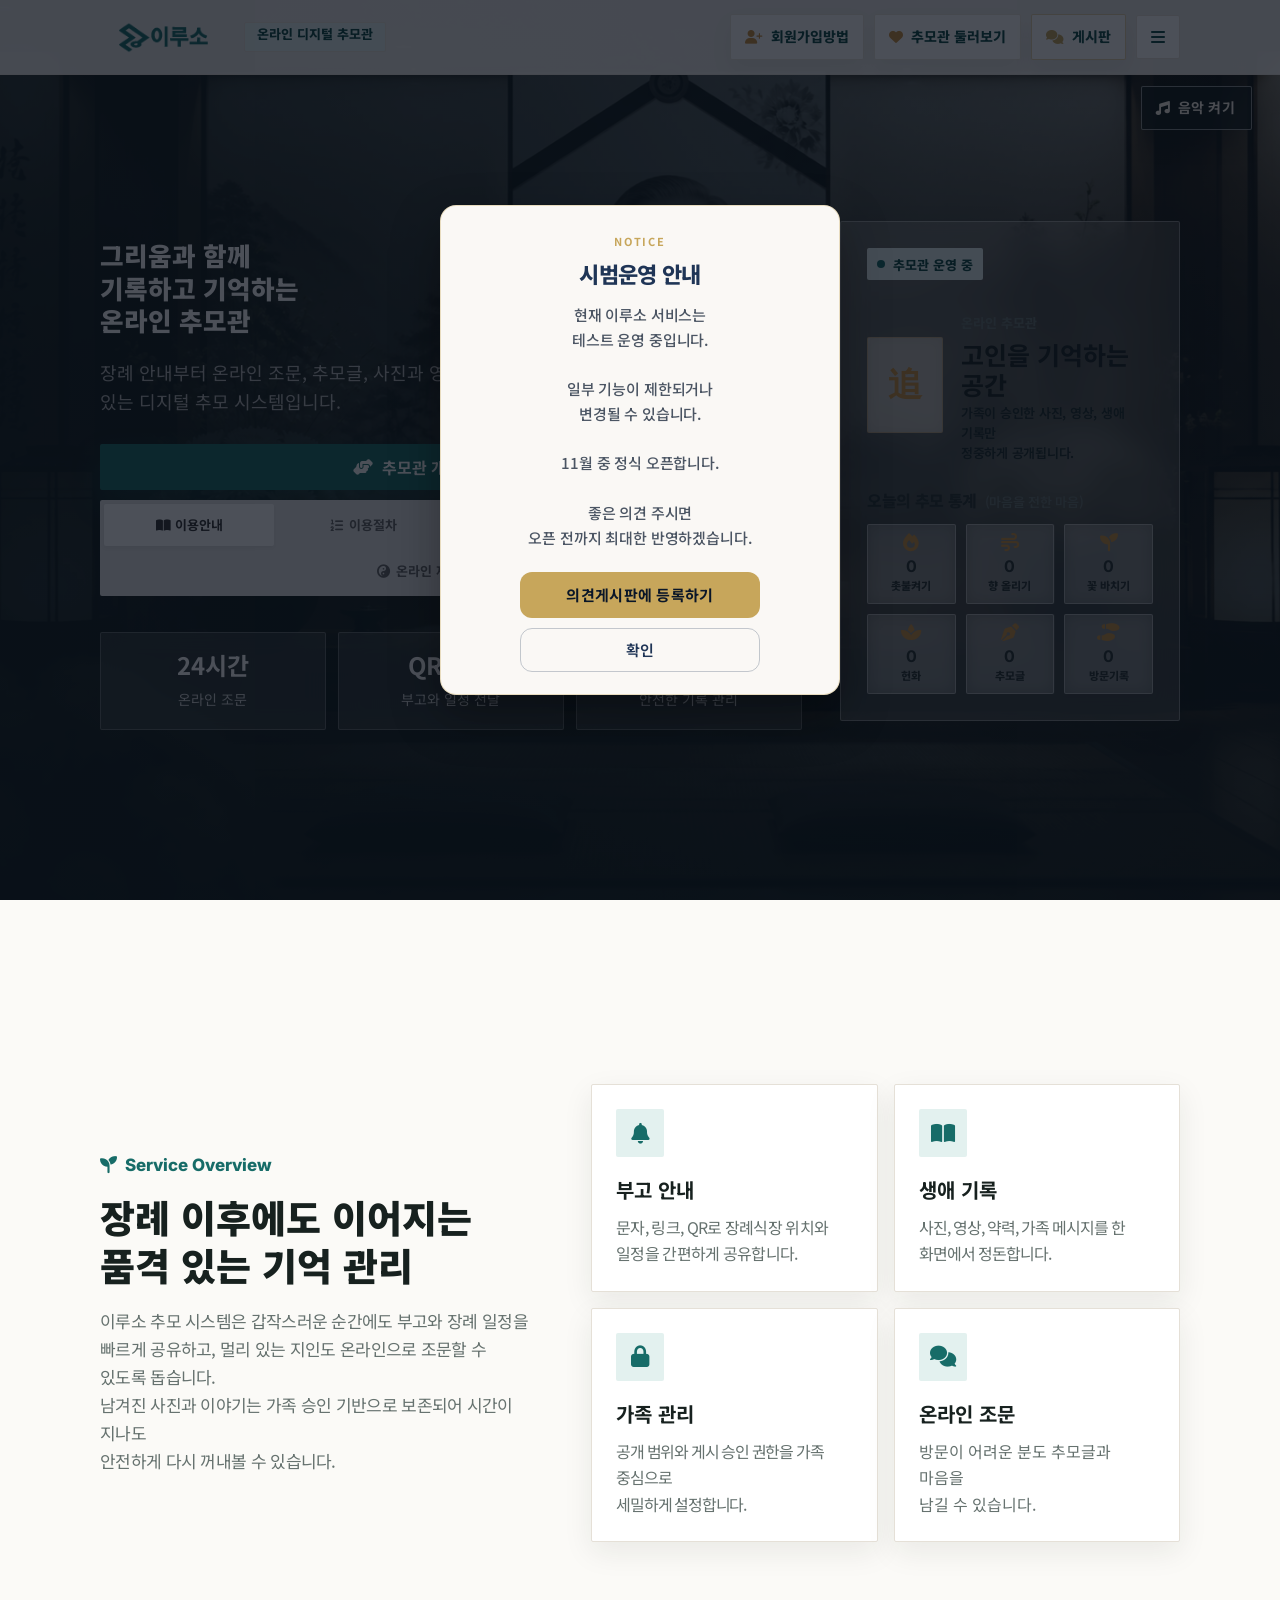
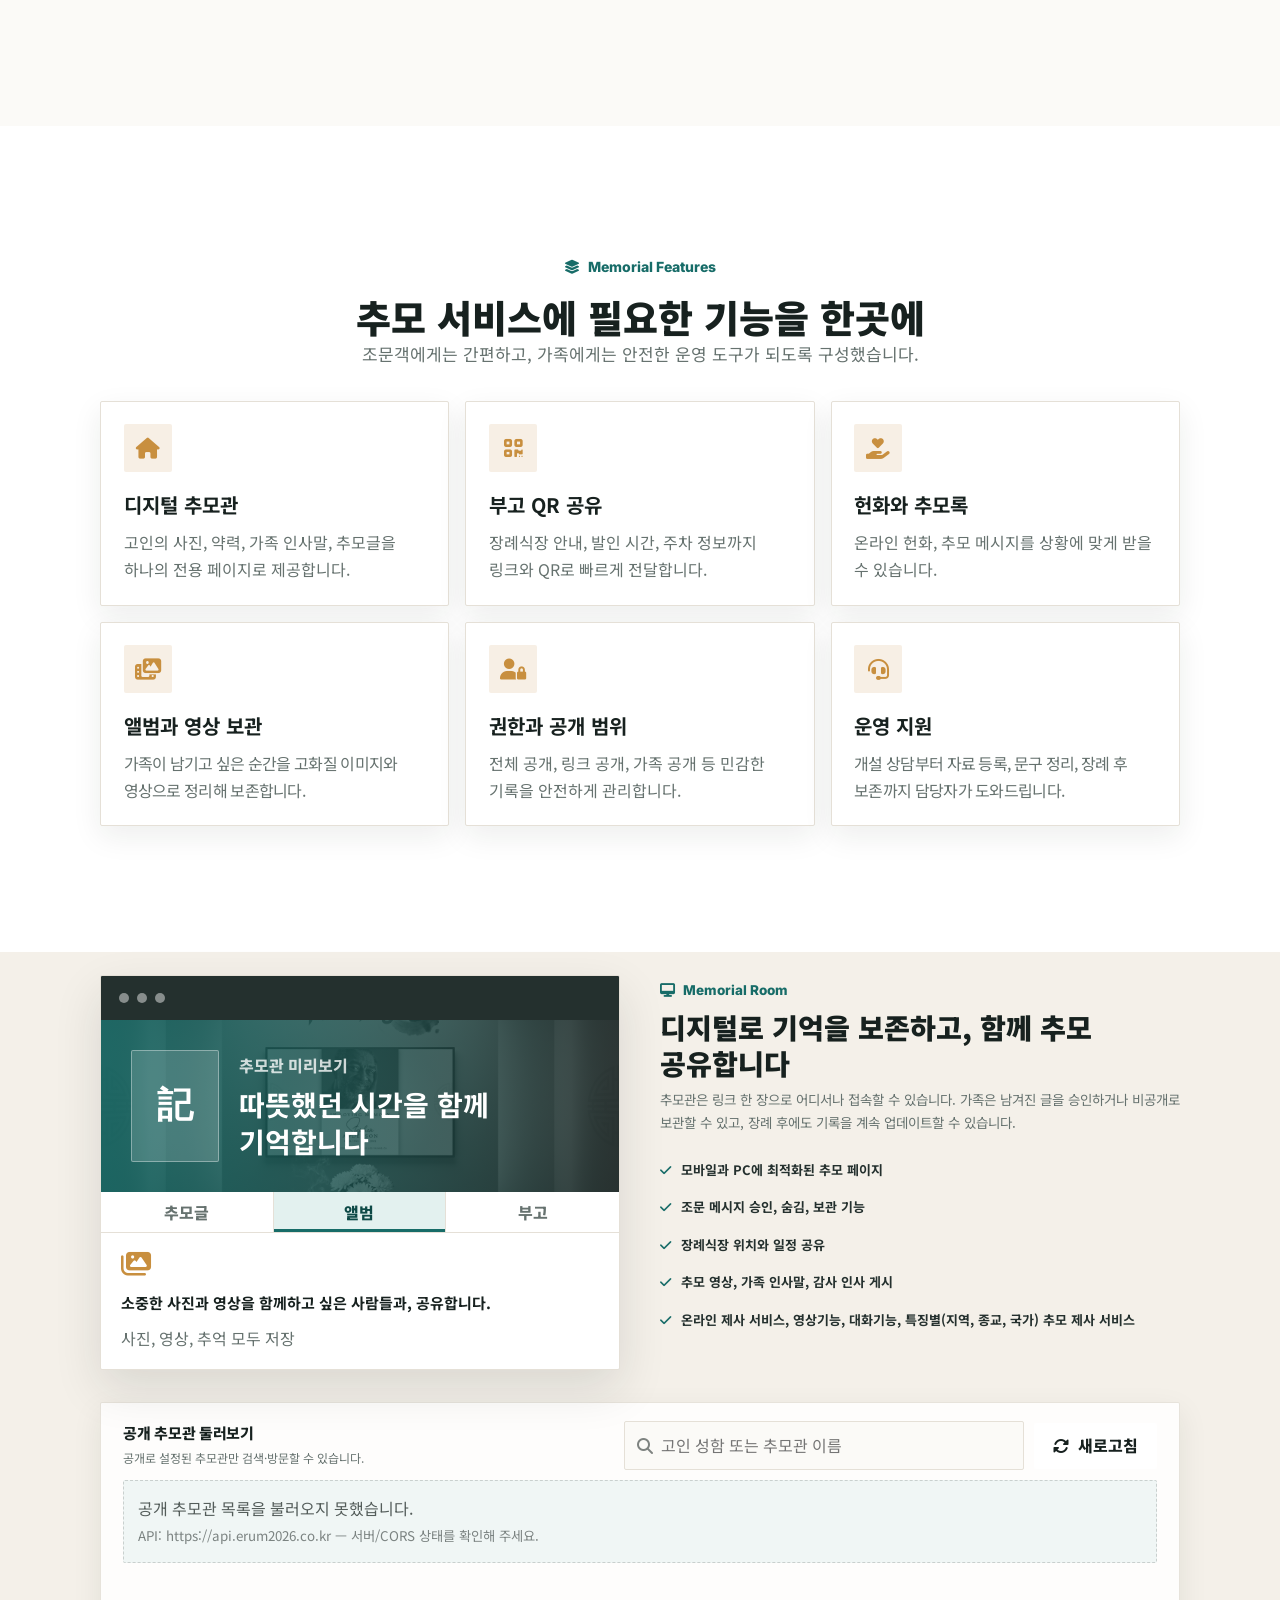
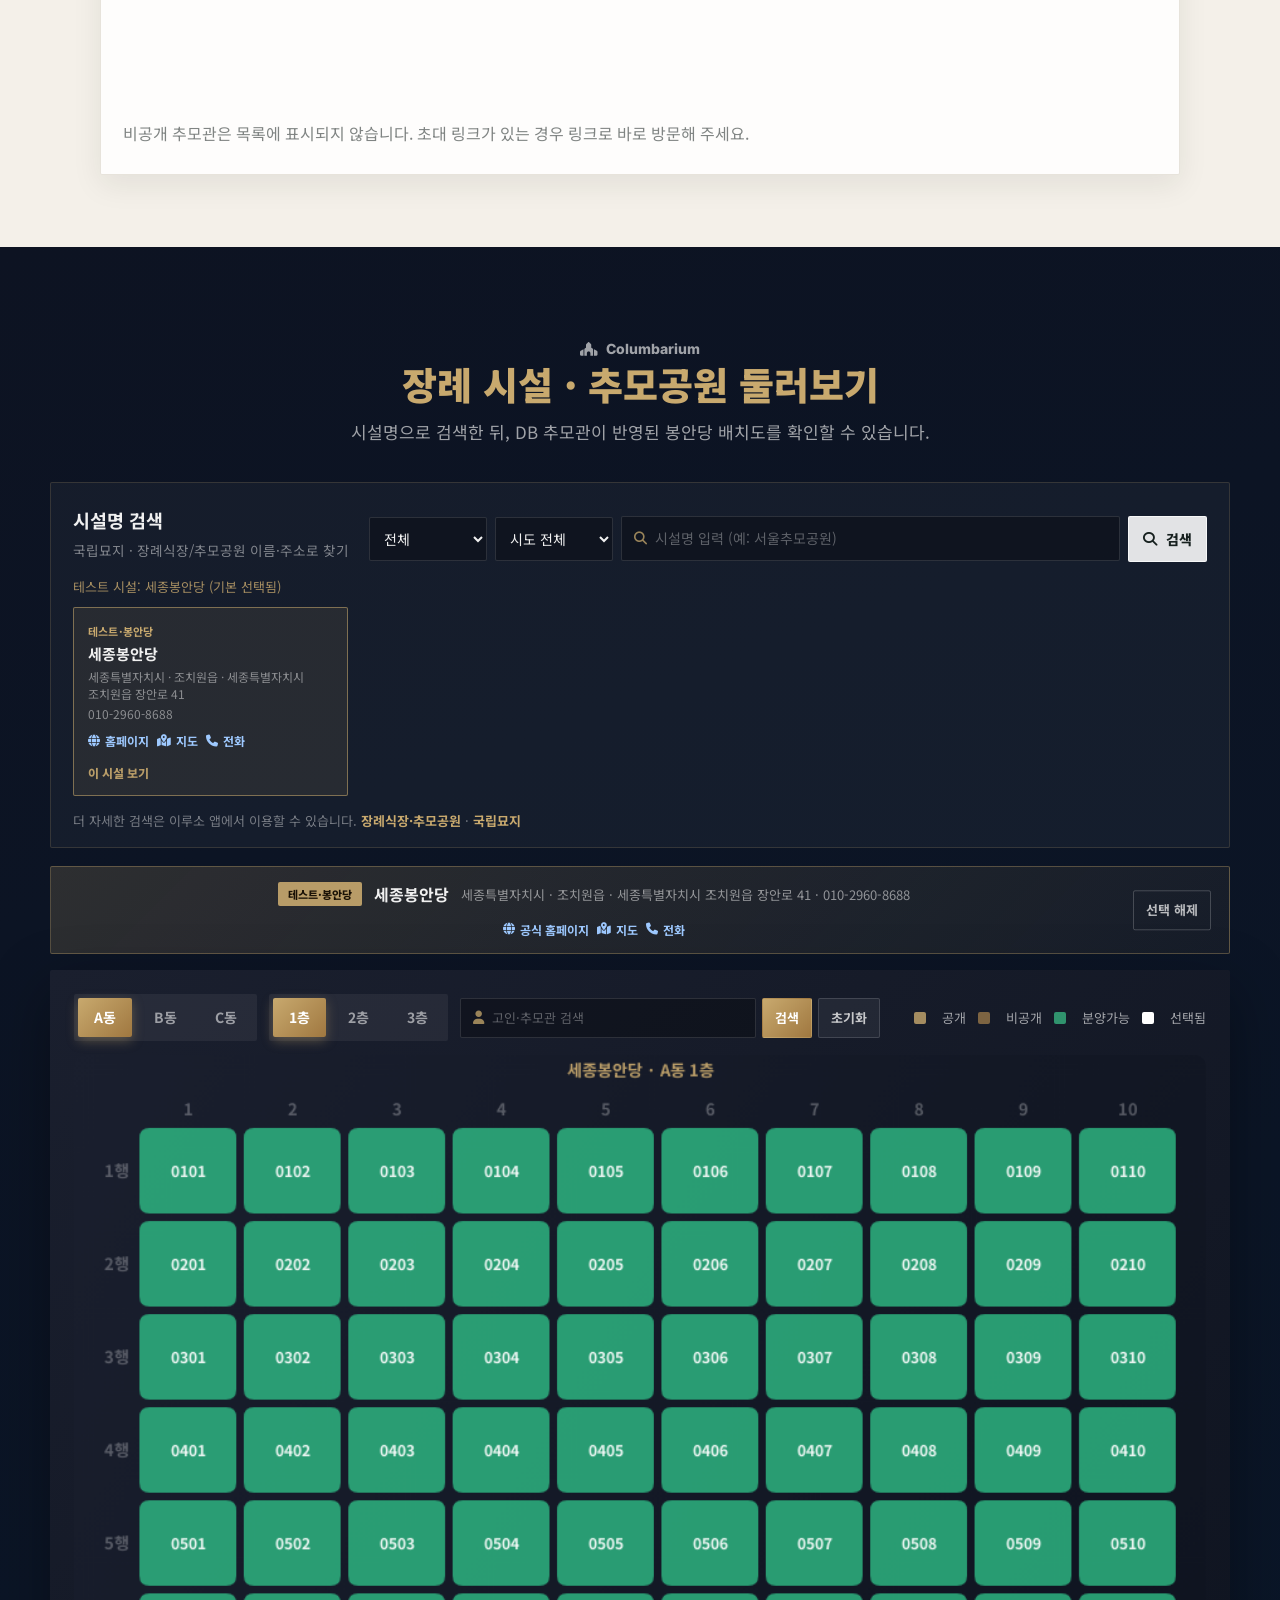
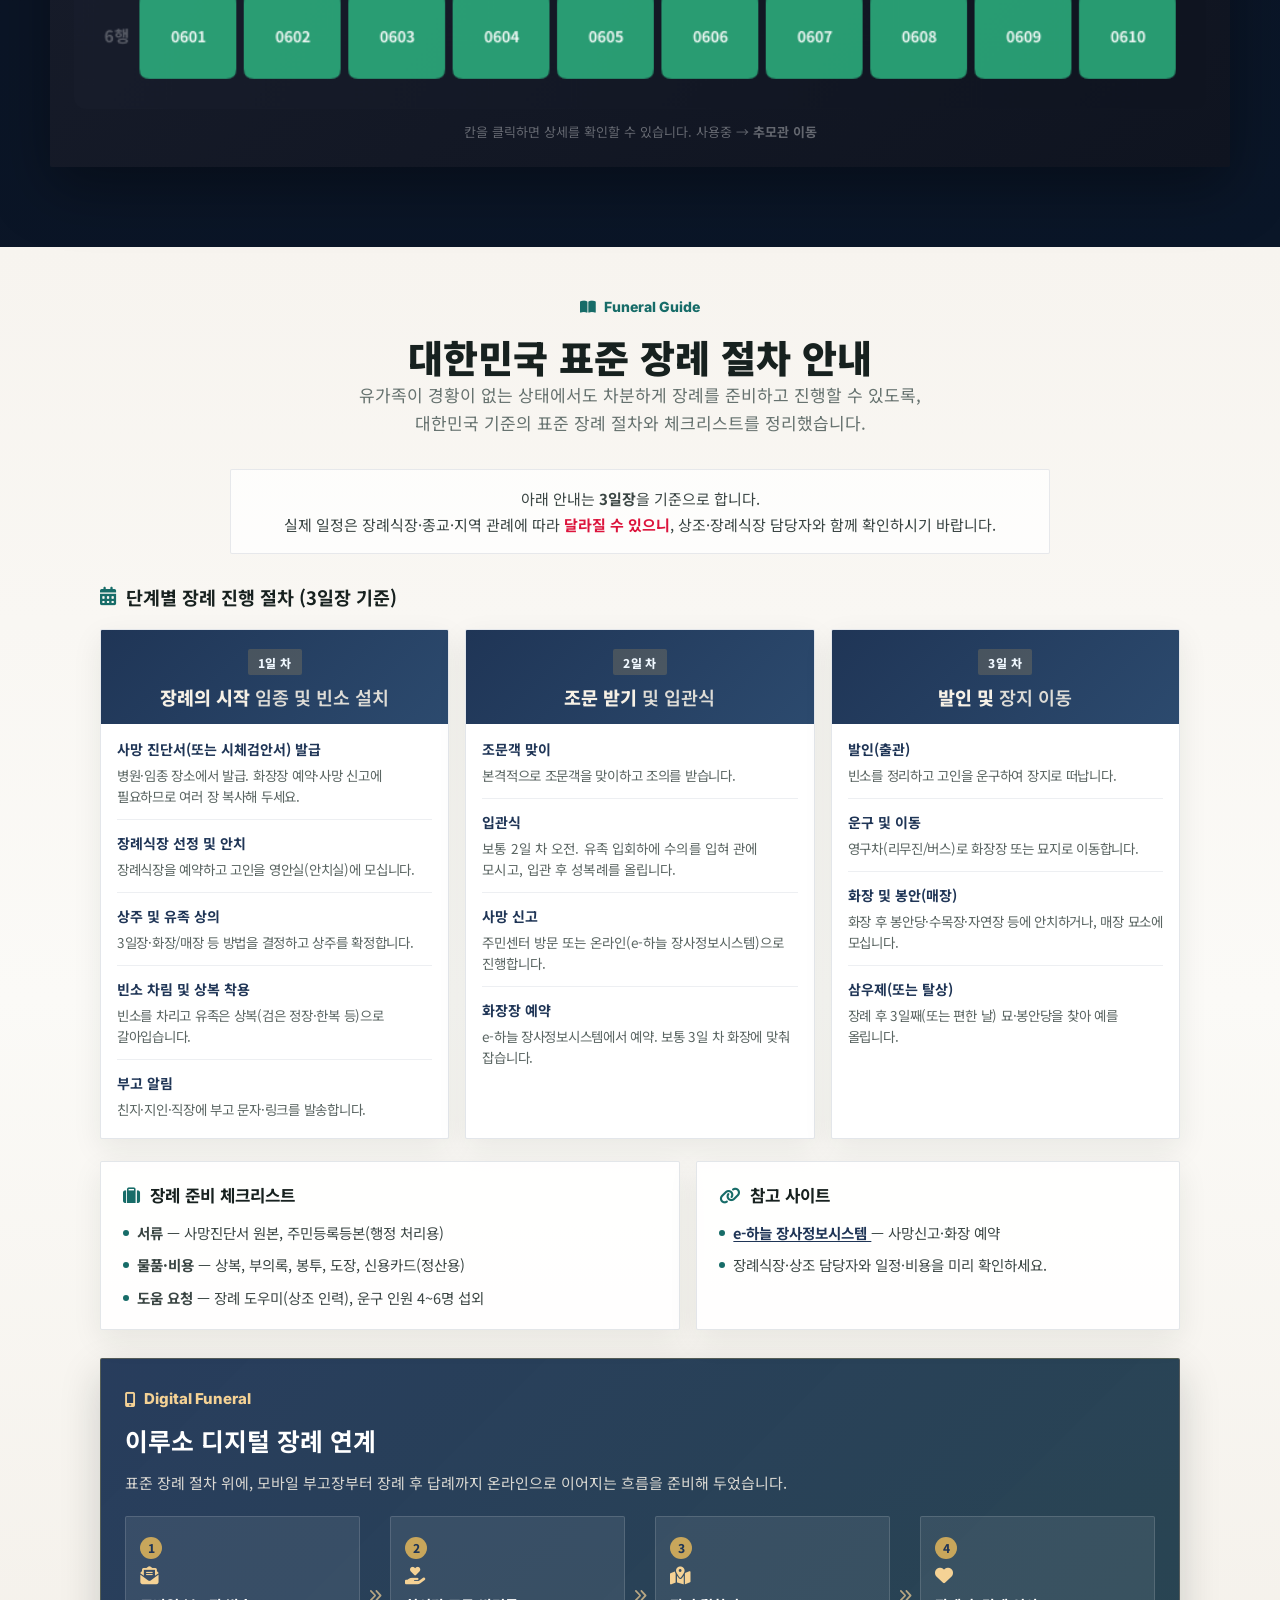
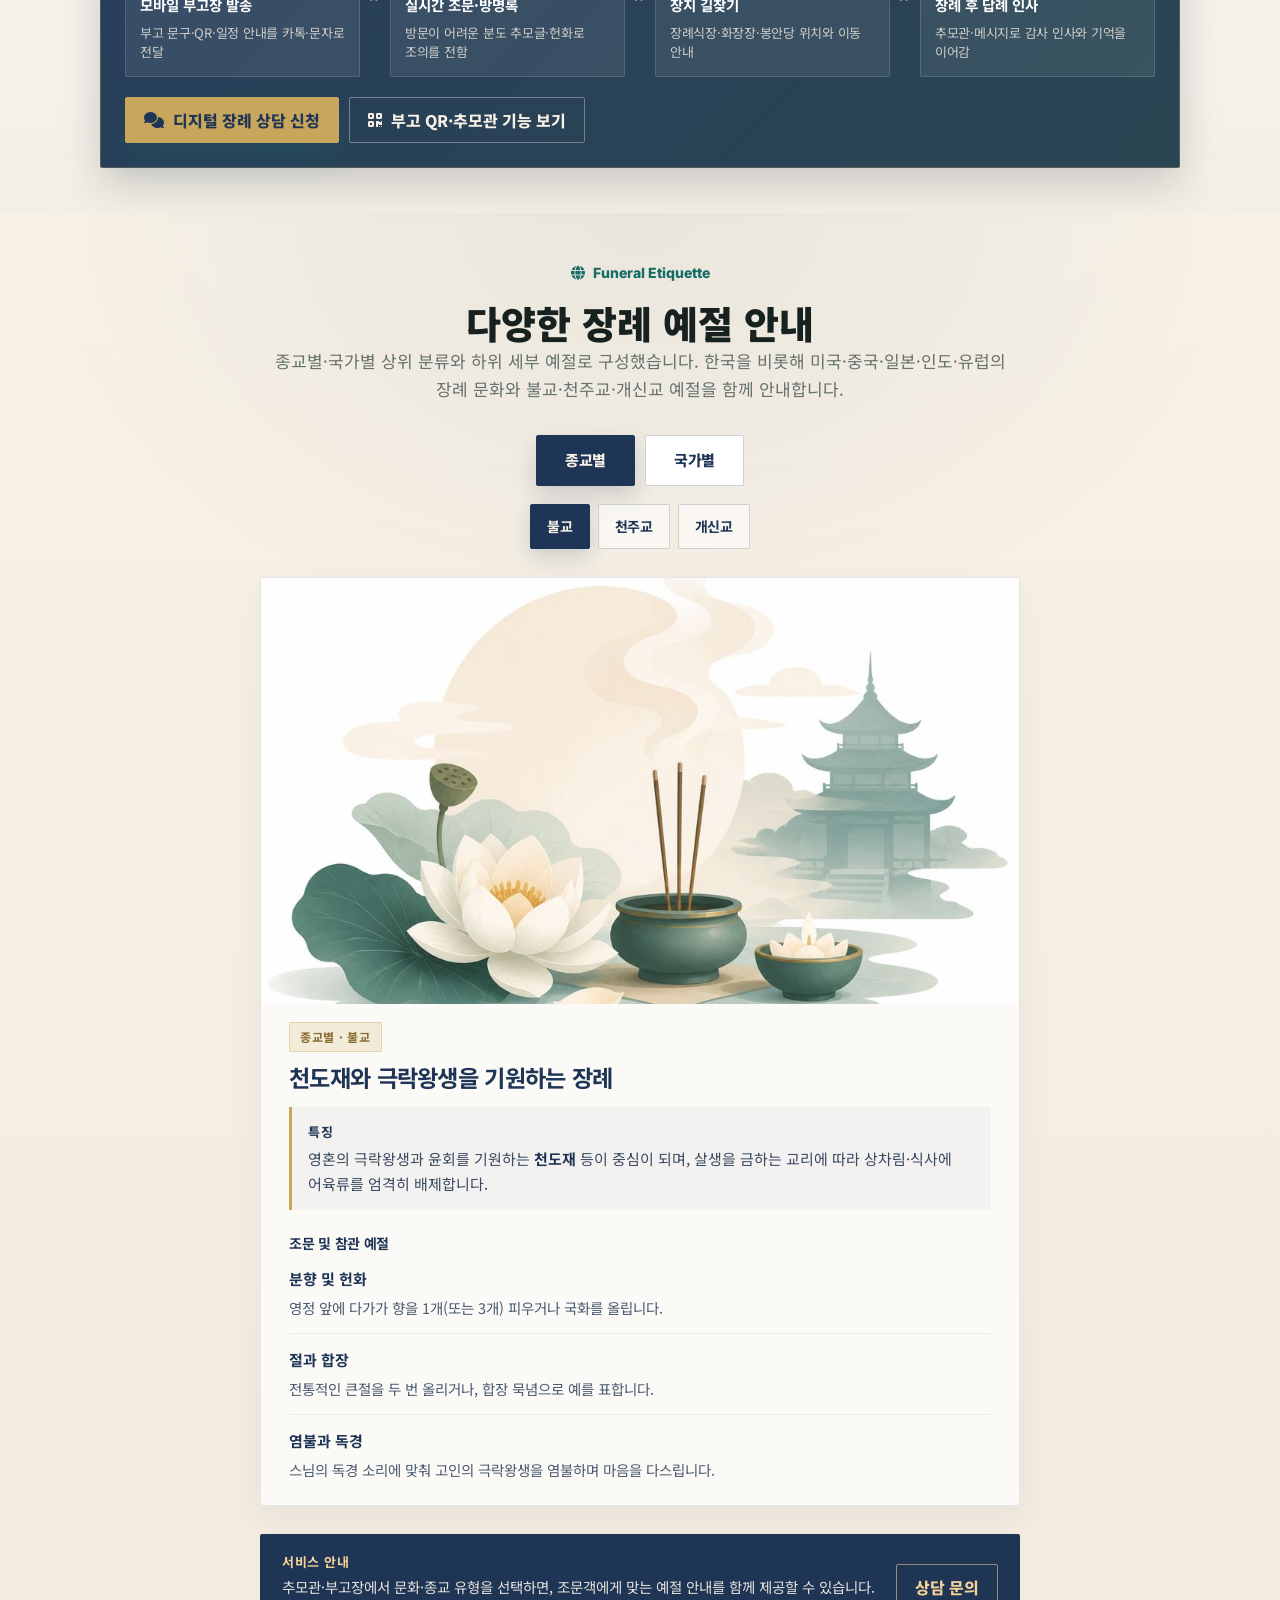
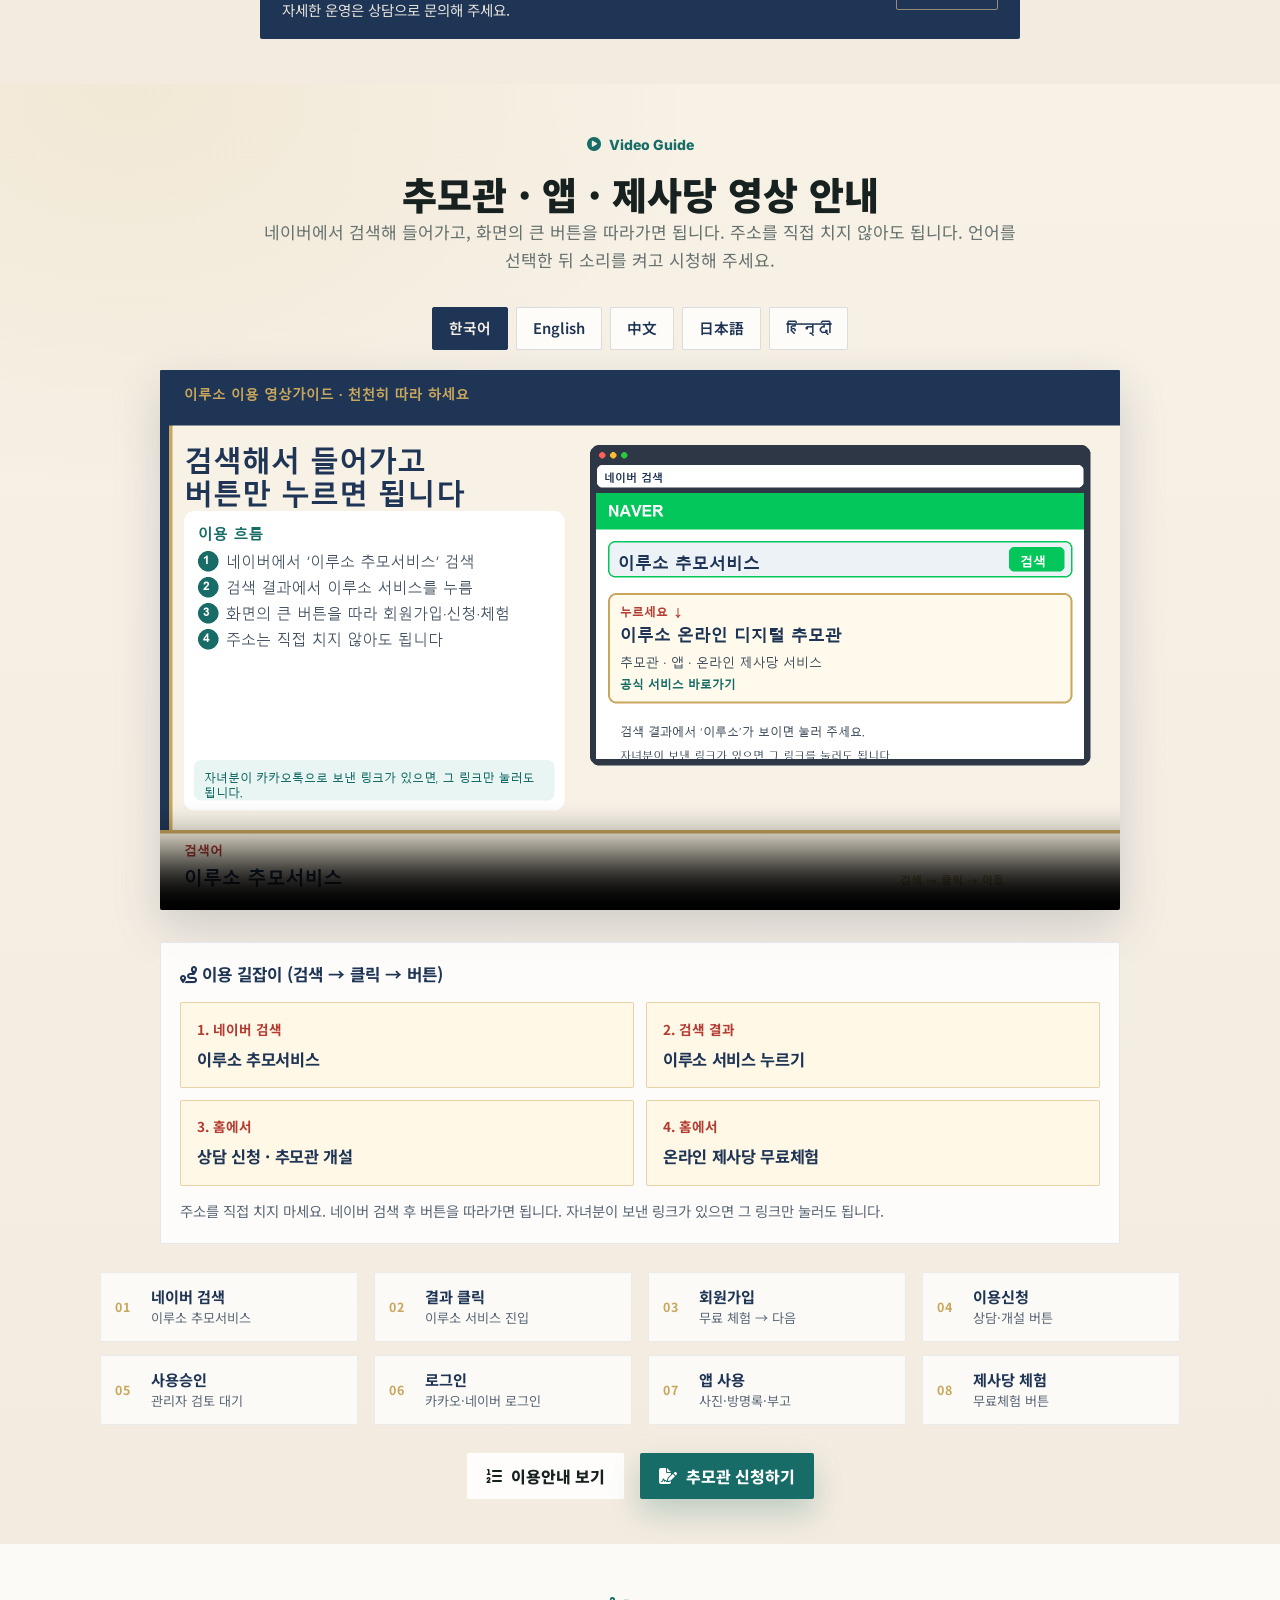
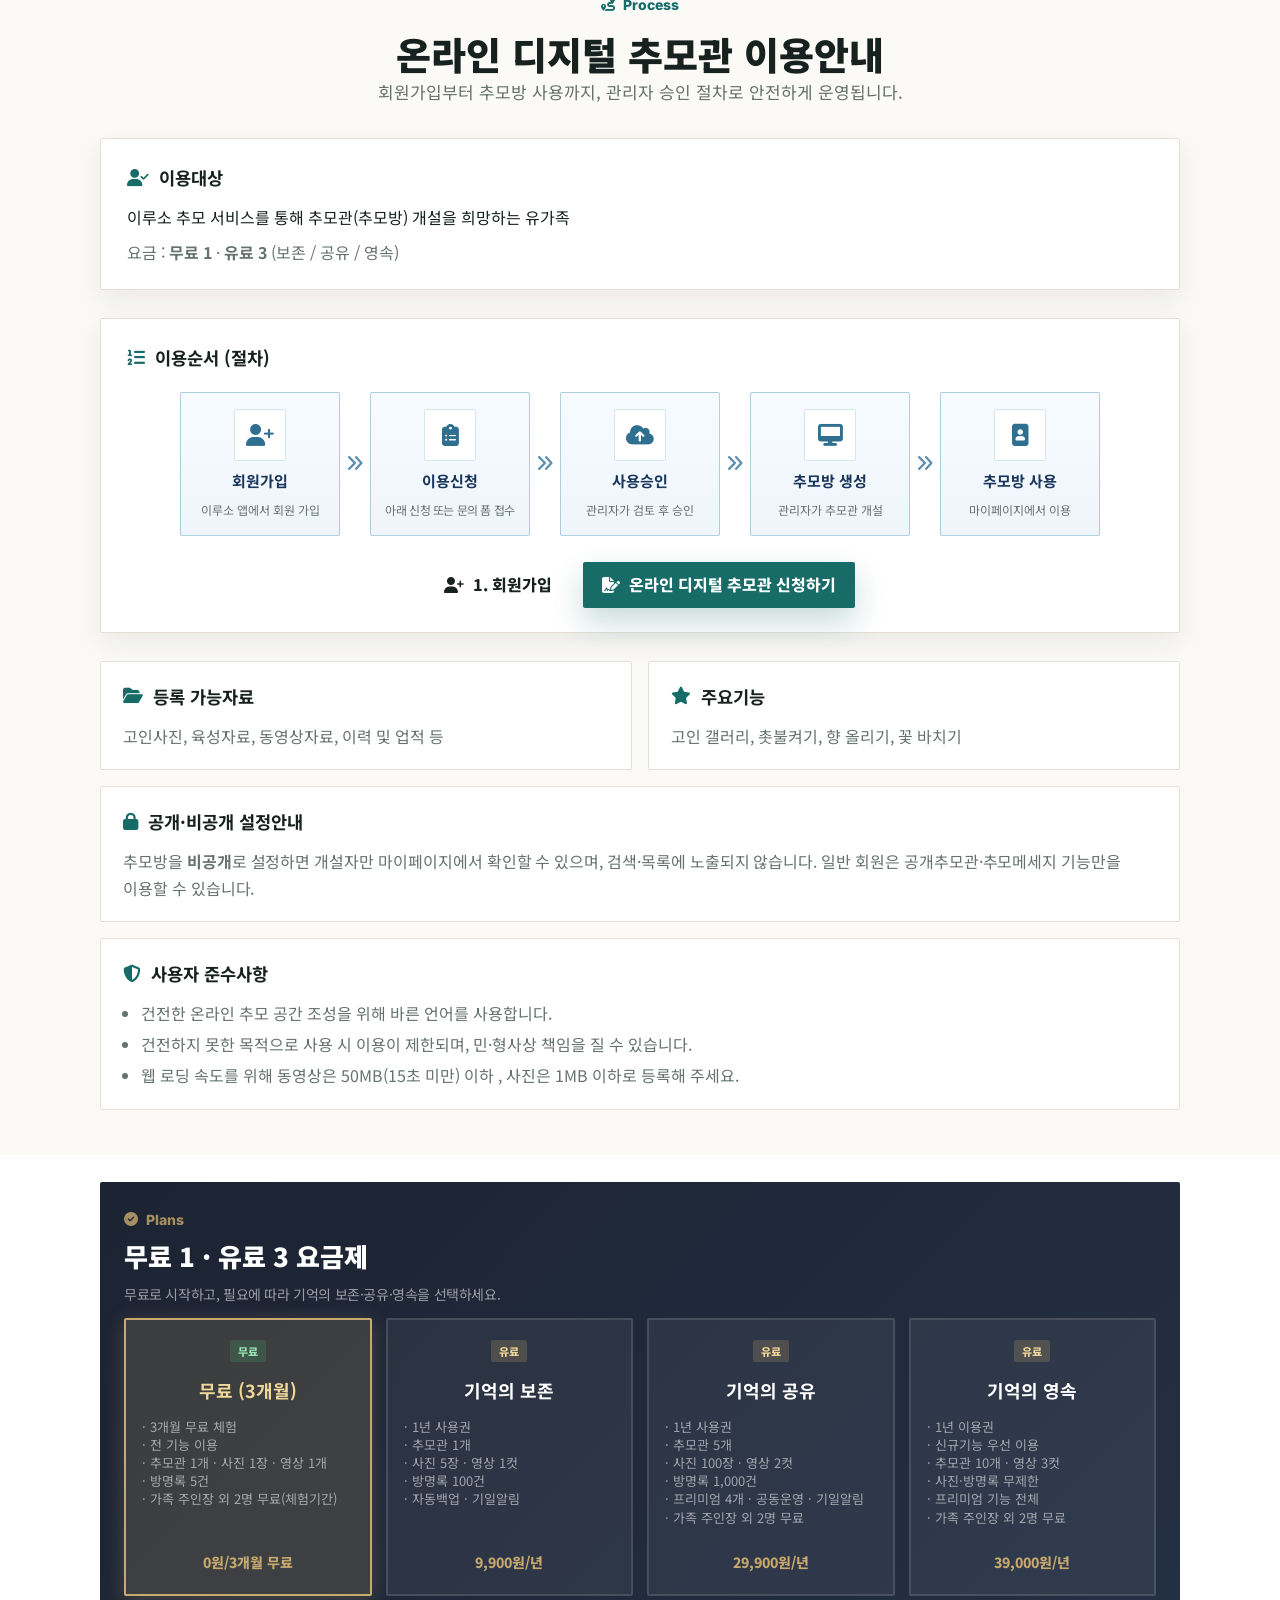
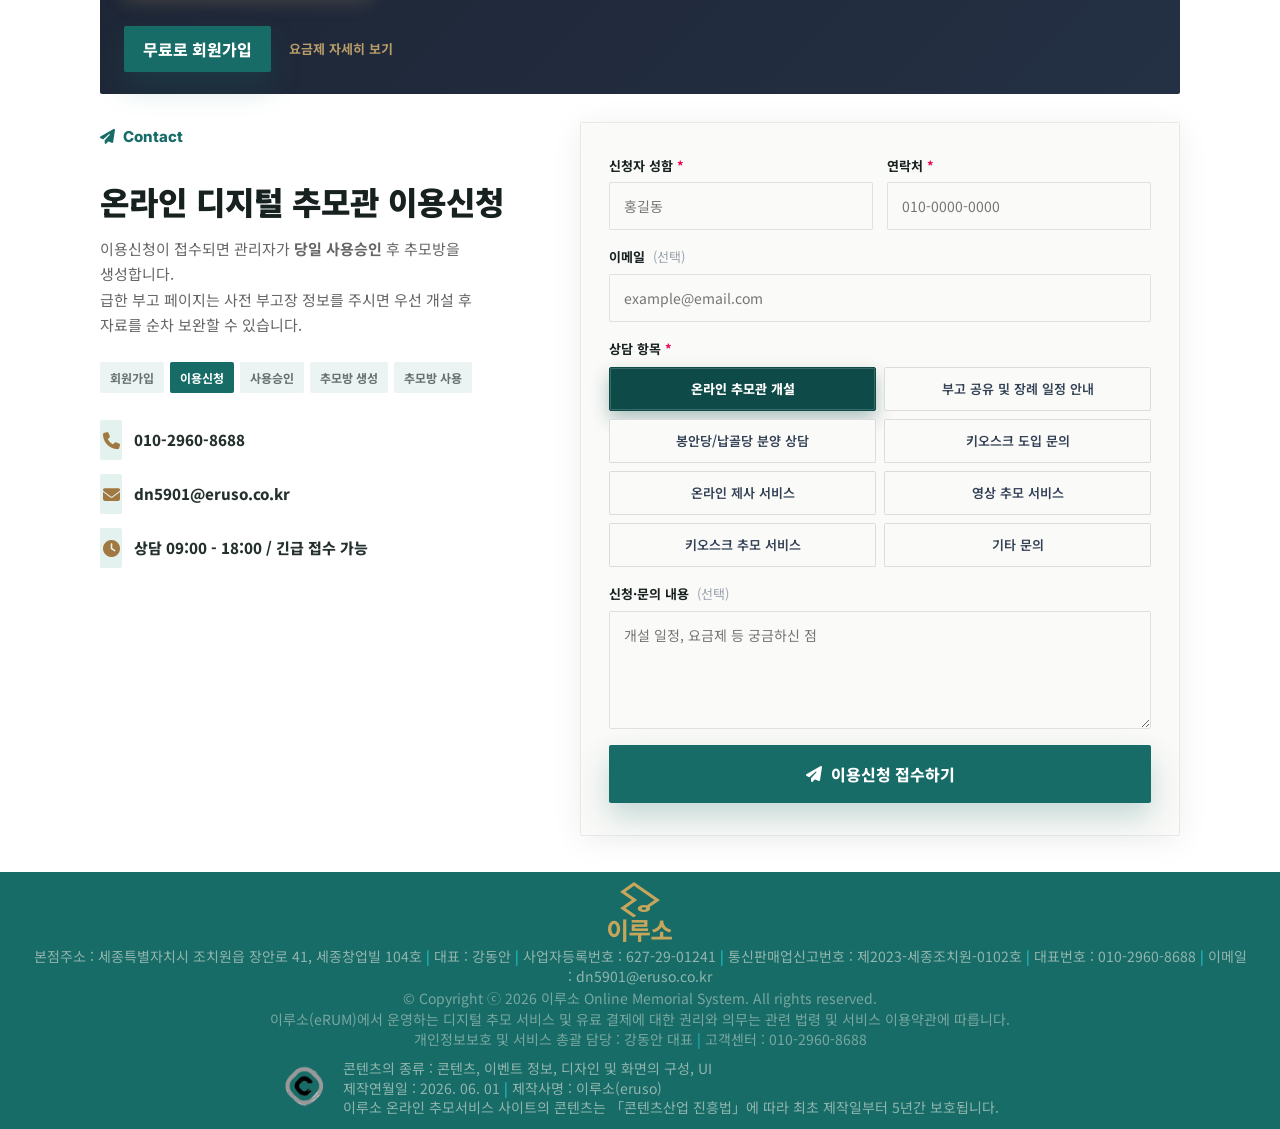
==== index.html @ 80b4de4f "Add files via upload 메인 영상 > 튀김 증상 개선" ====
﻿<!DOCTYPE html>
<html lang="ko">
<head>
    <meta charset="UTF-8">
    <meta name="viewport" content="width=device-width, initial-scale=1.0">
    <meta name="description" content="이루소는 사랑하는 이를 위한 디지털 추모의 자리입니다. 온라인 추모관·부고 공유·조문록·사진과 영상 기록을 한곳에서 관리하는 디지털 추모 플랫폼입니다.">
    <title>이루소 | 기억을 오래 머물게 하는 온라인 추모관</title>
    <link rel="canonical" href="https://eruso.co.kr/" />
    <link rel="icon" href="public/favicon.ico" />

    <!-- Open Graph (eruso.co.kr) -->
    <meta property="og:type" content="website" />
    <meta property="og:site_name" content="이루소" />
    <meta property="og:locale" content="ko_KR" />
    <meta property="og:url" content="https://eruso.co.kr/" />
    <meta property="og:title" content="이루소 | 기억을 오래 머물게 하는 온라인 추모관" />
    <meta property="og:description" content="이루소는 사랑하는 이를 위한 디지털 추모의 자리입니다. 온라인 추모관·부고 공유·조문록·사진과 영상 기록을 한곳에서 관리하는 디지털 추모 플랫폼입니다." />
    <meta property="og:image" content="https://eruso.co.kr/images/memorial-hero-07.png" />
    <meta property="og:image:alt" content="이루소 — 온라인 디지털 추모관" />

    <!-- Twitter Card -->
    <meta name="twitter:card" content="summary_large_image" />
    <meta name="twitter:title" content="이루소 | 기억을 오래 머물게 하는 온라인 추모관" />
    <meta name="twitter:description" content="이루소는 사랑하는 이를 위한 디지털 추모의 자리입니다. 온라인 추모관·부고 공유·조문록·사진과 영상 기록을 한곳에서 관리하는 디지털 추모 플랫폼입니다." />
    <meta name="twitter:image" content="https://eruso.co.kr/images/memorial-hero-07.png" />

    <link rel="stylesheet" href="https://cdn.jsdelivr.net/npm/@fortawesome/fontawesome-free@6.4.0/css/all.min.css">
    <link href="https://fonts.googleapis.com/css2?family=Noto+Sans+KR:wght@300;400;500;700;900&family=Inter:wght@400;600;700&display=swap" rel="stylesheet">
    <link rel="stylesheet" href="css/memorial.css?v=20260825-hero-handoff">
    <!-- eternal_memory 연동 (로컬 호스트에서는 JS가 localhost로 자동 전환) -->
    <meta name="eruso-api-base" content="https://api.erum2026.co.kr">
    <meta name="eruso-app-base" content="https://erum2026.co.kr">
    <!-- Elevisor 접속로그 ping (로컬은 js가 localhost:1200 으로 전환) -->
    <meta name="eruso-elevisor-ping" content="https://erum2026.co.kr/__elevisor/ping">

</head>
    <!-- 시범운영 안내 팝업 -->
    <div id="pilot-notice" role="dialog" aria-modal="true" aria-labelledby="pilot-notice-title" style="
      position:fixed;inset:0;z-index:99999;background:rgba(7,13,24,0.72);
      display:flex;align-items:center;justify-content:center;padding:24px 16px;box-sizing:border-box;
    ">
      <div style="
        width:100%;max-width:400px;background:#FAF8F5;border-radius:16px;
        border:1px solid rgba(199,166,91,0.35);box-shadow:0 20px 48px rgba(0,0,0,0.35);
        padding:28px 24px 22px;text-align:center;font-family:'Noto Sans KR',sans-serif;
      ">
        <p style="margin:0;font-size:11px;font-weight:700;letter-spacing:0.18em;color:#C7A65B;line-height:1.4;">NOTICE</p>
        <h2 id="pilot-notice-title" style="margin:10px 0 0;font-size:22px;font-weight:800;letter-spacing:-0.03em;color:#1F3556;line-height:1.35;">시범운영 안내</h2>
        <p style="margin:14px 0 0;font-size:15px;font-weight:500;letter-spacing:-0.01em;color:#4B5563;line-height:1.65;white-space:pre-line;">현재 이루소 서비스는
테스트 운영 중입니다.

일부 기능이 제한되거나
변경될 수 있습니다.

11월 중 정식 오픈합니다.

좋은 의견 주시면
오픈 전까지 최대한 반영하겠습니다.</p>
        <div style="margin-top:22px;display:flex;flex-direction:column;align-items:center;gap:10px;">
          <a id="pilot-notice-community" class="js-community-board" data-community-view="write" href="https://erum2026.co.kr/community/write" style="
            width:100%;max-width:240px;border:none;border-radius:12px;box-sizing:border-box;
            background:#C7A65B;color:#0a1628;font-size:15px;font-weight:700;letter-spacing:0.02em;
            line-height:1.2;padding:14px 20px;cursor:pointer;text-align:center;text-decoration:none;display:block;
          ">의견게시판에 등록하기</a>
          <button type="button" id="pilot-notice-ok" style="
            width:100%;max-width:240px;border:1.5px solid rgba(31,53,86,0.25);border-radius:12px;
            background:transparent;color:#1F3556;font-size:15px;font-weight:600;letter-spacing:0.02em;
            line-height:1.2;padding:12px 20px;cursor:pointer;text-align:center;
          ">확인</button>
        </div>
      </div>
    </div>
    <script>
      (function () {
        var el = document.getElementById("pilot-notice");
        var btn = document.getElementById("pilot-notice-ok");
        function closePilot() {
          if (el) {
            el.style.display = "none";
            el.setAttribute("hidden", "");
            el.setAttribute("aria-hidden", "true");
          }
        }
        if (btn) btn.addEventListener("click", closePilot);
        if (el) el.addEventListener("click", function (e) {
          if (e.target === el) closePilot();
        });
      })();
    </script>
    <div id="popup-container" hidden aria-hidden="true" style="display:none;"></div>
    <nav class="navbar" aria-label="주요 메뉴">
        <div class="nav-inner">
            <a href="#home" class="nav-brand">
                <img src="images/logo-eruso-final-02.png" alt="이루소 로고" class="nav-logo">
            </a>
            <span class="brand-service" style="display: inline-block; width: fit-content;">온라인 디지털 추모관</span>
            <ul class="nav-menu" id="navMenu">
                <li class="nav-menu-panel-head" aria-hidden="true">
                    <div class="nav-menu-panel-title">메뉴</div>
                    <span class="nav-menu-panel-sub">이루소 추모 서비스</span>
                </li>
                <li><a href="#about"><i class="fas fa-circle-info" aria-hidden="true"></i><span>소개</span></a></li>
                <li><a href="#features"><i class="fas fa-puzzle-piece" aria-hidden="true"></i><span>기능</span></a></li>
                <li><a href="#columbarium"><i class="fas fa-place-of-worship" aria-hidden="true"></i><span>장례 시설</span></a></li>
                <li><a href="#funeral-guide"><i class="fas fa-book-open" aria-hidden="true"></i><span>장례 안내</span></a></li>
                <li><a href="#religion-guide"><i class="fas fa-globe" aria-hidden="true"></i><span>다양한 장례 예절</span></a></li>
                <li><a href="#workflow-guide"><i class="fas fa-circle-play" aria-hidden="true"></i><span>영상 안내</span></a></li>
                <li><a href="#process"><i class="fas fa-user-plus" aria-hidden="true"></i><span>회원가입방법</span></a></li>
                <li><a href="#cyber-apply"><i class="fas fa-list-ol" aria-hidden="true"></i><span>이용안내</span></a></li>
                <li><a href="#cyber-apply"><i class="fas fa-envelope" aria-hidden="true"></i><span>문의</span></a></li>
                <li><a id="navCommunityLink" class="js-community-board" data-community-view="list" href="https://erum2026.co.kr/community"><i class="fas fa-comments" aria-hidden="true"></i><span>게시판</span></a></li>
            </ul>
            <div class="nav-right">
                <a href="#process" class="nav-quick" data-nav-quick="signup">
                    <i class="fas fa-user-plus" aria-hidden="true"></i>
                    <span>회원가입방법</span>
                </a>
                <a href="#memorial" class="nav-quick" data-nav-quick="memorial">
                    <i class="fas fa-heart" aria-hidden="true"></i>
                    <span>추모관 둘러보기</span>
                </a>
                <a id="navCommunityCta" class="nav-board js-community-board" data-community-view="list" href="https://erum2026.co.kr/community">
                    <i class="fas fa-comments" aria-hidden="true"></i>
                    <span>게시판</span>
                </a>
                <button type="button" class="nav-toggle" aria-label="메뉴 열기" aria-expanded="false">
                    <i class="fas fa-bars"></i>
                </button>
            </div>
        </div>
        <div class="nav-drawer-backdrop" id="navDrawerBackdrop" hidden></div>
    </nav>

    <main>
        <section id="home" class="hero">
            <div class="hero-media" aria-hidden="true">
                <video
                    class="hero-video is-active"
                    data-hero-video
                    src="images/life-journey.mp4?v=20260808-eastasian"
                    muted
                    playsinline
                    preload="auto"
                    poster="images/memorial-hero-07.png"
                ></video>
                <div class="hero-slideshow is-waiting" data-hero-slideshow>
                    <img src="images/memorial-hero-07.png" alt="" class="hero-image is-active" data-hero-slide>
                    <img src="images/memorial-hero-08.png" alt="" class="hero-image" data-hero-slide>
                    <img src="images/memorial-hero-01.png" alt="" class="hero-image" data-hero-slide>
                    <img src="images/memorial-hero-02.png" alt="" class="hero-image" data-hero-slide>
                    <img src="images/memorial-hero-03.png" alt="" class="hero-image" data-hero-slide>
                    <img src="images/memorial-hero-04.png" alt="" class="hero-image" data-hero-slide>
                    <img src="images/memorial-hero-05.png" alt="" class="hero-image" data-hero-slide>
                    <img src="images/memorial-hero-06.png" alt="" class="hero-image" data-hero-slide>
                </div>
            </div>
            <div class="hero-overlay" aria-hidden="true"></div>
            <audio
                id="heroBgm"
                data-hero-bgm
                loop
                preload="auto"
                src="images/hero-remember.mp3?v=20260817-piano"
                data-hero-bgm-credit="Meditation Impromptu 02 — Kevin MacLeod (incompetech.com)"
            ></audio>
            <button
                type="button"
                class="hero-bgm-toggle is-waiting"
                data-hero-bgm-toggle
                aria-pressed="false"
                aria-label="배경음악 켜기"
                title="정통 피아노 — 밝음과 그림자가 함께"
            >
                <i class="fas fa-music" aria-hidden="true"></i>
                <span data-hero-bgm-label>음악 켜기</span>
            </button>
            <!--<p class="hero-life-caption" data-hero-caption aria-hidden="true">태어남에서 기억으로</p>-->
            <div class="memory-flow" aria-hidden="true">
                <span></span>
                <span></span>
                <span></span>
                <span></span>
                <span></span>
                <span></span>
            </div>
            <div class="container hero-grid">
                <div class="hero-content">
                    <p class="eyebrow">
                        <!-- <i class="fas fa-ribbon"></i> -->
                        <!-- 이루소 추모 서비스 -->
                    </p>
                    <h1 style="font-size: 160%;">그리움과 함께<br>기록하고 기억하는<br>온라인 추모관</h1>
                    <p class="hero-copy" style="letter-spacing: 0;">
                        장례 안내부터 온라인 조문, 추모글, 사진과 영상 보관까지
                        가족이 편안하게 관리할 수 있는 디지털 추모 시스템입니다.
                    </p>
                    <div class="hero-actions">
                        <a href="#cyber-apply" class="btn btn-primary main-action" data-service="온라인 추모관 개설">
                            <i class="fas fa-hands-helping"></i>
                            추모관 개설 및 문의 상담
                        </a>
                        
                        <div class="btn-group-secondary">
                            <a href="#cyber-apply" class="btn btn-secondary" data-service="온라인 추모관 개설">
                                <i class="fas fa-book-open" aria-hidden="true"></i>
                                <span class="btn-label">이용안내</span>
                            </a>
                            <a href="#procedure" class="btn btn-secondary ghost">
                                <i class="fas fa-list-ol" aria-hidden="true"></i>
                                <span class="btn-label">이용절차</span>
                            </a>
                            <a href="#memorial" class="btn btn-secondary ghost">
                                <i class="fas fa-eye" aria-hidden="true"></i>
                                <span class="btn-label">추모관 보기</span>
                            </a>
                            <a href="#columbarium" class="btn btn-secondary ghost">
                                <i class="fas fa-place-of-worship" aria-hidden="true"></i>
                                <span class="btn-label">장례 시설</span>
                            </a>
                            <a id="heroJesaTrialLink" href="https://erum2026.co.kr/service-select?mode=trial" class="btn btn-secondary ghost" target="_blank" rel="noopener">
                                <i class="fas fa-yin-yang" aria-hidden="true"></i>
                                <span class="btn-label">온라인 제사당 무료체험</span>
                            </a>
                        </div>
                    </div>
                    <div class="hero-stats" aria-label="서비스 주요 수치">
                        <div style="text-align: center;">
                            <strong>24시간</strong>
                            <span>온라인 조문</span>
                        </div>
                        <div style="text-align: center;">
                            <strong>QR 공유</strong>
                            <span>부고와 일정 전달</span>
                        </div>
                        <div style="text-align: center;">
                            <strong>가족 승인</strong>
                            <span>안전한 기록 관리</span>
                        </div>
                    </div>
                
                </div> <aside class="hero-panel" aria-label="추모관 요약">
                    <div class="panel-top";>
                        <span class="status-dot"></span>
                        <span style="align-self: center;">추모관 운영 중</span>
                    </div>
                    <div class="memorial-profile">
                        <div class="portrait" aria-hidden="true">追</div>
                        <!-- line-height: 1.2를 추가하여 문장 자체의 줄 간격을 줄임 -->
                        <div style="text-shadow: none; line-height: 1.2;">
                            
                            <!-- margin: 0을 주어 기본 여백을 완전히 제거 -->
                            <p class="profile-label" style="margin: 8px 0;">온라인 추모관</p>
                            
                            <!-- 위아래 여백을 4px로 줄임 (기본값은 보통 20px 이상임) -->
                            <h2 style="margin: 4px 0;">고인을 기억하는 공간</h2>
                            
                            <!-- 여기도 margin: 0 추가 -->
                            <p style="text-shadow: none; font-size: 13px; margin: 0;">가족이 승인한 사진, 영상, 생애 기록만<br>정중하게 공개됩니다.</p>
                            
                        </div>
                        </div>
                    <div class="tribute-stats-block">
                        <h3 class="tribute-stats-title">
                            오늘의 추모 통계
                            <span class="tribute-stats-sub">(마음을 전한 마음)</span>
                        </h3>
                        <div class="tribute-list" aria-label="추모 통계">
                        <div class="tribute-stat" data-stat="candle">
                            <i class="fas fa-fire"></i>
                            <span><strong data-count="candle">0</strong><em>촛불켜기</em></span>
                        </div>
                        <div class="tribute-stat" data-stat="incense">
                            <i class="fas fa-wind"></i>
                            <span><strong data-count="incense">0</strong><em>향 올리기</em></span>
                        </div>
                        <div class="tribute-stat" data-stat="flower">
                            <i class="fas fa-seedling"></i>
                            <span><strong data-count="flower">0</strong><em>꽃 바치기</em></span>
                        </div>
                        <div class="tribute-stat" data-stat="offering">
                            <i class="fas fa-spa"></i>
                            <span><strong data-count="offering">0</strong><em>헌화</em></span>
                        </div>
                        <div class="tribute-stat" data-stat="messages">
                            <i class="fas fa-pen-nib"></i>
                            <span><strong data-count="messages">0</strong><em>추모글</em></span>
                        </div>
                        <div class="tribute-stat" data-stat="visits">
                            <i class="fas fa-shoe-prints"></i>
                            <span><strong data-count="visits">0</strong><em>방문기록</em></span>
                        </div>
                        </div>
                    </div>
                </aside>
            </div>
        </section>

        <section id="about" class="section about-section">
            <div class="container split-layout">
                <div class="section-copy">
                    <p class="eyebrow dark">
                        <i class="fas fa-seedling"></i>
                        Service Overview
                    </p>
                    <h2>장례 이후에도 이어지는 품격 있는 기억 관리</h2>
                    <p style="letter-spacing: -0.7px;">
                        이루소 추모 시스템은 갑작스러운 순간에도 부고와 장례 일정을 빠르게 공유하고,
                        멀리 있는 지인도 온라인으로 조문할 수 있도록 돕습니다. <br>남겨진 사진과 이야기는
                        가족 승인 기반으로 보존되어 시간이 지나도 <br>안전하게 다시 꺼내볼 수 있습니다.
                    </p>
                </div>
                <div class="about-grid">
                    <article class="about-card">
                        <i class="fas fa-bell"></i>
                        <h3>부고 안내</h3>
                        <p style="letter-spacing: -0.7px;">문자, 링크, QR로 장례식장 위치와 일정을 간편하게 공유합니다.</p>
                    </article>
                    <article class="about-card">
                        <i class="fas fa-book-open"></i>
                        <h3>생애 기록</h3>
                        <p style="letter-spacing: -1.0px;">사진, 영상, 약력, 가족 메시지를 한 화면에서 정돈합니다.</p>
                    </article>
                    <article class="about-card">
                        <i class="fas fa-lock"></i>
                        <h3>가족 관리</h3>
                        <p style="letter-spacing: -1.2px;">공개 범위와 게시 승인 권한을 가족 중심으로<br> 세밀하게 설정합니다.</p>
                    </article>
                    <article class="about-card">
                        <i class="fas fa-comments"></i>
                        <h3>온라인 조문</h3>
                        <p>방문이 어려운 분도 추모글과 마음을 <br>남길 수 있습니다.</p>
                    </article>
                </div>
            </div>
        </section>

        <section id="features" class="section feature-section">
            <div class="container">
                <div class="section-header">
                    <p class="eyebrow dark">
                        <i class="fas fa-layer-group"></i>
                        Memorial Features
                    </p>
                    <h2>추모 서비스에 필요한 기능을 한곳에</h2>
                    <p>조문객에게는 간편하고, 가족에게는 안전한 운영 도구가 되도록 구성했습니다.</p>
                </div>
                <div class="features-grid">
                    <article class="feature-card">
                        <div class="feature-icon"><i class="fas fa-house"></i></div>
                        <h3>디지털 추모관</h3>
                        <p>고인의 사진, 약력, 가족 인사말, 추모글을 하나의 전용 페이지로 제공합니다.</p>
                    </article>
                    <article class="feature-card">
                        <div class="feature-icon"><i class="fas fa-qrcode"></i></div>
                        <h3>부고 QR 공유</h3>
                        <p>장례식장 안내, 발인 시간, 주차 정보까지 링크와 QR로 빠르게 전달합니다.</p>
                    </article>
                    <article class="feature-card">
                        <div class="feature-icon"><i class="fas fa-hand-holding-heart"></i></div>
                        <h3>헌화와 추모록</h3>
                        <p>온라인 헌화, 추모 메시지를 상황에 맞게 받을 수 있습니다.</p>
                    </article>
                    <article class="feature-card">
                        <div class="feature-icon"><i class="fas fa-photo-film"></i></div>
                        <h3>앨범과 영상 보관</h3>
                        <p style="letter-spacing: -0.7px;">가족이 남기고 싶은 순간을 고화질 이미지와 영상으로 정리해 보존합니다.</p>
                    </article>
                    <article class="feature-card">
                        <div class="feature-icon"><i class="fas fa-user-lock"></i></div>
                        <h3>권한과 공개 범위</h3>
                        <p>전체 공개, 링크 공개, 가족 공개 등 민감한 기록을 안전하게 관리합니다.</p>
                    </article>
                    <article class="feature-card">
                        <div class="feature-icon"><i class="fas fa-headset"></i></div>
                        <h3>운영 지원</h3>
                        <p style="letter-spacing: -0.7px;">개설 상담부터 자료 등록, 문구 정리, 장례 후 보존까지 담당자가 도와드립니다.</p>
                    </article>
                </div>
            </div>
        </section>

        <section id="memorial" class="section memorial-section">
            <div class="container">

                <!-- 위: 2단 레이아웃 (미리보기 + 설명) -->
                <div class="memorial-layout">
                    <div class="memorial-preview">
                        <div class="preview-toolbar">
                            <span></span><span></span><span></span>
                        </div>
                        <div class="preview-hero">
                            <div class="preview-portrait">記</div>
                            <div>
                                <p>추모관 미리보기</p>
                                <h3>따뜻했던 시간을 함께 기억합니다</h3>
                            </div>
                        </div>
                        <div class="preview-tabs" role="tablist" aria-label="추모관 미리보기 메뉴">
                            <button type="button" class="preview-tab active" data-preview="message">추모글</button>
                            <button type="button" class="preview-tab" data-preview="album">앨범</button>
                            <button type="button" class="preview-tab" data-preview="notice">부고</button>
                        </div>
                        <div class="preview-body">
                            <article class="preview-pane active" data-pane="message">
                                <i class="fas fa-quote-left"></i>
                                <p>언제나 곁에 있고 싶어 찾아봐도, 사진속에 환히 웃고 계실 수 있습니다.</p>
                                <span>몇분 또는 몇달 전에 남긴 글</span>
                            </article>
                            <article class="preview-pane" data-pane="album">
                                <i class="fas fa-images"></i>
                                <p>소중한 사진과 영상을 함께하고 싶은 사람들과, 공유합니다.</p>
                                <span>사진, 영상, 추억 모두 저장</span>
                            </article>
                            <article class="preview-pane" data-pane="notice">
                                <i class="fas fa-location-dot"></i>
                                <p>빈소, 입관, 발인, 장지 정보를 모바일에서 바로 확인합니다.</p>
                                <span>장례 일정과 공유 링크 제공</span>
                            </article>
                        </div>
                    </div>
                    <div class="section-copy">
                        <p class="eyebrow dark">
                            <i class="fas fa-desktop"></i>
                            Memorial Room
                        </p>
                        <h2>디지털로 기억을 보존하고, 함께 추모 공유합니다</h2>
                        <p>
                            추모관은 링크 한 장으로 어디서나 접속할 수 있습니다. 가족은 남겨진
                            글을 승인하거나 비공개로 보관할 수 있고, 장례 후에도 기록을 계속 업데이트할 수 있습니다.
                        </p>
                        <ul class="check-list">
                            <li><i class="fas fa-check"></i> 모바일과 PC에 최적화된 추모 페이지</li>
                            <li><i class="fas fa-check"></i> 조문 메시지 승인, 숨김, 보관 기능</li>
                            <li><i class="fas fa-check"></i> 장례식장 위치와 일정 공유</li>
                            <li><i class="fas fa-check"></i> 추모 영상, 가족 인사말, 감사 인사 게시</li>
                            <li><i class="fas fa-check"></i> 온라인 제사 서비스, 영상기능, 대화기능, 특징별(지역, 종교, 국가) 추모 제사 서비스</li>
                        </ul>
                    </div>
                </div><!-- /.memorial-layout -->

                <!-- 아래: 공개 추모관 목록 (eruso_eternal_memory API 연동, is_public만) -->
                <div id="memorial-browse" class="memorial-embed" aria-label="공개 추모관 목록">
                    <div class="memorial-embed-head">
                        <div>
                            <h3 class="memorial-embed-title">공개 추모관 둘러보기</h3>
                            <p class="memorial-embed-sub">공개로 설정된 추모관만 검색·방문할 수 있습니다.</p>
                        </div>
                        <div class="memorial-embed-actions">
                            <label class="memorial-search" aria-label="추모관 검색">
                                <i class="fas fa-magnifying-glass"></i>
                                <input id="memorialSearch" type="search" placeholder="고인 성함 또는 추모관 이름" autocomplete="off" />
                            </label>
                            <button id="memorialRefresh" type="button" class="btn btn-secondary" style="white-space:nowrap;">
                                <i class="fas fa-rotate"></i>
                                새로고침
                            </button>
                        </div>
                    </div>
                    <div id="memorialList" class="memorial-list" role="list" aria-live="polite">
                        <div class="memorial-skeleton">공개 추모관 목록을 불러오는 중입니다...</div>
                    </div>
                    <p class="memorial-embed-foot">비공개 추모관은 목록에 표시되지 않습니다. 초대 링크가 있는 경우 링크로 바로 방문해 주세요.</p>
                </div><!-- /.memorial-embed -->

            </div><!-- /.container -->
        </section>
        <section id="columbarium" class="section columbarium-section">
            <div class="container columbarium-layout">
                <div class="section-header">
                    <p class="eyebrow dark">
                        <i class="fas fa-place-of-worship"></i>
                        Columbarium
                    </p>
                    <h2>장례 시설 · 추모공원 둘러보기</h2>
                    <p>시설명으로 검색한 뒤, DB 추모관이 반영된 봉안당 배치도를 확인할 수 있습니다.</p>
                </div>

                <!-- 봉안당/추모공원 검색 (eternal_memory API) -->
                <div id="columbarium-browse" class="columb-search" aria-label="봉안당 검색">
                    <div class="columb-search__head">
                        <div>
                            <h3 class="columb-search__title">시설명 검색</h3>
                            <p class="columb-search__sub">국립묘지 · 장례식장/추모공원 이름·주소로 찾기</p>
                        </div>
                        <div class="columb-search__filters">
                            <select id="columbCat" aria-label="시설 구분">
                                <option value="all">전체</option>
                                <option value="cemetery">국립묘지</option>
                                <option value="funeral">장례식장·추모공원</option>
                            </select>
                            <select id="columbRegion" aria-label="시도">
                                <option value="">시도 전체</option>
                            </select>
                            <label class="columb-search__input" aria-label="시설명 검색">
                                <i class="fas fa-magnifying-glass"></i>
                                <input id="columbKeyword" type="search" placeholder="시설명 입력 (예: 서울추모공원)" autocomplete="off" />
                            </label>
                            <button id="columbSearchBtn" type="button" class="btn btn-secondary columb-search__btn">
                                <i class="fas fa-search"></i>
                                검색
                            </button>
                        </div>
                    </div>
                    <div id="columbSearchStatus" class="columb-search__status" aria-live="polite">시설명을 입력하거나 시도를 선택한 뒤 검색해 주세요.</div>
                    <div id="columbSearchList" class="columb-search__list" role="list"></div>
                    <p class="columb-search__foot">
                        더 자세한 검색은 이루소 앱에서 이용할 수 있습니다.
                        <a id="columbAppFuneral" href="https://erum2026.co.kr/funeral-facility" target="_blank" rel="noopener">장례식장·추모공원</a>
                        ·
                        <a id="columbAppCemetery" href="https://erum2026.co.kr/national-cemetery" target="_blank" rel="noopener">국립묘지</a>
                    </p>
                </div>

                <!-- 선택 시설 요약 -->
                <div id="columbSelected" class="columb-selected" hidden>
                    <div class="columb-selected__main">
                        <span class="columb-selected__badge" id="columbSelectedBadge">선택됨</span>
                        <strong id="columbSelectedName">—</strong>
                        <span id="columbSelectedMeta" class="columb-selected__meta"></span>
                        <div id="columbSelectedLinks" class="columb-selected__links"></div>
                    </div>
                    <button type="button" id="columbClearSelect" class="columb-selected__clear">선택 해제</button>
                </div>

                <!-- ─── 봉안당 뷰어 ─── -->
                <div class="columbarium-viewer" id="columbariumSection">
                    <div class="columb-toolbar">
                        <div class="columb-zone-tabs" id="columbZoneTabs">
                            <button class="columb-zone-tab active" data-zone="A">A동</button>
                            <button class="columb-zone-tab" data-zone="B">B동</button>
                            <button class="columb-zone-tab" data-zone="C">C동</button>
                        </div>
                        <div class="columb-floor-tabs" id="columbFloorTabs">
                            <button class="columb-floor-tab active" data-floor="1">1층</button>
                            <button class="columb-floor-tab" data-floor="2">2층</button>
                            <button class="columb-floor-tab" data-floor="3">3층</button>
                        </div>
                        <div class="columb-toolbar__search-wrap">
                            <label class="columb-toolbar__search" aria-label="고인·추모관 이름 검색">
                                <i class="fas fa-user"></i>
                                <input id="columbMemorialKeyword" type="search" placeholder="고인·추모관 검색" autocomplete="off" />
                            </label>
                            <button id="columbMemorialSearchBtn" type="button" class="columb-toolbar__btn columb-toolbar__btn--search">검색</button>
                            <button id="columbMemorialResetBtn" type="button" class="columb-toolbar__btn columb-toolbar__btn--reset">초기화</button>
                        </div>
                        <div class="columb-legend">
                            <span class="columb-legend-dot occupied"></span>공개
                            <span class="columb-legend-dot" style="background:rgba(140,110,70,0.88);"></span>비공개
                            <span class="columb-legend-dot available"></span>분양가능
                            <span class="columb-legend-dot selected"></span>선택됨
                        </div>
                    </div>
                    <p id="columbFloorStats" class="columb-floor-stats" aria-live="polite"></p>
                    <canvas id="columbariumCanvas" width="900" height="520" style="width:100%;border-radius:12px;cursor:pointer;display:block;" aria-label="봉안당 배치도"></canvas>
                    <div class="columb-info-panel" id="columbInfoPanel" style="display:none">
                        <div id="columbInfoContent"></div>
                        <button class="columb-info-close" id="columbInfoClose" aria-label="닫기">✕</button>
                    </div>
                    <p class="columb-hint">칸을 클릭하면 상세를 확인할 수 있습니다. 사용중 → <strong>추모관 이동</strong></p>
                </div>
            </div>
        </section>
        </section>

        <section id="funeral-guide" class="section funeral-guide-section">
            <div class="container">
                <div class="section-header">
                    <p class="eyebrow dark">
                        <i class="fas fa-book-open"></i>
                        Funeral Guide
                    </p>
                    <h2>대한민국 표준 장례 절차 안내</h2>
                    <p>
                        유가족이 경황이 없는 상태에서도 차분하게 장례를 준비하고 진행할 수 있도록,
                        <br>대한민국 기준의 표준 장례 절차와 체크리스트를 정리했습니다.
                    </p>
                </div>

                <div class="funeral-guide-intro">
                    <p style="text-align: center;">
                        아래 안내는 <strong>3일장</strong>을 기준으로 합니다. <br>실제 일정은 장례식장·종교·지역 관례에 따라
                        <b style="color: crimson;">달라질 수 있으니</b>, 상조·장례식장 담당자와 함께 확인하시기 바랍니다.
                    </p>
                </div>

                <h3 class="funeral-guide-subtitle">
                    <i class="fas fa-calendar-days"></i>
                    단계별 장례 진행 절차 (3일장 기준)
                </h3>

                <div class="funeral-day-grid">
                    <article class="funeral-day-card">
                        <header class="funeral-day-card__head"; style="text-align: center;">
                            <span class="funeral-day-card__day"; style="color: aliceblue;">1일 차</span>
                            <h4>장례의 시작 <em>임종 및 빈소 설치</em></h4>
                        </header>
                        <ul class="funeral-day-card__list">
                            <li>
                                <strong>사망 진단서(또는 시체검안서) 발급</strong>
                                <span>병원·임종 장소에서 발급. 화장장 예약·사망 신고에 필요하므로 여러 장 복사해 두세요.</span>
                            </li>
                            <li>
                                <strong>장례식장 선정 및 안치</strong>
                                <span>장례식장을 예약하고 고인을 영안실(안치실)에 모십니다.</span>
                            </li>
                            <li>
                                <strong>상주 및 유족 상의</strong>
                                <span>3일장·화장/매장 등 방법을 결정하고 상주를 확정합니다.</span>
                            </li>
                            <li>
                                <strong>빈소 차림 및 상복 착용</strong>
                                <span>빈소를 차리고 유족은 상복(검은 정장·한복 등)으로 갈아입습니다.</span>
                            </li>
                            <li>
                                <strong>부고 알림</strong>
                                <span>친지·지인·직장에 부고 문자·링크를 발송합니다.</span>
                            </li>
                        </ul>
                    </article>

                    <article class="funeral-day-card">
                        <header class="funeral-day-card__head"; style="text-align: center;">
                            <span class="funeral-day-card__day"; style="color: aliceblue;">2일 차</span>
                            <h4 style="letter-spacing: 0px;">조문 받기 <em>및 입관식</em></h4>
                        </header>
                        <ul class="funeral-day-card__list">
                            <li>
                                <strong>조문객 맞이</strong>
                                <span>본격적으로 조문객을 맞이하고 조의를 받습니다.</span>
                            </li>
                            <li>
                                <strong>입관식</strong>
                                <span style="letter-spacing: 0.1px;">보통 2일 차 오전. 유족 입회하에 수의를 입혀 관에 모시고, 입관 후 성복례를 올립니다.</span>
                            </li>
                            <li>
                                <strong>사망 신고</strong>
                                <span style="letter-spacing: 0px;">주민센터 방문 또는 온라인(e-하늘 장사정보시스템)으로 진행합니다.</span>
                            </li>
                            <li>
                                <strong>화장장 예약</strong>
                                <span>e-하늘 장사정보시스템에서 예약. 보통 3일 차 화장에 맞춰 잡습니다.</span>
                            </li>
                        </ul>
                    </article>

                    <article class="funeral-day-card">
                        <header class="funeral-day-card__head"; style="text-align: center;">
                            <span class="funeral-day-card__day"; style="color: aliceblue;">3일 차</span>
                            <h4>발인 및 <em>장지 이동</em></h4>
                        </header>
                        <ul class="funeral-day-card__list">
                            <li>
                                <strong>발인(출관)</strong>
                                <span>빈소를 정리하고 고인을 운구하여 장지로 떠납니다.</span>
                            </li>
                            <li>
                                <strong>운구 및 이동</strong>
                                <span>영구차(리무진/버스)로 화장장 또는 묘지로 이동합니다.</span>
                            </li>
                            <li>
                                <strong>화장 및 봉안(매장)</strong>
                                <span>화장 후 봉안당·수목장·자연장 등에 안치하거나, 매장 묘소에 모십니다.</span>
                            </li>
                            <li>
                                <strong>삼우제(또는 탈상)</strong>
                                <span>장례 후 3일째(또는 편한 날) 묘·봉안당을 찾아 예를 올립니다.</span>
                            </li>
                        </ul>
                    </article>
                </div>

                <div class="funeral-check-grid">
                    <article class="funeral-check-card">
                        <h3 class="funeral-guide-subtitle funeral-guide-subtitle--inline">
                            <i class="fas fa-suitcase"></i>
                            장례 준비 체크리스트
                        </h3>
                        <ul class="funeral-check-list">
                            <li><strong>서류</strong> — 사망진단서 원본, 주민등록등본(행정 처리용)</li>
                            <li><strong>물품·비용</strong> — 상복, 부의록, 봉투, 도장, 신용카드(정산용)</li>
                            <li><strong>도움 요청</strong> — 장례 도우미(상조 인력), 운구 인원 4~6명 섭외</li>
                        </ul>
                    </article>
                    <article class="funeral-check-card funeral-check-card--link">
                        <h3 class="funeral-guide-subtitle funeral-guide-subtitle--inline">
                            <i class="fas fa-link"></i>
                            참고 사이트
                        </h3>
                        <ul class="funeral-check-list">
                            <li>
                                <a href="https://www.ehaneul.go.kr/" target="_blank" rel="noopener">
                                    e-하늘 장사정보시스템
                                </a>
                                — 사망신고·화장 예약
                            </li>
                            <li>장례식장·상조 담당자와 일정·비용을 미리 확인하세요.</li>
                        </ul>
                    </article>
                </div>

                <div class="erum-flow-block">
                    <div class="erum-flow-block__copy">
                        <p class="eyebrow dark"><i class="fas fa-mobile-screen"></i> Digital Funeral</p>
                        <h3>이루소 디지털 장례 연계</h3>
                        <p>
                            표준 장례 절차 위에, 모바일 부고장부터 장례 후 답례까지
                            온라인으로 이어지는 흐름을 준비해 두었습니다.
                        </p>
                    </div>
                    <ol class="erum-flow" aria-label="디지털 장례 서비스 흐름">
                        <li class="erum-flow__step">
                            <span class="erum-flow__num">1</span>
                            <i class="fas fa-envelope-open-text" aria-hidden="true"></i>
                            <strong>모바일 부고장 발송</strong>
                            <p>부고 문구·QR·일정 안내를 카톡·문자로 전달</p>
                        </li>
                        <li class="erum-flow__arrow" aria-hidden="true"><i class="fas fa-angles-right"></i></li>
                        <li class="erum-flow__step">
                            <span class="erum-flow__num">2</span>
                            <i class="fas fa-hand-holding-heart" aria-hidden="true"></i>
                            <strong>실시간 조문·방명록</strong>
                            <p>방문이 어려운 분도 추모글·헌화로 조의를 전함</p>
                        </li>
                        <li class="erum-flow__arrow" aria-hidden="true"><i class="fas fa-angles-right"></i></li>
                        <li class="erum-flow__step">
                            <span class="erum-flow__num">3</span>
                            <i class="fas fa-map-location-dot" aria-hidden="true"></i>
                            <strong>장지 길찾기</strong>
                            <p>장례식장·화장장·봉안당 위치와 이동 안내</p>
                        </li>
                        <li class="erum-flow__arrow" aria-hidden="true"><i class="fas fa-angles-right"></i></li>
                        <li class="erum-flow__step">
                            <span class="erum-flow__num">4</span>
                            <i class="fas fa-heart" aria-hidden="true"></i>
                            <strong>장례 후 답례 인사</strong>
                            <p>추모관·메시지로 감사 인사와 기억을 이어감</p>
                        </li>
                    </ol>
                    <div class="erum-flow__actions">
                        <a href="#cyber-apply" class="btn btn-primary" data-service="디지털 부고장·추모관 연계">
                            <i class="fas fa-comments"></i>
                            디지털 장례 상담 신청
                        </a>
                        <a href="#features" class="btn btn-secondary">
                            <i class="fas fa-qrcode"></i>
                            부고 QR·추모관 기능 보기
                        </a>
                    </div>
                </div>
            </div>
        </section>

        <section id="religion-guide" class="section religion-guide-section">
            <div class="container">
                <div class="section-header">
                    <p class="eyebrow dark">
                        <i class="fas fa-globe"></i>
                        Funeral Etiquette
                    </p>
                    <h2>다양한 장례 예절 안내</h2>
                    <p>
                        종교별·국가별 상위 분류와 하위 세부 예절로 구성했습니다.
                        한국을 비롯해 미국·중국·일본·인도·유럽의 장례 문화와
                        불교·천주교·개신교 예절을 함께 안내합니다.
                    </p>
                </div>

                <div class="etiquette-guide" data-etiquette-guide>
                    <div class="etiquette-parent-tabs" role="tablist" aria-label="예절 상위 분류">
                        <button type="button" class="etiquette-parent-tab is-active" role="tab" aria-selected="true" data-etiquette-parent="religion">종교별</button>
                        <button type="button" class="etiquette-parent-tab" role="tab" aria-selected="false" data-etiquette-parent="country">국가별</button>
                    </div>

                    <div class="religion-tabs etiquette-child-tabs" role="tablist" aria-label="예절 하위 분류" data-etiquette-children>
                        <button type="button" class="religion-tab is-active" role="tab" aria-selected="true" data-etiquette-child="buddhist" data-parent="religion">불교</button>
                        <button type="button" class="religion-tab" role="tab" aria-selected="false" data-etiquette-child="catholic" data-parent="religion">천주교</button>
                        <button type="button" class="religion-tab" role="tab" aria-selected="false" data-etiquette-child="protestant" data-parent="religion">개신교</button>
                        <button type="button" class="religion-tab" role="tab" aria-selected="false" data-etiquette-child="korea" data-parent="country" hidden>한국</button>
                        <button type="button" class="religion-tab" role="tab" aria-selected="false" data-etiquette-child="usa" data-parent="country" hidden>미국</button>
                        <button type="button" class="religion-tab" role="tab" aria-selected="false" data-etiquette-child="china" data-parent="country" hidden>중국</button>
                        <button type="button" class="religion-tab" role="tab" aria-selected="false" data-etiquette-child="japan" data-parent="country" hidden>일본</button>
                        <button type="button" class="religion-tab" role="tab" aria-selected="false" data-etiquette-child="india" data-parent="country" hidden>인도</button>
                        <button type="button" class="religion-tab" role="tab" aria-selected="false" data-etiquette-child="europe" data-parent="country" hidden>유럽</button>
                    </div>

                    <div class="religion-panels">
                        <article class="religion-panel is-active" id="etiquette-buddhist" data-etiquette-panel="buddhist" data-parent="religion">
                            <figure class="religion-panel__visual">
                                <img src="images/etiquette/etiquette-buddhist.jpg?v=1" alt="불교 장례 예절 일러스트" width="1200" height="675" loading="lazy" decoding="async">
                            </figure>
                            <header class="religion-panel__head">
                                <span class="religion-panel__badge">종교별 · 불교</span>
                                <h3>천도재와 극락왕생을 기원하는 장례</h3>
                            </header>
                            <p class="religion-panel__feature">
                                <strong>특징</strong>
                                영혼의 극락왕생과 윤회를 기원하는 <em>천도재</em> 등이 중심이 되며,
                                살생을 금하는 교리에 따라 상차림·식사에 어육류를 엄격히 배제합니다.
                            </p>
                            <h4 class="religion-panel__sub">조문 및 참관 예절</h4>
                            <ul class="religion-panel__list">
                                <li>
                                    <strong>분향 및 헌화</strong>
                                    <span>영정 앞에 다가가 향을 1개(또는 3개) 피우거나 국화를 올립니다.</span>
                                </li>
                                <li>
                                    <strong>절과 합장</strong>
                                    <span>전통적인 큰절을 두 번 올리거나, 합장 묵념으로 예를 표합니다.</span>
                                </li>
                                <li>
                                    <strong>염불과 독경</strong>
                                    <span>스님의 독경 소리에 맞춰 고인의 극락왕생을 염불하며 마음을 다스립니다.</span>
                                </li>
                            </ul>
                        </article>

                        <article class="religion-panel" id="etiquette-catholic" data-etiquette-panel="catholic" data-parent="religion" hidden>
                            <figure class="religion-panel__visual">
                                <img src="images/etiquette/etiquette-catholic.jpg?v=1" alt="천주교 장례 예절 일러스트" width="1200" height="675" loading="lazy" decoding="async">
                            </figure>
                            <header class="religion-panel__head">
                                <span class="religion-panel__badge">종교별 · 천주교</span>
                                <h3>위령다례·위령기도로 드리는 예</h3>
                            </header>
                            <p class="religion-panel__feature">
                                <strong>특징</strong>
                                죽음을 끝이 아닌 부활의 문으로 보며, 조상을 숭배의 대상이 아니라
                                기억하고 연단에 있는 영혼을 위해 기도하는 대상으로 여깁니다.
                            </p>
                            <h4 class="religion-panel__sub">조문 및 참관 예절</h4>
                            <ul class="religion-panel__list">
                                <li>
                                    <strong>성호 긋기 및 묵례</strong>
                                    <span>영정 앞에 서서 성호를 긋고 깊은 목례나 가톨릭식 절을 합니다. 향은 생략하고 촛불·꽃으로 대체하는 경우도 많습니다.</span>
                                </li>
                                <li>
                                    <strong>위령기도 참여</strong>
                                    <span>유족과 조문객이 함께 고인의 영원한 안식을 구하는 위령기도를 바칩니다.</span>
                                </li>
                                <li>
                                    <strong>지방 미사용</strong>
                                    <span>종이 지방·위패 대신 영정 사진과 십자가, 초를 배치합니다.</span>
                                </li>
                            </ul>
                        </article>

                        <article class="religion-panel" id="etiquette-protestant" data-etiquette-panel="protestant" data-parent="religion" hidden>
                            <figure class="religion-panel__visual">
                                <img src="images/etiquette/etiquette-protestant.jpg?v=1" alt="개신교 장례 예절 일러스트" width="1200" height="675" loading="lazy" decoding="async">
                            </figure>
                            <header class="religion-panel__head">
                                <span class="religion-panel__badge">종교별 · 개신교</span>
                                <h3>추도예배로 드리는 예</h3>
                            </header>
                            <p class="religion-panel__feature">
                                <strong>특징</strong>
                                조상에게 절을 하거나 제사상을 차리는 전통 예식 대신,
                                하나님께 예배를 드리고 유족을 위로하는 <em>추도예배</em>로 진행됩니다.
                            </p>
                            <h4 class="religion-panel__sub">조문 및 참관 예절</h4>
                            <ul class="religion-panel__list">
                                <li>
                                    <strong>향과 절 금지</strong>
                                    <span>향을 피우거나 영정 앞에 큰절을 하지 않습니다. 헌화(국화)나 묵념으로 애도합니다.</span>
                                </li>
                                <li>
                                    <strong>추도예배 참여</strong>
                                    <span>빈소·예배실에서 찬송, 성경 봉독, 유족 위로 기도로 이루어지는 예배에 함께합니다.</span>
                                </li>
                                <li>
                                    <strong>상차림 미설치</strong>
                                    <span>제사상·음식상은 차리지 않으며, 식사 교제 테이블만 간소하게 운영됩니다.</span>
                                </li>
                            </ul>
                        </article>

                        <article class="religion-panel" id="etiquette-korea" data-etiquette-panel="korea" data-parent="country" hidden>
                            <figure class="religion-panel__visual">
                                <img src="images/etiquette/etiquette-korea.jpg?v=1" alt="한국 장례 예절 일러스트" width="1200" height="675" loading="lazy" decoding="async">
                            </figure>
                            <header class="religion-panel__head">
                                <span class="religion-panel__badge">국가별 · 한국</span>
                                <h3>전통 장례 예절</h3>
                            </header>
                            <ul class="religion-panel__list">
                                <li>
                                    <strong>삼일장 및 절차</strong>
                                    <span>임종 후 3일 동안 장례를 치르며(3일장), 빈소 마련 → 조문객 맞이 → 입관식 → 발인 → 화장 또는 매장 순으로 진행됩니다.</span>
                                </li>
                                <li>
                                    <strong>조문 및 참합 예절</strong>
                                    <span>영정 앞에 헌화 또는 분향을 하고, 고인에게 큰절을 두 번 올린 뒤 상주와 맞절(목례)을 하며 위로의 말을 건넵니다.</span>
                                </li>
                                <li>
                                    <strong>종교별 차이</strong>
                                    <span>유교 전통 제사 외에도 불교(천도재·어육류 배제), 천주교(위령다례·기도), 개신교(추도예배·향과 절 생략) 등 종교에 따라 예식 형태가 달라집니다.</span>
                                </li>
                            </ul>
                        </article>

                        <article class="religion-panel" id="etiquette-usa" data-etiquette-panel="usa" data-parent="country" hidden>
                            <figure class="religion-panel__visual">
                                <img src="images/etiquette/etiquette-usa.jpg?v=1" alt="미국 장례 예절 일러스트" width="1200" height="675" loading="lazy" decoding="async">
                            </figure>
                            <header class="religion-panel__head">
                                <span class="religion-panel__badge">국가별 · 미국</span>
                                <h3>추모 중심의 장례 예절</h3>
                            </header>
                            <ul class="religion-panel__list">
                                <li>
                                    <strong>추모 중심의 문화</strong>
                                    <span>제사상보다 고인의 삶을 기리는 추모식(Memorial Service)과 장례식(Funeral)이 중심이 됩니다.</span>
                                </li>
                                <li>
                                    <strong>조문 및 복장</strong>
                                    <span>관을 열어 마지막 인사를 나누는 뷰잉(Viewing/Wake)이 흔합니다. 단정한 정장이 원칙이나, 고인 성향에 따라 밝고 편안한 복장을 권장하기도 합니다.</span>
                                </li>
                                <li>
                                    <strong>위로와 조의</strong>
                                    <span>유가족에게 조화나 기부금을 전하고, 장례 후 웨이크(Wake) 식사 모임으로 고인을 추억합니다.</span>
                                </li>
                            </ul>
                        </article>

                        <article class="religion-panel" id="etiquette-china" data-etiquette-panel="china" data-parent="country" hidden>
                            <figure class="religion-panel__visual">
                                <img src="images/etiquette/etiquette-china.jpg?v=1" alt="중국 장례 예절 일러스트" width="1200" height="675" loading="lazy" decoding="async">
                            </figure>
                            <header class="religion-panel__head">
                                <span class="religion-panel__badge">국가별 · 중국</span>
                                <h3>공양과 성묘의 장례 예절</h3>
                            </header>
                            <ul class="religion-panel__list">
                                <li>
                                    <strong>화려한 공양과 성묘</strong>
                                    <span>유교·민간신앙의 영향으로 조상 숭배가 깊으며, 주로 낮에 의식을 치릅니다.</span>
                                </li>
                                <li>
                                    <strong>지전(紙錢) 태우기</strong>
                                    <span>저승에서 쓸 수 있도록 가짜 돈·종이 생활용품을 태우는 화행(火行) 의식이 동반됩니다.</span>
                                </li>
                                <li>
                                    <strong>부조금 문화</strong>
                                    <span>흰색 봉투 대신 축복과 부를 상징하는 붉은색 봉투(홍포)에 부조금을 담아 전달합니다.</span>
                                </li>
                            </ul>
                        </article>

                        <article class="religion-panel" id="etiquette-japan" data-etiquette-panel="japan" data-parent="country" hidden>
                            <figure class="religion-panel__visual">
                                <img src="images/etiquette/etiquette-japan.jpg?v=1" alt="일본 장례 예절 일러스트" width="1200" height="675" loading="lazy" decoding="async">
                            </figure>
                            <header class="religion-panel__head">
                                <span class="religion-panel__badge">국가별 · 일본</span>
                                <h3>불교·신도와 오봉의 예절</h3>
                            </header>
                            <ul class="religion-panel__list">
                                <li>
                                    <strong>불교와 신도의 결합</strong>
                                    <span>대다수 장례가 불교식으로 치러지며, 화장률이 매우 높아 화장 후 유골을 납골당·묘에 모십니다.</span>
                                </li>
                                <li>
                                    <strong>오봉(お盆) 풍습</strong>
                                    <span>매년 여름 조상 영혼을 맞이·보내는 오봉에 성묘하고 불을 피워 길을 안내하는 의식을 치릅니다.</span>
                                </li>
                                <li>
                                    <strong>부조금(고덴) 예절</strong>
                                    <span>검·흰 물줄이 그려진 고덴부쿠로에 돈을 넣으며, 금액과 자필 기재에 엄격한 예절이 있습니다.</span>
                                </li>
                            </ul>
                        </article>

                        <article class="religion-panel" id="etiquette-india" data-etiquette-panel="india" data-parent="country" hidden>
                            <figure class="religion-panel__visual">
                                <img src="images/etiquette/etiquette-india.jpg?v=1" alt="인도 장례 예절 일러스트" width="1200" height="675" loading="lazy" decoding="async">
                            </figure>
                            <header class="religion-panel__head">
                                <span class="religion-panel__badge">국가별 · 인도</span>
                                <h3>힌두교 중심의 장례 예절</h3>
                            </header>
                            <ul class="religion-panel__list">
                                <li>
                                    <strong>화장과 성지(갠지스강)</strong>
                                    <span>영혼 해탈을 위해 화장을 선호하며, 갠지스강가에서 화장 후 유골을 강물에 흘려보내는 전통이 강합니다.</span>
                                </li>
                                <li>
                                    <strong>슈라다(Śrāddha) 의식</strong>
                                    <span>기일이나 피트리 팍샤에 쌀·우유로 만든 핀다를 공양하며 조상 영혼을 기립니다.</span>
                                </li>
                                <li>
                                    <strong>조문 복장</strong>
                                    <span>검은색 대신 애도와 순수를 상징하는 흰색 옷을 입고 조문합니다.</span>
                                </li>
                            </ul>
                        </article>

                        <article class="religion-panel" id="etiquette-europe" data-etiquette-panel="europe" data-parent="country" hidden>
                            <figure class="religion-panel__visual">
                                <img src="images/etiquette/etiquette-europe.jpg?v=1" alt="유럽 장례 예절 일러스트" width="1200" height="675" loading="lazy" decoding="async">
                            </figure>
                            <header class="religion-panel__head">
                                <span class="religion-panel__badge">국가별 · 유럽</span>
                                <h3>엄숙함과 다양성의 장례 예절</h3>
                            </header>
                            <ul class="religion-panel__list">
                                <li>
                                    <strong>다양성과 엄숙함</strong>
                                    <span>영국·프랑스·독일 등 국가와 종교(가톨릭·개신교)에 따라 절차는 다르지만, 대체로 엄숙하고 경건한 분위기에서 진행됩니다.</span>
                                </li>
                                <li>
                                    <strong>복장 및 헌화</strong>
                                    <span>검은색 정장이 기본이며, 묘지·예배당에서 관 위에 흙이나 꽃잎을 한 줌씩 던지며 마지막 인사를 나눕니다.</span>
                                </li>
                                <li>
                                    <strong>조의 표명</strong>
                                    <span>화려한 부조금보다 조문 편지(카드)나 고인이 지정한 자선단체 기부금으로 애도를 표하는 경우가 많습니다.</span>
                                </li>
                            </ul>
                        </article>
                    </div>
                </div>

                <div class="religion-tip">
                    <p>
                        <strong>서비스 안내</strong>
                        추모관·부고장에서 문화·종교 유형을 선택하면, 조문객에게 맞는 예절 안내를 함께 제공할 수 있습니다.
                        자세한 운영은 상담으로 문의해 주세요.
                    </p>
                    <a href="#cyber-apply" class="btn btn-secondary" data-service="다양한 장례 예절 안내">상담 문의</a>
                </div>
            </div>
        </section>

        <section id="workflow-guide" class="section workflow-guide-section">
            <div class="container">
                <div class="section-header">
                    <p class="eyebrow dark">
                        <i class="fas fa-circle-play"></i>
                        Video Guide
                    </p>
                    <h2>추모관 · 앱 · 제사당<br class="title-break"> 영상 안내</h2>
                    <p>네이버에서 검색해 들어가고, 화면의 큰 버튼을 따라가면 됩니다. 주소를 직접 치지 않아도 됩니다. 언어를 선택한 뒤 소리를 켜고 시청해 주세요.</p>
                </div>

                <div class="workflow-lang-tabs" role="tablist" aria-label="영상가이드 언어 선택" data-workflow-lang-tabs>
                    <button type="button" class="workflow-lang-tab is-active" role="tab" aria-selected="true" data-workflow-lang="ko">한국어</button>
                    <button type="button" class="workflow-lang-tab" role="tab" aria-selected="false" data-workflow-lang="en">English</button>
                    <button type="button" class="workflow-lang-tab" role="tab" aria-selected="false" data-workflow-lang="zh">中文</button>
                    <button type="button" class="workflow-lang-tab" role="tab" aria-selected="false" data-workflow-lang="ja">日本語</button>
                    <button type="button" class="workflow-lang-tab" role="tab" aria-selected="false" data-workflow-lang="hi">हिन्दी</button>
                </div>

                <div class="workflow-guide-player">
                    <video
                        id="workflowGuideVideo"
                        controls
                        playsinline
                        preload="metadata"
                        poster="images/workflow-guide/ko/slide_01.png"
                        aria-label="이루소 추모관·앱·제사당 영상 안내"
                        data-workflow-video
                        data-video-version="20260808-searchflow"
                    >
                        <source src="images/workflow-guide-ko.mp4?v=20260808-searchflow" type="video/mp4" />
                        브라우저가 동영상 재생을 지원하지 않습니다.
                    </video>
                </div>

                <div class="workflow-url-cards" aria-label="이용 길잡이">
                    <h3 class="workflow-url-cards__title"><i class="fas fa-route" aria-hidden="true"></i> 이용 길잡이 (검색 → 클릭 → 버튼)</h3>
                    <div class="workflow-url-grid">
                        <div class="workflow-url-card">
                            <span>1. 네이버 검색</span>
                            <strong>이루소 추모서비스</strong>
                        </div>
                        <div class="workflow-url-card">
                            <span>2. 검색 결과</span>
                            <strong>이루소 서비스 누르기</strong>
                        </div>
                        <a class="workflow-url-card" href="#cyber-apply">
                            <span>3. 홈에서</span>
                            <strong>상담 신청 · 추모관 개설</strong>
                        </a>
                        <a class="workflow-url-card" href="https://erum2026.co.kr/service-select?mode=trial" target="_blank" rel="noopener">
                            <span>4. 홈에서</span>
                            <strong>온라인 제사당 무료체험</strong>
                        </a>
                    </div>
                    <p class="workflow-url-note">주소를 직접 치지 마세요. 네이버 검색 후 버튼을 따라가면 됩니다. 자녀분이 보낸 링크가 있으면 그 링크만 눌러도 됩니다.</p>
                </div>

                <ol class="workflow-guide-steps" aria-label="영상가이드 단계 요약" data-workflow-steps>
                    <li><span>01</span><strong data-step-title>네이버 검색</strong><p data-step-desc>이루소 추모서비스</p></li>
                    <li><span>02</span><strong data-step-title>결과 클릭</strong><p data-step-desc>이루소 서비스 진입</p></li>
                    <li><span>03</span><strong data-step-title>회원가입</strong><p data-step-desc>무료 체험 → 다음</p></li>
                    <li><span>04</span><strong data-step-title>이용신청</strong><p data-step-desc>상담·개설 버튼</p></li>
                    <li><span>05</span><strong data-step-title>사용승인</strong><p data-step-desc>관리자 검토 대기</p></li>
                    <li><span>06</span><strong data-step-title>로그인</strong><p data-step-desc>카카오·네이버 로그인</p></li>
                    <li><span>07</span><strong data-step-title>앱 사용</strong><p data-step-desc>사진·방명록·부고</p></li>
                    <li><span>08</span><strong data-step-title>제사당 체험</strong><p data-step-desc>무료체험 버튼</p></li>
                </ol>

                <div class="workflow-guide-actions">
                    <a href="#process" class="btn btn-secondary">
                        <i class="fas fa-list-ol"></i>
                        이용안내 보기
                    </a>
                    <a href="#cyber-apply" class="btn btn-primary" data-service="온라인 추모관 개설">
                        <i class="fas fa-file-signature"></i>
                        추모관 신청하기
                    </a>
                </div>
            </div>
        </section>

        <section id="process" class="section process-section">
            <div class="container">
                <div class="section-header">
                    <p class="eyebrow dark">
                        <i class="fas fa-route"></i>
                        Process
                    </p>
                    <h2 id="guide">온라인 디지털 추모관<br class="title-break"> 이용안내</h2>
                    <p>회원가입부터 추모방 사용까지, 관리자 승인 절차로 안전하게 운영됩니다.
<!--                        <a href="#procedure" class="process-jump-link">이용 절차 바로가기 →</a> -->
                    </p>
                </div>

                <div class="cyber-guide-block" id="guide-target">
                    <h3 class="cyber-guide-title"><i class="fas fa-user-check"></i> 이용대상</h3>
                    <p>이루소 추모 서비스를 통해 추모관(추모방) 개설을 희망하는 유가족</p>
                    <p class="cyber-guide-fee">요금 : <strong>무료 1</strong> · <strong>유료 3</strong> (보존 / 공유 / 영속)</p>
                </div>

                <div class="cyber-guide-block" id="procedure">
                    <h3 class="cyber-guide-title"><i class="fas fa-list-ol"></i> 이용순서 (절차)</h3>
                    <ol class="cyber-flow" aria-label="온라인 디지털 추모관 이용순서">
                        <li class="cyber-flow__step">
                            <span class="cyber-flow__icon" aria-hidden="true"><i class="fas fa-user-plus"></i></span>
                            <strong>회원가입</strong>
                            <p>이루소 앱에서 회원 가입</p>
                        </li>
                        <li class="cyber-flow__arrow" aria-hidden="true"><i class="fas fa-angles-right"></i></li>
                        <li class="cyber-flow__step">
                            <span class="cyber-flow__icon" aria-hidden="true"><i class="fas fa-clipboard-list"></i></span>
                            <strong>이용신청</strong>
                            <p style="letter-spacing: -0.4px;">아래 신청 또는 문의 폼 접수</p>
                        </li>
                        <li class="cyber-flow__arrow" aria-hidden="true"><i class="fas fa-angles-right"></i></li>
                        <li class="cyber-flow__step">
                            <span class="cyber-flow__icon" aria-hidden="true"><i class="fas fa-cloud-arrow-up"></i></span>
                            <strong>사용승인</strong>
                            <p>관리자가 검토 후 승인</p>
                        </li>
                        <li class="cyber-flow__arrow" aria-hidden="true"><i class="fas fa-angles-right"></i></li>
                        <li class="cyber-flow__step">
                            <span class="cyber-flow__icon" aria-hidden="true"><i class="fas fa-desktop"></i></span>
                            <strong>추모방 생성</strong>
                            <p>관리자가 추모관 개설</p>
                        </li>
                        <li class="cyber-flow__arrow" aria-hidden="true"><i class="fas fa-angles-right"></i></li>
                        <li class="cyber-flow__step">
                            <span class="cyber-flow__icon" aria-hidden="true"><i class="fas fa-image-portrait"></i></span>
                            <strong>추모방 사용</strong>
                            <p>마이페이지에서 이용</p>
                        </li>
                    </ol>
                    <div class="cyber-flow__actions">
                        <a id="cyberSignupLink" class="btn btn-secondary" href="https://erum2026.co.kr/signup" target="_blank" rel="noopener">
                            <i class="fas fa-user-plus"></i>
                            1. 회원가입
                        </a>
                        <a href="#cyber-apply" class="btn btn-primary" id="cyberApplyBtn" data-service="온라인 추모관 개설">
                            <i class="fas fa-file-signature"></i>
                            온라인 디지털 추모관 신청하기
                        </a>
                    </div>
                </div>

                <div class="cyber-info-grid">
                    <article class="cyber-info-card">
                        <h3 class="cyber-guide-title"><i class="fas fa-folder-open"></i> 등록 가능자료</h3>
                        <p>고인사진, 육성자료, 동영상자료, 이력 및 업적 등</p>
                    </article>
                    <article class="cyber-info-card">
                        <h3 class="cyber-guide-title"><i class="fas fa-star"></i> 주요기능</h3>
                        <p>고인 갤러리, 촛불켜기, 향 올리기, 꽃 바치기</p>
                    </article>
                    <article class="cyber-info-card cyber-info-card--wide">
                        <h3 class="cyber-guide-title"><i class="fas fa-lock"></i> 공개·비공개 설정안내</h3>
                        <p style="letter-spacing: -0.05px;">
                            추모방을 <strong>비공개</strong>로 설정하면 개설자만 마이페이지에서 확인할 수 있으며,
                            검색·목록에 노출되지 않습니다. 일반 회원은 공개추모관·추모메세지 기능만을 이용할 수 있습니다.
                        </p>
                    </article>
                    <article class="cyber-info-card cyber-info-card--wide">
                        <h3 class="cyber-guide-title"><i class="fas fa-shield-halved"></i> 사용자 준수사항</h3>
                        <ul class="cyber-rules">
                            <li>건전한 온라인 추모 공간 조성을 위해 바른 언어를 사용합니다.</li>
                            <li>건전하지 못한 목적으로 사용 시 이용이 제한되며, 민·형사상 책임을 질 수 있습니다.</li>
                            <li>웹 로딩 속도를 위해 동영상은 50MB(15초 미만) 이하 , 사진은 1MB 이하로 등록해 주세요.</li>
                        </ul>
                    </article>
                </div>
            </div>
        </section>

        <!-- ═══════════════════════════════════════════════════
             운영 방식 선택 + 상담 신청 (통합 한 화면)
             ═══════════════════════════════════════════════════ -->
        <section id="contact" class="section contact-section">
            <div class="container">

                <!-- ① 패키지 선택 — 전체 폭 -->
                <div id="signup-plans" class="package-selector-top" aria-label="요금제 선택">
                    <div class="pkg-top-copy">
                        <p class="eyebrow dark"><i class="fas fa-circle-check"></i> Plans</p>
                        <h2>무료 1 · 유료 3 요금제</h2>
                        <p style="letter-spacing: -0.4px;">무료로 시작하고, 필요에 따라 기억의 보존·공유·영속을 선택하세요.</p>
                    </div>
                    <div class="pkg-top-cards pkg-top-cards--plans">
                        <button type="button" class="package-card active" data-package="FREE" data-plan="FREE" data-paid="0">
                            <em class="pkg-badge free">무료</em>
                            <strong>무료 (3개월)</strong>
                            <span>· 3개월 무료 체험<br>· 전 기능 이용<br>· 추모관 1개 · 사진 1장 · 영상 1개<br>· 방명록 5건<br>· 가족 주인장 외 2명 무료(체험기간)<br><br></span>
                            <b class="pkg-price">0원/3개월 무료</b>
                        </button>
                        <button type="button" class="package-card" data-package="PRESERVE" data-plan="PRESERVE" data-paid="1">
                            <em class="pkg-badge paid">유료</em>
                            <strong>기억의 보존</strong>
                            <span>· 1년 사용권<br>· 추모관 1개<br>· 사진 5장 · 영상 1컷<br>· 방명록 100건<br>· 자동백업 · 기일알림<br><br></span>
                            <b class="pkg-price">9,900원/년</b>
                        </button>
                        <button type="button" class="package-card" data-package="SHARE" data-plan="SHARE" data-paid="1">
                            <em class="pkg-badge paid">유료</em>
                            <strong>기억의 공유</strong>
                            <span>· 1년 사용권<br>· 추모관 5개<br>· 사진 100장 · 영상 2컷<br>· 방명록 1,000건<br>· 프리미엄 4개 · 공동운영 · 기일알림<br>· 가족 주인장 외 2명 무료</span>
                            <b class="pkg-price">29,900원/년</b>
                        </button>
                        <button type="button" class="package-card" data-package="ETERNAL" data-plan="ETERNAL" data-paid="1">
                            <em class="pkg-badge paid">유료</em>
                            <strong>기억의 영속</strong>
                            <span>· 1년 이용권<br>· 신규기능 우선 이용<br>· 추모관 10개 · 영상 3컷<br>· 사진·방명록 무제한<br>· 프리미엄 기능 전체<br>· 가족 주인장 외 2명 무료</span>
                            <b class="pkg-price">39,000원/년</b>
                        </button>
                    </div>
                    <p class="pkg-top-cta">
                        <a id="planSignupLink" class="btn btn-primary" href="https://erum2026.co.kr/signup?plan=FREE" target="_blank" rel="noopener">
                            무료로 회원가입
                        </a>
                        <a href="https://erum2026.co.kr/pricing" target="_blank" rel="noopener" class="pkg-pricing-link">요금제 자세히 보기</a>
                    </p>
                </div>

                <!-- ② 설명 + 폼 — 2단 레이아웃 -->
                <div id="cyber-apply" class="contact-bottom-layout">

                    <!-- 왼쪽: 설명 + 연락처 -->
                    <div class="contact-copy-col">
                        <p class="eyebrow dark">
                            <i class="fas fa-paper-plane"></i>
                            Contact
                        </p>
                        <h2>온라인 디지털 추모관 이용신청</h2>
                        <p>
                            이용신청이 접수되면 관리자가 <strong>당일 사용승인</strong> 후 추모방을 생성합니다.<br>
                            급한 부고 페이지는 사전 부고장 정보를 주시면 우선 개설 후 <br>자료를 순차 보완할 수 있습니다.
                        </p>
                        <ol class="contact-flow-mini">
                            <li>회원가입</li>
                            <li class="is-current">이용신청</li>
                            <li>사용승인</li>
                            <li>추모방 생성</li>
                            <li>추모방 사용</li>
                        </ol>
                        <div class="contact-info-list">
                            <div class="contact-info-row">
                                <i class="fas fa-phone"></i>
                                <span>010-2960-8688</span>
                            </div>
                            <div class="contact-info-row">
                                <i class="fas fa-envelope"></i>
                                <span>dn5901@eruso.co.kr</span>
                            </div>
                            <div class="contact-info-row">
                                <i class="fas fa-clock"></i>
                                <span>상담 09:00 - 18:00 / 긴급 접수 가능</span>
                            </div>
                        </div>
                    </div>

                    <!-- 오른쪽: 상담 신청 폼 — 「온라인 추모관 개설」만 상세 필드 -->
                    <form class="contact-form" id="contactForm" novalidate data-api-v2="1">
                        <input type="hidden" id="selectedPackage" name="selectedPackage" value="FREE">
                        <input type="hidden" id="selectedPlanCode" name="planCode" value="FREE">

                        <div class="form-row-2col">
                            <div class="form-row">
                                <label for="contactName">신청자 성함 <span class="req">*</span></label>
                                <input type="text" id="contactName" name="name" autocomplete="name" required placeholder="홍길동">
                            </div>
                            <div class="form-row">
                                <label for="contactPhone">연락처 <span class="req">*</span></label>
                                <input type="tel" id="contactPhone" name="phone" placeholder="010-0000-0000" autocomplete="tel" required>
                            </div>
                        </div>
                        <div class="form-row">
                            <label for="contactEmail">이메일 <span class="opt">(선택)</span></label>
                            <input type="email" id="contactEmail" name="email" autocomplete="email" placeholder="example@email.com">
                        </div>

                        <fieldset class="form-row service-type-fieldset">
                            <legend>상담 항목 <span class="req">*</span></legend>
                            <div class="service-type-grid" role="radiogroup" aria-label="상담 항목">
                                <label class="service-type-option service-type-option--featured">
                                    <input type="radio" name="serviceType" value="온라인 추모관 개설" checked>
                                    <span>온라인 추모관 개설</span>
                                </label>
                                <label class="service-type-option">
                                    <input type="radio" name="serviceType" value="부고 공유 및 장례 일정 안내">
                                    <span>부고 공유 및 장례 일정 안내</span>
                                </label>
                                <label class="service-type-option">
                                    <input type="radio" name="serviceType" value="봉안당/납골당 분양 상담">
                                    <span>봉안당/납골당 분양 상담</span>
                                </label>
                                <label class="service-type-option">
                                    <input type="radio" name="serviceType" value="키오스크 도입 문의">
                                    <span>키오스크 도입 문의</span>
                                </label>
                                <label class="service-type-option">
                                    <input type="radio" name="serviceType" value="온라인 제사 서비스">
                                    <span>온라인 제사 서비스</span>
                                </label>
                                <label class="service-type-option">
                                    <input type="radio" name="serviceType" value="영상 추모 서비스">
                                    <span>영상 추모 서비스</span>
                                </label>
                                <label class="service-type-option">
                                    <input type="radio" name="serviceType" value="키오스크 추모 서비스">
                                    <span>키오스크 추모 서비스</span>
                                </label>
                                <label class="service-type-option">
                                    <input type="radio" name="serviceType" value="기타 문의">
                                    <span>기타 문의</span>
                                </label>
                            </div>
                        </fieldset>

                        <div class="form-row">
                            <label for="contactMessage">신청·문의 내용 <span class="opt">(선택)</span></label>
                            <textarea id="contactMessage" name="message" rows="4" placeholder="희망 일정, 공개/비공개 여부, 필요한 기능 등을 적어주세요."></textarea>
                        </div>
                        <button type="submit" class="btn btn-primary form-submit" id="contactSubmitBtn">
                            <i class="fas fa-paper-plane" aria-hidden="true"></i>
                            이용신청 접수하기
                        </button>
                        <p class="form-notice" id="contactNotice" style="display:none;"></p>
                    </form>

                </div><!-- /.contact-bottom-layout -->
            </div><!-- /.container -->
        </section>
    </main>

    <footer class="memorial-detail-footer" style="position: relative; z-index: 10; box-sizing: border-box; padding: 10px 32px 15px; background: var(--eruso-navy-900, #176C68); color: rgba(245,241,232,0.55); text-align: center;">
  
    <!-- ⚠️ IrusoLogo 컴포넌트 위치: HTML에서는 작동하지 않으므로 아래와 같은 일반 img 태그로 변경해야 합니다. -->
    <img src="images/logo-iruso-personal.png" height="60" style="display: block; margin: 0 auto 5px;" alt="이루소 로고">
    
    <div class="memorial-detail-footer-meta" style="font-size: 14px; line-height: 1.4; text-align: center;">
        <div>
        본점주소 : 세종특별자치시 조치원읍 장안로 41, 세종창업빌 104호 <span style="color: #23D4DD;">| </span> 
        대표 : 강동안 <span style="color: #23D4DD;">| </span> 
        사업자등록번호 : 627-29-01241 <span style="color: #23D4DD;">| </span> 
        통신판매업신고번호 : 제2023-세종조치원-0102호 <span style="color: #23D4DD;">| </span> 
        대표번호 : 010-2960-8688 <span style="color: #23D4DD;">| </span> 
        이메일 : dn5901@eruso.co.kr
        </div>
        <div style="margin-top: 2px; opacity: 0.8;"> <!-- 문단 여백 절반 축소 -->
        &copy; Copyright ⓒ 2026 이루소 Online Memorial System. All rights reserved.
        <p style="margin: 2px 0 0;">
            이루소(eRUM)에서 운영하는 디지털 추모 서비스 및 유료 결제에 대한 권리와 의무는 관련 법령 및 서비스 이용약관에 따릅니다. <br>
            개인정보보호 및 서비스 총괄 담당 : 강동안 대표 <span style="color: #23D4DD;">|</span> 고객센터 : 010-2960-8688
        </p>
        </div>
    </div>
    
    <!-- 👇 [보완 1] 약관 및 안내 메뉴 영역 👇 -->
    <!-- ⚠️ SiteLegalLinks 및 SiteFooterGuideRow 컴포넌트 역시 HTML에서는 작동하지 않습니다. 
        해당 메뉴가 필요하다면 a 태그를 이용해 직접 HTML로 작성해야 합니다. -->
    <div style="margin-top: 4px; margin-bottom: -12px;">
        <!-- 약관 링크 a 태그 위치 -->
    </div>
    <!-- 안내 메뉴 영역 위치 -->
    <!-- 👆 여기까지 메뉴 영역 👆 -->

    <!-- justify-content: center 를 통해 로고와 텍스트 그룹 전체를 화면 중앙으로 정렬 -->
    <div style="display: flex; align-items: center; justify-content: center; width: 100%; margin: 20px auto 0;">
    
        <img src="images/contents_logo_02.png" alt="콘텐츠 보호 마크" style="width: 45px; height: 45px; margin-right: 16px; flex-shrink: 0; object-fit: contain; background: transparent;">
        
        <!-- 텍스트 영역 (시작선은 깔끔하게 왼쪽으로 맞춤) -->
        <div style="display: flex; flex-direction: column; justify-content: center; text-align: left;">
            <div style="font-size: 14px; color: rgba(245,241,232,0.55); margin-bottom: -4px;">
            콘텐츠의 종류 : 콘텐츠, 이벤트 정보, 디자인 및 화면의 구성, UI
            </div>
            <div style="font-size: 14px; color: rgba(245,241,232,0.55); margin-bottom: 0px;">
            제작연월일 : 2026. 06. 01 <span style="color: #23D4DD;">| </span> 제작사명 : 이루소(eruso)
            </div>
            <div style="font-size: 14px; color: rgba(245,241,232,0.55); line-height: 1.0; white-space: nowrap;">
            이루소 온라인 추모서비스 사이트의 콘텐츠는 「콘텐츠산업 진흥법」에 따라 최초 제작일부터 5년간 보호됩니다.
            </div>
        </div>

    </div>
    </footer>

    <button id="scrollToTop" class="scroll-to-top" type="button" aria-label="맨 위로 이동">
        <i class="fas fa-arrow-up"></i>
    </button>

    <script src="js/elevisorPresence.js?v=20260812-accesslog2"></script>
    <script src="js/main.js?v=20260825-hero-handoff"></script>
    <script src="js/community-board.js?v=20260820-nav-board-fix2"></script>
    <script src="js/columbarium.js?v=20260820-radius-2px"></script>
</body>
</html>
---- css/memorial.css ----
:root {
    /* 추모서비스_사용자와 동일: 각진 코너(최소 라운딩) */
    --radius: 2px;
    --radius-sm: 2px;
    --radius-lg: 2px;
    --radius-full: 2px;
    --ink: #17211f;
    --muted: #66726f;
    --paper: #fbfaf7;
    --surface: #ffffff;
    --line: #e5e0d7;
    --teal: #176c68;
    --teal-deep: #0e4a47;
    --teal-soft: #e3f1ef;
    --amber: #c88f3f;
    --rose: #a45d5d;
    --charcoal: #24302e;
    --shadow: 0 18px 48px rgba(23, 33, 31, 0.12);
    --shadow-soft: 0 10px 30px rgba(23, 33, 31, 0.08);
    --nav-height: 74px;
    --screen-section-height: calc(100svh - var(--nav-height));
    /* 브라우저 100% 기준 — 과도한 좌우 여백(150% 체감용) 완화 */
    --page-max: 1320px;
    --page-gutter: clamp(20px, 2.6vw, 40px);
    --hero-panel-max: 400px;
}

/* 125~150% 줌 시 CSS 뷰포트가 줄어듦 → 그에 맞춰 폭·여백만 재조정 */
@media (max-width: 1440px) {
    :root {
        --page-max: 1180px;
        --page-gutter: clamp(18px, 2.5vw, 32px);
        --hero-panel-max: 360px;
    }
}

@media (max-width: 1280px) {
    :root {
        --page-max: 1080px;
        --page-gutter: clamp(16px, 2.4vw, 28px);
        --hero-panel-max: 340px;
    }
}

* {
    box-sizing: border-box;
    margin: 0;
    padding: 0;
}

html {
    scroll-behavior: smooth;
    scroll-padding-top: var(--nav-height);
    -webkit-text-size-adjust: 100%;
    text-size-adjust: 100%;
    /* 루트 16px 고정 — OS/브라우저 배율과 별개로 레이아웃 기준 유지 */
    font-size: 100%;
}

body {
    font-family: 'Noto Sans KR', sans-serif;
    font-size: 16px;
    color: var(--ink);
    background: var(--paper);
    line-height: 1.65;
    overflow-x: hidden;
    word-break: keep-all;
    overflow-wrap: break-word;
    word-wrap: break-word;
}

a {
    color: inherit;
    text-decoration: none;
}

img {
    max-width: 100%;
    display: block;
}

button,
input,
select,
textarea {
    font: inherit;
}

button {
    font-family: inherit;
}

.container {
    width: min(var(--page-max), calc(100% - (var(--page-gutter) * 2)));
    margin: 0 auto;
}

.navbar {
    position: fixed;
    inset: 0 0 auto 0;
    z-index: 50;
    background: rgba(251, 250, 247, 0.92);
    border-bottom: 1px solid rgba(229, 224, 215, 0.72);
    /* backdrop-filter 금지: fixed 모바일 메뉴 기준박스가 네비 상단으로 깨짐 */
    transition: box-shadow 0.2s ease, background 0.2s ease;
}

.navbar.nav-drawer-open {
    z-index: 100000;
}

.navbar.scrolled {
    background: rgba(251, 250, 247, 0.98);
    box-shadow: 0 8px 28px rgba(23, 33, 31, 0.08);
}

.nav-inner {
    width: min(var(--page-max), calc(100% - (var(--page-gutter) * 2)));
    height: var(--nav-height);
    margin: 0 auto;
    display: grid;
    grid-template-columns: auto minmax(0, 1fr) auto;
    align-items: center;
    gap: 12px;
    position: relative;
}

.nav-brand {
    display: flex;
    align-items: center;
    gap: 12px;
    flex: 0 0 auto;
    min-width: 0;
    z-index: 2;
    justify-self: start;
}

.nav-logo {
    width: 132px;
    height: 34px;
    object-fit: contain;
    flex-shrink: 0;
}

.brand-service {
    display: inline-flex;
    align-items: center;
    height: 30px;
    padding: 0 12px;
    border: 1px solid var(--line);
    border-radius: var(--radius);
    color: var(--teal-deep);
    background: var(--teal-soft);
    font-size: 13px;
    font-weight: 800;
    white-space: nowrap;
    flex-shrink: 1;
    min-width: 0;
    overflow: hidden;
    text-overflow: ellipsis;
    max-width: min(28vw, 240px);
}

.nav-menu {
    display: none;
    list-style: none;
    margin: 0;
    position: fixed;
    left: 0;
    right: 0;
    bottom: 0;
    top: auto;
    flex-direction: unset;
    flex-wrap: unset;
    width: 100%;
    max-height: min(88vh, 720px);
    overflow-y: auto;
    overflow-x: hidden;
    -webkit-overflow-scrolling: touch;
    overscroll-behavior: contain;
    padding: 16px 14px calc(20px + env(safe-area-inset-bottom, 0px));
    border: none;
    border-radius: var(--radius) var(--radius) 0 0;
    background: #faf8f5;
    box-shadow: 0 -12px 40px rgba(15, 23, 42, 0.18);
    z-index: 100001;
    box-sizing: border-box;
    scrollbar-width: auto;
}

.nav-menu.active {
    display: grid;
    grid-template-columns: repeat(3, minmax(0, 1fr));
    gap: 8px;
    align-content: start;
}

.nav-menu > .nav-menu-panel-head {
    display: none !important;
}

.nav-menu.active > .nav-menu-panel-head {
    display: flex !important;
    flex-direction: column;
    justify-content: center;
    gap: 3px;
    grid-column: 1 / -1;
    min-width: 0;
    margin-bottom: 6px;
    padding: 0 2px 4px;
}

.nav-menu-panel-title {
    font-size: 17px;
    font-weight: 800;
    color: #1f3556;
    line-height: 1.3;
    word-break: keep-all;
}

.nav-menu-panel-sub {
    font-size: 12px;
    color: #6b7280;
    line-height: 1.4;
    word-break: keep-all;
}

.nav-menu > li:not(.nav-menu-panel-head) {
    display: block;
    width: auto;
    min-width: 0;
}

.nav-menu li + li::before {
    display: none;
}

.nav-menu a {
    width: 100%;
    height: auto;
    min-height: 84px;
    padding: 12px 6px;
    display: flex;
    flex-direction: column;
    align-items: center;
    justify-content: center;
    gap: 6px;
    font-size: 12px;
    font-weight: 700;
    letter-spacing: -0.01em;
    color: #1f3556;
    text-align: center;
    line-height: 1.25;
    white-space: normal;
    word-break: keep-all;
    border: 1px solid rgba(31, 53, 86, 0.1);
    border-radius: var(--radius);
    background: #fff;
    box-sizing: border-box;
    -webkit-tap-highlight-color: transparent;
    border-bottom: 1px solid rgba(31, 53, 86, 0.1);
}

.nav-menu a i {
    display: flex;
    align-items: center;
    justify-content: center;
    height: 28px;
    font-size: 20px;
    line-height: 1;
    color: #304d73;
}

.nav-menu a span {
    max-width: 100%;
    word-break: keep-all;
}

.nav-menu a:hover,
.nav-menu a:active {
    background: rgba(199, 166, 91, 0.14);
    border-color: rgba(199, 166, 91, 0.65);
    color: #1f3556;
}

.nav-drawer-backdrop {
    display: none;
    position: fixed;
    inset: 0;
    z-index: 100000;
    background: rgba(15, 23, 42, 0.48);
    -webkit-tap-highlight-color: transparent;
}

.nav-drawer-backdrop.is-open {
    display: block;
}

.title-break {
    display: none;
}

/* nav-right: 핵심 CTA 3개 + 햄버거 */
.nav-right {
    display: flex;
    align-items: center;
    gap: 10px;
    flex: 0 0 auto;
    justify-self: end;
    z-index: 2;
    min-width: 0;
}


.nav-cta,
.btn {
    display: inline-flex;
    align-items: center;
    justify-content: center;
    gap: 9px;
    min-height: 46px;
    padding: 0 18px;
    border: 1px solid transparent;
    border-radius: var(--radius);
    font-weight: 800;
    cursor: pointer;
    transition: transform 0.18s ease, box-shadow 0.18s ease, background 0.18s ease;
}

.nav-cta {
    color: #ffffff;
    background: var(--teal);
    box-shadow: 0 8px 22px rgba(23, 108, 104, 0.2);
}

.btn:hover,
.nav-cta:hover {
    transform: translateY(-2px);
}

.btn:disabled,
.btn.is-loading {
    opacity: 0.72;
    cursor: wait;
    transform: none;
}

.btn-primary {
    color: #ffffff;
    background: var(--teal);
    box-shadow: 0 14px 30px rgba(23, 108, 104, 0.24);
}

.btn-secondary {
    color: var(--ink);
    background: rgba(255, 255, 255, 0.88);
    border-color: rgba(255, 255, 255, 0.72);
}

.nav-toggle {
    display: inline-flex;
    align-items: center;
    justify-content: center;
    width: 44px;
    height: 44px;
    border: 1px solid var(--line);
    border-radius: var(--radius);
    color: var(--teal-deep);
    background: var(--surface);
    cursor: pointer;
    flex-shrink: 0;
}

.hero {
    position: relative;
    min-height: 100svh;
    display: flex;
    align-items: center;
    overflow: hidden;
    color: #ffffff;
    padding: var(--nav-height) var(--page-gutter) clamp(24px, 3.5vh, 40px);
    --hero-shift: 0px;
    box-sizing: border-box;
}

.hero-slideshow {
    position: absolute;
    inset: 0;
    width: 100%;
    height: 100%;
    opacity: 0;
    transition: opacity 1.6s ease;
    z-index: 1;
    /* Ken Burns는 컨테이너에만 — 사진 전환마다 animation 재시작으로 튀는 현상 방지 */
    transform: scale(1.04);
    transform-origin: center;
    will-change: transform, opacity;
}

.hero-slideshow.is-active {
    opacity: 1;
    z-index: 1;
    animation: heroBreath 28s ease-in-out infinite alternate;
}

.hero-media {
    position: absolute;
    inset: 0;
    width: 100%;
    height: 100%;
    overflow: hidden;
    background: #0e1b19;
}

.hero-video,
.hero-image,
.hero-overlay {
    position: absolute;
    inset: 0;
    width: 100%;
    height: 100%;
}

.hero-video {
    object-fit: cover;
    object-position: center;
    opacity: 0;
    transition: opacity 1.4s ease;
    z-index: 0;
    pointer-events: none;
    transform: scale(1.04);
    transform-origin: center;
}

.hero-video.is-active {
    opacity: 1;
    z-index: 2;
    animation: heroBreath 28s ease-in-out infinite alternate;
}

.hero-slideshow.is-waiting {
    opacity: 0;
    animation: none;
}

.hero-image {
    object-fit: cover;
    object-position: center;
    /* 개별 사진은 위치·스케일 고정, opacity만 교차 페이드 */
    transform: none;
    opacity: 0;
    transition: opacity 1.8s ease-in-out;
    z-index: 0;
    pointer-events: none;
    backface-visibility: hidden;
    -webkit-backface-visibility: hidden;
}

.hero-image.is-active {
    opacity: 1;
    z-index: 1;
    animation: none;
}

.hero-image.is-leaving {
    opacity: 0;
    z-index: 2;
    transition: opacity 1.8s ease-in-out;
}

.hero-life-caption {
    position: absolute;
    left: 50%;
    bottom: clamp(88px, 14vh, 140px);
    transform: translateX(-50%);
    z-index: 5;
    margin: 0;
    padding: 8px 16px;
    max-width: min(92vw, 520px);
    border-radius: var(--radius);
    background: rgba(14, 27, 25, 0.34);
    backdrop-filter: blur(8px);
    color: rgba(255, 255, 255, 0.92);
    font-size: clamp(13px, 1.5vw, 15px);
    font-weight: 600;
    letter-spacing: 0.06em;
    text-align: center;
    line-height: 1.4;
    word-break: keep-all;
    opacity: 0;
    transition: opacity 0.8s ease;
    pointer-events: none;
    white-space: normal;
}

.hero-life-caption.is-visible {
    opacity: 1;
}

.hero-bgm-toggle {
    position: absolute;
    right: clamp(16px, 3vw, 28px);
    top: calc(var(--nav-height) + 12px);
    bottom: auto;
    z-index: 20;
    display: inline-flex;
    align-items: center;
    gap: 8px;
    min-height: 44px;
    padding: 0 16px 0 14px;
    border: 1px solid rgba(255, 255, 255, 0.5);
    border-radius: var(--radius);
    background: rgba(14, 27, 25, 0.72);
    color: #f7f1e6;
    font-family: inherit;
    font-size: 14px;
    font-weight: 700;
    letter-spacing: 0.02em;
    cursor: pointer;
    backdrop-filter: blur(10px);
    -webkit-backdrop-filter: blur(10px);
    box-shadow: 0 8px 24px rgba(8, 16, 15, 0.35);
    transition: background 0.2s ease, border-color 0.2s ease, transform 0.2s ease;
}

.hero-bgm-toggle:hover,
.hero-bgm-toggle:focus-visible {
    background: rgba(26, 109, 101, 0.72);
    border-color: rgba(245, 210, 149, 0.55);
    outline: none;
}

.hero-bgm-toggle.is-on {
    border-color: rgba(245, 210, 149, 0.62);
    color: #fff8ea;
}

.hero-bgm-toggle.is-waiting {
    animation: heroBgmPulse 1.8s ease-in-out infinite;
}

.hero-bgm-toggle i {
    width: 1em;
    text-align: center;
}

@keyframes heroBgmPulse {
    0%, 100% { box-shadow: 0 8px 24px rgba(8, 16, 15, 0.28); }
    50% { box-shadow: 0 0 0 6px rgba(245, 210, 149, 0.18), 0 8px 24px rgba(8, 16, 15, 0.28); }
}

.hero-overlay {
    z-index: 3;
    background:
        linear-gradient(90deg, rgba(14, 27, 25, 0.82) 0%, rgba(14, 27, 25, 0.64) 43%, rgba(14, 27, 25, 0.22) 100%),
        linear-gradient(180deg, rgba(14, 27, 25, 0.34) 0%, rgba(14, 27, 25, 0.82) 100%);
    animation: overlayGlow 12s ease-in-out infinite alternate;
}

.memory-flow {
    position: absolute;
    inset: 0;
    z-index: 4;
    pointer-events: none;
    overflow: hidden;
    opacity: 0.6;
}

.memory-flow span {
    position: absolute;
    bottom: -28%;
    left: var(--x);
    width: 1px;
    height: var(--height);
    background: linear-gradient(
        to top,
        rgba(245, 210, 149, 0),
        rgba(245, 210, 149, 0.42),
        rgba(255, 255, 255, 0)
    );
    transform: rotate(17deg);
    animation: memoryRise var(--duration) linear infinite;
    animation-delay: var(--delay);
}

.memory-flow span:nth-child(1) {
    --x: 8%;
    --height: 150px;
    --duration: 14s;
    --delay: -2s;
}

.memory-flow span:nth-child(2) {
    --x: 22%;
    --height: 220px;
    --duration: 18s;
    --delay: -7s;
}

.memory-flow span:nth-child(3) {
    --x: 46%;
    --height: 190px;
    --duration: 16s;
    --delay: -4s;
}

.memory-flow span:nth-child(4) {
    --x: 64%;
    --height: 250px;
    --duration: 20s;
    --delay: -10s;
}

.memory-flow span:nth-child(5) {
    --x: 79%;
    --height: 170px;
    --duration: 15s;
    --delay: -1s;
}

.memory-flow span:nth-child(6) {
    --x: 91%;
    --height: 230px;
    --duration: 19s;
    --delay: -12s;
}

.hero-grid {
    position: relative;
    z-index: 6;
    display: grid;
    grid-template-columns: minmax(0, 1fr) minmax(300px, var(--hero-panel-max));
    align-items: center;
    justify-content: center;
    gap: clamp(24px, 3vw, 48px);
    min-height: calc(var(--screen-section-height) - clamp(24px, 3.5vh, 40px));
    width: min(var(--page-max), 100%);
    max-width: var(--page-max);
    margin-left: auto;
    margin-right: auto;
    box-sizing: border-box;
}

.hero-content {
    min-width: 0;
}

.hero-panel {
    padding: clamp(20px, 3vh, 26px);
    border: 1px solid rgba(255, 255, 255, 0.36);
    border-radius: var(--radius);
    background: rgba(251, 250, 247, 0.18);
    backdrop-filter: blur(14px) saturate(1.1);
    -webkit-backdrop-filter: blur(14px) saturate(1.1);
    color: var(--ink);
    box-shadow: 0 10px 28px rgba(14, 27, 25, 0.14);
    animation: panelFloat 8s ease-in-out infinite;
    transform-origin: center;
    width: 100%;
    max-width: var(--hero-panel-max);
    justify-self: stretch;
    box-sizing: border-box;
}

.eyebrow {
    display: inline-flex;
    align-items: center;
    gap: 8px;
    margin-bottom: clamp(10px, 1.6vh, 18px);
    color: #f5d295;
    font-family: Inter, 'Noto Sans KR', sans-serif;
    font-size: 14px;
    font-weight: 800;
}

.eyebrow.dark {
    color: var(--teal);
}

.hero h1 {
    max-width: 820px;
    font-size: clamp(36px, 3.4vw + 1rem, 52px);
    line-height: 1.28;
    font-weight: 900;
    word-break: keep-all;
    overflow-wrap: break-word;
    animation: contentLift 0.8s ease 0.1s backwards;
}

.hero-copy {
    max-width: 680px;
    margin-top: clamp(16px, 2.3vh, 26px);
    color: rgba(197, 197, 197, 0.9);
    font-size: clamp(15px, 0.35vw + 0.9rem, 18px);
    font-weight: 400;
    line-height: 1.65;
    word-break: keep-all;
    overflow-wrap: break-word;
    animation: contentLift 0.8s ease 0.25s backwards;
}

/* ==========================================================================
   Hero 버튼 영역 — 메인 CTA / 바로가기 / 통계 가로폭 통일
   ========================================================================== */
.hero-actions {
    display: flex;
    flex-direction: column;
    flex-wrap: nowrap;
    gap: 10px;
    align-items: stretch;
    width: 100%;
    max-width: none;
    margin-top: clamp(20px, 3vh, 34px);
    animation: contentLift 0.8s ease 0.38s backwards;
}

/* 왼쪽 메인 강조 버튼 (청록색 계열) */
.btn-primary.main-action {
    background-color: #1a6d65;
    color: white;
    width: 100%;
    padding: 0 20px;
    height: 46px;
    border-radius: var(--radius);
    font-weight: 700;
    justify-content: center;
}

/* 서브 바로가기: 4개 + 제사당(전체 폭) — 문구 잘림 방지 */
.btn-group-secondary {
    display: grid;
    grid-template-columns: repeat(4, minmax(0, 1fr));
    width: 100%;
    max-width: none;
    background-color: #e5e5e5;
    border-radius: var(--radius);
    padding: 4px;
    gap: 4px;
}

.btn-group-secondary .btn-secondary {
    padding: 8px 8px;
    height: auto;
    min-height: 42px;
    color: #666;
    background-color: transparent;
    border: none;
    font-size: 13px;
    font-weight: 700;
    display: inline-flex;
    align-items: center;
    justify-content: center;
    gap: 6px;
    border-radius: var(--radius);
    transition: background-color 0.2s ease, color 0.2s ease, box-shadow 0.2s ease, transform 0.2s ease;
    box-shadow: none;
    white-space: nowrap;
    line-height: 1.25;
    min-width: 0;
    overflow: visible;
}

.btn-group-secondary .btn-secondary i {
    flex: 0 0 auto;
    width: 1em;
    text-align: center;
}

.btn-group-secondary .btn-label {
    display: inline;
    line-height: 1.25;
    overflow: visible;
    text-overflow: clip;
    white-space: nowrap;
}

.btn-group-secondary .btn-label--short {
    display: none;
}

/* 온라인 제사당 무료체험 — 한 줄 전체 폭 */
.btn-group-secondary .btn-secondary:last-child {
    grid-column: 1 / -1;
    justify-content: center;
    white-space: nowrap;
    overflow: visible;
}

.btn-group-secondary .btn-secondary:last-child .btn-label {
    white-space: nowrap;
    overflow: visible;
    text-overflow: clip;
}

.btn-group-secondary .btn-secondary:first-child {
    background-color: #ffffff;
    color: #333;
    box-shadow: 0 2px 4px rgba(0, 0, 0, 0.05);
}

.btn-group-secondary .btn-secondary:hover {
    background-color: #ffffff;
    color: #333;
    box-shadow: 0 2px 6px rgba(0, 0, 0, 0.08);
    transform: translateY(-1px);
}

@media (hover: hover) {
    .btn-group-secondary:hover .btn-secondary:not(:hover) {
        background-color: transparent;
        color: #666;
        box-shadow: none;
        transform: none;
    }
}
/* ========================================================================== */

.hero-stats {
    display: grid;
    grid-template-columns: repeat(3, minmax(0, 1fr));
    gap: 12px;
    width: 100%;
    max-width: none;
    margin-top: clamp(24px, 4vh, 46px);
    animation: contentLift 0.8s ease 0.5s backwards;
}

.hero-stats div {
    min-height: clamp(76px, 12vh, 96px);
    padding: clamp(14px, 2vh, 18px);
    border: 1px solid rgba(255, 255, 255, 0.24);
    border-radius: var(--radius);
    background: rgba(255, 255, 255, 0.12);
    backdrop-filter: blur(12px);
    transition: background 0.24s ease, transform 0.24s ease, border-color 0.24s ease;
    text-align: center;
}

.hero-stats div:hover {
    transform: translateY(-4px);
    border-color: rgba(245, 210, 149, 0.46);
    background: rgba(255, 255, 255, 0.17);
}

.hero-stats strong,
.hero-stats span {
    display: block;
}

.hero-stats strong {
    font-size: 24px;
    line-height: 1.2;
}

.hero-stats span {
    margin-top: 8px;
    color: rgba(255, 255, 255, 0.78);
    font-size: 14px;
}

.panel-top {
    display: inline-flex;
    align-items: center;
    gap: 8px;
    height: 32px;
    padding: 0 10px;
    border-radius: var(--radius);
    background: var(--teal-soft);
    color: var(--teal-deep);
    font-size: 13px;
    font-weight: 800;
}

.status-dot {
    width: 8px;
    height: 8px;
    border-radius: 50%;
    background: var(--teal);
    animation: softPulse 2.8s ease-in-out infinite;
}

.memorial-profile {
    display: grid;
    grid-template-columns: 76px 1fr;
    gap: 18px;
    margin-top: clamp(18px, 3vh, 28px);
    align-items: center;
}

.portrait,
.preview-portrait {
    display: flex;
    align-items: center;
    justify-content: center;
    border: 1px solid rgba(200, 143, 63, 0.36);
    border-radius: var(--radius);
    background: #f6efe3;
    color: var(--amber);
    font-family: serif;
    font-weight: 700;
}

.portrait {
    width: 76px;
    height: 96px;
    font-size: 34px;
    position: relative;
    overflow: hidden;
    background: rgba(246, 239, 227, 0.55);
    backdrop-filter: blur(6px);
    -webkit-backdrop-filter: blur(6px);
}

.portrait::after {
    content: '';
    position: absolute;
    inset: -30% auto -30% -45%;
    width: 35%;
    background: linear-gradient(90deg, transparent, rgba(255, 255, 255, 0.62), transparent);
    transform: rotate(12deg);
    animation: portraitShine 5.8s ease-in-out infinite;
}

.profile-label {
    color: var(--muted);
    font-size: 13px;
    font-weight: 800;
}

.memorial-profile h2 {
    margin: 3px 0 8px;
    font-size: 25px;
}

.memorial-profile p:last-child {
    color: #1a2a28;
    font-size: 15px;
    font-weight: 600;
    line-height: 1.55;
    letter-spacing: -0.02em;
    text-shadow: 0 1px 0 rgba(255, 255, 255, 0.55);
}

.tribute-stats-block {
    margin-top: clamp(18px, 3vh, 28px);
}

.tribute-stats-title {
    margin: 0 0 12px;
    font-size: 16px;
    font-weight: 800;
    color: var(--charcoal);
    letter-spacing: -0.02em;
    line-height: 1.35;
}

.tribute-stats-sub {
    display: inline;
    margin-left: 4px;
    font-size: 13px;
    font-weight: 600;
    color: var(--muted);
}

.tribute-list {
    display: grid;
    grid-template-columns: repeat(3, 1fr);
    gap: 10px;
    margin-top: 0;
}

.tribute-stat,
.tribute-action {
    min-height: clamp(64px, 10vh, 80px);
    padding: 8px 4px;
    display: grid;
    place-items: center;
    gap: 5px;
    border: 1px solid rgba(255, 255, 255, 0.38);
    border-radius: var(--radius);
    background: rgba(255, 255, 255, 0.22);
    backdrop-filter: blur(8px);
    -webkit-backdrop-filter: blur(8px);
    color: var(--charcoal);
    transition: transform 0.22s ease, box-shadow 0.22s ease, border-color 0.22s ease, background 0.22s ease;
}

.tribute-action {
    cursor: pointer;
}

.tribute-stat:hover,
.tribute-action:hover,
.tribute-action:focus-visible {
    transform: translateY(-4px);
    border-color: rgba(200, 143, 63, 0.42);
    box-shadow: 0 14px 26px rgba(23, 33, 31, 0.1);
    outline: none;
}

.tribute-list i {
    color: var(--amber);
    font-size: 18px;
}

.tribute-list span {
    display: grid;
    justify-items: center;
    gap: 2px;
    color: var(--charcoal);
    font-size: 11px;
    font-weight: 800;
}

.tribute-list strong {
    font-family: Inter, 'Noto Sans KR', sans-serif;
    font-size: 16px;
    line-height: 1;
}

.tribute-list em {
    font-style: normal;
}

.tribute-action.is-counting {
    animation: tributePop 0.34s ease;
}

.message-open {
    width: 100%;
    min-height: 42px;
    display: inline-flex;
    align-items: center;
    justify-content: center;
    gap: 8px;
    margin-top: 12px;
    border: 1px solid rgba(23, 108, 104, 0.18);
    border-radius: var(--radius);
    background: rgba(255, 255, 255, 0.72);
    color: var(--teal-deep);
    font-size: 14px;
    font-weight: 900;
    cursor: pointer;
    transition: transform 0.2s ease, background 0.2s ease, border-color 0.2s ease;
}

.message-open:hover,
.message-open:focus-visible,
.message-open.is-open {
    transform: translateY(-2px);
    border-color: rgba(23, 108, 104, 0.34);
    background: var(--teal-soft);
    outline: none;
}

.quick-message {
    display: none;
    gap: 8px;
    margin-top: 10px;
    padding: 12px;
    border: 1px solid rgba(23, 108, 104, 0.18);
    border-radius: var(--radius);
    background: rgba(255, 255, 255, 0.82);
}

.quick-message.is-open {
    display: grid;
    animation: previewFade 0.24s ease;
}

.quick-message label {
    color: var(--teal-deep);
    font-size: 12px;
    font-weight: 900;
}

.quick-message textarea {
    width: 100%;
    min-height: 62px;
    resize: none;
    border: 1px solid #d9d2c8;
    border-radius: var(--radius);
    padding: 10px;
    color: var(--ink);
    background: #ffffff;
    outline: none;
}

.quick-message textarea:focus {
    border-color: var(--teal);
    box-shadow: 0 0 0 3px rgba(23, 108, 104, 0.1);
}

.quick-message-actions {
    display: flex;
    justify-content: flex-end;
    gap: 8px;
}

.quick-message-actions button {
    min-height: 34px;
    padding: 0 12px;
    border-radius: var(--radius);
    border: 1px solid var(--line);
    color: var(--charcoal);
    background: #ffffff;
    font-size: 13px;
    font-weight: 900;
    cursor: pointer;
}

.quick-message-actions button[type='submit'] {
    border-color: var(--teal);
    color: #ffffff;
    background: var(--teal);
}

.memory-notes {
    margin-top: clamp(14px, 2vh, 18px);
    padding: 14px 16px;
    border: 1px solid rgba(23, 108, 104, 0.14);
    border-radius: var(--radius);
    background: rgba(227, 241, 239, 0.72);
    min-height: 76px;
}

.memory-notes p {
    display: grid;
    gap: 5px;
    transition: opacity 0.24s ease, transform 0.24s ease;
}

.memory-notes.is-changing p {
    opacity: 0;
    transform: translateY(6px);
}

.memory-note-time {
    color: var(--teal);
    font-size: 12px;
    font-weight: 900;
}

.memory-note-text {
    color: var(--charcoal);
    font-size: 14px;
    line-height: 1.45;
}

.section {
    min-height: var(--screen-section-height);
    display: flex;
    align-items: center;
    padding: clamp(28px, 5vh, 48px) 0;
    scroll-margin-top: var(--nav-height);
}

.section > .container {
    width: min(var(--page-max), calc(100% - (var(--page-gutter) * 2)));
}

.section-header {
    max-width: 760px;
    margin: 0 auto clamp(22px, 3.6vh, 34px);
    text-align: center;
}

.section h2 {
    color: var(--ink);
    font-size: clamp(31px, 3vw, 38px);
    line-height: 1.26;
    font-weight: 900;
    word-break: keep-all;
    overflow-wrap: break-word;
}

.section-header p:last-child,
.section-copy p,
.contact-copy p,
.support-band p {
    color: var(--muted);
    font-size: clamp(15px, 1.35vw, 17px);
}

.split-layout {
    display: grid;
    grid-template-columns: 0.85fr 1.15fr;
    gap: clamp(34px, 5vw, 56px);
    align-items: center;
}

.section-copy h2,
.contact-copy h2,
.support-band h2 {
    margin-bottom: clamp(12px, 2vh, 18px);
}

.about-grid {
    display: grid;
    grid-template-columns: repeat(2, minmax(0, 1fr));
    gap: clamp(12px, 1.8vh, 16px);
}

.about-card,
.feature-card,
.process-step {
    border: 1px solid var(--line);
    border-radius: var(--radius);
    background: var(--surface);
    box-shadow: var(--shadow-soft);
}

.about-card {
    min-height: clamp(150px, 23vh, 188px);
    padding: clamp(18px, 2.7vh, 24px);
}

.about-card i,
.feature-icon,
.process-step i {
    display: inline-flex;
    align-items: center;
    justify-content: center;
    width: 48px;
    height: 48px;
    border-radius: var(--radius);
    background: var(--teal-soft);
    color: var(--teal);
    font-size: 21px;
}

.about-card i,
.feature-icon,
.process-step i {
    width: clamp(40px, 6vh, 48px);
    height: clamp(40px, 6vh, 48px);
}

.about-card h3,
.feature-card h3,
.process-step h3 {
    margin: clamp(12px, 1.8vh, 16px) 0 8px;
    font-size: clamp(18px, 1.6vw, 20px);
}

.about-card p,
.feature-card p,
.process-step p {
    color: var(--muted);
}

.feature-section {
    background: #ffffff;
}

.features-grid {
    display: grid;
    grid-template-columns: repeat(3, minmax(0, 1fr));
    gap: clamp(12px, 1.8vh, 16px);
}

.feature-card {
    min-height: clamp(166px, 24vh, 196px);
    padding: clamp(18px, 2.5vh, 24px);
}

.feature-icon {
    background: #f7efe5;
    color: var(--amber);
}

.memorial-section {
    background: #f4f0e9;
}





.memorial-layout {
    display: grid;
    grid-template-columns: 1.05fr 0.95fr;
    gap: clamp(34px, 5vw, 60px);
    align-items: center;
}

.memorial-preview {
    overflow: hidden;
    border: 1px solid var(--line);
    border-radius: var(--radius);
    background: var(--surface);
    box-shadow: var(--shadow);
}

.preview-toolbar {
    height: clamp(36px, 5vh, 44px);
    display: flex;
    align-items: center;
    gap: 8px;
    padding: 0 18px;
    background: var(--charcoal);
}

.preview-toolbar span {
    width: 10px;
    height: 10px;
    border-radius: 50%;
    background: rgba(255, 255, 255, 0.45);
}

.preview-hero {
    min-height: clamp(142px, 22vh, 178px);
    display: grid;
    grid-template-columns: 88px 1fr;
    align-items: center;
    gap: 20px;
    padding: clamp(22px, 3.5vh, 30px);
    background:
        linear-gradient(90deg, rgba(23, 108, 104, 0.86), rgba(36, 48, 46, 0.78)),
        url('../images/memorial-hero.png') center / cover;
    color: #ffffff;
}

.preview-portrait {
    width: clamp(70px, 8vw, 88px);
    height: clamp(88px, 13vh, 112px);
    color: #ffffff;
    background: rgba(255, 255, 255, 0.16);
    border-color: rgba(255, 255, 255, 0.36);
    font-size: 36px;
}

.preview-hero p {
    color: rgba(255, 255, 255, 0.78);
    font-weight: 800;
}

.preview-hero h3 {
    margin-top: 8px;
    font-size: clamp(22px, 2.2vw, 28px);
    line-height: 1.3;
}

.preview-tabs {
    display: grid;
    grid-template-columns: repeat(3, 1fr);
    border-bottom: 1px solid var(--line);
}

.preview-tab {
    position: relative;
    height: clamp(42px, 6vh, 50px);
    border: 0;
    border-right: 1px solid var(--line);
    background: #ffffff;
    color: var(--muted);
    font-weight: 800;
    cursor: pointer;
}

.preview-tab:last-child {
    border-right: 0;
}

.preview-tab.active {
    color: var(--teal-deep);
    background: var(--teal-soft);
}

.preview-tab.active::after {
    content: '';
    position: absolute;
    left: 0;
    bottom: 0;
    width: 100%;
    height: 3px;
    background: var(--teal);
    transform-origin: left;
    animation: tabProgress 5.6s linear infinite;
}

.preview-body {
    min-height: clamp(128px, 19vh, 166px);
    padding: clamp(20px, 3vh, 28px);
}


.preview-pane {
    display: none;
}

.preview-pane.active {
    display: block;
    animation: previewFade 0.42s ease;
}

.preview-pane i {
    color: var(--amber);
    font-size: clamp(24px, 3vh, 30px);
}

.preview-pane p {
    margin-top: clamp(8px, 1.2vh, 12px);
    color: var(--ink);
    font-size: clamp(13px, 1.3vw, 15px);
    font-weight: 700;
}

.preview-pane span {
    display: inline-flex;
    margin-top: clamp(6px, 1vh, 10px);
    color: var(--muted);
}

.check-list {
    display: grid;
    gap: clamp(8px, 1.4vh, 12px);
    margin-top: clamp(16px, 2.8vh, 24px);
    list-style: none;
}

.check-list li {
    display: flex;
    align-items: flex-start;
    gap: 10px;
    color: var(--charcoal);
    font-weight: 700;
}

.check-list i {
    margin-top: 5px;
    color: var(--teal);
}

.process-grid {
    display: grid;
    grid-template-columns: repeat(4, minmax(0, 1fr));
    gap: clamp(12px, 1.8vh, 16px);
}

.process-step {
    position: relative;
    min-height: clamp(178px, 28vh, 228px);
    padding: clamp(20px, 3vh, 26px);
}

.process-step span {
    position: absolute;
    top: 20px;
    right: 22px;
    color: rgba(23, 108, 104, 0.16);
    font-family: Inter, sans-serif;
    font-size: 38px;
    font-weight: 800;
}

/* ─── 사이버 추모관 이용안내 ─── */
.cyber-guide-block {
    margin-bottom: 28px;
    padding: 24px 26px;
    border: 1px solid var(--line);
    border-radius: var(--radius);
    background: var(--surface);
    box-shadow: var(--shadow-soft);
}

.cyber-guide-title {
    display: flex;
    align-items: center;
    gap: 10px;
    margin: 0 0 12px;
    font-size: 1.1rem;
    color: var(--ink, #1a2b2a);
}

.cyber-guide-title i {
    color: var(--teal);
}

.cyber-guide-fee {
    margin: 8px 0 0;
    color: var(--muted);
}

/* ─── 대한민국 표준 장례 절차 안내 ─── */
.funeral-guide-section {
    background:
        linear-gradient(180deg, #f7f4ef 0%, #fbfaf7 48%, #f3efe8 100%);
}

.funeral-guide-intro {
    max-width: 820px;
    margin: 0 auto 28px;
    padding: 16px 18px;
    border-radius: var(--radius);
    border: 1px solid rgba(31, 53, 86, 0.1);
    background: rgba(255, 255, 255, 0.72);
    color: #3a4543;
    font-size: 15px;
    line-height: 1.7;
}

.funeral-guide-subtitle {
    display: flex;
    align-items: center;
    gap: 10px;
    margin: 0 0 16px;
    font-size: 1.15rem;
    color: var(--ink, #1a2b2a);
}

.funeral-guide-subtitle i {
    color: var(--teal);
}

.funeral-guide-subtitle--inline {
    margin-bottom: 12px;
    font-size: 1.05rem;
}

.funeral-day-grid {
    display: grid;
    grid-template-columns: repeat(3, minmax(0, 1fr));
    gap: 16px;
    margin-bottom: 22px;
}

.funeral-day-card {
    display: flex;
    flex-direction: column;
    min-height: 100%;
    padding: 0;
    border-radius: var(--radius);
    border: 1px solid rgba(31, 53, 86, 0.12);
    background: #fff;
    box-shadow: var(--shadow-soft, 0 8px 24px rgba(20, 30, 28, 0.06));
    overflow: hidden;
}

.funeral-day-card__head {
    padding: 18px 18px 14px;
    background: linear-gradient(135deg, #1f3556 0%, #2c4a6e 100%);
    color: #f7f1e6;
}

.funeral-day-card__day {
    display: inline-flex;
    align-items: center;
    height: 26px;
    padding: 0 10px;
    border-radius: var(--radius);
    background: rgba(200, 166, 91, 0.22);
    color: #f5d295;
    font-size: 12px;
    font-weight: 800;
    letter-spacing: 0.04em;
}

.funeral-day-card__head h4 {
    margin: 10px 0 0;
    font-size: 1.15rem;
    line-height: 1.35;
    font-weight: 800;
}

.funeral-day-card__head h4 em {
    font-style: normal;
    font-weight: 600;
    opacity: 0.88;
}

.funeral-day-card__list {
    list-style: none;
    margin: 0;
    padding: 14px 16px 18px;
    display: flex;
    flex-direction: column;
    gap: 12px;
}

.funeral-day-card__list li {
    padding-bottom: 12px;
    border-bottom: 1px solid rgba(31, 53, 86, 0.08);
}

.funeral-day-card__list li:last-child {
    padding-bottom: 0;
    border-bottom: none;
}

.funeral-day-card__list strong {
    display: block;
    margin-bottom: 4px;
    color: #1f3556;
    font-size: 14px;
}

.funeral-day-card__list span {
    display: block;
    color: #5a6562;
    font-size: 13.5px;
    line-height: 1.55;
    letter-spacing: -0.02em;
}

.funeral-check-grid {
    display: grid;
    grid-template-columns: 1.2fr 1fr;
    gap: 16px;
    margin-bottom: 28px;
}

.funeral-check-card {
    padding: 20px 22px;
    border-radius: var(--radius);
    border: 1px solid rgba(31, 53, 86, 0.12);
    background: rgba(255, 255, 255, 0.9);
    box-shadow: var(--shadow-soft, 0 8px 24px rgba(20, 30, 28, 0.06));
}

.funeral-check-list {
    list-style: none;
    margin: 0;
    padding: 0;
    display: flex;
    flex-direction: column;
    gap: 10px;
}

.funeral-check-list li {
    color: #3a4543;
    font-size: 14.5px;
    line-height: 1.55;
    padding-left: 14px;
    position: relative;
}

.funeral-check-list li::before {
    content: "";
    position: absolute;
    left: 0;
    top: 0.55em;
    width: 6px;
    height: 6px;
    border-radius: 50%;
    background: var(--teal, #3d7a72);
}

.funeral-check-list a {
    color: #1f3556;
    font-weight: 700;
    text-decoration: underline;
    text-underline-offset: 2px;
}

.erum-flow-block {
    padding: 26px 24px 24px;
    border-radius: var(--radius);
    border: 1px solid rgba(200, 166, 91, 0.28);
    background:
        linear-gradient(135deg, rgba(31, 53, 86, 0.96) 0%, rgba(28, 58, 72, 0.94) 100%);
    color: #f7f1e6;
    box-shadow: 0 16px 40px rgba(14, 27, 25, 0.18);
}

.erum-flow-block__copy {
    max-width: 720px;
    margin-bottom: 20px;
}

.erum-flow-block__copy .eyebrow {
    color: #f5d295;
}

.erum-flow-block__copy h3 {
    margin: 8px 0 10px;
    font-size: clamp(1.25rem, 2.2vw, 1.55rem);
    color: #fff;
}

.erum-flow-block__copy p {
    margin: 0;
    color: rgba(247, 241, 230, 0.86);
    line-height: 1.65;
    font-size: 15px;
}

.erum-flow {
    list-style: none;
    margin: 0 0 20px;
    padding: 0;
    display: flex;
    align-items: stretch;
    gap: 8px;
    flex-wrap: wrap;
}

.erum-flow__step {
    flex: 1 1 160px;
    min-width: 140px;
    position: relative;
    padding: 16px 14px 14px;
    border-radius: var(--radius);
    background: rgba(255, 255, 255, 0.08);
    border: 1px solid rgba(255, 255, 255, 0.14);
}

.erum-flow__num {
    display: inline-flex;
    align-items: center;
    justify-content: center;
    width: 22px;
    height: 22px;
    border-radius: 50%;
    background: #c8a65b;
    color: #1f3556;
    font-size: 12px;
    font-weight: 800;
    margin-bottom: 8px;
}

.erum-flow__step > i {
    display: block;
    margin-bottom: 8px;
    color: #f5d295;
    font-size: 18px;
}

.erum-flow__step strong {
    display: block;
    margin-bottom: 6px;
    font-size: 14.5px;
    color: #fff;
}

.erum-flow__step p {
    margin: 0;
    font-size: 13px;
    line-height: 1.5;
    color: rgba(247, 241, 230, 0.78);
    letter-spacing: -0.02em;
}

.erum-flow__arrow {
    display: flex;
    align-items: center;
    color: rgba(245, 210, 149, 0.7);
    font-size: 14px;
    flex: 0 0 auto;
}

.erum-flow__actions {
    display: flex;
    flex-wrap: wrap;
    gap: 10px;
}

.erum-flow__actions .btn-primary {
    background: #c8a65b;
    border-color: #c8a65b;
    color: #1f3556;
}

.erum-flow__actions .btn-secondary {
    background: transparent;
    border: 1px solid rgba(255, 255, 255, 0.35);
    color: #f7f1e6;
}

@media (max-width: 980px) {
    .funeral-day-grid {
        grid-template-columns: 1fr;
    }

    .funeral-check-grid {
        grid-template-columns: 1fr;
    }

    .erum-flow__arrow {
        display: none;
    }
}

/* ——— 종교별 장례·추모 예절 ——— */
.religion-guide-section {
    background:
        radial-gradient(ellipse 80% 50% at 50% 0%, rgba(31, 53, 86, 0.06), transparent 60%),
        linear-gradient(180deg, #f7f1e6 0%, #f3ebe0 100%);
}

#religion-guide {
    scroll-margin-top: 88px;
}

.religion-tabs {
    display: flex;
    flex-wrap: wrap;
    justify-content: center;
    gap: 8px;
    margin: 8px 0 28px;
}

.etiquette-parent-tabs {
    display: flex;
    flex-wrap: wrap;
    justify-content: center;
    gap: 10px;
    margin: 4px 0 14px;
}

.etiquette-parent-tab {
    appearance: none;
    border: 1px solid rgba(31, 53, 86, 0.22);
    background: #fff;
    color: #1f3556;
    font-family: inherit;
    font-size: 15px;
    font-weight: 800;
    letter-spacing: -0.02em;
    padding: 12px 28px;
    border-radius: var(--radius);
    cursor: pointer;
    transition: background 0.2s ease, border-color 0.2s ease, color 0.2s ease, box-shadow 0.2s ease;
}

.etiquette-parent-tab:hover {
    border-color: rgba(200, 166, 91, 0.7);
}

.etiquette-parent-tab.is-active {
    background: #1f3556;
    border-color: #1f3556;
    color: #f7f1e6;
    box-shadow: 0 10px 22px rgba(31, 53, 86, 0.18);
}

.etiquette-child-tabs {
    margin-top: 0;
    padding-top: 4px;
}

.etiquette-child-tabs .religion-tab[hidden] {
    display: none !important;
}

.religion-tab {
    appearance: none;
    border: 1px solid rgba(31, 53, 86, 0.2);
    background: rgba(255, 255, 255, 0.55);
    color: #1f3556;
    font-family: inherit;
    font-size: 14px;
    font-weight: 700;
    letter-spacing: -0.02em;
    padding: 10px 16px;
    border-radius: var(--radius);
    cursor: pointer;
    transition: background 0.2s ease, border-color 0.2s ease, color 0.2s ease, box-shadow 0.2s ease;
}

.religion-tab:hover {
    border-color: rgba(200, 166, 91, 0.7);
    background: #fff;
}

.religion-tab.is-active {
    background: #1f3556;
    border-color: #1f3556;
    color: #f7f1e6;
    box-shadow: 0 8px 20px rgba(31, 53, 86, 0.18);
}

.religion-panels {
    max-width: 760px;
    margin: 0 auto;
}

.religion-panel {
    background: rgba(255, 255, 255, 0.72);
    border: 1px solid rgba(31, 53, 86, 0.1);
    border-radius: var(--radius);
    padding: 0 0 24px;
    box-shadow: 0 12px 36px rgba(31, 53, 86, 0.06);
    overflow: hidden;
}

.religion-panel[hidden] {
    display: none !important;
}

.religion-panel__visual {
    margin: 0;
    aspect-ratio: 16 / 9;
    background: linear-gradient(135deg, #e8e2d6 0%, #d9e2e0 100%);
    overflow: hidden;
}

.religion-panel__visual img {
    width: 100%;
    height: 100%;
    object-fit: cover;
    display: block;
}

.religion-panel__head {
    margin: 18px 28px 14px;
}

.religion-panel__badge {
    display: inline-block;
    font-size: 12px;
    font-weight: 700;
    letter-spacing: 0.06em;
    text-transform: uppercase;
    color: #8a6b2e;
    background: rgba(200, 166, 91, 0.18);
    border: 1px solid rgba(200, 166, 91, 0.35);
    padding: 4px 10px;
    border-radius: var(--radius);
    margin-bottom: 10px;
}

.religion-panel__head h3 {
    margin: 0;
    font-size: clamp(1.15rem, 2.4vw, 1.45rem);
    color: #1f3556;
    letter-spacing: -0.03em;
    line-height: 1.35;
}

.religion-panel__feature {
    margin: 0 28px 22px;
    padding: 14px 16px;
    background: rgba(31, 53, 86, 0.04);
    border-left: 3px solid #c8a65b;
    border-radius: 0 var(--radius) var(--radius) 0;
    color: #3a4a62;
    font-size: 15px;
    line-height: 1.65;
}

.religion-panel__feature strong {
    display: block;
    margin-bottom: 4px;
    color: #1f3556;
    font-size: 13px;
    letter-spacing: 0.04em;
}

.religion-panel__feature em {
    font-style: normal;
    font-weight: 700;
    color: #1f3556;
}

.religion-panel__sub {
    margin: 0 28px 12px;
    font-size: 14px;
    font-weight: 700;
    color: #1f3556;
    letter-spacing: -0.02em;
}

.religion-panel__list {
    list-style: none;
    margin: 0 28px;
    padding: 0;
    display: flex;
    flex-direction: column;
    gap: 14px;
}

.religion-panel__list li {
    display: grid;
    gap: 4px;
    padding-bottom: 14px;
    border-bottom: 1px solid rgba(31, 53, 86, 0.08);
}

.religion-panel__list li:last-child {
    padding-bottom: 0;
    border-bottom: none;
}

.religion-panel__list strong {
    color: #1f3556;
    font-size: 15px;
}

.religion-panel__list span {
    color: #4a5a70;
    font-size: 14.5px;
    line-height: 1.6;
}

.religion-tip {
    max-width: 760px;
    margin: 28px auto 0;
    display: flex;
    flex-wrap: wrap;
    align-items: center;
    justify-content: space-between;
    gap: 16px;
    padding: 18px 22px;
    background: #1f3556;
    border-radius: var(--radius);
    color: #f7f1e6;
}

.religion-tip p {
    margin: 0;
    flex: 1 1 280px;
    font-size: 14.5px;
    line-height: 1.55;
    color: rgba(247, 241, 230, 0.92);
}

.religion-tip strong {
    display: block;
    margin-bottom: 4px;
    color: #f5d295;
    font-size: 13px;
    letter-spacing: 0.04em;
}

.religion-tip .btn-secondary {
    flex: 0 0 auto;
    background: transparent;
    border: 1px solid rgba(245, 210, 149, 0.55);
    color: #f5d295;
}

.religion-tip .btn-secondary:hover {
    background: rgba(245, 210, 149, 0.12);
}

@media (max-width: 640px) {
    .religion-panel {
        padding: 0 0 18px;
    }

    .religion-panel__head,
    .religion-panel__feature,
    .religion-panel__sub {
        margin-left: 18px;
        margin-right: 18px;
    }

    .religion-panel__list {
        margin-left: 18px;
        margin-right: 18px;
    }

    .religion-tab {
        flex: 1 1 calc(33.33% - 8px);
        min-width: 4.5em;
        text-align: center;
        padding: 10px 10px;
        font-size: 13px;
    }
}

.process-jump-link {
    display: inline-block;
    margin-left: 8px;
    color: var(--teal);
    font-weight: 700;
    text-decoration: none;
    white-space: nowrap;
}

.process-jump-link:hover {
    text-decoration: underline;
}

#procedure {
    scroll-margin-top: 88px;
}

#process {
    scroll-margin-top: 72px;
}

.cyber-flow {
    list-style: none;
    margin: 0;
    padding: 8px 0 4px;
    display: flex;
    flex-wrap: wrap;
    align-items: stretch;
    justify-content: center;
    gap: 8px 4px;
}

.cyber-flow__step {
    flex: 1 1 120px;
    max-width: 160px;
    min-width: 110px;
    display: flex;
    flex-direction: column;
    align-items: center;
    text-align: center;
    gap: 8px;
    padding: 16px 12px;
    border: 1.5px solid rgba(47, 128, 168, 0.35);
    border-radius: var(--radius);
    background: linear-gradient(180deg, #f7fbff 0%, #eef6fb 100%);
}

.cyber-flow__icon {
    display: inline-flex;
    align-items: center;
    justify-content: center;
    width: 52px;
    height: 52px;
    border-radius: var(--radius);
    background: #fff;
    border: 1px solid rgba(47, 128, 168, 0.2);
    color: #2f6f8f;
    font-size: 22px;
}

.cyber-flow__step strong {
    font-size: 15px;
    color: #1a365d;
}

.cyber-flow__step p {
    margin: 0;
    font-size: 12px;
    line-height: 1.4;
    color: var(--muted);
}

.cyber-flow__arrow {
    display: flex;
    align-items: center;
    color: #5b8fad;
    font-size: 18px;
    padding: 0 2px;
}

.cyber-flow__actions {
    display: flex;
    flex-wrap: wrap;
    gap: 12px;
    justify-content: center;
    margin-top: 22px;
}

.cyber-info-grid {
    display: grid;
    grid-template-columns: repeat(2, minmax(0, 1fr));
    gap: 16px;
}

.cyber-info-card {
    padding: 20px 22px;
    border: 1px solid var(--line);
    border-radius: var(--radius);
    background: #fff;
}

.cyber-info-card--wide {
    grid-column: 1 / -1;
}

.cyber-info-card p {
    margin: 0;
    color: var(--muted);
    line-height: 1.65;
}

.cyber-rules {
    margin: 0;
    padding-left: 1.15rem;
    color: var(--muted);
    line-height: 1.7;
}

.cyber-rules li + li {
    margin-top: 4px;
}

.contact-flow-mini {
    list-style: none;
    display: flex;
    flex-wrap: wrap;
    gap: 6px;
    margin: 0 0 18px;
    padding: 0;
}

.contact-flow-mini li {
    font-size: 12px;
    font-weight: 700;
    padding: 6px 10px;
    border-radius: var(--radius);
    background: rgba(23, 108, 104, 0.08);
    color: var(--muted);
}

.contact-flow-mini li.is-current {
    background: var(--teal);
    color: #fff;
}

@media (max-width: 900px) {
    .cyber-flow__arrow {
        display: none;
    }
    .cyber-flow__step {
        max-width: none;
        flex: 1 1 calc(50% - 8px);
    }
}

@media (max-width: 560px) {
    .cyber-info-grid {
        grid-template-columns: 1fr;
    }
    .cyber-info-card--wide {
        grid-column: auto;
    }
    .cyber-flow__step {
        flex: 1 1 100%;
    }
}

.support-section {
    min-height: auto;
    padding: clamp(44px, 8vh, 72px) 0;
    background: var(--charcoal);
}

.support-band {
    display: grid;
    grid-template-columns: minmax(0, 0.9fr) minmax(0, 1.1fr);
    gap: 40px;
    align-items: center;
    color: #ffffff;
}

.support-band h2,
.support-band p {
    color: #ffffff;
}

.support-band p {
    color: rgba(255, 255, 255, 0.76);
}

.package-grid {
    display: grid;
    grid-template-columns: repeat(3, minmax(0, 1fr));
    gap: 14px;
}

.package-card {
    min-height: 138px;
    padding: 22px;
    border: 1px solid rgba(255, 255, 255, 0.22);
    border-radius: var(--radius);
    text-align: left;
    color: #ffffff;
    background: rgba(255, 255, 255, 0.08);
    cursor: pointer;
    transition: background 0.18s ease, border-color 0.18s ease, transform 0.18s ease;
}

.package-card:hover,
.package-card.active {
    transform: translateY(-2px);
    border-color: rgba(245, 210, 149, 0.72);
    background: rgba(245, 210, 149, 0.14);
}

.package-card.active {
    box-shadow: 0 16px 34px rgba(0, 0, 0, 0.16);
}

.package-card strong,
.package-card span {
    display: block;
}

.package-card strong {
    margin-bottom: 10px;
    font-size: 22px;
}

.package-card span {
    color: rgba(255, 255, 255, 0.78);
}

.contact-section {
    background: #ffffff;
}

.contact-layout {
    display: grid;
    grid-template-columns: 0.86fr 1.14fr;
    gap: clamp(34px, 5vw, 56px);
    align-items: start;
}

.contact-info-list {
    display: grid;
    gap: clamp(10px, 1.8vh, 14px);
    margin-top: clamp(18px, 3vh, 28px);
}

.contact-info-list div {
    display: flex;
    align-items: center;
    gap: 12px;
    color: var(--charcoal);
    font-weight: 800;
}

.contact-info-list i {
    width: 40px;
    height: 40px;
    display: inline-flex;
    align-items: center;
    justify-content: center;
    border-radius: var(--radius);
    background: var(--teal-soft);
    color: var(--teal);
}

.contact-form {
    display: grid;
    grid-template-columns: repeat(2, minmax(0, 1fr));
    gap: clamp(10px, 1.7vh, 14px);
    padding: clamp(22px, 3vh, 28px);
    border: 1px solid var(--line);
    border-radius: var(--radius);
    background: var(--paper);
    box-shadow: var(--shadow-soft);
}

.contact-form .form-row:nth-of-type(5),
.contact-form .form-submit {
    grid-column: 1 / -1;
}

.form-row {
    display: grid;
    gap: 6px;
}

.form-row label {
    color: var(--charcoal);
    font-weight: 800;
}

.form-row input,
.form-row select,
.form-row textarea {
    width: 100%;
    border: 1px solid #d9d2c8;
    border-radius: var(--radius);
    background: #ffffff;
    color: var(--ink);
    outline: none;
    transition: border-color 0.18s ease, box-shadow 0.18s ease;
}

.form-row input,
.form-row select {
    height: clamp(42px, 6vh, 48px);
    padding: 0 14px;
}

.form-row textarea {
    min-height: clamp(82px, 13vh, 110px);
    resize: vertical;
    padding: 14px;
}

.form-row input:focus,
.form-row select:focus,
.form-row textarea:focus {
    border-color: var(--teal);
    box-shadow: 0 0 0 4px rgba(23, 108, 104, 0.12);
}

.form-submit {
    width: 100%;
    min-height: clamp(46px, 7vh, 52px);
}

.footer {
    background: #17211f;
    color: #ffffff;
    padding: 54px 0 0;
}

.footer-grid {
    display: grid;
    grid-template-columns: 1.5fr 0.6fr 0.6fr;
    gap: 40px;
}

.footer-brand {
    display: flex;
    align-items: flex-start;
    gap: 12px;
}

.footer-brand img {
    width: 132px;
    height: 34px;
    object-fit: contain;
    filter: brightness(0) invert(1);
    flex-shrink: 0;
}

.footer-brand-copy {
    min-width: 0;
}

.footer-brand span {
    display: block;
    color: #f5d295;
    font-weight: 900;
    line-height: 1.45;
}

.footer-tagline {
    margin: 10px 0 0;
    text-align: left;
    letter-spacing: 0.02em;
    line-height: 1.65;
    max-width: 42ch;
}

.footer-terms-title {
    margin-top: 28px;
}

.footer p,
.footer a {
    color: rgba(255, 255, 255, 0.72);
}

.footer h3 {
    margin-bottom: 14px;
    font-size: 17px;
}

.footer a {
    display: block;
    margin-top: 9px;
}

.footer a:hover {
    color: #ffffff;
}

.footer-bottom {
    margin-top: 46px;
    padding: 20px;
    border-top: 1px solid rgba(255, 255, 255, 0.12);
    text-align: center;
}

.scroll-to-top {
    position: fixed;
    right: 22px;
    bottom: 22px;
    width: 48px;
    height: 48px;
    border: 0;
    border-radius: var(--radius);
    color: #ffffff;
    background: var(--teal);
    box-shadow: var(--shadow-soft);
    cursor: pointer;
    opacity: 0;
    pointer-events: none;
    transform: translateY(12px);
    transition: opacity 0.18s ease, transform 0.18s ease;
    z-index: 40;
}

.scroll-to-top.active {
    opacity: 1;
    pointer-events: auto;
    transform: translateY(0);
}

.notification {
    position: fixed;
    top: 92px;
    right: 20px;
    z-index: 100;
    max-width: 390px;
    display: flex;
    align-items: center;
    gap: 12px;
    padding: 16px 18px;
    border: 1px solid var(--line);
    border-left: 4px solid var(--teal);
    border-radius: var(--radius);
    background: #ffffff;
    color: var(--ink);
    box-shadow: var(--shadow);
    animation: notifyIn 0.24s ease;
}

.notification.error {
    border-left-color: var(--rose);
}

.notification > i {
    color: var(--teal);
}

.notification.error > i {
    color: var(--rose);
}

.notification button {
    margin-left: auto;
    border: 0;
    background: transparent;
    color: var(--muted);
    cursor: pointer;
}

.notification.leaving {
    animation: notifyOut 0.24s ease forwards;
}

.about-card,
.feature-card,
.process-step,
.memorial-preview,
.contact-form,
.section-copy,
.section-header,
.contact-copy,
.support-band,
.package-card {
    opacity: 0;
    transform: translateY(22px);
    transition: opacity 0.45s ease, transform 0.45s ease, box-shadow 0.22s ease, border-color 0.22s ease;
}

.about-card.is-visible,
.feature-card.is-visible,
.process-step.is-visible,
.memorial-preview.is-visible,
.contact-form.is-visible,
.section-copy.is-visible,
.section-header.is-visible,
.contact-copy.is-visible,
.support-band.is-visible,
.package-card.is-visible {
    opacity: 1;
    transform: translateY(0);
}

.about-card.is-visible:hover,
.feature-card.is-visible:hover,
.process-step.is-visible:hover {
    transform: translateY(-6px);
    border-color: rgba(23, 108, 104, 0.24);
    box-shadow: 0 20px 42px rgba(23, 33, 31, 0.12);
}

@keyframes notifyIn {
    from {
        opacity: 0;
        transform: translateX(22px);
    }
    to {
        opacity: 1;
        transform: translateX(0);
    }
}

@keyframes notifyOut {
    to {
        opacity: 0;
        transform: translateX(22px);
    }
}

@keyframes heroBreath {
    from {
        transform: scale(1.04) translate3d(0, var(--hero-shift, 0px), 0);
    }
    to {
        transform: scale(1.08) translate3d(-8px, calc(var(--hero-shift, 0px) - 6px), 0);
    }
}

@keyframes overlayGlow {
    from {
        opacity: 1;
    }
    to {
        opacity: 0.9;
    }
}

@keyframes memoryRise {
    from {
        opacity: 0;
        transform: translate3d(-18px, 0, 0) rotate(17deg);
    }
    18% {
        opacity: 0.58;
    }
    74% {
        opacity: 0.36;
    }
    to {
        opacity: 0;
        transform: translate3d(42px, -118vh, 0) rotate(17deg);
    }
}

@keyframes contentLift {
    from {
        opacity: 0;
        transform: translateY(18px);
    }
    to {
        opacity: 1;
        transform: translateY(0);
    }
}

@keyframes panelFloat {
    0%,
    100% {
        transform: translateY(0);
    }
    50% {
        transform: translateY(-9px);
    }
}

@keyframes softPulse {
    0%,
    100% {
        box-shadow: 0 0 0 0 rgba(23, 108, 104, 0.26);
    }
    50% {
        box-shadow: 0 0 0 8px rgba(23, 108, 104, 0);
    }
}

@keyframes portraitShine {
    0%,
    44% {
        transform: translateX(0) rotate(12deg);
        opacity: 0;
    }
    55% {
        opacity: 0.9;
    }
    72%,
    100% {
        transform: translateX(420%) rotate(12deg);
        opacity: 0;
    }
}

@keyframes previewFade {
    from {
        opacity: 0;
        transform: translateY(8px);
    }
    to {
        opacity: 1;
        transform: translateY(0);
    }
}

@keyframes tabProgress {
    from {
        transform: scaleX(0);
    }
    to {
        transform: scaleX(1);
    }
}

@keyframes tributePop {
    0% {
        transform: translateY(-4px) scale(1);
    }
    45% {
        transform: translateY(-6px) scale(1.06);
    }
    100% {
        transform: translateY(-4px) scale(1);
    }
}

@media (prefers-reduced-motion: reduce) {
    *,
    *::before,
    *::after {
        animation-duration: 0.001ms !important;
        animation-iteration-count: 1 !important;
        scroll-behavior: auto !important;
        transition-duration: 0.001ms !important;
    }

    .memory-flow {
        display: none;
    }
}

/* 네비: 상단 CTA 3개 + 항상 햄버거 드로어 (가로 전체 메뉴 미사용) */


@media (max-width: 1100px) {
    .hero-grid,
    .split-layout,
    .memorial-layout,
    .contact-layout,
    .support-band {
        grid-template-columns: 1fr;
    }

    .hero-panel {
        max-width: 520px;
    }

    .features-grid,
    .process-grid {
        grid-template-columns: repeat(2, minmax(0, 1fr));
    }

    .section {
        min-height: auto;
    }

    .section-header p:last-child,
    .section-copy p,
    .contact-copy p,
    .support-band p,
    .funeral-guide-intro,
    .funeral-day-card__list span,
    .funeral-check-list li,
    .religion-panel__feature,
    .religion-panel__list span {
        letter-spacing: -0.01em;
        word-break: keep-all;
        overflow-wrap: break-word;
        line-height: 1.65;
    }
}

@media (max-width: 780px) {
    /* nav-right 모바일 정리 */
    .nav-right {
        gap: 6px;
    }

    .container,
    .nav-inner {
        width: min(100% - 20px, 1180px);
    }

    .nav-inner {
        height: 66px;
        grid-template-columns: auto 1fr;
    }

    .nav-logo {
        width: 116px;
    }

    .brand-service {
        display: none;
    }

    .nav-menu {
        top: auto;
    }

    .title-break {
        display: block;
    }

    .process-section .section-header h2 {
        word-break: keep-all;
        line-height: 1.3;
    }

    .hero {
        min-height: auto;
        padding: 96px clamp(20px, 5vw, 32px) 48px;
    }

    .hero-grid {
        min-height: auto;
        gap: 28px;
        width: 100%;
        max-width: none;
    }

    .hero-overlay {
        background: linear-gradient(180deg, rgba(14, 27, 25, 0.86) 0%, rgba(14, 27, 25, 0.62) 50%, rgba(14, 27, 25, 0.88) 100%);
    }

    .hero h1 {
        font-size: clamp(28px, 8.2vw, 36px);
        line-height: 1.32;
    }

    .hero-copy {
        font-size: clamp(15px, 4.2vw, 17px);
        line-height: 1.65;
    }

    .hero-life-caption {
        bottom: 72px;
        letter-spacing: 0.04em;
        padding: 8px 14px;
        border-radius: var(--radius);
    }

    .hero-bgm-toggle {
        right: 16px;
        top: calc(var(--nav-height) + 8px);
        min-height: 40px;
        font-size: 13px;
    }

    .hero-stats,
    .about-grid,
    .features-grid,
    .process-grid,
    .package-grid,
    .footer-grid {
        grid-template-columns: 1fr;
    }

    .tribute-list {
        grid-template-columns: repeat(2, minmax(0, 1fr));
    }

    .hero-panel {
        padding: 18px;
        max-width: none;
    }

    .section {
        min-height: auto;
        align-items: flex-start;
        padding: 56px 0;
    }

    .section > .container {
        width: min(100% - 28px, 1180px);
    }

    .section h2 {
        font-size: clamp(26px, 7vw, 31px);
        line-height: 1.32;
    }

    .section-header {
        margin-bottom: 22px;
    }

    .section-header p:last-child,
    .section-copy p,
    .contact-copy p,
    .support-band p {
        font-size: 15px;
        line-height: 1.65;
    }

    .about-card h3,
    .feature-card h3,
    .process-step h3 {
        font-size: 17px;
        line-height: 1.35;
        word-break: keep-all;
    }

    .preview-hero {
        grid-template-columns: 1fr;
        padding: 22px;
    }

    .contact-form {
        padding: 20px;
    }

    .funeral-day-card__head h4,
    .religion-panel__head h3 {
        font-size: 1.05rem;
        line-height: 1.4;
        word-break: keep-all;
    }

    .funeral-day-card__list strong,
    .religion-panel__list strong {
        letter-spacing: -0.01em;
    }

    .erum-flow__step,
    .cyber-flow__step {
        max-width: none;
        min-width: 0;
        flex: 1 1 100%;
    }

    .notification {
        left: max(14px, env(safe-area-inset-left));
        right: max(14px, env(safe-area-inset-right));
        max-width: none;
    }

    .navbar {
        padding-left: env(safe-area-inset-left);
        padding-right: env(safe-area-inset-right);
    }
}

@media (max-width: 480px) {
    .nav-inner {
        display: grid;
        grid-template-columns: minmax(0, 1fr) auto minmax(0, 1fr);
        width: min(100% - 16px, 1180px);
    }

    .brand-service {
        display: inline-flex !important;
        position: static !important;
        left: auto !important;
        top: auto !important;
        transform: none !important;
        grid-column: 2;
        justify-self: center;
        font-size: 12px;
        height: 30px;
        padding: 0 10px;
        max-width: min(56vw, 200px);
    }

    .nav-logo {
        width: 108px;
    }

    .nav-brand {
        grid-column: 1;
        justify-self: start;
    }

    .nav-right {
        grid-column: 3;
        justify-self: end;
    }

    .hero h1 {
        font-size: clamp(26px, 8.5vw, 32px);
    }

    .btn.btn-primary.main-action {
        width: 100%;
        white-space: normal;
        word-break: keep-all;
        line-height: 1.35;
        height: auto;
        min-height: 46px;
        padding: 12px 16px;
        text-align: center;
    }

    .memorial-profile {
        grid-template-columns: 1fr;
    }

    .preview-tabs {
        grid-template-columns: 1fr;
    }

    .preview-tab {
        border-right: 0;
        border-bottom: 1px solid var(--line);
    }
}

/* ============================================================
   Memorial Embed (eternal_memory 연동) — 2026-06-16
   ============================================================ */
.memorial-embed {
    margin-top: 12px;
    padding: 18px;
    border: 1px solid rgba(229, 224, 215, 0.9);
    background: rgba(255, 255, 255, 0.86);
    border-radius: var(--radius);
    box-shadow: var(--shadow-soft);
}

.memorial-embed-head {
    display: flex;
    align-items: flex-start;
    justify-content: space-between;
    gap: 14px;
    margin-bottom: 10px;
}

.memorial-embed-title {
    font-size: 15px;
    font-weight: 800;
    letter-spacing: -0.02em;
    margin-bottom: 2px;
}

.memorial-embed-sub {
    color: var(--muted);
    font-size: 12px;
}

.memorial-embed-actions {
    display: flex;
    align-items: center;
    gap: 10px;
    flex-wrap: wrap;
    justify-content: flex-end;
}

.memorial-search {
    display: flex;
    align-items: center;
    gap: 8px;
    padding: 10px 12px;
    border-radius: var(--radius);
    border: 1px solid rgba(229, 224, 215, 1);
    background: rgba(251, 250, 247, 0.8);
    min-width: min(360px, 70vw);
}

.memorial-search i { color: rgba(23, 33, 31, 0.55); }

.memorial-search input {
    border: none;
    outline: none;
    width: 100%;
    background: transparent;
}

.memorial-list {
    display: grid;
    grid-template-columns: repeat(2, minmax(0, 1fr));
    gap: 8px;
    /* 4개(2행) 기준 고정 높이 — 카드가 적어도 영역 크기 유지 */
    min-height: 220px;
    align-content: start;
}

.memorial-card {
    border: 1px solid rgba(229, 224, 215, 1);
    background: rgba(255, 255, 255, 0.95);
    border-radius: var(--radius);
    overflow: hidden;
    display: flex;
    gap: 12px;
    padding: 8px 10px;
    min-height: 90px;
    box-sizing: border-box;
}

.memorial-thumb {
    width: 48px;
    height: 48px;
    border-radius: var(--radius);
    background: linear-gradient(135deg, var(--teal-soft), rgba(200, 143, 63, 0.16));
    display: grid;
    place-items: center;
    font-weight: 900;
    color: var(--teal-deep);
    flex: 0 0 auto;
    overflow: hidden;
}

.memorial-thumb-img {
    width: 100%;
    height: 100%;
    object-fit: cover;
    display: block;
}

.memorial-meta { flex: 1 1 auto; min-width: 0; }

.memorial-name {
    font-size: 13px;
    font-weight: 800;
    letter-spacing: -0.02em;
    margin-bottom: 1px;
    overflow: hidden;
    text-overflow: ellipsis;
    white-space: nowrap;
}

.memorial-desc {
    font-size: 12px;
    color: var(--muted);
    overflow: hidden;
    text-overflow: ellipsis;
    white-space: nowrap;
}

.memorial-actions {
    margin-top: 6px;
    display: flex;
    align-items: center;
    gap: 8px;
    flex-wrap: wrap;
}

.memorial-actions a {
    display: inline-flex;
    align-items: center;
    gap: 6px;
    padding: 5px 8px;
    border-radius: var(--radius);
    border: 1px solid rgba(229, 224, 215, 1);
    background: rgba(251, 250, 247, 0.9);
    font-size: 11px;
    font-weight: 700;
}

.memorial-actions a.primary {
    background: linear-gradient(135deg, var(--teal), var(--teal-deep));
    color: white;
    border-color: transparent;
}

.memorial-skeleton {
    grid-column: 1 / -1;
    padding: 14px;
    border-radius: var(--radius);
    background: rgba(227, 241, 239, 0.55);
    color: rgba(23, 33, 31, 0.72);
    border: 1px dashed rgba(23, 33, 31, 0.18);
}

.memorial-embed-foot {
    margin-top: 10px;
    color: rgba(23, 33, 31, 0.55);
}

/* 추모관 페이지네이션 */
#memorialPager button:not([disabled]):hover {
    background: #1c2a44 !important;
    border-color: #1c2a44 !important;
    color: #c8a96e !important;
    transform: translateY(-1px);
    box-shadow: 0 3px 10px rgba(28,42,68,.18);
}
#memorialPager button[disabled] { cursor: not-allowed; opacity: .5; }

@media (max-width: 880px) {
    .memorial-list { grid-template-columns: 1fr; min-height: 520px; } /* 모바일 1열: 4행 기준 */
    .memorial-embed-head { flex-direction: column; align-items: stretch; }
    .memorial-embed-actions { justify-content: flex-start; }
    .memorial-search { min-width: 100%; }
}
/* Nav quick link (상단 핵심 CTA) */
.nav-quick {
    display: inline-flex;
    align-items: center;
    gap: 8px;
    padding: 10px 14px;
    border-radius: var(--radius);
    border: 1px solid rgba(229, 224, 215, 1);
    background: rgba(255, 255, 255, 0.86);
    font-weight: 800;
    font-size: 14px;
    color: var(--teal-deep);
    box-shadow: 0 10px 22px rgba(23, 33, 31, 0.06);
    white-space: nowrap;
    flex-shrink: 0;
    text-decoration: none;
}
.nav-quick i { color: var(--amber); }

.nav-board {
    display: inline-flex;
    align-items: center;
    justify-content: center;
    gap: 8px;
    padding: 10px 14px;
    min-height: 44px;
    border-radius: var(--radius);
    border: 1px solid rgba(199, 166, 91, 0.5);
    background: rgba(255, 255, 255, 0.92);
    font-weight: 800;
    font-size: 14px;
    color: var(--teal-deep);
    white-space: nowrap;
    flex-shrink: 0;
    text-decoration: none;
    box-shadow: 0 10px 22px rgba(23, 33, 31, 0.06);
}
.nav-board i { color: #C7A65B; }
.nav-board:hover {
    border-color: #C7A65B;
    background: rgba(199, 166, 91, 0.16);
}

@media (max-width: 1100px) {
    .brand-service {
        display: none;
    }
    .nav-inner {
        grid-template-columns: auto 1fr;
    }
}

@media (max-width: 900px) {
    .nav-right {
        gap: 6px;
    }
    .nav-quick,
    .nav-board {
        padding: 8px 10px;
        font-size: 12px;
        min-height: 40px;
    }
    .nav-quick i,
    .nav-board i {
        display: none;
    }
    .nav-toggle {
        width: 40px;
        height: 40px;
    }
}

@media (max-width: 640px) {
    .nav-quick[data-nav-quick="signup"] span {
        font-size: 0;
    }
    .nav-quick[data-nav-quick="signup"] span::after {
        content: "가입방법";
        font-size: 12px;
    }
    .nav-quick[data-nav-quick="memorial"] span {
        font-size: 0;
    }
    .nav-quick[data-nav-quick="memorial"] span::after {
        content: "추모관";
        font-size: 12px;
    }
}
/* ============================================================
   봉안당 Canvas 뷰어 — 2026-06-16
   ============================================================ */
.columbarium-viewer {
    background: linear-gradient(145deg, #1a1f2e, #0f1420);
    border-radius: var(--radius);
    padding: 24px;
    box-shadow: 0 20px 60px rgba(0,0,0,0.35);
    position: relative;
}

.columb-toolbar {
    display: flex;
    align-items: center;
    gap: 12px;
    margin-bottom: 14px;
    flex-wrap: wrap;
}

.columb-toolbar__search-wrap {
    display: flex;
    align-items: center;
    gap: 6px;
    flex: 1 1 260px;
    min-width: 0;
    max-width: 420px;
}

.columb-toolbar__search {
    display: inline-flex;
    align-items: center;
    gap: 8px;
    flex: 1 1 auto;
    min-width: 0;
    height: 40px;
    padding: 0 12px;
    box-sizing: border-box;
    border-radius: var(--radius);
    background: rgba(0, 0, 0, 0.28);
    border: 1px solid rgba(255, 255, 255, 0.12);
}

.columb-toolbar__search i {
    color: rgba(200, 169, 110, 0.75);
    font-size: 13px;
    flex: 0 0 auto;
}

.columb-toolbar__search input {
    flex: 1;
    min-width: 0;
    border: none;
    background: transparent;
    color: #f0f0f0;
    font-size: 13px;
    outline: none;
}

.columb-toolbar__search input::placeholder {
    color: rgba(240, 240, 240, 0.35);
}

.columb-toolbar__btn {
    flex: 0 0 auto;
    height: 40px;
    padding: 0 12px;
    border-radius: var(--radius);
    border: 1px solid rgba(255, 255, 255, 0.14);
    font-size: 13px;
    font-weight: 700;
    cursor: pointer;
    white-space: nowrap;
    line-height: 1;
}

.columb-toolbar__btn--search {
    background: linear-gradient(135deg, #c8a96e, #a07840);
    border-color: transparent;
    color: #fff;
}

.columb-toolbar__btn--search:hover {
    filter: brightness(1.06);
}

.columb-toolbar__btn--reset {
    background: rgba(255, 255, 255, 0.06);
    color: rgba(240, 240, 240, 0.8);
}

.columb-toolbar__btn--reset:hover {
    border-color: rgba(200, 169, 110, 0.45);
    color: #c8a96e;
}

.columb-zone-tabs,
.columb-floor-tabs {
    display: flex;
    gap: 6px;
    background: rgba(255,255,255,0.06);
    border-radius: var(--radius);
    padding: 4px;
    flex: 0 0 auto;
}

.columb-zone-tab,
.columb-floor-tab {
    padding: 8px 16px;
    border-radius: var(--radius);
    border: none;
    background: transparent;
    color: rgba(255,255,255,0.55);
    font-size: 14px;
    font-weight: 700;
    cursor: pointer;
    transition: all 0.18s;
}

.columb-zone-tab.active,
.columb-floor-tab.active {
    background: linear-gradient(135deg, #c8a96e, #a07840);
    color: #fff;
    box-shadow: 0 4px 12px rgba(200,169,110,0.35);
}

.columb-legend {
    display: flex;
    align-items: center;
    gap: 12px;
    font-size: 13px;
    color: rgba(255,255,255,0.6);
    flex: 0 0 auto;
    margin-left: auto;
}

.columb-legend-dot {
    display: inline-block;
    width: 12px;
    height: 12px;
    border-radius: var(--radius);
    margin-right: 4px;
}
.columb-legend-dot.occupied  { background: rgba(200,169,110,0.8); }
.columb-legend-dot.available { background: rgba(60,200,140,0.7); }
.columb-legend-dot.selected  { background: #fff; }

.columb-info-panel {
    position: absolute;
    bottom: 90px;
    right: 24px;
    width: min(340px, calc(100% - 48px));
    background: rgba(10,22,40,0.97);
    border: 1px solid rgba(200,169,110,0.4);
    border-radius: var(--radius);
    padding: 20px 22px;
    color: #f0f0f0;
    box-shadow: 0 12px 40px rgba(0,0,0,0.5);
    z-index: 5;
    animation: columb-slide-in 0.18s ease;
}

@keyframes columb-slide-in {
    from { opacity:0; transform: translateY(10px); }
    to   { opacity:1; transform: translateY(0); }
}

.columb-info-close {
    position: absolute;
    top: 12px;
    right: 12px;
    background: rgba(255,255,255,0.1);
    border: none;
    color: #fff;
    width: 28px;
    height: 28px;
    border-radius: 50%;
    cursor: pointer;
    font-size: 14px;
    display: flex;
    align-items: center;
    justify-content: center;
}

.columb-hint {
    text-align: center;
    font-size: 13px;
    color: rgba(255,255,255,0.35);
    margin-top: 12px;
}

@media (max-width: 780px) {
    .columb-toolbar { gap: 8px; }
    .columb-toolbar__search-wrap {
        flex: 1 1 100%;
        max-width: none;
        order: 3;
    }
    .columb-legend { display: none; }
    .columb-info-panel { bottom: 80px; right: 12px; left: 12px; width: auto; }
}
/* ─── memorial-embed: 추모관 목록 위젯 (섹션 하단 full-width) ─── */
/* memorial 섹션: 미리보기+설명+추모관둘러보기 한 화면에 */
.memorial-section.section {
    min-height: 0 !important;
    padding: clamp(20px, 2.5vh, 32px) 0 clamp(64px, 8vh, 96px) 0 !important;
    align-items: flex-start !important;
}

.memorial-section .container {
    display: flex;
    flex-direction: column;
    gap: 20px;
}

.memorial-layout {
    display: grid;
    grid-template-columns: 1fr 1fr;
    gap: 40px;
    align-items: start;
}

/* 미리보기 박스 높이 압축 */
.memorial-section .memorial-preview { display: flex; flex-direction: column; }
.memorial-section .preview-hero { min-height: clamp(100px, 13vh, 136px) !important; flex: 0 0 auto; }
.memorial-section .preview-tabs { flex: 0 0 auto; }
.memorial-section .preview-tab  { height: clamp(36px, 4.5vh, 44px) !important; }
.memorial-section .preview-body { min-height: 0 !important; flex: none !important; padding: 18px 20px !important; overflow: visible !important; }

/* 오른쪽 설명 텍스트 압축 */
.memorial-section .section-copy h2  { font-size: clamp(22px, 2.2vw, 30px); margin-bottom: 8px; }
.memorial-section .section-copy > p { font-size: 13.5px; line-height: 1.65; margin-bottom: 8px; }
.memorial-section .check-list li    { font-size: 13px; padding: 2px 0; }

.memorial-embed {
    width: 100%;
    padding: 18px 22px 28px;
    border: 1px solid rgba(229, 224, 215, 0.9);
    background: rgba(255, 255, 255, 0.86);
    border-radius: var(--radius);
    box-shadow: var(--shadow-soft);
}

@media (max-width: 880px) {
    .memorial-layout { grid-template-columns: 1fr; }
}

/* ─── 봉안당 섹션 레이아웃 ─── */
.columbarium-section .container,
.columbarium-layout {
    display: block;
    width: 100%;
    max-width: 1180px;
    margin: 0 auto;
}

.columbarium-section {
    background: linear-gradient(160deg, #0d1322 0%, #0a1628 100%);
    padding: 80px 0;
}

.columbarium-section .section-header {
    text-align: center;
    margin-bottom: 36px;
    color: #f0f0f0;
}

.columbarium-section .section-header h2 {
    color: #c8a96e;
}

.columbarium-section .eyebrow {
    color: rgba(200,169,110,0.75);
}

.columbarium-section .section-header p {
    color: rgba(240,240,240,0.65);
    max-width: 40rem;
    margin: 10px auto 0;
}

/* ─── 봉안당 시설 검색 ─── */
.columb-search {
    background: rgba(255,255,255,0.04);
    border: 1px solid rgba(200,169,110,0.18);
    border-radius: var(--radius);
    padding: 22px 22px 16px;
    margin-bottom: 18px;
}

.columb-search__head {
    display: flex;
    flex-wrap: wrap;
    gap: 14px 20px;
    justify-content: space-between;
    align-items: flex-end;
    margin-bottom: 14px;
}

.columb-search__title {
    margin: 0;
    font-size: 1.15rem;
    color: #f0f0f0;
}

.columb-search__sub {
    margin: 4px 0 0;
    font-size: 0.85rem;
    color: rgba(240,240,240,0.5);
}

.columb-search__filters {
    display: flex;
    flex-wrap: nowrap;
    align-items: center;
    gap: 8px;
    flex: 1 1 320px;
    min-width: 0;
    max-width: 100%;
    box-sizing: border-box;
}

.columb-search__filters select,
.columb-search__input {
    background: rgba(0,0,0,0.28);
    border: 1px solid rgba(255,255,255,0.12);
    border-radius: var(--radius);
    color: #f0f0f0;
    font-size: 14px;
    box-sizing: border-box;
}

.columb-search__filters select {
    flex: 0 1 auto;
    padding: 10px 10px;
    min-width: 0;
    width: auto;
    max-width: 118px;
}

.columb-search__input {
    display: inline-flex;
    align-items: center;
    gap: 8px;
    padding: 0 12px;
    flex: 1 1 auto;
    min-width: 0;
    max-width: none;
}

.columb-search__input i {
    color: rgba(200,169,110,0.75);
    font-size: 13px;
    flex: 0 0 auto;
}

.columb-search__input input {
    flex: 1;
    min-width: 0;
    width: 100%;
    border: none;
    background: transparent;
    color: #f0f0f0;
    padding: 10px 0;
    font-size: 14px;
    outline: none;
}

.columb-search__input input::placeholder {
    color: rgba(240,240,240,0.35);
}

.columb-search__btn {
    flex: 0 0 auto;
    white-space: nowrap;
    padding: 10px 14px !important;
    margin: 0;
    font-size: 14px;
    line-height: 1.2;
}

.columb-search__status {
    font-size: 13px;
    color: rgba(200,169,110,0.8);
    margin-bottom: 10px;
}

.columb-search__list {
    display: grid;
    grid-template-columns: repeat(auto-fill, minmax(240px, 1fr));
    gap: 10px;
    max-height: 320px;
    overflow-y: auto;
    padding-right: 4px;
}

.columb-search__card {
    display: flex;
    flex-direction: column;
    align-items: flex-start;
    gap: 4px;
    text-align: left;
    padding: 14px 14px 12px;
    border-radius: var(--radius);
    border: 1px solid rgba(255,255,255,0.08);
    background: rgba(0,0,0,0.22);
    color: #f0f0f0;
    transition: border-color 0.15s ease, background 0.15s ease;
}

.columb-search__card:hover,
.columb-search__card.is-active {
    border-color: rgba(200,169,110,0.55);
    background: rgba(200,169,110,0.1);
}

.columb-search__card.is-name-hit {
    border-color: rgba(200,169,110,0.75);
    box-shadow: inset 0 0 0 1px rgba(200,169,110,0.35);
}

.columb-search__card-badge {
    font-size: 11px;
    font-weight: 700;
    color: #c8a96e;
    letter-spacing: 0.02em;
}

.columb-search__card-name {
    font-size: 15px;
    line-height: 1.35;
}

.columb-search__card-meta,
.columb-search__card-phone {
    font-size: 12px;
    color: rgba(240,240,240,0.5);
    line-height: 1.4;
}

.columb-search__card-links,
.columb-selected__links {
    display: flex;
    flex-wrap: wrap;
    gap: 8px;
    margin-top: 4px;
}

.columb-ext-link {
    display: inline-flex;
    align-items: center;
    gap: 5px;
    font-size: 12px;
    font-weight: 700;
    color: #9ec9ff;
    text-decoration: none;
}

.columb-ext-link:hover {
    color: #c8a96e;
    text-decoration: underline;
}

.columb-search__card-cta {
    margin-top: 8px;
    border: none;
    background: transparent;
    padding: 0;
    font-size: 12px;
    font-weight: 800;
    color: rgba(200,169,110,0.9);
    cursor: pointer;
}

.columb-search__card-cta:hover {
    color: #e2c48a;
}

.columb-search__foot {
    margin: 14px 0 0;
    font-size: 13px;
    color: rgba(240,240,240,0.45);
}

.columb-search__foot a {
    color: #c8a96e;
    font-weight: 700;
    text-decoration: none;
}

.columb-search__foot a:hover {
    text-decoration: underline;
}

.columb-selected {
    display: flex;
    flex-wrap: wrap;
    align-items: center;
    justify-content: center;
    gap: 12px;
    margin-bottom: 16px;
    padding: 14px 18px;
    padding-right: 110px; /* 선택 해제 버튼 공간 확보 후 본문 중앙 */
    border-radius: var(--radius);
    background: linear-gradient(135deg, rgba(200,169,110,0.18), rgba(200,169,110,0.06));
    border: 1px solid rgba(200,169,110,0.35);
    color: #f0f0f0;
    position: relative;
    text-align: center;
}

.columb-selected__main {
    display: flex;
    flex-wrap: wrap;
    align-items: center;
    justify-content: center;
    gap: 8px 12px;
    width: 100%;
}

.columb-selected__badge {
    font-size: 11px;
    font-weight: 800;
    padding: 3px 10px;
    border-radius: var(--radius);
    background: rgba(200,169,110,0.9);
    color: #1a1206;
}

.columb-selected__meta {
    font-size: 13px;
    color: rgba(240,240,240,0.55);
}

.columb-selected__links {
    justify-content: center;
    width: 100%;
}

.columb-selected__clear {
    position: absolute;
    right: 18px;
    top: 50%;
    transform: translateY(-50%);
    border: 1px solid rgba(255,255,255,0.2);
    background: transparent;
    color: rgba(240,240,240,0.75);
    border-radius: var(--radius);
    padding: 8px 12px;
    font-size: 13px;
    font-weight: 700;
    cursor: pointer;
}

.columb-selected__clear:hover {
    border-color: rgba(200,169,110,0.5);
    color: #c8a96e;
}

@media (max-width: 720px) {
    .columb-selected {
        padding-right: 18px;
        padding-bottom: 52px;
    }
    .columb-selected__clear {
        right: 50%;
        top: auto;
        bottom: 12px;
        transform: translateX(50%);
    }
}

.columb-floor-stats {
    margin: 0 0 10px;
    padding: 0 4px;
    font-size: 12px;
    font-weight: 600;
    line-height: 1.45;
    letter-spacing: -0.02em;
    color: rgba(200, 169, 110, 0.78);
    text-align: center;
}

.columb-floor-stats .is-current {
    color: rgba(240, 220, 170, 0.95);
    font-weight: 800;
}

.columb-floor-stats .sep {
    margin: 0 0.45em;
    color: rgba(255, 255, 255, 0.22);
    font-weight: 400;
}

@media (max-width: 720px) {
    .columb-search__filters {
        width: 100%;
        flex: 1 1 100%;
        flex-wrap: wrap;
    }
    .columb-search__filters select {
        flex: 1 1 calc(50% - 4px);
        max-width: none;
    }
    .columb-search__filters .columb-search__input {
        flex: 1 1 calc(100% - 88px);
        min-width: 0;
    }
    .columb-search__btn {
        flex: 0 0 auto;
    }
}

/* ─── 통합 상담 섹션 ─── */
.contact-unified-layout {
    display: grid;
    grid-template-columns: 1fr 1.2fr;
    gap: 48px;
    align-items: start;
}

@media (max-width: 900px) {
    .contact-unified-layout { grid-template-columns: 1fr; }
}

/* 왼쪽 열 */
.contact-left-col { display: flex; flex-direction: column; gap: 32px; }

/* 패키지 선택 */
.pkg-label {
    font-size: 14px;
    font-weight: 700;
    color: var(--dark);
    margin-bottom: 14px;
    display: flex;
    align-items: center;
    gap: 8px;
}
.pkg-label i { color: var(--gold, #a07840); }

.package-selector .package-grid {
    display: grid;
    grid-template-columns: repeat(3, 1fr);
    gap: 12px;
}

.package-card {
    display: flex;
    flex-direction: column;
    gap: 6px;
    padding: 16px 12px;
    border-radius: var(--radius);
    border: 2px solid rgba(0,0,0,0.09);
    background: #fff;
    cursor: pointer;
    text-align: center;
    transition: all 0.18s;
}
.package-card:hover { border-color: var(--gold, #a07840); background: rgba(160,120,64,0.05); }
.package-card.active {
    border-color: var(--gold, #a07840);
    background: linear-gradient(135deg, rgba(200,169,110,0.12), rgba(160,120,64,0.06));
    box-shadow: 0 4px 18px rgba(160,120,64,0.18);
}
.package-card strong { font-size: 16px; color: var(--dark); }
.package-card span   { font-size: 12px; color: var(--mid, #888); line-height: 1.4; }

/* 연락처 정보 박스 */
.contact-info-box {
    background: var(--surface, #f9f8f6);
    border-radius: var(--radius);
    padding: 24px 20px;
    display: flex;
    flex-direction: column;
    gap: 14px;
}
.contact-info-row {
    display: flex;
    align-items: center;
    gap: 14px;
    font-size: 14px;
    color: var(--dark);
}
.contact-info-row i { width: 20px; text-align: center; color: var(--gold, #a07840); font-size: 16px; }

/* 폼 */
.contact-form {
    background: #fff;
    border-radius: var(--radius);
    padding: 32px 28px;
    box-shadow: 0 4px 32px rgba(0,0,0,0.07);
    display: flex;
    flex-direction: column;
    gap: 18px;
}

.form-row { display: flex; flex-direction: column; gap: 6px; }
.form-row label { font-size: 13px; font-weight: 700; color: var(--dark); }
.form-row .req  { color: #e05; }
.form-row .opt  { font-weight: 400; color: #9ca3af; margin-left: 4px; }
.form-hint { margin: 4px 0 0; font-size: 11px; color: #94a3b8; line-height: 1.4; }
.service-type-fieldset {
    margin: 0;
    padding: 0;
    border: none;
    min-width: 0;
}
.service-type-fieldset legend {
    padding: 0;
    margin: 0 0 8px;
    font-size: 13px;
    font-weight: 700;
    color: var(--dark);
}
.service-type-grid {
    display: grid;
    grid-template-columns: repeat(2, minmax(0, 1fr));
    gap: 8px;
}
.service-type-option {
    display: flex;
    align-items: center;
    margin: 0;
    cursor: pointer;
}
.service-type-option input {
    position: absolute;
    opacity: 0;
    width: 1px;
    height: 1px;
    pointer-events: none;
}
.service-type-option span {
    display: flex;
    align-items: center;
    justify-content: center;
    width: 100%;
    min-height: 44px;
    padding: 10px 12px;
    border-radius: var(--radius);
    border: 1.5px solid rgba(0,0,0,0.12);
    background: #fafaf8;
    color: #334155;
    font-size: 13px;
    font-weight: 600;
    line-height: 1.35;
    text-align: center;
    transition: border-color 0.15s, background 0.15s, color 0.15s, box-shadow 0.15s;
}
.service-type-option:hover span {
    border-color: rgba(160, 120, 64, 0.55);
    background: #fff;
}
.service-type-option input:checked + span {
    border-color: #1c5c4a;
    background: rgba(28, 92, 74, 0.08);
    color: #14503f;
    box-shadow: inset 0 0 0 1px #1c5c4a;
}
.service-type-option input:focus-visible + span {
    outline: 2px solid #1c5c4a;
    outline-offset: 2px;
}
.service-type-option--featured span {
    background: var(--teal-deep);
    border-color: var(--teal-deep);
    color: #fff;
    font-weight: 800;
    box-shadow: 0 8px 18px rgba(14, 74, 71, 0.28);
}
.service-type-option--featured:hover span {
    background: #0a3c3a;
    border-color: #0a3c3a;
    color: #fff;
}
.service-type-option--featured input:checked + span {
    background: var(--teal-deep);
    border-color: var(--teal-deep);
    color: #fff;
    box-shadow: 0 8px 18px rgba(14, 74, 71, 0.32), inset 0 0 0 1px rgba(255,255,255,0.18);
}
@media (max-width: 560px) {
    .service-type-grid { grid-template-columns: 1fr; }
}
.form-section-title {
    margin: 2px 0 4px;
    padding-bottom: 6px;
    border-bottom: 1px solid #eef2f7;
    font-size: 12px;
    font-weight: 700;
    color: #1f3556;
    letter-spacing: 0.02em;
}
.form-char-count { font-size: 11px; color: #94a3b8; text-align: right; margin-top: 4px; }
.memorial-detail-entry {
    display: flex;
    flex-direction: column;
    gap: 8px;
}
.memorial-detail-entry[hidden] { display: none !important; }
.memorial-open-btn {
    width: 100%;
    justify-content: center;
}
.memorial-detail-summary {
    margin: 0;
    padding: 10px 12px;
    border-radius: var(--radius);
    background: rgba(28, 92, 74, 0.08);
    color: #14503f;
    font-size: 13px;
    line-height: 1.45;
}
.memorial-modal {
    position: fixed;
    inset: 0;
    z-index: 120000;
    display: flex;
    align-items: center;
    justify-content: center;
    padding: 16px;
    box-sizing: border-box;
}
.memorial-modal[hidden] { display: none !important; }
.memorial-modal__backdrop {
    position: absolute;
    inset: 0;
    background: rgba(7, 13, 24, 0.62);
}
.memorial-modal__dialog {
    position: relative;
    z-index: 1;
    width: min(720px, 100%);
    max-height: min(88vh, 900px);
    display: flex;
    flex-direction: column;
    background: #fff;
    border-radius: var(--radius);
    box-shadow: 0 24px 60px rgba(0, 0, 0, 0.28);
    overflow: hidden;
}
.memorial-modal__head {
    display: flex;
    align-items: flex-start;
    justify-content: space-between;
    gap: 12px;
    padding: 18px 20px 12px;
    border-bottom: 1px solid #eef2f7;
}
.memorial-modal__head h3 {
    margin: 0;
    font-size: 18px;
    font-weight: 800;
    color: #1f3556;
}
.memorial-modal__head p {
    margin: 6px 0 0;
    font-size: 13px;
    color: #64748b;
    line-height: 1.45;
}
.memorial-modal__close {
    flex-shrink: 0;
    width: 36px;
    height: 36px;
    border: none;
    background: none;
    color: #94a3b8;
    font-size: 20px;
    line-height: 1;
    cursor: pointer;
}
.memorial-modal__body {
    display: flex;
    flex-direction: column;
    gap: 16px;
    padding: 16px 20px 8px;
    overflow-y: auto;
    -webkit-overflow-scrolling: touch;
}
.memorial-modal__foot {
    padding: 12px 20px 18px;
    border-top: 1px solid #eef2f7;
}
.memorial-modal__foot .btn {
    width: 100%;
    justify-content: center;
}
body.memorial-modal-open { overflow: hidden; }
body.memorial-apply-page {
    margin: 0;
    min-height: 100vh;
    background: #f4f1ea;
    font-family: 'Noto Sans KR', sans-serif;
    color: #1a1613;
}
body.memorial-apply-page .contact-form,
body.memorial-apply-page .memorial-apply-form {
    display: flex !important;
    flex-direction: column;
    gap: 16px;
    max-width: 680px;
    margin: 0 auto;
    min-height: 100vh;
    border-radius: 0;
    box-shadow: none;
    opacity: 1 !important;
    transform: none !important;
    background: #fff;
    color: #1a1613;
    padding: 24px 20px 32px;
    box-sizing: border-box;
}
.memorial-apply-form h1 {
    margin: 0;
    font-size: 20px;
    font-weight: 800;
    color: #1f3556;
}
.memorial-apply-lead {
    margin: 0 0 8px;
    font-size: 13px;
    color: #64748b;
    line-height: 1.5;
}
.media-pick-slot {
    display: flex;
    flex-direction: column;
    align-items: center;
    justify-content: center;
    gap: 6px;
    min-height: 88px;
    padding: 12px;
    border: 1.5px dashed #d1d5db;
    border-radius: var(--radius);
    background: #f8fafc;
    color: #9ca3af;
    font-size: 12px;
    text-align: center;
    cursor: pointer;
}
.media-pick-slot:hover { border-color: #a07840; color: #64748b; }
.media-pick-icon { color: #94a3b8; flex-shrink: 0; }
.form-label-text {
    display: block;
    font-size: 13px;
    font-weight: 700;
    color: var(--dark);
    margin-bottom: 2px;
}
.media-mode-tabs {
    display: grid !important;
    grid-template-columns: 1fr 1fr;
    gap: 8px;
    margin: 8px 0 10px;
    width: 100%;
}
.media-mode-tab {
    display: inline-flex !important;
    align-items: center;
    justify-content: center;
    width: 100%;
    min-height: 44px;
    padding: 10px 12px !important;
    border-radius: var(--radius)!important;
    border: 1.5px solid rgba(28, 92, 74, 0.35) !important;
    background: #fff !important;
    color: #1c5c4a !important;
    font-size: 13px !important;
    font-weight: 700 !important;
    font-family: inherit !important;
    line-height: 1.3;
    cursor: pointer !important;
    box-shadow: none !important;
    appearance: none !important;
    -webkit-appearance: none !important;
}
.media-mode-tab.is-active {
    border-color: #1c5c4a !important;
    background: rgba(28, 92, 74, 0.12) !important;
    color: #0f3d31 !important;
    box-shadow: inset 0 0 0 1px #1c5c4a !important;
}
.video-register-block {
    width: 100%;
    margin-top: 4px;
}
.video-mode-panel[hidden] { display: none !important; }
.video-mode-panel input[type="url"] {
    width: 100%;
    box-sizing: border-box;
}
.media-pick-slot img {
    width: 100%;
    max-height: 100px;
    object-fit: contain;
    border-radius: var(--radius);
}
.visually-hidden {
    position: absolute !important;
    width: 1px !important;
    height: 1px !important;
    padding: 0 !important;
    margin: -1px !important;
    overflow: hidden !important;
    clip: rect(0, 0, 0, 0) !important;
    white-space: nowrap !important;
    border: 0 !important;
}
.form-row input,
.form-row select,
.form-row textarea {
    padding: 12px 14px;
    border-radius: var(--radius);
    border: 1.5px solid rgba(0,0,0,0.1);
    font-size: 14px;
    font-family: inherit;
    transition: border-color 0.15s;
    background: #fafaf8;
    color: var(--dark);
}
.form-row input:focus,
.form-row select:focus,
.form-row textarea:focus {
    outline: none;
    border-color: var(--gold, #a07840);
    background: #fff;
}
.form-row textarea { resize: vertical; min-height: 100px; }

.form-submit { width: 100%; justify-content: center; padding: 15px; font-size: 16px; }
.form-notice { font-size: 14px; text-align: center; padding: 10px; border-radius: var(--radius); margin-top: 4px; }
.form-notice.success { background: rgba(40,200,100,0.1); color: #1a7a40; }
.form-notice.error   { background: rgba(220,50,50,0.08); color: #b02020; }

/* ─── 상담 섹션 v2 (패키지 전체폭 + 하단 2단) ─── */

/* ① 패키지 선택 영역 (다크 배경) */
.package-selector-top {
    display: flex;
    align-items: flex-start;
    justify-content: flex-start;
    gap: 12px;
    background: linear-gradient(135deg, #1c2332, #243044);
    border-radius: var(--radius);
    padding: 22px 24px;
    margin-bottom: 28px;
    flex-wrap: wrap;
    height: auto;
    min-height: 0;
}

#signup-plans {
    scroll-margin-top: calc(var(--nav-height) + 12px);
}

/* 상담/요금제 섹션은 뷰포트 강제 높이·세로 중앙정렬 해제 (위아래 큰 공백 방지) */
#contact.contact-section {
    min-height: auto;
    align-items: flex-start;
    padding-top: clamp(20px, 3vh, 32px);
    padding-bottom: clamp(24px, 4vh, 40px);
}

#cyber-apply {
    scroll-margin-top: calc(var(--nav-height) + 12px);
}

.pkg-top-copy {
    flex: 0 1 auto;
    min-width: 200px;
    width: 100%;
}
.pkg-top-copy h2 {
    color: #ffffff;
    font-size: clamp(18px, 2.2vw, 26px);
    margin: 8px 0 10px;
    line-height: 1.3;
}
.pkg-top-copy p { color: rgba(255,255,255,0.55); font-size: 14px; margin: 0; }
.pkg-top-copy .eyebrow { color: rgba(200,169,110,0.8); }

.pkg-top-cards--plans {
    display: grid;
    grid-template-columns: repeat(4, minmax(0, 1fr));
    gap: 12px;
    flex: 0 1 auto;
    width: 100%;
    align-items: start;
    margin-top: 0;
}

.pkg-top-cards--plans .package-card {
    flex: none !important;
    position: relative;
    display: flex;
    flex-direction: column;
    align-items: center;
    width: 100%;
    max-width: 100%;
    height: auto !important;
    min-height: 0 !important;
    box-sizing: border-box;
    text-align: center;
}

.pkg-top-cards--plans .package-card .pkg-badge,
.pkg-top-cards--plans .package-card strong {
    align-self: center;
}

.pkg-top-cards--plans .package-card span {
    text-align: left;
    width: 100%;
}

.pkg-badge {
    display: inline-block;
    font-size: 11px;
    font-weight: 800;
    font-style: normal;
    padding: 2px 8px;
    border-radius: var(--radius);
    margin-bottom: 8px;
    letter-spacing: 0.02em;
}

.pkg-badge.free {
    background: rgba(72, 187, 120, 0.2);
    color: #9ae6b4;
}

.pkg-badge.paid {
    background: rgba(200, 169, 110, 0.22);
    color: #f0d899;
}

.pkg-price {
    display: block;
    margin-top: 10px;
    padding-top: 8px;
    font-size: 14px;
    font-weight: 800;
    color: #c8a96e;
    text-align: center;
    width: 100%;
}

.pkg-top-cards--plans .package-card .pkg-price {
    margin-top: 10px !important;
}

.pkg-top-cta {
    width: 100%;
    display: flex;
    flex-wrap: wrap;
    gap: 12px 18px;
    align-items: center;
    margin: 18px 0 0;
}

.pkg-pricing-link {
    color: rgba(200, 169, 110, 0.9);
    font-size: 13px;
    font-weight: 700;
    text-decoration: none;
}

.pkg-pricing-link:hover {
    text-decoration: underline;
}

@media (max-width: 980px) {
    .pkg-top-cards--plans {
        grid-template-columns: 1fr;
        align-items: stretch;
        gap: 10px;
        margin-top: 0;
    }

    .package-selector-top {
        overflow: visible;
        flex-direction: column;
        align-items: stretch;
        gap: 8px;
        padding: 16px 14px;
        margin-bottom: 20px;
    }

    .pkg-top-copy {
        flex: 0 0 auto;
        min-width: 0;
        width: 100%;
    }

    .pkg-top-copy h2 {
        margin: 4px 0 6px;
    }

    .pkg-top-cta {
        margin: 4px 0 0;
        flex: 0 0 auto;
    }
}

@media (max-width: 560px) {
    .pkg-top-cards--plans {
        grid-template-columns: 1fr;
    }
}

.pkg-top-cards {
    display: flex;
    gap: 14px;
    flex: 2 1 400px;
    flex-wrap: wrap;
}

.pkg-top-cards .package-card {
    flex: 1 1 120px;
    background: rgba(255,255,255,0.06);
    border: 2px solid rgba(255,255,255,0.12);
    color: #fff;
    border-radius: var(--radius);
    padding: 20px 16px;
    cursor: pointer;
    text-align: left;
    transition: all 0.18s;
}
.pkg-top-cards .package-card strong { display: block; font-size: 18px; color: #fff; margin-bottom: 6px; }
.pkg-top-cards .package-card span   { font-size: 13px; color: rgba(255,255,255,0.55); line-height: 1.4; display: block; }
.pkg-top-cards .package-card:hover  { border-color: rgba(200,169,110,0.7); background: rgba(200,169,110,0.1); }
.pkg-top-cards .package-card.active {
    border-color: #c8a96e;
    background: rgba(200,169,110,0.18);
    box-shadow: 0 4px 20px rgba(200,169,110,0.25);
}
.pkg-top-cards .package-card.active strong { color: #f0d899; }

/* plans 그리드가 위 flex 규칙을 덮어쓰지 않도록 재선언 */
.pkg-top-cards.pkg-top-cards--plans {
    display: grid !important;
    align-items: start !important;
    flex: 0 0 auto !important;
    margin-top: 0 !important;
}

.pkg-top-cards.pkg-top-cards--plans .package-card {
    flex: none !important;
    width: 100% !important;
    max-width: 100% !important;
    height: auto !important;
    min-height: 0 !important;
    display: flex !important;
    flex-direction: column !important;
    text-align: center;
}

@media (max-width: 980px) {
    .pkg-top-cards.pkg-top-cards--plans {
        grid-template-columns: 1fr !important;
    }
}

/* ② 하단 2단 레이아웃 */
.contact-bottom-layout {
    display: grid;
    grid-template-columns: 1fr 1.4fr;
    gap: 52px;
    align-items: start;
}

@media (max-width: 860px) {
    .package-selector-top {
        flex-direction: column;
        align-items: stretch;
        padding: 14px 12px;
        gap: 8px;
        margin-bottom: 18px;
    }
    .pkg-top-cards { width: 100%; flex: 0 0 auto; }
    .contact-bottom-layout { grid-template-columns: 1fr; gap: 32px; }
    #contact.contact-section {
        padding-top: 16px;
        padding-bottom: 28px;
    }
}

/* 왼쪽 설명 */
.contact-copy-col h2 { font-size: clamp(22px, 2.8vw, 32px); margin: 8px 0 14px; }
.contact-copy-col p  { color: var(--mid, #666); font-size: 15px; line-height: 1.7; margin-bottom: 24px; }
.contact-info-list   { display: flex; flex-direction: column; gap: 14px; }
.contact-info-row    { display: flex; align-items: center; gap: 14px; font-size: 15px; color: var(--dark); }
.contact-info-row i  { width: 22px; text-align: center; color: var(--gold, #a07840); font-size: 17px; }

/* 오른쪽 폼 */
.contact-section .contact-form {
    background: #fafaf8;
    border-radius: var(--radius);
    padding: 32px 28px;
    border: 1.5px solid rgba(0,0,0,0.07);
    display: flex;
    flex-direction: column;
    gap: 16px;
    width: 100%;
    max-width: 100%;
    min-width: 0;
    box-sizing: border-box;
    overflow: visible;
}
.contact-section .contact-form .form-row,
.contact-section .contact-form .form-row-2col {
    width: 100%;
    max-width: 100%;
    min-width: 0;
    box-sizing: border-box;
}
.contact-section .contact-form input:not([type="radio"]):not([type="checkbox"]):not([type="file"]),
.contact-section .contact-form select,
.contact-section .contact-form textarea {
    width: 100%;
    max-width: 100%;
    min-width: 0;
    box-sizing: border-box;
}
.contact-section .contact-form .service-type-option input[type="radio"] {
    position: absolute !important;
    opacity: 0 !important;
    width: 1px !important;
    height: 1px !important;
    margin: 0 !important;
    padding: 0 !important;
    border: 0 !important;
    pointer-events: none !important;
}
.contact-section .contact-form .service-type-option {
    display: flex;
    width: 100%;
    font-weight: 600;
}
.contact-section .contact-form .service-type-option span {
    width: 100%;
}
.contact-section .contact-form select#serviceType {
    display: block;
    height: auto;
    min-height: 48px;
    padding: 12px 40px 12px 14px;
    line-height: 1.35;
    white-space: normal;
    overflow: visible;
    text-overflow: clip;
    appearance: none;
    -webkit-appearance: none;
    background-image: linear-gradient(45deg, transparent 50%, #666 50%), linear-gradient(135deg, #666 50%, transparent 50%);
    background-position: calc(100% - 18px) calc(50% - 3px), calc(100% - 12px) calc(50% - 3px);
    background-size: 6px 6px, 6px 6px;
    background-repeat: no-repeat;
    background-color: #fafaf8;
}
.form-row-2col {
    display: grid;
    grid-template-columns: minmax(0, 1fr) minmax(0, 1fr);
    gap: 14px;
}
@media (max-width: 500px) {
    .form-row-2col { grid-template-columns: 1fr; }
}

/* ——— 모바일·태블릿 한글 타이포 / 줄맞춤 보강 ——— */
h1, h2, h3, h4, p, li, label, .btn, .nav-menu a {
    word-break: keep-all;
    overflow-wrap: break-word;
}

.section-header h2 br.title-break {
    display: none;
}

@media (max-width: 780px) {
    .section-header h2 br.title-break {
        display: block;
    }

    .funeral-guide-subtitle,
    .religion-panel__sub {
        flex-wrap: wrap;
        line-height: 1.4;
    }

    .funeral-day-card__list span,
    .religion-panel__list span,
    .religion-panel__feature,
    .funeral-guide-intro,
    .erum-flow__step p,
    .cyber-flow__step p {
        letter-spacing: 0;
        line-height: 1.65;
    }

    .footer a,
    .footer p {
        word-break: keep-all;
        line-height: 1.5;
    }

    .contact-form input,
    .contact-form select,
    .contact-form textarea {
        font-size: 16px; /* iOS 자동 줌 방지 */
        line-height: 1.45;
    }
}

@supports (padding: max(0px)) {
    body {
        padding-left: env(safe-area-inset-left);
        padding-right: env(safe-area-inset-right);
    }
}

/* ——— 태블릿·휴대폰: 히어로 바로가기 2열 + 제사당 전체 폭 ——— */
@media (max-width: 1100px) {
    .hero-actions {
        display: flex;
        flex-direction: column;
        align-items: stretch;
        gap: 10px;
        width: 100%;
        max-width: none;
    }

    .hero-stats {
        max-width: none;
    }

    .btn-group-secondary {
        display: grid;
        grid-template-columns: repeat(2, minmax(0, 1fr));
        width: 100%;
        max-width: none;
        gap: 6px;
        padding: 6px;
        background-color: rgba(229, 229, 229, 0.95);
    }

    .btn-group-secondary .btn-secondary,
    .btn-group-secondary .btn-secondary.ghost {
        width: 100%;
        height: auto !important;
        min-height: 48px;
        padding: 10px 10px !important;
        margin: 0;
        display: inline-flex !important;
        flex-direction: row;
        align-items: center;
        justify-content: flex-start;
        gap: 8px;
        white-space: nowrap;
        overflow: visible;
        text-overflow: clip;
        font-size: 13px !important;
        line-height: 1.25 !important;
        text-align: left;
        word-break: keep-all;
    }

    .btn-group-secondary .btn-secondary i {
        flex: 0 0 auto;
        font-size: 14px;
        width: 16px;
        line-height: 1;
    }

    .btn-group-secondary .btn-label {
        min-width: 0;
        overflow: visible;
        text-overflow: clip;
        white-space: nowrap;
    }

    /* 제사당: 한 줄 전체 폭으로 문구 전체 표시 */
    .btn-group-secondary .btn-secondary:last-child {
        grid-column: 1 / -1;
        justify-content: center;
        white-space: nowrap;
        overflow: visible;
        padding: 12px 12px !important;
        font-size: 14px !important;
    }

    .btn-group-secondary .btn-secondary:last-child .btn-label {
        white-space: nowrap;
        overflow: visible;
        text-overflow: clip;
    }

    .btn.btn-primary.main-action {
        width: 100%;
        justify-content: center;
    }
}

@media (max-width: 360px) {
    .btn-group-secondary .btn-secondary,
    .btn-group-secondary .btn-secondary.ghost {
        font-size: 12px !important;
        padding: 10px 6px !important;
        gap: 6px;
    }

    .btn-group-secondary .btn-secondary:last-child {
        font-size: 13px !important;
        white-space: normal;
    }

    .btn-group-secondary .btn-secondary:last-child .btn-label {
        white-space: normal;
        word-break: keep-all;
        text-align: center;
    }
}

/* ── 영상 안내 ─────────────────────────────────────── */
.workflow-guide-section {
    background:
        radial-gradient(ellipse 80% 50% at 10% 0%, rgba(200, 166, 91, 0.12), transparent 55%),
        linear-gradient(180deg, #f7f1e6 0%, #f3ebe0 100%);
}

.workflow-guide-player {
    max-width: 960px;
    margin: 0 auto 2rem;
    border-radius: var(--radius);
    overflow: hidden;
    background: #1f3556;
    box-shadow: 0 18px 48px rgba(31, 53, 86, 0.18);
}

.workflow-lang-tabs {
    display: flex;
    flex-wrap: wrap;
    justify-content: center;
    gap: 0.5rem;
    margin: 0 auto 1.25rem;
    max-width: 960px;
}

.workflow-lang-tab {
    appearance: none;
    border: 1px solid rgba(31, 53, 86, 0.16);
    background: rgba(255, 255, 255, 0.78);
    color: #1f3556;
    border-radius: var(--radius);
    padding: 0.55rem 1rem;
    font-size: 0.92rem;
    font-weight: 600;
    cursor: pointer;
    transition: background 0.2s ease, color 0.2s ease, border-color 0.2s ease;
    word-break: keep-all;
}

.workflow-lang-tab:hover {
    border-color: rgba(200, 166, 91, 0.7);
}

.workflow-lang-tab.is-active {
    background: #1f3556;
    border-color: #1f3556;
    color: #f7f1e6;
}

.workflow-url-cards {
    max-width: 960px;
    margin: 0 auto 1.75rem;
    padding: 1.1rem 1.2rem 1.25rem;
    border-radius: var(--radius);
    background: rgba(255, 255, 255, 0.82);
    border: 1px solid rgba(31, 53, 86, 0.1);
}

.workflow-url-cards__title {
    margin: 0 0 0.85rem;
    font-size: 1.05rem;
    color: #1f3556;
    word-break: keep-all;
}

.workflow-url-grid {
    display: grid;
    grid-template-columns: repeat(2, minmax(0, 1fr));
    gap: 0.75rem;
}

.workflow-url-card {
    display: flex;
    flex-direction: column;
    gap: 0.35rem;
    padding: 0.9rem 1rem;
    border-radius: var(--radius);
    background: #fff8e6;
    border: 1px solid rgba(200, 166, 91, 0.45);
    text-decoration: none;
    color: inherit;
    word-break: break-all;
}

.workflow-url-card span {
    font-size: 0.85rem;
    font-weight: 700;
    color: #b43c32;
}

.workflow-url-card strong {
    font-size: 1.02rem;
    color: #1f3556;
    font-weight: 700;
    letter-spacing: -0.02em;
}

.workflow-url-note {
    margin: 0.85rem 0 0;
    font-size: 0.9rem;
    color: #5a6878;
    word-break: keep-all;
}

@media (max-width: 700px) {
    .workflow-url-grid {
        grid-template-columns: 1fr;
    }
}

.workflow-guide-player video {
    display: block;
    width: 100%;
    height: auto;
    aspect-ratio: 16 / 9;
    background: #1f3556;
    vertical-align: middle;
}

.workflow-guide-steps {
    list-style: none;
    margin: 0 auto 1.75rem;
    padding: 0;
    display: grid;
    grid-template-columns: repeat(4, minmax(0, 1fr));
    gap: 0.85rem 1rem;
    max-width: 1100px;
}

.workflow-guide-steps li {
    display: grid;
    grid-template-columns: auto 1fr;
    grid-template-rows: auto auto;
    column-gap: 0.65rem;
    row-gap: 0.15rem;
    padding: 0.85rem 0.9rem;
    border-radius: var(--radius);
    background: rgba(255, 255, 255, 0.72);
    border: 1px solid rgba(31, 53, 86, 0.08);
    word-break: keep-all;
}

.workflow-guide-steps li span {
    grid-row: 1 / span 2;
    align-self: center;
    font-size: 0.78rem;
    font-weight: 700;
    letter-spacing: 0.04em;
    color: #c8a65b;
    min-width: 1.6rem;
}

.workflow-guide-steps li strong {
    font-size: 0.95rem;
    color: #1f3556;
    line-height: 1.3;
}

.workflow-guide-steps li p {
    margin: 0;
    font-size: 0.82rem;
    color: #5a6878;
    line-height: 1.4;
}

.workflow-guide-actions {
    display: flex;
    flex-wrap: wrap;
    justify-content: center;
    gap: 0.75rem 1rem;
}

@media (max-width: 900px) {
    .workflow-guide-steps {
        grid-template-columns: repeat(2, minmax(0, 1fr));
    }
}

@media (max-width: 520px) {
    .workflow-guide-steps {
        grid-template-columns: 1fr;
    }

    .workflow-guide-player {
        border-radius: var(--radius);
        margin-bottom: 1.5rem;
    }

    .workflow-guide-actions {
        flex-direction: column;
        align-items: stretch;
    }

    .workflow-guide-actions .btn {
        width: 100%;
        justify-content: center;
    }
}

/* 홈페이지 의견게시판 팝업 */
.eruso-board-overlay {
    position: fixed;
    inset: 0;
    z-index: 100050;
    display: flex;
    align-items: center;
    justify-content: center;
    padding: 20px 12px;
    box-sizing: border-box;
    background: rgba(7, 13, 24, 0.72);
}
.eruso-board-overlay[hidden] {
    display: none !important;
}
.eruso-board-dialog {
    width: min(920px, 100%);
    max-height: min(88vh, 860px);
    display: flex;
    flex-direction: column;
    background: #FAF8F5;
    border: 1px solid rgba(199, 166, 91, 0.35);
    border-radius: var(--radius);
    box-shadow: 0 20px 48px rgba(0, 0, 0, 0.35);
    overflow: hidden;
    font-family: "Noto Sans KR", sans-serif;
}
.eruso-board-head {
    display: flex;
    align-items: flex-start;
    justify-content: space-between;
    gap: 12px;
    padding: 20px 22px 14px;
    border-bottom: 1px solid rgba(31, 53, 86, 0.1);
}
.eruso-board-kicker {
    margin: 0;
    font-size: 11px;
    font-weight: 700;
    letter-spacing: 0.18em;
    color: #C7A65B;
}
.eruso-board-head h2 {
    margin: 6px 0 0;
    font-size: 22px;
    font-weight: 800;
    letter-spacing: -0.03em;
    color: #1F3556;
}
.eruso-board-head-actions {
    display: flex;
    align-items: center;
    gap: 8px;
}
.eruso-board-close {
    width: 40px;
    height: 40px;
    border: none;
    background: transparent;
    color: #1F3556;
    font-size: 28px;
    line-height: 1;
    cursor: pointer;
}
.eruso-board-write-btn,
.eruso-board-cancel {
    min-height: 40px;
    padding: 0 14px;
    border-radius: var(--radius);
    font-size: 15px;
    font-weight: 700;
    cursor: pointer;
}
.eruso-board-write-btn {
    border: none;
    background: #C7A65B;
    color: #0a1628;
}
.eruso-board-cancel {
    border: 1.5px solid rgba(31, 53, 86, 0.25);
    background: transparent;
    color: #1F3556;
}
.eruso-board-body {
    padding: 16px 22px 22px;
    overflow: auto;
    min-height: 0;
}
.eruso-board-sub {
    margin: 0 0 12px;
    color: #4B5563;
    font-size: 15px;
    line-height: 1.6;
}
.eruso-board-search {
    display: flex;
    flex-direction: column;
    gap: 10px;
    margin: 0 0 14px;
    padding: 14px;
    border: 1px solid rgba(31, 53, 86, 0.12);
    border-radius: var(--radius);
    background: #fff;
    box-sizing: border-box;
}
.eruso-board-search-row {
    display: flex;
    flex-wrap: wrap;
    align-items: flex-end;
    gap: 10px 12px;
}
.eruso-board-search label {
    display: flex;
    flex-direction: column;
    gap: 6px;
    min-width: 0;
    font-size: 13px;
    font-weight: 700;
    color: #1F3556;
}
.eruso-board-search input,
.eruso-board-search select {
    min-width: 120px;
    min-height: 38px;
    padding: 6px 10px;
    border: 1.5px solid rgba(31, 53, 86, 0.2);
    border-radius: var(--radius);
    background: #FAF8F5;
    color: #1F2937;
    font-size: 14px;
    box-sizing: border-box;
}
.eruso-board-search input[type="date"] {
    min-width: 148px;
}
.eruso-board-search input[name="title"],
.eruso-board-search input[name="author"] {
    min-width: 180px;
}
.eruso-board-search-go,
.eruso-board-search-reset {
    min-height: 38px;
    padding: 0 14px;
    border-radius: var(--radius);
    font-size: 14px;
    font-weight: 700;
    cursor: pointer;
}
.eruso-board-search-go {
    border: none;
    background: #1F3556;
    color: #FAF8F5;
}
.eruso-board-search-reset {
    border: 1.5px solid rgba(31, 53, 86, 0.22);
    background: transparent;
    color: #1F3556;
}
.eruso-board-toolbar {
    display: flex;
    align-items: center;
    justify-content: space-between;
    gap: 10px;
    margin-bottom: 12px;
}
.eruso-board-chips {
    display: flex;
    flex-wrap: wrap;
    gap: 6px;
}
.eruso-board-chip {
    min-height: 34px;
    padding: 0 10px;
    border: 1px solid rgba(31, 53, 86, 0.16);
    border-radius: var(--radius);
    background: #fff;
    color: #1F3556;
    font-size: 13px;
    font-weight: 700;
    cursor: pointer;
}
.eruso-board-chip.is-on {
    background: rgba(199, 166, 91, 0.18);
    border-color: #C7A65B;
}
.eruso-board-count {
    flex-shrink: 0;
    font-size: 13px;
    font-weight: 700;
    color: #6B7280;
}
.eruso-board-table {
    width: 100%;
    border-collapse: collapse;
    table-layout: fixed;
    background: #fff;
}
.eruso-board-table th,
.eruso-board-table td {
    padding: 10px 8px;
    border-bottom: 1px solid #E5E7EB;
    font-size: 14px;
    line-height: 1.5;
    word-break: keep-all;
}
.eruso-board-table th {
    text-align: center;
    background: #F3F0EA;
    color: #1F3556;
    font-size: 13px;
}
.eruso-board-table td.is-center,
.eruso-board-empty {
    text-align: center;
}
.eruso-board-table td.is-title {
    text-align: left;
}
.eruso-board-row {
    cursor: pointer;
}
.eruso-board-row:hover {
    background: #EEF2F7;
}
.eruso-board-empty {
    color: #6B7280;
    padding: 28px 8px;
}
.eruso-board-mobile {
    display: none;
}
.eruso-board-pager {
    display: flex;
    justify-content: center;
    align-items: center;
    flex-wrap: wrap;
    gap: 6px;
    margin-top: 14px;
}
.eruso-board-pager button {
    min-width: 36px;
    min-height: 36px;
    padding: 0 10px;
    border: 1px solid rgba(31, 53, 86, 0.16);
    border-radius: var(--radius);
    background: #fff;
    color: #1F3556;
    font-weight: 700;
    cursor: pointer;
}
.eruso-board-pager button.is-on {
    background: #1F3556;
    color: #fff;
    border-color: #1F3556;
}
.eruso-board-pager button:disabled {
    opacity: 0.4;
    cursor: default;
}
.eruso-board-ellipsis {
    color: #9CA3AF;
    padding: 0 4px;
}
.eruso-board-back {
    border: none;
    background: none;
    color: #2D5390;
    font-weight: 700;
    cursor: pointer;
    padding: 0 0 10px;
}
.eruso-board-detail-title {
    margin: 0 0 8px;
    font-size: 20px;
    color: #1F3556;
}
.eruso-board-detail-meta {
    display: flex;
    flex-wrap: wrap;
    gap: 8px 14px;
    color: #6B7280;
    font-size: 13px;
    margin-bottom: 14px;
}
.eruso-board-detail-body {
    white-space: pre-wrap;
    line-height: 1.7;
    color: #1F2937;
    font-size: 15px;
}
.eruso-board-reply {
    margin-top: 16px;
    padding: 14px 16px;
    border-radius: var(--radius);
    background: rgba(31, 53, 86, 0.05);
    border: 1.5px solid rgba(31, 53, 86, 0.18);
    border-left: 4px solid #1F3556;
}
.eruso-board-reply-head {
    display: flex;
    align-items: center;
    gap: 10px;
    flex-wrap: wrap;
    margin-bottom: 10px;
}
.eruso-board-reply-badge {
    display: inline-flex;
    align-items: center;
    justify-content: center;
    padding: 3px 10px;
    border-radius: var(--radius);
    background: #1F3556;
    color: #FAF8F5;
    font-size: 12px;
    font-weight: 700;
}
.eruso-board-reply-meta {
    font-size: 13px;
    font-weight: 600;
    color: #6B7280;
}
.eruso-board-reply-body {
    white-space: pre-wrap;
    line-height: 1.7;
    color: #1F2937;
    font-size: 15px;
}
.eruso-board-detail-note {
    margin-top: 16px;
    padding: 12px;
    border-radius: var(--radius);
    background: rgba(199, 166, 91, 0.12);
    color: #1F3556;
    line-height: 1.6;
}
.eruso-board-form {
    display: flex;
    flex-direction: column;
    gap: 12px;
}
.eruso-board-form label {
    display: flex;
    flex-direction: column;
    gap: 6px;
    font-weight: 700;
    color: #1F3556;
    font-size: 15px;
}
.eruso-board-form input,
.eruso-board-form select,
.eruso-board-form textarea {
    width: 100%;
    box-sizing: border-box;
    min-height: 42px;
    padding: 8px 10px;
    border: 1px solid rgba(31, 53, 86, 0.2);
    border-radius: var(--radius);
    font: inherit;
    font-weight: 400;
}
.eruso-board-form textarea {
    min-height: 140px;
    resize: vertical;
}
.eruso-board-req { color: #C25450; }
.eruso-board-opt { color: #6B7280; font-size: 13px; font-weight: 600; }
.eruso-board-error { color: #C25450; margin: 0; font-weight: 700; }
.eruso-board-ok { color: #1F6B4A; font-weight: 700; }
.eruso-board-form-actions {
    display: flex;
    justify-content: flex-end;
    gap: 8px;
}
@media (max-width: 720px) {
    .eruso-board-table-wrap { display: none; }
    .eruso-board-mobile { display: flex; flex-direction: column; gap: 8px; }
    .eruso-board-card {
        display: flex;
        flex-direction: column;
        gap: 4px;
        text-align: left;
        padding: 12px;
        border: 1px solid rgba(31, 53, 86, 0.12);
        border-radius: var(--radius);
        background: #fff;
        cursor: pointer;
        color: #1F3556;
    }
    .eruso-board-card-meta,
    .eruso-board-card span {
        color: #6B7280;
        font-size: 13px;
    }
    .eruso-board-search {
        gap: 10px;
        padding: 12px;
    }
    .eruso-board-search-row {
        flex-direction: column;
        align-items: stretch;
        gap: 8px;
    }
    .eruso-board-search-actions {
        width: 100%;
    }
    .eruso-board-search-go,
    .eruso-board-search-reset {
        flex: 1;
        min-height: 42px;
    }
}
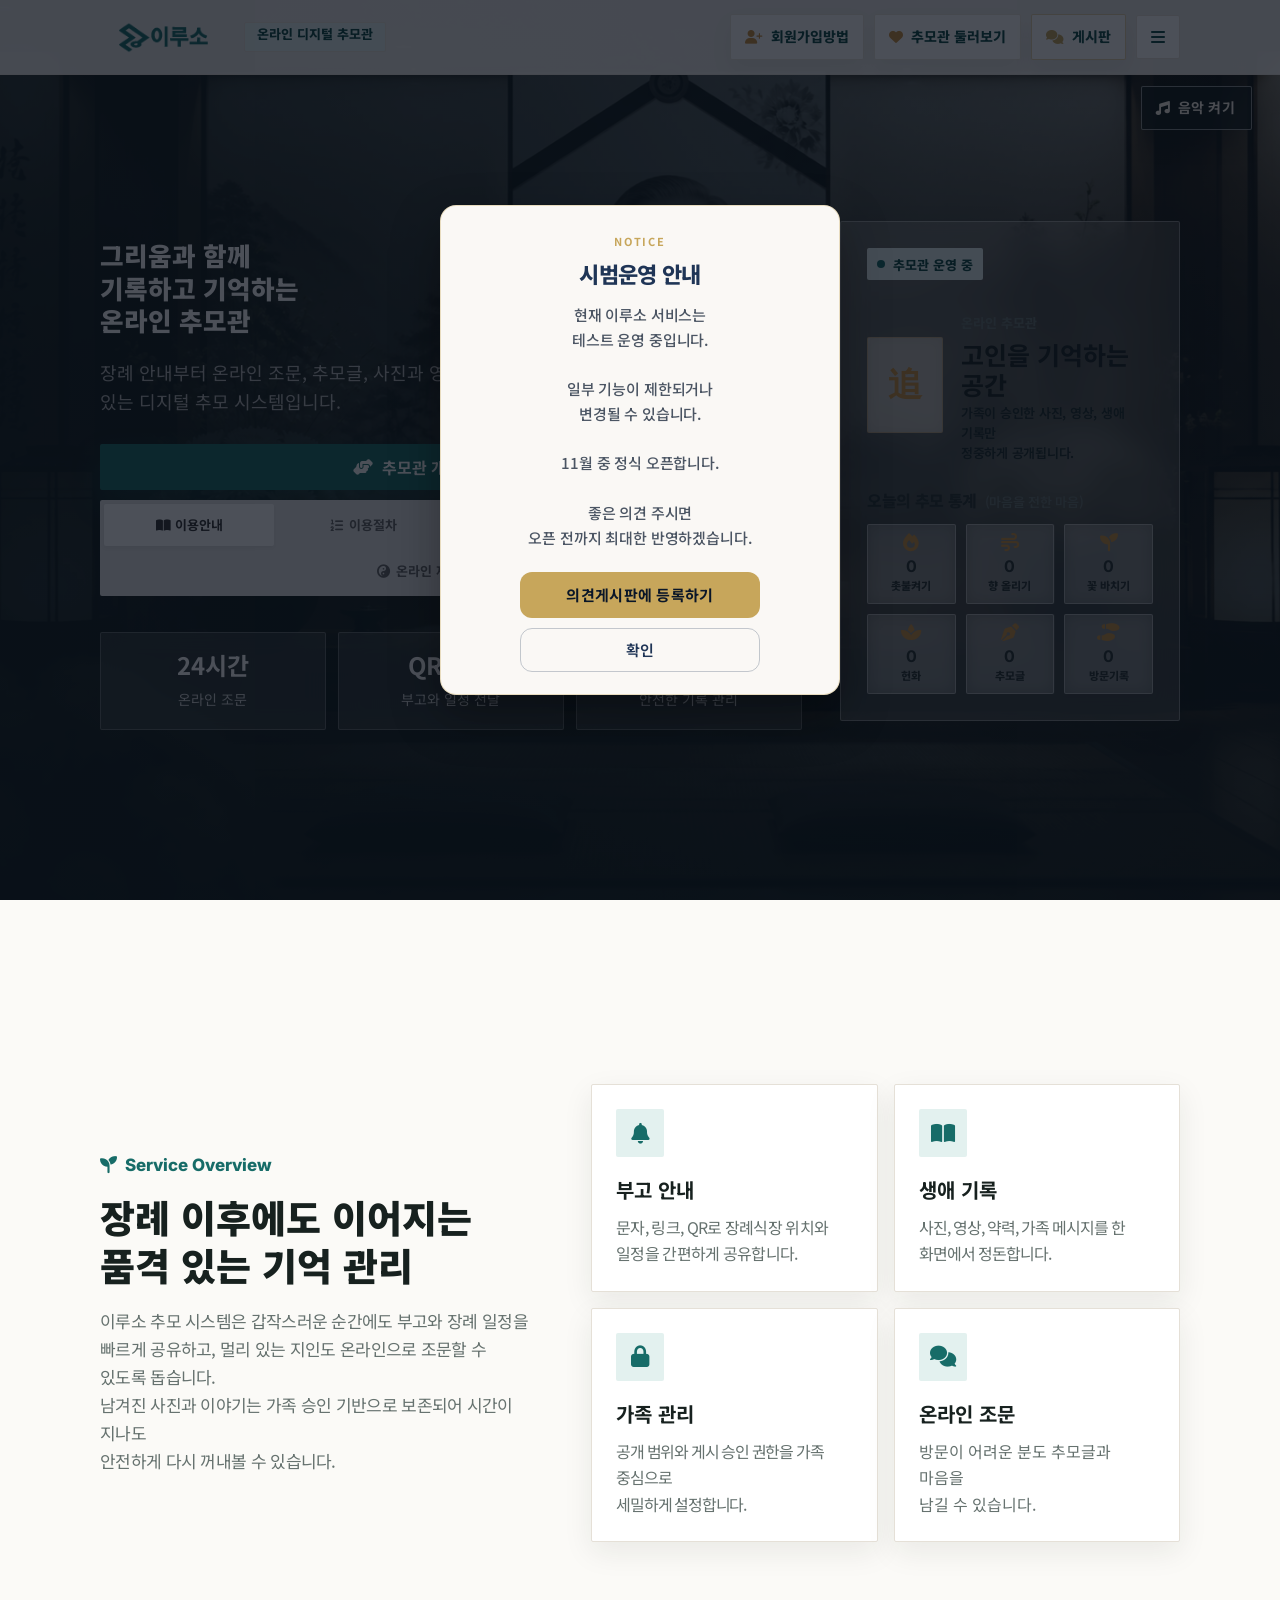
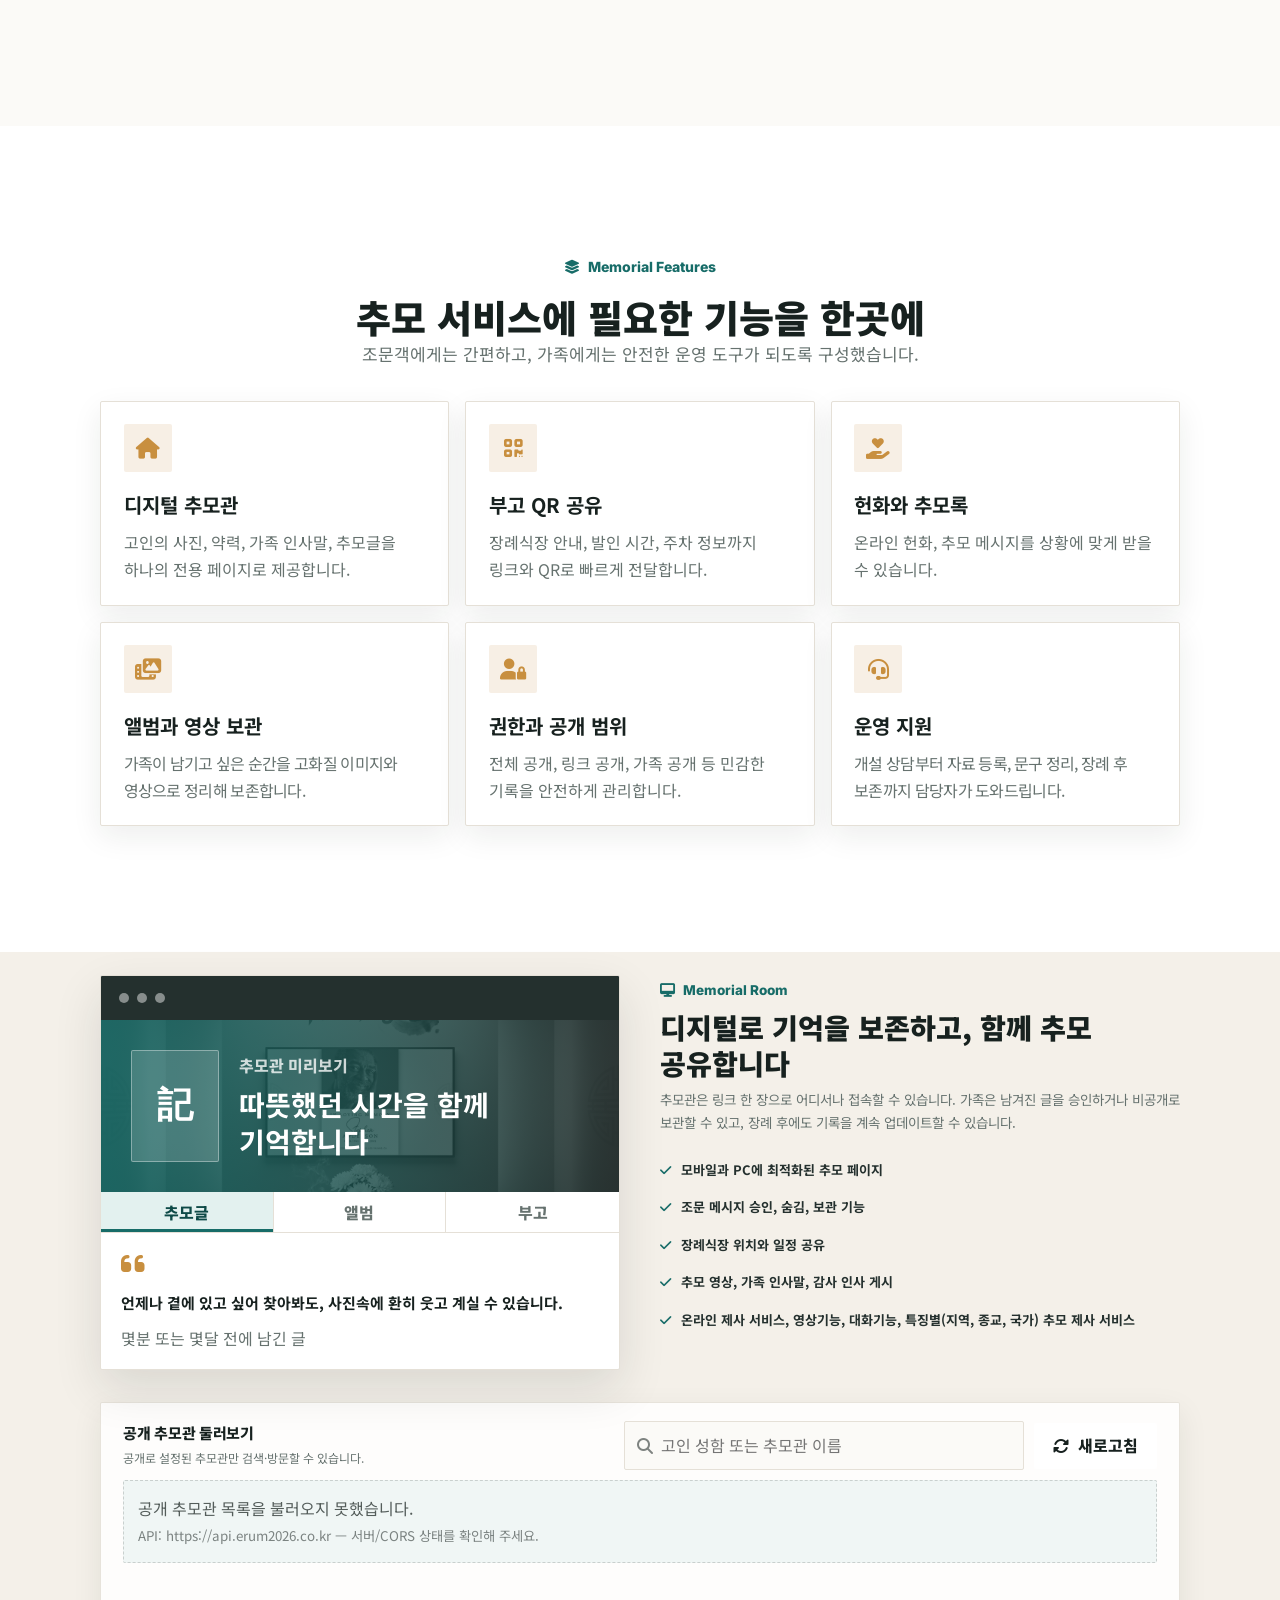
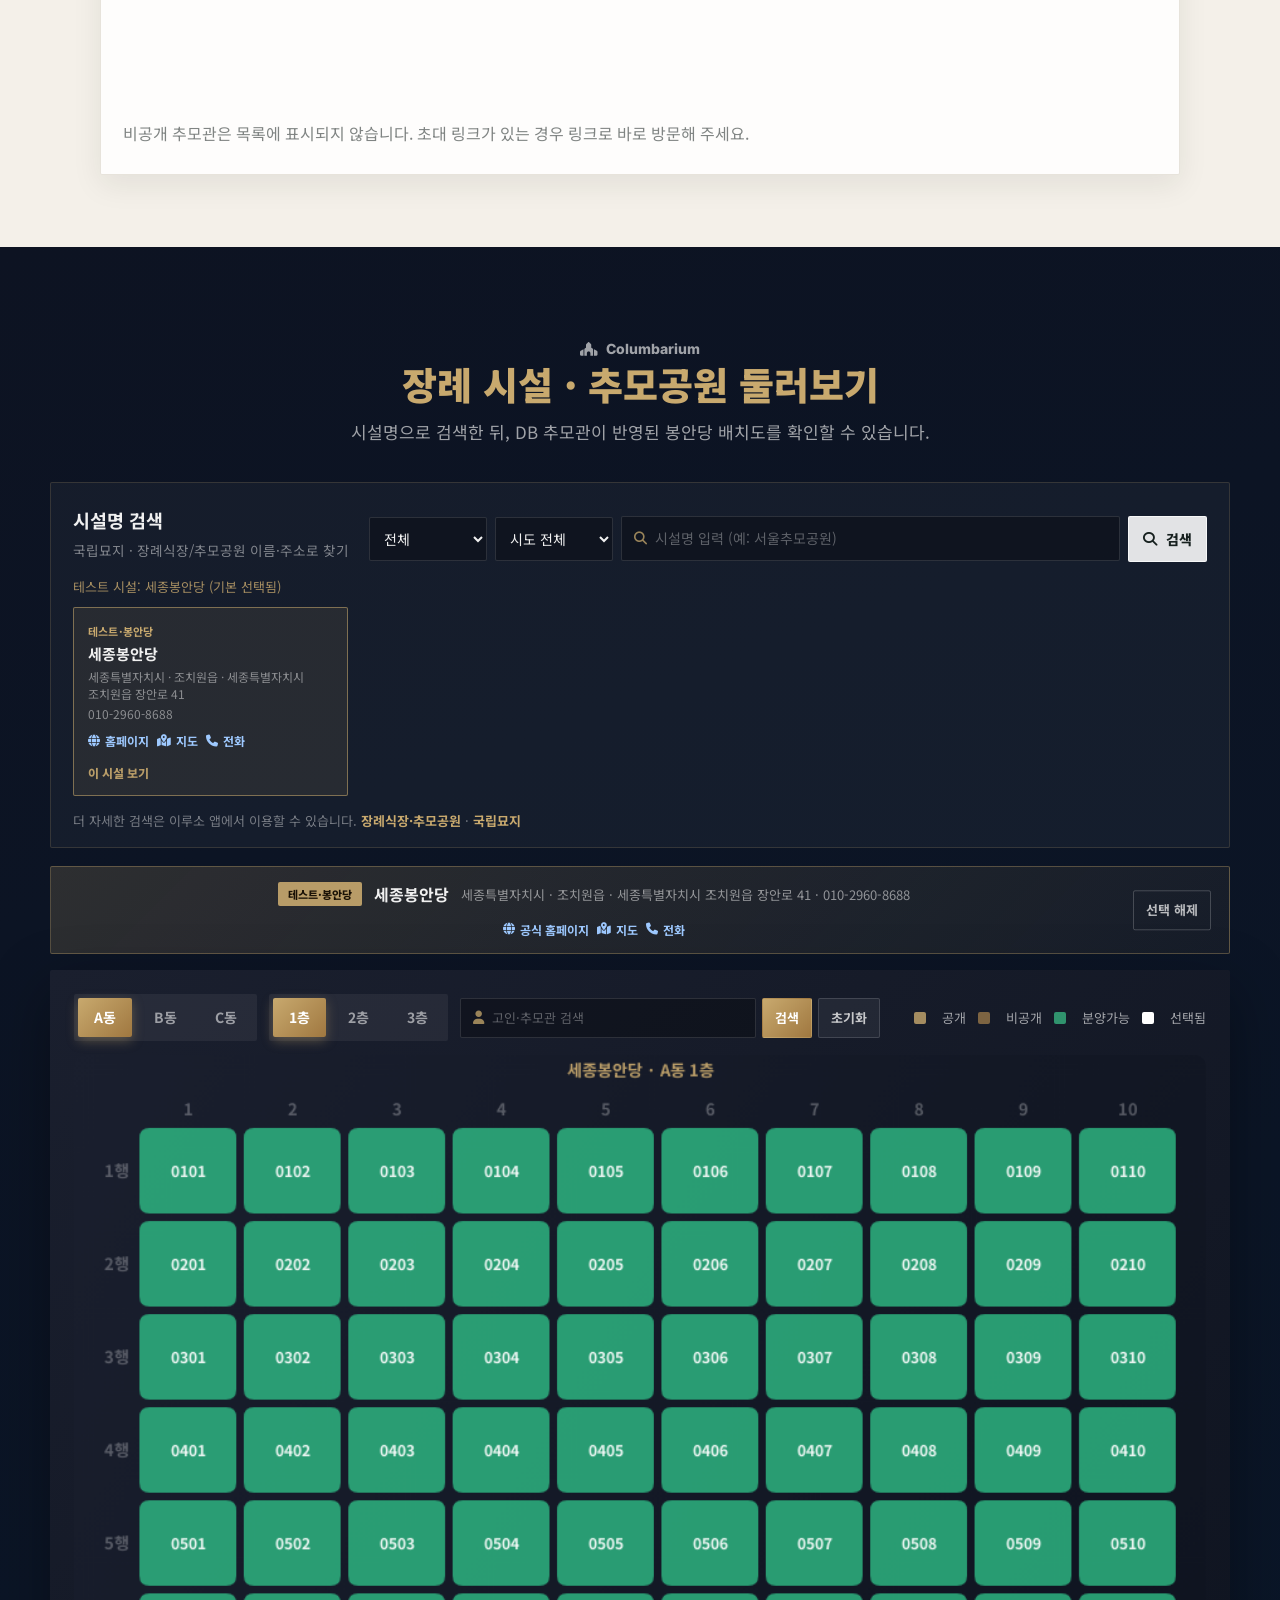
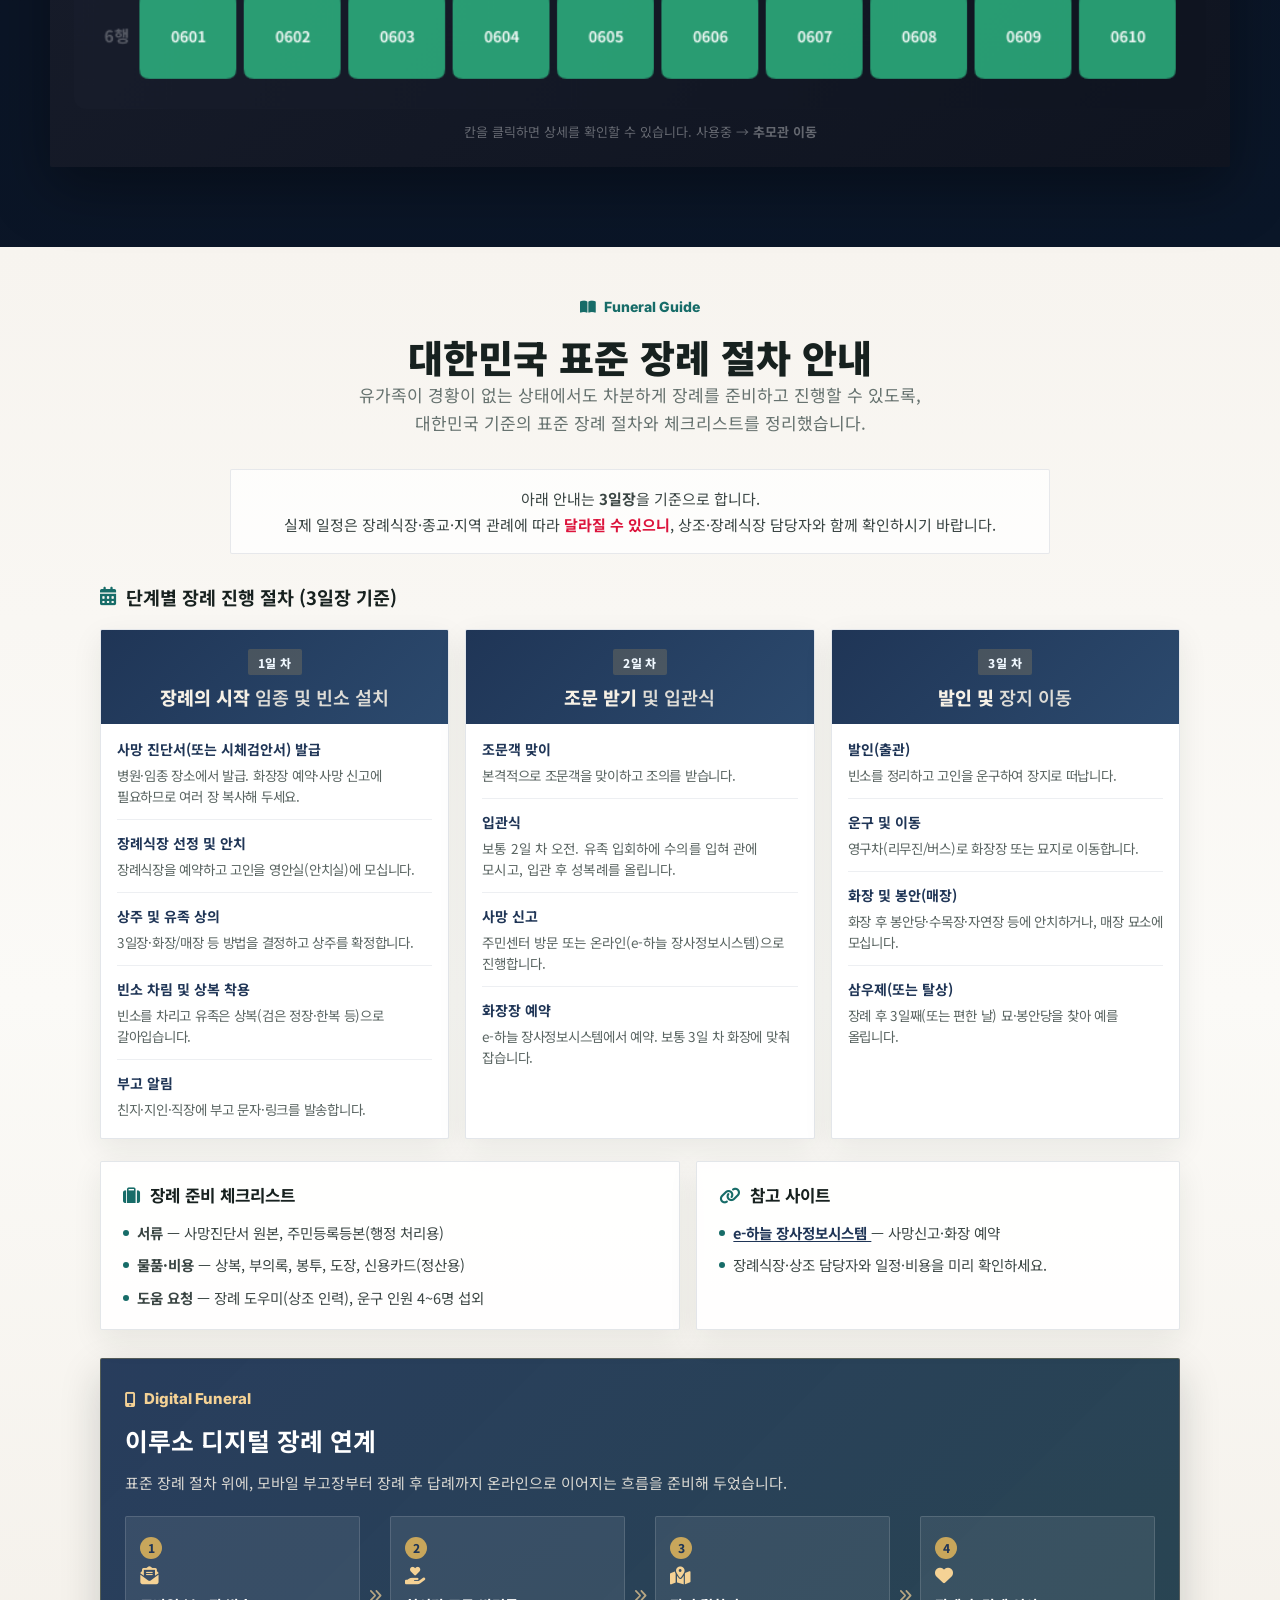
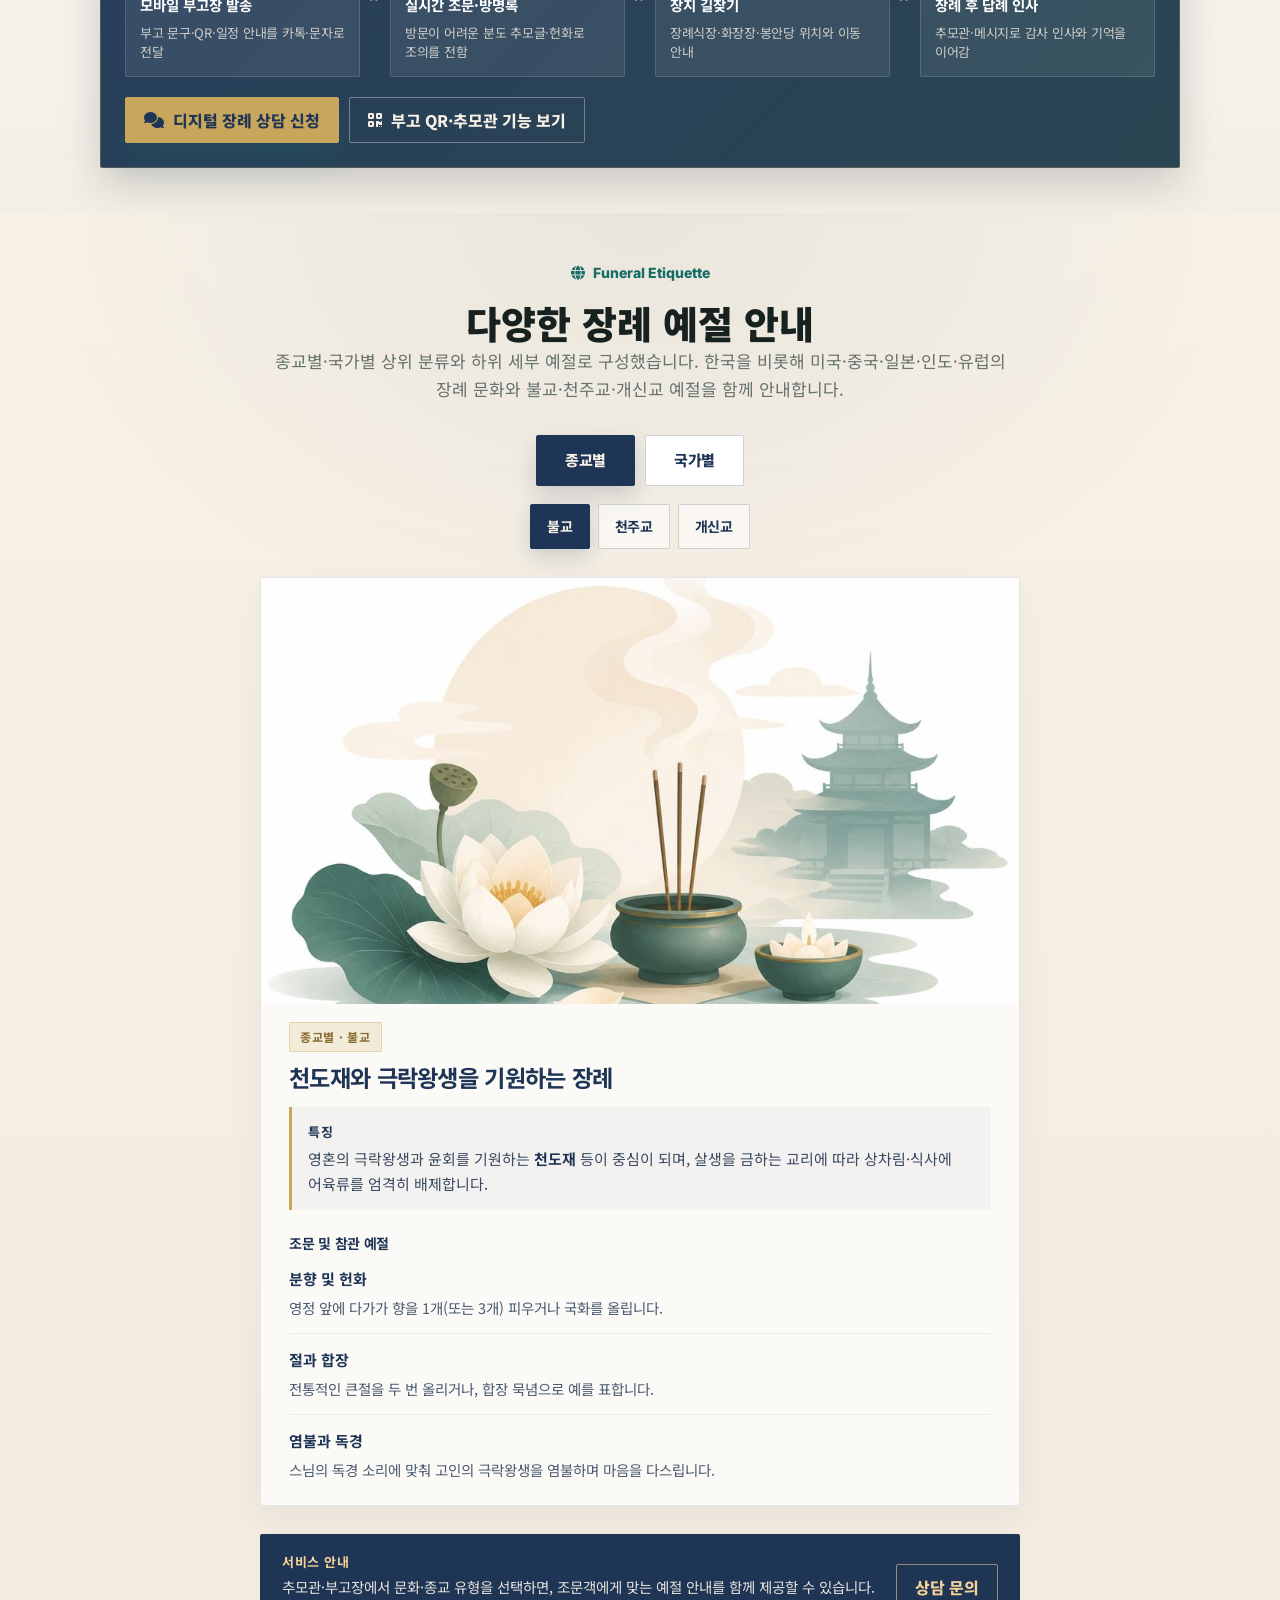
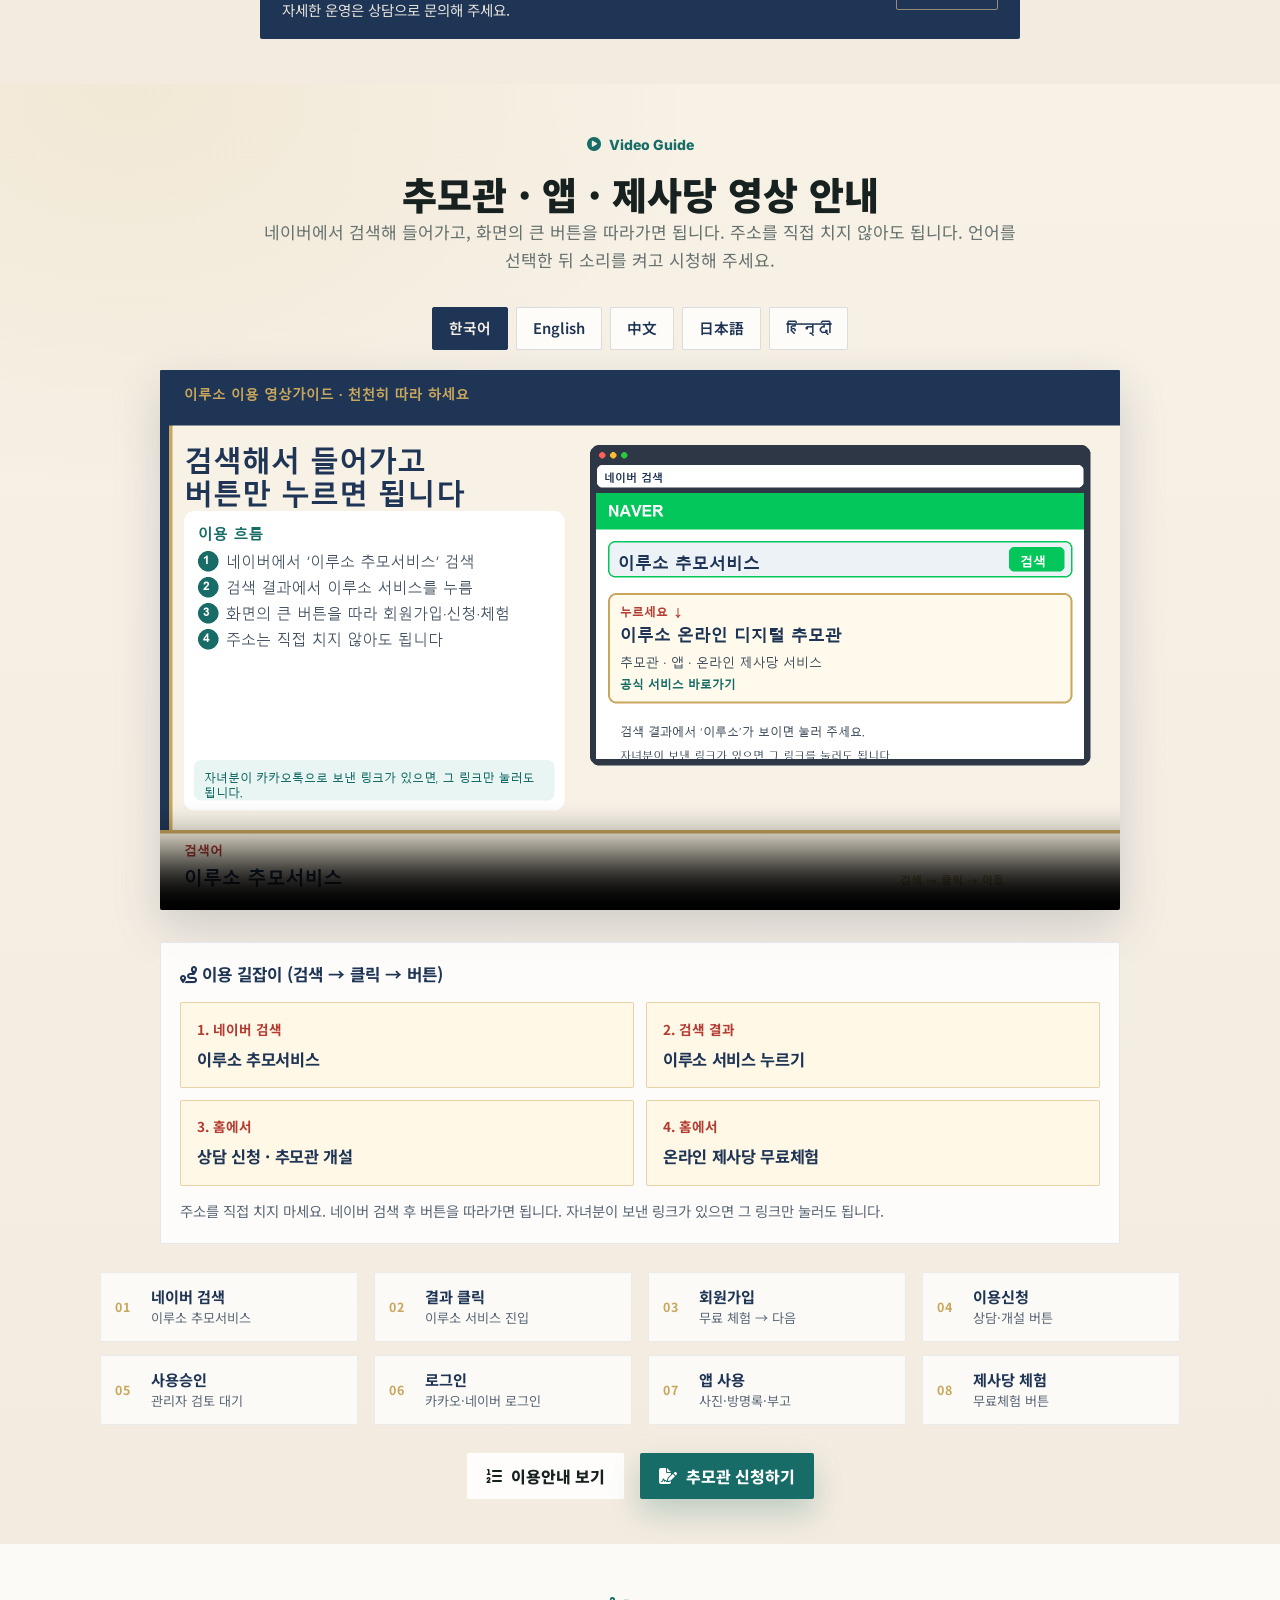
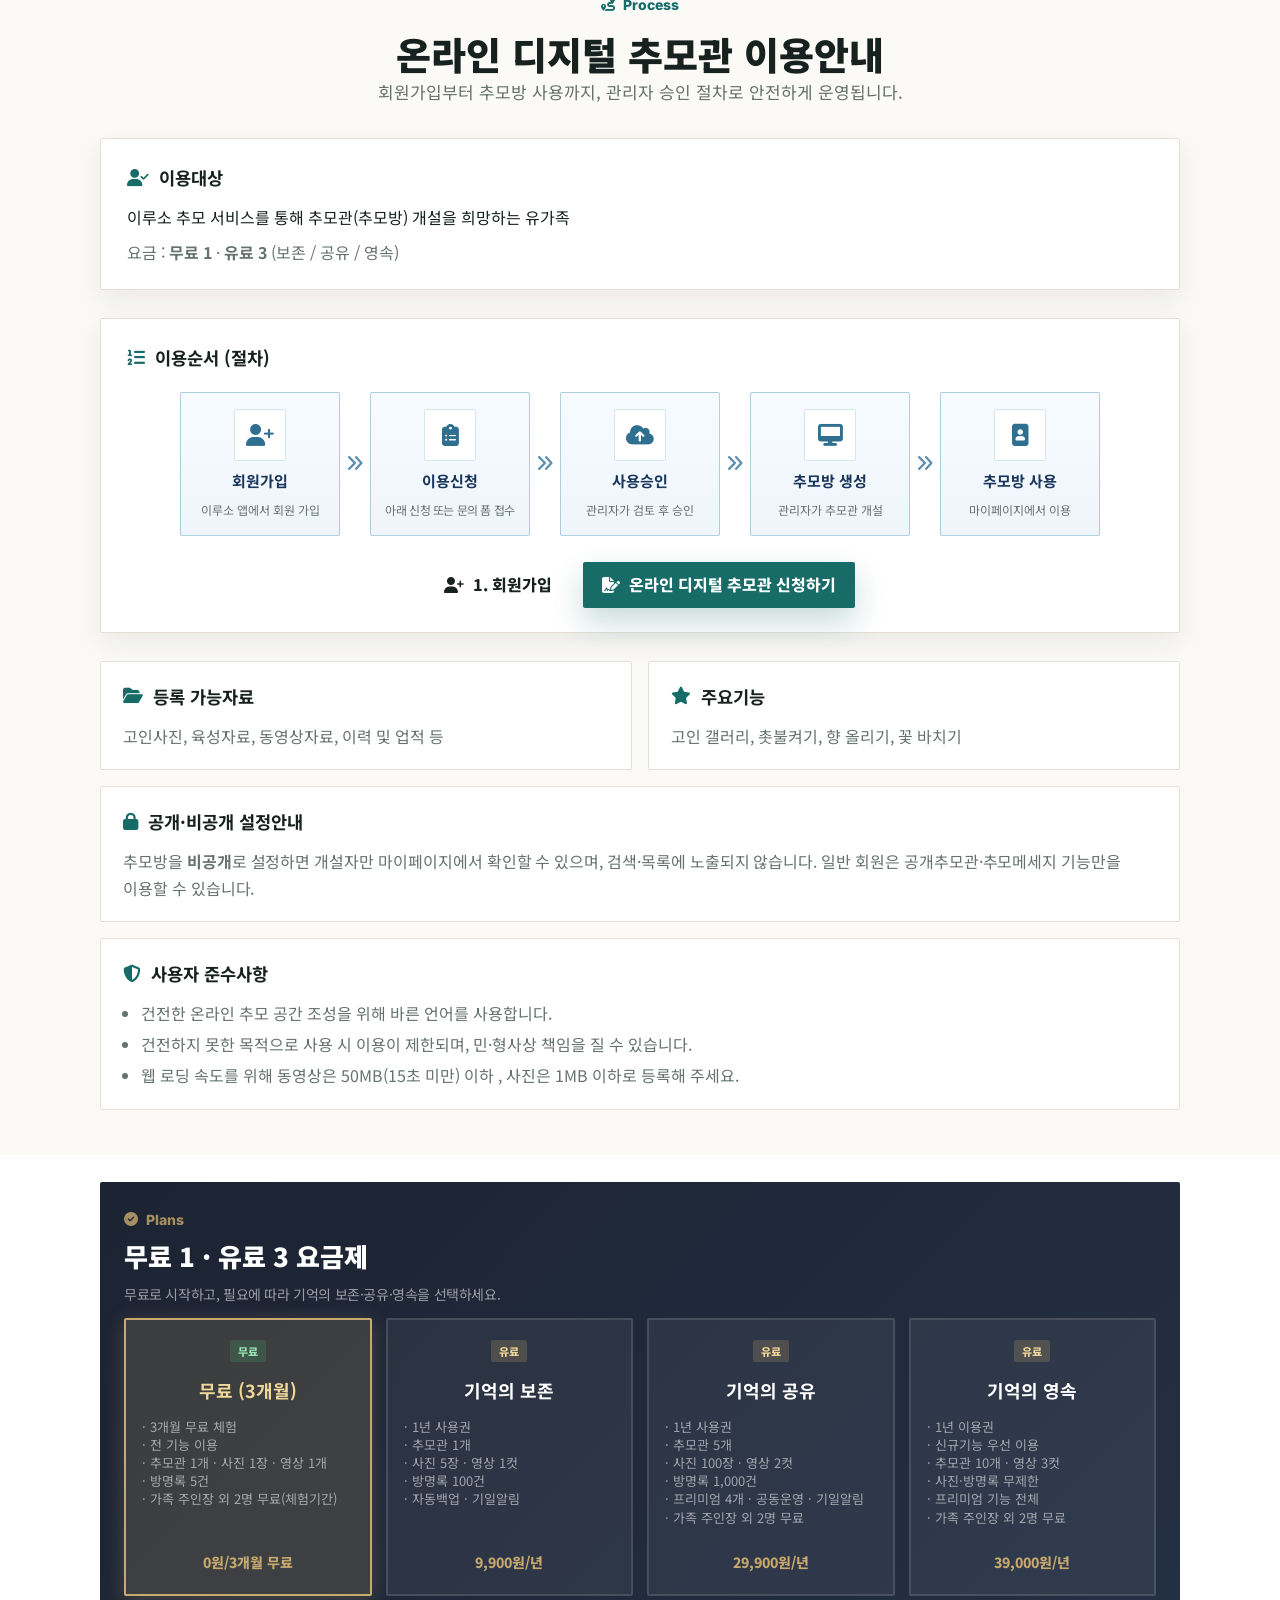
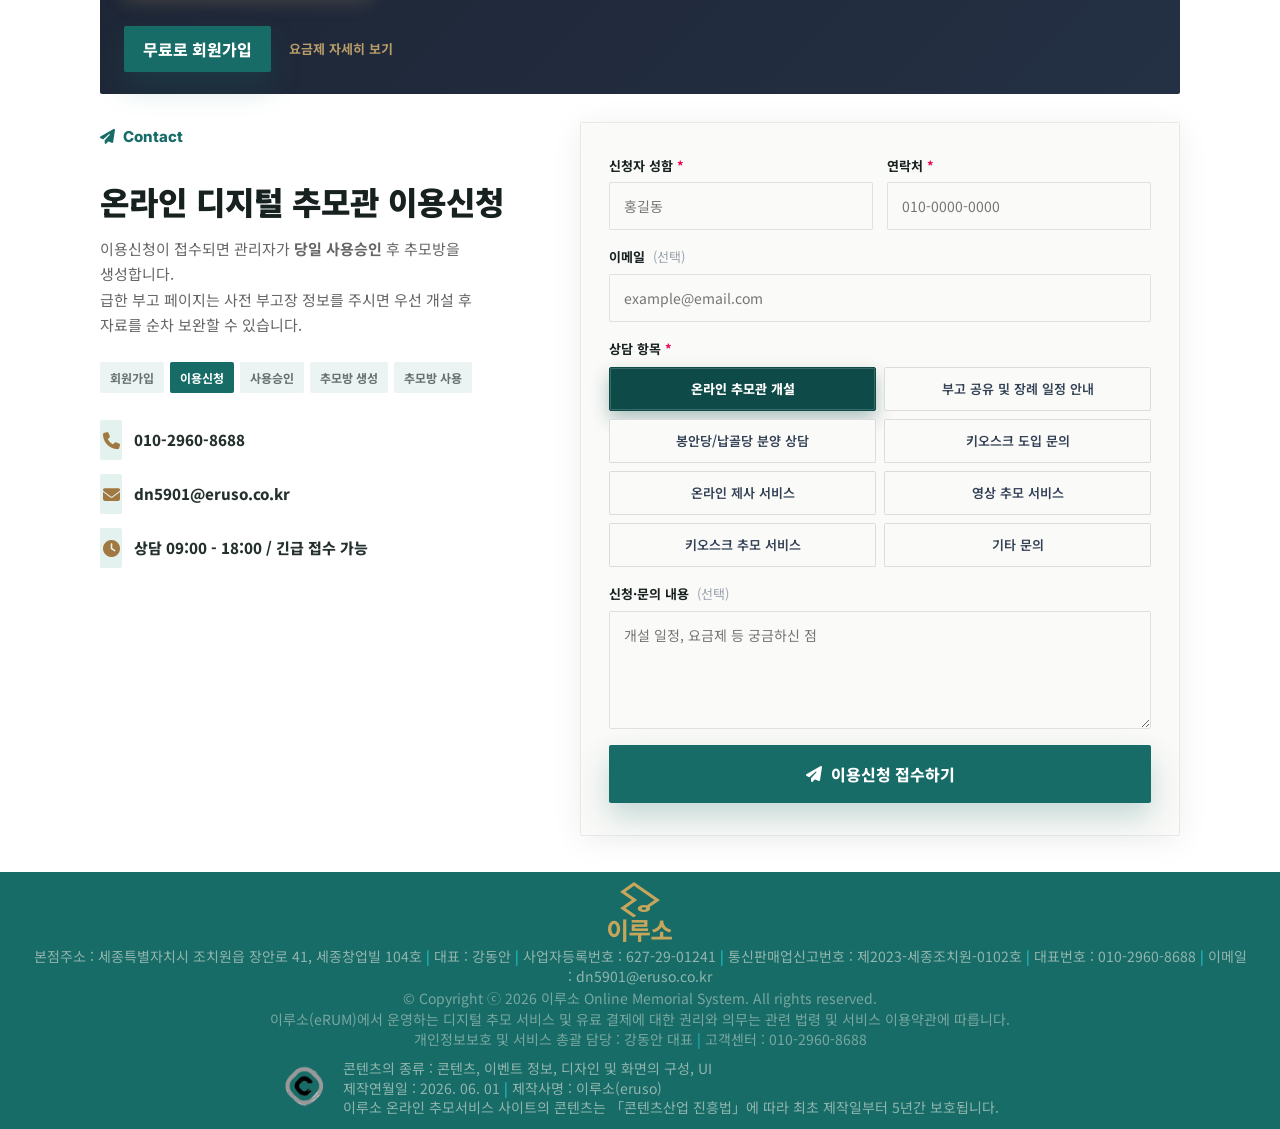
==== commit 3c3edec8: "Add files via upload 메인 영상 멈춤증상 개선" ====
--- a/index.html
+++ b/index.html
@@ -26,7 +26,7 @@
 
     <link rel="stylesheet" href="https://cdn.jsdelivr.net/npm/@fortawesome/fontawesome-free@6.4.0/css/all.min.css">
     <link href="https://fonts.googleapis.com/css2?family=Noto+Sans+KR:wght@300;400;500;700;900&family=Inter:wght@400;600;700&display=swap" rel="stylesheet">
-    <link rel="stylesheet" href="css/memorial.css?v=20260825-hero-handoff">
+    <link rel="stylesheet" href="css/memorial.css?v=20260825-hero-playfade">
     <!-- eternal_memory 연동 (로컬 호스트에서는 JS가 localhost로 자동 전환) -->
     <meta name="eruso-api-base" content="https://api.erum2026.co.kr">
     <meta name="eruso-app-base" content="https://erum2026.co.kr">
@@ -1421,7 +1421,7 @@
     </button>
 
     <script src="js/elevisorPresence.js?v=20260812-accesslog2"></script>
-    <script src="js/main.js?v=20260825-hero-handoff"></script>
+    <script src="js/main.js?v=20260825-hero-playfade"></script>
     <script src="js/community-board.js?v=20260820-nav-board-fix2"></script>
     <script src="js/columbarium.js?v=20260820-radius-2px"></script>
 </body>
--- a/css/memorial.css
+++ b/css/memorial.css
@@ -389,10 +389,10 @@
     width: 100%;
     height: 100%;
     opacity: 0;
-    transition: opacity 1.6s ease;
+    transition: opacity 1.8s ease-in-out;
     z-index: 1;
-    /* Ken Burns는 컨테이너에만 — 사진 전환마다 animation 재시작으로 튀는 현상 방지 */
-    transform: scale(1.04);
+    /* Ken Burns from 키프레임과 동일 — 애니메이션 시작/종료 시 translate 튐 방지 */
+    transform: scale(1.04) translate3d(0, var(--hero-shift, 0px), 0);
     transform-origin: center;
     will-change: transform, opacity;
 }
@@ -400,6 +400,10 @@
 .hero-slideshow.is-active {
     opacity: 1;
     z-index: 1;
+}
+
+/* 영상→사진 교차가 끝난 뒤에만 Ken Burns 시작 (첫 프레임 점프 방지) */
+.hero-slideshow.is-active.is-breathing {
     animation: heroBreath 28s ease-in-out infinite alternate;
 }
 
@@ -425,17 +429,27 @@
     object-fit: cover;
     object-position: center;
     opacity: 0;
-    transition: opacity 1.4s ease;
+    transition: opacity 1.8s ease-in-out;
     z-index: 0;
     pointer-events: none;
-    transform: scale(1.04);
+    transform: scale(1.04) translate3d(0, var(--hero-shift, 0px), 0);
     transform-origin: center;
+    will-change: transform, opacity;
 }
 
 .hero-video.is-active {
     opacity: 1;
     z-index: 2;
     animation: heroBreath 28s ease-in-out infinite alternate;
+}
+
+/* 종료 시 transform 유지(paused) + 페이드아웃 — 스케일 스냅 방지 */
+.hero-video.is-leaving {
+    opacity: 0;
+    z-index: 2;
+    animation: heroBreath 28s ease-in-out infinite alternate;
+    animation-play-state: paused;
+    pointer-events: none;
 }
 
 .hero-slideshow.is-waiting {
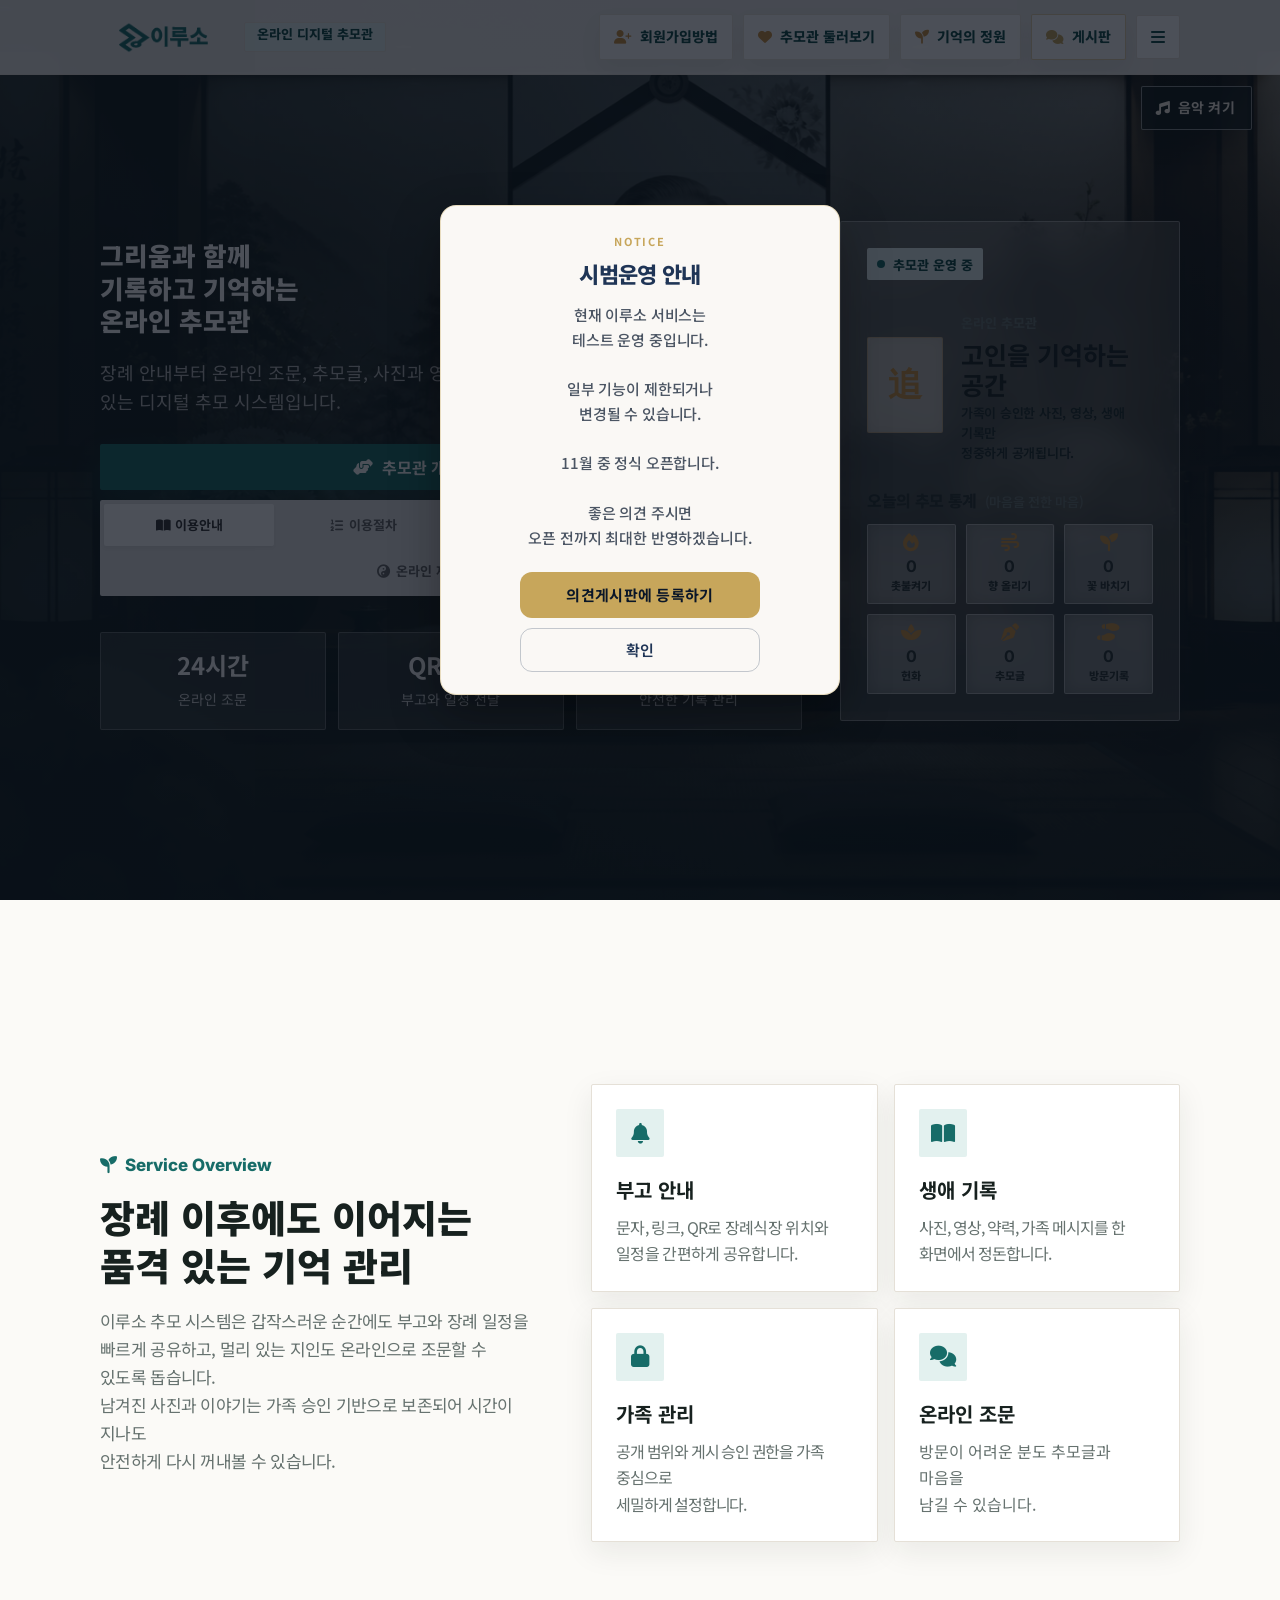
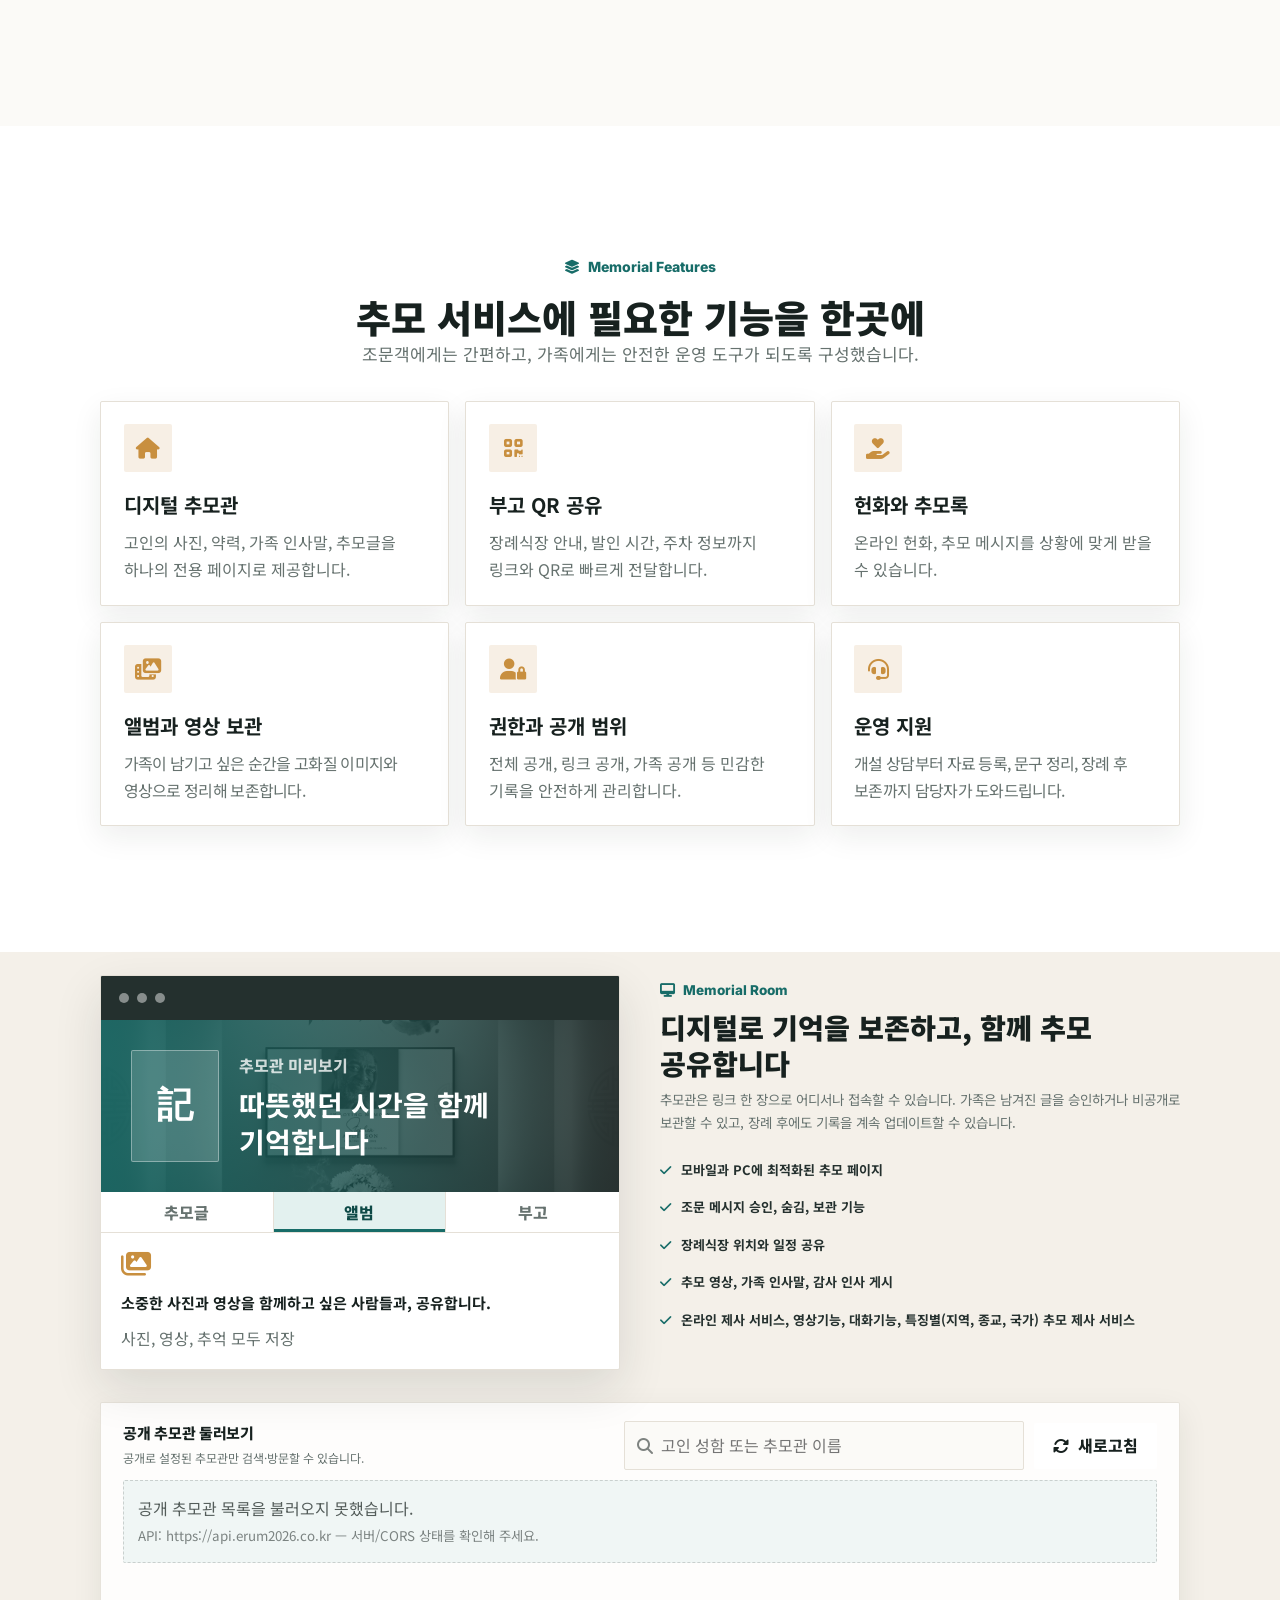
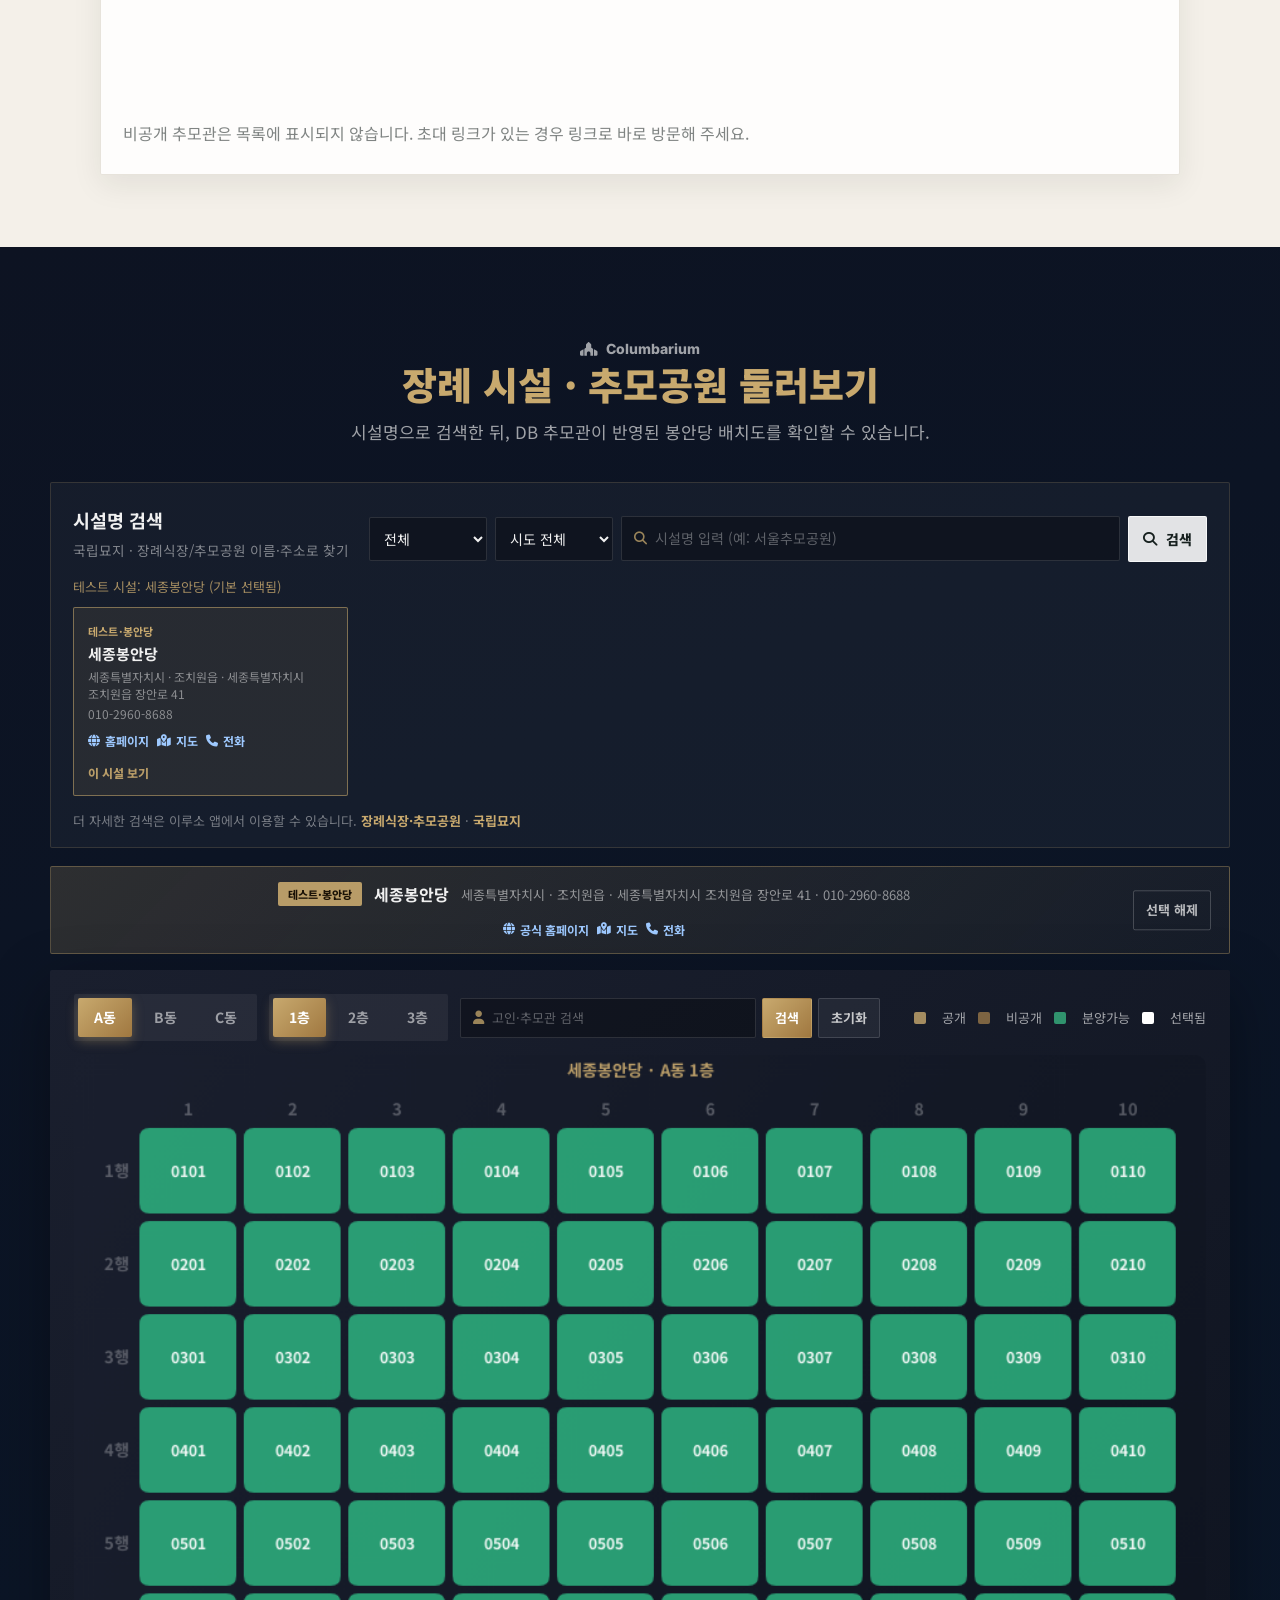
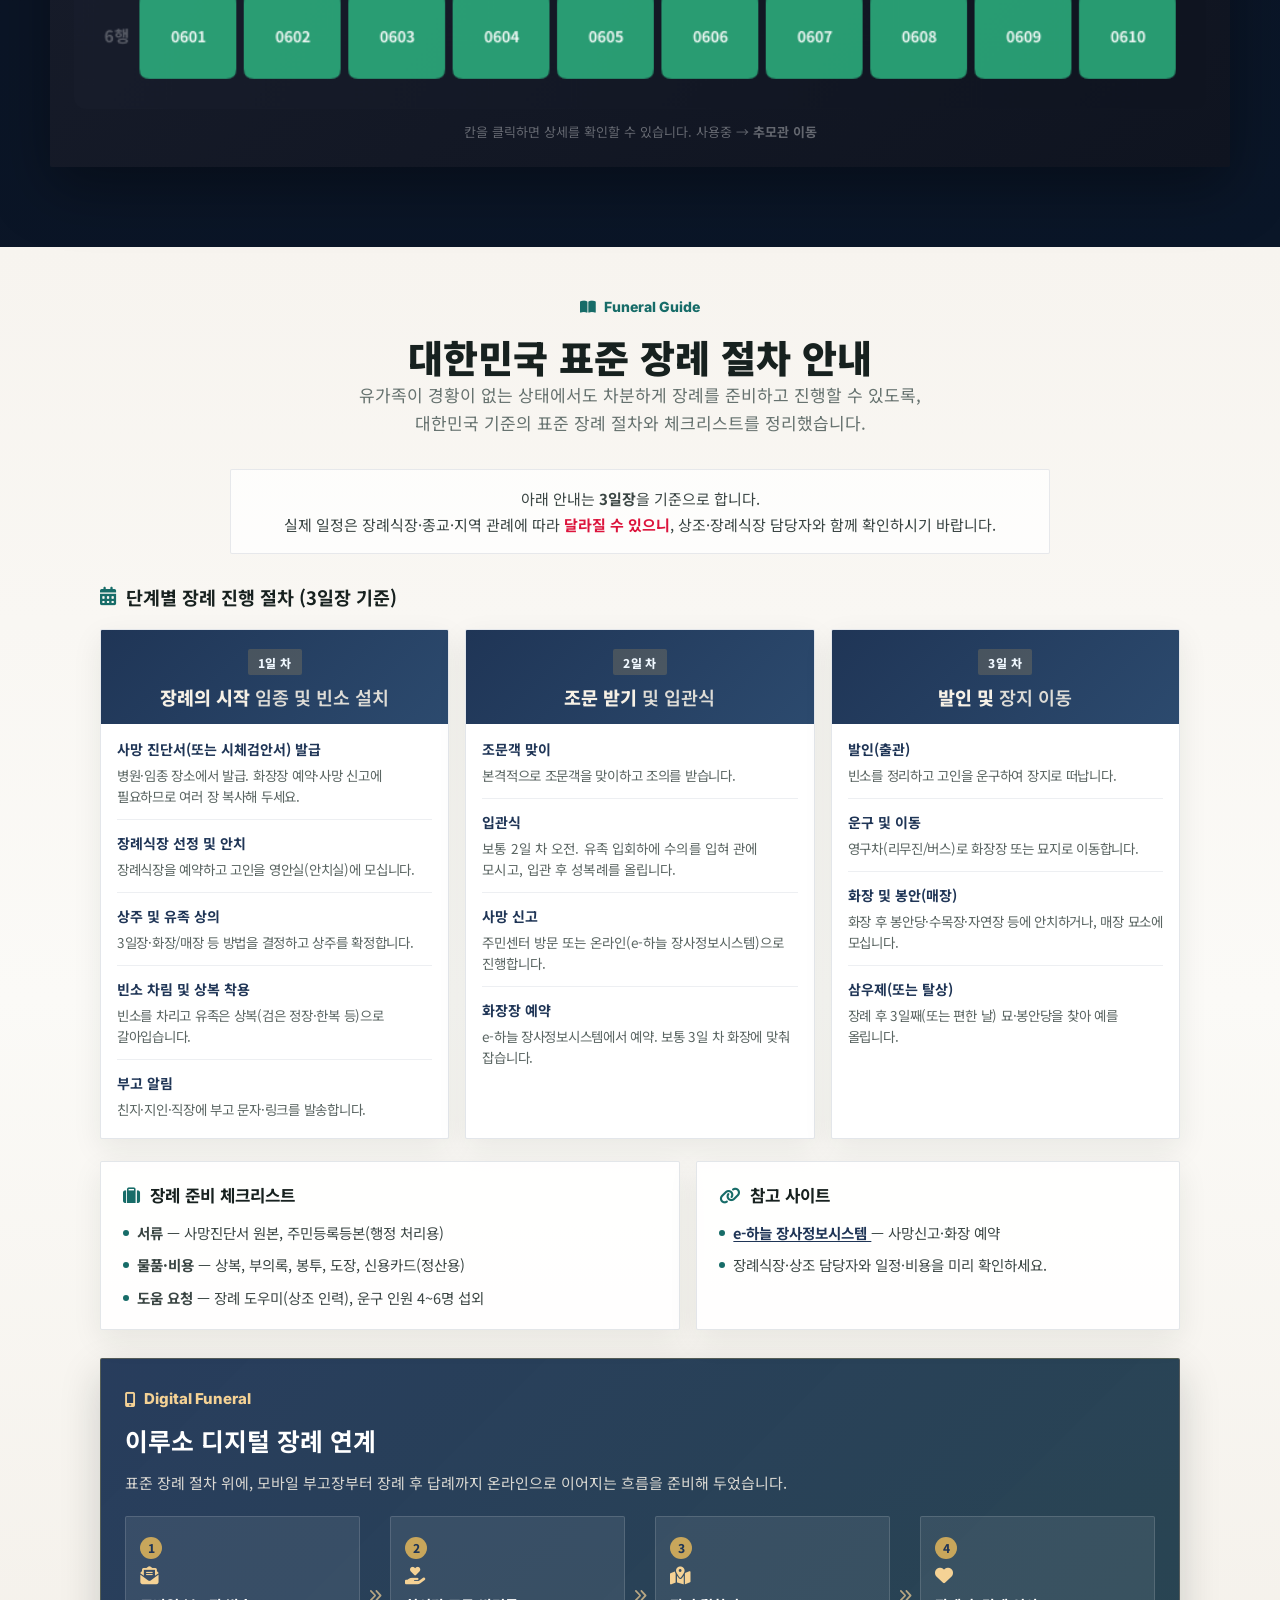
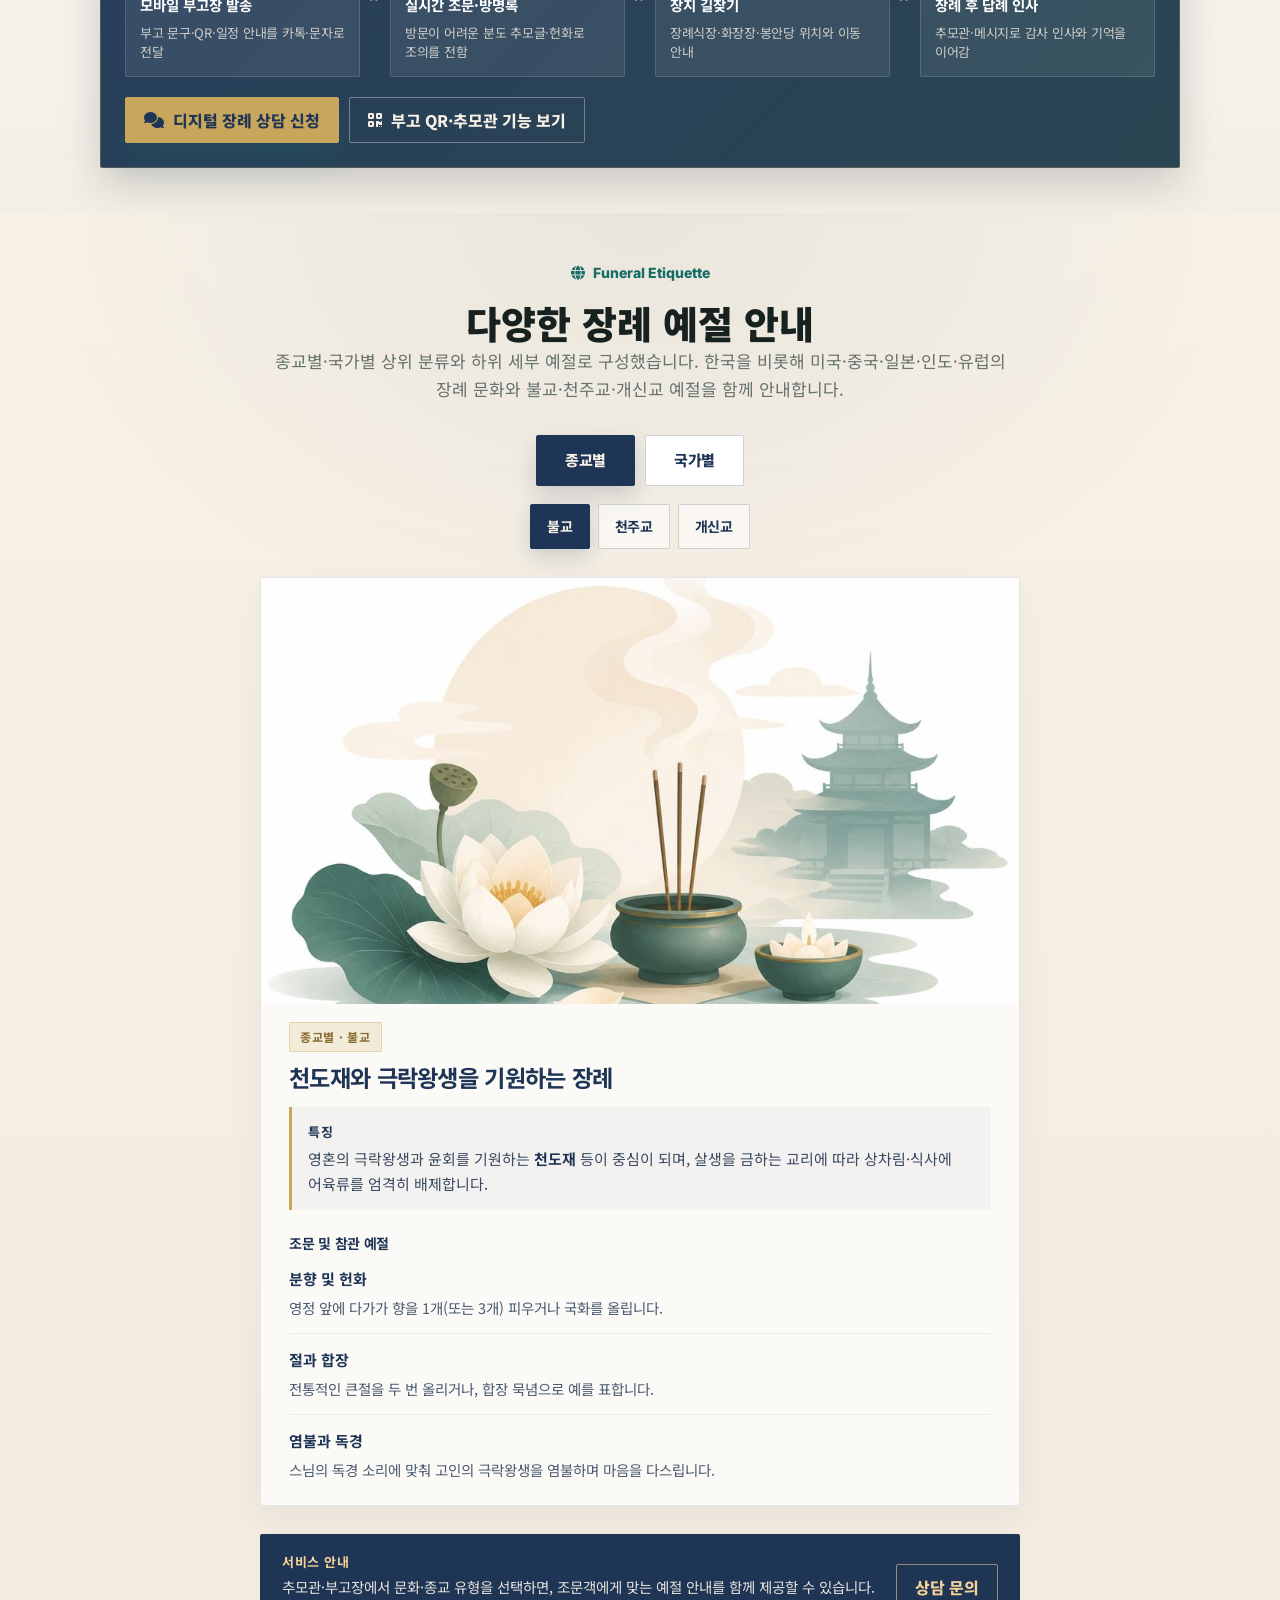
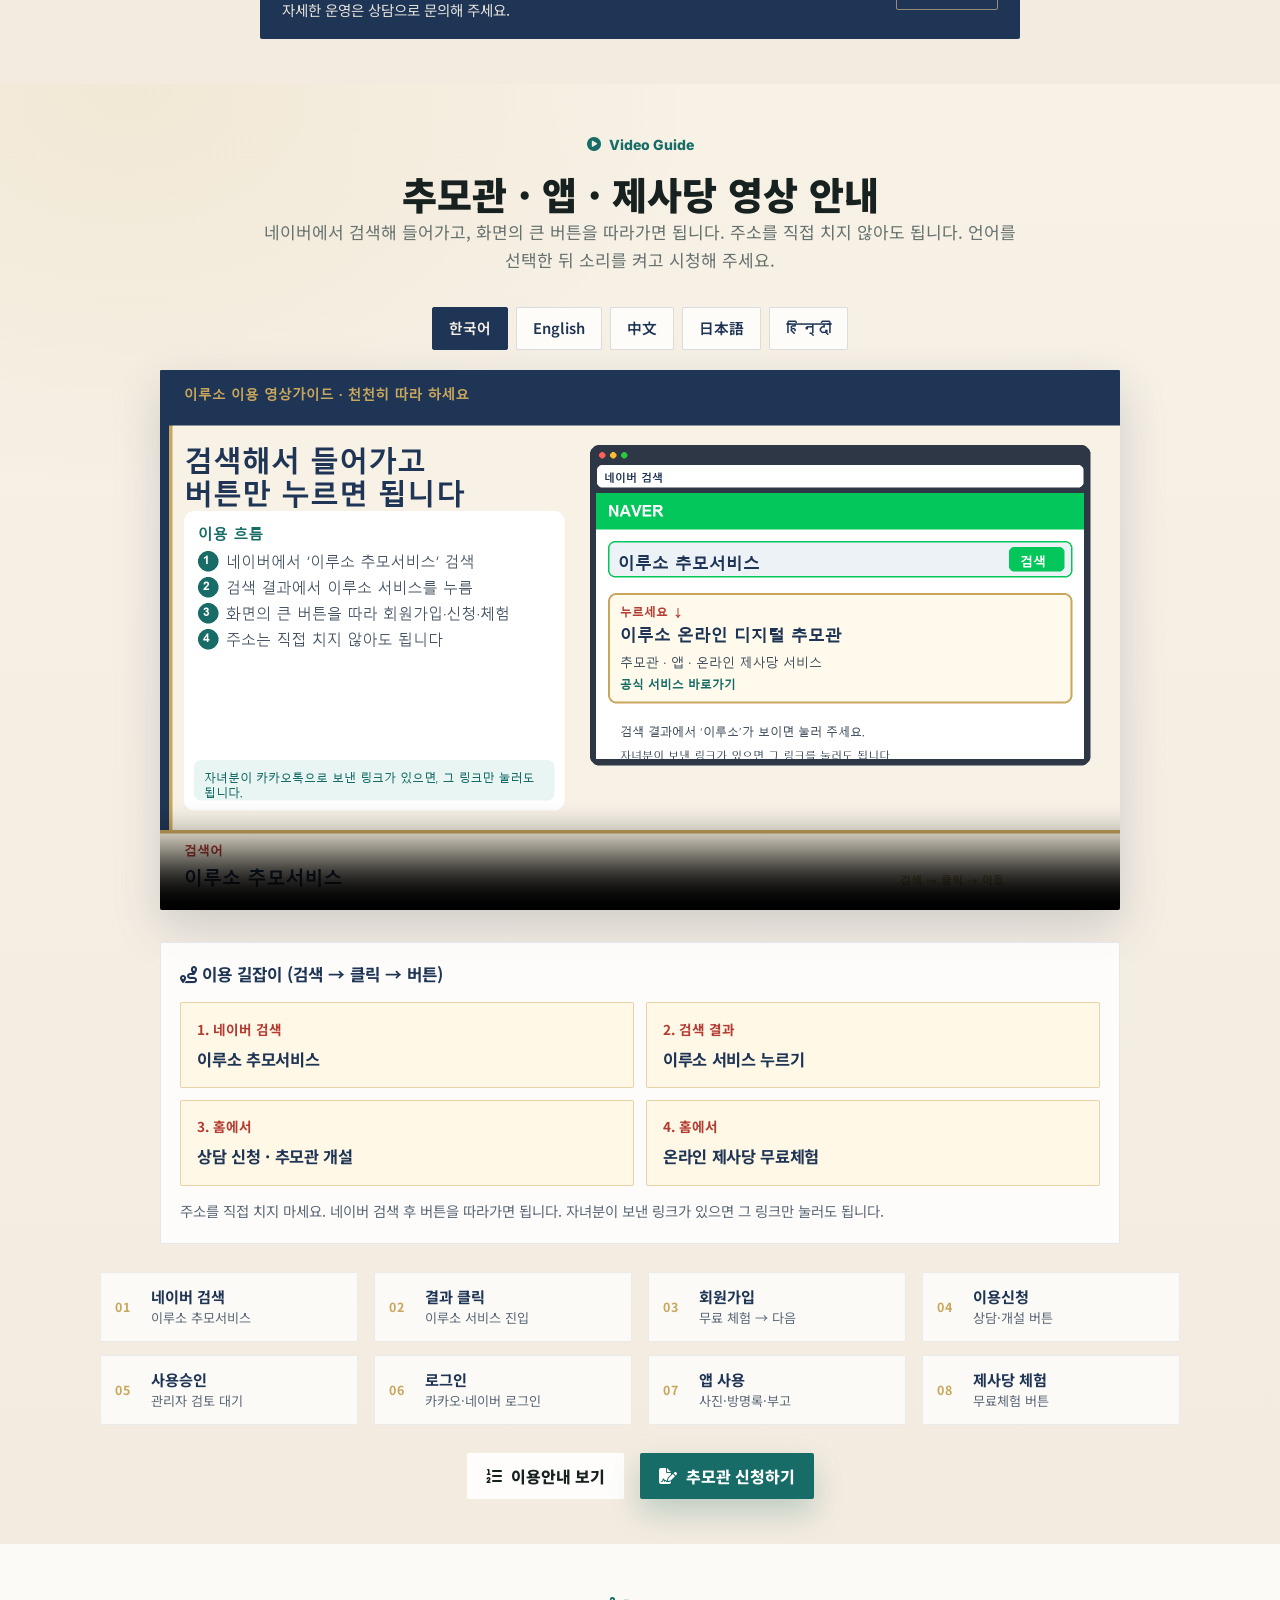
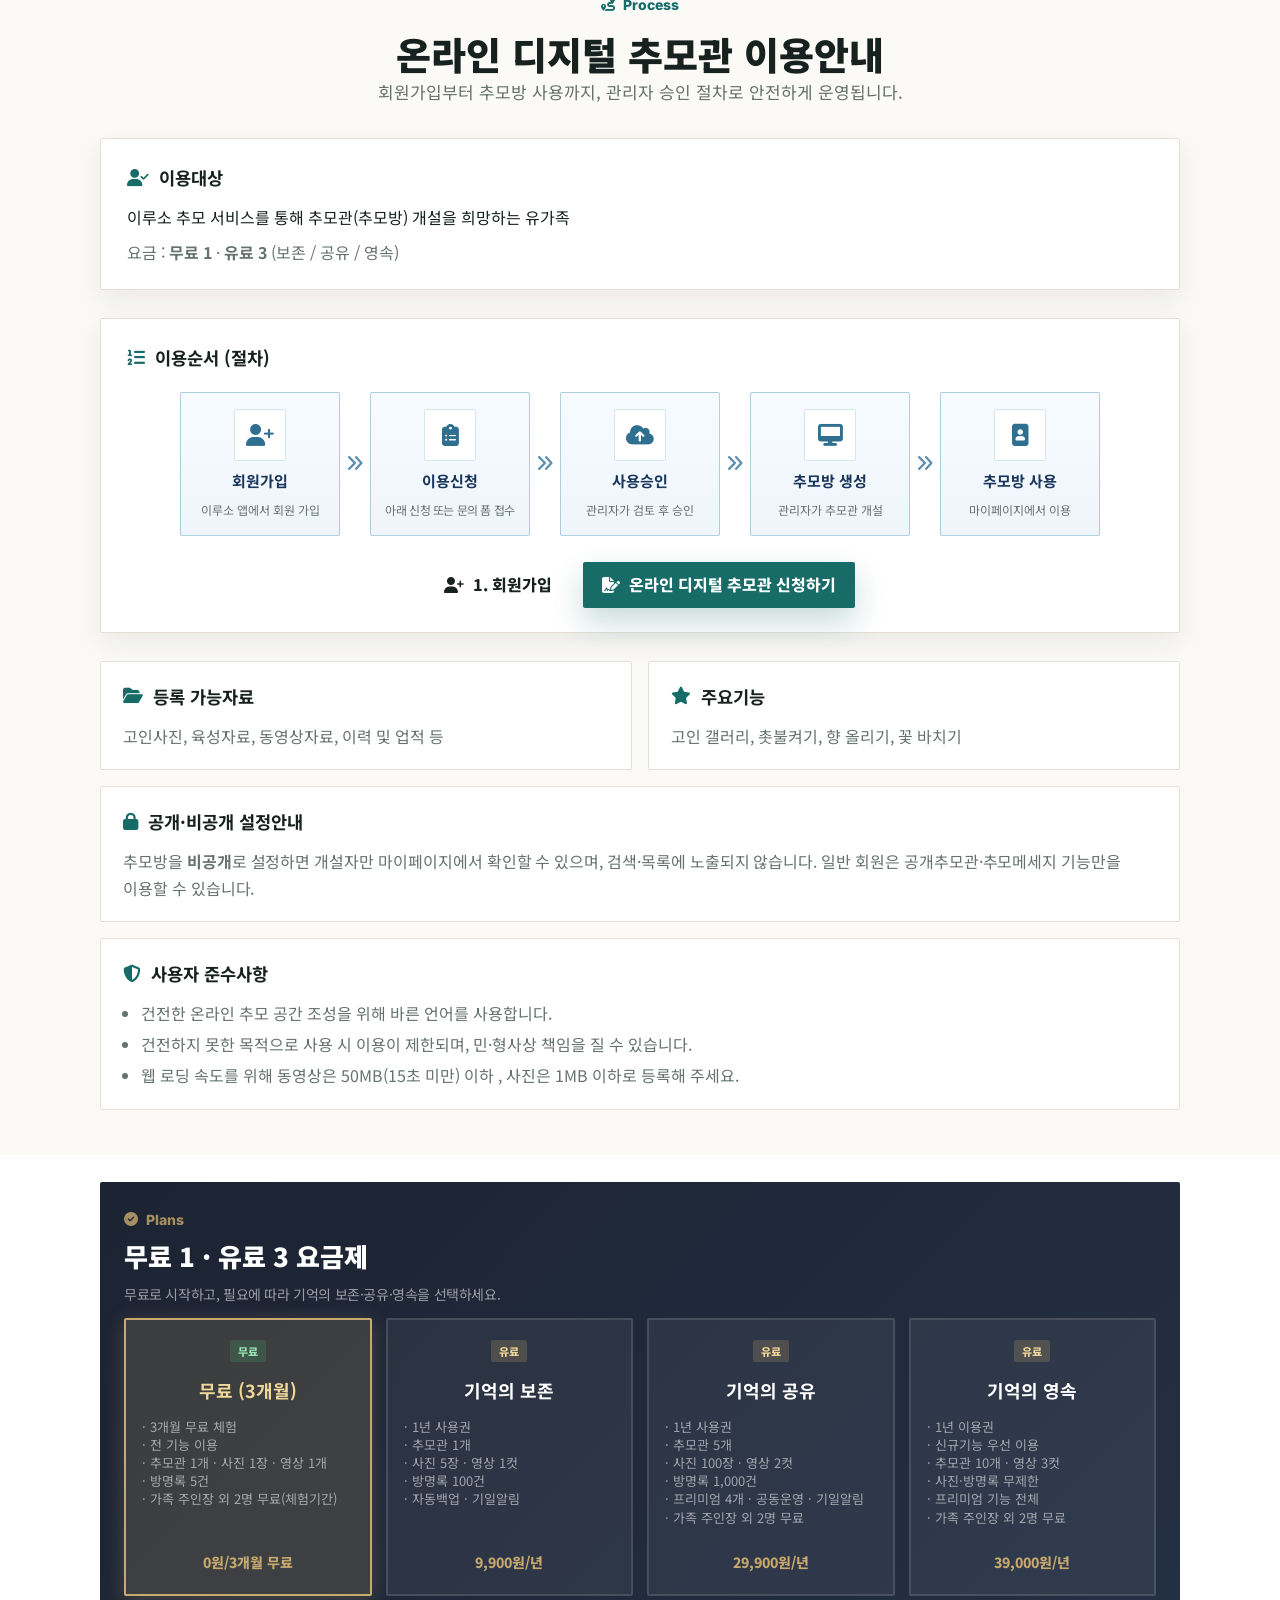
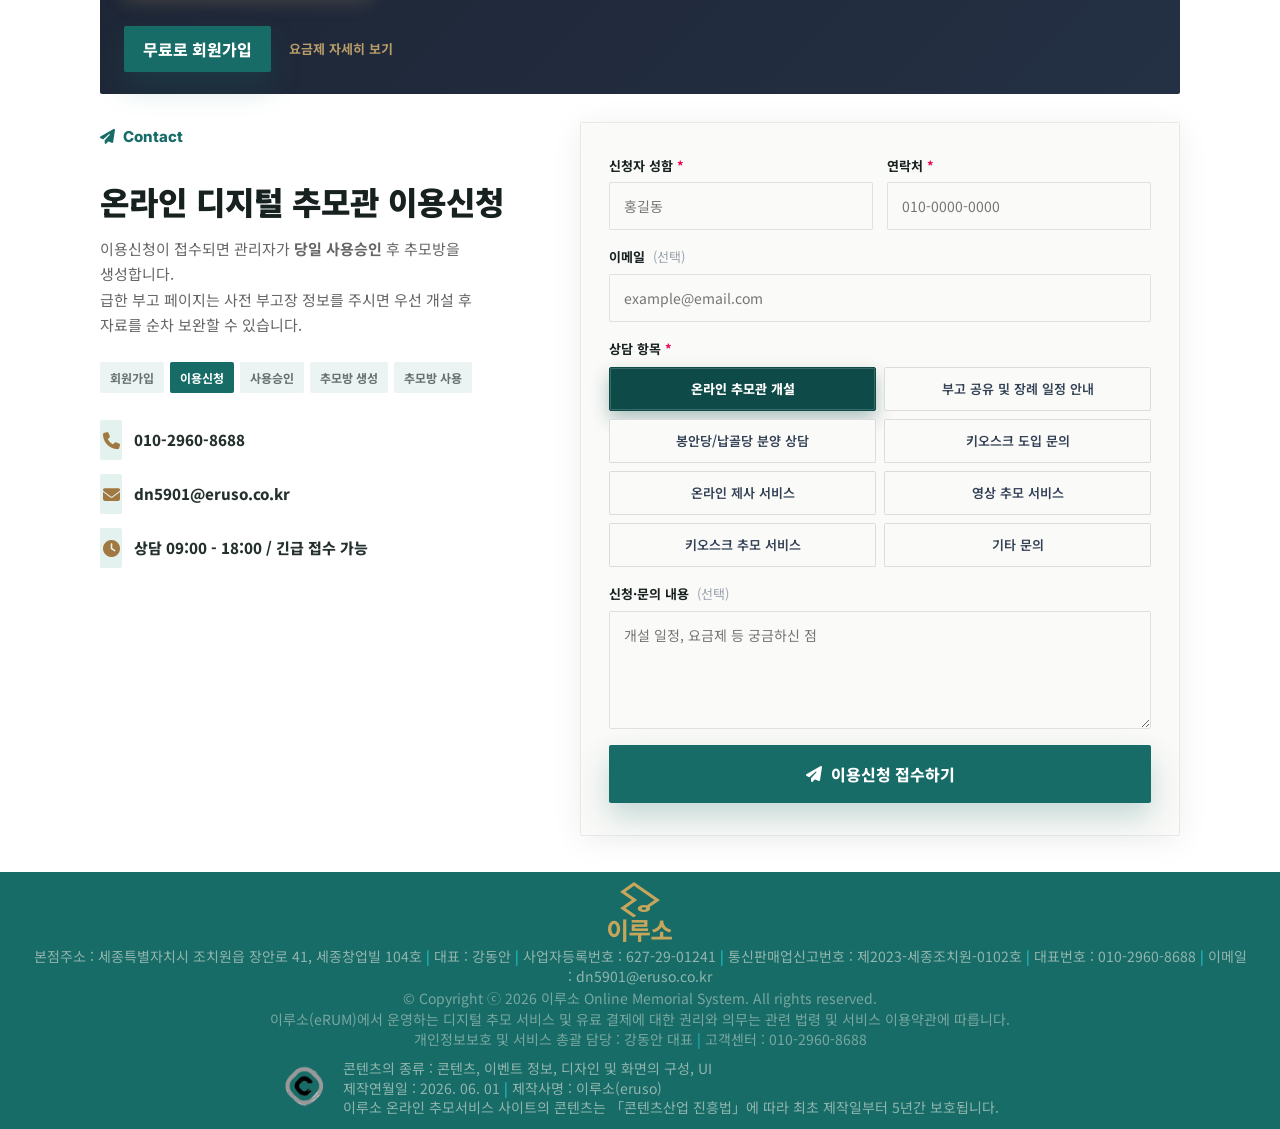
==== commit d67f1da7: "Add files via upload 기억의 정원 버튼 및 링크 추가" ====
--- a/index.html
+++ b/index.html
@@ -109,6 +109,7 @@
                 <li><a href="#cyber-apply"><i class="fas fa-list-ol" aria-hidden="true"></i><span>이용안내</span></a></li>
                 <li><a href="#cyber-apply"><i class="fas fa-envelope" aria-hidden="true"></i><span>문의</span></a></li>
                 <li><a id="navCommunityLink" class="js-community-board" data-community-view="list" href="https://erum2026.co.kr/community"><i class="fas fa-comments" aria-hidden="true"></i><span>게시판</span></a></li>
+                <li><a href="https://garden.erum2026.co.kr/" target="_blank" rel="noopener noreferrer"><i class="fas fa-seedling" aria-hidden="true"></i><span>기억의 정원</span></a></li>
             </ul>
             <div class="nav-right">
                 <a href="#process" class="nav-quick" data-nav-quick="signup">
@@ -118,6 +119,10 @@
                 <a href="#memorial" class="nav-quick" data-nav-quick="memorial">
                     <i class="fas fa-heart" aria-hidden="true"></i>
                     <span>추모관 둘러보기</span>
+                </a>
+                <a href="https://garden.erum2026.co.kr/" class="nav-quick" data-nav-quick="garden" target="_blank" rel="noopener noreferrer">
+                    <i class="fas fa-seedling" aria-hidden="true"></i>
+                    <span>기억의 정원</span>
                 </a>
                 <a id="navCommunityCta" class="nav-board js-community-board" data-community-view="list" href="https://erum2026.co.kr/community">
                     <i class="fas fa-comments" aria-hidden="true"></i>
--- a/css/memorial.css
+++ b/css/memorial.css
@@ -443,12 +443,11 @@
     animation: heroBreath 28s ease-in-out infinite alternate;
 }
 
-/* 종료 시 transform 유지(paused) + 페이드아웃 — 스케일 스냅 방지 */
+/* 페이드아웃 중에도 Ken Burns·재생 유지 — 정지 프레임처럼 보이지 않게 */
 .hero-video.is-leaving {
     opacity: 0;
     z-index: 2;
     animation: heroBreath 28s ease-in-out infinite alternate;
-    animation-play-state: paused;
     pointer-events: none;
 }
 
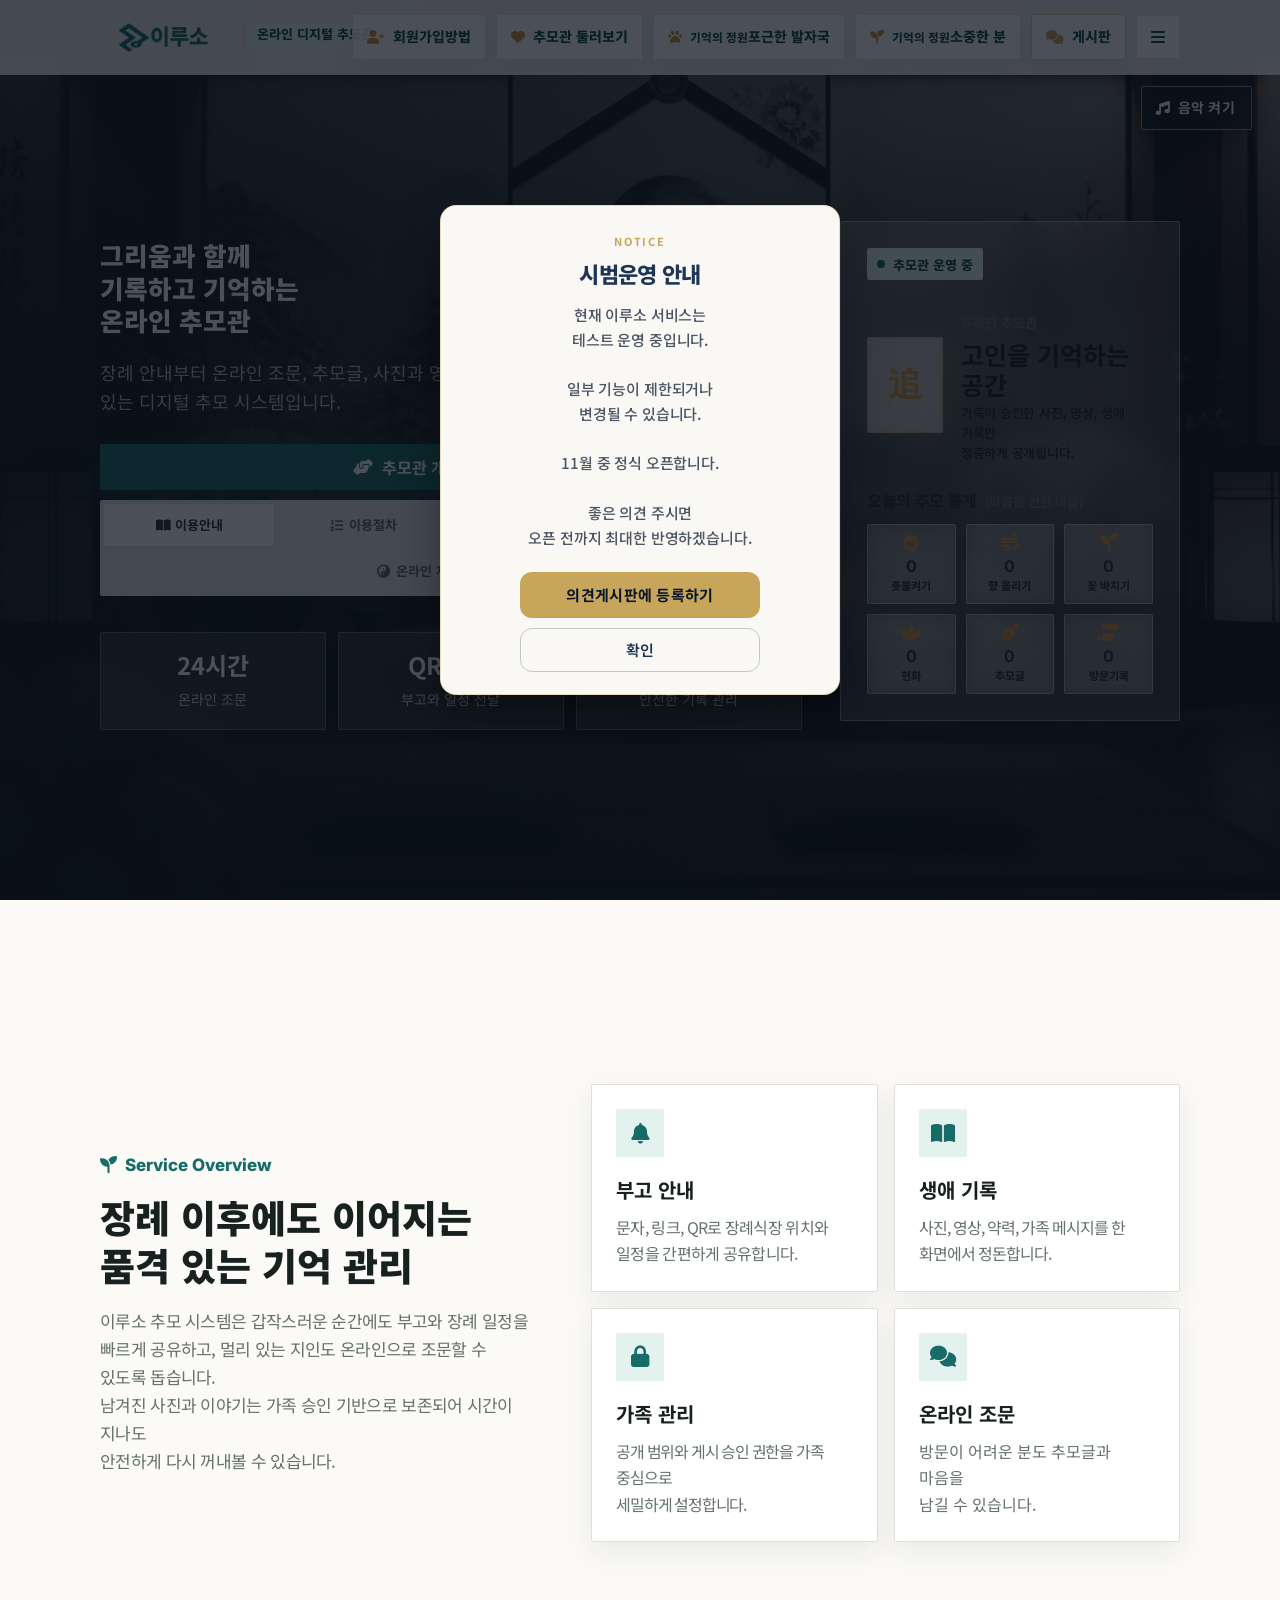
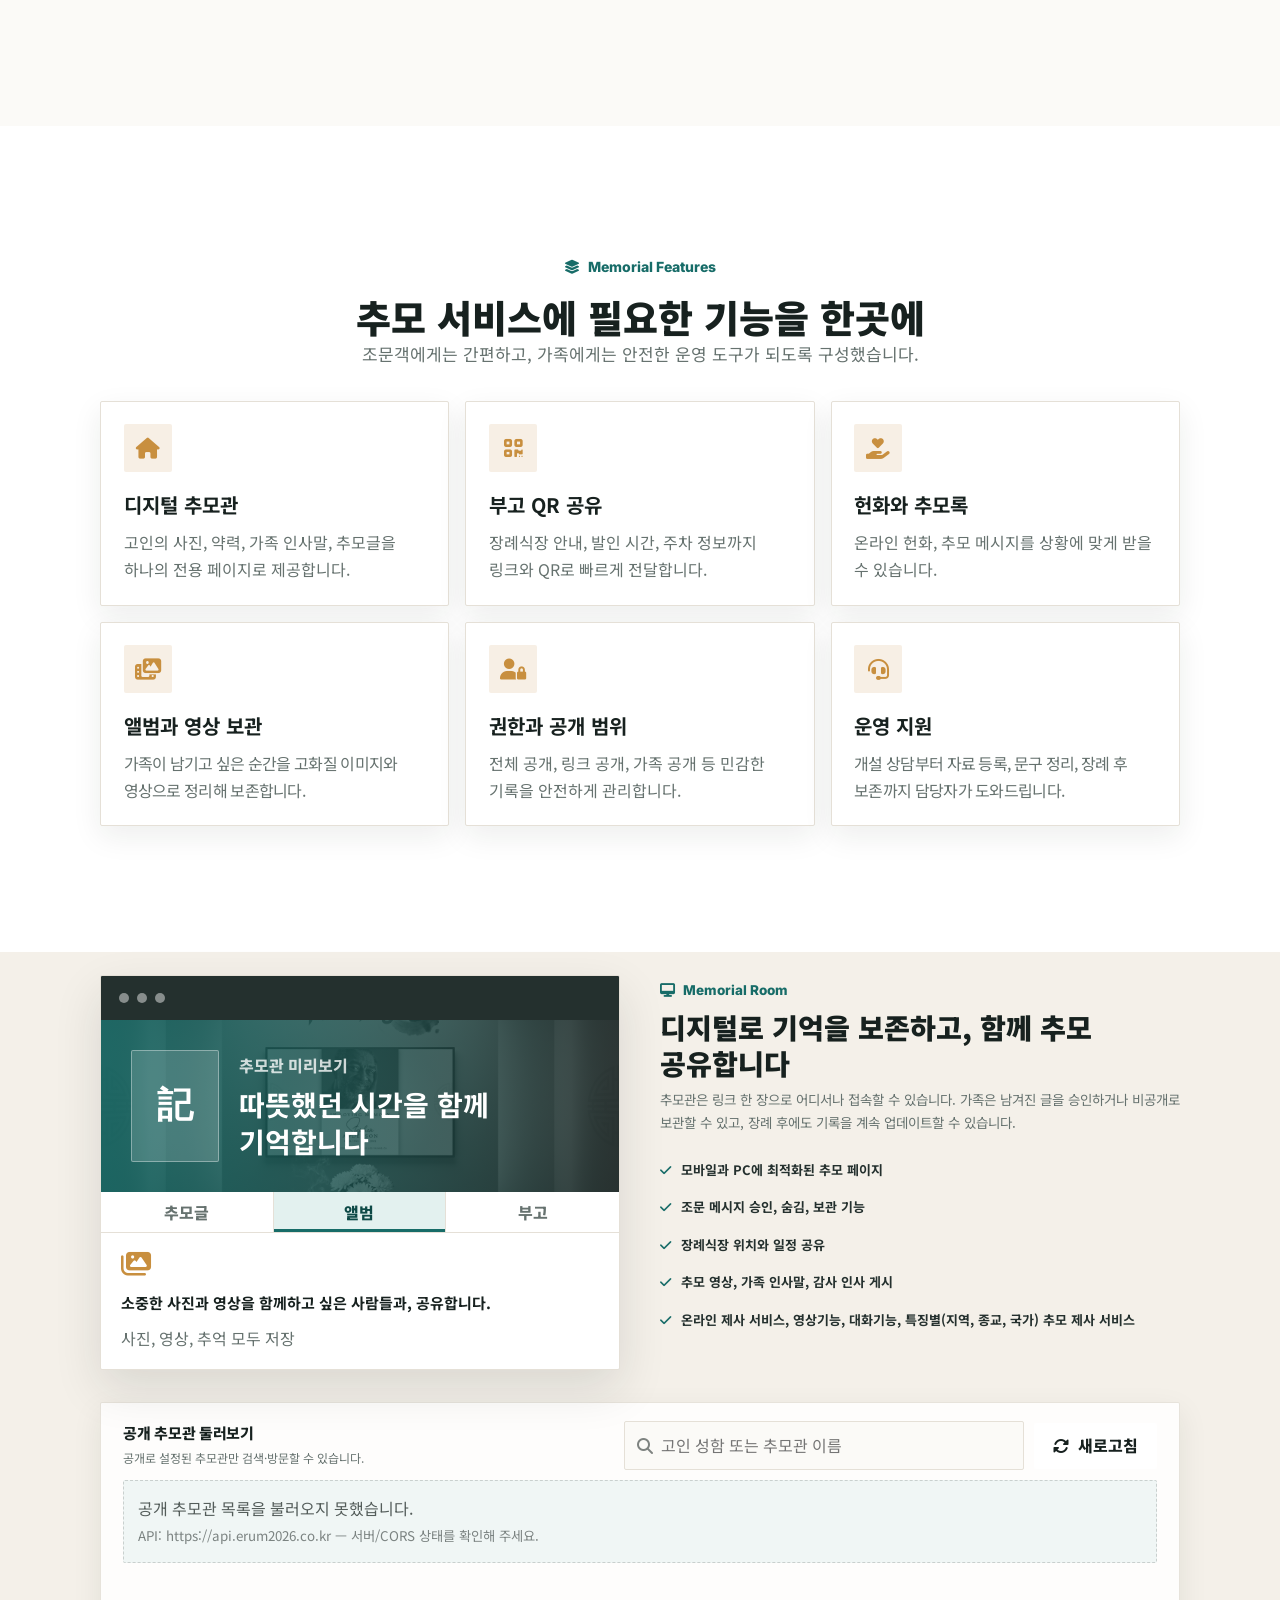
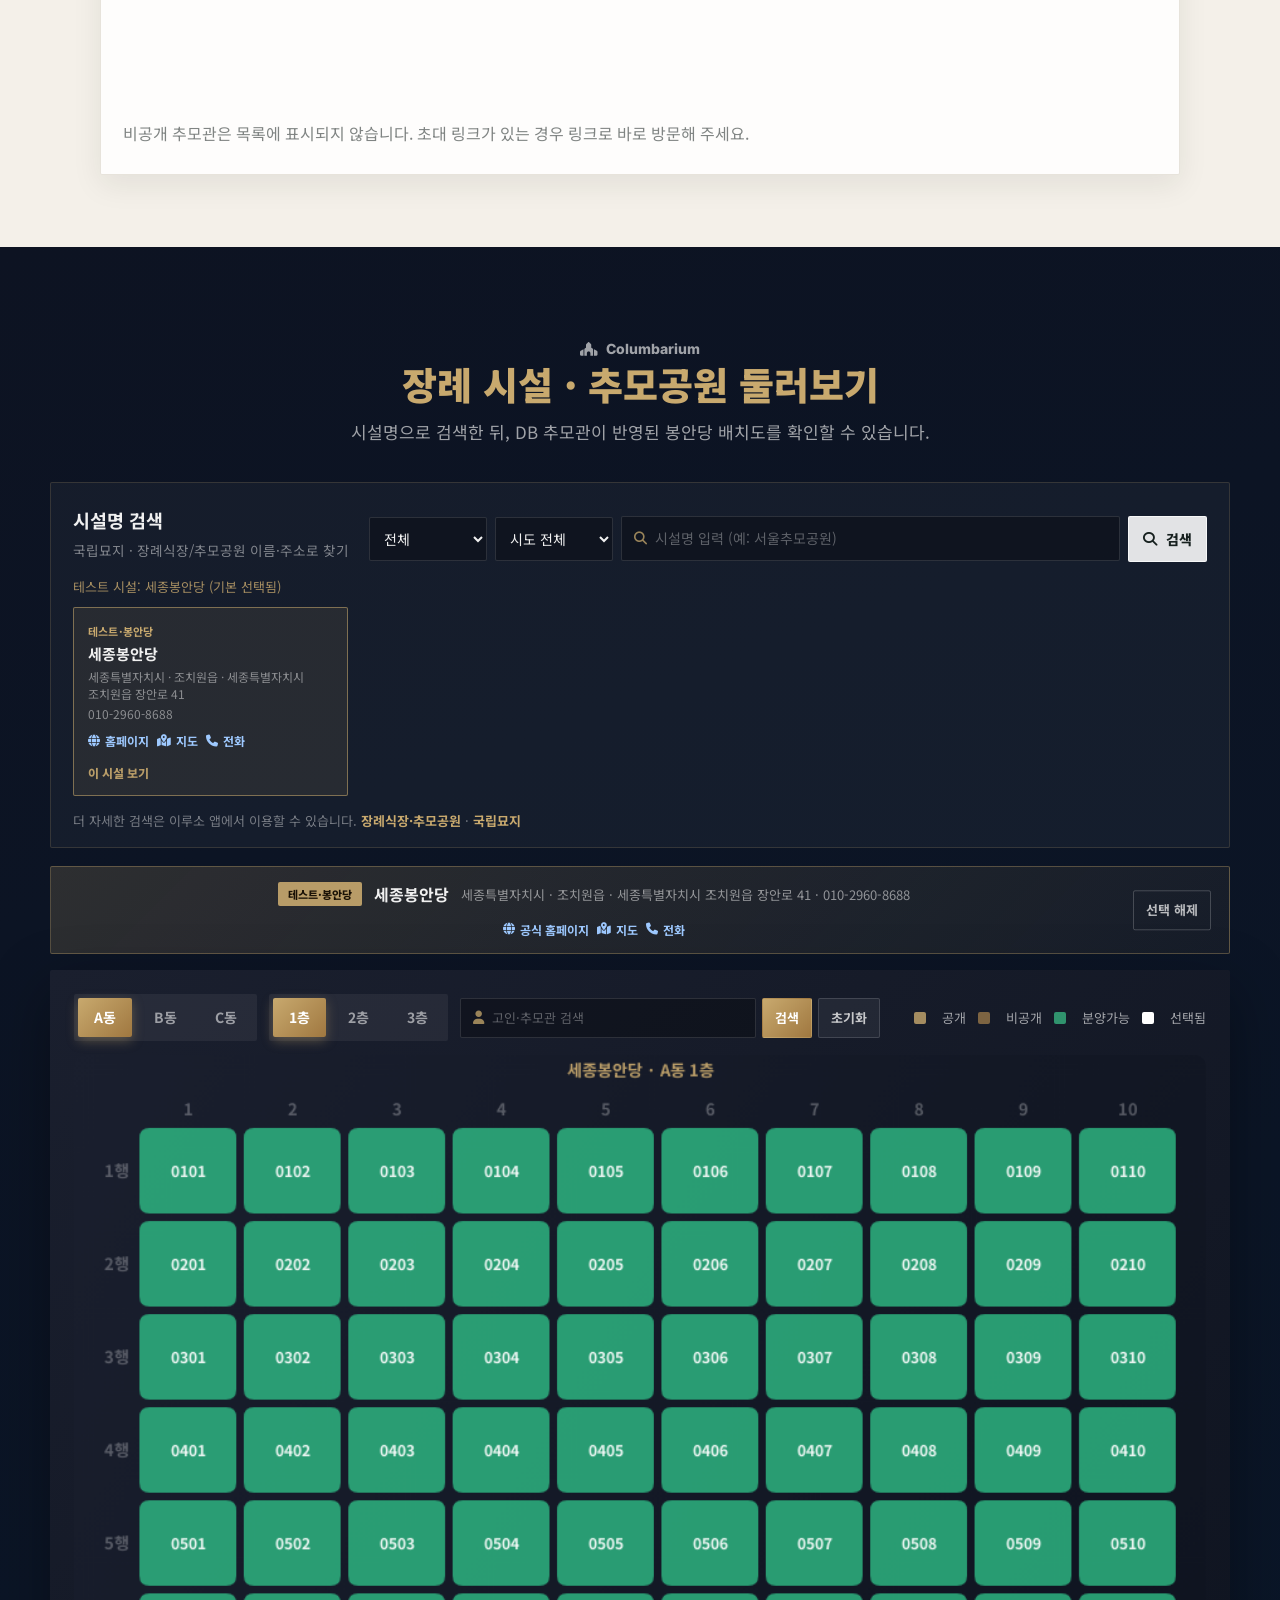
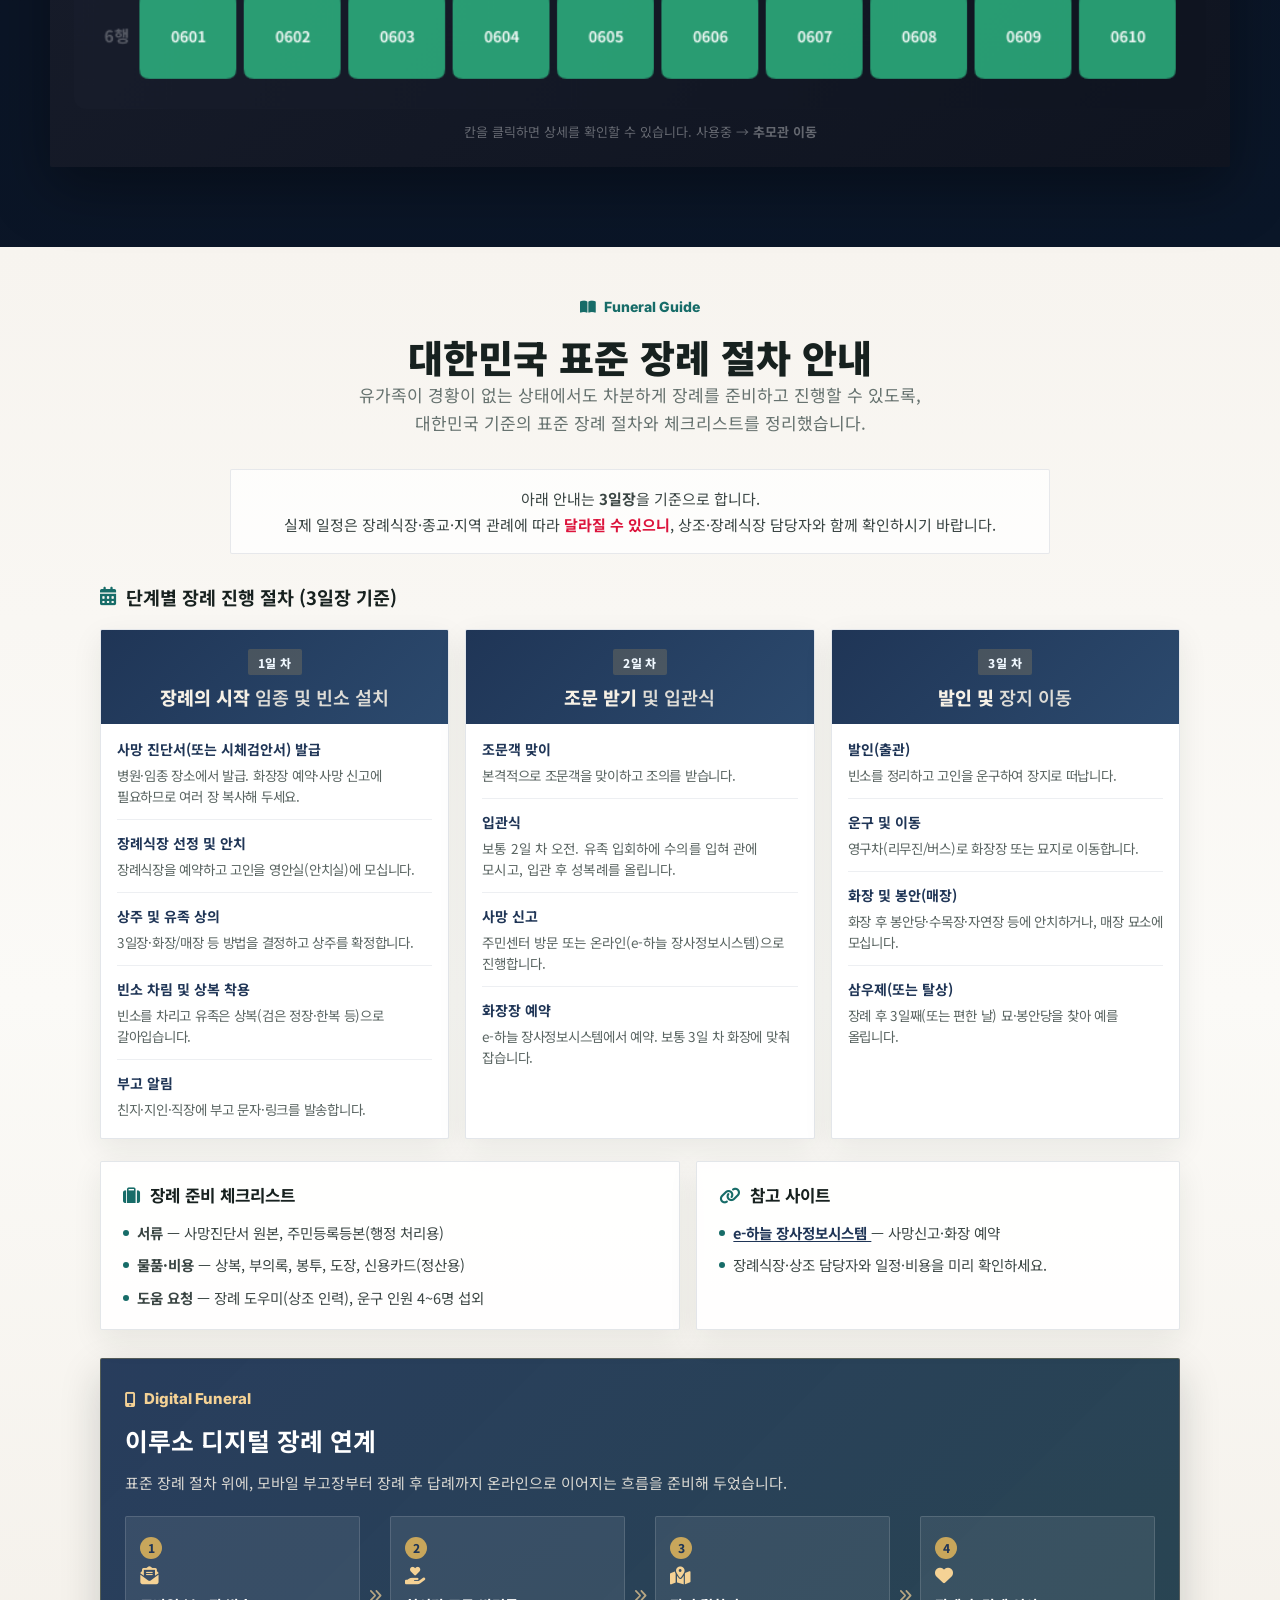
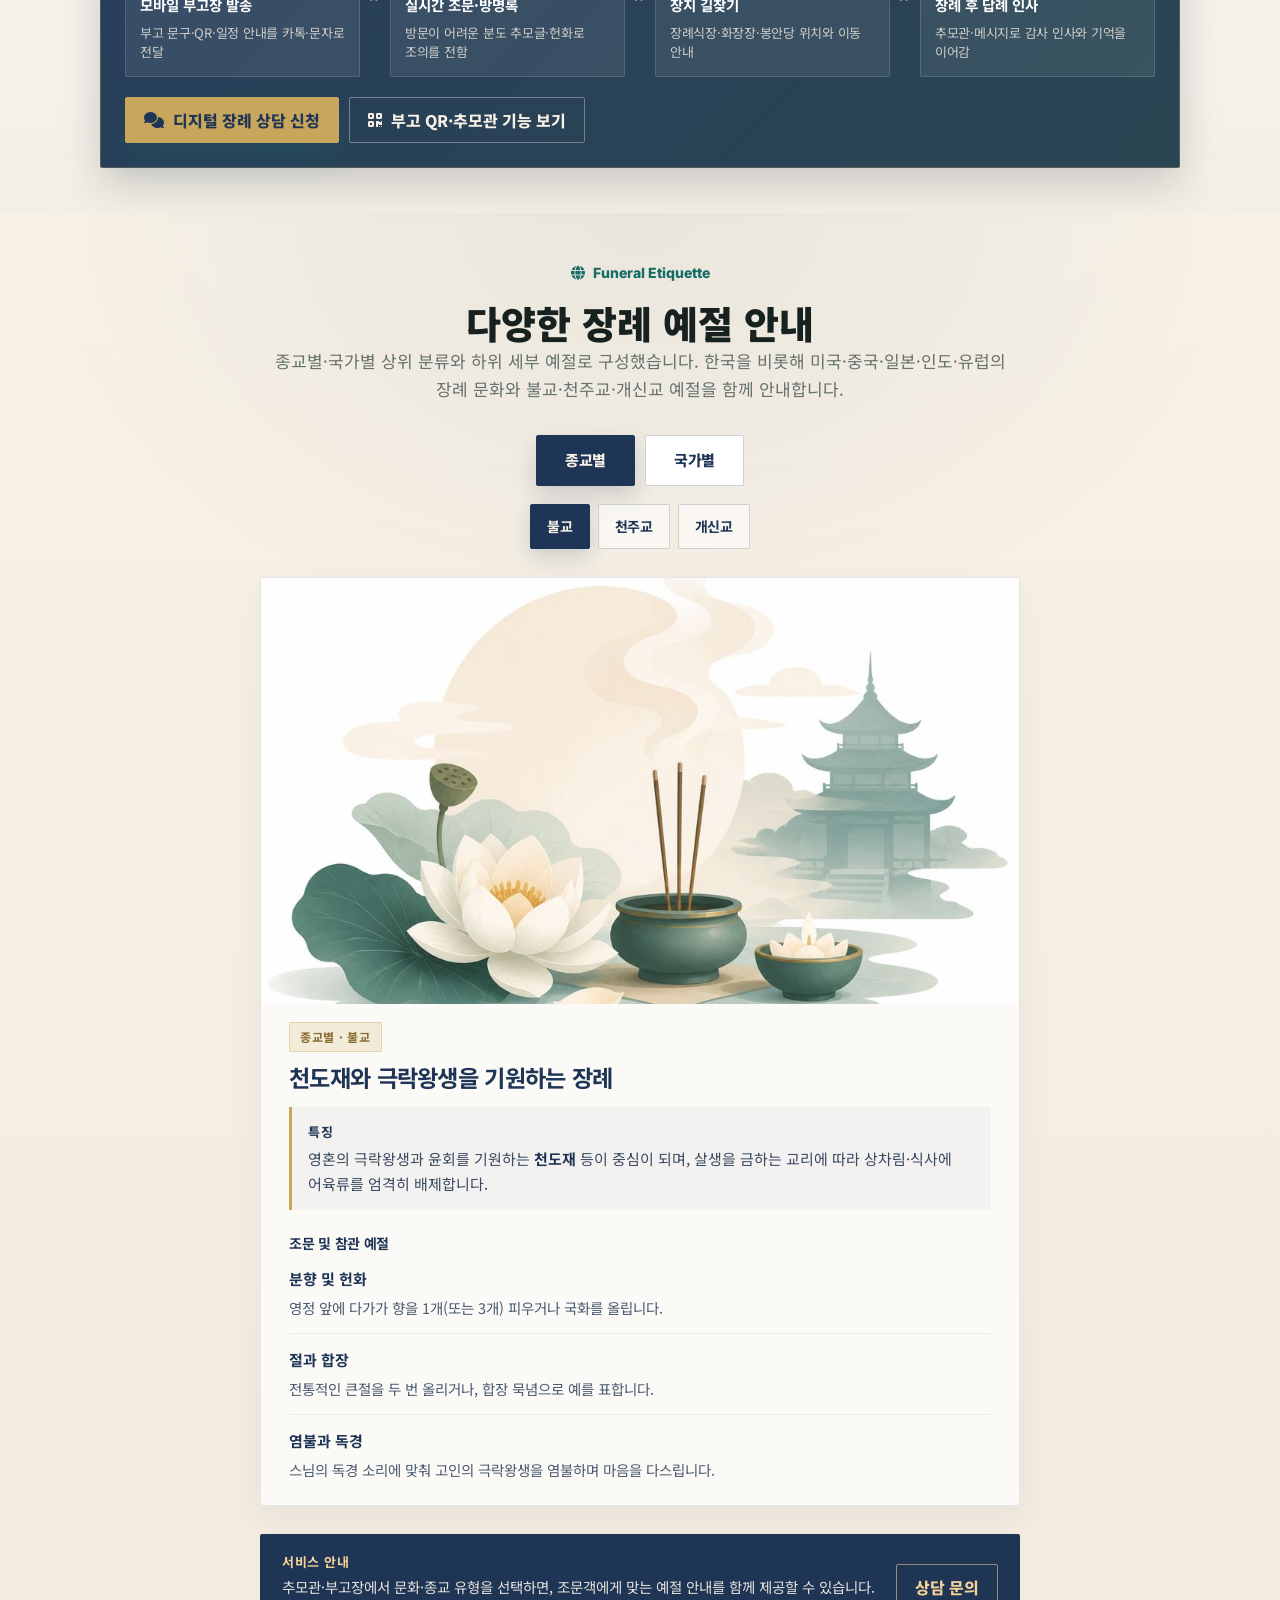
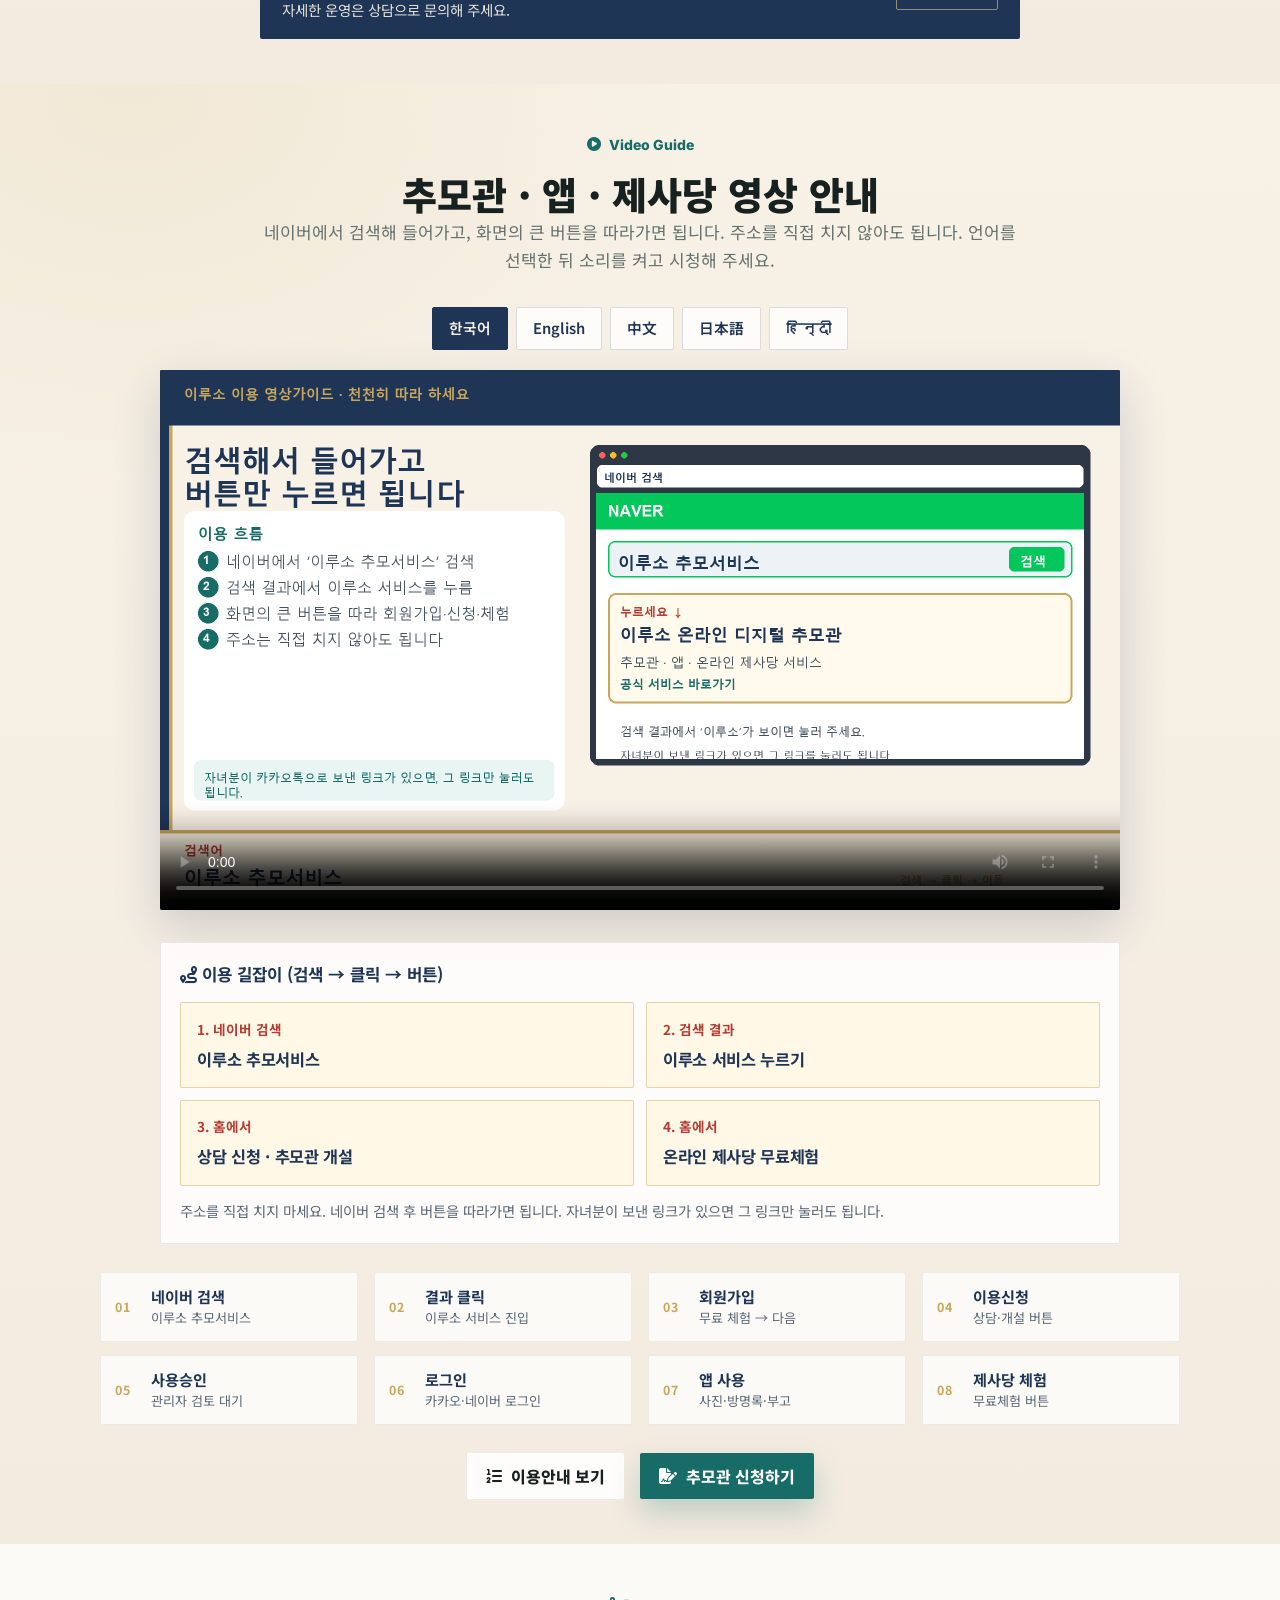
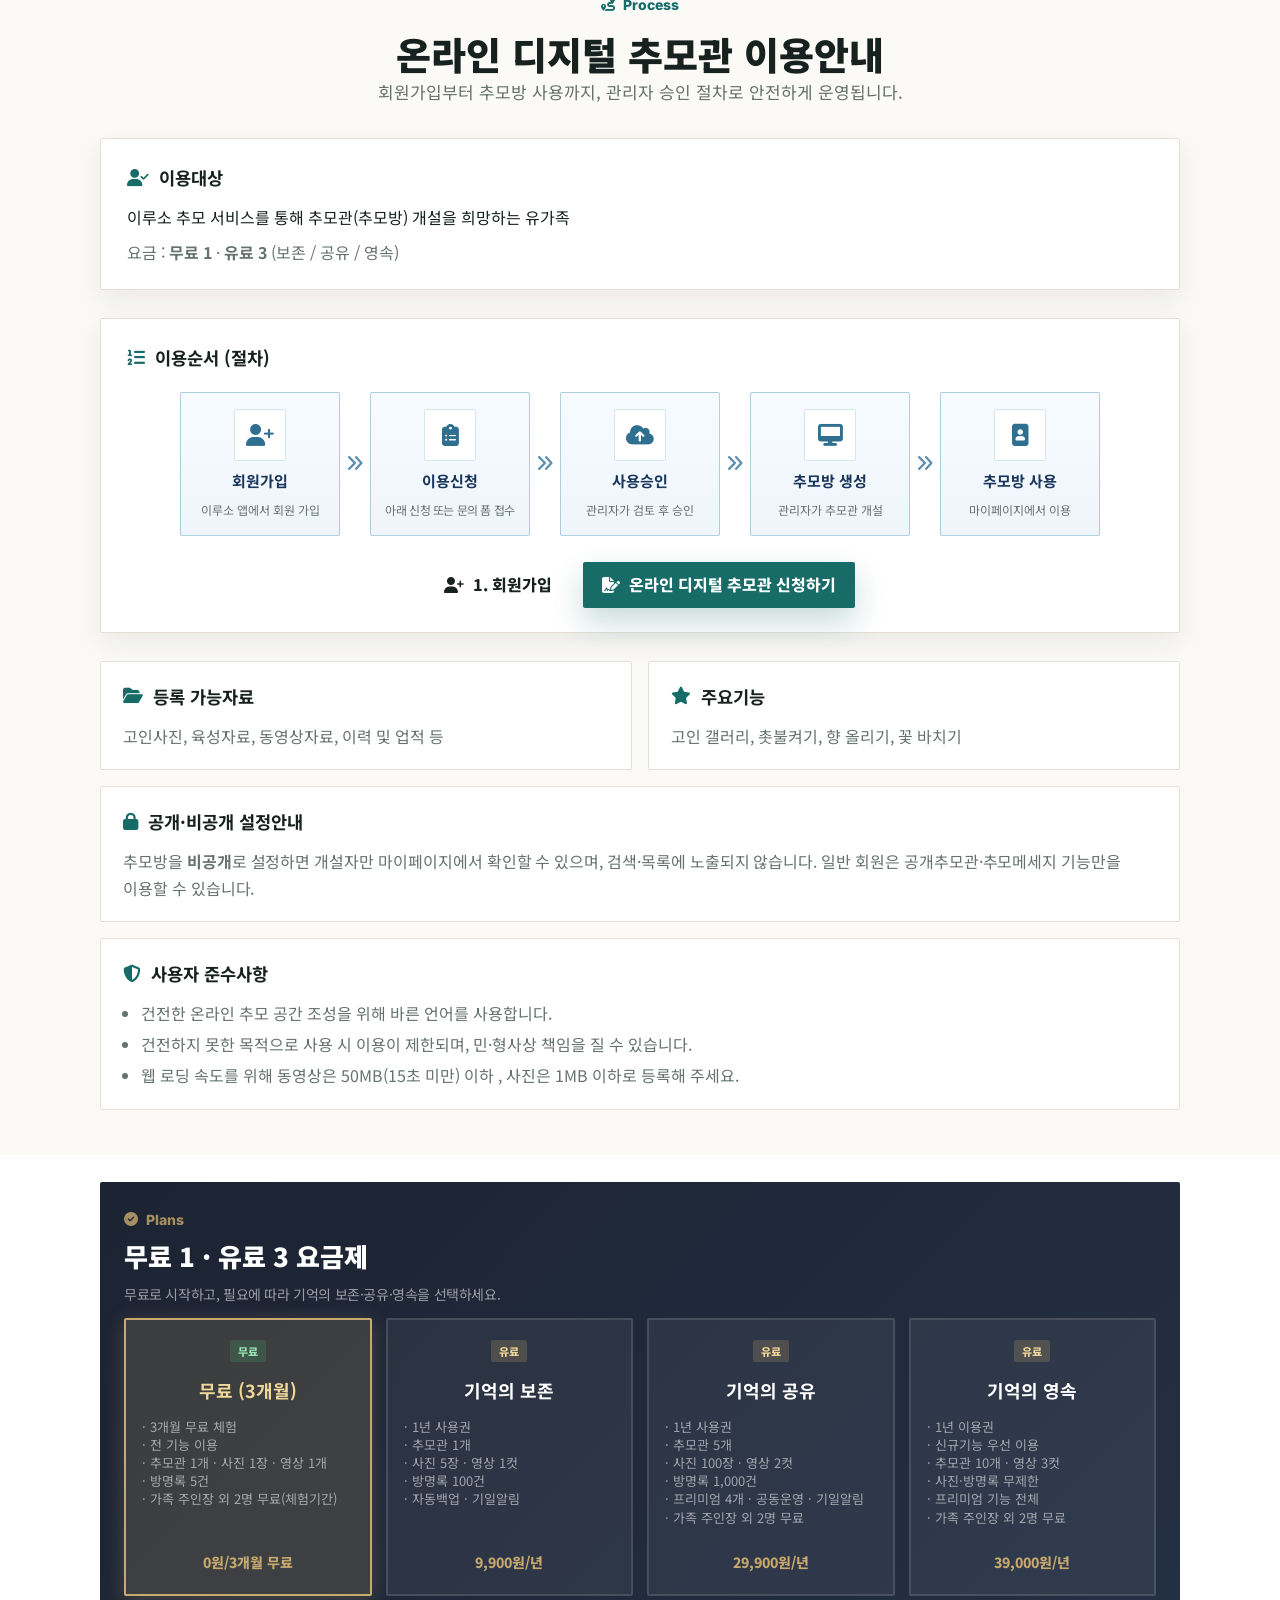
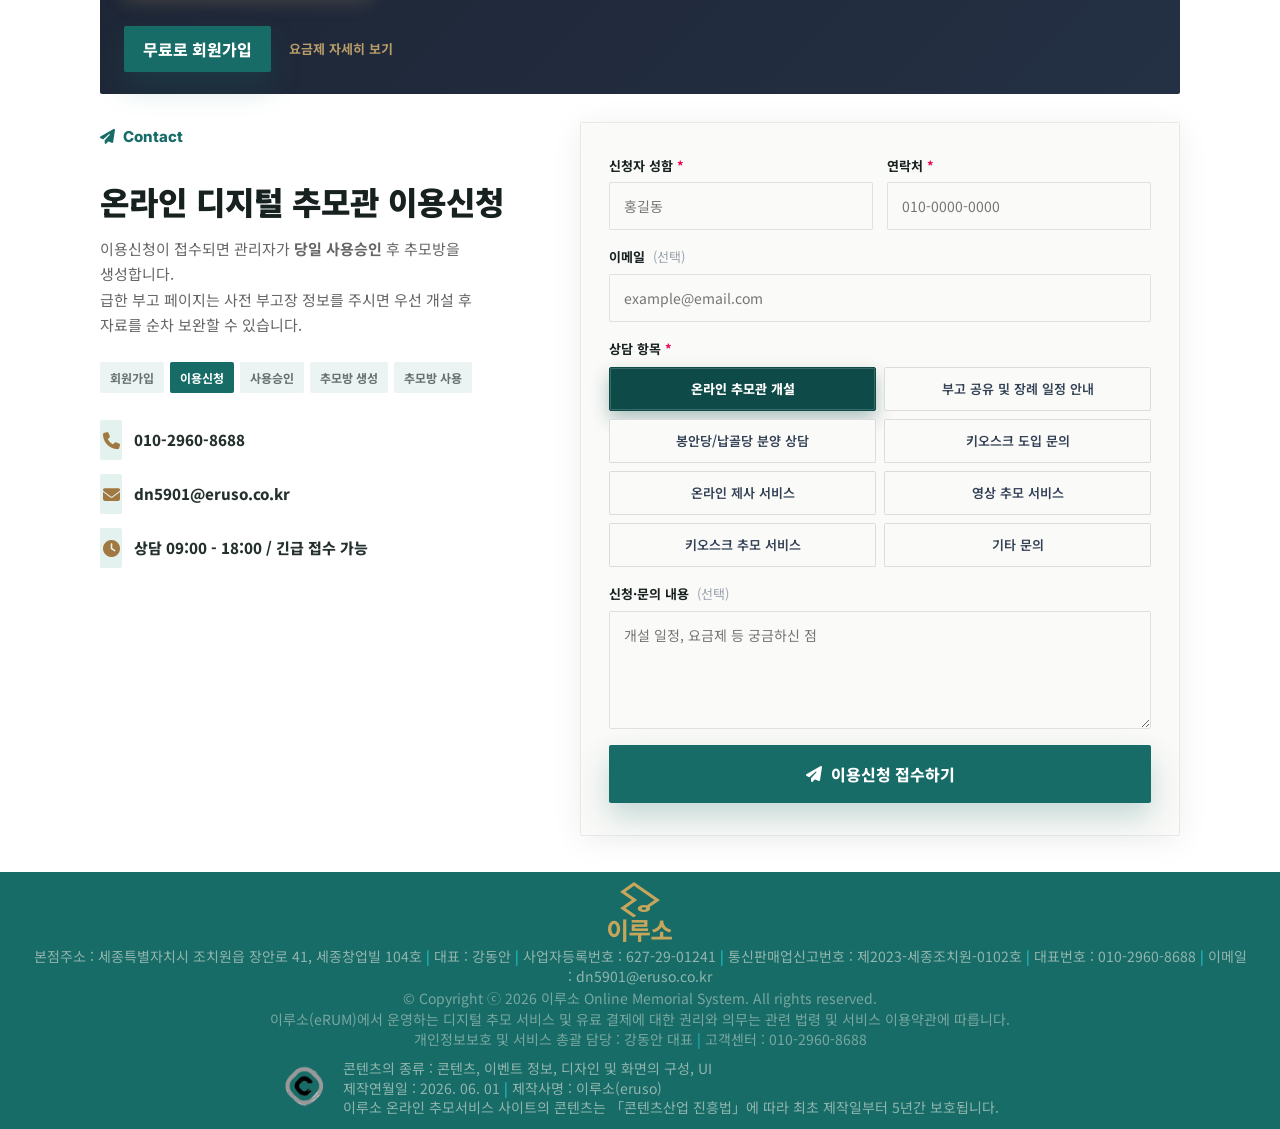
==== commit 4967bd5e: "Add files via upload 기억의 정원 버튼 추가 및 링크 변경" ====
--- a/index.html
+++ b/index.html
@@ -26,7 +26,7 @@
 
     <link rel="stylesheet" href="https://cdn.jsdelivr.net/npm/@fortawesome/fontawesome-free@6.4.0/css/all.min.css">
     <link href="https://fonts.googleapis.com/css2?family=Noto+Sans+KR:wght@300;400;500;700;900&family=Inter:wght@400;600;700&display=swap" rel="stylesheet">
-    <link rel="stylesheet" href="css/memorial.css?v=20260825-hero-playfade">
+    <link rel="stylesheet" href="css/memorial.css?v=20260906-garden-links">
     <!-- eternal_memory 연동 (로컬 호스트에서는 JS가 localhost로 자동 전환) -->
     <meta name="eruso-api-base" content="https://api.erum2026.co.kr">
     <meta name="eruso-app-base" content="https://erum2026.co.kr">
@@ -109,7 +109,8 @@
                 <li><a href="#cyber-apply"><i class="fas fa-list-ol" aria-hidden="true"></i><span>이용안내</span></a></li>
                 <li><a href="#cyber-apply"><i class="fas fa-envelope" aria-hidden="true"></i><span>문의</span></a></li>
                 <li><a id="navCommunityLink" class="js-community-board" data-community-view="list" href="https://erum2026.co.kr/community"><i class="fas fa-comments" aria-hidden="true"></i><span>게시판</span></a></li>
-                <li><a href="https://garden.erum2026.co.kr/" target="_blank" rel="noopener noreferrer"><i class="fas fa-seedling" aria-hidden="true"></i><span>기억의 정원</span></a></li>
+                <li><a href="https://garden-pet.erum2026.co.kr/" target="_blank" rel="noopener noreferrer"><i class="fas fa-paw" aria-hidden="true"></i><span>기억의 정원 · 포근한 발자국</span></a></li>
+                <li><a href="https://garden-human.erum2026.co.kr/" target="_blank" rel="noopener noreferrer"><i class="fas fa-seedling" aria-hidden="true"></i><span>기억의 정원 · 소중한 분</span></a></li>
             </ul>
             <div class="nav-right">
                 <a href="#process" class="nav-quick" data-nav-quick="signup">
@@ -120,9 +121,13 @@
                     <i class="fas fa-heart" aria-hidden="true"></i>
                     <span>추모관 둘러보기</span>
                 </a>
-                <a href="https://garden.erum2026.co.kr/" class="nav-quick" data-nav-quick="garden" target="_blank" rel="noopener noreferrer">
+                <a href="https://garden-pet.erum2026.co.kr/" class="nav-quick" data-nav-quick="garden-pet" target="_blank" rel="noopener noreferrer" aria-label="기억의 정원 · 포근한 발자국">
+                    <i class="fas fa-paw" aria-hidden="true"></i>
+                    <span><small>기억의 정원</small>포근한 발자국</span>
+                </a>
+                <a href="https://garden-human.erum2026.co.kr/" class="nav-quick" data-nav-quick="garden-human" target="_blank" rel="noopener noreferrer" aria-label="기억의 정원 · 소중한 분">
                     <i class="fas fa-seedling" aria-hidden="true"></i>
-                    <span>기억의 정원</span>
+                    <span><small>기억의 정원</small>소중한 분</span>
                 </a>
                 <a id="navCommunityCta" class="nav-board js-community-board" data-community-view="list" href="https://erum2026.co.kr/community">
                     <i class="fas fa-comments" aria-hidden="true"></i>
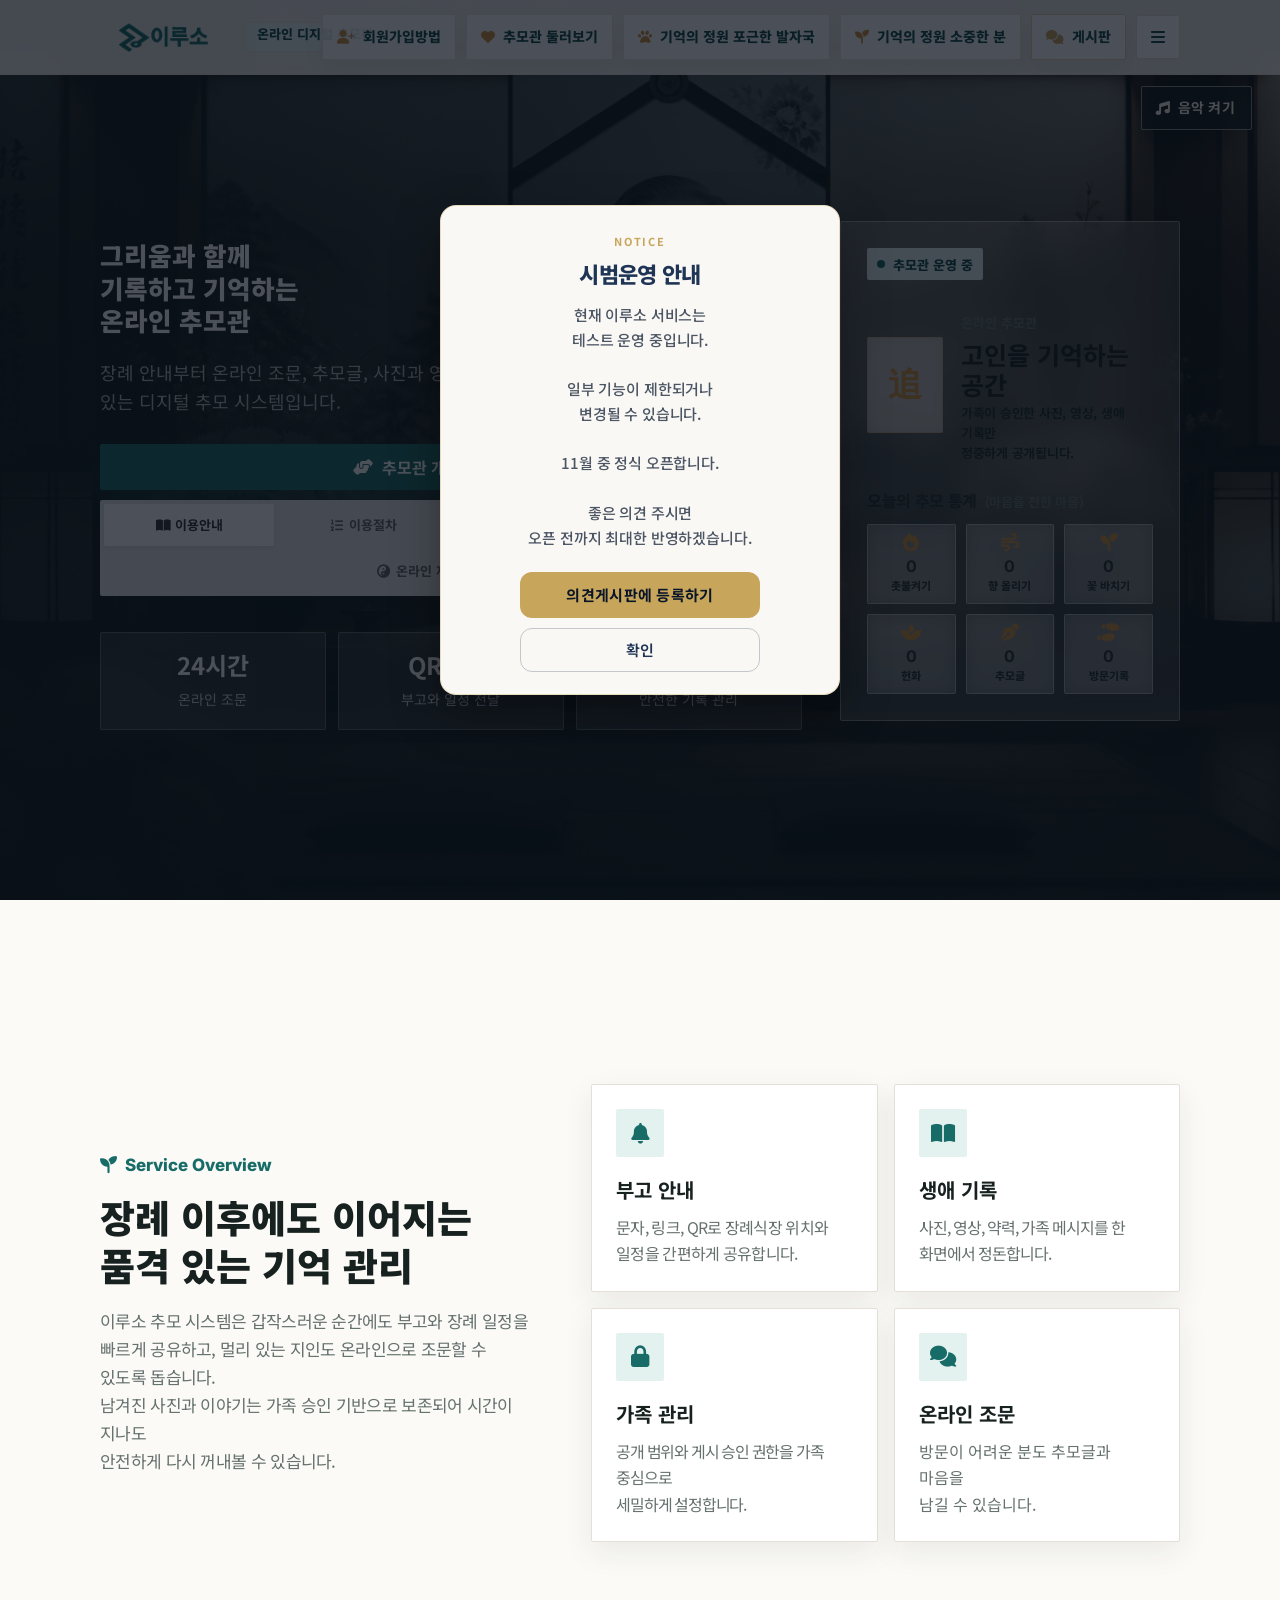
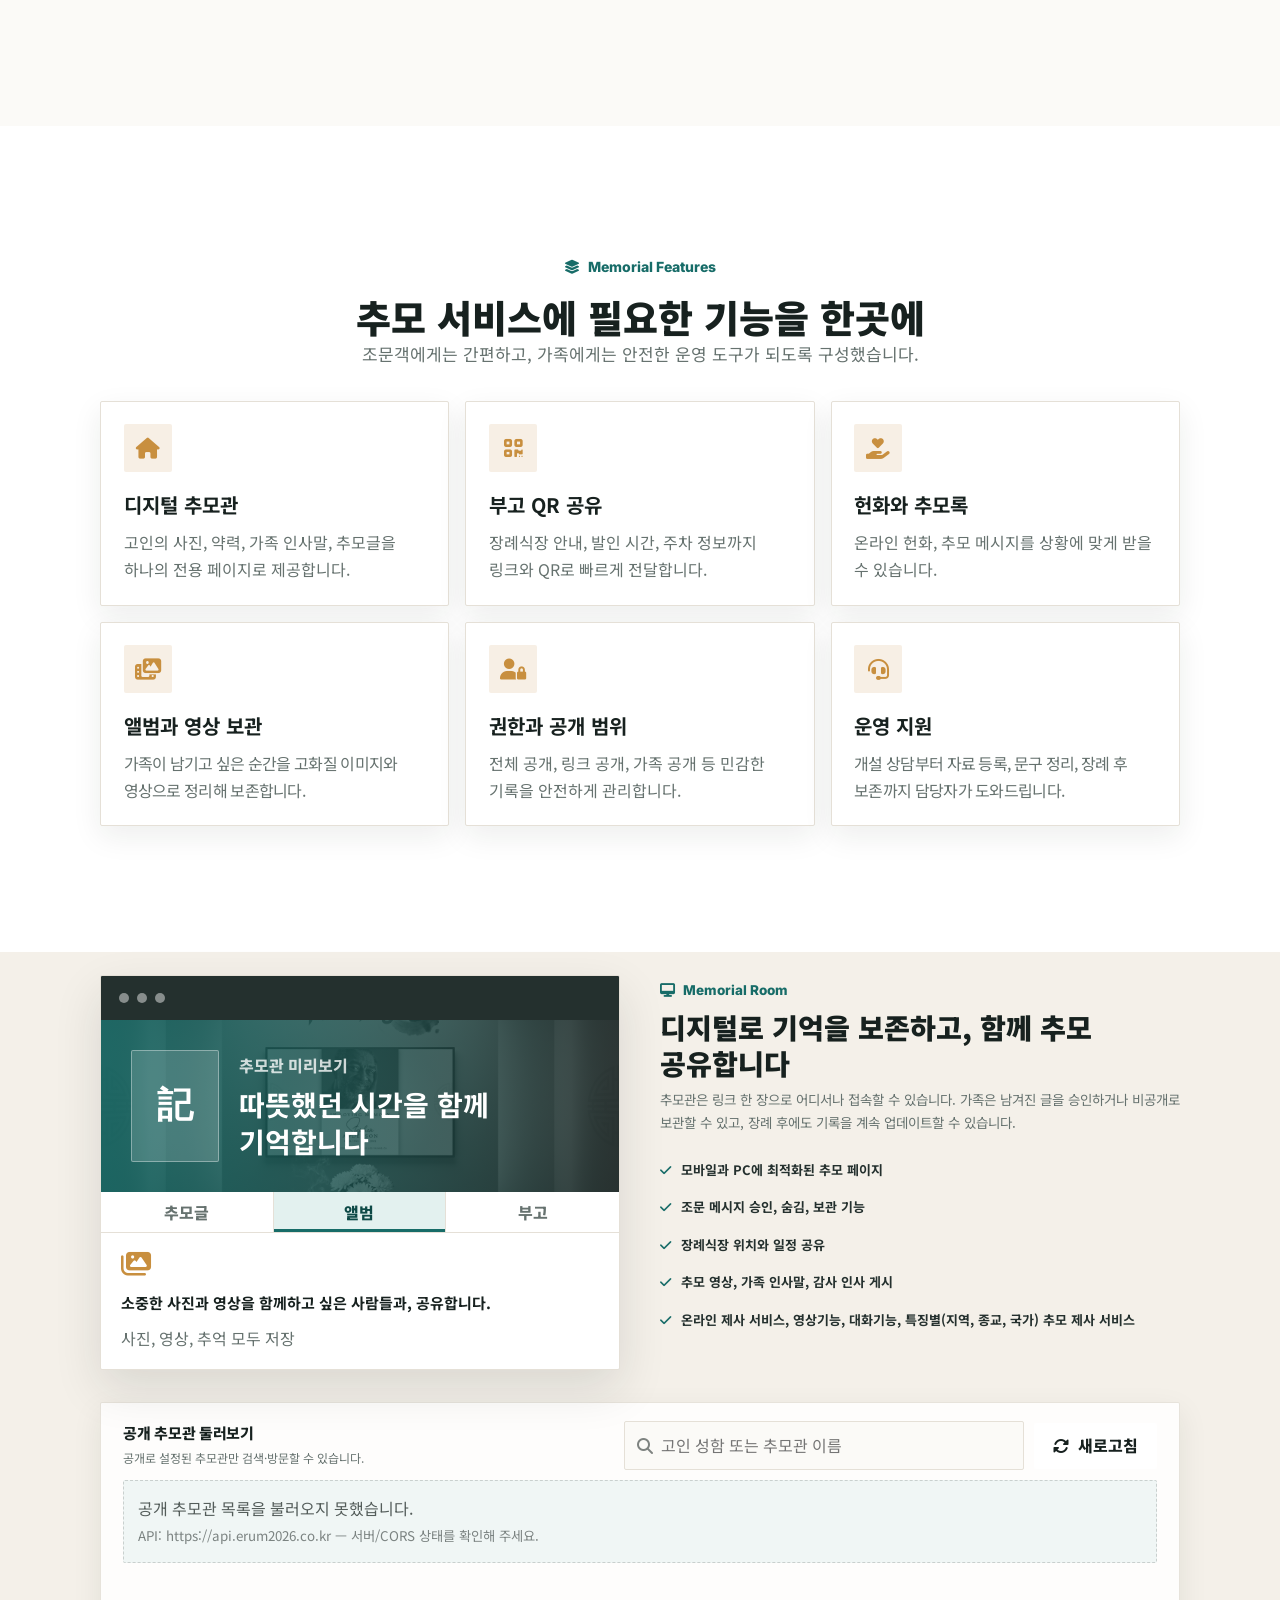
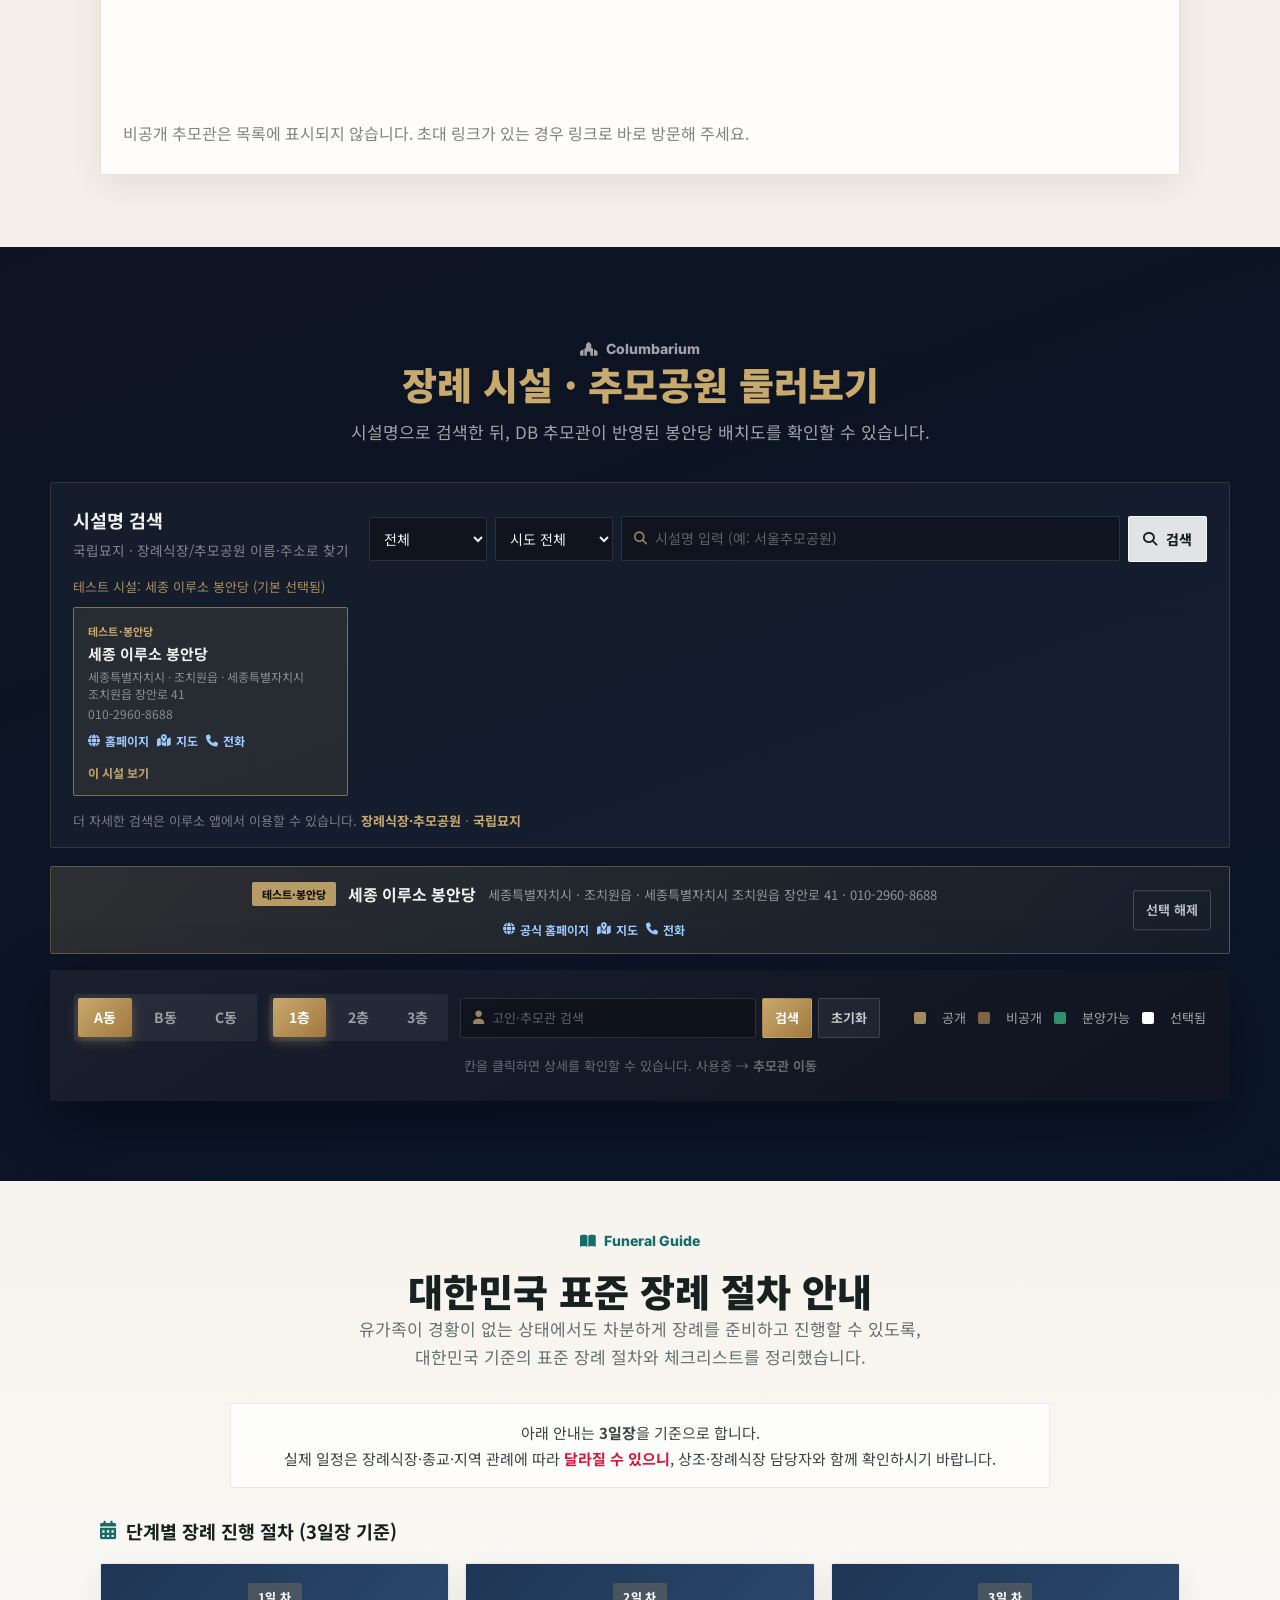
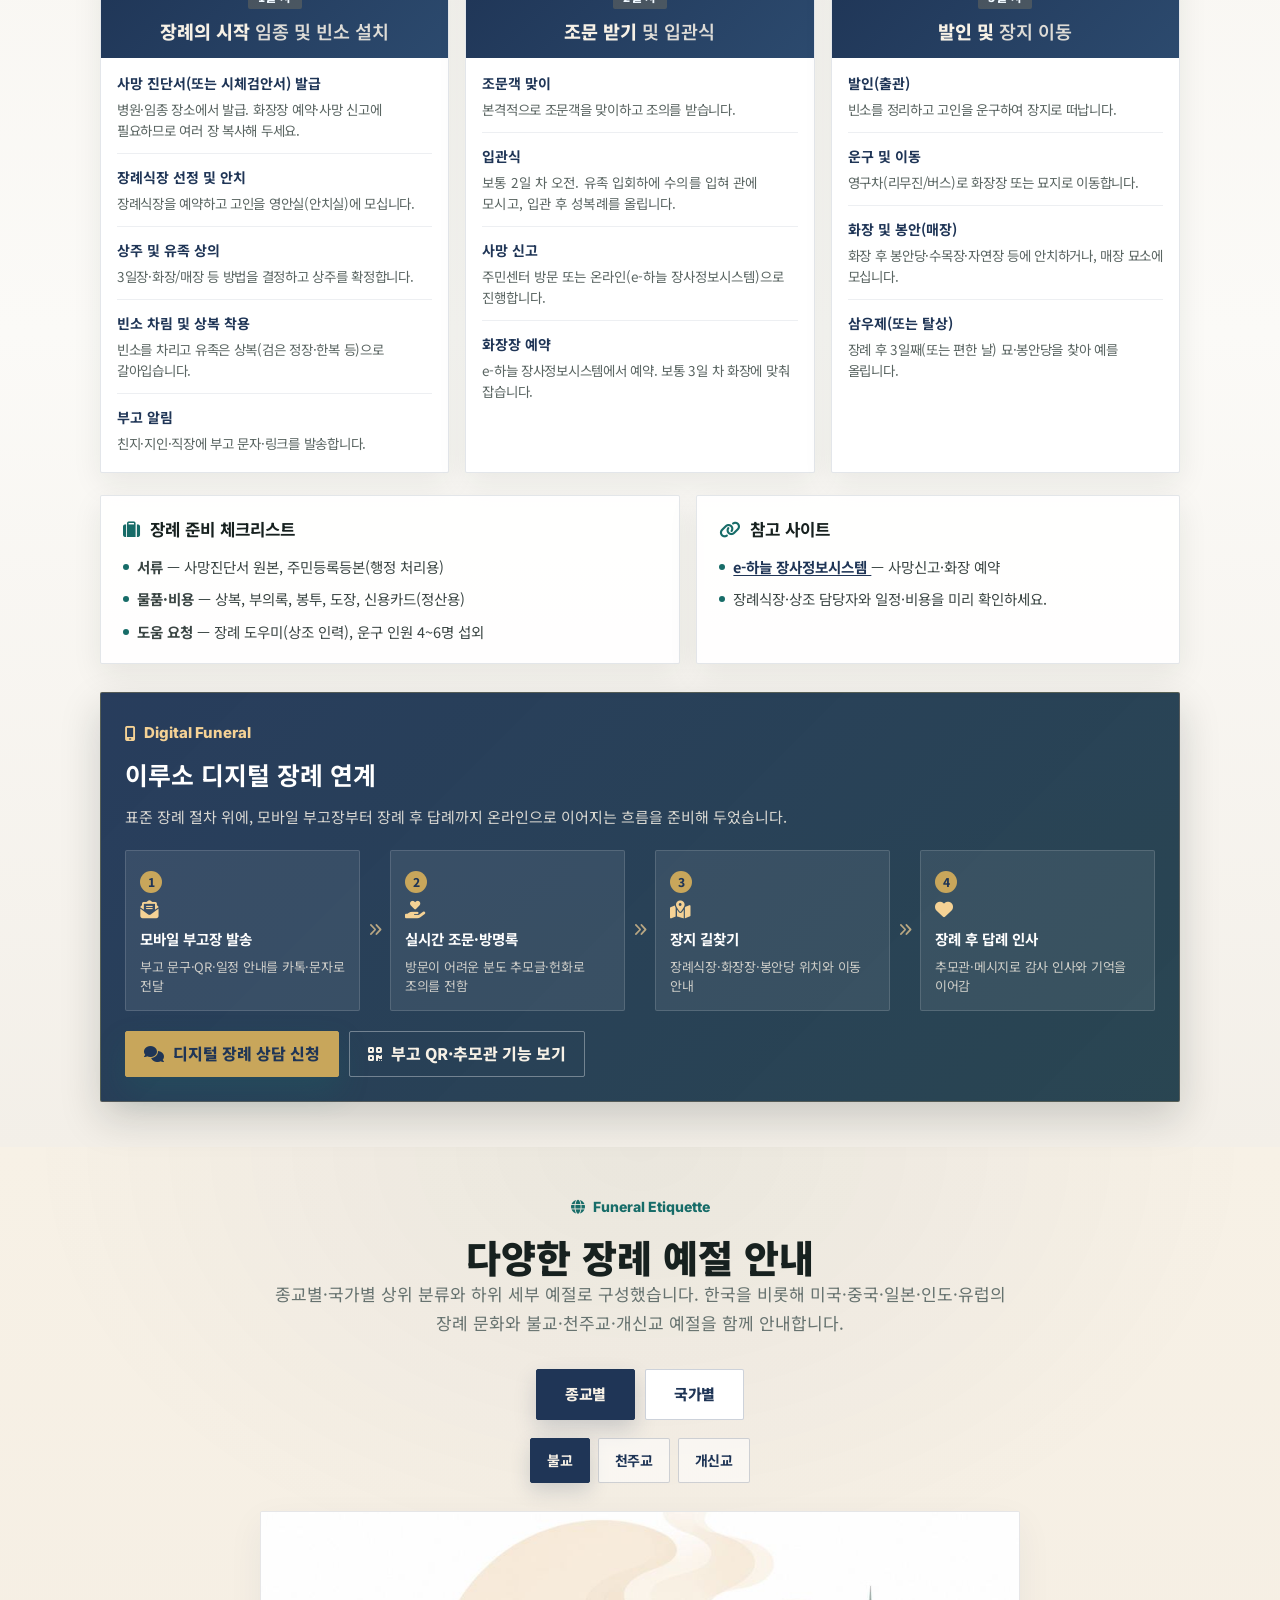
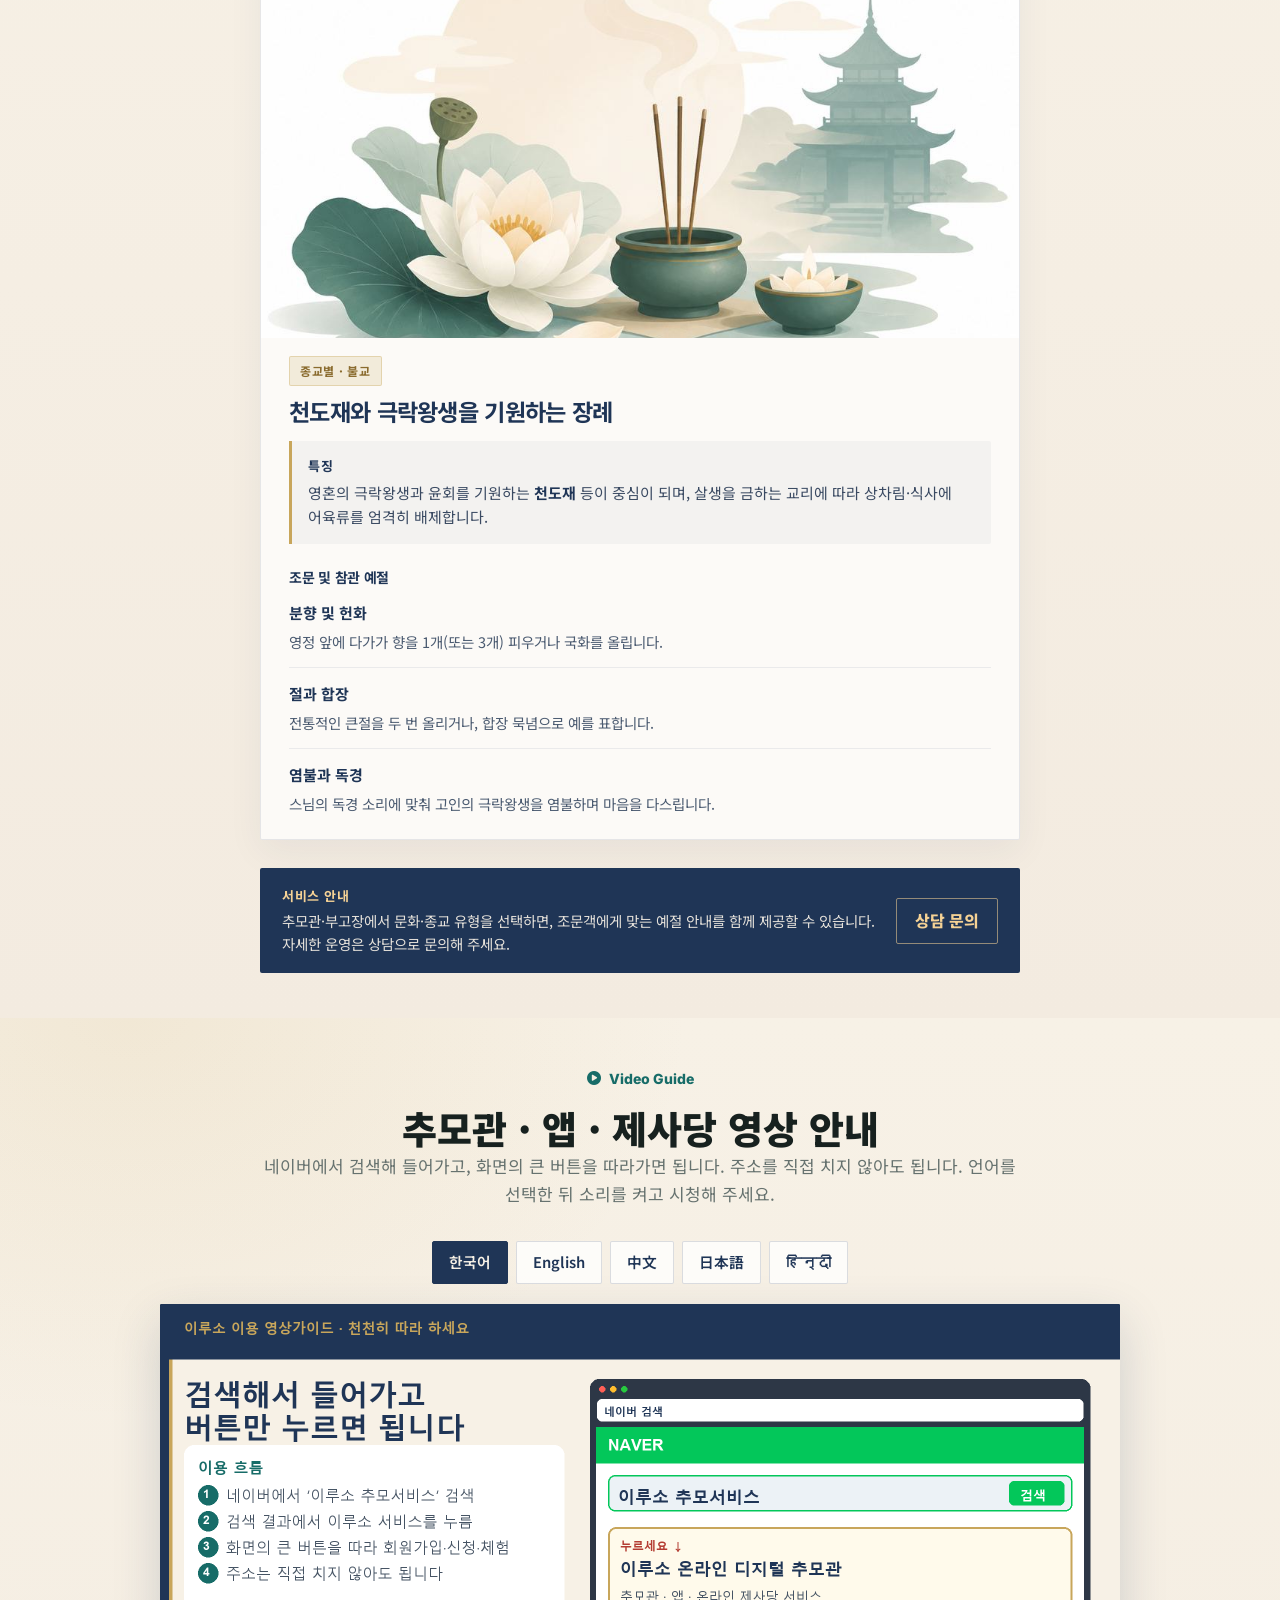
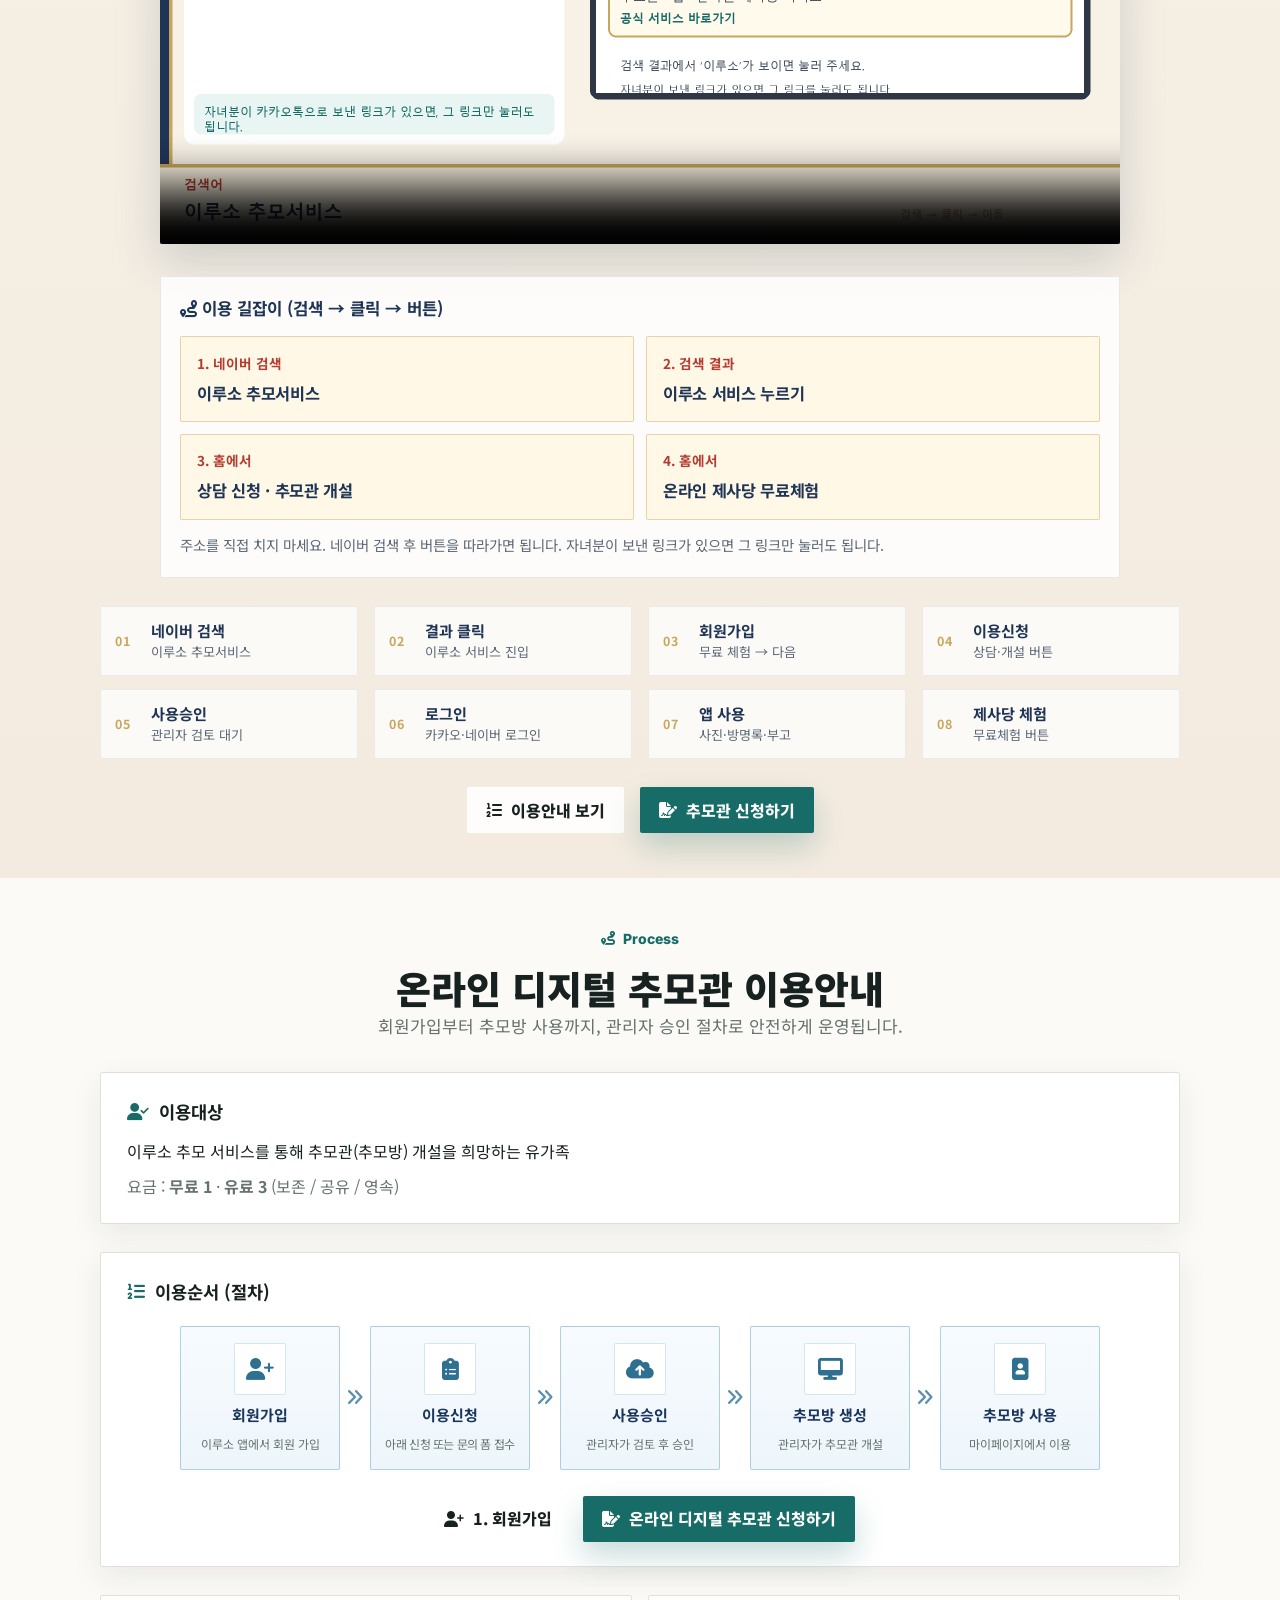
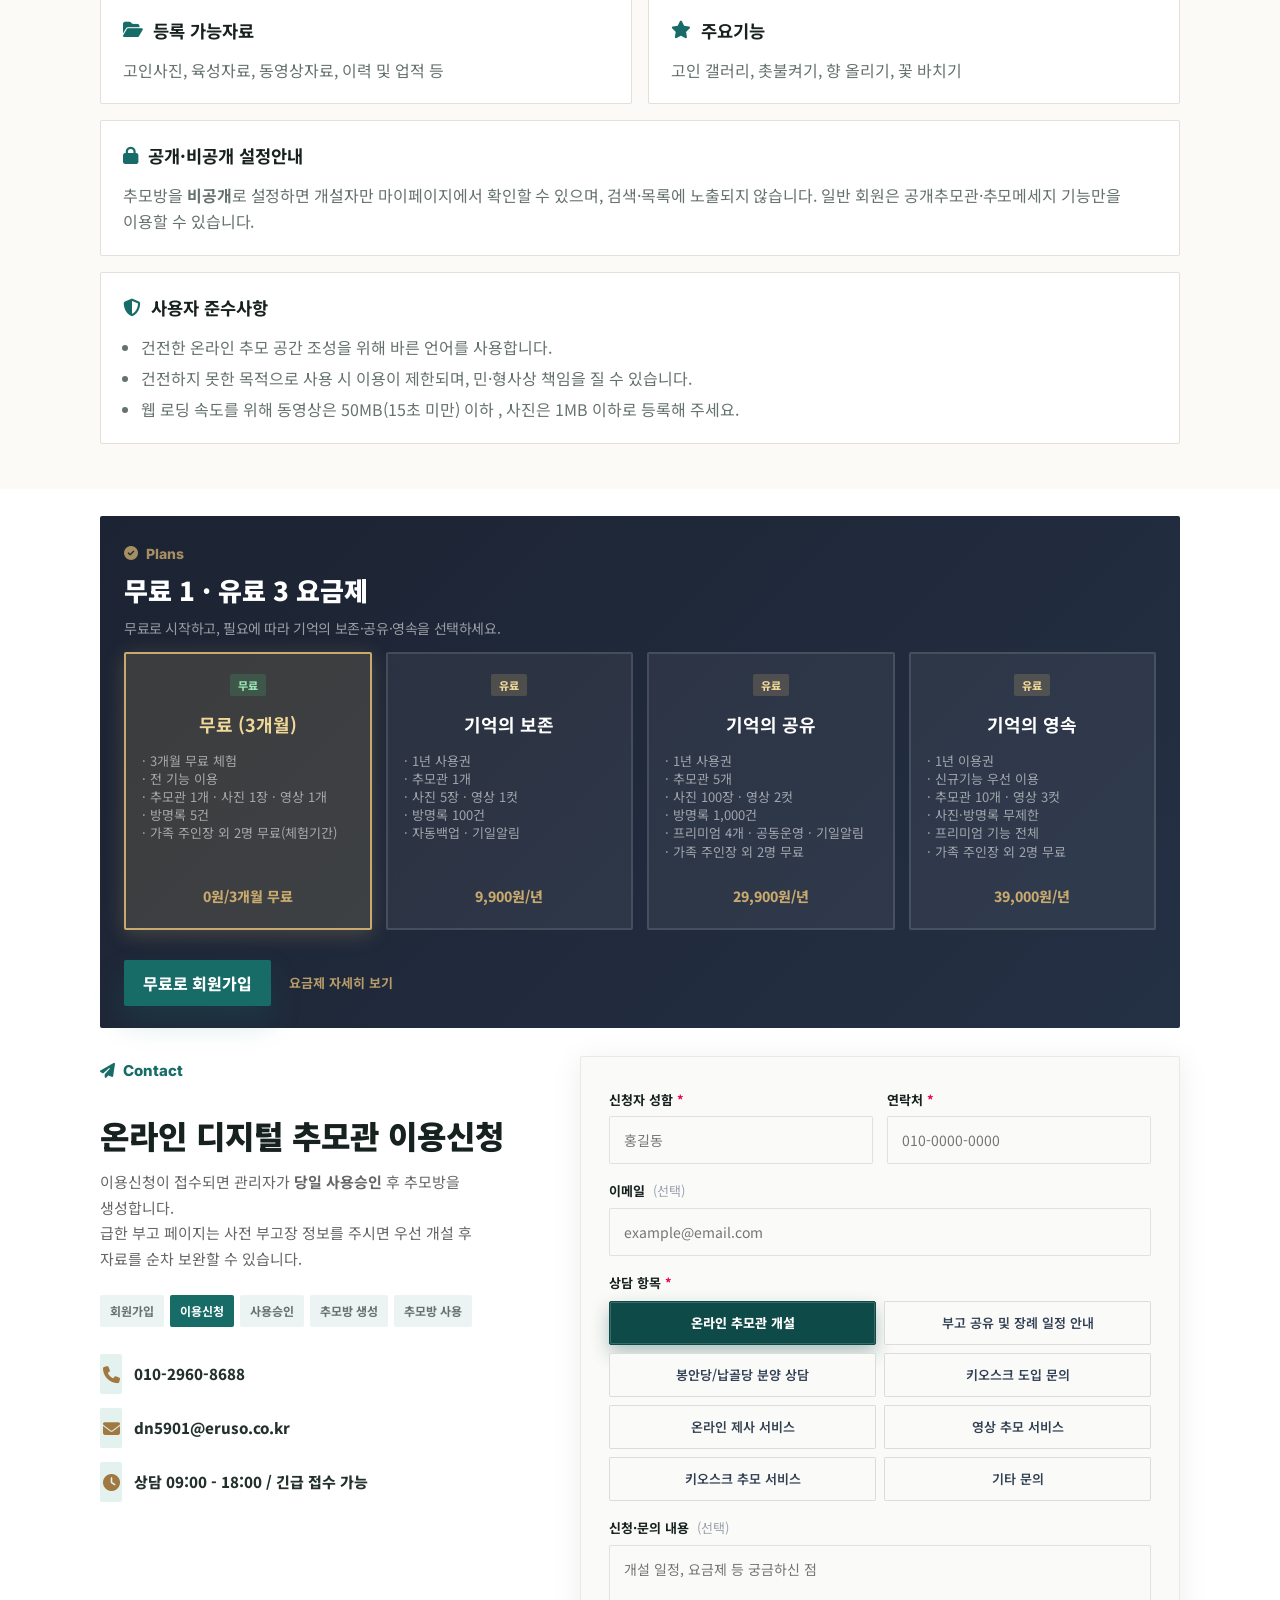
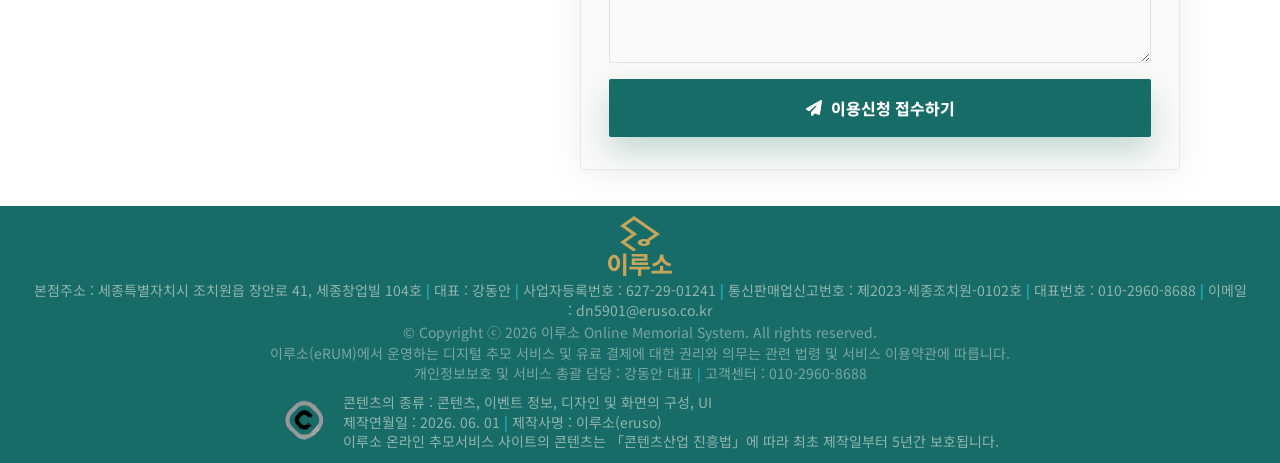
==== commit 85047448: "Add files via upload" ====
--- a/index.html
+++ b/index.html
@@ -26,7 +26,21 @@
 
     <link rel="stylesheet" href="https://cdn.jsdelivr.net/npm/@fortawesome/fontawesome-free@6.4.0/css/all.min.css">
     <link href="https://fonts.googleapis.com/css2?family=Noto+Sans+KR:wght@300;400;500;700;900&family=Inter:wght@400;600;700&display=swap" rel="stylesheet">
-    <link rel="stylesheet" href="css/memorial.css?v=20260906-garden-links">
+    <link rel="stylesheet" href="css/memorial.css?v=20260906-garden-fix">
+    <script type="importmap">
+    {
+      "imports": {
+        "react": "https://esm.sh/react@18.3.1",
+        "react/jsx-runtime": "https://esm.sh/react@18.3.1/jsx-runtime",
+        "react/jsx-dev-runtime": "https://esm.sh/react@18.3.1/jsx-dev-runtime",
+        "react-dom": "https://esm.sh/react-dom@18.3.1",
+        "react-dom/client": "https://esm.sh/react-dom@18.3.1/client",
+        "three": "https://esm.sh/three@0.160.1",
+        "@react-three/fiber": "https://esm.sh/@react-three/fiber@8.17.10?external=react,react-dom,three",
+        "@react-three/drei": "https://esm.sh/@react-three/drei@9.117.3?external=react,react-dom,three,@react-three/fiber"
+      }
+    }
+    </script>
     <!-- eternal_memory 연동 (로컬 호스트에서는 JS가 localhost로 자동 전환) -->
     <meta name="eruso-api-base" content="https://api.erum2026.co.kr">
     <meta name="eruso-app-base" content="https://erum2026.co.kr">
@@ -109,8 +123,8 @@
                 <li><a href="#cyber-apply"><i class="fas fa-list-ol" aria-hidden="true"></i><span>이용안내</span></a></li>
                 <li><a href="#cyber-apply"><i class="fas fa-envelope" aria-hidden="true"></i><span>문의</span></a></li>
                 <li><a id="navCommunityLink" class="js-community-board" data-community-view="list" href="https://erum2026.co.kr/community"><i class="fas fa-comments" aria-hidden="true"></i><span>게시판</span></a></li>
-                <li><a href="https://garden-pet.erum2026.co.kr/" target="_blank" rel="noopener noreferrer"><i class="fas fa-paw" aria-hidden="true"></i><span>기억의 정원 · 포근한 발자국</span></a></li>
-                <li><a href="https://garden-human.erum2026.co.kr/" target="_blank" rel="noopener noreferrer"><i class="fas fa-seedling" aria-hidden="true"></i><span>기억의 정원 · 소중한 분</span></a></li>
+                <li><a href="https://garden-pet.erum2026.co.kr/" rel="noopener noreferrer"><i class="fas fa-paw" aria-hidden="true"></i><span>기억의 정원 ·<br>포근한 발자국</span></a></li>
+                <li><a href="https://garden-human.erum2026.co.kr/" rel="noopener noreferrer"><i class="fas fa-seedling" aria-hidden="true"></i><span>기억의 정원 ·<br>소중한 분</span></a></li>
             </ul>
             <div class="nav-right">
                 <a href="#process" class="nav-quick" data-nav-quick="signup">
@@ -121,13 +135,19 @@
                     <i class="fas fa-heart" aria-hidden="true"></i>
                     <span>추모관 둘러보기</span>
                 </a>
-                <a href="https://garden-pet.erum2026.co.kr/" class="nav-quick" data-nav-quick="garden-pet" target="_blank" rel="noopener noreferrer" aria-label="기억의 정원 · 포근한 발자국">
+                <a href="https://garden-pet.erum2026.co.kr/" class="nav-quick" data-nav-quick="garden-pet" rel="noopener noreferrer" aria-label="기억의 정원 · 포근한 발자국">
                     <i class="fas fa-paw" aria-hidden="true"></i>
-                    <span><small>기억의 정원</small>포근한 발자국</span>
+                    <span class="nav-quick-label">
+                        <span class="nav-quick-kicker">기억의 정원</span>
+                        <span class="nav-quick-name">포근한 발자국</span>
+                    </span>
                 </a>
-                <a href="https://garden-human.erum2026.co.kr/" class="nav-quick" data-nav-quick="garden-human" target="_blank" rel="noopener noreferrer" aria-label="기억의 정원 · 소중한 분">
+                <a href="https://garden-human.erum2026.co.kr/" class="nav-quick" data-nav-quick="garden-human" rel="noopener noreferrer" aria-label="기억의 정원 · 소중한 분">
                     <i class="fas fa-seedling" aria-hidden="true"></i>
-                    <span><small>기억의 정원</small>소중한 분</span>
+                    <span class="nav-quick-label">
+                        <span class="nav-quick-kicker">기억의 정원</span>
+                        <span class="nav-quick-name">소중한 분</span>
+                    </span>
                 </a>
                 <a id="navCommunityCta" class="nav-board js-community-board" data-community-view="list" href="https://erum2026.co.kr/community">
                     <i class="fas fa-comments" aria-hidden="true"></i>
@@ -561,7 +581,7 @@
                         </div>
                     </div>
                     <p id="columbFloorStats" class="columb-floor-stats" aria-live="polite"></p>
-                    <canvas id="columbariumCanvas" width="900" height="520" style="width:100%;border-radius:12px;cursor:pointer;display:block;" aria-label="봉안당 배치도"></canvas>
+                    <div id="columbarium-template-root" class="columb-template-root"></div>
                     <div class="columb-info-panel" id="columbInfoPanel" style="display:none">
                         <div id="columbInfoContent"></div>
                         <button class="columb-info-close" id="columbInfoClose" aria-label="닫기">✕</button>
@@ -1431,8 +1451,9 @@
     </button>
 
     <script src="js/elevisorPresence.js?v=20260812-accesslog2"></script>
-    <script src="js/main.js?v=20260825-hero-playfade"></script>
+    <script src="js/main.js?v=20261004-bgm-leave"></script>
     <script src="js/community-board.js?v=20260820-nav-board-fix2"></script>
-    <script src="js/columbarium.js?v=20260820-radius-2px"></script>
+    <script src="js/columbarium-templates.js?v=20261005-r3f"></script>
+    <script src="js/columbarium.js?v=20261006-halldata"></script>
 </body>
 </html>
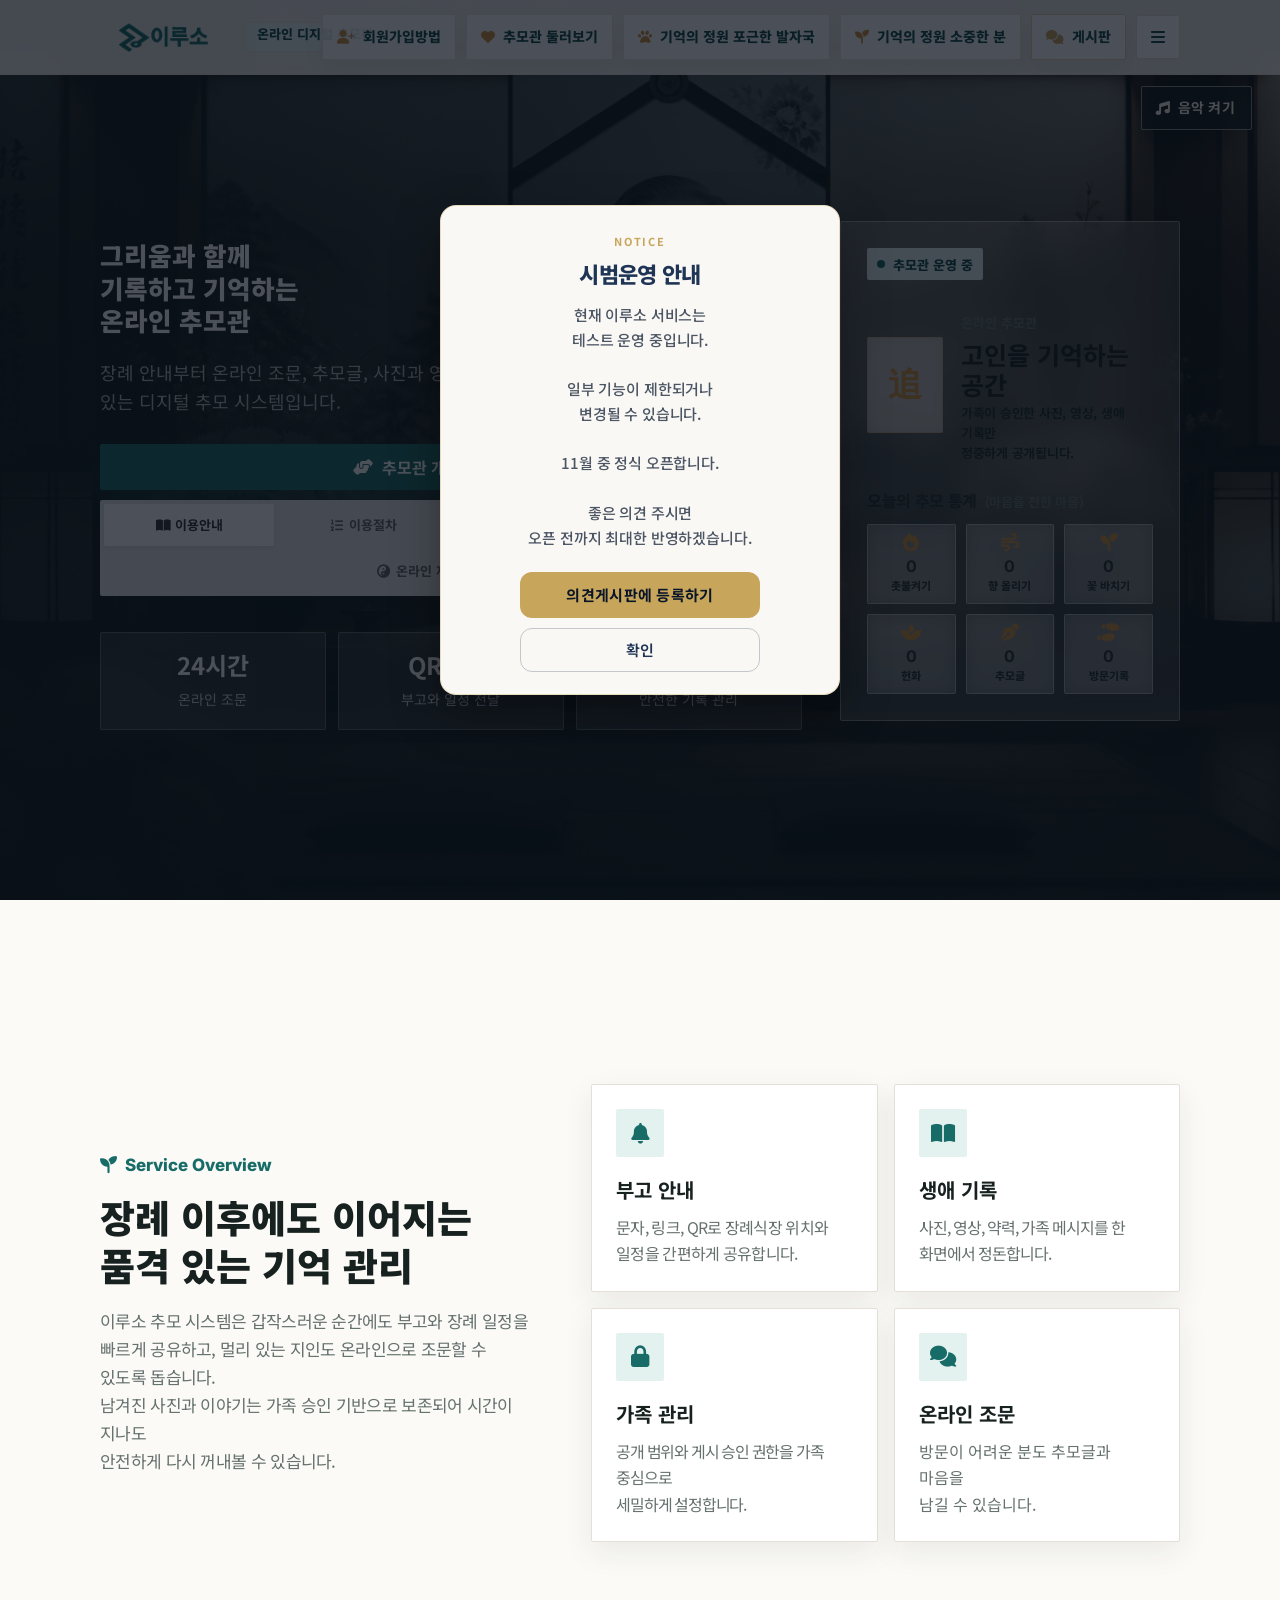
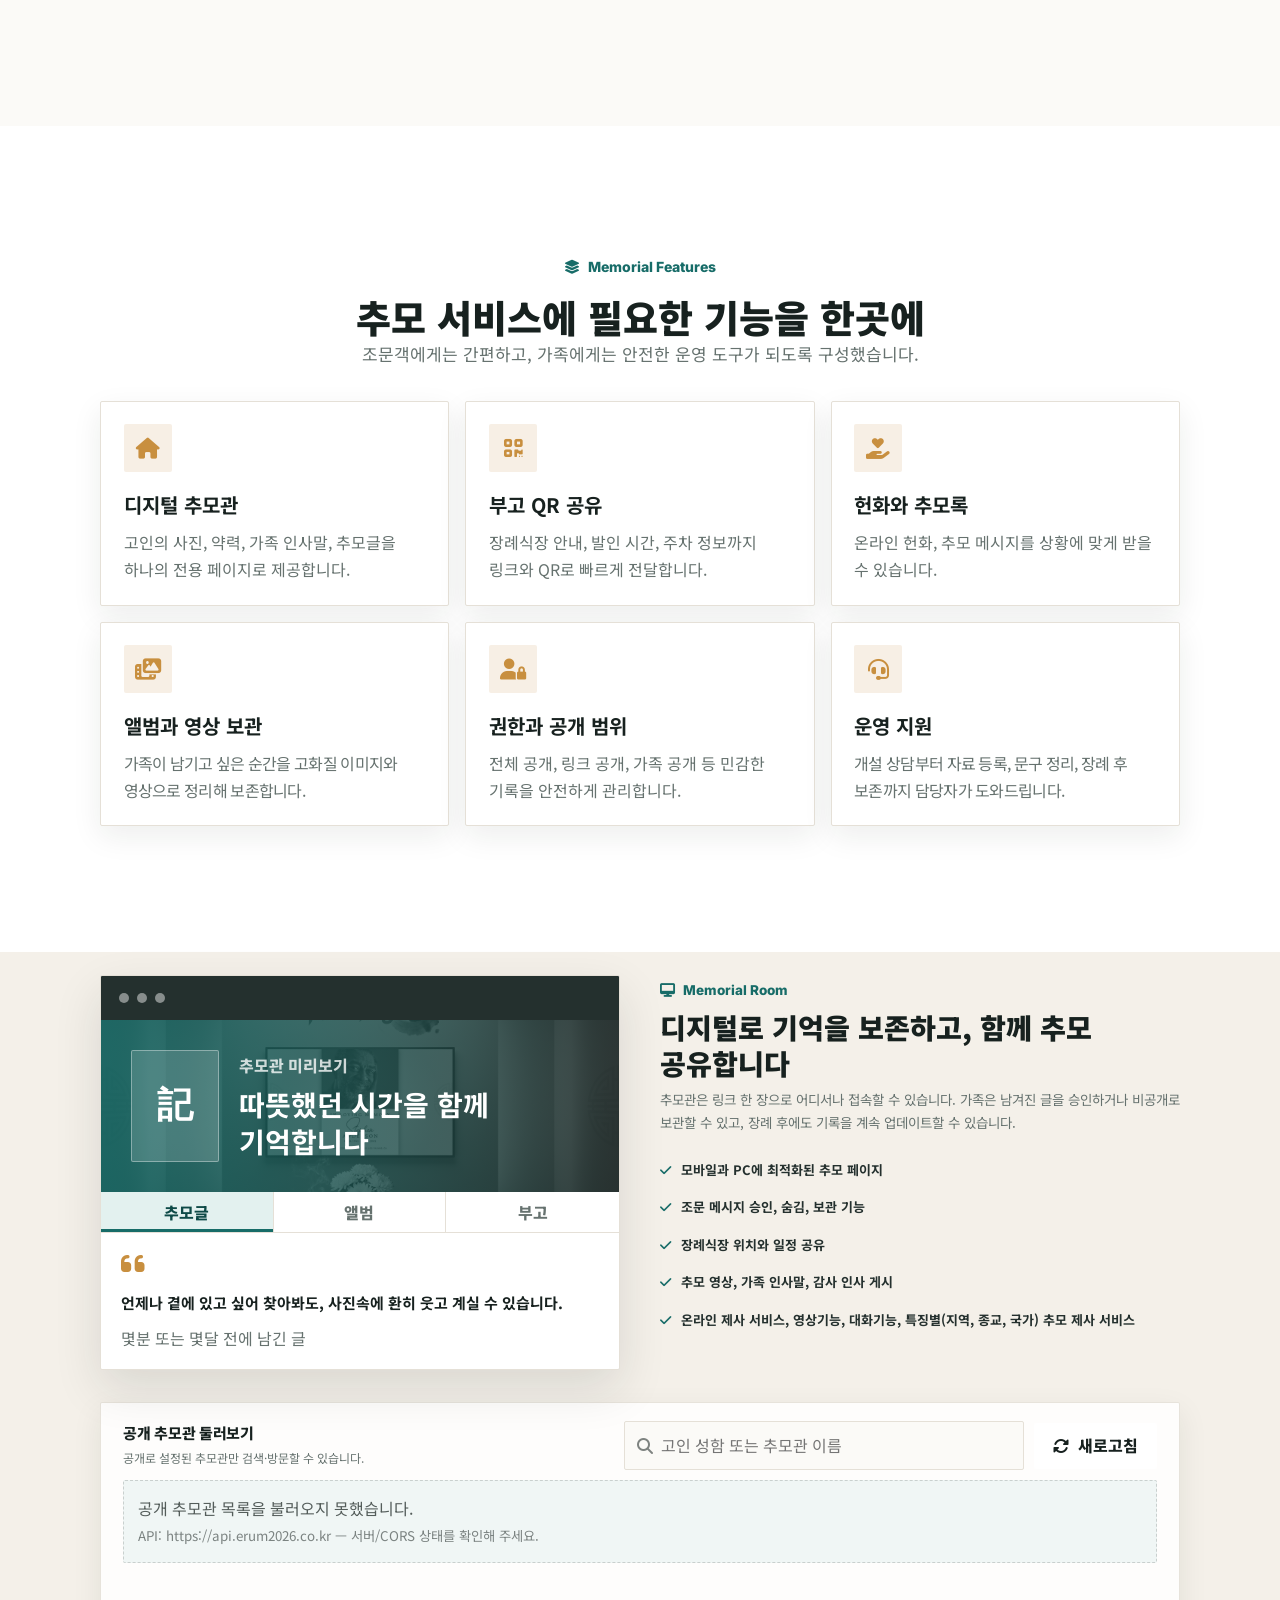
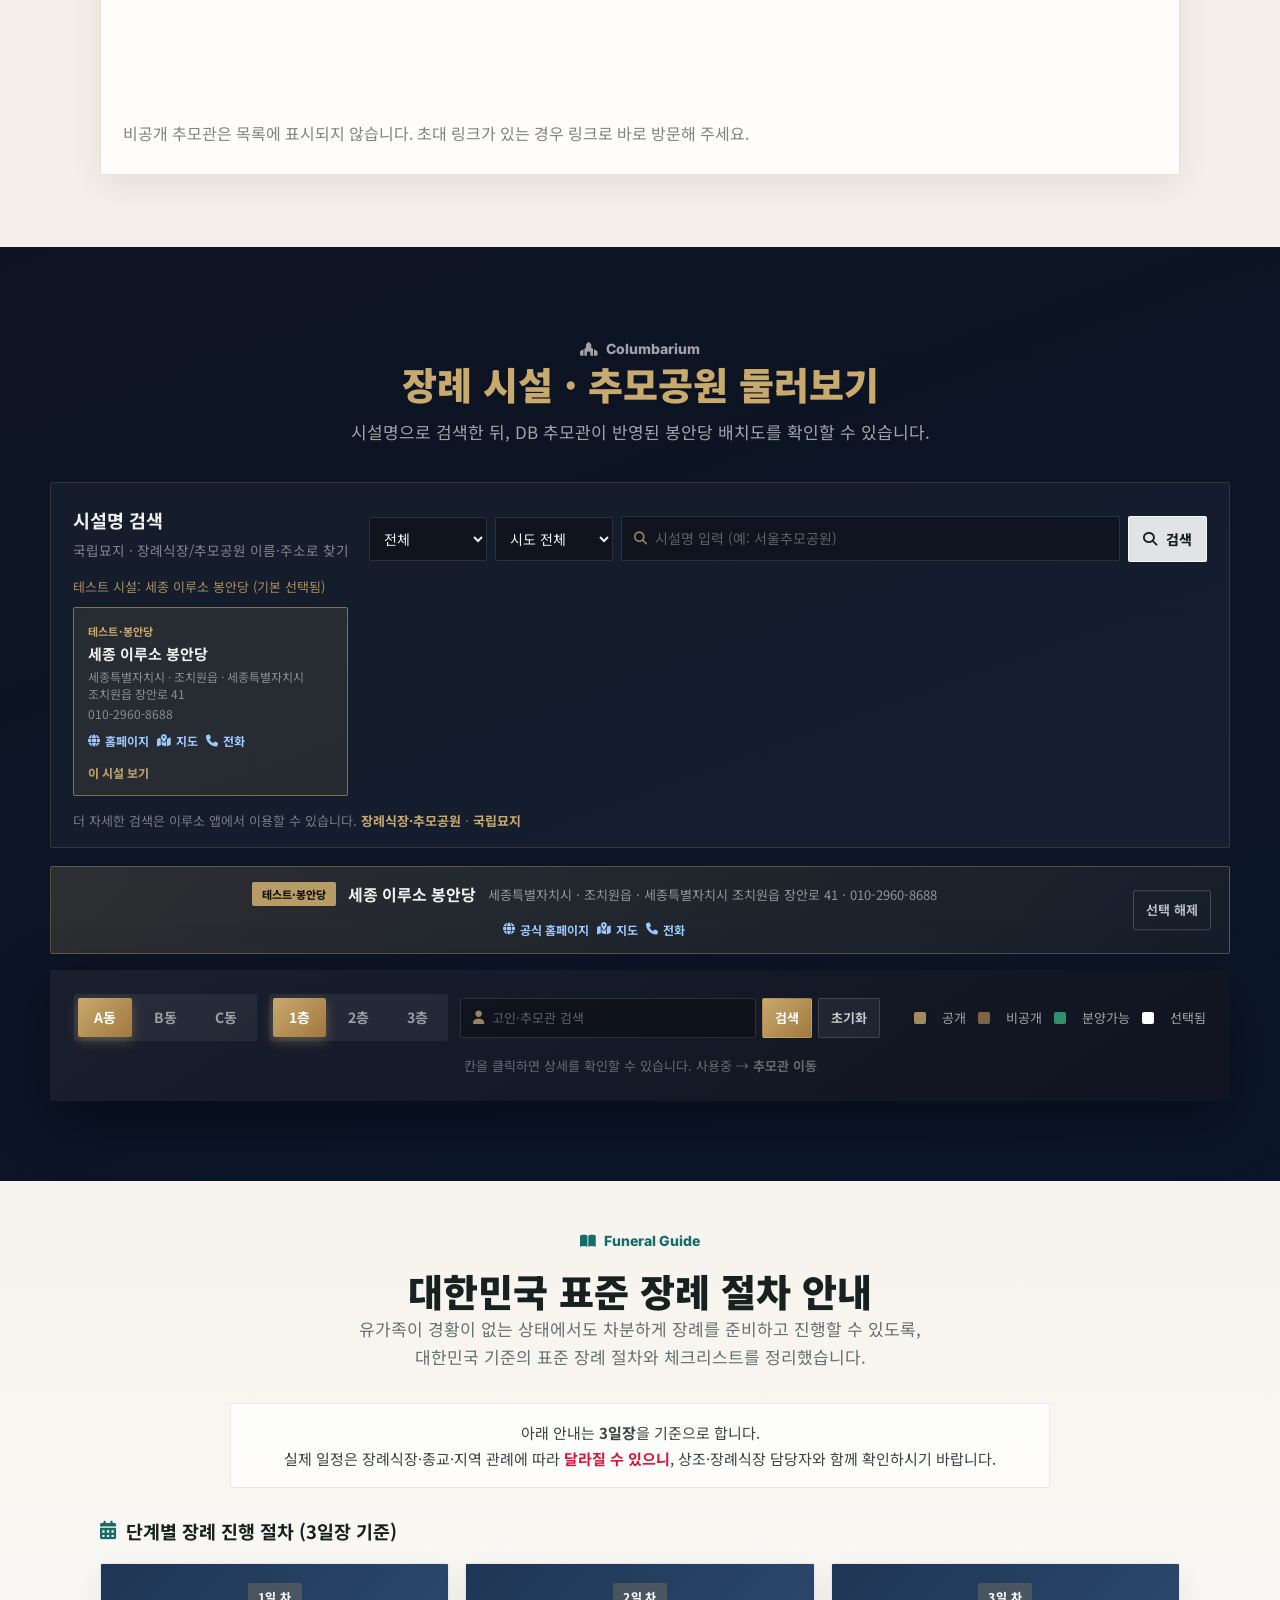
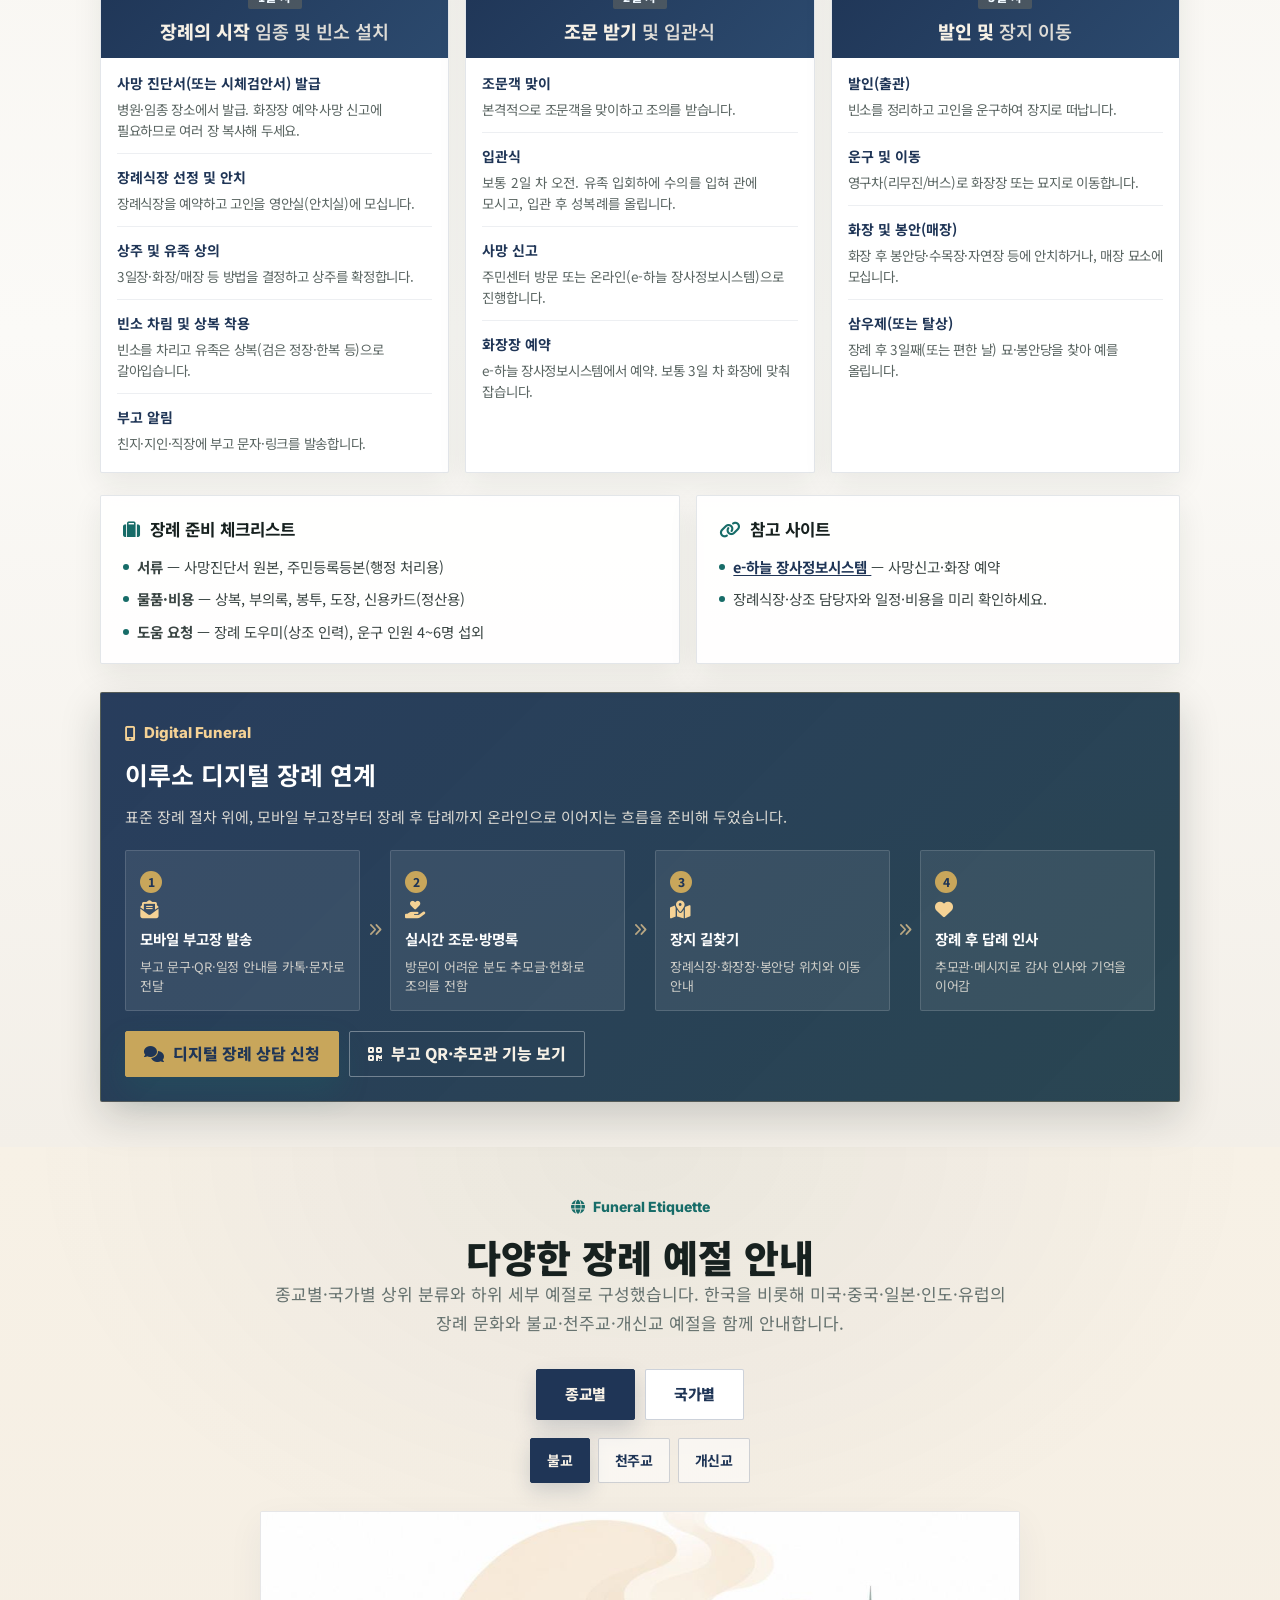
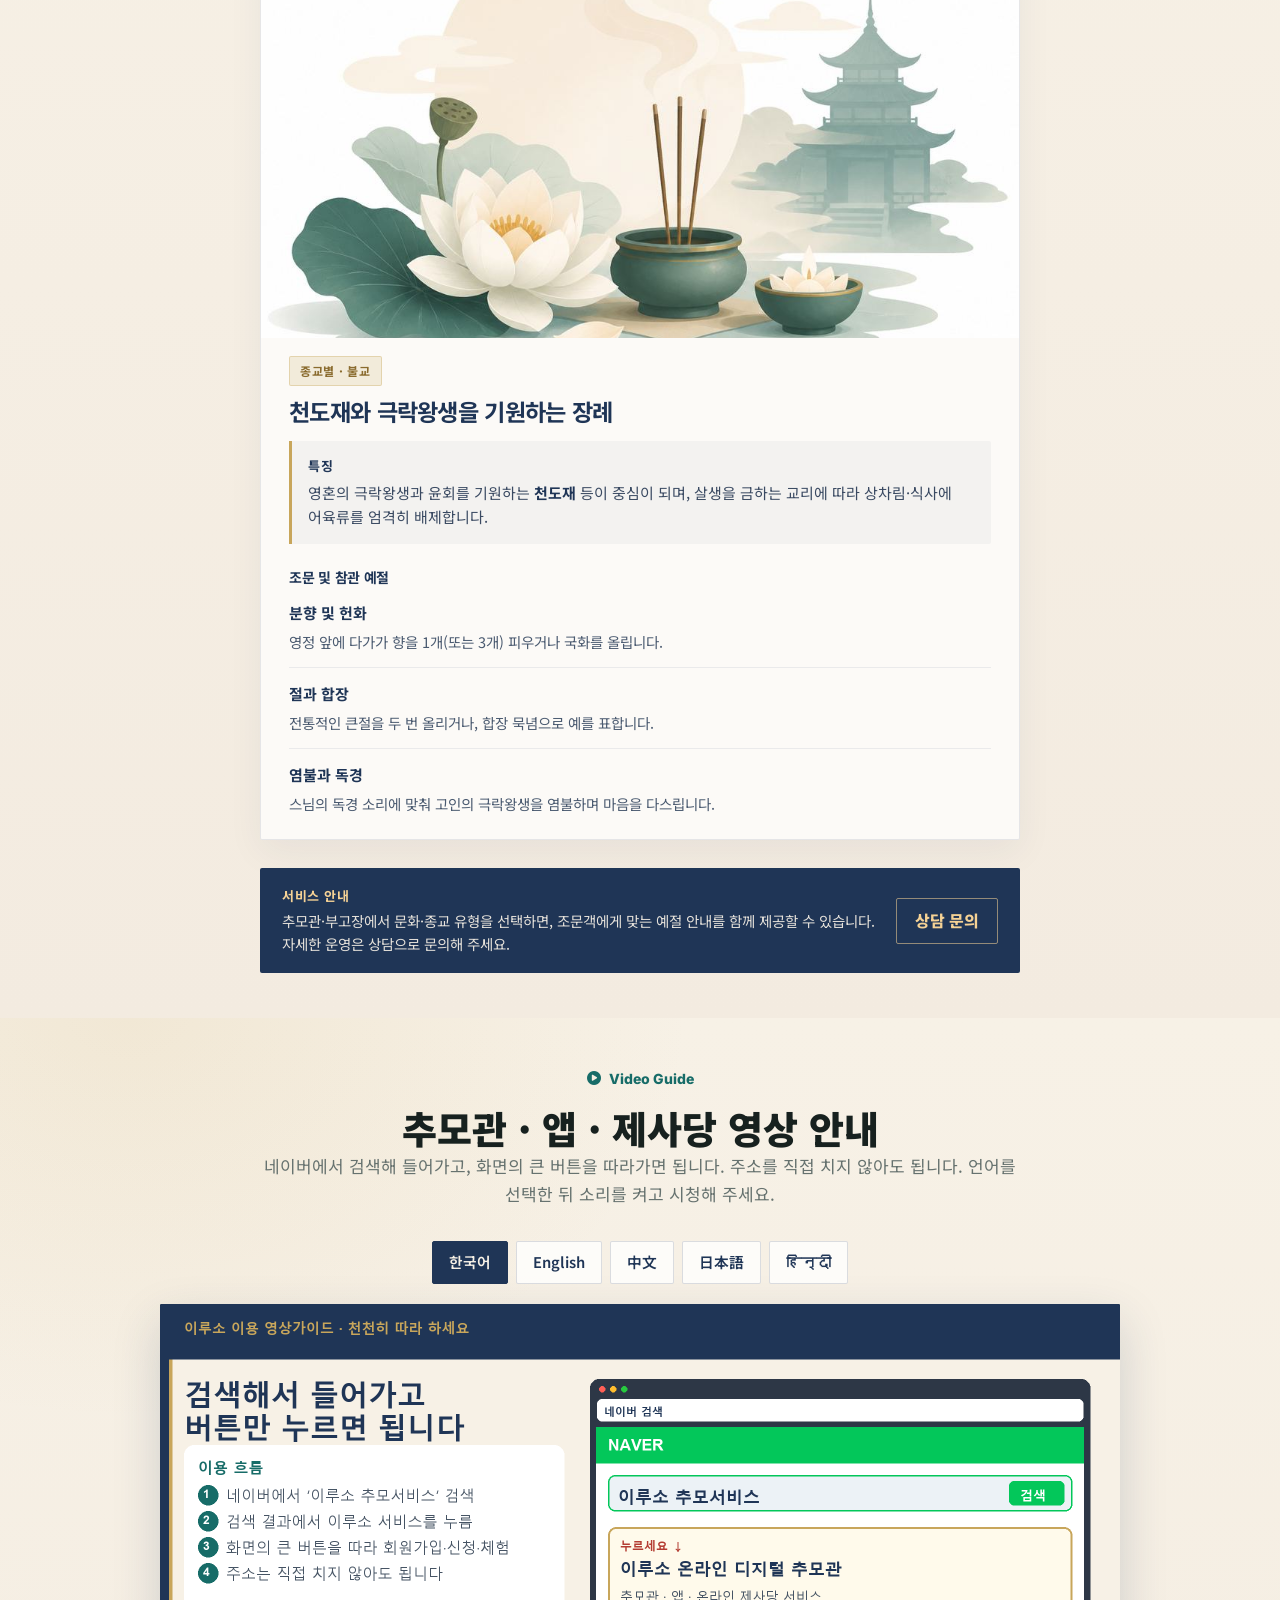
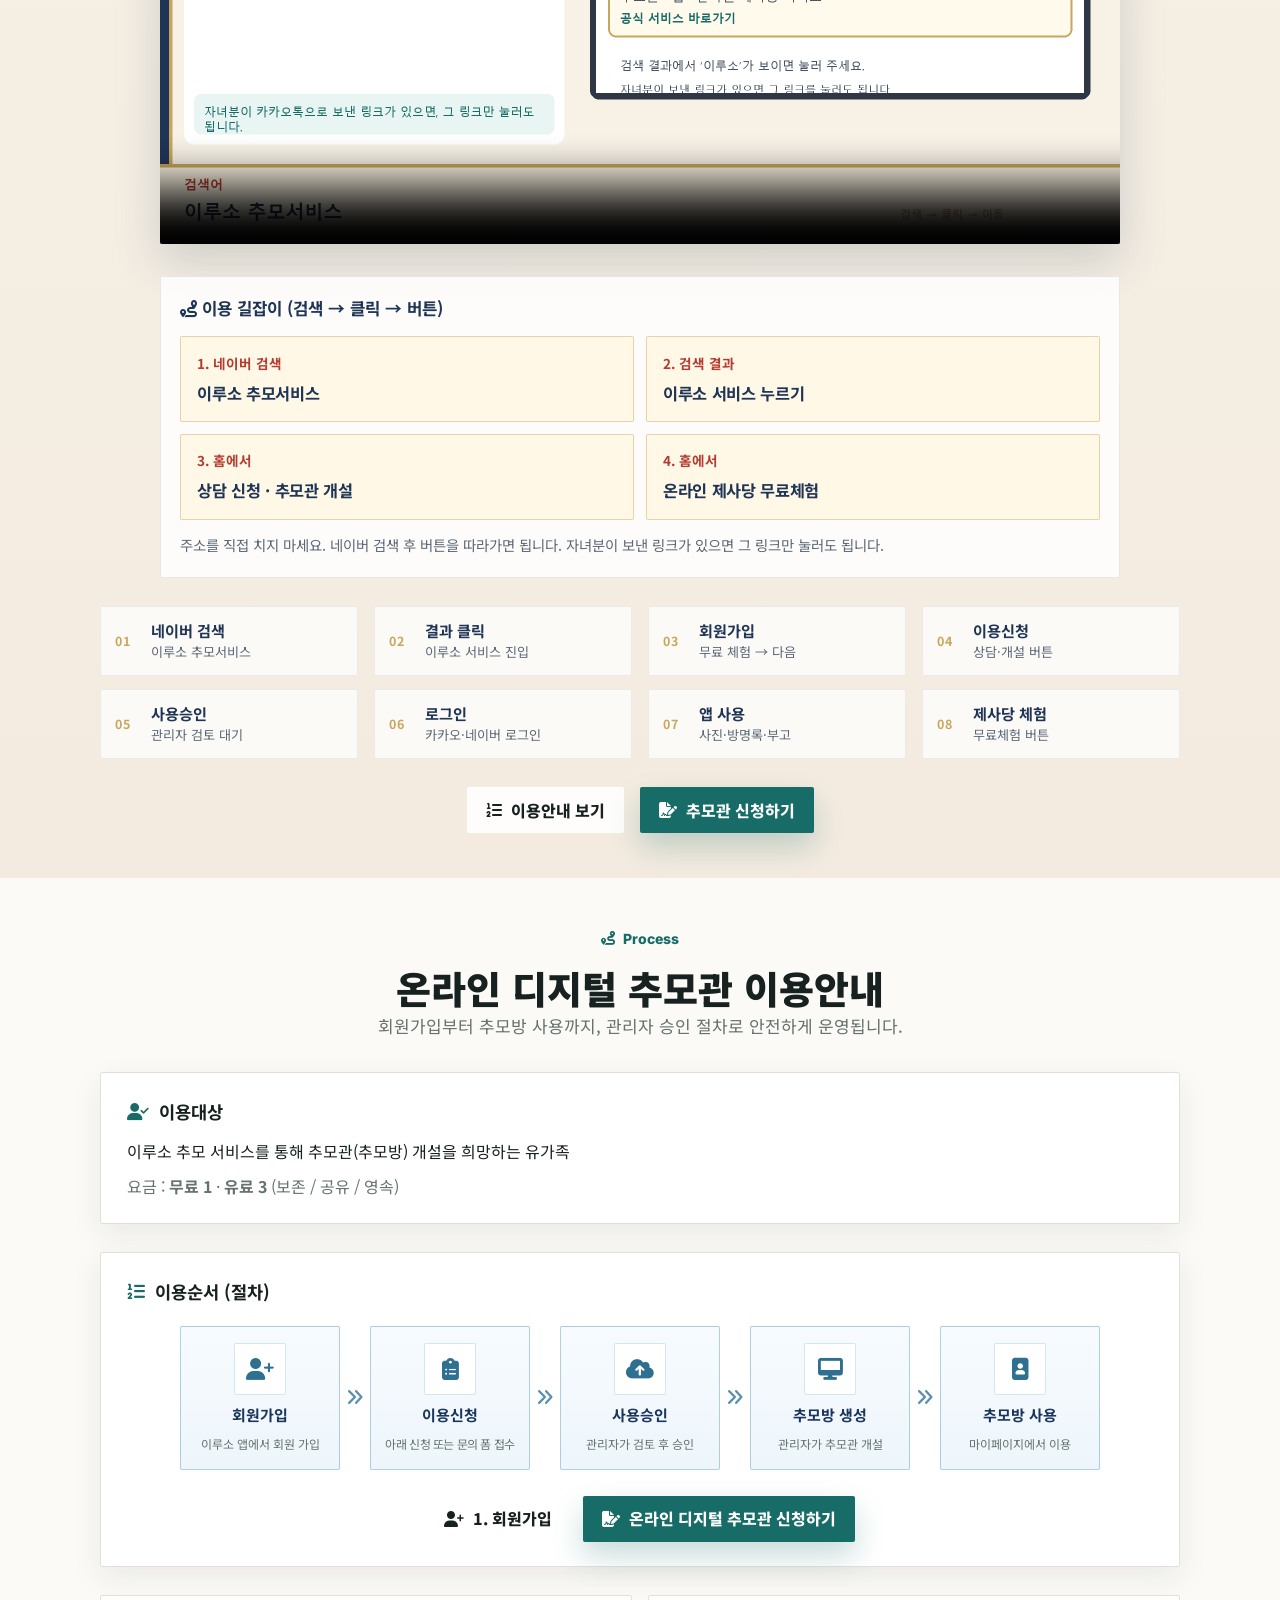
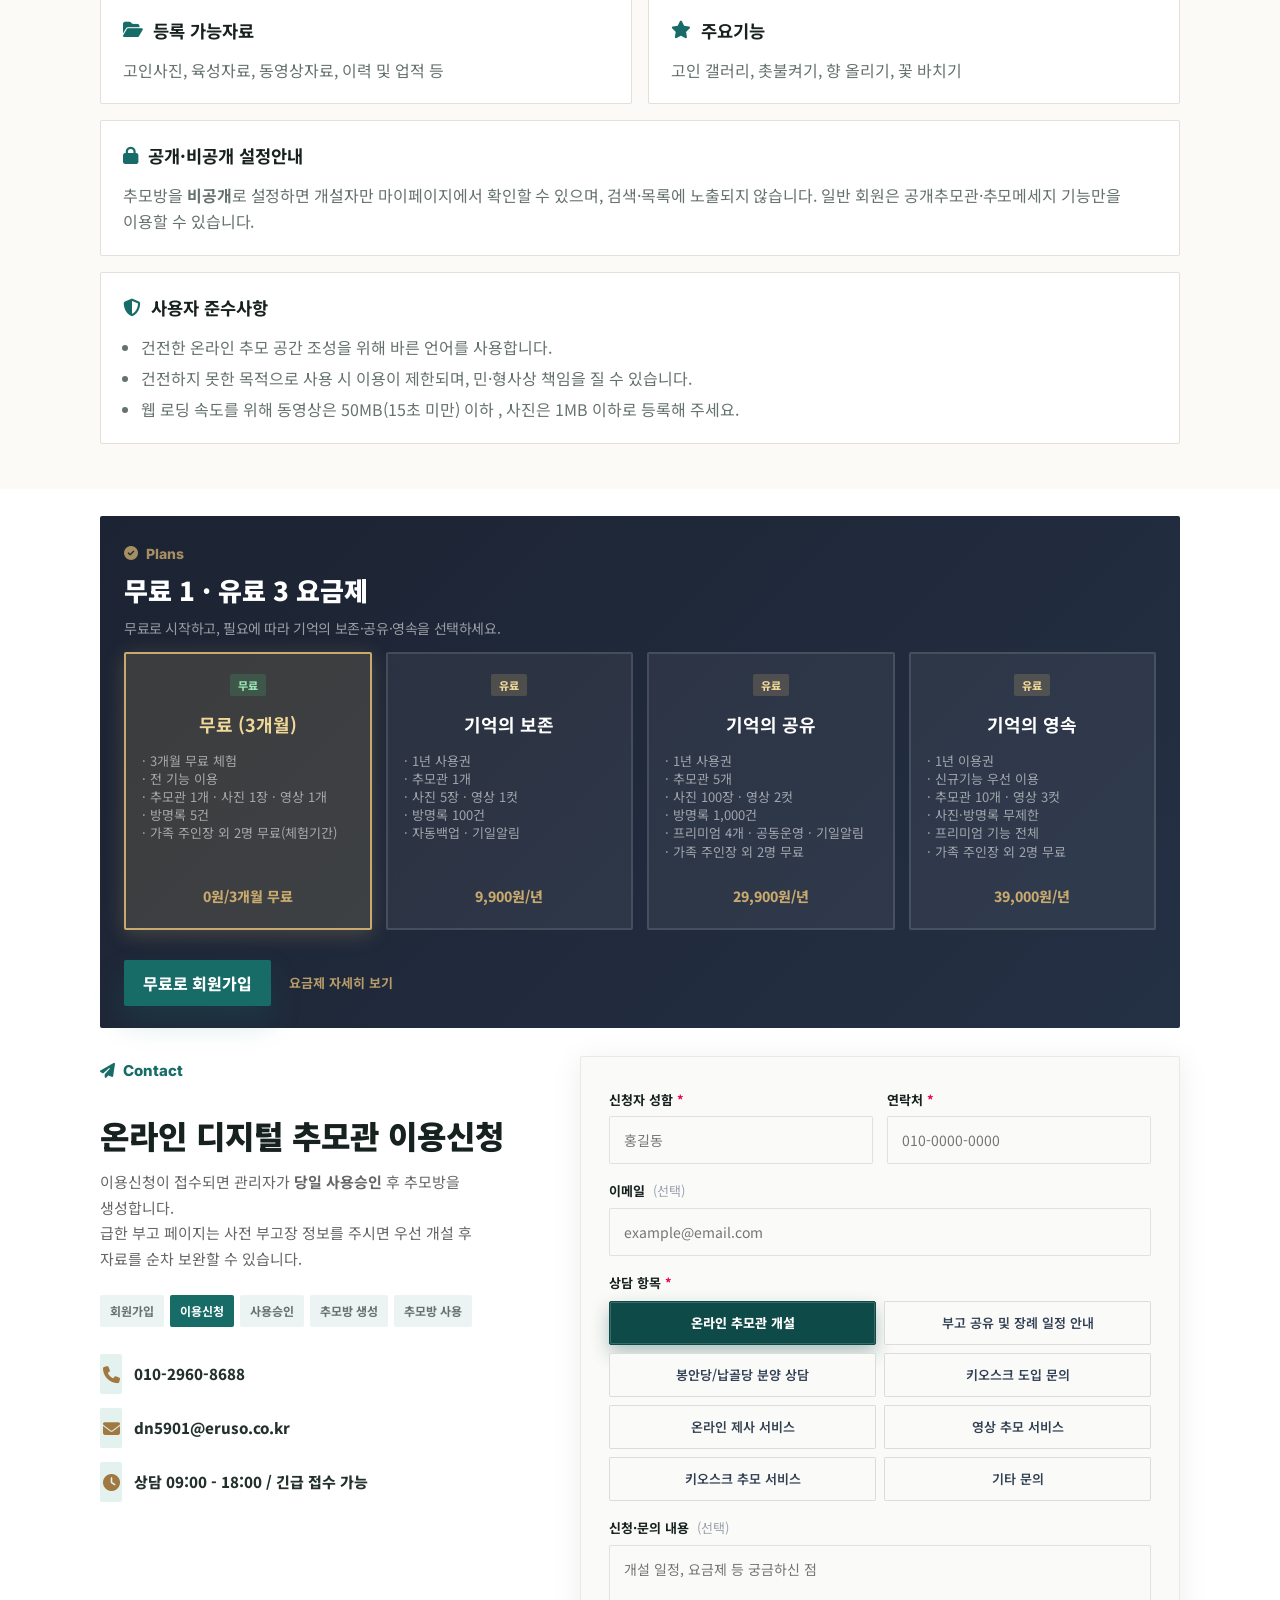
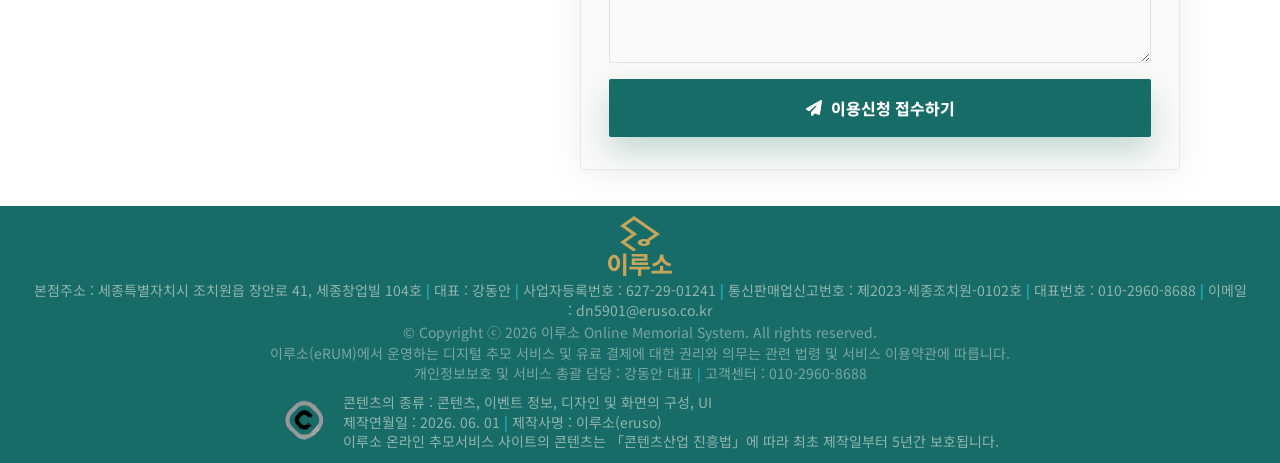
==== commit ff748e31: "Add files via upload" ====
--- a/index.html
+++ b/index.html
@@ -26,7 +26,7 @@
 
     <link rel="stylesheet" href="https://cdn.jsdelivr.net/npm/@fortawesome/fontawesome-free@6.4.0/css/all.min.css">
     <link href="https://fonts.googleapis.com/css2?family=Noto+Sans+KR:wght@300;400;500;700;900&family=Inter:wght@400;600;700&display=swap" rel="stylesheet">
-    <link rel="stylesheet" href="css/memorial.css?v=20260906-garden-fix">
+    <link rel="stylesheet" href="css/memorial.css?v=20261006-info">
     <script type="importmap">
     {
       "imports": {
@@ -1454,6 +1454,6 @@
     <script src="js/main.js?v=20261004-bgm-leave"></script>
     <script src="js/community-board.js?v=20260820-nav-board-fix2"></script>
     <script src="js/columbarium-templates.js?v=20261005-r3f"></script>
-    <script src="js/columbarium.js?v=20261006-halldata"></script>
+    <script src="js/columbarium.js?v=20261006-info2"></script>
 </body>
 </html>
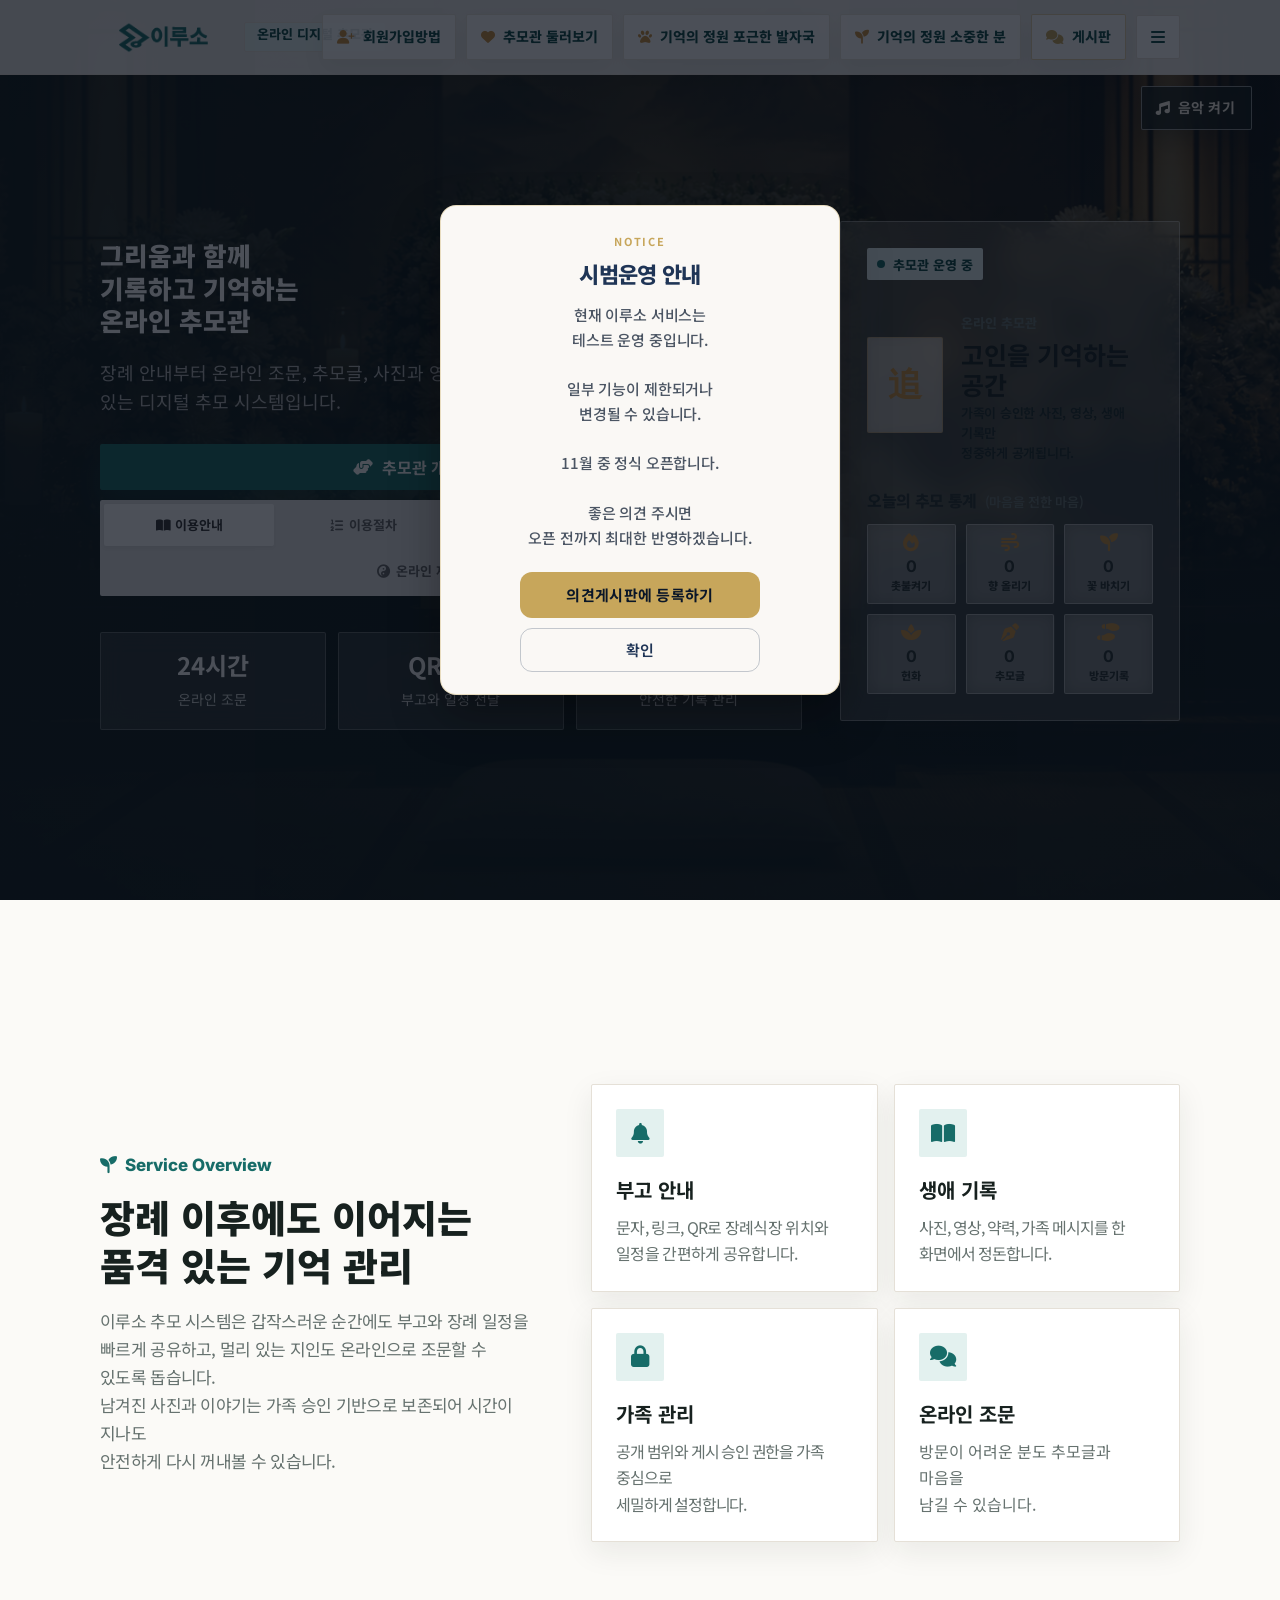
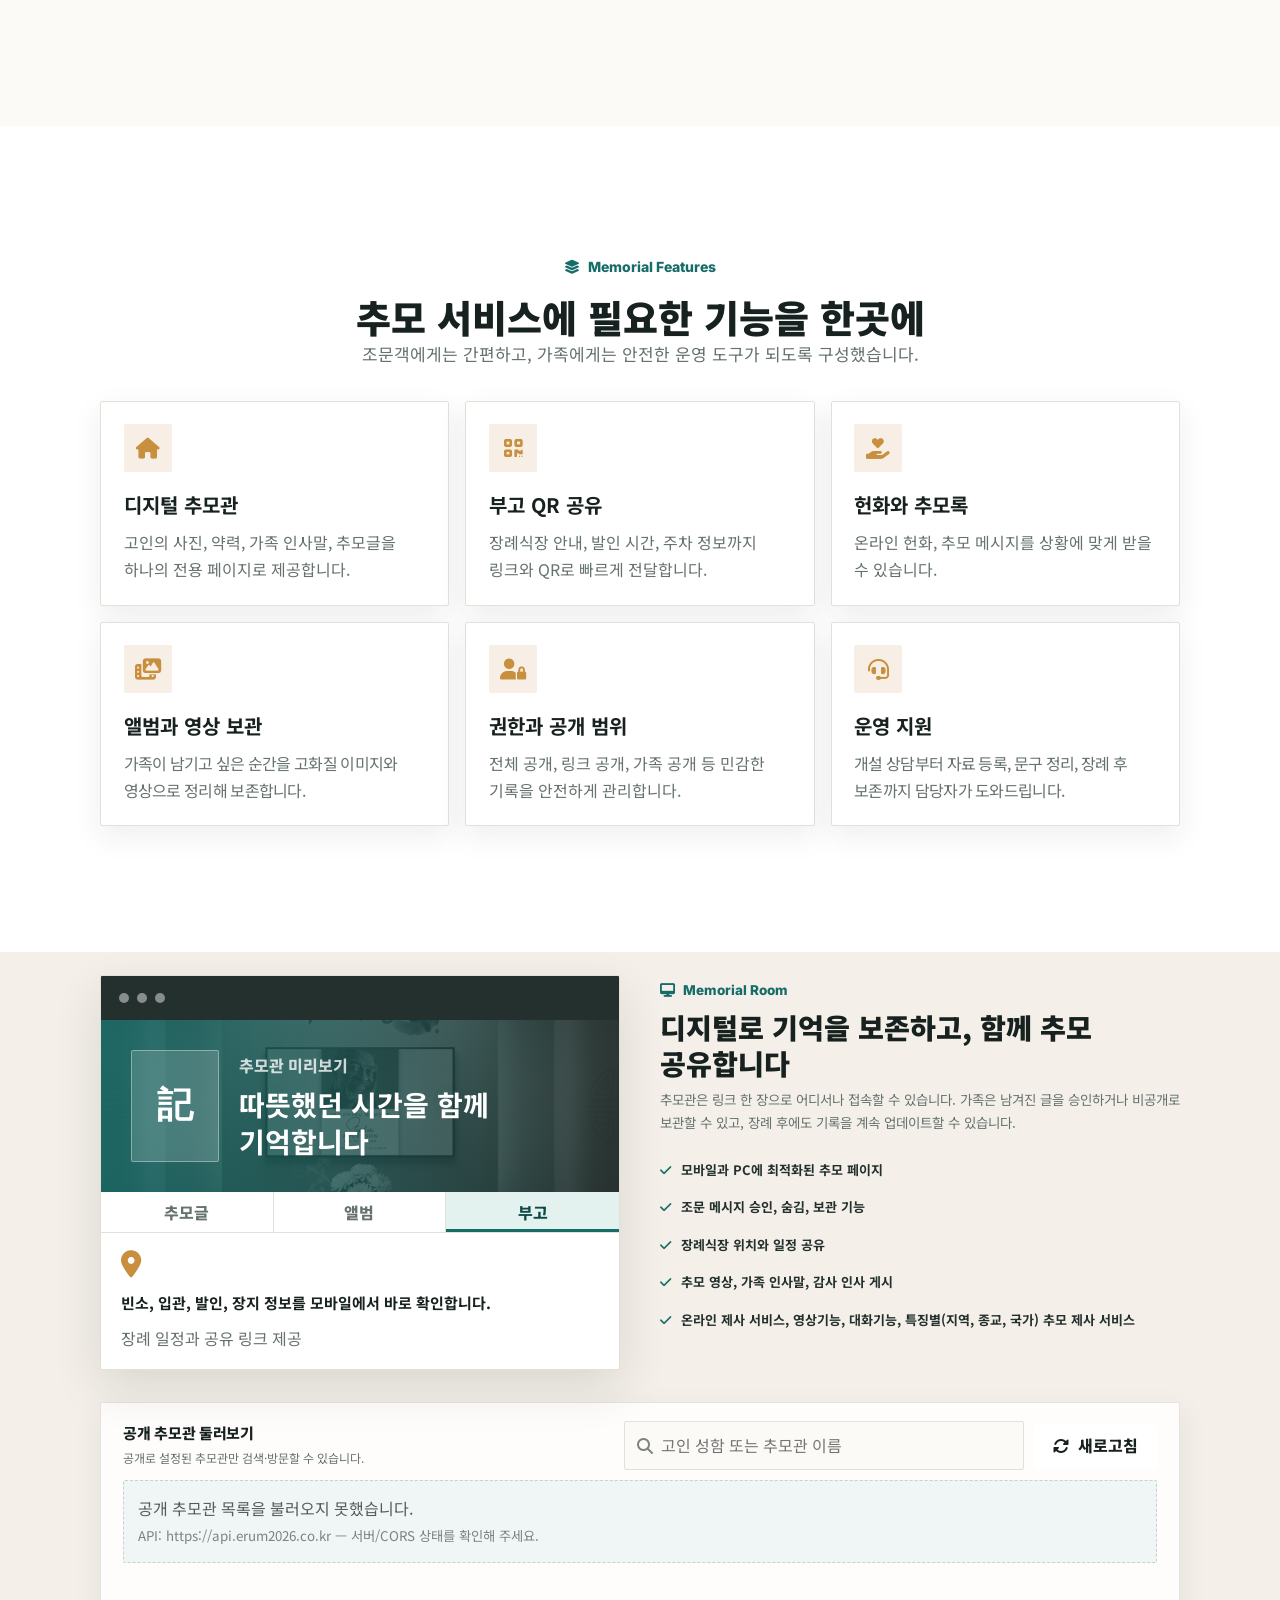
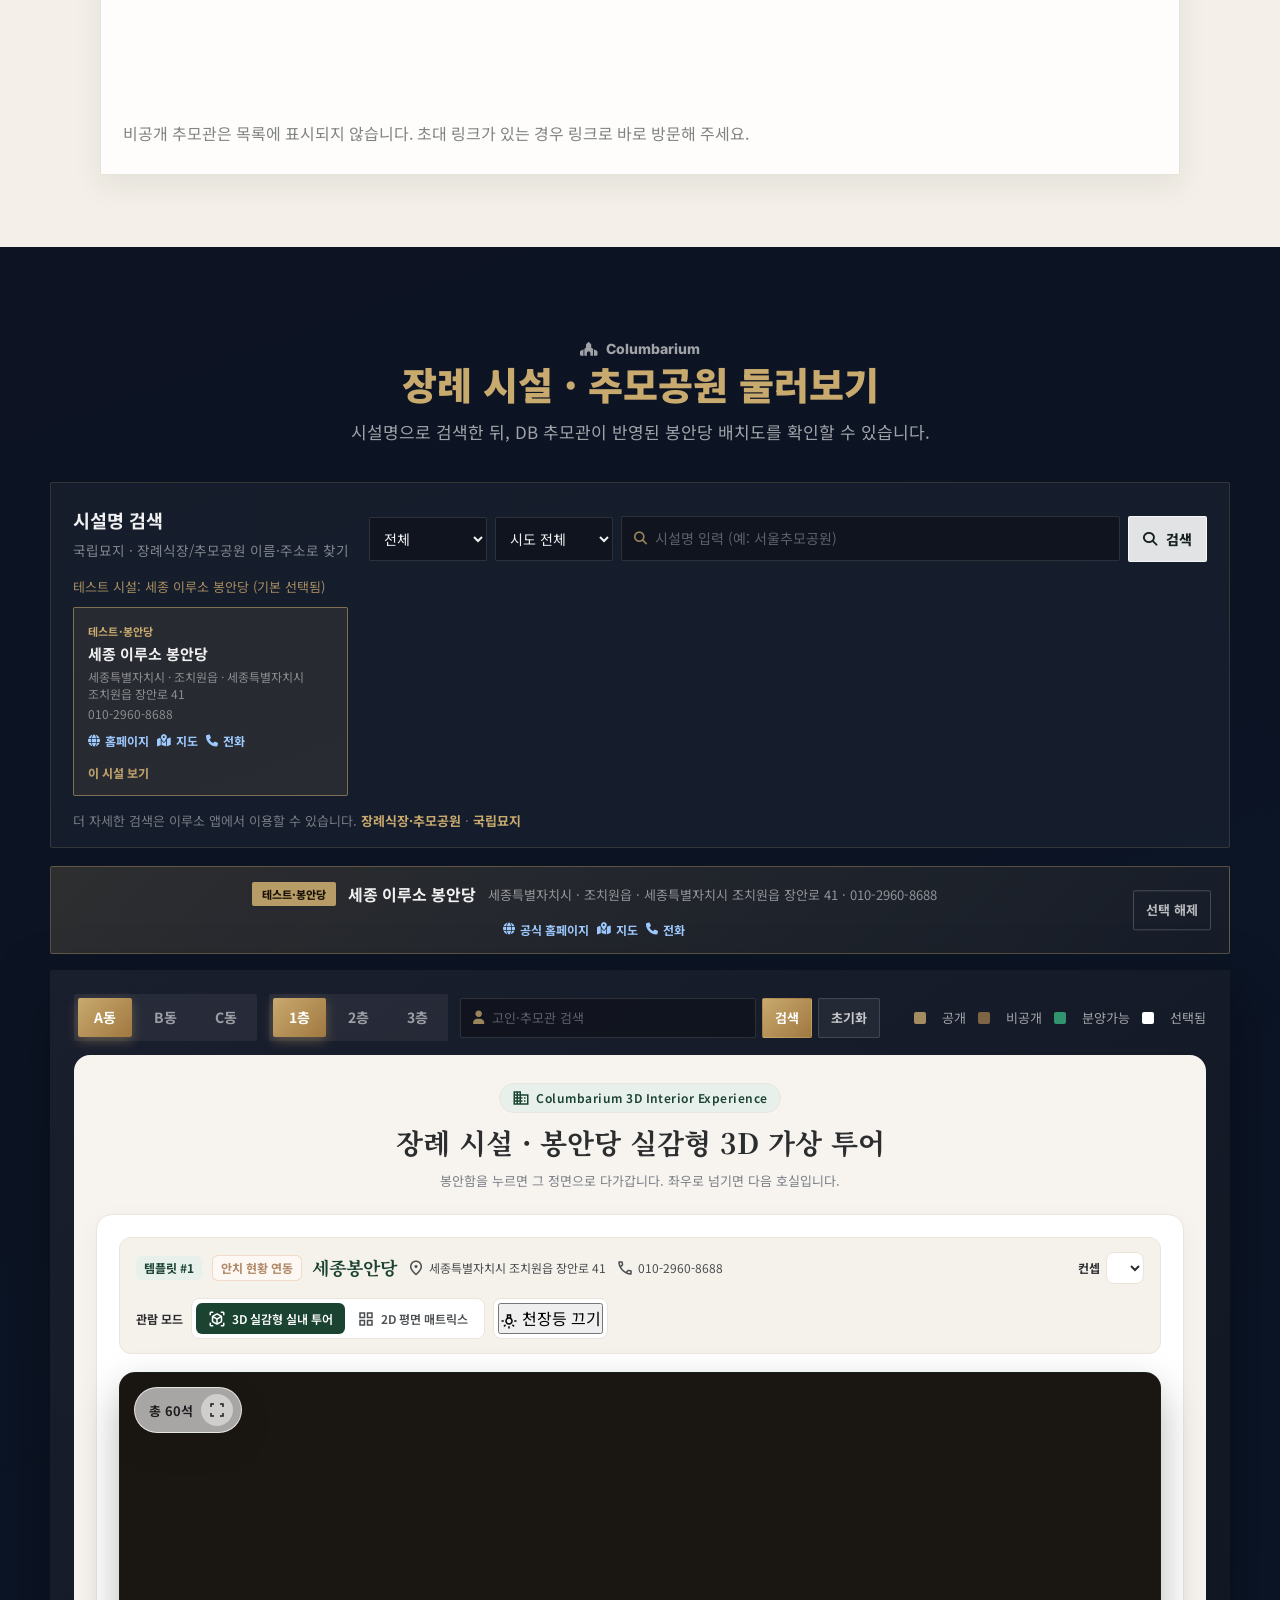
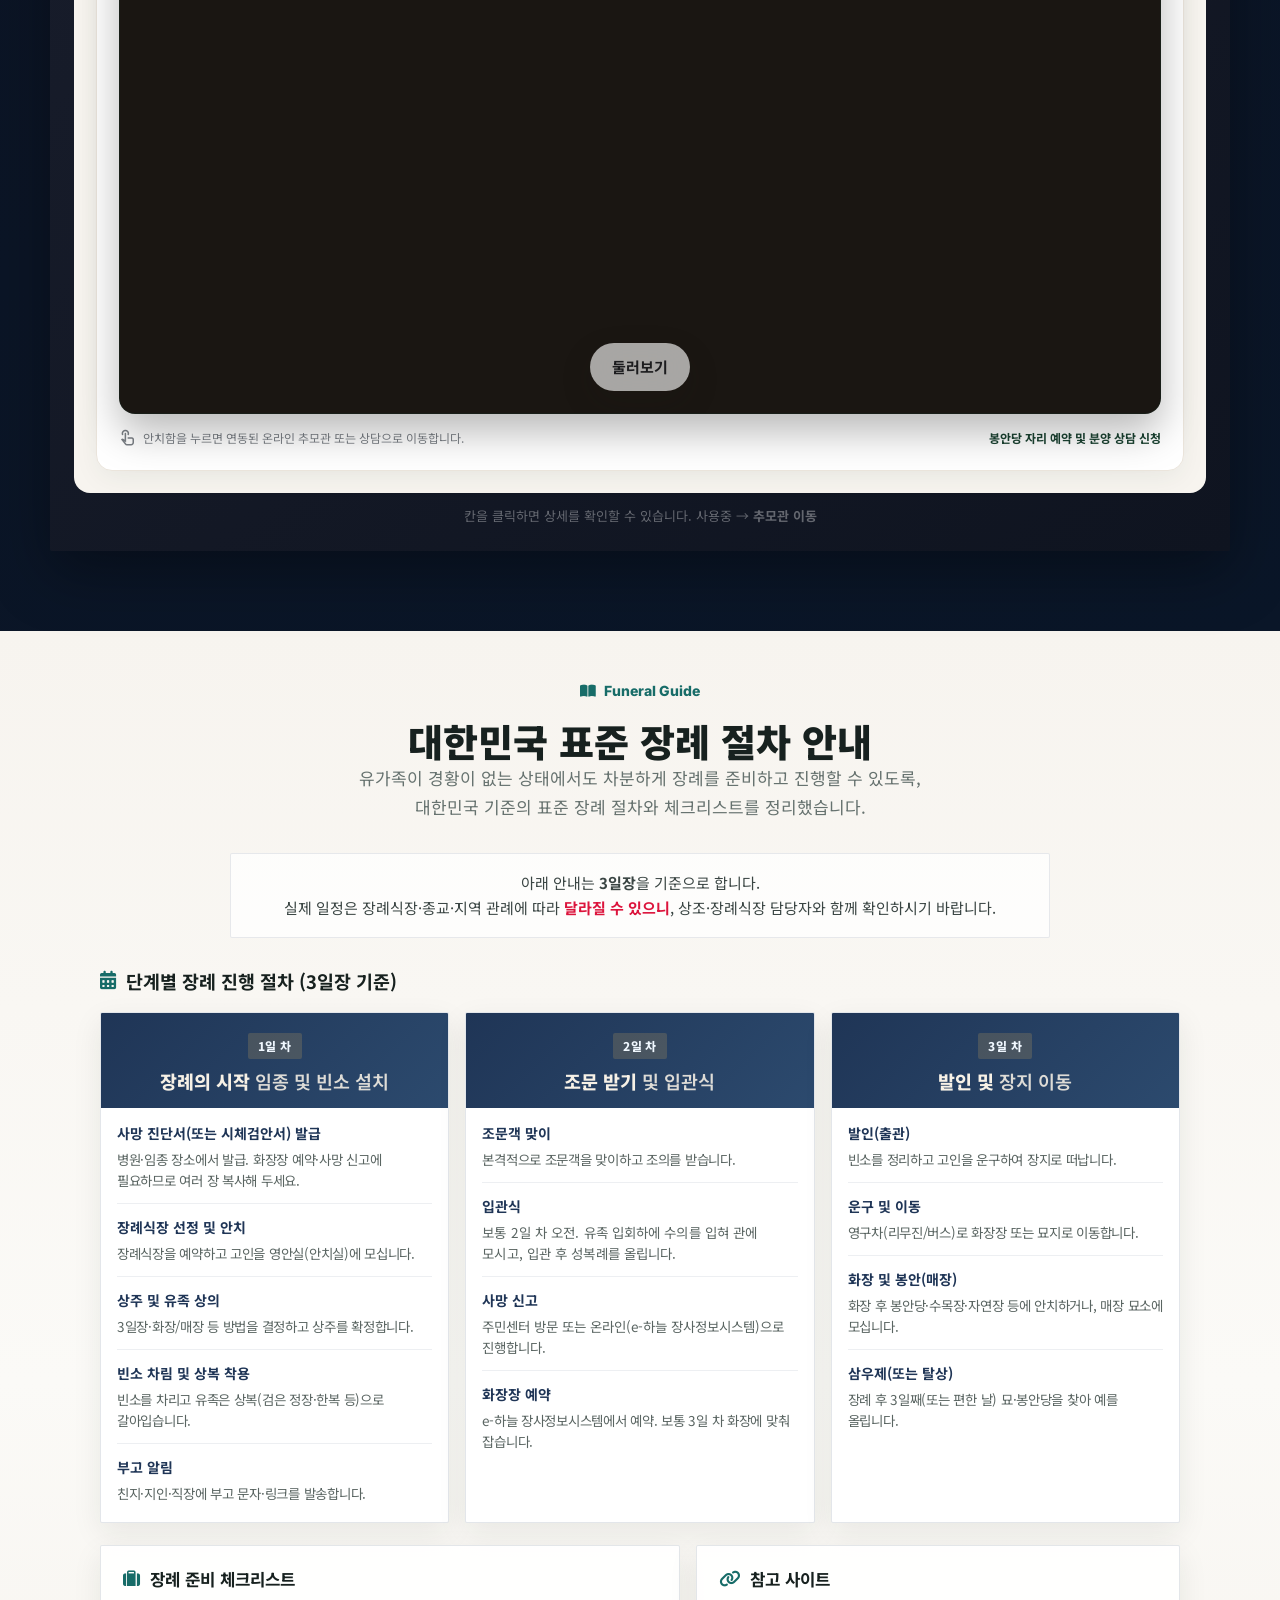
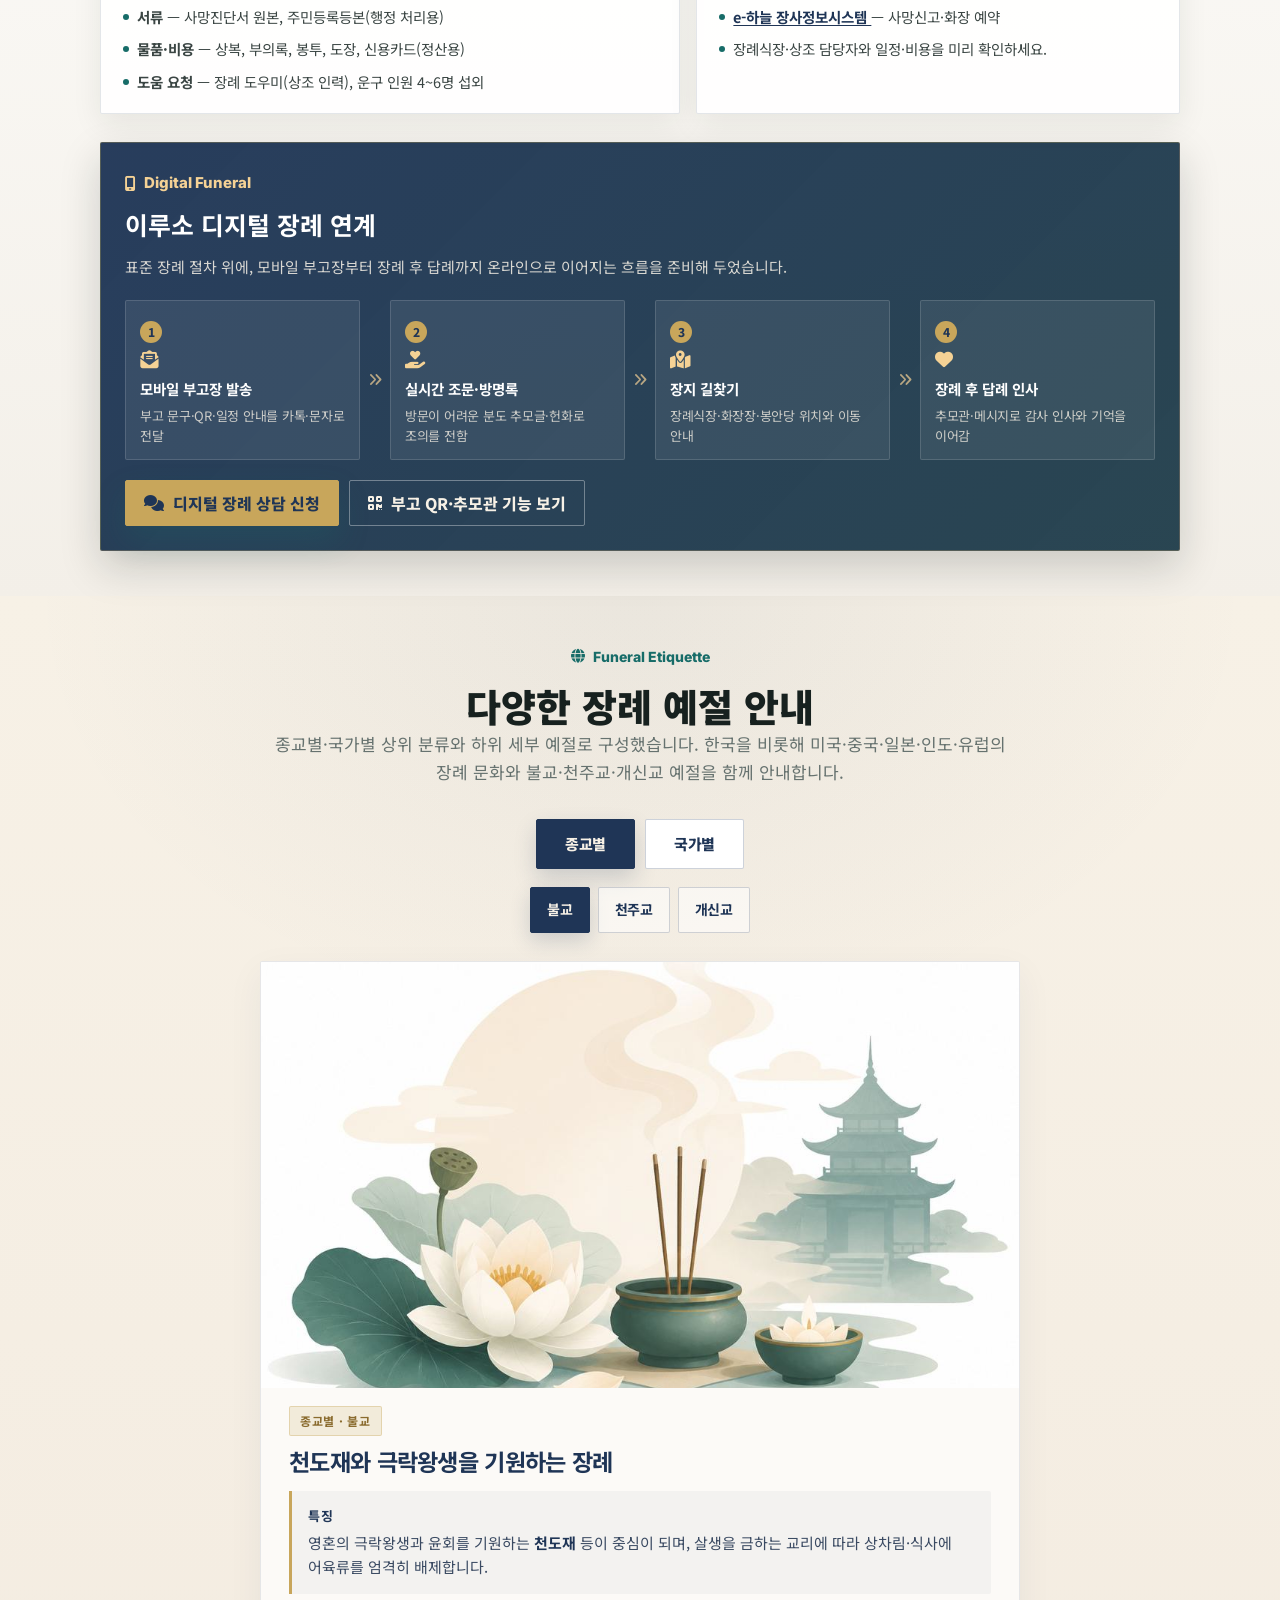
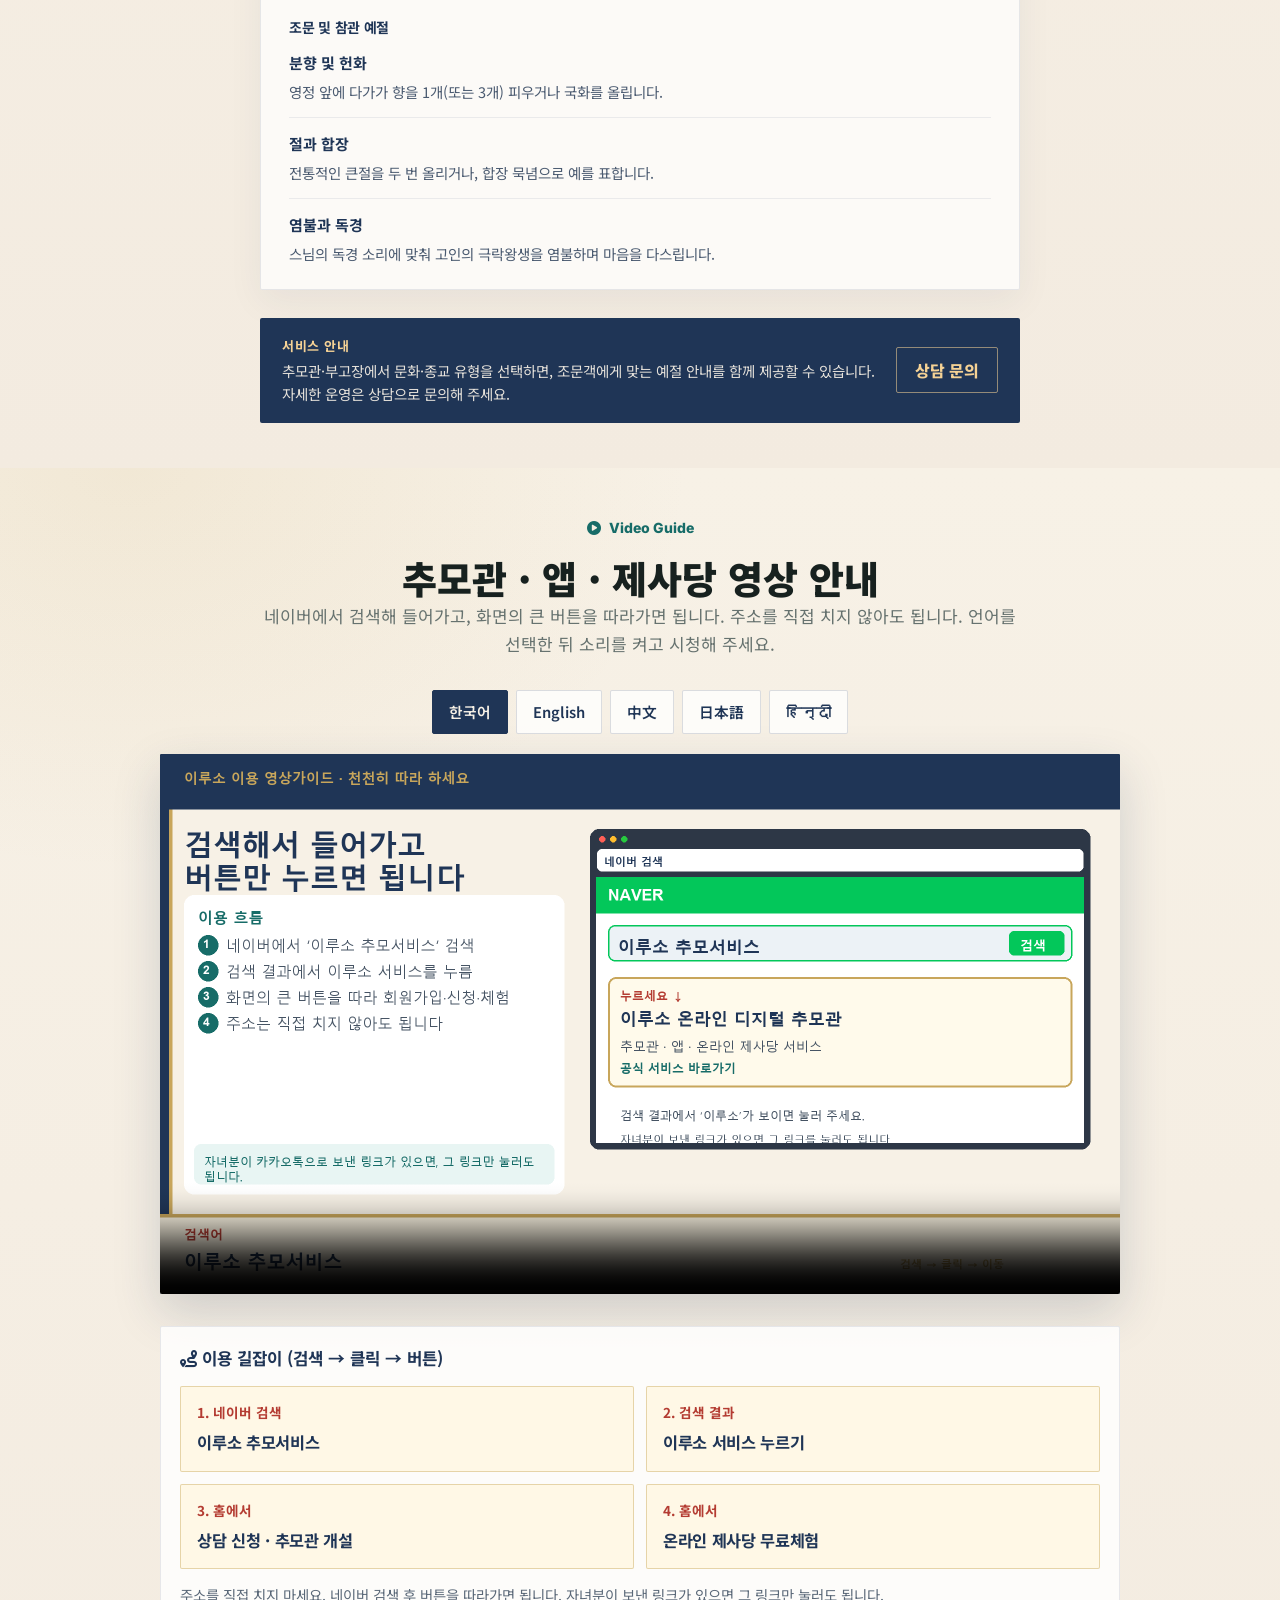
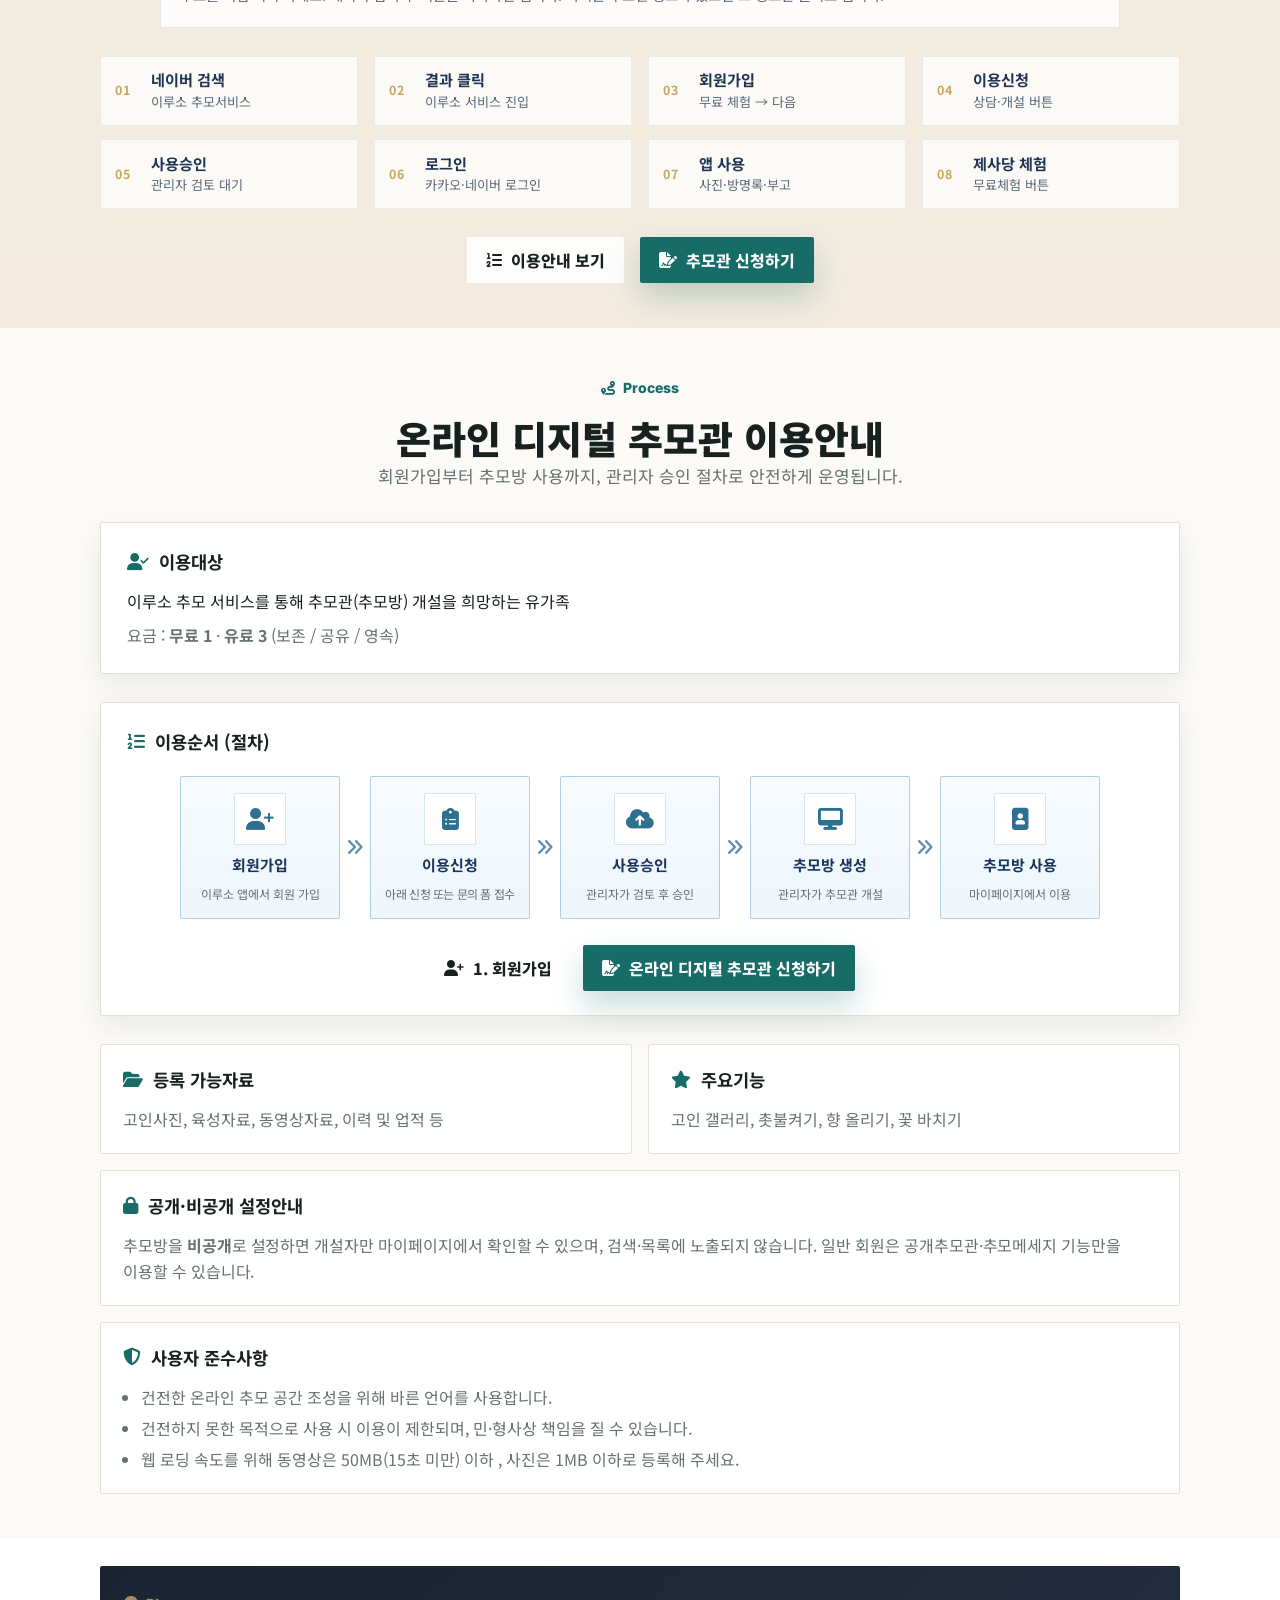
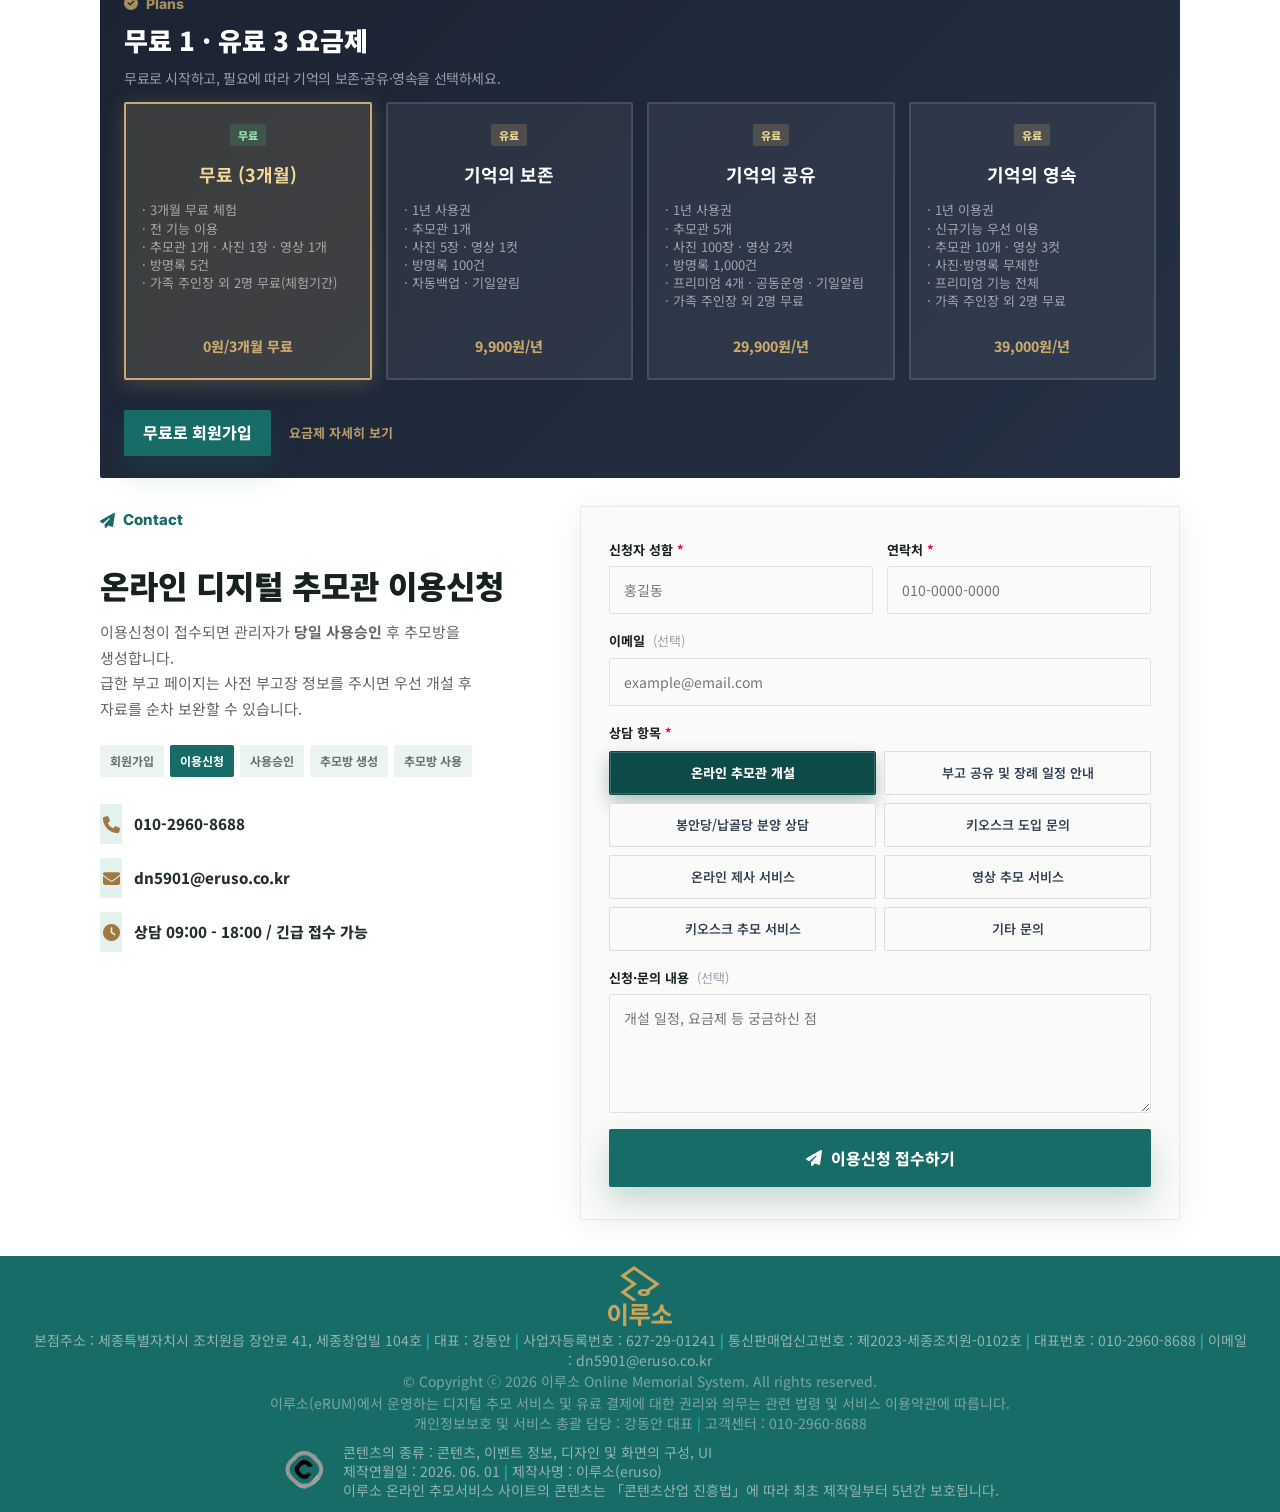
==== commit ac209916: "Add files via upload" ====
--- a/index.html
+++ b/index.html
@@ -37,7 +37,9 @@
         "react-dom/client": "https://esm.sh/react-dom@18.3.1/client",
         "three": "https://esm.sh/three@0.160.1",
         "@react-three/fiber": "https://esm.sh/@react-three/fiber@8.17.10?external=react,react-dom,three",
-        "@react-three/drei": "https://esm.sh/@react-three/drei@9.117.3?external=react,react-dom,three,@react-three/fiber"
+        "@react-three/drei": "https://esm.sh/@react-three/drei@9.117.3?external=react,react-dom,three,@react-three/fiber",
+        "@react-three/postprocessing": "https://esm.sh/@react-three/postprocessing@2.16.3?external=react,react-dom,three,@react-three/fiber,postprocessing",
+        "postprocessing": "https://esm.sh/postprocessing@6.35.3?external=three"
       }
     }
     </script>
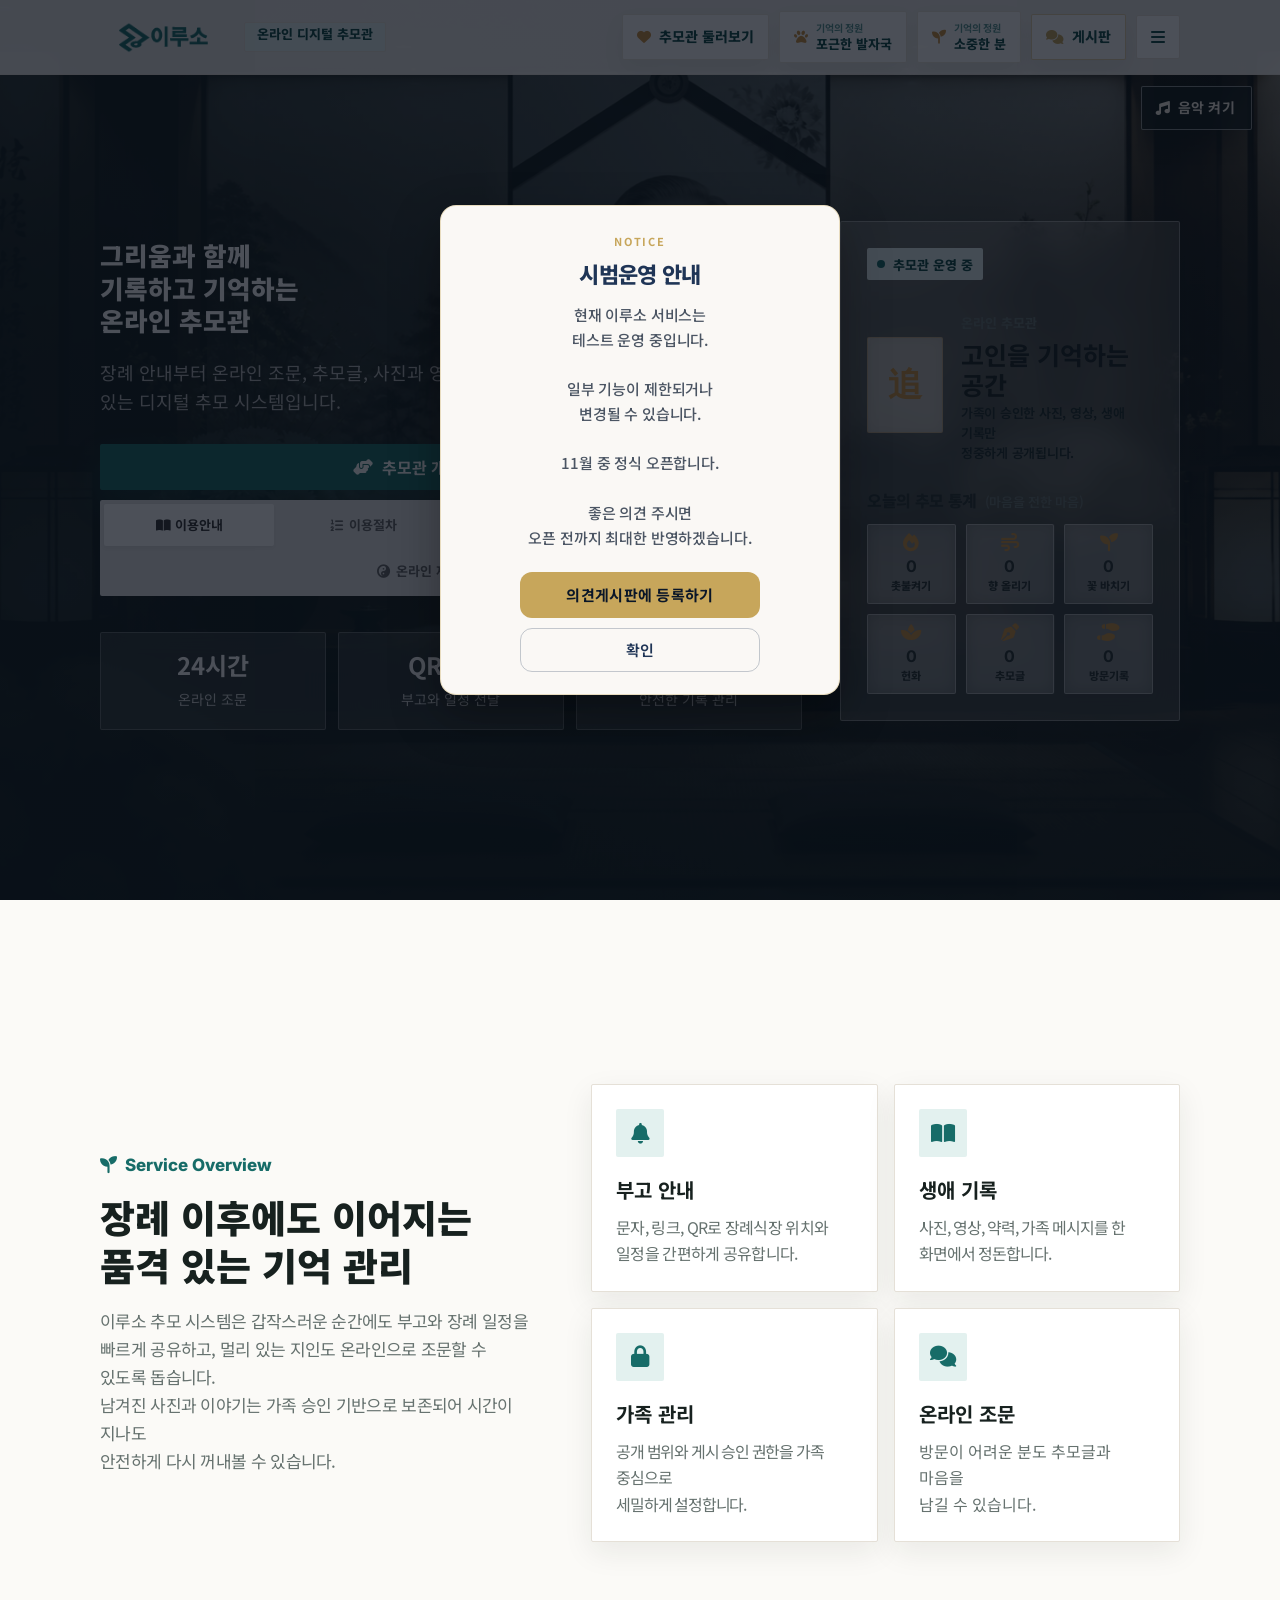
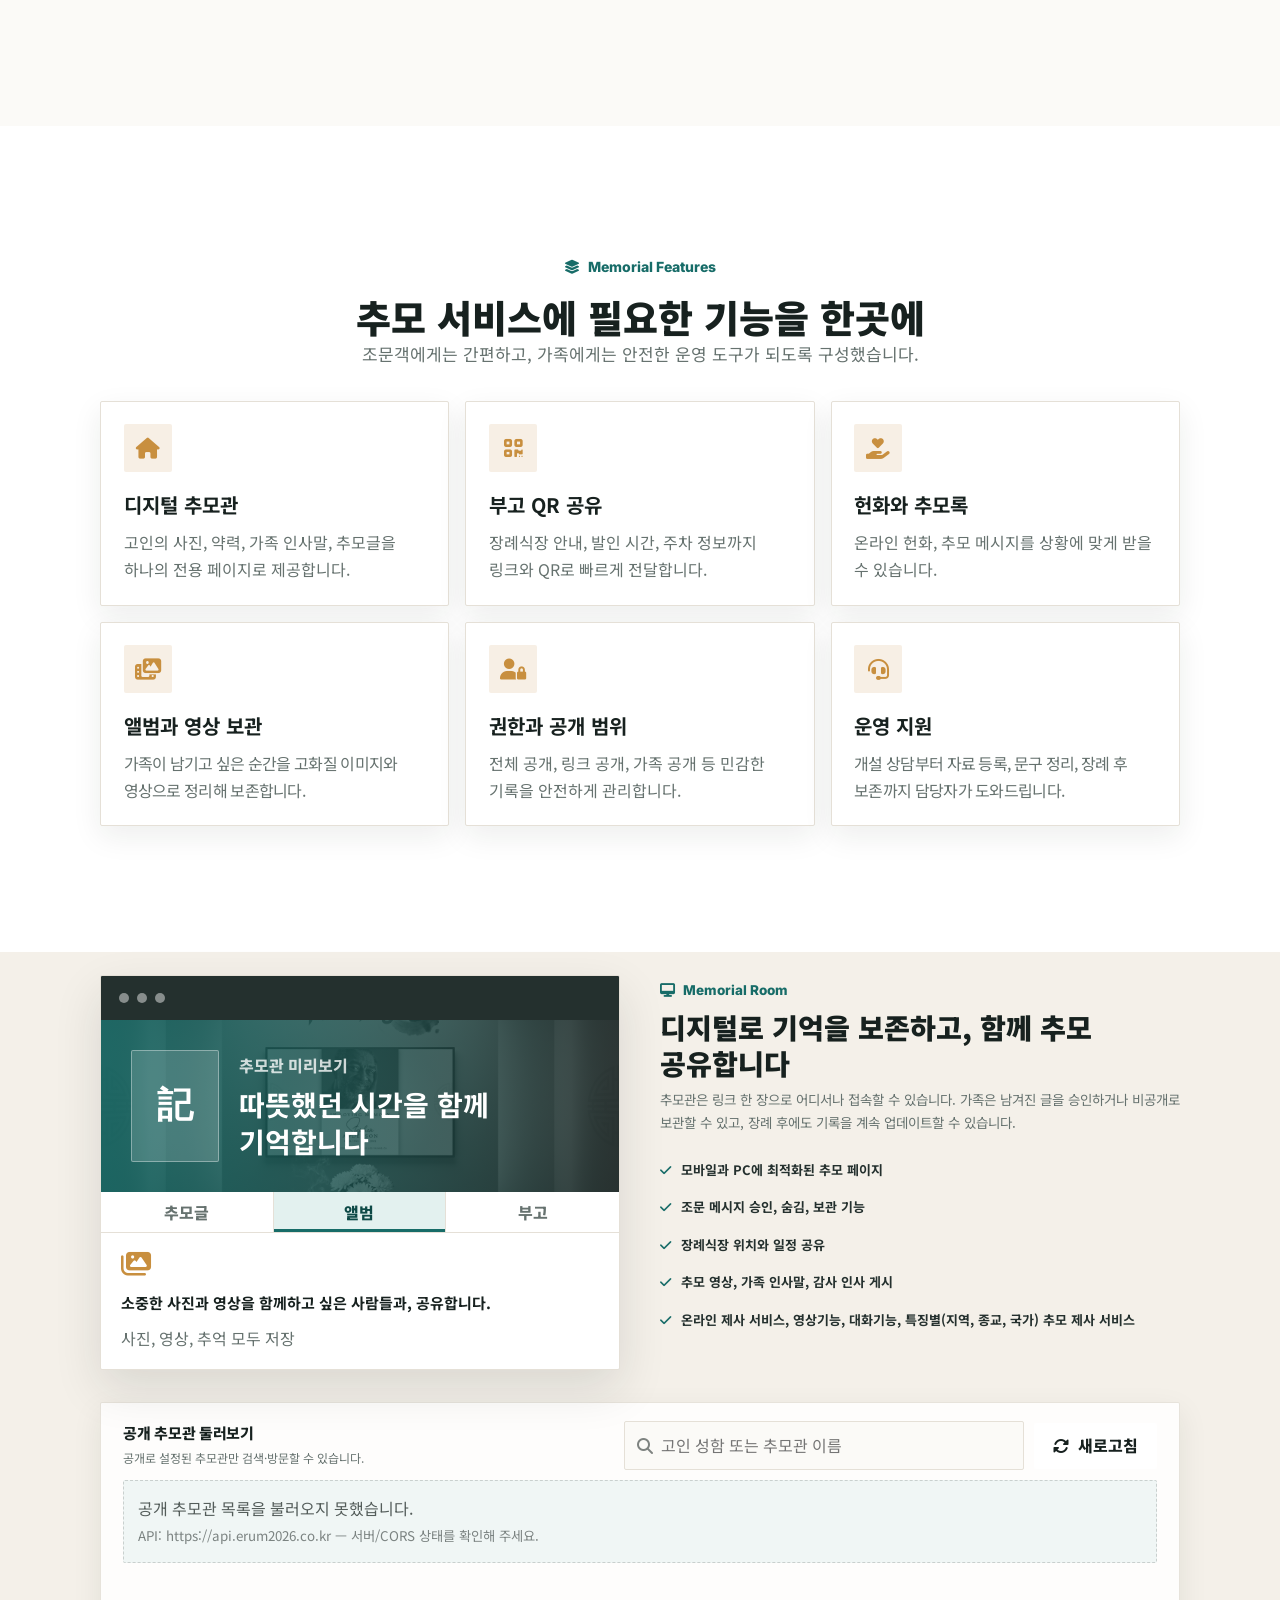
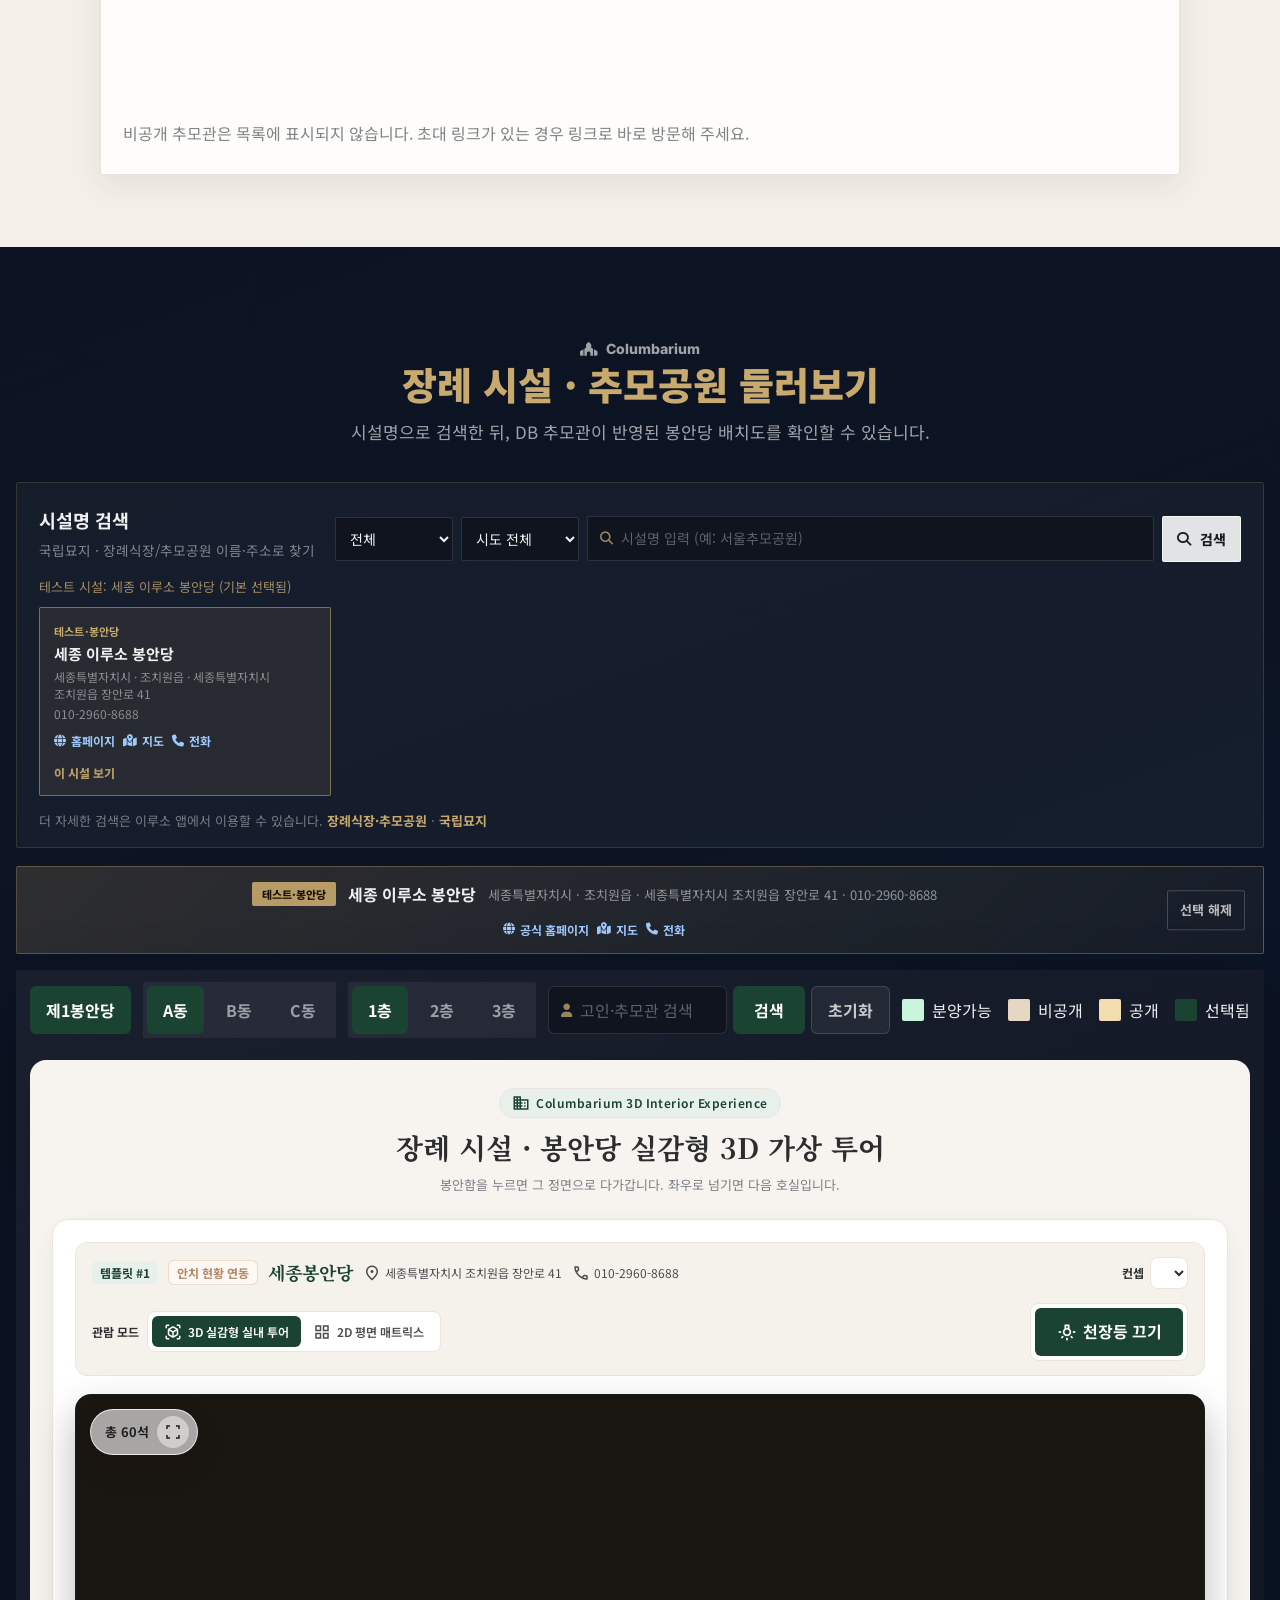
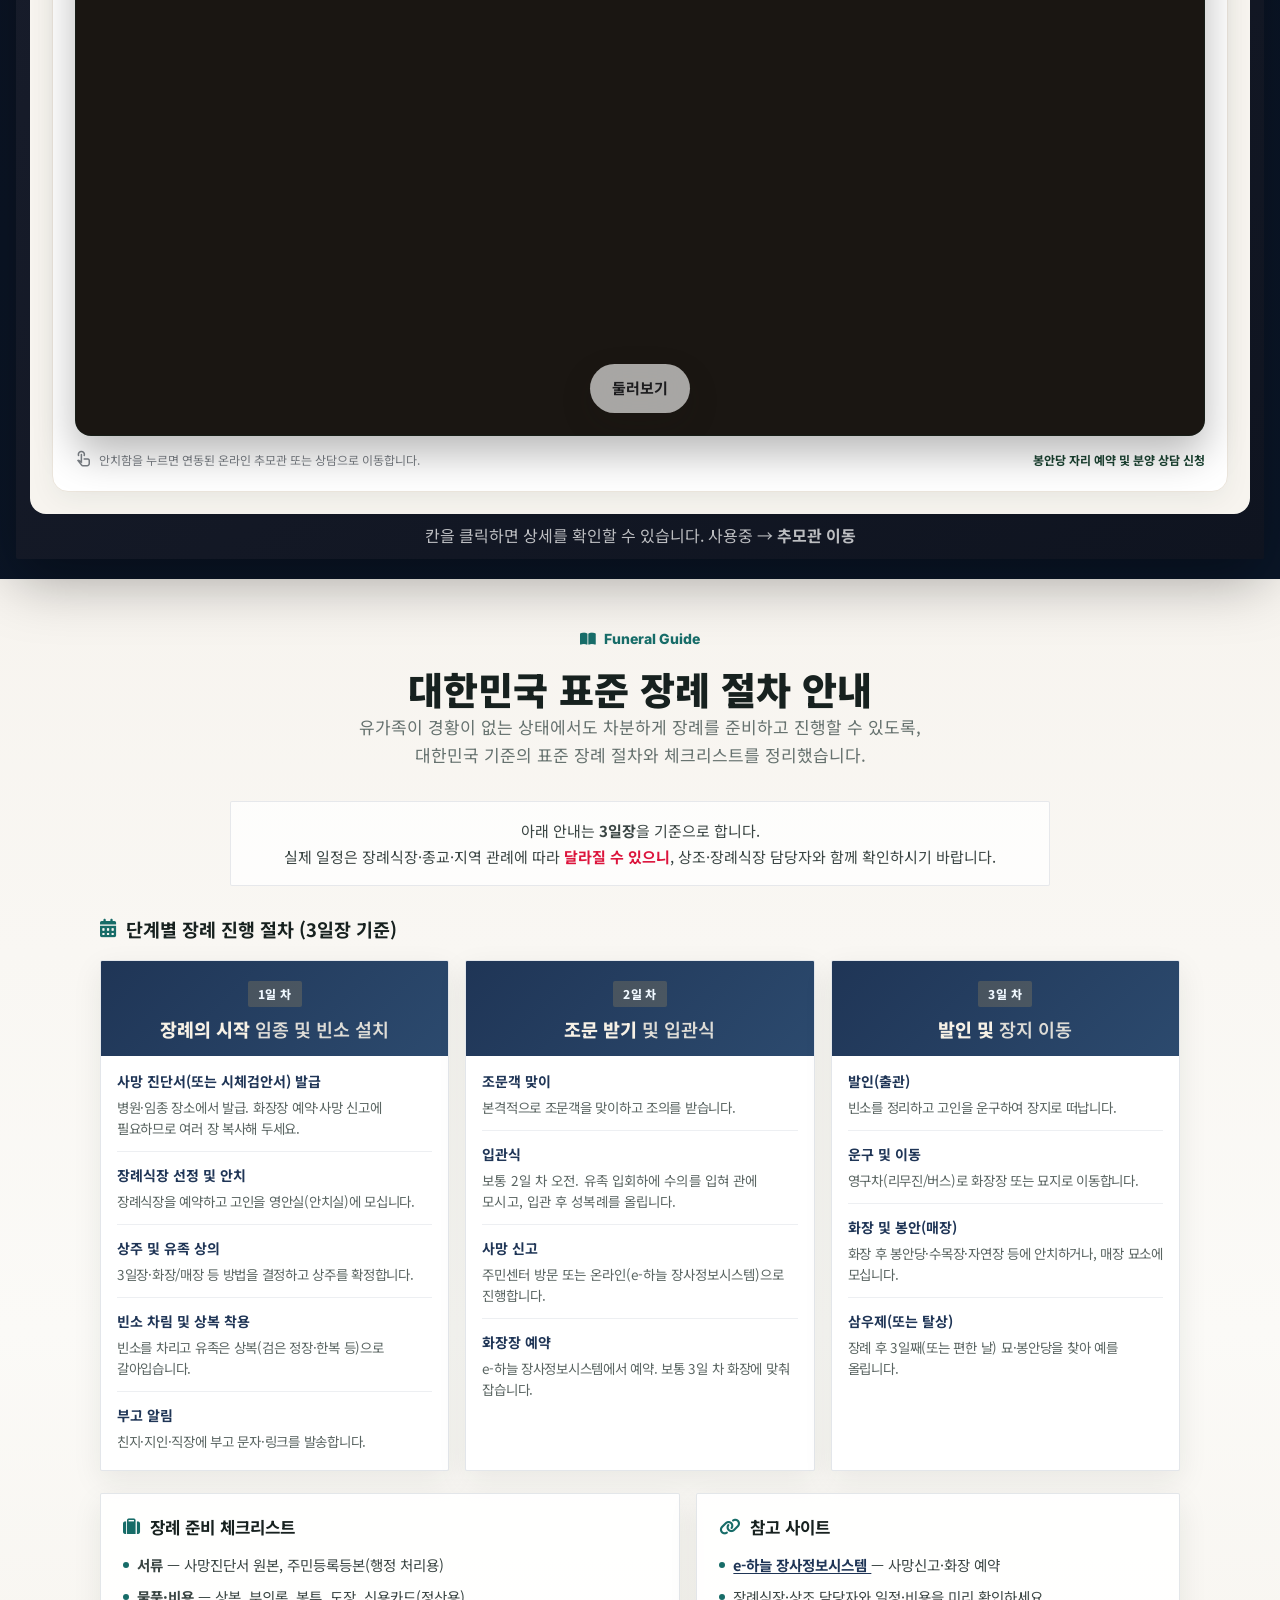
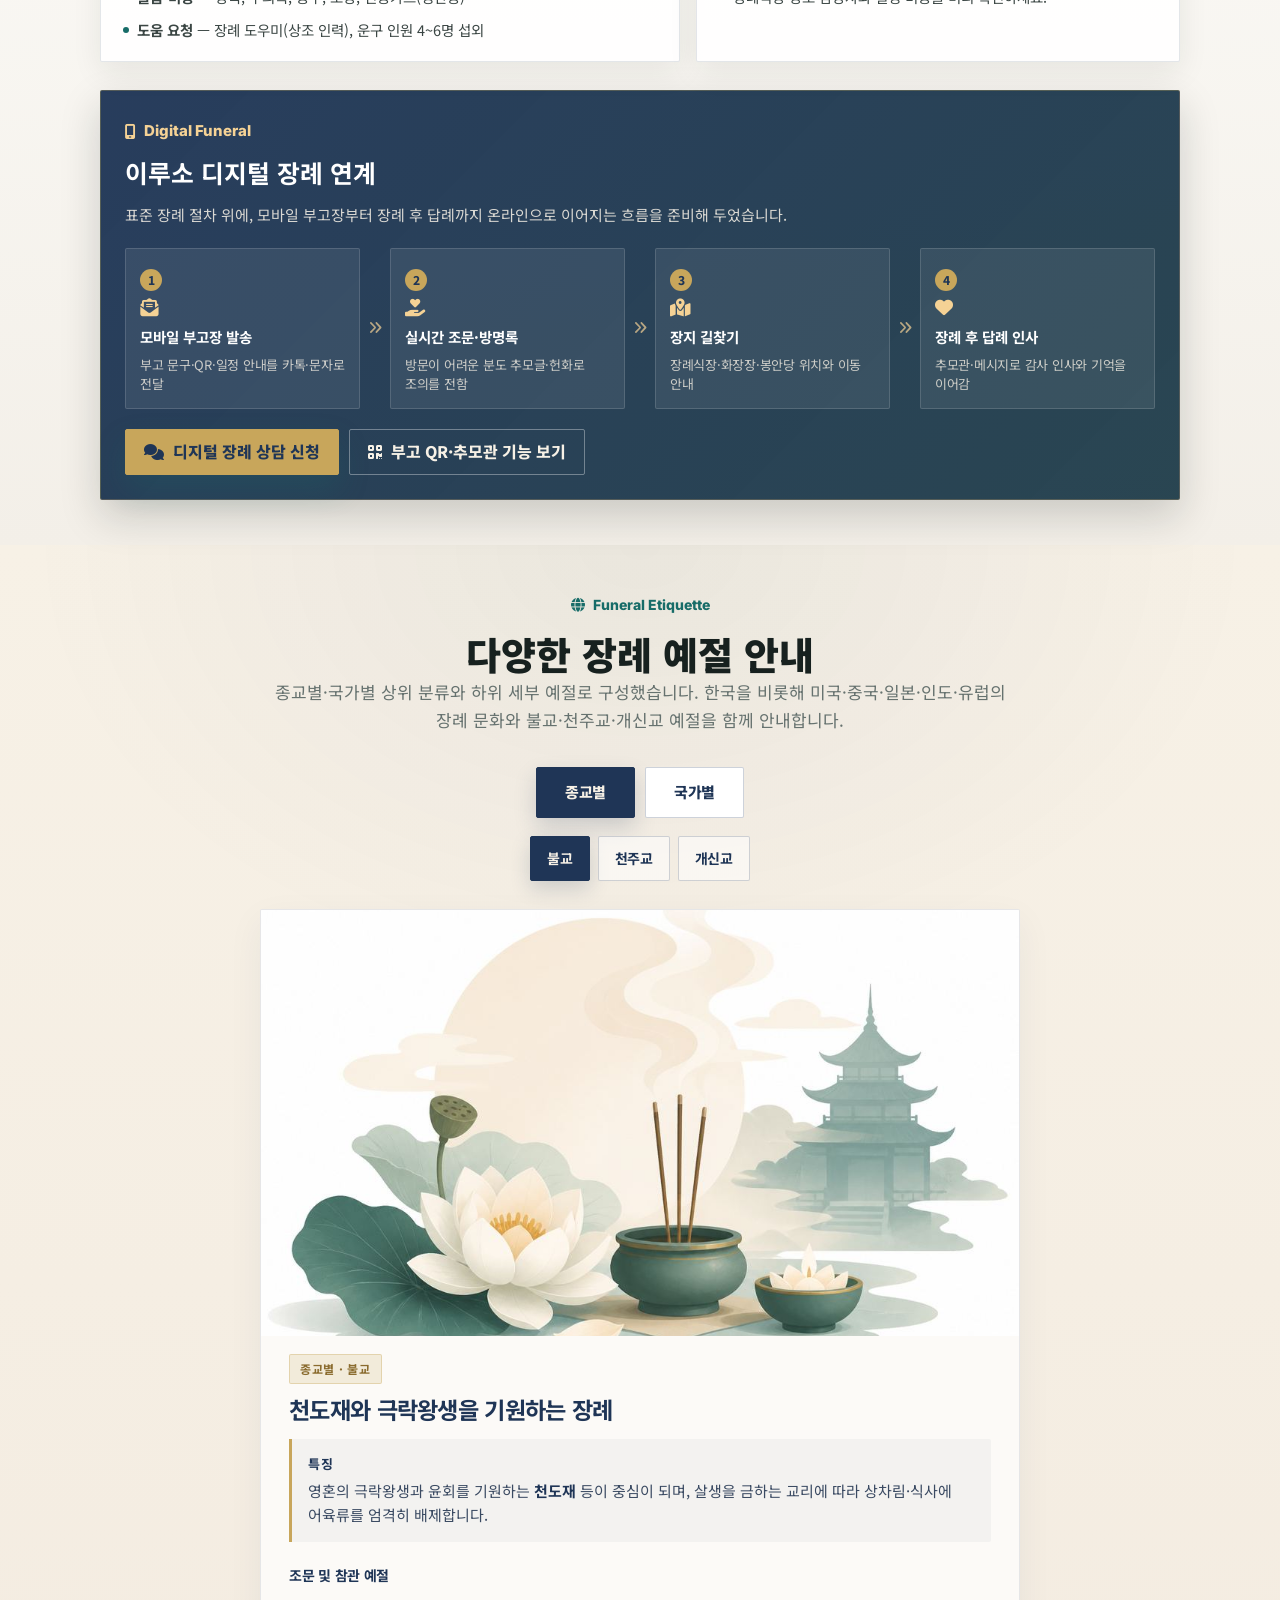
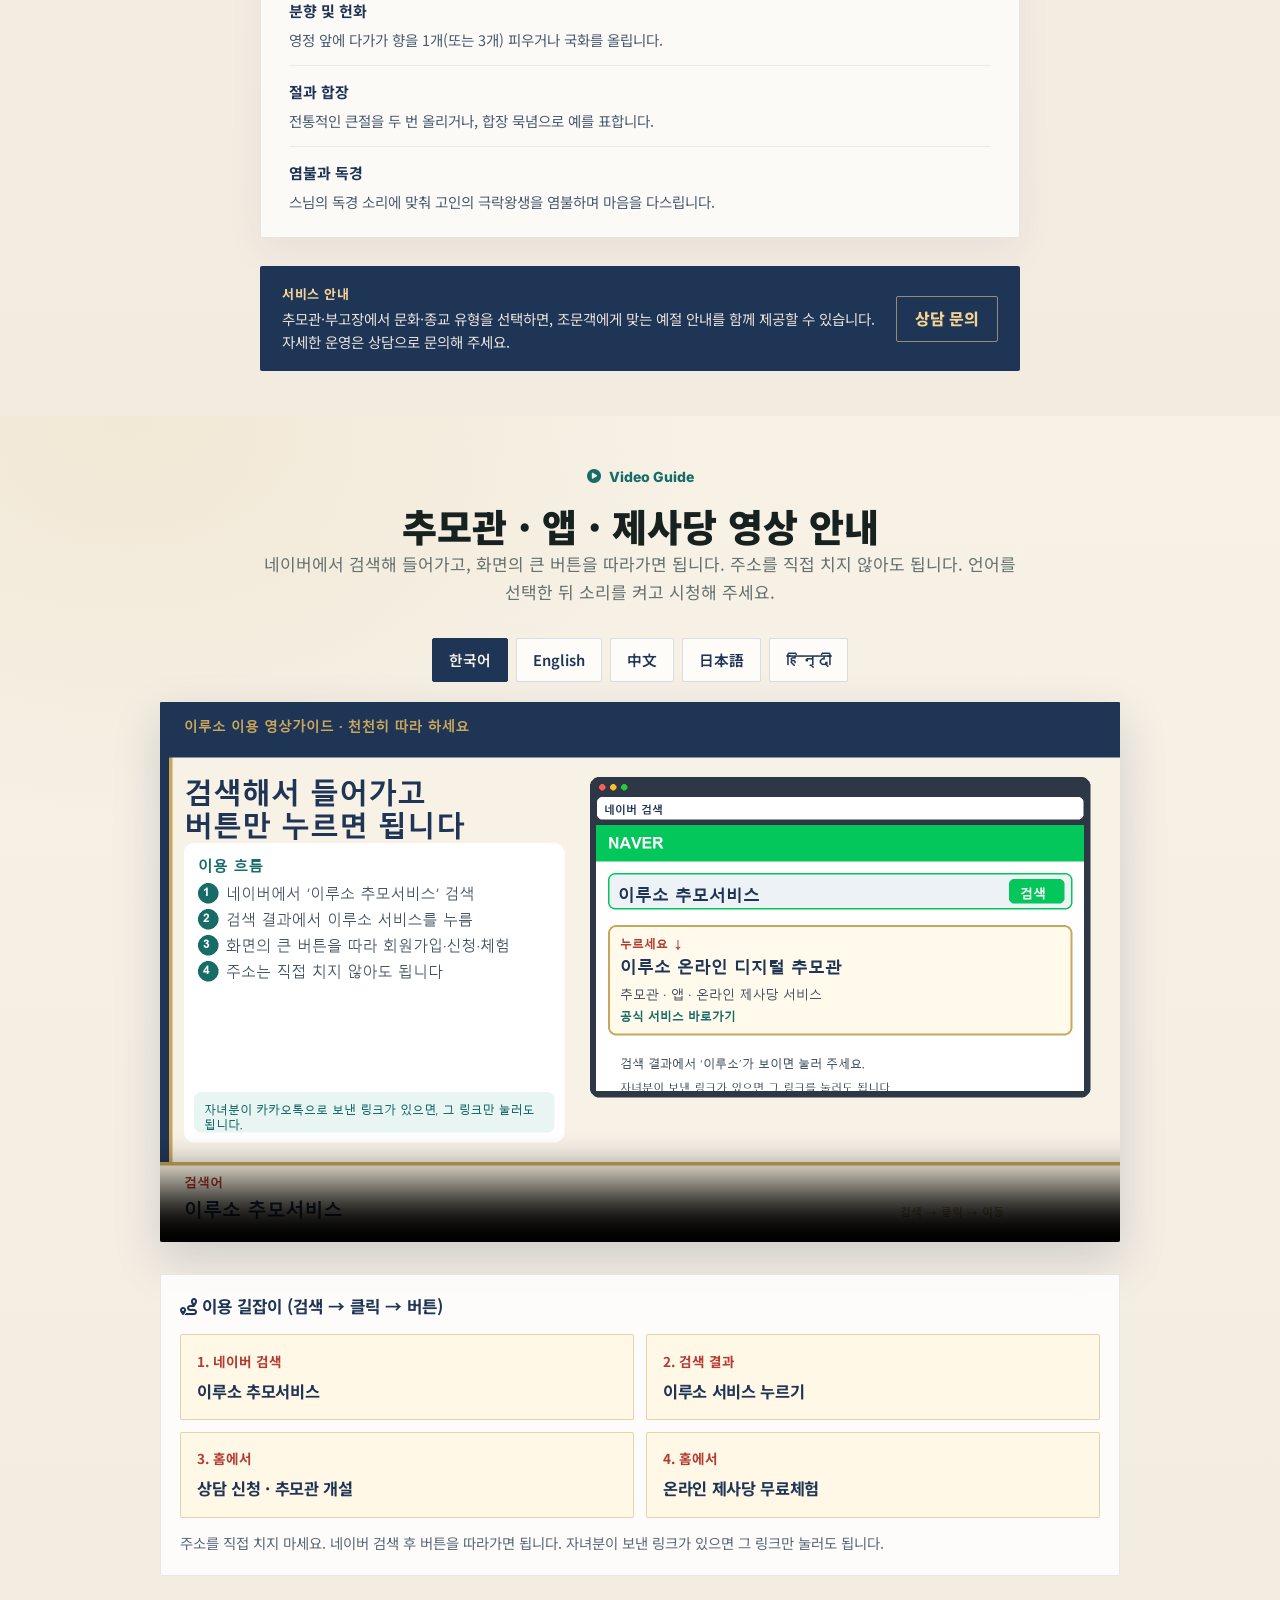
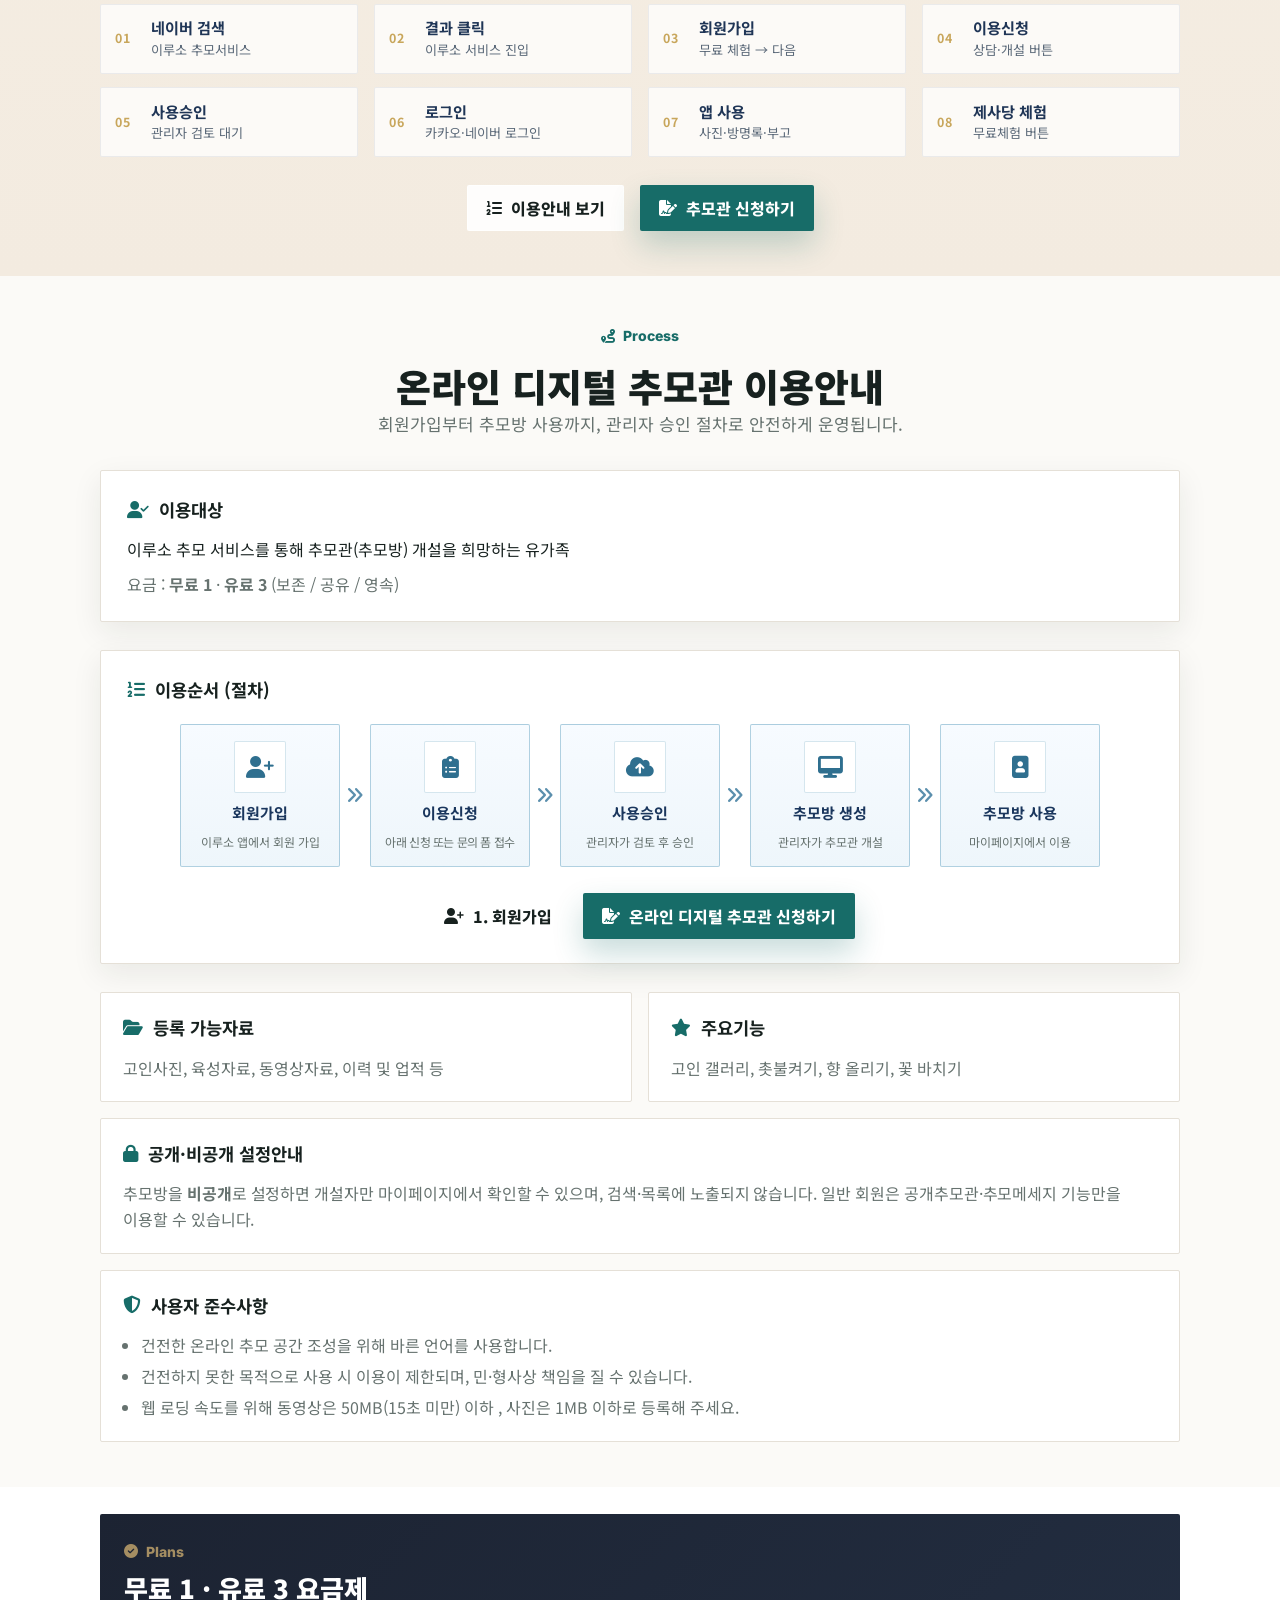
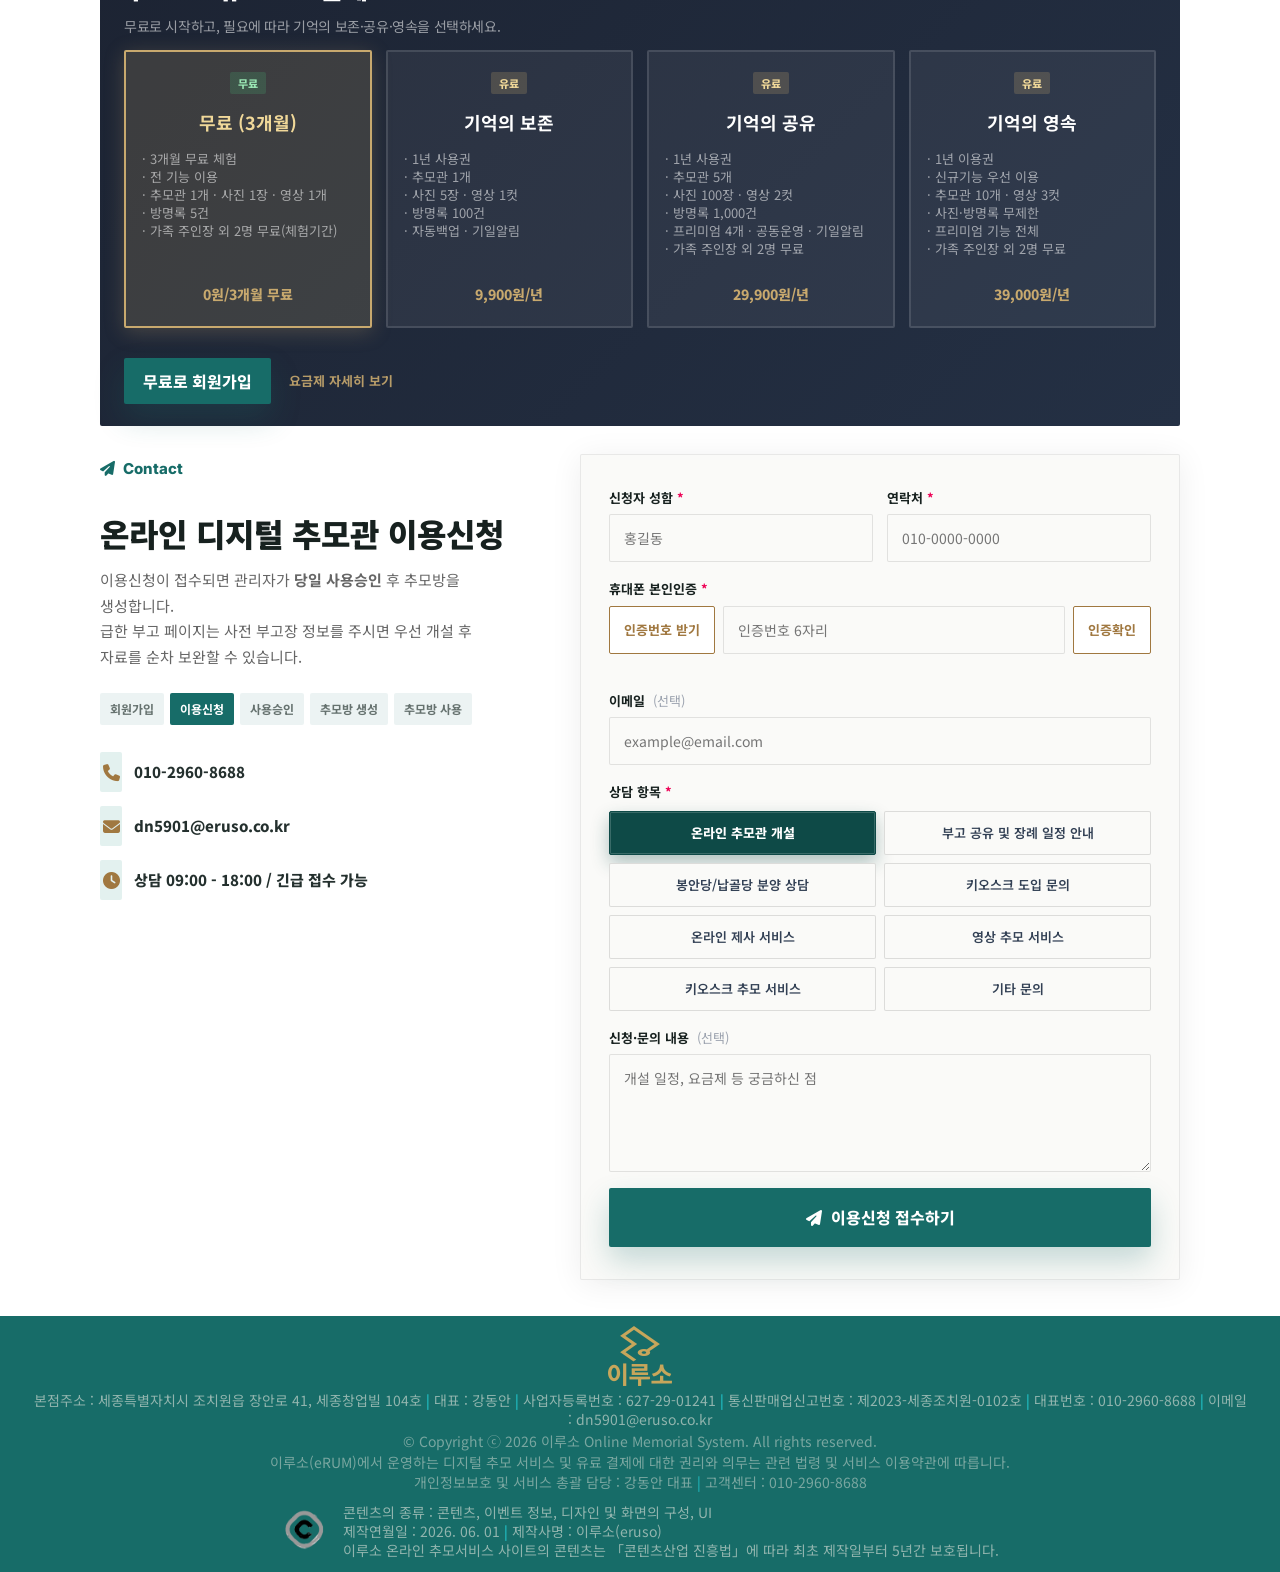
==== commit 4145e14e: "Add files via upload" ====
--- a/index.html
+++ b/index.html
@@ -1,1461 +1,1472 @@
-﻿<!DOCTYPE html>
-<html lang="ko">
-<head>
-    <meta charset="UTF-8">
-    <meta name="viewport" content="width=device-width, initial-scale=1.0">
-    <meta name="description" content="이루소는 사랑하는 이를 위한 디지털 추모의 자리입니다. 온라인 추모관·부고 공유·조문록·사진과 영상 기록을 한곳에서 관리하는 디지털 추모 플랫폼입니다.">
-    <title>이루소 | 기억을 오래 머물게 하는 온라인 추모관</title>
-    <link rel="canonical" href="https://eruso.co.kr/" />
-    <link rel="icon" href="public/favicon.ico" />
-
-    <!-- Open Graph (eruso.co.kr) -->
-    <meta property="og:type" content="website" />
-    <meta property="og:site_name" content="이루소" />
-    <meta property="og:locale" content="ko_KR" />
-    <meta property="og:url" content="https://eruso.co.kr/" />
-    <meta property="og:title" content="이루소 | 기억을 오래 머물게 하는 온라인 추모관" />
-    <meta property="og:description" content="이루소는 사랑하는 이를 위한 디지털 추모의 자리입니다. 온라인 추모관·부고 공유·조문록·사진과 영상 기록을 한곳에서 관리하는 디지털 추모 플랫폼입니다." />
-    <meta property="og:image" content="https://eruso.co.kr/images/memorial-hero-07.png" />
-    <meta property="og:image:alt" content="이루소 — 온라인 디지털 추모관" />
-
-    <!-- Twitter Card -->
-    <meta name="twitter:card" content="summary_large_image" />
-    <meta name="twitter:title" content="이루소 | 기억을 오래 머물게 하는 온라인 추모관" />
-    <meta name="twitter:description" content="이루소는 사랑하는 이를 위한 디지털 추모의 자리입니다. 온라인 추모관·부고 공유·조문록·사진과 영상 기록을 한곳에서 관리하는 디지털 추모 플랫폼입니다." />
-    <meta name="twitter:image" content="https://eruso.co.kr/images/memorial-hero-07.png" />
-
-    <link rel="stylesheet" href="https://cdn.jsdelivr.net/npm/@fortawesome/fontawesome-free@6.4.0/css/all.min.css">
-    <link href="https://fonts.googleapis.com/css2?family=Noto+Sans+KR:wght@300;400;500;700;900&family=Inter:wght@400;600;700&display=swap" rel="stylesheet">
-    <link rel="stylesheet" href="css/memorial.css?v=20261006-info">
-    <script type="importmap">
-    {
-      "imports": {
-        "react": "https://esm.sh/react@18.3.1",
-        "react/jsx-runtime": "https://esm.sh/react@18.3.1/jsx-runtime",
-        "react/jsx-dev-runtime": "https://esm.sh/react@18.3.1/jsx-dev-runtime",
-        "react-dom": "https://esm.sh/react-dom@18.3.1",
-        "react-dom/client": "https://esm.sh/react-dom@18.3.1/client",
-        "three": "https://esm.sh/three@0.160.1",
-        "@react-three/fiber": "https://esm.sh/@react-three/fiber@8.17.10?external=react,react-dom,three",
-        "@react-three/drei": "https://esm.sh/@react-three/drei@9.117.3?external=react,react-dom,three,@react-three/fiber",
-        "@react-three/postprocessing": "https://esm.sh/@react-three/postprocessing@2.16.3?external=react,react-dom,three,@react-three/fiber,postprocessing",
-        "postprocessing": "https://esm.sh/postprocessing@6.35.3?external=three"
-      }
-    }
-    </script>
-    <!-- eternal_memory 연동 (로컬 호스트에서는 JS가 localhost로 자동 전환) -->
-    <meta name="eruso-api-base" content="https://api.erum2026.co.kr">
-    <meta name="eruso-app-base" content="https://erum2026.co.kr">
-    <!-- Elevisor 접속로그 ping (로컬은 js가 localhost:1200 으로 전환) -->
-    <meta name="eruso-elevisor-ping" content="https://erum2026.co.kr/__elevisor/ping">
-
-</head>
-    <!-- 시범운영 안내 팝업 -->
-    <div id="pilot-notice" role="dialog" aria-modal="true" aria-labelledby="pilot-notice-title" style="
-      position:fixed;inset:0;z-index:99999;background:rgba(7,13,24,0.72);
-      display:flex;align-items:center;justify-content:center;padding:24px 16px;box-sizing:border-box;
-    ">
-      <div style="
-        width:100%;max-width:400px;background:#FAF8F5;border-radius:16px;
-        border:1px solid rgba(199,166,91,0.35);box-shadow:0 20px 48px rgba(0,0,0,0.35);
-        padding:28px 24px 22px;text-align:center;font-family:'Noto Sans KR',sans-serif;
-      ">
-        <p style="margin:0;font-size:11px;font-weight:700;letter-spacing:0.18em;color:#C7A65B;line-height:1.4;">NOTICE</p>
-        <h2 id="pilot-notice-title" style="margin:10px 0 0;font-size:22px;font-weight:800;letter-spacing:-0.03em;color:#1F3556;line-height:1.35;">시범운영 안내</h2>
-        <p style="margin:14px 0 0;font-size:15px;font-weight:500;letter-spacing:-0.01em;color:#4B5563;line-height:1.65;white-space:pre-line;">현재 이루소 서비스는
-테스트 운영 중입니다.
-
-일부 기능이 제한되거나
-변경될 수 있습니다.
-
-11월 중 정식 오픈합니다.
-
-좋은 의견 주시면
-오픈 전까지 최대한 반영하겠습니다.</p>
-        <div style="margin-top:22px;display:flex;flex-direction:column;align-items:center;gap:10px;">
-          <a id="pilot-notice-community" class="js-community-board" data-community-view="write" href="https://erum2026.co.kr/community/write" style="
-            width:100%;max-width:240px;border:none;border-radius:12px;box-sizing:border-box;
-            background:#C7A65B;color:#0a1628;font-size:15px;font-weight:700;letter-spacing:0.02em;
-            line-height:1.2;padding:14px 20px;cursor:pointer;text-align:center;text-decoration:none;display:block;
-          ">의견게시판에 등록하기</a>
-          <button type="button" id="pilot-notice-ok" style="
-            width:100%;max-width:240px;border:1.5px solid rgba(31,53,86,0.25);border-radius:12px;
-            background:transparent;color:#1F3556;font-size:15px;font-weight:600;letter-spacing:0.02em;
-            line-height:1.2;padding:12px 20px;cursor:pointer;text-align:center;
-          ">확인</button>
-        </div>
-      </div>
-    </div>
-    <script>
-      (function () {
-        var el = document.getElementById("pilot-notice");
-        var btn = document.getElementById("pilot-notice-ok");
-        function closePilot() {
-          if (el) {
-            el.style.display = "none";
-            el.setAttribute("hidden", "");
-            el.setAttribute("aria-hidden", "true");
-          }
-        }
-        if (btn) btn.addEventListener("click", closePilot);
-        if (el) el.addEventListener("click", function (e) {
-          if (e.target === el) closePilot();
-        });
-      })();
-    </script>
-    <div id="popup-container" hidden aria-hidden="true" style="display:none;"></div>
-    <nav class="navbar" aria-label="주요 메뉴">
-        <div class="nav-inner">
-            <a href="#home" class="nav-brand">
-                <img src="images/logo-eruso-final-02.png" alt="이루소 로고" class="nav-logo">
-            </a>
-            <span class="brand-service" style="display: inline-block; width: fit-content;">온라인 디지털 추모관</span>
-            <ul class="nav-menu" id="navMenu">
-                <li class="nav-menu-panel-head" aria-hidden="true">
-                    <div class="nav-menu-panel-title">메뉴</div>
-                    <span class="nav-menu-panel-sub">이루소 추모 서비스</span>
-                </li>
-                <li><a href="#about"><i class="fas fa-circle-info" aria-hidden="true"></i><span>소개</span></a></li>
-                <li><a href="#features"><i class="fas fa-puzzle-piece" aria-hidden="true"></i><span>기능</span></a></li>
-                <li><a href="#columbarium"><i class="fas fa-place-of-worship" aria-hidden="true"></i><span>장례 시설</span></a></li>
-                <li><a href="#funeral-guide"><i class="fas fa-book-open" aria-hidden="true"></i><span>장례 안내</span></a></li>
-                <li><a href="#religion-guide"><i class="fas fa-globe" aria-hidden="true"></i><span>다양한 장례 예절</span></a></li>
-                <li><a href="#workflow-guide"><i class="fas fa-circle-play" aria-hidden="true"></i><span>영상 안내</span></a></li>
-                <li><a href="#process"><i class="fas fa-user-plus" aria-hidden="true"></i><span>회원가입방법</span></a></li>
-                <li><a href="#cyber-apply"><i class="fas fa-list-ol" aria-hidden="true"></i><span>이용안내</span></a></li>
-                <li><a href="#cyber-apply"><i class="fas fa-envelope" aria-hidden="true"></i><span>문의</span></a></li>
-                <li><a id="navCommunityLink" class="js-community-board" data-community-view="list" href="https://erum2026.co.kr/community"><i class="fas fa-comments" aria-hidden="true"></i><span>게시판</span></a></li>
-                <li><a href="https://garden-pet.erum2026.co.kr/" rel="noopener noreferrer"><i class="fas fa-paw" aria-hidden="true"></i><span>기억의 정원 ·<br>포근한 발자국</span></a></li>
-                <li><a href="https://garden-human.erum2026.co.kr/" rel="noopener noreferrer"><i class="fas fa-seedling" aria-hidden="true"></i><span>기억의 정원 ·<br>소중한 분</span></a></li>
-            </ul>
-            <div class="nav-right">
-                <a href="#process" class="nav-quick" data-nav-quick="signup">
-                    <i class="fas fa-user-plus" aria-hidden="true"></i>
-                    <span>회원가입방법</span>
-                </a>
-                <a href="#memorial" class="nav-quick" data-nav-quick="memorial">
-                    <i class="fas fa-heart" aria-hidden="true"></i>
-                    <span>추모관 둘러보기</span>
-                </a>
-                <a href="https://garden-pet.erum2026.co.kr/" class="nav-quick" data-nav-quick="garden-pet" rel="noopener noreferrer" aria-label="기억의 정원 · 포근한 발자국">
-                    <i class="fas fa-paw" aria-hidden="true"></i>
-                    <span class="nav-quick-label">
-                        <span class="nav-quick-kicker">기억의 정원</span>
-                        <span class="nav-quick-name">포근한 발자국</span>
-                    </span>
-                </a>
-                <a href="https://garden-human.erum2026.co.kr/" class="nav-quick" data-nav-quick="garden-human" rel="noopener noreferrer" aria-label="기억의 정원 · 소중한 분">
-                    <i class="fas fa-seedling" aria-hidden="true"></i>
-                    <span class="nav-quick-label">
-                        <span class="nav-quick-kicker">기억의 정원</span>
-                        <span class="nav-quick-name">소중한 분</span>
-                    </span>
-                </a>
-                <a id="navCommunityCta" class="nav-board js-community-board" data-community-view="list" href="https://erum2026.co.kr/community">
-                    <i class="fas fa-comments" aria-hidden="true"></i>
-                    <span>게시판</span>
-                </a>
-                <button type="button" class="nav-toggle" aria-label="메뉴 열기" aria-expanded="false">
-                    <i class="fas fa-bars"></i>
-                </button>
-            </div>
-        </div>
-        <div class="nav-drawer-backdrop" id="navDrawerBackdrop" hidden></div>
-    </nav>
-
-    <main>
-        <section id="home" class="hero">
-            <div class="hero-media" aria-hidden="true">
-                <video
-                    class="hero-video is-active"
-                    data-hero-video
-                    src="images/life-journey.mp4?v=20260808-eastasian"
-                    muted
-                    playsinline
-                    preload="auto"
-                    poster="images/memorial-hero-07.png"
-                ></video>
-                <div class="hero-slideshow is-waiting" data-hero-slideshow>
-                    <img src="images/memorial-hero-07.png" alt="" class="hero-image is-active" data-hero-slide>
-                    <img src="images/memorial-hero-08.png" alt="" class="hero-image" data-hero-slide>
-                    <img src="images/memorial-hero-01.png" alt="" class="hero-image" data-hero-slide>
-                    <img src="images/memorial-hero-02.png" alt="" class="hero-image" data-hero-slide>
-                    <img src="images/memorial-hero-03.png" alt="" class="hero-image" data-hero-slide>
-                    <img src="images/memorial-hero-04.png" alt="" class="hero-image" data-hero-slide>
-                    <img src="images/memorial-hero-05.png" alt="" class="hero-image" data-hero-slide>
-                    <img src="images/memorial-hero-06.png" alt="" class="hero-image" data-hero-slide>
-                </div>
-            </div>
-            <div class="hero-overlay" aria-hidden="true"></div>
-            <audio
-                id="heroBgm"
-                data-hero-bgm
-                loop
-                preload="auto"
-                src="images/hero-remember.mp3?v=20260817-piano"
-                data-hero-bgm-credit="Meditation Impromptu 02 — Kevin MacLeod (incompetech.com)"
-            ></audio>
-            <button
-                type="button"
-                class="hero-bgm-toggle is-waiting"
-                data-hero-bgm-toggle
-                aria-pressed="false"
-                aria-label="배경음악 켜기"
-                title="정통 피아노 — 밝음과 그림자가 함께"
-            >
-                <i class="fas fa-music" aria-hidden="true"></i>
-                <span data-hero-bgm-label>음악 켜기</span>
-            </button>
-            <!--<p class="hero-life-caption" data-hero-caption aria-hidden="true">태어남에서 기억으로</p>-->
-            <div class="memory-flow" aria-hidden="true">
-                <span></span>
-                <span></span>
-                <span></span>
-                <span></span>
-                <span></span>
-                <span></span>
-            </div>
-            <div class="container hero-grid">
-                <div class="hero-content">
-                    <p class="eyebrow">
-                        <!-- <i class="fas fa-ribbon"></i> -->
-                        <!-- 이루소 추모 서비스 -->
-                    </p>
-                    <h1 style="font-size: 160%;">그리움과 함께<br>기록하고 기억하는<br>온라인 추모관</h1>
-                    <p class="hero-copy" style="letter-spacing: 0;">
-                        장례 안내부터 온라인 조문, 추모글, 사진과 영상 보관까지
-                        가족이 편안하게 관리할 수 있는 디지털 추모 시스템입니다.
-                    </p>
-                    <div class="hero-actions">
-                        <a href="#cyber-apply" class="btn btn-primary main-action" data-service="온라인 추모관 개설">
-                            <i class="fas fa-hands-helping"></i>
-                            추모관 개설 및 문의 상담
-                        </a>
-                        
-                        <div class="btn-group-secondary">
-                            <a href="#cyber-apply" class="btn btn-secondary" data-service="온라인 추모관 개설">
-                                <i class="fas fa-book-open" aria-hidden="true"></i>
-                                <span class="btn-label">이용안내</span>
-                            </a>
-                            <a href="#procedure" class="btn btn-secondary ghost">
-                                <i class="fas fa-list-ol" aria-hidden="true"></i>
-                                <span class="btn-label">이용절차</span>
-                            </a>
-                            <a href="#memorial" class="btn btn-secondary ghost">
-                                <i class="fas fa-eye" aria-hidden="true"></i>
-                                <span class="btn-label">추모관 보기</span>
-                            </a>
-                            <a href="#columbarium" class="btn btn-secondary ghost">
-                                <i class="fas fa-place-of-worship" aria-hidden="true"></i>
-                                <span class="btn-label">장례 시설</span>
-                            </a>
-                            <a id="heroJesaTrialLink" href="https://erum2026.co.kr/service-select?mode=trial" class="btn btn-secondary ghost" target="_blank" rel="noopener">
-                                <i class="fas fa-yin-yang" aria-hidden="true"></i>
-                                <span class="btn-label">온라인 제사당 무료체험</span>
-                            </a>
-                        </div>
-                    </div>
-                    <div class="hero-stats" aria-label="서비스 주요 수치">
-                        <div style="text-align: center;">
-                            <strong>24시간</strong>
-                            <span>온라인 조문</span>
-                        </div>
-                        <div style="text-align: center;">
-                            <strong>QR 공유</strong>
-                            <span>부고와 일정 전달</span>
-                        </div>
-                        <div style="text-align: center;">
-                            <strong>가족 승인</strong>
-                            <span>안전한 기록 관리</span>
-                        </div>
-                    </div>
-                
-                </div> <aside class="hero-panel" aria-label="추모관 요약">
-                    <div class="panel-top";>
-                        <span class="status-dot"></span>
-                        <span style="align-self: center;">추모관 운영 중</span>
-                    </div>
-                    <div class="memorial-profile">
-                        <div class="portrait" aria-hidden="true">追</div>
-                        <!-- line-height: 1.2를 추가하여 문장 자체의 줄 간격을 줄임 -->
-                        <div style="text-shadow: none; line-height: 1.2;">
-                            
-                            <!-- margin: 0을 주어 기본 여백을 완전히 제거 -->
-                            <p class="profile-label" style="margin: 8px 0;">온라인 추모관</p>
-                            
-                            <!-- 위아래 여백을 4px로 줄임 (기본값은 보통 20px 이상임) -->
-                            <h2 style="margin: 4px 0;">고인을 기억하는 공간</h2>
-                            
-                            <!-- 여기도 margin: 0 추가 -->
-                            <p style="text-shadow: none; font-size: 13px; margin: 0;">가족이 승인한 사진, 영상, 생애 기록만<br>정중하게 공개됩니다.</p>
-                            
-                        </div>
-                        </div>
-                    <div class="tribute-stats-block">
-                        <h3 class="tribute-stats-title">
-                            오늘의 추모 통계
-                            <span class="tribute-stats-sub">(마음을 전한 마음)</span>
-                        </h3>
-                        <div class="tribute-list" aria-label="추모 통계">
-                        <div class="tribute-stat" data-stat="candle">
-                            <i class="fas fa-fire"></i>
-                            <span><strong data-count="candle">0</strong><em>촛불켜기</em></span>
-                        </div>
-                        <div class="tribute-stat" data-stat="incense">
-                            <i class="fas fa-wind"></i>
-                            <span><strong data-count="incense">0</strong><em>향 올리기</em></span>
-                        </div>
-                        <div class="tribute-stat" data-stat="flower">
-                            <i class="fas fa-seedling"></i>
-                            <span><strong data-count="flower">0</strong><em>꽃 바치기</em></span>
-                        </div>
-                        <div class="tribute-stat" data-stat="offering">
-                            <i class="fas fa-spa"></i>
-                            <span><strong data-count="offering">0</strong><em>헌화</em></span>
-                        </div>
-                        <div class="tribute-stat" data-stat="messages">
-                            <i class="fas fa-pen-nib"></i>
-                            <span><strong data-count="messages">0</strong><em>추모글</em></span>
-                        </div>
-                        <div class="tribute-stat" data-stat="visits">
-                            <i class="fas fa-shoe-prints"></i>
-                            <span><strong data-count="visits">0</strong><em>방문기록</em></span>
-                        </div>
-                        </div>
-                    </div>
-                </aside>
-            </div>
-        </section>
-
-        <section id="about" class="section about-section">
-            <div class="container split-layout">
-                <div class="section-copy">
-                    <p class="eyebrow dark">
-                        <i class="fas fa-seedling"></i>
-                        Service Overview
-                    </p>
-                    <h2>장례 이후에도 이어지는 품격 있는 기억 관리</h2>
-                    <p style="letter-spacing: -0.7px;">
-                        이루소 추모 시스템은 갑작스러운 순간에도 부고와 장례 일정을 빠르게 공유하고,
-                        멀리 있는 지인도 온라인으로 조문할 수 있도록 돕습니다. <br>남겨진 사진과 이야기는
-                        가족 승인 기반으로 보존되어 시간이 지나도 <br>안전하게 다시 꺼내볼 수 있습니다.
-                    </p>
-                </div>
-                <div class="about-grid">
-                    <article class="about-card">
-                        <i class="fas fa-bell"></i>
-                        <h3>부고 안내</h3>
-                        <p style="letter-spacing: -0.7px;">문자, 링크, QR로 장례식장 위치와 일정을 간편하게 공유합니다.</p>
-                    </article>
-                    <article class="about-card">
-                        <i class="fas fa-book-open"></i>
-                        <h3>생애 기록</h3>
-                        <p style="letter-spacing: -1.0px;">사진, 영상, 약력, 가족 메시지를 한 화면에서 정돈합니다.</p>
-                    </article>
-                    <article class="about-card">
-                        <i class="fas fa-lock"></i>
-                        <h3>가족 관리</h3>
-                        <p style="letter-spacing: -1.2px;">공개 범위와 게시 승인 권한을 가족 중심으로<br> 세밀하게 설정합니다.</p>
-                    </article>
-                    <article class="about-card">
-                        <i class="fas fa-comments"></i>
-                        <h3>온라인 조문</h3>
-                        <p>방문이 어려운 분도 추모글과 마음을 <br>남길 수 있습니다.</p>
-                    </article>
-                </div>
-            </div>
-        </section>
-
-        <section id="features" class="section feature-section">
-            <div class="container">
-                <div class="section-header">
-                    <p class="eyebrow dark">
-                        <i class="fas fa-layer-group"></i>
-                        Memorial Features
-                    </p>
-                    <h2>추모 서비스에 필요한 기능을 한곳에</h2>
-                    <p>조문객에게는 간편하고, 가족에게는 안전한 운영 도구가 되도록 구성했습니다.</p>
-                </div>
-                <div class="features-grid">
-                    <article class="feature-card">
-                        <div class="feature-icon"><i class="fas fa-house"></i></div>
-                        <h3>디지털 추모관</h3>
-                        <p>고인의 사진, 약력, 가족 인사말, 추모글을 하나의 전용 페이지로 제공합니다.</p>
-                    </article>
-                    <article class="feature-card">
-                        <div class="feature-icon"><i class="fas fa-qrcode"></i></div>
-                        <h3>부고 QR 공유</h3>
-                        <p>장례식장 안내, 발인 시간, 주차 정보까지 링크와 QR로 빠르게 전달합니다.</p>
-                    </article>
-                    <article class="feature-card">
-                        <div class="feature-icon"><i class="fas fa-hand-holding-heart"></i></div>
-                        <h3>헌화와 추모록</h3>
-                        <p>온라인 헌화, 추모 메시지를 상황에 맞게 받을 수 있습니다.</p>
-                    </article>
-                    <article class="feature-card">
-                        <div class="feature-icon"><i class="fas fa-photo-film"></i></div>
-                        <h3>앨범과 영상 보관</h3>
-                        <p style="letter-spacing: -0.7px;">가족이 남기고 싶은 순간을 고화질 이미지와 영상으로 정리해 보존합니다.</p>
-                    </article>
-                    <article class="feature-card">
-                        <div class="feature-icon"><i class="fas fa-user-lock"></i></div>
-                        <h3>권한과 공개 범위</h3>
-                        <p>전체 공개, 링크 공개, 가족 공개 등 민감한 기록을 안전하게 관리합니다.</p>
-                    </article>
-                    <article class="feature-card">
-                        <div class="feature-icon"><i class="fas fa-headset"></i></div>
-                        <h3>운영 지원</h3>
-                        <p style="letter-spacing: -0.7px;">개설 상담부터 자료 등록, 문구 정리, 장례 후 보존까지 담당자가 도와드립니다.</p>
-                    </article>
-                </div>
-            </div>
-        </section>
-
-        <section id="memorial" class="section memorial-section">
-            <div class="container">
-
-                <!-- 위: 2단 레이아웃 (미리보기 + 설명) -->
-                <div class="memorial-layout">
-                    <div class="memorial-preview">
-                        <div class="preview-toolbar">
-                            <span></span><span></span><span></span>
-                        </div>
-                        <div class="preview-hero">
-                            <div class="preview-portrait">記</div>
-                            <div>
-                                <p>추모관 미리보기</p>
-                                <h3>따뜻했던 시간을 함께 기억합니다</h3>
-                            </div>
-                        </div>
-                        <div class="preview-tabs" role="tablist" aria-label="추모관 미리보기 메뉴">
-                            <button type="button" class="preview-tab active" data-preview="message">추모글</button>
-                            <button type="button" class="preview-tab" data-preview="album">앨범</button>
-                            <button type="button" class="preview-tab" data-preview="notice">부고</button>
-                        </div>
-                        <div class="preview-body">
-                            <article class="preview-pane active" data-pane="message">
-                                <i class="fas fa-quote-left"></i>
-                                <p>언제나 곁에 있고 싶어 찾아봐도, 사진속에 환히 웃고 계실 수 있습니다.</p>
-                                <span>몇분 또는 몇달 전에 남긴 글</span>
-                            </article>
-                            <article class="preview-pane" data-pane="album">
-                                <i class="fas fa-images"></i>
-                                <p>소중한 사진과 영상을 함께하고 싶은 사람들과, 공유합니다.</p>
-                                <span>사진, 영상, 추억 모두 저장</span>
-                            </article>
-                            <article class="preview-pane" data-pane="notice">
-                                <i class="fas fa-location-dot"></i>
-                                <p>빈소, 입관, 발인, 장지 정보를 모바일에서 바로 확인합니다.</p>
-                                <span>장례 일정과 공유 링크 제공</span>
-                            </article>
-                        </div>
-                    </div>
-                    <div class="section-copy">
-                        <p class="eyebrow dark">
-                            <i class="fas fa-desktop"></i>
-                            Memorial Room
-                        </p>
-                        <h2>디지털로 기억을 보존하고, 함께 추모 공유합니다</h2>
-                        <p>
-                            추모관은 링크 한 장으로 어디서나 접속할 수 있습니다. 가족은 남겨진
-                            글을 승인하거나 비공개로 보관할 수 있고, 장례 후에도 기록을 계속 업데이트할 수 있습니다.
-                        </p>
-                        <ul class="check-list">
-                            <li><i class="fas fa-check"></i> 모바일과 PC에 최적화된 추모 페이지</li>
-                            <li><i class="fas fa-check"></i> 조문 메시지 승인, 숨김, 보관 기능</li>
-                            <li><i class="fas fa-check"></i> 장례식장 위치와 일정 공유</li>
-                            <li><i class="fas fa-check"></i> 추모 영상, 가족 인사말, 감사 인사 게시</li>
-                            <li><i class="fas fa-check"></i> 온라인 제사 서비스, 영상기능, 대화기능, 특징별(지역, 종교, 국가) 추모 제사 서비스</li>
-                        </ul>
-                    </div>
-                </div><!-- /.memorial-layout -->
-
-                <!-- 아래: 공개 추모관 목록 (eruso_eternal_memory API 연동, is_public만) -->
-                <div id="memorial-browse" class="memorial-embed" aria-label="공개 추모관 목록">
-                    <div class="memorial-embed-head">
-                        <div>
-                            <h3 class="memorial-embed-title">공개 추모관 둘러보기</h3>
-                            <p class="memorial-embed-sub">공개로 설정된 추모관만 검색·방문할 수 있습니다.</p>
-                        </div>
-                        <div class="memorial-embed-actions">
-                            <label class="memorial-search" aria-label="추모관 검색">
-                                <i class="fas fa-magnifying-glass"></i>
-                                <input id="memorialSearch" type="search" placeholder="고인 성함 또는 추모관 이름" autocomplete="off" />
-                            </label>
-                            <button id="memorialRefresh" type="button" class="btn btn-secondary" style="white-space:nowrap;">
-                                <i class="fas fa-rotate"></i>
-                                새로고침
-                            </button>
-                        </div>
-                    </div>
-                    <div id="memorialList" class="memorial-list" role="list" aria-live="polite">
-                        <div class="memorial-skeleton">공개 추모관 목록을 불러오는 중입니다...</div>
-                    </div>
-                    <p class="memorial-embed-foot">비공개 추모관은 목록에 표시되지 않습니다. 초대 링크가 있는 경우 링크로 바로 방문해 주세요.</p>
-                </div><!-- /.memorial-embed -->
-
-            </div><!-- /.container -->
-        </section>
-        <section id="columbarium" class="section columbarium-section">
-            <div class="container columbarium-layout">
-                <div class="section-header">
-                    <p class="eyebrow dark">
-                        <i class="fas fa-place-of-worship"></i>
-                        Columbarium
-                    </p>
-                    <h2>장례 시설 · 추모공원 둘러보기</h2>
-                    <p>시설명으로 검색한 뒤, DB 추모관이 반영된 봉안당 배치도를 확인할 수 있습니다.</p>
-                </div>
-
-                <!-- 봉안당/추모공원 검색 (eternal_memory API) -->
-                <div id="columbarium-browse" class="columb-search" aria-label="봉안당 검색">
-                    <div class="columb-search__head">
-                        <div>
-                            <h3 class="columb-search__title">시설명 검색</h3>
-                            <p class="columb-search__sub">국립묘지 · 장례식장/추모공원 이름·주소로 찾기</p>
-                        </div>
-                        <div class="columb-search__filters">
-                            <select id="columbCat" aria-label="시설 구분">
-                                <option value="all">전체</option>
-                                <option value="cemetery">국립묘지</option>
-                                <option value="funeral">장례식장·추모공원</option>
-                            </select>
-                            <select id="columbRegion" aria-label="시도">
-                                <option value="">시도 전체</option>
-                            </select>
-                            <label class="columb-search__input" aria-label="시설명 검색">
-                                <i class="fas fa-magnifying-glass"></i>
-                                <input id="columbKeyword" type="search" placeholder="시설명 입력 (예: 서울추모공원)" autocomplete="off" />
-                            </label>
-                            <button id="columbSearchBtn" type="button" class="btn btn-secondary columb-search__btn">
-                                <i class="fas fa-search"></i>
-                                검색
-                            </button>
-                        </div>
-                    </div>
-                    <div id="columbSearchStatus" class="columb-search__status" aria-live="polite">시설명을 입력하거나 시도를 선택한 뒤 검색해 주세요.</div>
-                    <div id="columbSearchList" class="columb-search__list" role="list"></div>
-                    <p class="columb-search__foot">
-                        더 자세한 검색은 이루소 앱에서 이용할 수 있습니다.
-                        <a id="columbAppFuneral" href="https://erum2026.co.kr/funeral-facility" target="_blank" rel="noopener">장례식장·추모공원</a>
-                        ·
-                        <a id="columbAppCemetery" href="https://erum2026.co.kr/national-cemetery" target="_blank" rel="noopener">국립묘지</a>
-                    </p>
-                </div>
-
-                <!-- 선택 시설 요약 -->
-                <div id="columbSelected" class="columb-selected" hidden>
-                    <div class="columb-selected__main">
-                        <span class="columb-selected__badge" id="columbSelectedBadge">선택됨</span>
-                        <strong id="columbSelectedName">—</strong>
-                        <span id="columbSelectedMeta" class="columb-selected__meta"></span>
-                        <div id="columbSelectedLinks" class="columb-selected__links"></div>
-                    </div>
-                    <button type="button" id="columbClearSelect" class="columb-selected__clear">선택 해제</button>
-                </div>
-
-                <!-- ─── 봉안당 뷰어 ─── -->
-                <div class="columbarium-viewer" id="columbariumSection">
-                    <div class="columb-toolbar">
-                        <div class="columb-zone-tabs" id="columbZoneTabs">
-                            <button class="columb-zone-tab active" data-zone="A">A동</button>
-                            <button class="columb-zone-tab" data-zone="B">B동</button>
-                            <button class="columb-zone-tab" data-zone="C">C동</button>
-                        </div>
-                        <div class="columb-floor-tabs" id="columbFloorTabs">
-                            <button class="columb-floor-tab active" data-floor="1">1층</button>
-                            <button class="columb-floor-tab" data-floor="2">2층</button>
-                            <button class="columb-floor-tab" data-floor="3">3층</button>
-                        </div>
-                        <div class="columb-toolbar__search-wrap">
-                            <label class="columb-toolbar__search" aria-label="고인·추모관 이름 검색">
-                                <i class="fas fa-user"></i>
-                                <input id="columbMemorialKeyword" type="search" placeholder="고인·추모관 검색" autocomplete="off" />
-                            </label>
-                            <button id="columbMemorialSearchBtn" type="button" class="columb-toolbar__btn columb-toolbar__btn--search">검색</button>
-                            <button id="columbMemorialResetBtn" type="button" class="columb-toolbar__btn columb-toolbar__btn--reset">초기화</button>
-                        </div>
-                        <div class="columb-legend">
-                            <span class="columb-legend-dot occupied"></span>공개
-                            <span class="columb-legend-dot" style="background:rgba(140,110,70,0.88);"></span>비공개
-                            <span class="columb-legend-dot available"></span>분양가능
-                            <span class="columb-legend-dot selected"></span>선택됨
-                        </div>
-                    </div>
-                    <p id="columbFloorStats" class="columb-floor-stats" aria-live="polite"></p>
-                    <div id="columbarium-template-root" class="columb-template-root"></div>
-                    <div class="columb-info-panel" id="columbInfoPanel" style="display:none">
-                        <div id="columbInfoContent"></div>
-                        <button class="columb-info-close" id="columbInfoClose" aria-label="닫기">✕</button>
-                    </div>
-                    <p class="columb-hint">칸을 클릭하면 상세를 확인할 수 있습니다. 사용중 → <strong>추모관 이동</strong></p>
-                </div>
-            </div>
-        </section>
-        </section>
-
-        <section id="funeral-guide" class="section funeral-guide-section">
-            <div class="container">
-                <div class="section-header">
-                    <p class="eyebrow dark">
-                        <i class="fas fa-book-open"></i>
-                        Funeral Guide
-                    </p>
-                    <h2>대한민국 표준 장례 절차 안내</h2>
-                    <p>
-                        유가족이 경황이 없는 상태에서도 차분하게 장례를 준비하고 진행할 수 있도록,
-                        <br>대한민국 기준의 표준 장례 절차와 체크리스트를 정리했습니다.
-                    </p>
-                </div>
-
-                <div class="funeral-guide-intro">
-                    <p style="text-align: center;">
-                        아래 안내는 <strong>3일장</strong>을 기준으로 합니다. <br>실제 일정은 장례식장·종교·지역 관례에 따라
-                        <b style="color: crimson;">달라질 수 있으니</b>, 상조·장례식장 담당자와 함께 확인하시기 바랍니다.
-                    </p>
-                </div>
-
-                <h3 class="funeral-guide-subtitle">
-                    <i class="fas fa-calendar-days"></i>
-                    단계별 장례 진행 절차 (3일장 기준)
-                </h3>
-
-                <div class="funeral-day-grid">
-                    <article class="funeral-day-card">
-                        <header class="funeral-day-card__head"; style="text-align: center;">
-                            <span class="funeral-day-card__day"; style="color: aliceblue;">1일 차</span>
-                            <h4>장례의 시작 <em>임종 및 빈소 설치</em></h4>
-                        </header>
-                        <ul class="funeral-day-card__list">
-                            <li>
-                                <strong>사망 진단서(또는 시체검안서) 발급</strong>
-                                <span>병원·임종 장소에서 발급. 화장장 예약·사망 신고에 필요하므로 여러 장 복사해 두세요.</span>
-                            </li>
-                            <li>
-                                <strong>장례식장 선정 및 안치</strong>
-                                <span>장례식장을 예약하고 고인을 영안실(안치실)에 모십니다.</span>
-                            </li>
-                            <li>
-                                <strong>상주 및 유족 상의</strong>
-                                <span>3일장·화장/매장 등 방법을 결정하고 상주를 확정합니다.</span>
-                            </li>
-                            <li>
-                                <strong>빈소 차림 및 상복 착용</strong>
-                                <span>빈소를 차리고 유족은 상복(검은 정장·한복 등)으로 갈아입습니다.</span>
-                            </li>
-                            <li>
-                                <strong>부고 알림</strong>
-                                <span>친지·지인·직장에 부고 문자·링크를 발송합니다.</span>
-                            </li>
-                        </ul>
-                    </article>
-
-                    <article class="funeral-day-card">
-                        <header class="funeral-day-card__head"; style="text-align: center;">
-                            <span class="funeral-day-card__day"; style="color: aliceblue;">2일 차</span>
-                            <h4 style="letter-spacing: 0px;">조문 받기 <em>및 입관식</em></h4>
-                        </header>
-                        <ul class="funeral-day-card__list">
-                            <li>
-                                <strong>조문객 맞이</strong>
-                                <span>본격적으로 조문객을 맞이하고 조의를 받습니다.</span>
-                            </li>
-                            <li>
-                                <strong>입관식</strong>
-                                <span style="letter-spacing: 0.1px;">보통 2일 차 오전. 유족 입회하에 수의를 입혀 관에 모시고, 입관 후 성복례를 올립니다.</span>
-                            </li>
-                            <li>
-                                <strong>사망 신고</strong>
-                                <span style="letter-spacing: 0px;">주민센터 방문 또는 온라인(e-하늘 장사정보시스템)으로 진행합니다.</span>
-                            </li>
-                            <li>
-                                <strong>화장장 예약</strong>
-                                <span>e-하늘 장사정보시스템에서 예약. 보통 3일 차 화장에 맞춰 잡습니다.</span>
-                            </li>
-                        </ul>
-                    </article>
-
-                    <article class="funeral-day-card">
-                        <header class="funeral-day-card__head"; style="text-align: center;">
-                            <span class="funeral-day-card__day"; style="color: aliceblue;">3일 차</span>
-                            <h4>발인 및 <em>장지 이동</em></h4>
-                        </header>
-                        <ul class="funeral-day-card__list">
-                            <li>
-                                <strong>발인(출관)</strong>
-                                <span>빈소를 정리하고 고인을 운구하여 장지로 떠납니다.</span>
-                            </li>
-                            <li>
-                                <strong>운구 및 이동</strong>
-                                <span>영구차(리무진/버스)로 화장장 또는 묘지로 이동합니다.</span>
-                            </li>
-                            <li>
-                                <strong>화장 및 봉안(매장)</strong>
-                                <span>화장 후 봉안당·수목장·자연장 등에 안치하거나, 매장 묘소에 모십니다.</span>
-                            </li>
-                            <li>
-                                <strong>삼우제(또는 탈상)</strong>
-                                <span>장례 후 3일째(또는 편한 날) 묘·봉안당을 찾아 예를 올립니다.</span>
-                            </li>
-                        </ul>
-                    </article>
-                </div>
-
-                <div class="funeral-check-grid">
-                    <article class="funeral-check-card">
-                        <h3 class="funeral-guide-subtitle funeral-guide-subtitle--inline">
-                            <i class="fas fa-suitcase"></i>
-                            장례 준비 체크리스트
-                        </h3>
-                        <ul class="funeral-check-list">
-                            <li><strong>서류</strong> — 사망진단서 원본, 주민등록등본(행정 처리용)</li>
-                            <li><strong>물품·비용</strong> — 상복, 부의록, 봉투, 도장, 신용카드(정산용)</li>
-                            <li><strong>도움 요청</strong> — 장례 도우미(상조 인력), 운구 인원 4~6명 섭외</li>
-                        </ul>
-                    </article>
-                    <article class="funeral-check-card funeral-check-card--link">
-                        <h3 class="funeral-guide-subtitle funeral-guide-subtitle--inline">
-                            <i class="fas fa-link"></i>
-                            참고 사이트
-                        </h3>
-                        <ul class="funeral-check-list">
-                            <li>
-                                <a href="https://www.ehaneul.go.kr/" target="_blank" rel="noopener">
-                                    e-하늘 장사정보시스템
-                                </a>
-                                — 사망신고·화장 예약
-                            </li>
-                            <li>장례식장·상조 담당자와 일정·비용을 미리 확인하세요.</li>
-                        </ul>
-                    </article>
-                </div>
-
-                <div class="erum-flow-block">
-                    <div class="erum-flow-block__copy">
-                        <p class="eyebrow dark"><i class="fas fa-mobile-screen"></i> Digital Funeral</p>
-                        <h3>이루소 디지털 장례 연계</h3>
-                        <p>
-                            표준 장례 절차 위에, 모바일 부고장부터 장례 후 답례까지
-                            온라인으로 이어지는 흐름을 준비해 두었습니다.
-                        </p>
-                    </div>
-                    <ol class="erum-flow" aria-label="디지털 장례 서비스 흐름">
-                        <li class="erum-flow__step">
-                            <span class="erum-flow__num">1</span>
-                            <i class="fas fa-envelope-open-text" aria-hidden="true"></i>
-                            <strong>모바일 부고장 발송</strong>
-                            <p>부고 문구·QR·일정 안내를 카톡·문자로 전달</p>
-                        </li>
-                        <li class="erum-flow__arrow" aria-hidden="true"><i class="fas fa-angles-right"></i></li>
-                        <li class="erum-flow__step">
-                            <span class="erum-flow__num">2</span>
-                            <i class="fas fa-hand-holding-heart" aria-hidden="true"></i>
-                            <strong>실시간 조문·방명록</strong>
-                            <p>방문이 어려운 분도 추모글·헌화로 조의를 전함</p>
-                        </li>
-                        <li class="erum-flow__arrow" aria-hidden="true"><i class="fas fa-angles-right"></i></li>
-                        <li class="erum-flow__step">
-                            <span class="erum-flow__num">3</span>
-                            <i class="fas fa-map-location-dot" aria-hidden="true"></i>
-                            <strong>장지 길찾기</strong>
-                            <p>장례식장·화장장·봉안당 위치와 이동 안내</p>
-                        </li>
-                        <li class="erum-flow__arrow" aria-hidden="true"><i class="fas fa-angles-right"></i></li>
-                        <li class="erum-flow__step">
-                            <span class="erum-flow__num">4</span>
-                            <i class="fas fa-heart" aria-hidden="true"></i>
-                            <strong>장례 후 답례 인사</strong>
-                            <p>추모관·메시지로 감사 인사와 기억을 이어감</p>
-                        </li>
-                    </ol>
-                    <div class="erum-flow__actions">
-                        <a href="#cyber-apply" class="btn btn-primary" data-service="디지털 부고장·추모관 연계">
-                            <i class="fas fa-comments"></i>
-                            디지털 장례 상담 신청
-                        </a>
-                        <a href="#features" class="btn btn-secondary">
-                            <i class="fas fa-qrcode"></i>
-                            부고 QR·추모관 기능 보기
-                        </a>
-                    </div>
-                </div>
-            </div>
-        </section>
-
-        <section id="religion-guide" class="section religion-guide-section">
-            <div class="container">
-                <div class="section-header">
-                    <p class="eyebrow dark">
-                        <i class="fas fa-globe"></i>
-                        Funeral Etiquette
-                    </p>
-                    <h2>다양한 장례 예절 안내</h2>
-                    <p>
-                        종교별·국가별 상위 분류와 하위 세부 예절로 구성했습니다.
-                        한국을 비롯해 미국·중국·일본·인도·유럽의 장례 문화와
-                        불교·천주교·개신교 예절을 함께 안내합니다.
-                    </p>
-                </div>
-
-                <div class="etiquette-guide" data-etiquette-guide>
-                    <div class="etiquette-parent-tabs" role="tablist" aria-label="예절 상위 분류">
-                        <button type="button" class="etiquette-parent-tab is-active" role="tab" aria-selected="true" data-etiquette-parent="religion">종교별</button>
-                        <button type="button" class="etiquette-parent-tab" role="tab" aria-selected="false" data-etiquette-parent="country">국가별</button>
-                    </div>
-
-                    <div class="religion-tabs etiquette-child-tabs" role="tablist" aria-label="예절 하위 분류" data-etiquette-children>
-                        <button type="button" class="religion-tab is-active" role="tab" aria-selected="true" data-etiquette-child="buddhist" data-parent="religion">불교</button>
-                        <button type="button" class="religion-tab" role="tab" aria-selected="false" data-etiquette-child="catholic" data-parent="religion">천주교</button>
-                        <button type="button" class="religion-tab" role="tab" aria-selected="false" data-etiquette-child="protestant" data-parent="religion">개신교</button>
-                        <button type="button" class="religion-tab" role="tab" aria-selected="false" data-etiquette-child="korea" data-parent="country" hidden>한국</button>
-                        <button type="button" class="religion-tab" role="tab" aria-selected="false" data-etiquette-child="usa" data-parent="country" hidden>미국</button>
-                        <button type="button" class="religion-tab" role="tab" aria-selected="false" data-etiquette-child="china" data-parent="country" hidden>중국</button>
-                        <button type="button" class="religion-tab" role="tab" aria-selected="false" data-etiquette-child="japan" data-parent="country" hidden>일본</button>
-                        <button type="button" class="religion-tab" role="tab" aria-selected="false" data-etiquette-child="india" data-parent="country" hidden>인도</button>
-                        <button type="button" class="religion-tab" role="tab" aria-selected="false" data-etiquette-child="europe" data-parent="country" hidden>유럽</button>
-                    </div>
-
-                    <div class="religion-panels">
-                        <article class="religion-panel is-active" id="etiquette-buddhist" data-etiquette-panel="buddhist" data-parent="religion">
-                            <figure class="religion-panel__visual">
-                                <img src="images/etiquette/etiquette-buddhist.jpg?v=1" alt="불교 장례 예절 일러스트" width="1200" height="675" loading="lazy" decoding="async">
-                            </figure>
-                            <header class="religion-panel__head">
-                                <span class="religion-panel__badge">종교별 · 불교</span>
-                                <h3>천도재와 극락왕생을 기원하는 장례</h3>
-                            </header>
-                            <p class="religion-panel__feature">
-                                <strong>특징</strong>
-                                영혼의 극락왕생과 윤회를 기원하는 <em>천도재</em> 등이 중심이 되며,
-                                살생을 금하는 교리에 따라 상차림·식사에 어육류를 엄격히 배제합니다.
-                            </p>
-                            <h4 class="religion-panel__sub">조문 및 참관 예절</h4>
-                            <ul class="religion-panel__list">
-                                <li>
-                                    <strong>분향 및 헌화</strong>
-                                    <span>영정 앞에 다가가 향을 1개(또는 3개) 피우거나 국화를 올립니다.</span>
-                                </li>
-                                <li>
-                                    <strong>절과 합장</strong>
-                                    <span>전통적인 큰절을 두 번 올리거나, 합장 묵념으로 예를 표합니다.</span>
-                                </li>
-                                <li>
-                                    <strong>염불과 독경</strong>
-                                    <span>스님의 독경 소리에 맞춰 고인의 극락왕생을 염불하며 마음을 다스립니다.</span>
-                                </li>
-                            </ul>
-                        </article>
-
-                        <article class="religion-panel" id="etiquette-catholic" data-etiquette-panel="catholic" data-parent="religion" hidden>
-                            <figure class="religion-panel__visual">
-                                <img src="images/etiquette/etiquette-catholic.jpg?v=1" alt="천주교 장례 예절 일러스트" width="1200" height="675" loading="lazy" decoding="async">
-                            </figure>
-                            <header class="religion-panel__head">
-                                <span class="religion-panel__badge">종교별 · 천주교</span>
-                                <h3>위령다례·위령기도로 드리는 예</h3>
-                            </header>
-                            <p class="religion-panel__feature">
-                                <strong>특징</strong>
-                                죽음을 끝이 아닌 부활의 문으로 보며, 조상을 숭배의 대상이 아니라
-                                기억하고 연단에 있는 영혼을 위해 기도하는 대상으로 여깁니다.
-                            </p>
-                            <h4 class="religion-panel__sub">조문 및 참관 예절</h4>
-                            <ul class="religion-panel__list">
-                                <li>
-                                    <strong>성호 긋기 및 묵례</strong>
-                                    <span>영정 앞에 서서 성호를 긋고 깊은 목례나 가톨릭식 절을 합니다. 향은 생략하고 촛불·꽃으로 대체하는 경우도 많습니다.</span>
-                                </li>
-                                <li>
-                                    <strong>위령기도 참여</strong>
-                                    <span>유족과 조문객이 함께 고인의 영원한 안식을 구하는 위령기도를 바칩니다.</span>
-                                </li>
-                                <li>
-                                    <strong>지방 미사용</strong>
-                                    <span>종이 지방·위패 대신 영정 사진과 십자가, 초를 배치합니다.</span>
-                                </li>
-                            </ul>
-                        </article>
-
-                        <article class="religion-panel" id="etiquette-protestant" data-etiquette-panel="protestant" data-parent="religion" hidden>
-                            <figure class="religion-panel__visual">
-                                <img src="images/etiquette/etiquette-protestant.jpg?v=1" alt="개신교 장례 예절 일러스트" width="1200" height="675" loading="lazy" decoding="async">
-                            </figure>
-                            <header class="religion-panel__head">
-                                <span class="religion-panel__badge">종교별 · 개신교</span>
-                                <h3>추도예배로 드리는 예</h3>
-                            </header>
-                            <p class="religion-panel__feature">
-                                <strong>특징</strong>
-                                조상에게 절을 하거나 제사상을 차리는 전통 예식 대신,
-                                하나님께 예배를 드리고 유족을 위로하는 <em>추도예배</em>로 진행됩니다.
-                            </p>
-                            <h4 class="religion-panel__sub">조문 및 참관 예절</h4>
-                            <ul class="religion-panel__list">
-                                <li>
-                                    <strong>향과 절 금지</strong>
-                                    <span>향을 피우거나 영정 앞에 큰절을 하지 않습니다. 헌화(국화)나 묵념으로 애도합니다.</span>
-                                </li>
-                                <li>
-                                    <strong>추도예배 참여</strong>
-                                    <span>빈소·예배실에서 찬송, 성경 봉독, 유족 위로 기도로 이루어지는 예배에 함께합니다.</span>
-                                </li>
-                                <li>
-                                    <strong>상차림 미설치</strong>
-                                    <span>제사상·음식상은 차리지 않으며, 식사 교제 테이블만 간소하게 운영됩니다.</span>
-                                </li>
-                            </ul>
-                        </article>
-
-                        <article class="religion-panel" id="etiquette-korea" data-etiquette-panel="korea" data-parent="country" hidden>
-                            <figure class="religion-panel__visual">
-                                <img src="images/etiquette/etiquette-korea.jpg?v=1" alt="한국 장례 예절 일러스트" width="1200" height="675" loading="lazy" decoding="async">
-                            </figure>
-                            <header class="religion-panel__head">
-                                <span class="religion-panel__badge">국가별 · 한국</span>
-                                <h3>전통 장례 예절</h3>
-                            </header>
-                            <ul class="religion-panel__list">
-                                <li>
-                                    <strong>삼일장 및 절차</strong>
-                                    <span>임종 후 3일 동안 장례를 치르며(3일장), 빈소 마련 → 조문객 맞이 → 입관식 → 발인 → 화장 또는 매장 순으로 진행됩니다.</span>
-                                </li>
-                                <li>
-                                    <strong>조문 및 참합 예절</strong>
-                                    <span>영정 앞에 헌화 또는 분향을 하고, 고인에게 큰절을 두 번 올린 뒤 상주와 맞절(목례)을 하며 위로의 말을 건넵니다.</span>
-                                </li>
-                                <li>
-                                    <strong>종교별 차이</strong>
-                                    <span>유교 전통 제사 외에도 불교(천도재·어육류 배제), 천주교(위령다례·기도), 개신교(추도예배·향과 절 생략) 등 종교에 따라 예식 형태가 달라집니다.</span>
-                                </li>
-                            </ul>
-                        </article>
-
-                        <article class="religion-panel" id="etiquette-usa" data-etiquette-panel="usa" data-parent="country" hidden>
-                            <figure class="religion-panel__visual">
-                                <img src="images/etiquette/etiquette-usa.jpg?v=1" alt="미국 장례 예절 일러스트" width="1200" height="675" loading="lazy" decoding="async">
-                            </figure>
-                            <header class="religion-panel__head">
-                                <span class="religion-panel__badge">국가별 · 미국</span>
-                                <h3>추모 중심의 장례 예절</h3>
-                            </header>
-                            <ul class="religion-panel__list">
-                                <li>
-                                    <strong>추모 중심의 문화</strong>
-                                    <span>제사상보다 고인의 삶을 기리는 추모식(Memorial Service)과 장례식(Funeral)이 중심이 됩니다.</span>
-                                </li>
-                                <li>
-                                    <strong>조문 및 복장</strong>
-                                    <span>관을 열어 마지막 인사를 나누는 뷰잉(Viewing/Wake)이 흔합니다. 단정한 정장이 원칙이나, 고인 성향에 따라 밝고 편안한 복장을 권장하기도 합니다.</span>
-                                </li>
-                                <li>
-                                    <strong>위로와 조의</strong>
-                                    <span>유가족에게 조화나 기부금을 전하고, 장례 후 웨이크(Wake) 식사 모임으로 고인을 추억합니다.</span>
-                                </li>
-                            </ul>
-                        </article>
-
-                        <article class="religion-panel" id="etiquette-china" data-etiquette-panel="china" data-parent="country" hidden>
-                            <figure class="religion-panel__visual">
-                                <img src="images/etiquette/etiquette-china.jpg?v=1" alt="중국 장례 예절 일러스트" width="1200" height="675" loading="lazy" decoding="async">
-                            </figure>
-                            <header class="religion-panel__head">
-                                <span class="religion-panel__badge">국가별 · 중국</span>
-                                <h3>공양과 성묘의 장례 예절</h3>
-                            </header>
-                            <ul class="religion-panel__list">
-                                <li>
-                                    <strong>화려한 공양과 성묘</strong>
-                                    <span>유교·민간신앙의 영향으로 조상 숭배가 깊으며, 주로 낮에 의식을 치릅니다.</span>
-                                </li>
-                                <li>
-                                    <strong>지전(紙錢) 태우기</strong>
-                                    <span>저승에서 쓸 수 있도록 가짜 돈·종이 생활용품을 태우는 화행(火行) 의식이 동반됩니다.</span>
-                                </li>
-                                <li>
-                                    <strong>부조금 문화</strong>
-                                    <span>흰색 봉투 대신 축복과 부를 상징하는 붉은색 봉투(홍포)에 부조금을 담아 전달합니다.</span>
-                                </li>
-                            </ul>
-                        </article>
-
-                        <article class="religion-panel" id="etiquette-japan" data-etiquette-panel="japan" data-parent="country" hidden>
-                            <figure class="religion-panel__visual">
-                                <img src="images/etiquette/etiquette-japan.jpg?v=1" alt="일본 장례 예절 일러스트" width="1200" height="675" loading="lazy" decoding="async">
-                            </figure>
-                            <header class="religion-panel__head">
-                                <span class="religion-panel__badge">국가별 · 일본</span>
-                                <h3>불교·신도와 오봉의 예절</h3>
-                            </header>
-                            <ul class="religion-panel__list">
-                                <li>
-                                    <strong>불교와 신도의 결합</strong>
-                                    <span>대다수 장례가 불교식으로 치러지며, 화장률이 매우 높아 화장 후 유골을 납골당·묘에 모십니다.</span>
-                                </li>
-                                <li>
-                                    <strong>오봉(お盆) 풍습</strong>
-                                    <span>매년 여름 조상 영혼을 맞이·보내는 오봉에 성묘하고 불을 피워 길을 안내하는 의식을 치릅니다.</span>
-                                </li>
-                                <li>
-                                    <strong>부조금(고덴) 예절</strong>
-                                    <span>검·흰 물줄이 그려진 고덴부쿠로에 돈을 넣으며, 금액과 자필 기재에 엄격한 예절이 있습니다.</span>
-                                </li>
-                            </ul>
-                        </article>
-
-                        <article class="religion-panel" id="etiquette-india" data-etiquette-panel="india" data-parent="country" hidden>
-                            <figure class="religion-panel__visual">
-                                <img src="images/etiquette/etiquette-india.jpg?v=1" alt="인도 장례 예절 일러스트" width="1200" height="675" loading="lazy" decoding="async">
-                            </figure>
-                            <header class="religion-panel__head">
-                                <span class="religion-panel__badge">국가별 · 인도</span>
-                                <h3>힌두교 중심의 장례 예절</h3>
-                            </header>
-                            <ul class="religion-panel__list">
-                                <li>
-                                    <strong>화장과 성지(갠지스강)</strong>
-                                    <span>영혼 해탈을 위해 화장을 선호하며, 갠지스강가에서 화장 후 유골을 강물에 흘려보내는 전통이 강합니다.</span>
-                                </li>
-                                <li>
-                                    <strong>슈라다(Śrāddha) 의식</strong>
-                                    <span>기일이나 피트리 팍샤에 쌀·우유로 만든 핀다를 공양하며 조상 영혼을 기립니다.</span>
-                                </li>
-                                <li>
-                                    <strong>조문 복장</strong>
-                                    <span>검은색 대신 애도와 순수를 상징하는 흰색 옷을 입고 조문합니다.</span>
-                                </li>
-                            </ul>
-                        </article>
-
-                        <article class="religion-panel" id="etiquette-europe" data-etiquette-panel="europe" data-parent="country" hidden>
-                            <figure class="religion-panel__visual">
-                                <img src="images/etiquette/etiquette-europe.jpg?v=1" alt="유럽 장례 예절 일러스트" width="1200" height="675" loading="lazy" decoding="async">
-                            </figure>
-                            <header class="religion-panel__head">
-                                <span class="religion-panel__badge">국가별 · 유럽</span>
-                                <h3>엄숙함과 다양성의 장례 예절</h3>
-                            </header>
-                            <ul class="religion-panel__list">
-                                <li>
-                                    <strong>다양성과 엄숙함</strong>
-                                    <span>영국·프랑스·독일 등 국가와 종교(가톨릭·개신교)에 따라 절차는 다르지만, 대체로 엄숙하고 경건한 분위기에서 진행됩니다.</span>
-                                </li>
-                                <li>
-                                    <strong>복장 및 헌화</strong>
-                                    <span>검은색 정장이 기본이며, 묘지·예배당에서 관 위에 흙이나 꽃잎을 한 줌씩 던지며 마지막 인사를 나눕니다.</span>
-                                </li>
-                                <li>
-                                    <strong>조의 표명</strong>
-                                    <span>화려한 부조금보다 조문 편지(카드)나 고인이 지정한 자선단체 기부금으로 애도를 표하는 경우가 많습니다.</span>
-                                </li>
-                            </ul>
-                        </article>
-                    </div>
-                </div>
-
-                <div class="religion-tip">
-                    <p>
-                        <strong>서비스 안내</strong>
-                        추모관·부고장에서 문화·종교 유형을 선택하면, 조문객에게 맞는 예절 안내를 함께 제공할 수 있습니다.
-                        자세한 운영은 상담으로 문의해 주세요.
-                    </p>
-                    <a href="#cyber-apply" class="btn btn-secondary" data-service="다양한 장례 예절 안내">상담 문의</a>
-                </div>
-            </div>
-        </section>
-
-        <section id="workflow-guide" class="section workflow-guide-section">
-            <div class="container">
-                <div class="section-header">
-                    <p class="eyebrow dark">
-                        <i class="fas fa-circle-play"></i>
-                        Video Guide
-                    </p>
-                    <h2>추모관 · 앱 · 제사당<br class="title-break"> 영상 안내</h2>
-                    <p>네이버에서 검색해 들어가고, 화면의 큰 버튼을 따라가면 됩니다. 주소를 직접 치지 않아도 됩니다. 언어를 선택한 뒤 소리를 켜고 시청해 주세요.</p>
-                </div>
-
-                <div class="workflow-lang-tabs" role="tablist" aria-label="영상가이드 언어 선택" data-workflow-lang-tabs>
-                    <button type="button" class="workflow-lang-tab is-active" role="tab" aria-selected="true" data-workflow-lang="ko">한국어</button>
-                    <button type="button" class="workflow-lang-tab" role="tab" aria-selected="false" data-workflow-lang="en">English</button>
-                    <button type="button" class="workflow-lang-tab" role="tab" aria-selected="false" data-workflow-lang="zh">中文</button>
-                    <button type="button" class="workflow-lang-tab" role="tab" aria-selected="false" data-workflow-lang="ja">日本語</button>
-                    <button type="button" class="workflow-lang-tab" role="tab" aria-selected="false" data-workflow-lang="hi">हिन्दी</button>
-                </div>
-
-                <div class="workflow-guide-player">
-                    <video
-                        id="workflowGuideVideo"
-                        controls
-                        playsinline
-                        preload="metadata"
-                        poster="images/workflow-guide/ko/slide_01.png"
-                        aria-label="이루소 추모관·앱·제사당 영상 안내"
-                        data-workflow-video
-                        data-video-version="20260808-searchflow"
-                    >
-                        <source src="images/workflow-guide-ko.mp4?v=20260808-searchflow" type="video/mp4" />
-                        브라우저가 동영상 재생을 지원하지 않습니다.
-                    </video>
-                </div>
-
-                <div class="workflow-url-cards" aria-label="이용 길잡이">
-                    <h3 class="workflow-url-cards__title"><i class="fas fa-route" aria-hidden="true"></i> 이용 길잡이 (검색 → 클릭 → 버튼)</h3>
-                    <div class="workflow-url-grid">
-                        <div class="workflow-url-card">
-                            <span>1. 네이버 검색</span>
-                            <strong>이루소 추모서비스</strong>
-                        </div>
-                        <div class="workflow-url-card">
-                            <span>2. 검색 결과</span>
-                            <strong>이루소 서비스 누르기</strong>
-                        </div>
-                        <a class="workflow-url-card" href="#cyber-apply">
-                            <span>3. 홈에서</span>
-                            <strong>상담 신청 · 추모관 개설</strong>
-                        </a>
-                        <a class="workflow-url-card" href="https://erum2026.co.kr/service-select?mode=trial" target="_blank" rel="noopener">
-                            <span>4. 홈에서</span>
-                            <strong>온라인 제사당 무료체험</strong>
-                        </a>
-                    </div>
-                    <p class="workflow-url-note">주소를 직접 치지 마세요. 네이버 검색 후 버튼을 따라가면 됩니다. 자녀분이 보낸 링크가 있으면 그 링크만 눌러도 됩니다.</p>
-                </div>
-
-                <ol class="workflow-guide-steps" aria-label="영상가이드 단계 요약" data-workflow-steps>
-                    <li><span>01</span><strong data-step-title>네이버 검색</strong><p data-step-desc>이루소 추모서비스</p></li>
-                    <li><span>02</span><strong data-step-title>결과 클릭</strong><p data-step-desc>이루소 서비스 진입</p></li>
-                    <li><span>03</span><strong data-step-title>회원가입</strong><p data-step-desc>무료 체험 → 다음</p></li>
-                    <li><span>04</span><strong data-step-title>이용신청</strong><p data-step-desc>상담·개설 버튼</p></li>
-                    <li><span>05</span><strong data-step-title>사용승인</strong><p data-step-desc>관리자 검토 대기</p></li>
-                    <li><span>06</span><strong data-step-title>로그인</strong><p data-step-desc>카카오·네이버 로그인</p></li>
-                    <li><span>07</span><strong data-step-title>앱 사용</strong><p data-step-desc>사진·방명록·부고</p></li>
-                    <li><span>08</span><strong data-step-title>제사당 체험</strong><p data-step-desc>무료체험 버튼</p></li>
-                </ol>
-
-                <div class="workflow-guide-actions">
-                    <a href="#process" class="btn btn-secondary">
-                        <i class="fas fa-list-ol"></i>
-                        이용안내 보기
-                    </a>
-                    <a href="#cyber-apply" class="btn btn-primary" data-service="온라인 추모관 개설">
-                        <i class="fas fa-file-signature"></i>
-                        추모관 신청하기
-                    </a>
-                </div>
-            </div>
-        </section>
-
-        <section id="process" class="section process-section">
-            <div class="container">
-                <div class="section-header">
-                    <p class="eyebrow dark">
-                        <i class="fas fa-route"></i>
-                        Process
-                    </p>
-                    <h2 id="guide">온라인 디지털 추모관<br class="title-break"> 이용안내</h2>
-                    <p>회원가입부터 추모방 사용까지, 관리자 승인 절차로 안전하게 운영됩니다.
-<!--                        <a href="#procedure" class="process-jump-link">이용 절차 바로가기 →</a> -->
-                    </p>
-                </div>
-
-                <div class="cyber-guide-block" id="guide-target">
-                    <h3 class="cyber-guide-title"><i class="fas fa-user-check"></i> 이용대상</h3>
-                    <p>이루소 추모 서비스를 통해 추모관(추모방) 개설을 희망하는 유가족</p>
-                    <p class="cyber-guide-fee">요금 : <strong>무료 1</strong> · <strong>유료 3</strong> (보존 / 공유 / 영속)</p>
-                </div>
-
-                <div class="cyber-guide-block" id="procedure">
-                    <h3 class="cyber-guide-title"><i class="fas fa-list-ol"></i> 이용순서 (절차)</h3>
-                    <ol class="cyber-flow" aria-label="온라인 디지털 추모관 이용순서">
-                        <li class="cyber-flow__step">
-                            <span class="cyber-flow__icon" aria-hidden="true"><i class="fas fa-user-plus"></i></span>
-                            <strong>회원가입</strong>
-                            <p>이루소 앱에서 회원 가입</p>
-                        </li>
-                        <li class="cyber-flow__arrow" aria-hidden="true"><i class="fas fa-angles-right"></i></li>
-                        <li class="cyber-flow__step">
-                            <span class="cyber-flow__icon" aria-hidden="true"><i class="fas fa-clipboard-list"></i></span>
-                            <strong>이용신청</strong>
-                            <p style="letter-spacing: -0.4px;">아래 신청 또는 문의 폼 접수</p>
-                        </li>
-                        <li class="cyber-flow__arrow" aria-hidden="true"><i class="fas fa-angles-right"></i></li>
-                        <li class="cyber-flow__step">
-                            <span class="cyber-flow__icon" aria-hidden="true"><i class="fas fa-cloud-arrow-up"></i></span>
-                            <strong>사용승인</strong>
-                            <p>관리자가 검토 후 승인</p>
-                        </li>
-                        <li class="cyber-flow__arrow" aria-hidden="true"><i class="fas fa-angles-right"></i></li>
-                        <li class="cyber-flow__step">
-                            <span class="cyber-flow__icon" aria-hidden="true"><i class="fas fa-desktop"></i></span>
-                            <strong>추모방 생성</strong>
-                            <p>관리자가 추모관 개설</p>
-                        </li>
-                        <li class="cyber-flow__arrow" aria-hidden="true"><i class="fas fa-angles-right"></i></li>
-                        <li class="cyber-flow__step">
-                            <span class="cyber-flow__icon" aria-hidden="true"><i class="fas fa-image-portrait"></i></span>
-                            <strong>추모방 사용</strong>
-                            <p>마이페이지에서 이용</p>
-                        </li>
-                    </ol>
-                    <div class="cyber-flow__actions">
-                        <a id="cyberSignupLink" class="btn btn-secondary" href="https://erum2026.co.kr/signup" target="_blank" rel="noopener">
-                            <i class="fas fa-user-plus"></i>
-                            1. 회원가입
-                        </a>
-                        <a href="#cyber-apply" class="btn btn-primary" id="cyberApplyBtn" data-service="온라인 추모관 개설">
-                            <i class="fas fa-file-signature"></i>
-                            온라인 디지털 추모관 신청하기
-                        </a>
-                    </div>
-                </div>
-
-                <div class="cyber-info-grid">
-                    <article class="cyber-info-card">
-                        <h3 class="cyber-guide-title"><i class="fas fa-folder-open"></i> 등록 가능자료</h3>
-                        <p>고인사진, 육성자료, 동영상자료, 이력 및 업적 등</p>
-                    </article>
-                    <article class="cyber-info-card">
-                        <h3 class="cyber-guide-title"><i class="fas fa-star"></i> 주요기능</h3>
-                        <p>고인 갤러리, 촛불켜기, 향 올리기, 꽃 바치기</p>
-                    </article>
-                    <article class="cyber-info-card cyber-info-card--wide">
-                        <h3 class="cyber-guide-title"><i class="fas fa-lock"></i> 공개·비공개 설정안내</h3>
-                        <p style="letter-spacing: -0.05px;">
-                            추모방을 <strong>비공개</strong>로 설정하면 개설자만 마이페이지에서 확인할 수 있으며,
-                            검색·목록에 노출되지 않습니다. 일반 회원은 공개추모관·추모메세지 기능만을 이용할 수 있습니다.
-                        </p>
-                    </article>
-                    <article class="cyber-info-card cyber-info-card--wide">
-                        <h3 class="cyber-guide-title"><i class="fas fa-shield-halved"></i> 사용자 준수사항</h3>
-                        <ul class="cyber-rules">
-                            <li>건전한 온라인 추모 공간 조성을 위해 바른 언어를 사용합니다.</li>
-                            <li>건전하지 못한 목적으로 사용 시 이용이 제한되며, 민·형사상 책임을 질 수 있습니다.</li>
-                            <li>웹 로딩 속도를 위해 동영상은 50MB(15초 미만) 이하 , 사진은 1MB 이하로 등록해 주세요.</li>
-                        </ul>
-                    </article>
-                </div>
-            </div>
-        </section>
-
-        <!-- ═══════════════════════════════════════════════════
-             운영 방식 선택 + 상담 신청 (통합 한 화면)
-             ═══════════════════════════════════════════════════ -->
-        <section id="contact" class="section contact-section">
-            <div class="container">
-
-                <!-- ① 패키지 선택 — 전체 폭 -->
-                <div id="signup-plans" class="package-selector-top" aria-label="요금제 선택">
-                    <div class="pkg-top-copy">
-                        <p class="eyebrow dark"><i class="fas fa-circle-check"></i> Plans</p>
-                        <h2>무료 1 · 유료 3 요금제</h2>
-                        <p style="letter-spacing: -0.4px;">무료로 시작하고, 필요에 따라 기억의 보존·공유·영속을 선택하세요.</p>
-                    </div>
-                    <div class="pkg-top-cards pkg-top-cards--plans">
-                        <button type="button" class="package-card active" data-package="FREE" data-plan="FREE" data-paid="0">
-                            <em class="pkg-badge free">무료</em>
-                            <strong>무료 (3개월)</strong>
-                            <span>· 3개월 무료 체험<br>· 전 기능 이용<br>· 추모관 1개 · 사진 1장 · 영상 1개<br>· 방명록 5건<br>· 가족 주인장 외 2명 무료(체험기간)<br><br></span>
-                            <b class="pkg-price">0원/3개월 무료</b>
-                        </button>
-                        <button type="button" class="package-card" data-package="PRESERVE" data-plan="PRESERVE" data-paid="1">
-                            <em class="pkg-badge paid">유료</em>
-                            <strong>기억의 보존</strong>
-                            <span>· 1년 사용권<br>· 추모관 1개<br>· 사진 5장 · 영상 1컷<br>· 방명록 100건<br>· 자동백업 · 기일알림<br><br></span>
-                            <b class="pkg-price">9,900원/년</b>
-                        </button>
-                        <button type="button" class="package-card" data-package="SHARE" data-plan="SHARE" data-paid="1">
-                            <em class="pkg-badge paid">유료</em>
-                            <strong>기억의 공유</strong>
-                            <span>· 1년 사용권<br>· 추모관 5개<br>· 사진 100장 · 영상 2컷<br>· 방명록 1,000건<br>· 프리미엄 4개 · 공동운영 · 기일알림<br>· 가족 주인장 외 2명 무료</span>
-                            <b class="pkg-price">29,900원/년</b>
-                        </button>
-                        <button type="button" class="package-card" data-package="ETERNAL" data-plan="ETERNAL" data-paid="1">
-                            <em class="pkg-badge paid">유료</em>
-                            <strong>기억의 영속</strong>
-                            <span>· 1년 이용권<br>· 신규기능 우선 이용<br>· 추모관 10개 · 영상 3컷<br>· 사진·방명록 무제한<br>· 프리미엄 기능 전체<br>· 가족 주인장 외 2명 무료</span>
-                            <b class="pkg-price">39,000원/년</b>
-                        </button>
-                    </div>
-                    <p class="pkg-top-cta">
-                        <a id="planSignupLink" class="btn btn-primary" href="https://erum2026.co.kr/signup?plan=FREE" target="_blank" rel="noopener">
-                            무료로 회원가입
-                        </a>
-                        <a href="https://erum2026.co.kr/pricing" target="_blank" rel="noopener" class="pkg-pricing-link">요금제 자세히 보기</a>
-                    </p>
-                </div>
-
-                <!-- ② 설명 + 폼 — 2단 레이아웃 -->
-                <div id="cyber-apply" class="contact-bottom-layout">
-
-                    <!-- 왼쪽: 설명 + 연락처 -->
-                    <div class="contact-copy-col">
-                        <p class="eyebrow dark">
-                            <i class="fas fa-paper-plane"></i>
-                            Contact
-                        </p>
-                        <h2>온라인 디지털 추모관 이용신청</h2>
-                        <p>
-                            이용신청이 접수되면 관리자가 <strong>당일 사용승인</strong> 후 추모방을 생성합니다.<br>
-                            급한 부고 페이지는 사전 부고장 정보를 주시면 우선 개설 후 <br>자료를 순차 보완할 수 있습니다.
-                        </p>
-                        <ol class="contact-flow-mini">
-                            <li>회원가입</li>
-                            <li class="is-current">이용신청</li>
-                            <li>사용승인</li>
-                            <li>추모방 생성</li>
-                            <li>추모방 사용</li>
-                        </ol>
-                        <div class="contact-info-list">
-                            <div class="contact-info-row">
-                                <i class="fas fa-phone"></i>
-                                <span>010-2960-8688</span>
-                            </div>
-                            <div class="contact-info-row">
-                                <i class="fas fa-envelope"></i>
-                                <span>dn5901@eruso.co.kr</span>
-                            </div>
-                            <div class="contact-info-row">
-                                <i class="fas fa-clock"></i>
-                                <span>상담 09:00 - 18:00 / 긴급 접수 가능</span>
-                            </div>
-                        </div>
-                    </div>
-
-                    <!-- 오른쪽: 상담 신청 폼 — 「온라인 추모관 개설」만 상세 필드 -->
-                    <form class="contact-form" id="contactForm" novalidate data-api-v2="1">
-                        <input type="hidden" id="selectedPackage" name="selectedPackage" value="FREE">
-                        <input type="hidden" id="selectedPlanCode" name="planCode" value="FREE">
-
-                        <div class="form-row-2col">
-                            <div class="form-row">
-                                <label for="contactName">신청자 성함 <span class="req">*</span></label>
-                                <input type="text" id="contactName" name="name" autocomplete="name" required placeholder="홍길동">
-                            </div>
-                            <div class="form-row">
-                                <label for="contactPhone">연락처 <span class="req">*</span></label>
-                                <input type="tel" id="contactPhone" name="phone" placeholder="010-0000-0000" autocomplete="tel" required>
-                            </div>
-                        </div>
-                        <div class="form-row">
-                            <label for="contactEmail">이메일 <span class="opt">(선택)</span></label>
-                            <input type="email" id="contactEmail" name="email" autocomplete="email" placeholder="example@email.com">
-                        </div>
-
-                        <fieldset class="form-row service-type-fieldset">
-                            <legend>상담 항목 <span class="req">*</span></legend>
-                            <div class="service-type-grid" role="radiogroup" aria-label="상담 항목">
-                                <label class="service-type-option service-type-option--featured">
-                                    <input type="radio" name="serviceType" value="온라인 추모관 개설" checked>
-                                    <span>온라인 추모관 개설</span>
-                                </label>
-                                <label class="service-type-option">
-                                    <input type="radio" name="serviceType" value="부고 공유 및 장례 일정 안내">
-                                    <span>부고 공유 및 장례 일정 안내</span>
-                                </label>
-                                <label class="service-type-option">
-                                    <input type="radio" name="serviceType" value="봉안당/납골당 분양 상담">
-                                    <span>봉안당/납골당 분양 상담</span>
-                                </label>
-                                <label class="service-type-option">
-                                    <input type="radio" name="serviceType" value="키오스크 도입 문의">
-                                    <span>키오스크 도입 문의</span>
-                                </label>
-                                <label class="service-type-option">
-                                    <input type="radio" name="serviceType" value="온라인 제사 서비스">
-                                    <span>온라인 제사 서비스</span>
-                                </label>
-                                <label class="service-type-option">
-                                    <input type="radio" name="serviceType" value="영상 추모 서비스">
-                                    <span>영상 추모 서비스</span>
-                                </label>
-                                <label class="service-type-option">
-                                    <input type="radio" name="serviceType" value="키오스크 추모 서비스">
-                                    <span>키오스크 추모 서비스</span>
-                                </label>
-                                <label class="service-type-option">
-                                    <input type="radio" name="serviceType" value="기타 문의">
-                                    <span>기타 문의</span>
-                                </label>
-                            </div>
-                        </fieldset>
-
-                        <div class="form-row">
-                            <label for="contactMessage">신청·문의 내용 <span class="opt">(선택)</span></label>
-                            <textarea id="contactMessage" name="message" rows="4" placeholder="희망 일정, 공개/비공개 여부, 필요한 기능 등을 적어주세요."></textarea>
-                        </div>
-                        <button type="submit" class="btn btn-primary form-submit" id="contactSubmitBtn">
-                            <i class="fas fa-paper-plane" aria-hidden="true"></i>
-                            이용신청 접수하기
-                        </button>
-                        <p class="form-notice" id="contactNotice" style="display:none;"></p>
-                    </form>
-
-                </div><!-- /.contact-bottom-layout -->
-            </div><!-- /.container -->
-        </section>
-    </main>
-
-    <footer class="memorial-detail-footer" style="position: relative; z-index: 10; box-sizing: border-box; padding: 10px 32px 15px; background: var(--eruso-navy-900, #176C68); color: rgba(245,241,232,0.55); text-align: center;">
-  
-    <!-- ⚠️ IrusoLogo 컴포넌트 위치: HTML에서는 작동하지 않으므로 아래와 같은 일반 img 태그로 변경해야 합니다. -->
-    <img src="images/logo-iruso-personal.png" height="60" style="display: block; margin: 0 auto 5px;" alt="이루소 로고">
-    
-    <div class="memorial-detail-footer-meta" style="font-size: 14px; line-height: 1.4; text-align: center;">
-        <div>
-        본점주소 : 세종특별자치시 조치원읍 장안로 41, 세종창업빌 104호 <span style="color: #23D4DD;">| </span> 
-        대표 : 강동안 <span style="color: #23D4DD;">| </span> 
-        사업자등록번호 : 627-29-01241 <span style="color: #23D4DD;">| </span> 
-        통신판매업신고번호 : 제2023-세종조치원-0102호 <span style="color: #23D4DD;">| </span> 
-        대표번호 : 010-2960-8688 <span style="color: #23D4DD;">| </span> 
-        이메일 : dn5901@eruso.co.kr
-        </div>
-        <div style="margin-top: 2px; opacity: 0.8;"> <!-- 문단 여백 절반 축소 -->
-        &copy; Copyright ⓒ 2026 이루소 Online Memorial System. All rights reserved.
-        <p style="margin: 2px 0 0;">
-            이루소(eRUM)에서 운영하는 디지털 추모 서비스 및 유료 결제에 대한 권리와 의무는 관련 법령 및 서비스 이용약관에 따릅니다. <br>
-            개인정보보호 및 서비스 총괄 담당 : 강동안 대표 <span style="color: #23D4DD;">|</span> 고객센터 : 010-2960-8688
-        </p>
-        </div>
-    </div>
-    
-    <!-- 👇 [보완 1] 약관 및 안내 메뉴 영역 👇 -->
-    <!-- ⚠️ SiteLegalLinks 및 SiteFooterGuideRow 컴포넌트 역시 HTML에서는 작동하지 않습니다. 
-        해당 메뉴가 필요하다면 a 태그를 이용해 직접 HTML로 작성해야 합니다. -->
-    <div style="margin-top: 4px; margin-bottom: -12px;">
-        <!-- 약관 링크 a 태그 위치 -->
-    </div>
-    <!-- 안내 메뉴 영역 위치 -->
-    <!-- 👆 여기까지 메뉴 영역 👆 -->
-
-    <!-- justify-content: center 를 통해 로고와 텍스트 그룹 전체를 화면 중앙으로 정렬 -->
-    <div style="display: flex; align-items: center; justify-content: center; width: 100%; margin: 20px auto 0;">
-    
-        <img src="images/contents_logo_02.png" alt="콘텐츠 보호 마크" style="width: 45px; height: 45px; margin-right: 16px; flex-shrink: 0; object-fit: contain; background: transparent;">
-        
-        <!-- 텍스트 영역 (시작선은 깔끔하게 왼쪽으로 맞춤) -->
-        <div style="display: flex; flex-direction: column; justify-content: center; text-align: left;">
-            <div style="font-size: 14px; color: rgba(245,241,232,0.55); margin-bottom: -4px;">
-            콘텐츠의 종류 : 콘텐츠, 이벤트 정보, 디자인 및 화면의 구성, UI
-            </div>
-            <div style="font-size: 14px; color: rgba(245,241,232,0.55); margin-bottom: 0px;">
-            제작연월일 : 2026. 06. 01 <span style="color: #23D4DD;">| </span> 제작사명 : 이루소(eruso)
-            </div>
-            <div style="font-size: 14px; color: rgba(245,241,232,0.55); line-height: 1.0; white-space: nowrap;">
-            이루소 온라인 추모서비스 사이트의 콘텐츠는 「콘텐츠산업 진흥법」에 따라 최초 제작일부터 5년간 보호됩니다.
-            </div>
-        </div>
-
-    </div>
-    </footer>
-
-    <button id="scrollToTop" class="scroll-to-top" type="button" aria-label="맨 위로 이동">
-        <i class="fas fa-arrow-up"></i>
-    </button>
-
-    <script src="js/elevisorPresence.js?v=20260812-accesslog2"></script>
-    <script src="js/main.js?v=20261004-bgm-leave"></script>
-    <script src="js/community-board.js?v=20260820-nav-board-fix2"></script>
-    <script src="js/columbarium-templates.js?v=20261005-r3f"></script>
-    <script src="js/columbarium.js?v=20261006-info2"></script>
-</body>
-</html>
+﻿<!DOCTYPE html>
+<html lang="ko">
+<head>
+    <meta charset="UTF-8">
+    <meta name="viewport" content="width=device-width, initial-scale=1.0">
+    <meta name="description" content="이루소는 사랑하는 이를 위한 디지털 추모의 자리입니다. 온라인 추모관·부고 공유·조문록·사진과 영상 기록을 한곳에서 관리하는 디지털 추모 플랫폼입니다.">
+    <title>이루소 | 기억을 오래 머물게 하는 온라인 추모관</title>
+    <link rel="canonical" href="https://eruso.co.kr/" />
+    <link rel="icon" id="app-favicon" href="/favicon.ico" sizes="any">
+    <script>document.getElementById("app-favicon").href="/favicon.ico?v="+Date.now()</script>
+
+    <!-- Open Graph (eruso.co.kr) -->
+    <meta property="og:type" content="website" />
+    <meta property="og:site_name" content="이루소" />
+    <meta property="og:locale" content="ko_KR" />
+    <meta property="og:url" content="https://eruso.co.kr/" />
+    <meta property="og:title" content="이루소 | 기억을 오래 머물게 하는 온라인 추모관" />
+    <meta property="og:description" content="이루소는 사랑하는 이를 위한 디지털 추모의 자리입니다. 온라인 추모관·부고 공유·조문록·사진과 영상 기록을 한곳에서 관리하는 디지털 추모 플랫폼입니다." />
+    <meta property="og:image" content="https://eruso.co.kr/images/memorial-hero-07.png" />
+    <meta property="og:image:alt" content="이루소 — 온라인 디지털 추모관" />
+
+    <!-- Twitter Card -->
+    <meta name="twitter:card" content="summary_large_image" />
+    <meta name="twitter:title" content="이루소 | 기억을 오래 머물게 하는 온라인 추모관" />
+    <meta name="twitter:description" content="이루소는 사랑하는 이를 위한 디지털 추모의 자리입니다. 온라인 추모관·부고 공유·조문록·사진과 영상 기록을 한곳에서 관리하는 디지털 추모 플랫폼입니다." />
+    <meta name="twitter:image" content="https://eruso.co.kr/images/memorial-hero-07.png" />
+
+    <link rel="stylesheet" href="https://cdn.jsdelivr.net/npm/@fortawesome/fontawesome-free@6.4.0/css/all.min.css">
+    <link href="https://fonts.googleapis.com/css2?family=Noto+Sans+KR:wght@300;400;500;700;900&family=Inter:wght@400;600;700&display=swap" rel="stylesheet">
+    <link rel="stylesheet" href="css/memorial.css?v=20261025-phoneverify">
+    <script type="importmap">
+    {
+      "imports": {
+        "react": "https://esm.sh/react@18.3.1",
+        "react/jsx-runtime": "https://esm.sh/react@18.3.1/jsx-runtime",
+        "react/jsx-dev-runtime": "https://esm.sh/react@18.3.1/jsx-dev-runtime",
+        "react-dom": "https://esm.sh/react-dom@18.3.1",
+        "react-dom/client": "https://esm.sh/react-dom@18.3.1/client",
+        "three": "https://esm.sh/three@0.160.1",
+        "@react-three/fiber": "https://esm.sh/@react-three/fiber@8.17.10?external=react,react-dom,three",
+        "@react-three/drei": "https://esm.sh/@react-three/drei@9.117.3?external=react,react-dom,three,@react-three/fiber",
+        "@react-three/postprocessing": "https://esm.sh/@react-three/postprocessing@2.16.3?external=react,react-dom,three,@react-three/fiber,postprocessing",
+        "postprocessing": "https://esm.sh/postprocessing@6.35.3?external=three"
+      }
+    }
+    </script>
+    <!-- eternal_memory 연동 (로컬 호스트에서는 JS가 localhost로 자동 전환) -->
+    <meta name="eruso-api-base" content="https://api.erum2026.co.kr">
+    <meta name="eruso-app-base" content="https://erum2026.co.kr">
+    <!-- Elevisor 접속로그 ping (로컬은 js가 localhost:1200 으로 전환) -->
+    <meta name="eruso-elevisor-ping" content="https://erum2026.co.kr/__elevisor/ping">
+
+</head>
+    <!-- 시범운영 안내 팝업 -->
+    <div id="pilot-notice" role="dialog" aria-modal="true" aria-labelledby="pilot-notice-title" style="
+      position:fixed;inset:0;z-index:99999;background:rgba(7,13,24,0.72);
+      display:flex;align-items:center;justify-content:center;padding:24px 16px;box-sizing:border-box;
+    ">
+      <div style="
+        width:100%;max-width:400px;background:#FAF8F5;border-radius:16px;
+        border:1px solid rgba(199,166,91,0.35);box-shadow:0 20px 48px rgba(0,0,0,0.35);
+        padding:28px 24px 22px;text-align:center;font-family:'Noto Sans KR',sans-serif;
+      ">
+        <p style="margin:0;font-size:11px;font-weight:700;letter-spacing:0.18em;color:#C7A65B;line-height:1.4;">NOTICE</p>
+        <h2 id="pilot-notice-title" style="margin:10px 0 0;font-size:22px;font-weight:800;letter-spacing:-0.03em;color:#1F3556;line-height:1.35;">시범운영 안내</h2>
+        <p style="margin:14px 0 0;font-size:15px;font-weight:500;letter-spacing:-0.01em;color:#4B5563;line-height:1.65;white-space:pre-line;">현재 이루소 서비스는
+테스트 운영 중입니다.
+
+일부 기능이 제한되거나
+변경될 수 있습니다.
+
+11월 중 정식 오픈합니다.
+
+좋은 의견 주시면
+오픈 전까지 최대한 반영하겠습니다.</p>
+        <div style="margin-top:22px;display:flex;flex-direction:column;align-items:center;gap:10px;">
+          <a id="pilot-notice-community" class="js-community-board" data-community-view="write" href="https://erum2026.co.kr/community/write" style="
+            width:100%;max-width:240px;border:none;border-radius:12px;box-sizing:border-box;
+            background:#C7A65B;color:#0a1628;font-size:15px;font-weight:700;letter-spacing:0.02em;
+            line-height:1.2;padding:14px 20px;cursor:pointer;text-align:center;text-decoration:none;display:block;
+          ">의견게시판에 등록하기</a>
+          <button type="button" id="pilot-notice-ok" style="
+            width:100%;max-width:240px;border:1.5px solid rgba(31,53,86,0.25);border-radius:12px;
+            background:transparent;color:#1F3556;font-size:15px;font-weight:600;letter-spacing:0.02em;
+            line-height:1.2;padding:12px 20px;cursor:pointer;text-align:center;
+          ">확인</button>
+        </div>
+      </div>
+    </div>
+    <script>
+      (function () {
+        var el = document.getElementById("pilot-notice");
+        var btn = document.getElementById("pilot-notice-ok");
+        function closePilot() {
+          if (el) {
+            el.style.display = "none";
+            el.setAttribute("hidden", "");
+            el.setAttribute("aria-hidden", "true");
+          }
+        }
+        if (btn) btn.addEventListener("click", closePilot);
+        if (el) el.addEventListener("click", function (e) {
+          if (e.target === el) closePilot();
+        });
+      })();
+    </script>
+    <div id="popup-container" hidden aria-hidden="true" style="display:none;"></div>
+    <nav class="navbar" aria-label="주요 메뉴">
+        <div class="nav-inner">
+            <a href="#home" class="nav-brand">
+                <img src="images/logo-eruso-final-02.png" alt="이루소 로고" class="nav-logo">
+            </a>
+            <span class="brand-service" style="display: inline-block; width: fit-content;">온라인 디지털 추모관</span>
+            <ul class="nav-menu" id="navMenu">
+                <li class="nav-menu-panel-head" aria-hidden="true">
+                    <div class="nav-menu-panel-title">메뉴</div>
+                    <span class="nav-menu-panel-sub">이루소 추모 서비스</span>
+                </li>
+                <li><a href="#about"><i class="fas fa-circle-info" aria-hidden="true"></i><span>소개</span></a></li>
+                <li><a href="#features"><i class="fas fa-puzzle-piece" aria-hidden="true"></i><span>기능</span></a></li>
+                <li><a href="#columbarium"><i class="fas fa-place-of-worship" aria-hidden="true"></i><span>장례 시설</span></a></li>
+                <li><a href="#funeral-guide"><i class="fas fa-book-open" aria-hidden="true"></i><span>장례 안내</span></a></li>
+                <li><a href="#religion-guide"><i class="fas fa-globe" aria-hidden="true"></i><span>다양한 장례 예절</span></a></li>
+                <li><a href="#workflow-guide"><i class="fas fa-circle-play" aria-hidden="true"></i><span>영상 안내</span></a></li>
+                <li><a href="#process"><i class="fas fa-user-plus" aria-hidden="true"></i><span>회원가입방법</span></a></li>
+                <li><a href="#cyber-apply"><i class="fas fa-list-ol" aria-hidden="true"></i><span>이용안내</span></a></li>
+                <li><a href="#cyber-apply"><i class="fas fa-envelope" aria-hidden="true"></i><span>문의</span></a></li>
+                <li><a id="navCommunityLink" class="js-community-board" data-community-view="list" href="https://erum2026.co.kr/community"><i class="fas fa-comments" aria-hidden="true"></i><span>게시판</span></a></li>
+                <li><a href="https://garden-pet.erum2026.co.kr/" rel="noopener noreferrer"><i class="fas fa-paw" aria-hidden="true"></i><span>기억의 정원 ·<br>포근한 발자국</span></a></li>
+                <li><a href="https://garden-human.erum2026.co.kr/" rel="noopener noreferrer"><i class="fas fa-seedling" aria-hidden="true"></i><span>기억의 정원 ·<br>소중한 분</span></a></li>
+            </ul>
+            <div class="nav-right">
+                <a href="#process" class="nav-quick" data-nav-quick="signup">
+                    <i class="fas fa-user-plus" aria-hidden="true"></i>
+                    <span>회원가입방법</span>
+                </a>
+                <a href="#memorial" class="nav-quick" data-nav-quick="memorial">
+                    <i class="fas fa-heart" aria-hidden="true"></i>
+                    <span>추모관 둘러보기</span>
+                </a>
+                <a href="https://garden-pet.erum2026.co.kr/" class="nav-quick" data-nav-quick="garden-pet" rel="noopener noreferrer" aria-label="기억의 정원 · 포근한 발자국">
+                    <i class="fas fa-paw" aria-hidden="true"></i>
+                    <span class="nav-quick-label">
+                        <span class="nav-quick-kicker">기억의 정원</span>
+                        <span class="nav-quick-name">포근한 발자국</span>
+                    </span>
+                </a>
+                <a href="https://garden-human.erum2026.co.kr/" class="nav-quick" data-nav-quick="garden-human" rel="noopener noreferrer" aria-label="기억의 정원 · 소중한 분">
+                    <i class="fas fa-seedling" aria-hidden="true"></i>
+                    <span class="nav-quick-label">
+                        <span class="nav-quick-kicker">기억의 정원</span>
+                        <span class="nav-quick-name">소중한 분</span>
+                    </span>
+                </a>
+                <a id="navCommunityCta" class="nav-board js-community-board" data-community-view="list" href="https://erum2026.co.kr/community">
+                    <i class="fas fa-comments" aria-hidden="true"></i>
+                    <span>게시판</span>
+                </a>
+                <button type="button" class="nav-toggle" aria-label="메뉴 열기" aria-expanded="false">
+                    <i class="fas fa-bars"></i>
+                </button>
+            </div>
+        </div>
+        <div class="nav-drawer-backdrop" id="navDrawerBackdrop" hidden></div>
+    </nav>
+
+    <main>
+        <section id="home" class="hero">
+            <div class="hero-media" aria-hidden="true">
+                <video
+                    class="hero-video is-active"
+                    data-hero-video
+                    src="images/life-journey.mp4?v=20260808-eastasian"
+                    muted
+                    playsinline
+                    preload="auto"
+                    poster="images/memorial-hero-07.png"
+                ></video>
+                <div class="hero-slideshow is-waiting" data-hero-slideshow>
+                    <img src="images/memorial-hero-07.png" alt="" class="hero-image is-active" data-hero-slide>
+                    <img src="images/memorial-hero-08.png" alt="" class="hero-image" data-hero-slide>
+                    <img src="images/memorial-hero-01.png" alt="" class="hero-image" data-hero-slide>
+                    <img src="images/memorial-hero-02.png" alt="" class="hero-image" data-hero-slide>
+                    <img src="images/memorial-hero-03.png" alt="" class="hero-image" data-hero-slide>
+                    <img src="images/memorial-hero-04.png" alt="" class="hero-image" data-hero-slide>
+                    <img src="images/memorial-hero-05.png" alt="" class="hero-image" data-hero-slide>
+                    <img src="images/memorial-hero-06.png" alt="" class="hero-image" data-hero-slide>
+                </div>
+            </div>
+            <div class="hero-overlay" aria-hidden="true"></div>
+            <audio
+                id="heroBgm"
+                data-hero-bgm
+                loop
+                preload="auto"
+                src="images/hero-remember.mp3?v=20260817-piano"
+                data-hero-bgm-credit="Meditation Impromptu 02 — Kevin MacLeod (incompetech.com)"
+            ></audio>
+            <button
+                type="button"
+                class="hero-bgm-toggle is-waiting"
+                data-hero-bgm-toggle
+                aria-pressed="false"
+                aria-label="배경음악 켜기"
+                title="정통 피아노 — 밝음과 그림자가 함께"
+            >
+                <i class="fas fa-music" aria-hidden="true"></i>
+                <span data-hero-bgm-label>음악 켜기</span>
+            </button>
+            <!--<p class="hero-life-caption" data-hero-caption aria-hidden="true">태어남에서 기억으로</p>-->
+            <div class="memory-flow" aria-hidden="true">
+                <span></span>
+                <span></span>
+                <span></span>
+                <span></span>
+                <span></span>
+                <span></span>
+            </div>
+            <div class="container hero-grid">
+                <div class="hero-content">
+                    <p class="eyebrow">
+                        <!-- <i class="fas fa-ribbon"></i> -->
+                        <!-- 이루소 추모 서비스 -->
+                    </p>
+                    <h1 style="font-size: 160%;">그리움과 함께<br>기록하고 기억하는<br>온라인 추모관</h1>
+                    <p class="hero-copy" style="letter-spacing: 0;">
+                        장례 안내부터 온라인 조문, 추모글, 사진과 영상 보관까지
+                        가족이 편안하게 관리할 수 있는 디지털 추모 시스템입니다.
+                    </p>
+                    <div class="hero-actions">
+                        <a href="#cyber-apply" class="btn btn-primary main-action" data-service="온라인 추모관 개설">
+                            <i class="fas fa-hands-helping"></i>
+                            추모관 개설 및 문의 상담
+                        </a>
+                        
+                        <div class="btn-group-secondary">
+                            <a href="#cyber-apply" class="btn btn-secondary" data-service="온라인 추모관 개설">
+                                <i class="fas fa-book-open" aria-hidden="true"></i>
+                                <span class="btn-label">이용안내</span>
+                            </a>
+                            <a href="#procedure" class="btn btn-secondary ghost">
+                                <i class="fas fa-list-ol" aria-hidden="true"></i>
+                                <span class="btn-label">이용절차</span>
+                            </a>
+                            <a href="#memorial" class="btn btn-secondary ghost">
+                                <i class="fas fa-eye" aria-hidden="true"></i>
+                                <span class="btn-label">추모관 보기</span>
+                            </a>
+                            <a href="#columbarium" class="btn btn-secondary ghost">
+                                <i class="fas fa-place-of-worship" aria-hidden="true"></i>
+                                <span class="btn-label">장례 시설</span>
+                            </a>
+                            <a id="heroJesaTrialLink" href="https://erum2026.co.kr/service-select?mode=trial" class="btn btn-secondary ghost" target="_blank" rel="noopener">
+                                <i class="fas fa-yin-yang" aria-hidden="true"></i>
+                                <span class="btn-label">온라인 제사당 무료체험</span>
+                            </a>
+                        </div>
+                    </div>
+                    <div class="hero-stats" aria-label="서비스 주요 수치">
+                        <div style="text-align: center;">
+                            <strong>24시간</strong>
+                            <span>온라인 조문</span>
+                        </div>
+                        <div style="text-align: center;">
+                            <strong>QR 공유</strong>
+                            <span>부고와 일정 전달</span>
+                        </div>
+                        <div style="text-align: center;">
+                            <strong>가족 승인</strong>
+                            <span>안전한 기록 관리</span>
+                        </div>
+                    </div>
+                
+                </div> <aside class="hero-panel" aria-label="추모관 요약">
+                    <div class="panel-top";>
+                        <span class="status-dot"></span>
+                        <span style="align-self: center;">추모관 운영 중</span>
+                    </div>
+                    <div class="memorial-profile">
+                        <div class="portrait" aria-hidden="true">追</div>
+                        <!-- line-height: 1.2를 추가하여 문장 자체의 줄 간격을 줄임 -->
+                        <div style="text-shadow: none; line-height: 1.2;">
+                            
+                            <!-- margin: 0을 주어 기본 여백을 완전히 제거 -->
+                            <p class="profile-label" style="margin: 8px 0;">온라인 추모관</p>
+                            
+                            <!-- 위아래 여백을 4px로 줄임 (기본값은 보통 20px 이상임) -->
+                            <h2 style="margin: 4px 0;">고인을 기억하는 공간</h2>
+                            
+                            <!-- 여기도 margin: 0 추가 -->
+                            <p style="text-shadow: none; font-size: 13px; margin: 0;">가족이 승인한 사진, 영상, 생애 기록만<br>정중하게 공개됩니다.</p>
+                            
+                        </div>
+                        </div>
+                    <div class="tribute-stats-block">
+                        <h3 class="tribute-stats-title">
+                            오늘의 추모 통계
+                            <span class="tribute-stats-sub">(마음을 전한 마음)</span>
+                        </h3>
+                        <div class="tribute-list" aria-label="추모 통계">
+                        <div class="tribute-stat" data-stat="candle">
+                            <i class="fas fa-fire"></i>
+                            <span><strong data-count="candle">0</strong><em>촛불켜기</em></span>
+                        </div>
+                        <div class="tribute-stat" data-stat="incense">
+                            <i class="fas fa-wind"></i>
+                            <span><strong data-count="incense">0</strong><em>향 올리기</em></span>
+                        </div>
+                        <div class="tribute-stat" data-stat="flower">
+                            <i class="fas fa-seedling"></i>
+                            <span><strong data-count="flower">0</strong><em>꽃 바치기</em></span>
+                        </div>
+                        <div class="tribute-stat" data-stat="offering">
+                            <i class="fas fa-spa"></i>
+                            <span><strong data-count="offering">0</strong><em>헌화</em></span>
+                        </div>
+                        <div class="tribute-stat" data-stat="messages">
+                            <i class="fas fa-pen-nib"></i>
+                            <span><strong data-count="messages">0</strong><em>추모글</em></span>
+                        </div>
+                        <div class="tribute-stat" data-stat="visits">
+                            <i class="fas fa-shoe-prints"></i>
+                            <span><strong data-count="visits">0</strong><em>방문기록</em></span>
+                        </div>
+                        </div>
+                    </div>
+                </aside>
+            </div>
+        </section>
+
+        <section id="about" class="section about-section">
+            <div class="container split-layout">
+                <div class="section-copy">
+                    <p class="eyebrow dark">
+                        <i class="fas fa-seedling"></i>
+                        Service Overview
+                    </p>
+                    <h2>장례 이후에도 이어지는 품격 있는 기억 관리</h2>
+                    <p style="letter-spacing: -0.7px;">
+                        이루소 추모 시스템은 갑작스러운 순간에도 부고와 장례 일정을 빠르게 공유하고,
+                        멀리 있는 지인도 온라인으로 조문할 수 있도록 돕습니다. <br>남겨진 사진과 이야기는
+                        가족 승인 기반으로 보존되어 시간이 지나도 <br>안전하게 다시 꺼내볼 수 있습니다.
+                    </p>
+                </div>
+                <div class="about-grid">
+                    <article class="about-card">
+                        <i class="fas fa-bell"></i>
+                        <h3>부고 안내</h3>
+                        <p style="letter-spacing: -0.7px;">문자, 링크, QR로 장례식장 위치와 일정을 간편하게 공유합니다.</p>
+                    </article>
+                    <article class="about-card">
+                        <i class="fas fa-book-open"></i>
+                        <h3>생애 기록</h3>
+                        <p style="letter-spacing: -1.0px;">사진, 영상, 약력, 가족 메시지를 한 화면에서 정돈합니다.</p>
+                    </article>
+                    <article class="about-card">
+                        <i class="fas fa-lock"></i>
+                        <h3>가족 관리</h3>
+                        <p style="letter-spacing: -1.2px;">공개 범위와 게시 승인 권한을 가족 중심으로<br> 세밀하게 설정합니다.</p>
+                    </article>
+                    <article class="about-card">
+                        <i class="fas fa-comments"></i>
+                        <h3>온라인 조문</h3>
+                        <p>방문이 어려운 분도 추모글과 마음을 <br>남길 수 있습니다.</p>
+                    </article>
+                </div>
+            </div>
+        </section>
+
+        <section id="features" class="section feature-section">
+            <div class="container">
+                <div class="section-header">
+                    <p class="eyebrow dark">
+                        <i class="fas fa-layer-group"></i>
+                        Memorial Features
+                    </p>
+                    <h2>추모 서비스에 필요한 기능을 한곳에</h2>
+                    <p>조문객에게는 간편하고, 가족에게는 안전한 운영 도구가 되도록 구성했습니다.</p>
+                </div>
+                <div class="features-grid">
+                    <article class="feature-card">
+                        <div class="feature-icon"><i class="fas fa-house"></i></div>
+                        <h3>디지털 추모관</h3>
+                        <p>고인의 사진, 약력, 가족 인사말, 추모글을 하나의 전용 페이지로 제공합니다.</p>
+                    </article>
+                    <article class="feature-card">
+                        <div class="feature-icon"><i class="fas fa-qrcode"></i></div>
+                        <h3>부고 QR 공유</h3>
+                        <p>장례식장 안내, 발인 시간, 주차 정보까지 링크와 QR로 빠르게 전달합니다.</p>
+                    </article>
+                    <article class="feature-card">
+                        <div class="feature-icon"><i class="fas fa-hand-holding-heart"></i></div>
+                        <h3>헌화와 추모록</h3>
+                        <p>온라인 헌화, 추모 메시지를 상황에 맞게 받을 수 있습니다.</p>
+                    </article>
+                    <article class="feature-card">
+                        <div class="feature-icon"><i class="fas fa-photo-film"></i></div>
+                        <h3>앨범과 영상 보관</h3>
+                        <p style="letter-spacing: -0.7px;">가족이 남기고 싶은 순간을 고화질 이미지와 영상으로 정리해 보존합니다.</p>
+                    </article>
+                    <article class="feature-card">
+                        <div class="feature-icon"><i class="fas fa-user-lock"></i></div>
+                        <h3>권한과 공개 범위</h3>
+                        <p>전체 공개, 링크 공개, 가족 공개 등 민감한 기록을 안전하게 관리합니다.</p>
+                    </article>
+                    <article class="feature-card">
+                        <div class="feature-icon"><i class="fas fa-headset"></i></div>
+                        <h3>운영 지원</h3>
+                        <p style="letter-spacing: -0.7px;">개설 상담부터 자료 등록, 문구 정리, 장례 후 보존까지 담당자가 도와드립니다.</p>
+                    </article>
+                </div>
+            </div>
+        </section>
+
+        <section id="memorial" class="section memorial-section">
+            <div class="container">
+
+                <!-- 위: 2단 레이아웃 (미리보기 + 설명) -->
+                <div class="memorial-layout">
+                    <div class="memorial-preview">
+                        <div class="preview-toolbar">
+                            <span></span><span></span><span></span>
+                        </div>
+                        <div class="preview-hero">
+                            <div class="preview-portrait">記</div>
+                            <div>
+                                <p>추모관 미리보기</p>
+                                <h3>따뜻했던 시간을 함께 기억합니다</h3>
+                            </div>
+                        </div>
+                        <div class="preview-tabs" role="tablist" aria-label="추모관 미리보기 메뉴">
+                            <button type="button" class="preview-tab active" data-preview="message">추모글</button>
+                            <button type="button" class="preview-tab" data-preview="album">앨범</button>
+                            <button type="button" class="preview-tab" data-preview="notice">부고</button>
+                        </div>
+                        <div class="preview-body">
+                            <article class="preview-pane active" data-pane="message">
+                                <i class="fas fa-quote-left"></i>
+                                <p>언제나 곁에 있고 싶어 찾아봐도, 사진속에 환히 웃고 계실 수 있습니다.</p>
+                                <span>몇분 또는 몇달 전에 남긴 글</span>
+                            </article>
+                            <article class="preview-pane" data-pane="album">
+                                <i class="fas fa-images"></i>
+                                <p>소중한 사진과 영상을 함께하고 싶은 사람들과, 공유합니다.</p>
+                                <span>사진, 영상, 추억 모두 저장</span>
+                            </article>
+                            <article class="preview-pane" data-pane="notice">
+                                <i class="fas fa-location-dot"></i>
+                                <p>빈소, 입관, 발인, 장지 정보를 모바일에서 바로 확인합니다.</p>
+                                <span>장례 일정과 공유 링크 제공</span>
+                            </article>
+                        </div>
+                    </div>
+                    <div class="section-copy">
+                        <p class="eyebrow dark">
+                            <i class="fas fa-desktop"></i>
+                            Memorial Room
+                        </p>
+                        <h2>디지털로 기억을 보존하고, 함께 추모 공유합니다</h2>
+                        <p>
+                            추모관은 링크 한 장으로 어디서나 접속할 수 있습니다. 가족은 남겨진
+                            글을 승인하거나 비공개로 보관할 수 있고, 장례 후에도 기록을 계속 업데이트할 수 있습니다.
+                        </p>
+                        <ul class="check-list">
+                            <li><i class="fas fa-check"></i> 모바일과 PC에 최적화된 추모 페이지</li>
+                            <li><i class="fas fa-check"></i> 조문 메시지 승인, 숨김, 보관 기능</li>
+                            <li><i class="fas fa-check"></i> 장례식장 위치와 일정 공유</li>
+                            <li><i class="fas fa-check"></i> 추모 영상, 가족 인사말, 감사 인사 게시</li>
+                            <li><i class="fas fa-check"></i> 온라인 제사 서비스, 영상기능, 대화기능, 특징별(지역, 종교, 국가) 추모 제사 서비스</li>
+                        </ul>
+                    </div>
+                </div><!-- /.memorial-layout -->
+
+                <!-- 아래: 공개 추모관 목록 (eruso_eternal_memory API 연동, is_public만) -->
+                <div id="memorial-browse" class="memorial-embed" aria-label="공개 추모관 목록">
+                    <div class="memorial-embed-head">
+                        <div>
+                            <h3 class="memorial-embed-title">공개 추모관 둘러보기</h3>
+                            <p class="memorial-embed-sub">공개로 설정된 추모관만 검색·방문할 수 있습니다.</p>
+                        </div>
+                        <div class="memorial-embed-actions">
+                            <label class="memorial-search" aria-label="추모관 검색">
+                                <i class="fas fa-magnifying-glass"></i>
+                                <input id="memorialSearch" type="search" placeholder="고인 성함 또는 추모관 이름" autocomplete="off" />
+                            </label>
+                            <button id="memorialRefresh" type="button" class="btn btn-secondary" style="white-space:nowrap;">
+                                <i class="fas fa-rotate"></i>
+                                새로고침
+                            </button>
+                        </div>
+                    </div>
+                    <div id="memorialList" class="memorial-list" role="list" aria-live="polite">
+                        <div class="memorial-skeleton">공개 추모관 목록을 불러오는 중입니다...</div>
+                    </div>
+                    <p class="memorial-embed-foot">비공개 추모관은 목록에 표시되지 않습니다. 초대 링크가 있는 경우 링크로 바로 방문해 주세요.</p>
+                </div><!-- /.memorial-embed -->
+
+            </div><!-- /.container -->
+        </section>
+        <section id="columbarium" class="section columbarium-section">
+            <div class="container columbarium-layout">
+                <div class="section-header">
+                    <p class="eyebrow dark">
+                        <i class="fas fa-place-of-worship"></i>
+                        Columbarium
+                    </p>
+                    <h2>장례 시설 · 추모공원 둘러보기</h2>
+                    <p>시설명으로 검색한 뒤, DB 추모관이 반영된 봉안당 배치도를 확인할 수 있습니다.</p>
+                </div>
+
+                <!-- 봉안당/추모공원 검색 (eternal_memory API) -->
+                <div id="columbarium-browse" class="columb-search" aria-label="봉안당 검색">
+                    <div class="columb-search__head">
+                        <div>
+                            <h3 class="columb-search__title">시설명 검색</h3>
+                            <p class="columb-search__sub">국립묘지 · 장례식장/추모공원 이름·주소로 찾기</p>
+                        </div>
+                        <div class="columb-search__filters">
+                            <select id="columbCat" aria-label="시설 구분">
+                                <option value="all">전체</option>
+                                <option value="cemetery">국립묘지</option>
+                                <option value="funeral">장례식장·추모공원</option>
+                            </select>
+                            <select id="columbRegion" aria-label="시도">
+                                <option value="">시도 전체</option>
+                            </select>
+                            <label class="columb-search__input" aria-label="시설명 검색">
+                                <i class="fas fa-magnifying-glass"></i>
+                                <input id="columbKeyword" type="search" placeholder="시설명 입력 (예: 서울추모공원)" autocomplete="off" />
+                            </label>
+                            <button id="columbSearchBtn" type="button" class="btn btn-secondary columb-search__btn">
+                                <i class="fas fa-search"></i>
+                                검색
+                            </button>
+                        </div>
+                    </div>
+                    <div id="columbSearchStatus" class="columb-search__status" aria-live="polite">시설명을 입력하거나 시도를 선택한 뒤 검색해 주세요.</div>
+                    <div id="columbSearchList" class="columb-search__list" role="list"></div>
+                    <p class="columb-search__foot">
+                        더 자세한 검색은 이루소 앱에서 이용할 수 있습니다.
+                        <a id="columbAppFuneral" href="https://erum2026.co.kr/funeral-facility" target="_blank" rel="noopener">장례식장·추모공원</a>
+                        ·
+                        <a id="columbAppCemetery" href="https://erum2026.co.kr/national-cemetery" target="_blank" rel="noopener">국립묘지</a>
+                    </p>
+                </div>
+
+                <!-- 선택 시설 요약 -->
+                <div id="columbSelected" class="columb-selected" hidden>
+                    <div class="columb-selected__main">
+                        <span class="columb-selected__badge" id="columbSelectedBadge">선택됨</span>
+                        <strong id="columbSelectedName">—</strong>
+                        <span id="columbSelectedMeta" class="columb-selected__meta"></span>
+                        <div id="columbSelectedLinks" class="columb-selected__links"></div>
+                    </div>
+                    <button type="button" id="columbClearSelect" class="columb-selected__clear">선택 해제</button>
+                </div>
+
+                <!-- ─── 봉안당 뷰어 ─── -->
+                <div class="columbarium-viewer" id="columbariumSection">
+                    <div class="columb-toolbar">
+                        <span class="columb-hall-scope" data-zone-hall aria-label="검색 범위">제1봉안당</span>
+                        <div class="columb-zone-tabs" id="columbZoneTabs">
+                            <button class="columb-zone-tab active" data-zone="A">A동</button>
+                            <button class="columb-zone-tab" data-zone="B">B동</button>
+                            <button class="columb-zone-tab" data-zone="C">C동</button>
+                        </div>
+                        <div class="columb-floor-tabs" id="columbFloorTabs">
+                            <button class="columb-floor-tab active" data-floor="1">1층</button>
+                            <button class="columb-floor-tab" data-floor="2">2층</button>
+                            <button class="columb-floor-tab" data-floor="3">3층</button>
+                        </div>
+                        <div class="columb-toolbar__search-wrap">
+                            <label class="columb-toolbar__search" aria-label="고인·추모관 이름 검색">
+                                <i class="fas fa-user"></i>
+                                <input id="columbMemorialKeyword" type="search" placeholder="고인·추모관 검색" autocomplete="off" />
+                            </label>
+                            <button id="columbMemorialSearchBtn" type="button" class="columb-toolbar__btn columb-toolbar__btn--search">검색</button>
+                            <button id="columbMemorialResetBtn" type="button" class="columb-toolbar__btn columb-toolbar__btn--reset">초기화</button>
+                        </div>
+                        <div class="columb-legend" aria-label="봉안함 상태">
+                            <span class="columb-legend-item"><span class="columb-legend-swatch is-open" aria-hidden="true"></span>분양가능</span>
+                            <span class="columb-legend-item"><span class="columb-legend-swatch is-private" aria-hidden="true"></span>비공개</span>
+                            <span class="columb-legend-item"><span class="columb-legend-swatch is-public" aria-hidden="true"></span>공개</span>
+                            <span class="columb-legend-item"><span class="columb-legend-swatch is-picked" aria-hidden="true"></span>선택됨</span>
+                        </div>
+                    </div>
+                    <p id="columbFloorStats" class="columb-floor-stats" aria-live="polite"></p>
+                    <div id="columbarium-template-root" class="columb-template-root"></div>
+                    <div class="columb-info-panel" id="columbInfoPanel" style="display:none">
+                        <div id="columbInfoContent"></div>
+                        <button class="columb-info-close" id="columbInfoClose" aria-label="닫기">✕</button>
+                    </div>
+                    <p class="columb-hint">칸을 클릭하면 상세를 확인할 수 있습니다. 사용중 → <strong>추모관 이동</strong></p>
+                </div>
+            </div>
+        </section>
+        </section>
+
+        <section id="funeral-guide" class="section funeral-guide-section">
+            <div class="container">
+                <div class="section-header">
+                    <p class="eyebrow dark">
+                        <i class="fas fa-book-open"></i>
+                        Funeral Guide
+                    </p>
+                    <h2>대한민국 표준 장례 절차 안내</h2>
+                    <p>
+                        유가족이 경황이 없는 상태에서도 차분하게 장례를 준비하고 진행할 수 있도록,
+                        <br>대한민국 기준의 표준 장례 절차와 체크리스트를 정리했습니다.
+                    </p>
+                </div>
+
+                <div class="funeral-guide-intro">
+                    <p style="text-align: center;">
+                        아래 안내는 <strong>3일장</strong>을 기준으로 합니다. <br>실제 일정은 장례식장·종교·지역 관례에 따라
+                        <b style="color: crimson;">달라질 수 있으니</b>, 상조·장례식장 담당자와 함께 확인하시기 바랍니다.
+                    </p>
+                </div>
+
+                <h3 class="funeral-guide-subtitle">
+                    <i class="fas fa-calendar-days"></i>
+                    단계별 장례 진행 절차 (3일장 기준)
+                </h3>
+
+                <div class="funeral-day-grid">
+                    <article class="funeral-day-card">
+                        <header class="funeral-day-card__head"; style="text-align: center;">
+                            <span class="funeral-day-card__day"; style="color: aliceblue;">1일 차</span>
+                            <h4>장례의 시작 <em>임종 및 빈소 설치</em></h4>
+                        </header>
+                        <ul class="funeral-day-card__list">
+                            <li>
+                                <strong>사망 진단서(또는 시체검안서) 발급</strong>
+                                <span>병원·임종 장소에서 발급. 화장장 예약·사망 신고에 필요하므로 여러 장 복사해 두세요.</span>
+                            </li>
+                            <li>
+                                <strong>장례식장 선정 및 안치</strong>
+                                <span>장례식장을 예약하고 고인을 영안실(안치실)에 모십니다.</span>
+                            </li>
+                            <li>
+                                <strong>상주 및 유족 상의</strong>
+                                <span>3일장·화장/매장 등 방법을 결정하고 상주를 확정합니다.</span>
+                            </li>
+                            <li>
+                                <strong>빈소 차림 및 상복 착용</strong>
+                                <span>빈소를 차리고 유족은 상복(검은 정장·한복 등)으로 갈아입습니다.</span>
+                            </li>
+                            <li>
+                                <strong>부고 알림</strong>
+                                <span>친지·지인·직장에 부고 문자·링크를 발송합니다.</span>
+                            </li>
+                        </ul>
+                    </article>
+
+                    <article class="funeral-day-card">
+                        <header class="funeral-day-card__head"; style="text-align: center;">
+                            <span class="funeral-day-card__day"; style="color: aliceblue;">2일 차</span>
+                            <h4 style="letter-spacing: 0px;">조문 받기 <em>및 입관식</em></h4>
+                        </header>
+                        <ul class="funeral-day-card__list">
+                            <li>
+                                <strong>조문객 맞이</strong>
+                                <span>본격적으로 조문객을 맞이하고 조의를 받습니다.</span>
+                            </li>
+                            <li>
+                                <strong>입관식</strong>
+                                <span style="letter-spacing: 0.1px;">보통 2일 차 오전. 유족 입회하에 수의를 입혀 관에 모시고, 입관 후 성복례를 올립니다.</span>
+                            </li>
+                            <li>
+                                <strong>사망 신고</strong>
+                                <span style="letter-spacing: 0px;">주민센터 방문 또는 온라인(e-하늘 장사정보시스템)으로 진행합니다.</span>
+                            </li>
+                            <li>
+                                <strong>화장장 예약</strong>
+                                <span>e-하늘 장사정보시스템에서 예약. 보통 3일 차 화장에 맞춰 잡습니다.</span>
+                            </li>
+                        </ul>
+                    </article>
+
+                    <article class="funeral-day-card">
+                        <header class="funeral-day-card__head"; style="text-align: center;">
+                            <span class="funeral-day-card__day"; style="color: aliceblue;">3일 차</span>
+                            <h4>발인 및 <em>장지 이동</em></h4>
+                        </header>
+                        <ul class="funeral-day-card__list">
+                            <li>
+                                <strong>발인(출관)</strong>
+                                <span>빈소를 정리하고 고인을 운구하여 장지로 떠납니다.</span>
+                            </li>
+                            <li>
+                                <strong>운구 및 이동</strong>
+                                <span>영구차(리무진/버스)로 화장장 또는 묘지로 이동합니다.</span>
+                            </li>
+                            <li>
+                                <strong>화장 및 봉안(매장)</strong>
+                                <span>화장 후 봉안당·수목장·자연장 등에 안치하거나, 매장 묘소에 모십니다.</span>
+                            </li>
+                            <li>
+                                <strong>삼우제(또는 탈상)</strong>
+                                <span>장례 후 3일째(또는 편한 날) 묘·봉안당을 찾아 예를 올립니다.</span>
+                            </li>
+                        </ul>
+                    </article>
+                </div>
+
+                <div class="funeral-check-grid">
+                    <article class="funeral-check-card">
+                        <h3 class="funeral-guide-subtitle funeral-guide-subtitle--inline">
+                            <i class="fas fa-suitcase"></i>
+                            장례 준비 체크리스트
+                        </h3>
+                        <ul class="funeral-check-list">
+                            <li><strong>서류</strong> — 사망진단서 원본, 주민등록등본(행정 처리용)</li>
+                            <li><strong>물품·비용</strong> — 상복, 부의록, 봉투, 도장, 신용카드(정산용)</li>
+                            <li><strong>도움 요청</strong> — 장례 도우미(상조 인력), 운구 인원 4~6명 섭외</li>
+                        </ul>
+                    </article>
+                    <article class="funeral-check-card funeral-check-card--link">
+                        <h3 class="funeral-guide-subtitle funeral-guide-subtitle--inline">
+                            <i class="fas fa-link"></i>
+                            참고 사이트
+                        </h3>
+                        <ul class="funeral-check-list">
+                            <li>
+                                <a href="https://www.ehaneul.go.kr/" target="_blank" rel="noopener">
+                                    e-하늘 장사정보시스템
+                                </a>
+                                — 사망신고·화장 예약
+                            </li>
+                            <li>장례식장·상조 담당자와 일정·비용을 미리 확인하세요.</li>
+                        </ul>
+                    </article>
+                </div>
+
+                <div class="erum-flow-block">
+                    <div class="erum-flow-block__copy">
+                        <p class="eyebrow dark"><i class="fas fa-mobile-screen"></i> Digital Funeral</p>
+                        <h3>이루소 디지털 장례 연계</h3>
+                        <p>
+                            표준 장례 절차 위에, 모바일 부고장부터 장례 후 답례까지
+                            온라인으로 이어지는 흐름을 준비해 두었습니다.
+                        </p>
+                    </div>
+                    <ol class="erum-flow" aria-label="디지털 장례 서비스 흐름">
+                        <li class="erum-flow__step">
+                            <span class="erum-flow__num">1</span>
+                            <i class="fas fa-envelope-open-text" aria-hidden="true"></i>
+                            <strong>모바일 부고장 발송</strong>
+                            <p>부고 문구·QR·일정 안내를 카톡·문자로 전달</p>
+                        </li>
+                        <li class="erum-flow__arrow" aria-hidden="true"><i class="fas fa-angles-right"></i></li>
+                        <li class="erum-flow__step">
+                            <span class="erum-flow__num">2</span>
+                            <i class="fas fa-hand-holding-heart" aria-hidden="true"></i>
+                            <strong>실시간 조문·방명록</strong>
+                            <p>방문이 어려운 분도 추모글·헌화로 조의를 전함</p>
+                        </li>
+                        <li class="erum-flow__arrow" aria-hidden="true"><i class="fas fa-angles-right"></i></li>
+                        <li class="erum-flow__step">
+                            <span class="erum-flow__num">3</span>
+                            <i class="fas fa-map-location-dot" aria-hidden="true"></i>
+                            <strong>장지 길찾기</strong>
+                            <p>장례식장·화장장·봉안당 위치와 이동 안내</p>
+                        </li>
+                        <li class="erum-flow__arrow" aria-hidden="true"><i class="fas fa-angles-right"></i></li>
+                        <li class="erum-flow__step">
+                            <span class="erum-flow__num">4</span>
+                            <i class="fas fa-heart" aria-hidden="true"></i>
+                            <strong>장례 후 답례 인사</strong>
+                            <p>추모관·메시지로 감사 인사와 기억을 이어감</p>
+                        </li>
+                    </ol>
+                    <div class="erum-flow__actions">
+                        <a href="#cyber-apply" class="btn btn-primary" data-service="디지털 부고장·추모관 연계">
+                            <i class="fas fa-comments"></i>
+                            디지털 장례 상담 신청
+                        </a>
+                        <a href="#features" class="btn btn-secondary">
+                            <i class="fas fa-qrcode"></i>
+                            부고 QR·추모관 기능 보기
+                        </a>
+                    </div>
+                </div>
+            </div>
+        </section>
+
+        <section id="religion-guide" class="section religion-guide-section">
+            <div class="container">
+                <div class="section-header">
+                    <p class="eyebrow dark">
+                        <i class="fas fa-globe"></i>
+                        Funeral Etiquette
+                    </p>
+                    <h2>다양한 장례 예절 안내</h2>
+                    <p>
+                        종교별·국가별 상위 분류와 하위 세부 예절로 구성했습니다.
+                        한국을 비롯해 미국·중국·일본·인도·유럽의 장례 문화와
+                        불교·천주교·개신교 예절을 함께 안내합니다.
+                    </p>
+                </div>
+
+                <div class="etiquette-guide" data-etiquette-guide>
+                    <div class="etiquette-parent-tabs" role="tablist" aria-label="예절 상위 분류">
+                        <button type="button" class="etiquette-parent-tab is-active" role="tab" aria-selected="true" data-etiquette-parent="religion">종교별</button>
+                        <button type="button" class="etiquette-parent-tab" role="tab" aria-selected="false" data-etiquette-parent="country">국가별</button>
+                    </div>
+
+                    <div class="religion-tabs etiquette-child-tabs" role="tablist" aria-label="예절 하위 분류" data-etiquette-children>
+                        <button type="button" class="religion-tab is-active" role="tab" aria-selected="true" data-etiquette-child="buddhist" data-parent="religion">불교</button>
+                        <button type="button" class="religion-tab" role="tab" aria-selected="false" data-etiquette-child="catholic" data-parent="religion">천주교</button>
+                        <button type="button" class="religion-tab" role="tab" aria-selected="false" data-etiquette-child="protestant" data-parent="religion">개신교</button>
+                        <button type="button" class="religion-tab" role="tab" aria-selected="false" data-etiquette-child="korea" data-parent="country" hidden>한국</button>
+                        <button type="button" class="religion-tab" role="tab" aria-selected="false" data-etiquette-child="usa" data-parent="country" hidden>미국</button>
+                        <button type="button" class="religion-tab" role="tab" aria-selected="false" data-etiquette-child="china" data-parent="country" hidden>중국</button>
+                        <button type="button" class="religion-tab" role="tab" aria-selected="false" data-etiquette-child="japan" data-parent="country" hidden>일본</button>
+                        <button type="button" class="religion-tab" role="tab" aria-selected="false" data-etiquette-child="india" data-parent="country" hidden>인도</button>
+                        <button type="button" class="religion-tab" role="tab" aria-selected="false" data-etiquette-child="europe" data-parent="country" hidden>유럽</button>
+                    </div>
+
+                    <div class="religion-panels">
+                        <article class="religion-panel is-active" id="etiquette-buddhist" data-etiquette-panel="buddhist" data-parent="religion">
+                            <figure class="religion-panel__visual">
+                                <img src="images/etiquette/etiquette-buddhist.jpg?v=1" alt="불교 장례 예절 일러스트" width="1200" height="675" loading="lazy" decoding="async">
+                            </figure>
+                            <header class="religion-panel__head">
+                                <span class="religion-panel__badge">종교별 · 불교</span>
+                                <h3>천도재와 극락왕생을 기원하는 장례</h3>
+                            </header>
+                            <p class="religion-panel__feature">
+                                <strong>특징</strong>
+                                영혼의 극락왕생과 윤회를 기원하는 <em>천도재</em> 등이 중심이 되며,
+                                살생을 금하는 교리에 따라 상차림·식사에 어육류를 엄격히 배제합니다.
+                            </p>
+                            <h4 class="religion-panel__sub">조문 및 참관 예절</h4>
+                            <ul class="religion-panel__list">
+                                <li>
+                                    <strong>분향 및 헌화</strong>
+                                    <span>영정 앞에 다가가 향을 1개(또는 3개) 피우거나 국화를 올립니다.</span>
+                                </li>
+                                <li>
+                                    <strong>절과 합장</strong>
+                                    <span>전통적인 큰절을 두 번 올리거나, 합장 묵념으로 예를 표합니다.</span>
+                                </li>
+                                <li>
+                                    <strong>염불과 독경</strong>
+                                    <span>스님의 독경 소리에 맞춰 고인의 극락왕생을 염불하며 마음을 다스립니다.</span>
+                                </li>
+                            </ul>
+                        </article>
+
+                        <article class="religion-panel" id="etiquette-catholic" data-etiquette-panel="catholic" data-parent="religion" hidden>
+                            <figure class="religion-panel__visual">
+                                <img src="images/etiquette/etiquette-catholic.jpg?v=1" alt="천주교 장례 예절 일러스트" width="1200" height="675" loading="lazy" decoding="async">
+                            </figure>
+                            <header class="religion-panel__head">
+                                <span class="religion-panel__badge">종교별 · 천주교</span>
+                                <h3>위령다례·위령기도로 드리는 예</h3>
+                            </header>
+                            <p class="religion-panel__feature">
+                                <strong>특징</strong>
+                                죽음을 끝이 아닌 부활의 문으로 보며, 조상을 숭배의 대상이 아니라
+                                기억하고 연단에 있는 영혼을 위해 기도하는 대상으로 여깁니다.
+                            </p>
+                            <h4 class="religion-panel__sub">조문 및 참관 예절</h4>
+                            <ul class="religion-panel__list">
+                                <li>
+                                    <strong>성호 긋기 및 묵례</strong>
+                                    <span>영정 앞에 서서 성호를 긋고 깊은 목례나 가톨릭식 절을 합니다. 향은 생략하고 촛불·꽃으로 대체하는 경우도 많습니다.</span>
+                                </li>
+                                <li>
+                                    <strong>위령기도 참여</strong>
+                                    <span>유족과 조문객이 함께 고인의 영원한 안식을 구하는 위령기도를 바칩니다.</span>
+                                </li>
+                                <li>
+                                    <strong>지방 미사용</strong>
+                                    <span>종이 지방·위패 대신 영정 사진과 십자가, 초를 배치합니다.</span>
+                                </li>
+                            </ul>
+                        </article>
+
+                        <article class="religion-panel" id="etiquette-protestant" data-etiquette-panel="protestant" data-parent="religion" hidden>
+                            <figure class="religion-panel__visual">
+                                <img src="images/etiquette/etiquette-protestant.jpg?v=1" alt="개신교 장례 예절 일러스트" width="1200" height="675" loading="lazy" decoding="async">
+                            </figure>
+                            <header class="religion-panel__head">
+                                <span class="religion-panel__badge">종교별 · 개신교</span>
+                                <h3>추도예배로 드리는 예</h3>
+                            </header>
+                            <p class="religion-panel__feature">
+                                <strong>특징</strong>
+                                조상에게 절을 하거나 제사상을 차리는 전통 예식 대신,
+                                하나님께 예배를 드리고 유족을 위로하는 <em>추도예배</em>로 진행됩니다.
+                            </p>
+                            <h4 class="religion-panel__sub">조문 및 참관 예절</h4>
+                            <ul class="religion-panel__list">
+                                <li>
+                                    <strong>향과 절 금지</strong>
+                                    <span>향을 피우거나 영정 앞에 큰절을 하지 않습니다. 헌화(국화)나 묵념으로 애도합니다.</span>
+                                </li>
+                                <li>
+                                    <strong>추도예배 참여</strong>
+                                    <span>빈소·예배실에서 찬송, 성경 봉독, 유족 위로 기도로 이루어지는 예배에 함께합니다.</span>
+                                </li>
+                                <li>
+                                    <strong>상차림 미설치</strong>
+                                    <span>제사상·음식상은 차리지 않으며, 식사 교제 테이블만 간소하게 운영됩니다.</span>
+                                </li>
+                            </ul>
+                        </article>
+
+                        <article class="religion-panel" id="etiquette-korea" data-etiquette-panel="korea" data-parent="country" hidden>
+                            <figure class="religion-panel__visual">
+                                <img src="images/etiquette/etiquette-korea.jpg?v=1" alt="한국 장례 예절 일러스트" width="1200" height="675" loading="lazy" decoding="async">
+                            </figure>
+                            <header class="religion-panel__head">
+                                <span class="religion-panel__badge">국가별 · 한국</span>
+                                <h3>전통 장례 예절</h3>
+                            </header>
+                            <ul class="religion-panel__list">
+                                <li>
+                                    <strong>삼일장 및 절차</strong>
+                                    <span>임종 후 3일 동안 장례를 치르며(3일장), 빈소 마련 → 조문객 맞이 → 입관식 → 발인 → 화장 또는 매장 순으로 진행됩니다.</span>
+                                </li>
+                                <li>
+                                    <strong>조문 및 참합 예절</strong>
+                                    <span>영정 앞에 헌화 또는 분향을 하고, 고인에게 큰절을 두 번 올린 뒤 상주와 맞절(목례)을 하며 위로의 말을 건넵니다.</span>
+                                </li>
+                                <li>
+                                    <strong>종교별 차이</strong>
+                                    <span>유교 전통 제사 외에도 불교(천도재·어육류 배제), 천주교(위령다례·기도), 개신교(추도예배·향과 절 생략) 등 종교에 따라 예식 형태가 달라집니다.</span>
+                                </li>
+                            </ul>
+                        </article>
+
+                        <article class="religion-panel" id="etiquette-usa" data-etiquette-panel="usa" data-parent="country" hidden>
+                            <figure class="religion-panel__visual">
+                                <img src="images/etiquette/etiquette-usa.jpg?v=1" alt="미국 장례 예절 일러스트" width="1200" height="675" loading="lazy" decoding="async">
+                            </figure>
+                            <header class="religion-panel__head">
+                                <span class="religion-panel__badge">국가별 · 미국</span>
+                                <h3>추모 중심의 장례 예절</h3>
+                            </header>
+                            <ul class="religion-panel__list">
+                                <li>
+                                    <strong>추모 중심의 문화</strong>
+                                    <span>제사상보다 고인의 삶을 기리는 추모식(Memorial Service)과 장례식(Funeral)이 중심이 됩니다.</span>
+                                </li>
+                                <li>
+                                    <strong>조문 및 복장</strong>
+                                    <span>관을 열어 마지막 인사를 나누는 뷰잉(Viewing/Wake)이 흔합니다. 단정한 정장이 원칙이나, 고인 성향에 따라 밝고 편안한 복장을 권장하기도 합니다.</span>
+                                </li>
+                                <li>
+                                    <strong>위로와 조의</strong>
+                                    <span>유가족에게 조화나 기부금을 전하고, 장례 후 웨이크(Wake) 식사 모임으로 고인을 추억합니다.</span>
+                                </li>
+                            </ul>
+                        </article>
+
+                        <article class="religion-panel" id="etiquette-china" data-etiquette-panel="china" data-parent="country" hidden>
+                            <figure class="religion-panel__visual">
+                                <img src="images/etiquette/etiquette-china.jpg?v=1" alt="중국 장례 예절 일러스트" width="1200" height="675" loading="lazy" decoding="async">
+                            </figure>
+                            <header class="religion-panel__head">
+                                <span class="religion-panel__badge">국가별 · 중국</span>
+                                <h3>공양과 성묘의 장례 예절</h3>
+                            </header>
+                            <ul class="religion-panel__list">
+                                <li>
+                                    <strong>화려한 공양과 성묘</strong>
+                                    <span>유교·민간신앙의 영향으로 조상 숭배가 깊으며, 주로 낮에 의식을 치릅니다.</span>
+                                </li>
+                                <li>
+                                    <strong>지전(紙錢) 태우기</strong>
+                                    <span>저승에서 쓸 수 있도록 가짜 돈·종이 생활용품을 태우는 화행(火行) 의식이 동반됩니다.</span>
+                                </li>
+                                <li>
+                                    <strong>부조금 문화</strong>
+                                    <span>흰색 봉투 대신 축복과 부를 상징하는 붉은색 봉투(홍포)에 부조금을 담아 전달합니다.</span>
+                                </li>
+                            </ul>
+                        </article>
+
+                        <article class="religion-panel" id="etiquette-japan" data-etiquette-panel="japan" data-parent="country" hidden>
+                            <figure class="religion-panel__visual">
+                                <img src="images/etiquette/etiquette-japan.jpg?v=1" alt="일본 장례 예절 일러스트" width="1200" height="675" loading="lazy" decoding="async">
+                            </figure>
+                            <header class="religion-panel__head">
+                                <span class="religion-panel__badge">국가별 · 일본</span>
+                                <h3>불교·신도와 오봉의 예절</h3>
+                            </header>
+                            <ul class="religion-panel__list">
+                                <li>
+                                    <strong>불교와 신도의 결합</strong>
+                                    <span>대다수 장례가 불교식으로 치러지며, 화장률이 매우 높아 화장 후 유골을 납골당·묘에 모십니다.</span>
+                                </li>
+                                <li>
+                                    <strong>오봉(お盆) 풍습</strong>
+                                    <span>매년 여름 조상 영혼을 맞이·보내는 오봉에 성묘하고 불을 피워 길을 안내하는 의식을 치릅니다.</span>
+                                </li>
+                                <li>
+                                    <strong>부조금(고덴) 예절</strong>
+                                    <span>검·흰 물줄이 그려진 고덴부쿠로에 돈을 넣으며, 금액과 자필 기재에 엄격한 예절이 있습니다.</span>
+                                </li>
+                            </ul>
+                        </article>
+
+                        <article class="religion-panel" id="etiquette-india" data-etiquette-panel="india" data-parent="country" hidden>
+                            <figure class="religion-panel__visual">
+                                <img src="images/etiquette/etiquette-india.jpg?v=1" alt="인도 장례 예절 일러스트" width="1200" height="675" loading="lazy" decoding="async">
+                            </figure>
+                            <header class="religion-panel__head">
+                                <span class="religion-panel__badge">국가별 · 인도</span>
+                                <h3>힌두교 중심의 장례 예절</h3>
+                            </header>
+                            <ul class="religion-panel__list">
+                                <li>
+                                    <strong>화장과 성지(갠지스강)</strong>
+                                    <span>영혼 해탈을 위해 화장을 선호하며, 갠지스강가에서 화장 후 유골을 강물에 흘려보내는 전통이 강합니다.</span>
+                                </li>
+                                <li>
+                                    <strong>슈라다(Śrāddha) 의식</strong>
+                                    <span>기일이나 피트리 팍샤에 쌀·우유로 만든 핀다를 공양하며 조상 영혼을 기립니다.</span>
+                                </li>
+                                <li>
+                                    <strong>조문 복장</strong>
+                                    <span>검은색 대신 애도와 순수를 상징하는 흰색 옷을 입고 조문합니다.</span>
+                                </li>
+                            </ul>
+                        </article>
+
+                        <article class="religion-panel" id="etiquette-europe" data-etiquette-panel="europe" data-parent="country" hidden>
+                            <figure class="religion-panel__visual">
+                                <img src="images/etiquette/etiquette-europe.jpg?v=1" alt="유럽 장례 예절 일러스트" width="1200" height="675" loading="lazy" decoding="async">
+                            </figure>
+                            <header class="religion-panel__head">
+                                <span class="religion-panel__badge">국가별 · 유럽</span>
+                                <h3>엄숙함과 다양성의 장례 예절</h3>
+                            </header>
+                            <ul class="religion-panel__list">
+                                <li>
+                                    <strong>다양성과 엄숙함</strong>
+                                    <span>영국·프랑스·독일 등 국가와 종교(가톨릭·개신교)에 따라 절차는 다르지만, 대체로 엄숙하고 경건한 분위기에서 진행됩니다.</span>
+                                </li>
+                                <li>
+                                    <strong>복장 및 헌화</strong>
+                                    <span>검은색 정장이 기본이며, 묘지·예배당에서 관 위에 흙이나 꽃잎을 한 줌씩 던지며 마지막 인사를 나눕니다.</span>
+                                </li>
+                                <li>
+                                    <strong>조의 표명</strong>
+                                    <span>화려한 부조금보다 조문 편지(카드)나 고인이 지정한 자선단체 기부금으로 애도를 표하는 경우가 많습니다.</span>
+                                </li>
+                            </ul>
+                        </article>
+                    </div>
+                </div>
+
+                <div class="religion-tip">
+                    <p>
+                        <strong>서비스 안내</strong>
+                        추모관·부고장에서 문화·종교 유형을 선택하면, 조문객에게 맞는 예절 안내를 함께 제공할 수 있습니다.
+                        자세한 운영은 상담으로 문의해 주세요.
+                    </p>
+                    <a href="#cyber-apply" class="btn btn-secondary" data-service="다양한 장례 예절 안내">상담 문의</a>
+                </div>
+            </div>
+        </section>
+
+        <section id="workflow-guide" class="section workflow-guide-section">
+            <div class="container">
+                <div class="section-header">
+                    <p class="eyebrow dark">
+                        <i class="fas fa-circle-play"></i>
+                        Video Guide
+                    </p>
+                    <h2>추모관 · 앱 · 제사당<br class="title-break"> 영상 안내</h2>
+                    <p>네이버에서 검색해 들어가고, 화면의 큰 버튼을 따라가면 됩니다. 주소를 직접 치지 않아도 됩니다. 언어를 선택한 뒤 소리를 켜고 시청해 주세요.</p>
+                </div>
+
+                <div class="workflow-lang-tabs" role="tablist" aria-label="영상가이드 언어 선택" data-workflow-lang-tabs>
+                    <button type="button" class="workflow-lang-tab is-active" role="tab" aria-selected="true" data-workflow-lang="ko">한국어</button>
+                    <button type="button" class="workflow-lang-tab" role="tab" aria-selected="false" data-workflow-lang="en">English</button>
+                    <button type="button" class="workflow-lang-tab" role="tab" aria-selected="false" data-workflow-lang="zh">中文</button>
+                    <button type="button" class="workflow-lang-tab" role="tab" aria-selected="false" data-workflow-lang="ja">日本語</button>
+                    <button type="button" class="workflow-lang-tab" role="tab" aria-selected="false" data-workflow-lang="hi">हिन्दी</button>
+                </div>
+
+                <div class="workflow-guide-player">
+                    <video
+                        id="workflowGuideVideo"
+                        controls
+                        playsinline
+                        preload="metadata"
+                        poster="images/workflow-guide/ko/slide_01.png"
+                        aria-label="이루소 추모관·앱·제사당 영상 안내"
+                        data-workflow-video
+                        data-video-version="20260808-searchflow"
+                    >
+                        <source src="images/workflow-guide-ko.mp4?v=20260808-searchflow" type="video/mp4" />
+                        브라우저가 동영상 재생을 지원하지 않습니다.
+                    </video>
+                </div>
+
+                <div class="workflow-url-cards" aria-label="이용 길잡이">
+                    <h3 class="workflow-url-cards__title"><i class="fas fa-route" aria-hidden="true"></i> 이용 길잡이 (검색 → 클릭 → 버튼)</h3>
+                    <div class="workflow-url-grid">
+                        <div class="workflow-url-card">
+                            <span>1. 네이버 검색</span>
+                            <strong>이루소 추모서비스</strong>
+                        </div>
+                        <div class="workflow-url-card">
+                            <span>2. 검색 결과</span>
+                            <strong>이루소 서비스 누르기</strong>
+                        </div>
+                        <a class="workflow-url-card" href="#cyber-apply">
+                            <span>3. 홈에서</span>
+                            <strong>상담 신청 · 추모관 개설</strong>
+                        </a>
+                        <a class="workflow-url-card" href="https://erum2026.co.kr/service-select?mode=trial" target="_blank" rel="noopener">
+                            <span>4. 홈에서</span>
+                            <strong>온라인 제사당 무료체험</strong>
+                        </a>
+                    </div>
+                    <p class="workflow-url-note">주소를 직접 치지 마세요. 네이버 검색 후 버튼을 따라가면 됩니다. 자녀분이 보낸 링크가 있으면 그 링크만 눌러도 됩니다.</p>
+                </div>
+
+                <ol class="workflow-guide-steps" aria-label="영상가이드 단계 요약" data-workflow-steps>
+                    <li><span>01</span><strong data-step-title>네이버 검색</strong><p data-step-desc>이루소 추모서비스</p></li>
+                    <li><span>02</span><strong data-step-title>결과 클릭</strong><p data-step-desc>이루소 서비스 진입</p></li>
+                    <li><span>03</span><strong data-step-title>회원가입</strong><p data-step-desc>무료 체험 → 다음</p></li>
+                    <li><span>04</span><strong data-step-title>이용신청</strong><p data-step-desc>상담·개설 버튼</p></li>
+                    <li><span>05</span><strong data-step-title>사용승인</strong><p data-step-desc>관리자 검토 대기</p></li>
+                    <li><span>06</span><strong data-step-title>로그인</strong><p data-step-desc>카카오·네이버 로그인</p></li>
+                    <li><span>07</span><strong data-step-title>앱 사용</strong><p data-step-desc>사진·방명록·부고</p></li>
+                    <li><span>08</span><strong data-step-title>제사당 체험</strong><p data-step-desc>무료체험 버튼</p></li>
+                </ol>
+
+                <div class="workflow-guide-actions">
+                    <a href="#process" class="btn btn-secondary">
+                        <i class="fas fa-list-ol"></i>
+                        이용안내 보기
+                    </a>
+                    <a href="#cyber-apply" class="btn btn-primary" data-service="온라인 추모관 개설">
+                        <i class="fas fa-file-signature"></i>
+                        추모관 신청하기
+                    </a>
+                </div>
+            </div>
+        </section>
+
+        <section id="process" class="section process-section">
+            <div class="container">
+                <div class="section-header">
+                    <p class="eyebrow dark">
+                        <i class="fas fa-route"></i>
+                        Process
+                    </p>
+                    <h2 id="guide">온라인 디지털 추모관<br class="title-break"> 이용안내</h2>
+                    <p>회원가입부터 추모방 사용까지, 관리자 승인 절차로 안전하게 운영됩니다.
+<!--                        <a href="#procedure" class="process-jump-link">이용 절차 바로가기 →</a> -->
+                    </p>
+                </div>
+
+                <div class="cyber-guide-block" id="guide-target">
+                    <h3 class="cyber-guide-title"><i class="fas fa-user-check"></i> 이용대상</h3>
+                    <p>이루소 추모 서비스를 통해 추모관(추모방) 개설을 희망하는 유가족</p>
+                    <p class="cyber-guide-fee">요금 : <strong>무료 1</strong> · <strong>유료 3</strong> (보존 / 공유 / 영속)</p>
+                </div>
+
+                <div class="cyber-guide-block" id="procedure">
+                    <h3 class="cyber-guide-title"><i class="fas fa-list-ol"></i> 이용순서 (절차)</h3>
+                    <ol class="cyber-flow" aria-label="온라인 디지털 추모관 이용순서">
+                        <li class="cyber-flow__step">
+                            <span class="cyber-flow__icon" aria-hidden="true"><i class="fas fa-user-plus"></i></span>
+                            <strong>회원가입</strong>
+                            <p>이루소 앱에서 회원 가입</p>
+                        </li>
+                        <li class="cyber-flow__arrow" aria-hidden="true"><i class="fas fa-angles-right"></i></li>
+                        <li class="cyber-flow__step">
+                            <span class="cyber-flow__icon" aria-hidden="true"><i class="fas fa-clipboard-list"></i></span>
+                            <strong>이용신청</strong>
+                            <p style="letter-spacing: -0.4px;">아래 신청 또는 문의 폼 접수</p>
+                        </li>
+                        <li class="cyber-flow__arrow" aria-hidden="true"><i class="fas fa-angles-right"></i></li>
+                        <li class="cyber-flow__step">
+                            <span class="cyber-flow__icon" aria-hidden="true"><i class="fas fa-cloud-arrow-up"></i></span>
+                            <strong>사용승인</strong>
+                            <p>관리자가 검토 후 승인</p>
+                        </li>
+                        <li class="cyber-flow__arrow" aria-hidden="true"><i class="fas fa-angles-right"></i></li>
+                        <li class="cyber-flow__step">
+                            <span class="cyber-flow__icon" aria-hidden="true"><i class="fas fa-desktop"></i></span>
+                            <strong>추모방 생성</strong>
+                            <p>관리자가 추모관 개설</p>
+                        </li>
+                        <li class="cyber-flow__arrow" aria-hidden="true"><i class="fas fa-angles-right"></i></li>
+                        <li class="cyber-flow__step">
+                            <span class="cyber-flow__icon" aria-hidden="true"><i class="fas fa-image-portrait"></i></span>
+                            <strong>추모방 사용</strong>
+                            <p>마이페이지에서 이용</p>
+                        </li>
+                    </ol>
+                    <div class="cyber-flow__actions">
+                        <a id="cyberSignupLink" class="btn btn-secondary" href="https://erum2026.co.kr/signup" target="_blank" rel="noopener">
+                            <i class="fas fa-user-plus"></i>
+                            1. 회원가입
+                        </a>
+                        <a href="#cyber-apply" class="btn btn-primary" id="cyberApplyBtn" data-service="온라인 추모관 개설">
+                            <i class="fas fa-file-signature"></i>
+                            온라인 디지털 추모관 신청하기
+                        </a>
+                    </div>
+                </div>
+
+                <div class="cyber-info-grid">
+                    <article class="cyber-info-card">
+                        <h3 class="cyber-guide-title"><i class="fas fa-folder-open"></i> 등록 가능자료</h3>
+                        <p>고인사진, 육성자료, 동영상자료, 이력 및 업적 등</p>
+                    </article>
+                    <article class="cyber-info-card">
+                        <h3 class="cyber-guide-title"><i class="fas fa-star"></i> 주요기능</h3>
+                        <p>고인 갤러리, 촛불켜기, 향 올리기, 꽃 바치기</p>
+                    </article>
+                    <article class="cyber-info-card cyber-info-card--wide">
+                        <h3 class="cyber-guide-title"><i class="fas fa-lock"></i> 공개·비공개 설정안내</h3>
+                        <p style="letter-spacing: -0.05px;">
+                            추모방을 <strong>비공개</strong>로 설정하면 개설자만 마이페이지에서 확인할 수 있으며,
+                            검색·목록에 노출되지 않습니다. 일반 회원은 공개추모관·추모메세지 기능만을 이용할 수 있습니다.
+                        </p>
+                    </article>
+                    <article class="cyber-info-card cyber-info-card--wide">
+                        <h3 class="cyber-guide-title"><i class="fas fa-shield-halved"></i> 사용자 준수사항</h3>
+                        <ul class="cyber-rules">
+                            <li>건전한 온라인 추모 공간 조성을 위해 바른 언어를 사용합니다.</li>
+                            <li>건전하지 못한 목적으로 사용 시 이용이 제한되며, 민·형사상 책임을 질 수 있습니다.</li>
+                            <li>웹 로딩 속도를 위해 동영상은 50MB(15초 미만) 이하 , 사진은 1MB 이하로 등록해 주세요.</li>
+                        </ul>
+                    </article>
+                </div>
+            </div>
+        </section>
+
+        <!-- ═══════════════════════════════════════════════════
+             운영 방식 선택 + 상담 신청 (통합 한 화면)
+             ═══════════════════════════════════════════════════ -->
+        <section id="contact" class="section contact-section">
+            <div class="container">
+
+                <!-- ① 패키지 선택 — 전체 폭 -->
+                <div id="signup-plans" class="package-selector-top" aria-label="요금제 선택">
+                    <div class="pkg-top-copy">
+                        <p class="eyebrow dark"><i class="fas fa-circle-check"></i> Plans</p>
+                        <h2>무료 1 · 유료 3 요금제</h2>
+                        <p style="letter-spacing: -0.4px;">무료로 시작하고, 필요에 따라 기억의 보존·공유·영속을 선택하세요.</p>
+                    </div>
+                    <div class="pkg-top-cards pkg-top-cards--plans">
+                        <button type="button" class="package-card active" data-package="FREE" data-plan="FREE" data-paid="0">
+                            <em class="pkg-badge free">무료</em>
+                            <strong>무료 (3개월)</strong>
+                            <span>· 3개월 무료 체험<br>· 전 기능 이용<br>· 추모관 1개 · 사진 1장 · 영상 1개<br>· 방명록 5건<br>· 가족 주인장 외 2명 무료(체험기간)<br><br></span>
+                            <b class="pkg-price">0원/3개월 무료</b>
+                        </button>
+                        <button type="button" class="package-card" data-package="PRESERVE" data-plan="PRESERVE" data-paid="1">
+                            <em class="pkg-badge paid">유료</em>
+                            <strong>기억의 보존</strong>
+                            <span>· 1년 사용권<br>· 추모관 1개<br>· 사진 5장 · 영상 1컷<br>· 방명록 100건<br>· 자동백업 · 기일알림<br><br></span>
+                            <b class="pkg-price">9,900원/년</b>
+                        </button>
+                        <button type="button" class="package-card" data-package="SHARE" data-plan="SHARE" data-paid="1">
+                            <em class="pkg-badge paid">유료</em>
+                            <strong>기억의 공유</strong>
+                            <span>· 1년 사용권<br>· 추모관 5개<br>· 사진 100장 · 영상 2컷<br>· 방명록 1,000건<br>· 프리미엄 4개 · 공동운영 · 기일알림<br>· 가족 주인장 외 2명 무료</span>
+                            <b class="pkg-price">29,900원/년</b>
+                        </button>
+                        <button type="button" class="package-card" data-package="ETERNAL" data-plan="ETERNAL" data-paid="1">
+                            <em class="pkg-badge paid">유료</em>
+                            <strong>기억의 영속</strong>
+                            <span>· 1년 이용권<br>· 신규기능 우선 이용<br>· 추모관 10개 · 영상 3컷<br>· 사진·방명록 무제한<br>· 프리미엄 기능 전체<br>· 가족 주인장 외 2명 무료</span>
+                            <b class="pkg-price">39,000원/년</b>
+                        </button>
+                    </div>
+                    <p class="pkg-top-cta">
+                        <a id="planSignupLink" class="btn btn-primary" href="https://erum2026.co.kr/signup?plan=FREE" target="_blank" rel="noopener">
+                            무료로 회원가입
+                        </a>
+                        <a href="https://erum2026.co.kr/pricing" target="_blank" rel="noopener" class="pkg-pricing-link">요금제 자세히 보기</a>
+                    </p>
+                </div>
+
+                <!-- ② 설명 + 폼 — 2단 레이아웃 -->
+                <div id="cyber-apply" class="contact-bottom-layout">
+
+                    <!-- 왼쪽: 설명 + 연락처 -->
+                    <div class="contact-copy-col">
+                        <p class="eyebrow dark">
+                            <i class="fas fa-paper-plane"></i>
+                            Contact
+                        </p>
+                        <h2>온라인 디지털 추모관 이용신청</h2>
+                        <p>
+                            이용신청이 접수되면 관리자가 <strong>당일 사용승인</strong> 후 추모방을 생성합니다.<br>
+                            급한 부고 페이지는 사전 부고장 정보를 주시면 우선 개설 후 <br>자료를 순차 보완할 수 있습니다.
+                        </p>
+                        <ol class="contact-flow-mini">
+                            <li>회원가입</li>
+                            <li class="is-current">이용신청</li>
+                            <li>사용승인</li>
+                            <li>추모방 생성</li>
+                            <li>추모방 사용</li>
+                        </ol>
+                        <div class="contact-info-list">
+                            <div class="contact-info-row">
+                                <i class="fas fa-phone"></i>
+                                <span>010-2960-8688</span>
+                            </div>
+                            <div class="contact-info-row">
+                                <i class="fas fa-envelope"></i>
+                                <span>dn5901@eruso.co.kr</span>
+                            </div>
+                            <div class="contact-info-row">
+                                <i class="fas fa-clock"></i>
+                                <span>상담 09:00 - 18:00 / 긴급 접수 가능</span>
+                            </div>
+                        </div>
+                    </div>
+
+                    <!-- 오른쪽: 상담 신청 폼 — 「온라인 추모관 개설」만 상세 필드 -->
+                    <form class="contact-form" id="contactForm" novalidate data-api-v2="1">
+                        <input type="hidden" id="selectedPackage" name="selectedPackage" value="FREE">
+                        <input type="hidden" id="selectedPlanCode" name="planCode" value="FREE">
+
+                        <div class="form-row-2col">
+                            <div class="form-row">
+                                <label for="contactName">신청자 성함 <span class="req">*</span></label>
+                                <input type="text" id="contactName" name="name" autocomplete="name" required placeholder="홍길동">
+                            </div>
+                            <div class="form-row">
+                                <label for="contactPhone">연락처 <span class="req">*</span></label>
+                                <input type="tel" id="contactPhone" name="phone" placeholder="010-0000-0000" autocomplete="tel" required>
+                            </div>
+                        </div>
+                        <div class="form-row phone-verify-row" id="phoneVerifyRow">
+                            <label for="contactPhoneOtp">휴대폰 본인인증 <span class="req">*</span></label>
+                            <div class="phone-verify-controls">
+                                <button type="button" class="phone-verify-btn" id="phoneOtpSendBtn">인증번호 받기</button>
+                                <input type="text" id="contactPhoneOtp" inputmode="numeric" maxlength="6" autocomplete="one-time-code" placeholder="인증번호 6자리">
+                                <button type="button" class="phone-verify-btn" id="phoneOtpConfirmBtn">인증확인</button>
+                            </div>
+                            <p class="phone-verify-hint" id="phoneVerifyHint" aria-live="polite"></p>
+                        </div>
+                        <div class="form-row">
+                            <label for="contactEmail">이메일 <span class="opt">(선택)</span></label>
+                            <input type="email" id="contactEmail" name="email" autocomplete="email" placeholder="example@email.com">
+                        </div>
+
+                        <fieldset class="form-row service-type-fieldset">
+                            <legend>상담 항목 <span class="req">*</span></legend>
+                            <div class="service-type-grid" role="radiogroup" aria-label="상담 항목">
+                                <label class="service-type-option service-type-option--featured">
+                                    <input type="radio" name="serviceType" value="온라인 추모관 개설" checked>
+                                    <span>온라인 추모관 개설</span>
+                                </label>
+                                <label class="service-type-option">
+                                    <input type="radio" name="serviceType" value="부고 공유 및 장례 일정 안내">
+                                    <span>부고 공유 및 장례 일정 안내</span>
+                                </label>
+                                <label class="service-type-option">
+                                    <input type="radio" name="serviceType" value="봉안당/납골당 분양 상담">
+                                    <span>봉안당/납골당 분양 상담</span>
+                                </label>
+                                <label class="service-type-option">
+                                    <input type="radio" name="serviceType" value="키오스크 도입 문의">
+                                    <span>키오스크 도입 문의</span>
+                                </label>
+                                <label class="service-type-option">
+                                    <input type="radio" name="serviceType" value="온라인 제사 서비스">
+                                    <span>온라인 제사 서비스</span>
+                                </label>
+                                <label class="service-type-option">
+                                    <input type="radio" name="serviceType" value="영상 추모 서비스">
+                                    <span>영상 추모 서비스</span>
+                                </label>
+                                <label class="service-type-option">
+                                    <input type="radio" name="serviceType" value="키오스크 추모 서비스">
+                                    <span>키오스크 추모 서비스</span>
+                                </label>
+                                <label class="service-type-option">
+                                    <input type="radio" name="serviceType" value="기타 문의">
+                                    <span>기타 문의</span>
+                                </label>
+                            </div>
+                        </fieldset>
+
+                        <div class="form-row">
+                            <label for="contactMessage">신청·문의 내용 <span class="opt">(선택)</span></label>
+                            <textarea id="contactMessage" name="message" rows="4" placeholder="희망 일정, 공개/비공개 여부, 필요한 기능 등을 적어주세요."></textarea>
+                        </div>
+                        <button type="submit" class="btn btn-primary form-submit" id="contactSubmitBtn">
+                            <i class="fas fa-paper-plane" aria-hidden="true"></i>
+                            이용신청 접수하기
+                        </button>
+                        <p class="form-notice" id="contactNotice" style="display:none;"></p>
+                    </form>
+
+                </div><!-- /.contact-bottom-layout -->
+            </div><!-- /.container -->
+        </section>
+    </main>
+
+    <footer class="memorial-detail-footer" style="position: relative; z-index: 10; box-sizing: border-box; padding: 10px 32px 15px; background: var(--eruso-navy-900, #176C68); color: rgba(245,241,232,0.55); text-align: center;">
+  
+    <!-- ⚠️ IrusoLogo 컴포넌트 위치: HTML에서는 작동하지 않으므로 아래와 같은 일반 img 태그로 변경해야 합니다. -->
+    <img src="images/logo-iruso-personal.png" height="60" style="display: block; margin: 0 auto 5px;" alt="이루소 로고">
+    
+    <div class="memorial-detail-footer-meta" style="font-size: 14px; line-height: 1.4; text-align: center;">
+        <div>
+        본점주소 : 세종특별자치시 조치원읍 장안로 41, 세종창업빌 104호 <span style="color: #23D4DD;">| </span> 
+        대표 : 강동안 <span style="color: #23D4DD;">| </span> 
+        사업자등록번호 : 627-29-01241 <span style="color: #23D4DD;">| </span> 
+        통신판매업신고번호 : 제2023-세종조치원-0102호 <span style="color: #23D4DD;">| </span> 
+        대표번호 : 010-2960-8688 <span style="color: #23D4DD;">| </span> 
+        이메일 : dn5901@eruso.co.kr
+        </div>
+        <div style="margin-top: 2px; opacity: 0.8;"> <!-- 문단 여백 절반 축소 -->
+        &copy; Copyright ⓒ 2026 이루소 Online Memorial System. All rights reserved.
+        <p style="margin: 2px 0 0;">
+            이루소(eRUM)에서 운영하는 디지털 추모 서비스 및 유료 결제에 대한 권리와 의무는 관련 법령 및 서비스 이용약관에 따릅니다. <br>
+            개인정보보호 및 서비스 총괄 담당 : 강동안 대표 <span style="color: #23D4DD;">|</span> 고객센터 : 010-2960-8688
+        </p>
+        </div>
+    </div>
+    
+    <!-- 👇 [보완 1] 약관 및 안내 메뉴 영역 👇 -->
+    <!-- ⚠️ SiteLegalLinks 및 SiteFooterGuideRow 컴포넌트 역시 HTML에서는 작동하지 않습니다. 
+        해당 메뉴가 필요하다면 a 태그를 이용해 직접 HTML로 작성해야 합니다. -->
+    <div style="margin-top: 4px; margin-bottom: -12px;">
+        <!-- 약관 링크 a 태그 위치 -->
+    </div>
+    <!-- 안내 메뉴 영역 위치 -->
+    <!-- 👆 여기까지 메뉴 영역 👆 -->
+
+    <!-- justify-content: center 를 통해 로고와 텍스트 그룹 전체를 화면 중앙으로 정렬 -->
+    <div style="display: flex; align-items: center; justify-content: center; width: 100%; margin: 20px auto 0;">
+    
+        <img src="images/contents_logo_02.png" alt="콘텐츠 보호 마크" style="width: 45px; height: 45px; margin-right: 16px; flex-shrink: 0; object-fit: contain; background: transparent;">
+        
+        <!-- 텍스트 영역 (시작선은 깔끔하게 왼쪽으로 맞춤) -->
+        <div style="display: flex; flex-direction: column; justify-content: center; text-align: left;">
+            <div style="font-size: 14px; color: rgba(245,241,232,0.55); margin-bottom: -4px;">
+            콘텐츠의 종류 : 콘텐츠, 이벤트 정보, 디자인 및 화면의 구성, UI
+            </div>
+            <div style="font-size: 14px; color: rgba(245,241,232,0.55); margin-bottom: 0px;">
+            제작연월일 : 2026. 06. 01 <span style="color: #23D4DD;">| </span> 제작사명 : 이루소(eruso)
+            </div>
+            <div style="font-size: 14px; color: rgba(245,241,232,0.55); line-height: 1.0; white-space: nowrap;">
+            이루소 온라인 추모서비스 사이트의 콘텐츠는 「콘텐츠산업 진흥법」에 따라 최초 제작일부터 5년간 보호됩니다.
+            </div>
+        </div>
+
+    </div>
+    </footer>
+
+    <button id="scrollToTop" class="scroll-to-top" type="button" aria-label="맨 위로 이동">
+        <i class="fas fa-arrow-up"></i>
+    </button>
+
+    <script src="js/elevisorPresence.js?v=20260812-accesslog2"></script>
+    <script src="js/main.js?v=20261025-phoneverify"></script>
+    <script src="js/community-board.js?v=20260820-nav-board-fix2"></script>
+    <script src="js/columbarium-templates.js?v=20261007-hallview"></script>
+    <script src="js/columbarium.js?v=20261007-tribute2"></script>
+</body>
+</html>
--- a/css/memorial.css
+++ b/css/memorial.css
@@ -1,5405 +1,5664 @@
-:root {
-    /* 추모서비스_사용자와 동일: 각진 코너(최소 라운딩) */
-    --radius: 2px;
-    --radius-sm: 2px;
-    --radius-lg: 2px;
-    --radius-full: 2px;
-    --ink: #17211f;
-    --muted: #66726f;
-    --paper: #fbfaf7;
-    --surface: #ffffff;
-    --line: #e5e0d7;
-    --teal: #176c68;
-    --teal-deep: #0e4a47;
-    --teal-soft: #e3f1ef;
-    --amber: #c88f3f;
-    --rose: #a45d5d;
-    --charcoal: #24302e;
-    --shadow: 0 18px 48px rgba(23, 33, 31, 0.12);
-    --shadow-soft: 0 10px 30px rgba(23, 33, 31, 0.08);
-    --nav-height: 74px;
-    --screen-section-height: calc(100svh - var(--nav-height));
-    /* 브라우저 100% 기준 — 과도한 좌우 여백(150% 체감용) 완화 */
-    --page-max: 1320px;
-    --page-gutter: clamp(20px, 2.6vw, 40px);
-    --hero-panel-max: 400px;
-}
-
-/* 125~150% 줌 시 CSS 뷰포트가 줄어듦 → 그에 맞춰 폭·여백만 재조정 */
-@media (max-width: 1440px) {
-    :root {
-        --page-max: 1180px;
-        --page-gutter: clamp(18px, 2.5vw, 32px);
-        --hero-panel-max: 360px;
-    }
-}
-
-@media (max-width: 1280px) {
-    :root {
-        --page-max: 1080px;
-        --page-gutter: clamp(16px, 2.4vw, 28px);
-        --hero-panel-max: 340px;
-    }
-}
-
-* {
-    box-sizing: border-box;
-    margin: 0;
-    padding: 0;
-}
-
-html {
-    scroll-behavior: smooth;
-    scroll-padding-top: var(--nav-height);
-    -webkit-text-size-adjust: 100%;
-    text-size-adjust: 100%;
-    /* 루트 16px 고정 — OS/브라우저 배율과 별개로 레이아웃 기준 유지 */
-    font-size: 100%;
-}
-
-body {
-    font-family: 'Noto Sans KR', sans-serif;
-    font-size: 16px;
-    color: var(--ink);
-    background: var(--paper);
-    line-height: 1.65;
-    overflow-x: hidden;
-    word-break: keep-all;
-    overflow-wrap: break-word;
-    word-wrap: break-word;
-}
-
-a {
-    color: inherit;
-    text-decoration: none;
-}
-
-img {
-    max-width: 100%;
-    display: block;
-}
-
-button,
-input,
-select,
-textarea {
-    font: inherit;
-}
-
-button {
-    font-family: inherit;
-}
-
-.container {
-    width: min(var(--page-max), calc(100% - (var(--page-gutter) * 2)));
-    margin: 0 auto;
-}
-
-.navbar {
-    position: fixed;
-    inset: 0 0 auto 0;
-    z-index: 50;
-    background: rgba(251, 250, 247, 0.92);
-    border-bottom: 1px solid rgba(229, 224, 215, 0.72);
-    /* backdrop-filter 금지: fixed 모바일 메뉴 기준박스가 네비 상단으로 깨짐 */
-    transition: box-shadow 0.2s ease, background 0.2s ease;
-}
-
-.navbar.nav-drawer-open {
-    z-index: 100000;
-}
-
-.navbar.scrolled {
-    background: rgba(251, 250, 247, 0.98);
-    box-shadow: 0 8px 28px rgba(23, 33, 31, 0.08);
-}
-
-.nav-inner {
-    width: min(var(--page-max), calc(100% - (var(--page-gutter) * 2)));
-    height: var(--nav-height);
-    margin: 0 auto;
-    display: grid;
-    grid-template-columns: auto minmax(0, 1fr) auto;
-    align-items: center;
-    gap: 12px;
-    position: relative;
-}
-
-.nav-brand {
-    display: flex;
-    align-items: center;
-    gap: 12px;
-    flex: 0 0 auto;
-    min-width: 0;
-    z-index: 2;
-    justify-self: start;
-}
-
-.nav-logo {
-    width: 132px;
-    height: 34px;
-    object-fit: contain;
-    flex-shrink: 0;
-}
-
-.brand-service {
-    display: inline-flex;
-    align-items: center;
-    height: 30px;
-    padding: 0 12px;
-    border: 1px solid var(--line);
-    border-radius: var(--radius);
-    color: var(--teal-deep);
-    background: var(--teal-soft);
-    font-size: 13px;
-    font-weight: 800;
-    white-space: nowrap;
-    flex-shrink: 1;
-    min-width: 0;
-    overflow: hidden;
-    text-overflow: ellipsis;
-    max-width: min(28vw, 240px);
-}
-
-.nav-menu {
-    display: none;
-    list-style: none;
-    margin: 0;
-    position: fixed;
-    left: 0;
-    right: 0;
-    bottom: 0;
-    top: auto;
-    flex-direction: unset;
-    flex-wrap: unset;
-    width: 100%;
-    max-height: min(88vh, 720px);
-    overflow-y: auto;
-    overflow-x: hidden;
-    -webkit-overflow-scrolling: touch;
-    overscroll-behavior: contain;
-    padding: 16px 14px calc(20px + env(safe-area-inset-bottom, 0px));
-    border: none;
-    border-radius: var(--radius) var(--radius) 0 0;
-    background: #faf8f5;
-    box-shadow: 0 -12px 40px rgba(15, 23, 42, 0.18);
-    z-index: 100001;
-    box-sizing: border-box;
-    scrollbar-width: auto;
-}
-
-.nav-menu.active {
-    display: grid;
-    grid-template-columns: repeat(3, minmax(0, 1fr));
-    gap: 8px;
-    align-content: start;
-}
-
-.nav-menu > .nav-menu-panel-head {
-    display: none !important;
-}
-
-.nav-menu.active > .nav-menu-panel-head {
-    display: flex !important;
-    flex-direction: column;
-    justify-content: center;
-    gap: 3px;
-    grid-column: 1 / -1;
-    min-width: 0;
-    margin-bottom: 6px;
-    padding: 0 2px 4px;
-}
-
-.nav-menu-panel-title {
-    font-size: 17px;
-    font-weight: 800;
-    color: #1f3556;
-    line-height: 1.3;
-    word-break: keep-all;
-}
-
-.nav-menu-panel-sub {
-    font-size: 12px;
-    color: #6b7280;
-    line-height: 1.4;
-    word-break: keep-all;
-}
-
-.nav-menu > li:not(.nav-menu-panel-head) {
-    display: block;
-    width: auto;
-    min-width: 0;
-}
-
-.nav-menu li + li::before {
-    display: none;
-}
-
-.nav-menu a {
-    width: 100%;
-    height: auto;
-    min-height: 84px;
-    padding: 12px 6px;
-    display: flex;
-    flex-direction: column;
-    align-items: center;
-    justify-content: center;
-    gap: 6px;
-    font-size: 12px;
-    font-weight: 700;
-    letter-spacing: -0.01em;
-    color: #1f3556;
-    text-align: center;
-    line-height: 1.25;
-    white-space: normal;
-    word-break: keep-all;
-    border: 1px solid rgba(31, 53, 86, 0.1);
-    border-radius: var(--radius);
-    background: #fff;
-    box-sizing: border-box;
-    -webkit-tap-highlight-color: transparent;
-    border-bottom: 1px solid rgba(31, 53, 86, 0.1);
-}
-
-.nav-menu a i {
-    display: flex;
-    align-items: center;
-    justify-content: center;
-    height: 28px;
-    font-size: 20px;
-    line-height: 1;
-    color: #304d73;
-}
-
-.nav-menu a span {
-    max-width: 100%;
-    word-break: keep-all;
-}
-
-.nav-menu a:hover,
-.nav-menu a:active {
-    background: rgba(199, 166, 91, 0.14);
-    border-color: rgba(199, 166, 91, 0.65);
-    color: #1f3556;
-}
-
-.nav-drawer-backdrop {
-    display: none;
-    position: fixed;
-    inset: 0;
-    z-index: 100000;
-    background: rgba(15, 23, 42, 0.48);
-    -webkit-tap-highlight-color: transparent;
-}
-
-.nav-drawer-backdrop.is-open {
-    display: block;
-}
-
-.title-break {
-    display: none;
-}
-
-/* nav-right: 핵심 CTA 3개 + 햄버거 */
-.nav-right {
-    display: flex;
-    align-items: center;
-    gap: 10px;
-    flex: 0 0 auto;
-    justify-self: end;
-    z-index: 2;
-    min-width: 0;
-}
-
-
-.nav-cta,
-.btn {
-    display: inline-flex;
-    align-items: center;
-    justify-content: center;
-    gap: 9px;
-    min-height: 46px;
-    padding: 0 18px;
-    border: 1px solid transparent;
-    border-radius: var(--radius);
-    font-weight: 800;
-    cursor: pointer;
-    transition: transform 0.18s ease, box-shadow 0.18s ease, background 0.18s ease;
-}
-
-.nav-cta {
-    color: #ffffff;
-    background: var(--teal);
-    box-shadow: 0 8px 22px rgba(23, 108, 104, 0.2);
-}
-
-.btn:hover,
-.nav-cta:hover {
-    transform: translateY(-2px);
-}
-
-.btn:disabled,
-.btn.is-loading {
-    opacity: 0.72;
-    cursor: wait;
-    transform: none;
-}
-
-.btn-primary {
-    color: #ffffff;
-    background: var(--teal);
-    box-shadow: 0 14px 30px rgba(23, 108, 104, 0.24);
-}
-
-.btn-secondary {
-    color: var(--ink);
-    background: rgba(255, 255, 255, 0.88);
-    border-color: rgba(255, 255, 255, 0.72);
-}
-
-.nav-toggle {
-    display: inline-flex;
-    align-items: center;
-    justify-content: center;
-    width: 44px;
-    height: 44px;
-    border: 1px solid var(--line);
-    border-radius: var(--radius);
-    color: var(--teal-deep);
-    background: var(--surface);
-    cursor: pointer;
-    flex-shrink: 0;
-}
-
-.hero {
-    position: relative;
-    min-height: 100svh;
-    display: flex;
-    align-items: center;
-    overflow: hidden;
-    color: #ffffff;
-    padding: var(--nav-height) var(--page-gutter) clamp(24px, 3.5vh, 40px);
-    --hero-shift: 0px;
-    box-sizing: border-box;
-}
-
-.hero-slideshow {
-    position: absolute;
-    inset: 0;
-    width: 100%;
-    height: 100%;
-    opacity: 0;
-    transition: opacity 1.8s ease-in-out;
-    z-index: 1;
-    /* Ken Burns from 키프레임과 동일 — 애니메이션 시작/종료 시 translate 튐 방지 */
-    transform: scale(1.04) translate3d(0, var(--hero-shift, 0px), 0);
-    transform-origin: center;
-    will-change: transform, opacity;
-}
-
-.hero-slideshow.is-active {
-    opacity: 1;
-    z-index: 1;
-}
-
-/* 영상→사진 교차가 끝난 뒤에만 Ken Burns 시작 (첫 프레임 점프 방지) */
-.hero-slideshow.is-active.is-breathing {
-    animation: heroBreath 28s ease-in-out infinite alternate;
-}
-
-.hero-media {
-    position: absolute;
-    inset: 0;
-    width: 100%;
-    height: 100%;
-    overflow: hidden;
-    background: #0e1b19;
-}
-
-.hero-video,
-.hero-image,
-.hero-overlay {
-    position: absolute;
-    inset: 0;
-    width: 100%;
-    height: 100%;
-}
-
-.hero-video {
-    object-fit: cover;
-    object-position: center;
-    opacity: 0;
-    transition: opacity 1.8s ease-in-out;
-    z-index: 0;
-    pointer-events: none;
-    transform: scale(1.04) translate3d(0, var(--hero-shift, 0px), 0);
-    transform-origin: center;
-    will-change: transform, opacity;
-}
-
-.hero-video.is-active {
-    opacity: 1;
-    z-index: 2;
-    animation: heroBreath 28s ease-in-out infinite alternate;
-}
-
-/* 페이드아웃 중에도 Ken Burns·재생 유지 — 정지 프레임처럼 보이지 않게 */
-.hero-video.is-leaving {
-    opacity: 0;
-    z-index: 2;
-    animation: heroBreath 28s ease-in-out infinite alternate;
-    pointer-events: none;
-}
-
-.hero-slideshow.is-waiting {
-    opacity: 0;
-    animation: none;
-}
-
-.hero-image {
-    object-fit: cover;
-    object-position: center;
-    /* 개별 사진은 위치·스케일 고정, opacity만 교차 페이드 */
-    transform: none;
-    opacity: 0;
-    transition: opacity 1.8s ease-in-out;
-    z-index: 0;
-    pointer-events: none;
-    backface-visibility: hidden;
-    -webkit-backface-visibility: hidden;
-}
-
-.hero-image.is-active {
-    opacity: 1;
-    z-index: 1;
-    animation: none;
-}
-
-.hero-image.is-leaving {
-    opacity: 0;
-    z-index: 2;
-    transition: opacity 1.8s ease-in-out;
-}
-
-.hero-life-caption {
-    position: absolute;
-    left: 50%;
-    bottom: clamp(88px, 14vh, 140px);
-    transform: translateX(-50%);
-    z-index: 5;
-    margin: 0;
-    padding: 8px 16px;
-    max-width: min(92vw, 520px);
-    border-radius: var(--radius);
-    background: rgba(14, 27, 25, 0.34);
-    backdrop-filter: blur(8px);
-    color: rgba(255, 255, 255, 0.92);
-    font-size: clamp(13px, 1.5vw, 15px);
-    font-weight: 600;
-    letter-spacing: 0.06em;
-    text-align: center;
-    line-height: 1.4;
-    word-break: keep-all;
-    opacity: 0;
-    transition: opacity 0.8s ease;
-    pointer-events: none;
-    white-space: normal;
-}
-
-.hero-life-caption.is-visible {
-    opacity: 1;
-}
-
-.hero-bgm-toggle {
-    position: absolute;
-    right: clamp(16px, 3vw, 28px);
-    top: calc(var(--nav-height) + 12px);
-    bottom: auto;
-    z-index: 20;
-    display: inline-flex;
-    align-items: center;
-    gap: 8px;
-    min-height: 44px;
-    padding: 0 16px 0 14px;
-    border: 1px solid rgba(255, 255, 255, 0.5);
-    border-radius: var(--radius);
-    background: rgba(14, 27, 25, 0.72);
-    color: #f7f1e6;
-    font-family: inherit;
-    font-size: 14px;
-    font-weight: 700;
-    letter-spacing: 0.02em;
-    cursor: pointer;
-    backdrop-filter: blur(10px);
-    -webkit-backdrop-filter: blur(10px);
-    box-shadow: 0 8px 24px rgba(8, 16, 15, 0.35);
-    transition: background 0.2s ease, border-color 0.2s ease, transform 0.2s ease;
-}
-
-.hero-bgm-toggle:hover,
-.hero-bgm-toggle:focus-visible {
-    background: rgba(26, 109, 101, 0.72);
-    border-color: rgba(245, 210, 149, 0.55);
-    outline: none;
-}
-
-.hero-bgm-toggle.is-on {
-    border-color: rgba(245, 210, 149, 0.62);
-    color: #fff8ea;
-}
-
-.hero-bgm-toggle.is-waiting {
-    animation: heroBgmPulse 1.8s ease-in-out infinite;
-}
-
-.hero-bgm-toggle i {
-    width: 1em;
-    text-align: center;
-}
-
-@keyframes heroBgmPulse {
-    0%, 100% { box-shadow: 0 8px 24px rgba(8, 16, 15, 0.28); }
-    50% { box-shadow: 0 0 0 6px rgba(245, 210, 149, 0.18), 0 8px 24px rgba(8, 16, 15, 0.28); }
-}
-
-.hero-overlay {
-    z-index: 3;
-    background:
-        linear-gradient(90deg, rgba(14, 27, 25, 0.82) 0%, rgba(14, 27, 25, 0.64) 43%, rgba(14, 27, 25, 0.22) 100%),
-        linear-gradient(180deg, rgba(14, 27, 25, 0.34) 0%, rgba(14, 27, 25, 0.82) 100%);
-    animation: overlayGlow 12s ease-in-out infinite alternate;
-}
-
-.memory-flow {
-    position: absolute;
-    inset: 0;
-    z-index: 4;
-    pointer-events: none;
-    overflow: hidden;
-    opacity: 0.6;
-}
-
-.memory-flow span {
-    position: absolute;
-    bottom: -28%;
-    left: var(--x);
-    width: 1px;
-    height: var(--height);
-    background: linear-gradient(
-        to top,
-        rgba(245, 210, 149, 0),
-        rgba(245, 210, 149, 0.42),
-        rgba(255, 255, 255, 0)
-    );
-    transform: rotate(17deg);
-    animation: memoryRise var(--duration) linear infinite;
-    animation-delay: var(--delay);
-}
-
-.memory-flow span:nth-child(1) {
-    --x: 8%;
-    --height: 150px;
-    --duration: 14s;
-    --delay: -2s;
-}
-
-.memory-flow span:nth-child(2) {
-    --x: 22%;
-    --height: 220px;
-    --duration: 18s;
-    --delay: -7s;
-}
-
-.memory-flow span:nth-child(3) {
-    --x: 46%;
-    --height: 190px;
-    --duration: 16s;
-    --delay: -4s;
-}
-
-.memory-flow span:nth-child(4) {
-    --x: 64%;
-    --height: 250px;
-    --duration: 20s;
-    --delay: -10s;
-}
-
-.memory-flow span:nth-child(5) {
-    --x: 79%;
-    --height: 170px;
-    --duration: 15s;
-    --delay: -1s;
-}
-
-.memory-flow span:nth-child(6) {
-    --x: 91%;
-    --height: 230px;
-    --duration: 19s;
-    --delay: -12s;
-}
-
-.hero-grid {
-    position: relative;
-    z-index: 6;
-    display: grid;
-    grid-template-columns: minmax(0, 1fr) minmax(300px, var(--hero-panel-max));
-    align-items: center;
-    justify-content: center;
-    gap: clamp(24px, 3vw, 48px);
-    min-height: calc(var(--screen-section-height) - clamp(24px, 3.5vh, 40px));
-    width: min(var(--page-max), 100%);
-    max-width: var(--page-max);
-    margin-left: auto;
-    margin-right: auto;
-    box-sizing: border-box;
-}
-
-.hero-content {
-    min-width: 0;
-}
-
-.hero-panel {
-    padding: clamp(20px, 3vh, 26px);
-    border: 1px solid rgba(255, 255, 255, 0.36);
-    border-radius: var(--radius);
-    background: rgba(251, 250, 247, 0.18);
-    backdrop-filter: blur(14px) saturate(1.1);
-    -webkit-backdrop-filter: blur(14px) saturate(1.1);
-    color: var(--ink);
-    box-shadow: 0 10px 28px rgba(14, 27, 25, 0.14);
-    animation: panelFloat 8s ease-in-out infinite;
-    transform-origin: center;
-    width: 100%;
-    max-width: var(--hero-panel-max);
-    justify-self: stretch;
-    box-sizing: border-box;
-}
-
-.eyebrow {
-    display: inline-flex;
-    align-items: center;
-    gap: 8px;
-    margin-bottom: clamp(10px, 1.6vh, 18px);
-    color: #f5d295;
-    font-family: Inter, 'Noto Sans KR', sans-serif;
-    font-size: 14px;
-    font-weight: 800;
-}
-
-.eyebrow.dark {
-    color: var(--teal);
-}
-
-.hero h1 {
-    max-width: 820px;
-    font-size: clamp(36px, 3.4vw + 1rem, 52px);
-    line-height: 1.28;
-    font-weight: 900;
-    word-break: keep-all;
-    overflow-wrap: break-word;
-    animation: contentLift 0.8s ease 0.1s backwards;
-}
-
-.hero-copy {
-    max-width: 680px;
-    margin-top: clamp(16px, 2.3vh, 26px);
-    color: rgba(197, 197, 197, 0.9);
-    font-size: clamp(15px, 0.35vw + 0.9rem, 18px);
-    font-weight: 400;
-    line-height: 1.65;
-    word-break: keep-all;
-    overflow-wrap: break-word;
-    animation: contentLift 0.8s ease 0.25s backwards;
-}
-
-/* ==========================================================================
-   Hero 버튼 영역 — 메인 CTA / 바로가기 / 통계 가로폭 통일
-   ========================================================================== */
-.hero-actions {
-    display: flex;
-    flex-direction: column;
-    flex-wrap: nowrap;
-    gap: 10px;
-    align-items: stretch;
-    width: 100%;
-    max-width: none;
-    margin-top: clamp(20px, 3vh, 34px);
-    animation: contentLift 0.8s ease 0.38s backwards;
-}
-
-/* 왼쪽 메인 강조 버튼 (청록색 계열) */
-.btn-primary.main-action {
-    background-color: #1a6d65;
-    color: white;
-    width: 100%;
-    padding: 0 20px;
-    height: 46px;
-    border-radius: var(--radius);
-    font-weight: 700;
-    justify-content: center;
-}
-
-/* 서브 바로가기: 4개 + 제사당(전체 폭) — 문구 잘림 방지 */
-.btn-group-secondary {
-    display: grid;
-    grid-template-columns: repeat(4, minmax(0, 1fr));
-    width: 100%;
-    max-width: none;
-    background-color: #e5e5e5;
-    border-radius: var(--radius);
-    padding: 4px;
-    gap: 4px;
-}
-
-.btn-group-secondary .btn-secondary {
-    padding: 8px 8px;
-    height: auto;
-    min-height: 42px;
-    color: #666;
-    background-color: transparent;
-    border: none;
-    font-size: 13px;
-    font-weight: 700;
-    display: inline-flex;
-    align-items: center;
-    justify-content: center;
-    gap: 6px;
-    border-radius: var(--radius);
-    transition: background-color 0.2s ease, color 0.2s ease, box-shadow 0.2s ease, transform 0.2s ease;
-    box-shadow: none;
-    white-space: nowrap;
-    line-height: 1.25;
-    min-width: 0;
-    overflow: visible;
-}
-
-.btn-group-secondary .btn-secondary i {
-    flex: 0 0 auto;
-    width: 1em;
-    text-align: center;
-}
-
-.btn-group-secondary .btn-label {
-    display: inline;
-    line-height: 1.25;
-    overflow: visible;
-    text-overflow: clip;
-    white-space: nowrap;
-}
-
-.btn-group-secondary .btn-label--short {
-    display: none;
-}
-
-/* 온라인 제사당 무료체험 — 한 줄 전체 폭 */
-.btn-group-secondary .btn-secondary:last-child {
-    grid-column: 1 / -1;
-    justify-content: center;
-    white-space: nowrap;
-    overflow: visible;
-}
-
-.btn-group-secondary .btn-secondary:last-child .btn-label {
-    white-space: nowrap;
-    overflow: visible;
-    text-overflow: clip;
-}
-
-.btn-group-secondary .btn-secondary:first-child {
-    background-color: #ffffff;
-    color: #333;
-    box-shadow: 0 2px 4px rgba(0, 0, 0, 0.05);
-}
-
-.btn-group-secondary .btn-secondary:hover {
-    background-color: #ffffff;
-    color: #333;
-    box-shadow: 0 2px 6px rgba(0, 0, 0, 0.08);
-    transform: translateY(-1px);
-}
-
-@media (hover: hover) {
-    .btn-group-secondary:hover .btn-secondary:not(:hover) {
-        background-color: transparent;
-        color: #666;
-        box-shadow: none;
-        transform: none;
-    }
-}
-/* ========================================================================== */
-
-.hero-stats {
-    display: grid;
-    grid-template-columns: repeat(3, minmax(0, 1fr));
-    gap: 12px;
-    width: 100%;
-    max-width: none;
-    margin-top: clamp(24px, 4vh, 46px);
-    animation: contentLift 0.8s ease 0.5s backwards;
-}
-
-.hero-stats div {
-    min-height: clamp(76px, 12vh, 96px);
-    padding: clamp(14px, 2vh, 18px);
-    border: 1px solid rgba(255, 255, 255, 0.24);
-    border-radius: var(--radius);
-    background: rgba(255, 255, 255, 0.12);
-    backdrop-filter: blur(12px);
-    transition: background 0.24s ease, transform 0.24s ease, border-color 0.24s ease;
-    text-align: center;
-}
-
-.hero-stats div:hover {
-    transform: translateY(-4px);
-    border-color: rgba(245, 210, 149, 0.46);
-    background: rgba(255, 255, 255, 0.17);
-}
-
-.hero-stats strong,
-.hero-stats span {
-    display: block;
-}
-
-.hero-stats strong {
-    font-size: 24px;
-    line-height: 1.2;
-}
-
-.hero-stats span {
-    margin-top: 8px;
-    color: rgba(255, 255, 255, 0.78);
-    font-size: 14px;
-}
-
-.panel-top {
-    display: inline-flex;
-    align-items: center;
-    gap: 8px;
-    height: 32px;
-    padding: 0 10px;
-    border-radius: var(--radius);
-    background: var(--teal-soft);
-    color: var(--teal-deep);
-    font-size: 13px;
-    font-weight: 800;
-}
-
-.status-dot {
-    width: 8px;
-    height: 8px;
-    border-radius: 50%;
-    background: var(--teal);
-    animation: softPulse 2.8s ease-in-out infinite;
-}
-
-.memorial-profile {
-    display: grid;
-    grid-template-columns: 76px 1fr;
-    gap: 18px;
-    margin-top: clamp(18px, 3vh, 28px);
-    align-items: center;
-}
-
-.portrait,
-.preview-portrait {
-    display: flex;
-    align-items: center;
-    justify-content: center;
-    border: 1px solid rgba(200, 143, 63, 0.36);
-    border-radius: var(--radius);
-    background: #f6efe3;
-    color: var(--amber);
-    font-family: serif;
-    font-weight: 700;
-}
-
-.portrait {
-    width: 76px;
-    height: 96px;
-    font-size: 34px;
-    position: relative;
-    overflow: hidden;
-    background: rgba(246, 239, 227, 0.55);
-    backdrop-filter: blur(6px);
-    -webkit-backdrop-filter: blur(6px);
-}
-
-.portrait::after {
-    content: '';
-    position: absolute;
-    inset: -30% auto -30% -45%;
-    width: 35%;
-    background: linear-gradient(90deg, transparent, rgba(255, 255, 255, 0.62), transparent);
-    transform: rotate(12deg);
-    animation: portraitShine 5.8s ease-in-out infinite;
-}
-
-.profile-label {
-    color: var(--muted);
-    font-size: 13px;
-    font-weight: 800;
-}
-
-.memorial-profile h2 {
-    margin: 3px 0 8px;
-    font-size: 25px;
-}
-
-.memorial-profile p:last-child {
-    color: #1a2a28;
-    font-size: 15px;
-    font-weight: 600;
-    line-height: 1.55;
-    letter-spacing: -0.02em;
-    text-shadow: 0 1px 0 rgba(255, 255, 255, 0.55);
-}
-
-.tribute-stats-block {
-    margin-top: clamp(18px, 3vh, 28px);
-}
-
-.tribute-stats-title {
-    margin: 0 0 12px;
-    font-size: 16px;
-    font-weight: 800;
-    color: var(--charcoal);
-    letter-spacing: -0.02em;
-    line-height: 1.35;
-}
-
-.tribute-stats-sub {
-    display: inline;
-    margin-left: 4px;
-    font-size: 13px;
-    font-weight: 600;
-    color: var(--muted);
-}
-
-.tribute-list {
-    display: grid;
-    grid-template-columns: repeat(3, 1fr);
-    gap: 10px;
-    margin-top: 0;
-}
-
-.tribute-stat,
-.tribute-action {
-    min-height: clamp(64px, 10vh, 80px);
-    padding: 8px 4px;
-    display: grid;
-    place-items: center;
-    gap: 5px;
-    border: 1px solid rgba(255, 255, 255, 0.38);
-    border-radius: var(--radius);
-    background: rgba(255, 255, 255, 0.22);
-    backdrop-filter: blur(8px);
-    -webkit-backdrop-filter: blur(8px);
-    color: var(--charcoal);
-    transition: transform 0.22s ease, box-shadow 0.22s ease, border-color 0.22s ease, background 0.22s ease;
-}
-
-.tribute-action {
-    cursor: pointer;
-}
-
-.tribute-stat:hover,
-.tribute-action:hover,
-.tribute-action:focus-visible {
-    transform: translateY(-4px);
-    border-color: rgba(200, 143, 63, 0.42);
-    box-shadow: 0 14px 26px rgba(23, 33, 31, 0.1);
-    outline: none;
-}
-
-.tribute-list i {
-    color: var(--amber);
-    font-size: 18px;
-}
-
-.tribute-list span {
-    display: grid;
-    justify-items: center;
-    gap: 2px;
-    color: var(--charcoal);
-    font-size: 11px;
-    font-weight: 800;
-}
-
-.tribute-list strong {
-    font-family: Inter, 'Noto Sans KR', sans-serif;
-    font-size: 16px;
-    line-height: 1;
-}
-
-.tribute-list em {
-    font-style: normal;
-}
-
-.tribute-action.is-counting {
-    animation: tributePop 0.34s ease;
-}
-
-.message-open {
-    width: 100%;
-    min-height: 42px;
-    display: inline-flex;
-    align-items: center;
-    justify-content: center;
-    gap: 8px;
-    margin-top: 12px;
-    border: 1px solid rgba(23, 108, 104, 0.18);
-    border-radius: var(--radius);
-    background: rgba(255, 255, 255, 0.72);
-    color: var(--teal-deep);
-    font-size: 14px;
-    font-weight: 900;
-    cursor: pointer;
-    transition: transform 0.2s ease, background 0.2s ease, border-color 0.2s ease;
-}
-
-.message-open:hover,
-.message-open:focus-visible,
-.message-open.is-open {
-    transform: translateY(-2px);
-    border-color: rgba(23, 108, 104, 0.34);
-    background: var(--teal-soft);
-    outline: none;
-}
-
-.quick-message {
-    display: none;
-    gap: 8px;
-    margin-top: 10px;
-    padding: 12px;
-    border: 1px solid rgba(23, 108, 104, 0.18);
-    border-radius: var(--radius);
-    background: rgba(255, 255, 255, 0.82);
-}
-
-.quick-message.is-open {
-    display: grid;
-    animation: previewFade 0.24s ease;
-}
-
-.quick-message label {
-    color: var(--teal-deep);
-    font-size: 12px;
-    font-weight: 900;
-}
-
-.quick-message textarea {
-    width: 100%;
-    min-height: 62px;
-    resize: none;
-    border: 1px solid #d9d2c8;
-    border-radius: var(--radius);
-    padding: 10px;
-    color: var(--ink);
-    background: #ffffff;
-    outline: none;
-}
-
-.quick-message textarea:focus {
-    border-color: var(--teal);
-    box-shadow: 0 0 0 3px rgba(23, 108, 104, 0.1);
-}
-
-.quick-message-actions {
-    display: flex;
-    justify-content: flex-end;
-    gap: 8px;
-}
-
-.quick-message-actions button {
-    min-height: 34px;
-    padding: 0 12px;
-    border-radius: var(--radius);
-    border: 1px solid var(--line);
-    color: var(--charcoal);
-    background: #ffffff;
-    font-size: 13px;
-    font-weight: 900;
-    cursor: pointer;
-}
-
-.quick-message-actions button[type='submit'] {
-    border-color: var(--teal);
-    color: #ffffff;
-    background: var(--teal);
-}
-
-.memory-notes {
-    margin-top: clamp(14px, 2vh, 18px);
-    padding: 14px 16px;
-    border: 1px solid rgba(23, 108, 104, 0.14);
-    border-radius: var(--radius);
-    background: rgba(227, 241, 239, 0.72);
-    min-height: 76px;
-}
-
-.memory-notes p {
-    display: grid;
-    gap: 5px;
-    transition: opacity 0.24s ease, transform 0.24s ease;
-}
-
-.memory-notes.is-changing p {
-    opacity: 0;
-    transform: translateY(6px);
-}
-
-.memory-note-time {
-    color: var(--teal);
-    font-size: 12px;
-    font-weight: 900;
-}
-
-.memory-note-text {
-    color: var(--charcoal);
-    font-size: 14px;
-    line-height: 1.45;
-}
-
-.section {
-    min-height: var(--screen-section-height);
-    display: flex;
-    align-items: center;
-    padding: clamp(28px, 5vh, 48px) 0;
-    scroll-margin-top: var(--nav-height);
-}
-
-.section > .container {
-    width: min(var(--page-max), calc(100% - (var(--page-gutter) * 2)));
-}
-
-.section-header {
-    max-width: 760px;
-    margin: 0 auto clamp(22px, 3.6vh, 34px);
-    text-align: center;
-}
-
-.section h2 {
-    color: var(--ink);
-    font-size: clamp(31px, 3vw, 38px);
-    line-height: 1.26;
-    font-weight: 900;
-    word-break: keep-all;
-    overflow-wrap: break-word;
-}
-
-.section-header p:last-child,
-.section-copy p,
-.contact-copy p,
-.support-band p {
-    color: var(--muted);
-    font-size: clamp(15px, 1.35vw, 17px);
-}
-
-.split-layout {
-    display: grid;
-    grid-template-columns: 0.85fr 1.15fr;
-    gap: clamp(34px, 5vw, 56px);
-    align-items: center;
-}
-
-.section-copy h2,
-.contact-copy h2,
-.support-band h2 {
-    margin-bottom: clamp(12px, 2vh, 18px);
-}
-
-.about-grid {
-    display: grid;
-    grid-template-columns: repeat(2, minmax(0, 1fr));
-    gap: clamp(12px, 1.8vh, 16px);
-}
-
-.about-card,
-.feature-card,
-.process-step {
-    border: 1px solid var(--line);
-    border-radius: var(--radius);
-    background: var(--surface);
-    box-shadow: var(--shadow-soft);
-}
-
-.about-card {
-    min-height: clamp(150px, 23vh, 188px);
-    padding: clamp(18px, 2.7vh, 24px);
-}
-
-.about-card i,
-.feature-icon,
-.process-step i {
-    display: inline-flex;
-    align-items: center;
-    justify-content: center;
-    width: 48px;
-    height: 48px;
-    border-radius: var(--radius);
-    background: var(--teal-soft);
-    color: var(--teal);
-    font-size: 21px;
-}
-
-.about-card i,
-.feature-icon,
-.process-step i {
-    width: clamp(40px, 6vh, 48px);
-    height: clamp(40px, 6vh, 48px);
-}
-
-.about-card h3,
-.feature-card h3,
-.process-step h3 {
-    margin: clamp(12px, 1.8vh, 16px) 0 8px;
-    font-size: clamp(18px, 1.6vw, 20px);
-}
-
-.about-card p,
-.feature-card p,
-.process-step p {
-    color: var(--muted);
-}
-
-.feature-section {
-    background: #ffffff;
-}
-
-.features-grid {
-    display: grid;
-    grid-template-columns: repeat(3, minmax(0, 1fr));
-    gap: clamp(12px, 1.8vh, 16px);
-}
-
-.feature-card {
-    min-height: clamp(166px, 24vh, 196px);
-    padding: clamp(18px, 2.5vh, 24px);
-}
-
-.feature-icon {
-    background: #f7efe5;
-    color: var(--amber);
-}
-
-.memorial-section {
-    background: #f4f0e9;
-}
-
-
-
-
-
-.memorial-layout {
-    display: grid;
-    grid-template-columns: 1.05fr 0.95fr;
-    gap: clamp(34px, 5vw, 60px);
-    align-items: center;
-}
-
-.memorial-preview {
-    overflow: hidden;
-    border: 1px solid var(--line);
-    border-radius: var(--radius);
-    background: var(--surface);
-    box-shadow: var(--shadow);
-}
-
-.preview-toolbar {
-    height: clamp(36px, 5vh, 44px);
-    display: flex;
-    align-items: center;
-    gap: 8px;
-    padding: 0 18px;
-    background: var(--charcoal);
-}
-
-.preview-toolbar span {
-    width: 10px;
-    height: 10px;
-    border-radius: 50%;
-    background: rgba(255, 255, 255, 0.45);
-}
-
-.preview-hero {
-    min-height: clamp(142px, 22vh, 178px);
-    display: grid;
-    grid-template-columns: 88px 1fr;
-    align-items: center;
-    gap: 20px;
-    padding: clamp(22px, 3.5vh, 30px);
-    background:
-        linear-gradient(90deg, rgba(23, 108, 104, 0.86), rgba(36, 48, 46, 0.78)),
-        url('../images/memorial-hero.png') center / cover;
-    color: #ffffff;
-}
-
-.preview-portrait {
-    width: clamp(70px, 8vw, 88px);
-    height: clamp(88px, 13vh, 112px);
-    color: #ffffff;
-    background: rgba(255, 255, 255, 0.16);
-    border-color: rgba(255, 255, 255, 0.36);
-    font-size: 36px;
-}
-
-.preview-hero p {
-    color: rgba(255, 255, 255, 0.78);
-    font-weight: 800;
-}
-
-.preview-hero h3 {
-    margin-top: 8px;
-    font-size: clamp(22px, 2.2vw, 28px);
-    line-height: 1.3;
-}
-
-.preview-tabs {
-    display: grid;
-    grid-template-columns: repeat(3, 1fr);
-    border-bottom: 1px solid var(--line);
-}
-
-.preview-tab {
-    position: relative;
-    height: clamp(42px, 6vh, 50px);
-    border: 0;
-    border-right: 1px solid var(--line);
-    background: #ffffff;
-    color: var(--muted);
-    font-weight: 800;
-    cursor: pointer;
-}
-
-.preview-tab:last-child {
-    border-right: 0;
-}
-
-.preview-tab.active {
-    color: var(--teal-deep);
-    background: var(--teal-soft);
-}
-
-.preview-tab.active::after {
-    content: '';
-    position: absolute;
-    left: 0;
-    bottom: 0;
-    width: 100%;
-    height: 3px;
-    background: var(--teal);
-    transform-origin: left;
-    animation: tabProgress 5.6s linear infinite;
-}
-
-.preview-body {
-    min-height: clamp(128px, 19vh, 166px);
-    padding: clamp(20px, 3vh, 28px);
-}
-
-
-.preview-pane {
-    display: none;
-}
-
-.preview-pane.active {
-    display: block;
-    animation: previewFade 0.42s ease;
-}
-
-.preview-pane i {
-    color: var(--amber);
-    font-size: clamp(24px, 3vh, 30px);
-}
-
-.preview-pane p {
-    margin-top: clamp(8px, 1.2vh, 12px);
-    color: var(--ink);
-    font-size: clamp(13px, 1.3vw, 15px);
-    font-weight: 700;
-}
-
-.preview-pane span {
-    display: inline-flex;
-    margin-top: clamp(6px, 1vh, 10px);
-    color: var(--muted);
-}
-
-.check-list {
-    display: grid;
-    gap: clamp(8px, 1.4vh, 12px);
-    margin-top: clamp(16px, 2.8vh, 24px);
-    list-style: none;
-}
-
-.check-list li {
-    display: flex;
-    align-items: flex-start;
-    gap: 10px;
-    color: var(--charcoal);
-    font-weight: 700;
-}
-
-.check-list i {
-    margin-top: 5px;
-    color: var(--teal);
-}
-
-.process-grid {
-    display: grid;
-    grid-template-columns: repeat(4, minmax(0, 1fr));
-    gap: clamp(12px, 1.8vh, 16px);
-}
-
-.process-step {
-    position: relative;
-    min-height: clamp(178px, 28vh, 228px);
-    padding: clamp(20px, 3vh, 26px);
-}
-
-.process-step span {
-    position: absolute;
-    top: 20px;
-    right: 22px;
-    color: rgba(23, 108, 104, 0.16);
-    font-family: Inter, sans-serif;
-    font-size: 38px;
-    font-weight: 800;
-}
-
-/* ─── 사이버 추모관 이용안내 ─── */
-.cyber-guide-block {
-    margin-bottom: 28px;
-    padding: 24px 26px;
-    border: 1px solid var(--line);
-    border-radius: var(--radius);
-    background: var(--surface);
-    box-shadow: var(--shadow-soft);
-}
-
-.cyber-guide-title {
-    display: flex;
-    align-items: center;
-    gap: 10px;
-    margin: 0 0 12px;
-    font-size: 1.1rem;
-    color: var(--ink, #1a2b2a);
-}
-
-.cyber-guide-title i {
-    color: var(--teal);
-}
-
-.cyber-guide-fee {
-    margin: 8px 0 0;
-    color: var(--muted);
-}
-
-/* ─── 대한민국 표준 장례 절차 안내 ─── */
-.funeral-guide-section {
-    background:
-        linear-gradient(180deg, #f7f4ef 0%, #fbfaf7 48%, #f3efe8 100%);
-}
-
-.funeral-guide-intro {
-    max-width: 820px;
-    margin: 0 auto 28px;
-    padding: 16px 18px;
-    border-radius: var(--radius);
-    border: 1px solid rgba(31, 53, 86, 0.1);
-    background: rgba(255, 255, 255, 0.72);
-    color: #3a4543;
-    font-size: 15px;
-    line-height: 1.7;
-}
-
-.funeral-guide-subtitle {
-    display: flex;
-    align-items: center;
-    gap: 10px;
-    margin: 0 0 16px;
-    font-size: 1.15rem;
-    color: var(--ink, #1a2b2a);
-}
-
-.funeral-guide-subtitle i {
-    color: var(--teal);
-}
-
-.funeral-guide-subtitle--inline {
-    margin-bottom: 12px;
-    font-size: 1.05rem;
-}
-
-.funeral-day-grid {
-    display: grid;
-    grid-template-columns: repeat(3, minmax(0, 1fr));
-    gap: 16px;
-    margin-bottom: 22px;
-}
-
-.funeral-day-card {
-    display: flex;
-    flex-direction: column;
-    min-height: 100%;
-    padding: 0;
-    border-radius: var(--radius);
-    border: 1px solid rgba(31, 53, 86, 0.12);
-    background: #fff;
-    box-shadow: var(--shadow-soft, 0 8px 24px rgba(20, 30, 28, 0.06));
-    overflow: hidden;
-}
-
-.funeral-day-card__head {
-    padding: 18px 18px 14px;
-    background: linear-gradient(135deg, #1f3556 0%, #2c4a6e 100%);
-    color: #f7f1e6;
-}
-
-.funeral-day-card__day {
-    display: inline-flex;
-    align-items: center;
-    height: 26px;
-    padding: 0 10px;
-    border-radius: var(--radius);
-    background: rgba(200, 166, 91, 0.22);
-    color: #f5d295;
-    font-size: 12px;
-    font-weight: 800;
-    letter-spacing: 0.04em;
-}
-
-.funeral-day-card__head h4 {
-    margin: 10px 0 0;
-    font-size: 1.15rem;
-    line-height: 1.35;
-    font-weight: 800;
-}
-
-.funeral-day-card__head h4 em {
-    font-style: normal;
-    font-weight: 600;
-    opacity: 0.88;
-}
-
-.funeral-day-card__list {
-    list-style: none;
-    margin: 0;
-    padding: 14px 16px 18px;
-    display: flex;
-    flex-direction: column;
-    gap: 12px;
-}
-
-.funeral-day-card__list li {
-    padding-bottom: 12px;
-    border-bottom: 1px solid rgba(31, 53, 86, 0.08);
-}
-
-.funeral-day-card__list li:last-child {
-    padding-bottom: 0;
-    border-bottom: none;
-}
-
-.funeral-day-card__list strong {
-    display: block;
-    margin-bottom: 4px;
-    color: #1f3556;
-    font-size: 14px;
-}
-
-.funeral-day-card__list span {
-    display: block;
-    color: #5a6562;
-    font-size: 13.5px;
-    line-height: 1.55;
-    letter-spacing: -0.02em;
-}
-
-.funeral-check-grid {
-    display: grid;
-    grid-template-columns: 1.2fr 1fr;
-    gap: 16px;
-    margin-bottom: 28px;
-}
-
-.funeral-check-card {
-    padding: 20px 22px;
-    border-radius: var(--radius);
-    border: 1px solid rgba(31, 53, 86, 0.12);
-    background: rgba(255, 255, 255, 0.9);
-    box-shadow: var(--shadow-soft, 0 8px 24px rgba(20, 30, 28, 0.06));
-}
-
-.funeral-check-list {
-    list-style: none;
-    margin: 0;
-    padding: 0;
-    display: flex;
-    flex-direction: column;
-    gap: 10px;
-}
-
-.funeral-check-list li {
-    color: #3a4543;
-    font-size: 14.5px;
-    line-height: 1.55;
-    padding-left: 14px;
-    position: relative;
-}
-
-.funeral-check-list li::before {
-    content: "";
-    position: absolute;
-    left: 0;
-    top: 0.55em;
-    width: 6px;
-    height: 6px;
-    border-radius: 50%;
-    background: var(--teal, #3d7a72);
-}
-
-.funeral-check-list a {
-    color: #1f3556;
-    font-weight: 700;
-    text-decoration: underline;
-    text-underline-offset: 2px;
-}
-
-.erum-flow-block {
-    padding: 26px 24px 24px;
-    border-radius: var(--radius);
-    border: 1px solid rgba(200, 166, 91, 0.28);
-    background:
-        linear-gradient(135deg, rgba(31, 53, 86, 0.96) 0%, rgba(28, 58, 72, 0.94) 100%);
-    color: #f7f1e6;
-    box-shadow: 0 16px 40px rgba(14, 27, 25, 0.18);
-}
-
-.erum-flow-block__copy {
-    max-width: 720px;
-    margin-bottom: 20px;
-}
-
-.erum-flow-block__copy .eyebrow {
-    color: #f5d295;
-}
-
-.erum-flow-block__copy h3 {
-    margin: 8px 0 10px;
-    font-size: clamp(1.25rem, 2.2vw, 1.55rem);
-    color: #fff;
-}
-
-.erum-flow-block__copy p {
-    margin: 0;
-    color: rgba(247, 241, 230, 0.86);
-    line-height: 1.65;
-    font-size: 15px;
-}
-
-.erum-flow {
-    list-style: none;
-    margin: 0 0 20px;
-    padding: 0;
-    display: flex;
-    align-items: stretch;
-    gap: 8px;
-    flex-wrap: wrap;
-}
-
-.erum-flow__step {
-    flex: 1 1 160px;
-    min-width: 140px;
-    position: relative;
-    padding: 16px 14px 14px;
-    border-radius: var(--radius);
-    background: rgba(255, 255, 255, 0.08);
-    border: 1px solid rgba(255, 255, 255, 0.14);
-}
-
-.erum-flow__num {
-    display: inline-flex;
-    align-items: center;
-    justify-content: center;
-    width: 22px;
-    height: 22px;
-    border-radius: 50%;
-    background: #c8a65b;
-    color: #1f3556;
-    font-size: 12px;
-    font-weight: 800;
-    margin-bottom: 8px;
-}
-
-.erum-flow__step > i {
-    display: block;
-    margin-bottom: 8px;
-    color: #f5d295;
-    font-size: 18px;
-}
-
-.erum-flow__step strong {
-    display: block;
-    margin-bottom: 6px;
-    font-size: 14.5px;
-    color: #fff;
-}
-
-.erum-flow__step p {
-    margin: 0;
-    font-size: 13px;
-    line-height: 1.5;
-    color: rgba(247, 241, 230, 0.78);
-    letter-spacing: -0.02em;
-}
-
-.erum-flow__arrow {
-    display: flex;
-    align-items: center;
-    color: rgba(245, 210, 149, 0.7);
-    font-size: 14px;
-    flex: 0 0 auto;
-}
-
-.erum-flow__actions {
-    display: flex;
-    flex-wrap: wrap;
-    gap: 10px;
-}
-
-.erum-flow__actions .btn-primary {
-    background: #c8a65b;
-    border-color: #c8a65b;
-    color: #1f3556;
-}
-
-.erum-flow__actions .btn-secondary {
-    background: transparent;
-    border: 1px solid rgba(255, 255, 255, 0.35);
-    color: #f7f1e6;
-}
-
-@media (max-width: 980px) {
-    .funeral-day-grid {
-        grid-template-columns: 1fr;
-    }
-
-    .funeral-check-grid {
-        grid-template-columns: 1fr;
-    }
-
-    .erum-flow__arrow {
-        display: none;
-    }
-}
-
-/* ——— 종교별 장례·추모 예절 ——— */
-.religion-guide-section {
-    background:
-        radial-gradient(ellipse 80% 50% at 50% 0%, rgba(31, 53, 86, 0.06), transparent 60%),
-        linear-gradient(180deg, #f7f1e6 0%, #f3ebe0 100%);
-}
-
-#religion-guide {
-    scroll-margin-top: 88px;
-}
-
-.religion-tabs {
-    display: flex;
-    flex-wrap: wrap;
-    justify-content: center;
-    gap: 8px;
-    margin: 8px 0 28px;
-}
-
-.etiquette-parent-tabs {
-    display: flex;
-    flex-wrap: wrap;
-    justify-content: center;
-    gap: 10px;
-    margin: 4px 0 14px;
-}
-
-.etiquette-parent-tab {
-    appearance: none;
-    border: 1px solid rgba(31, 53, 86, 0.22);
-    background: #fff;
-    color: #1f3556;
-    font-family: inherit;
-    font-size: 15px;
-    font-weight: 800;
-    letter-spacing: -0.02em;
-    padding: 12px 28px;
-    border-radius: var(--radius);
-    cursor: pointer;
-    transition: background 0.2s ease, border-color 0.2s ease, color 0.2s ease, box-shadow 0.2s ease;
-}
-
-.etiquette-parent-tab:hover {
-    border-color: rgba(200, 166, 91, 0.7);
-}
-
-.etiquette-parent-tab.is-active {
-    background: #1f3556;
-    border-color: #1f3556;
-    color: #f7f1e6;
-    box-shadow: 0 10px 22px rgba(31, 53, 86, 0.18);
-}
-
-.etiquette-child-tabs {
-    margin-top: 0;
-    padding-top: 4px;
-}
-
-.etiquette-child-tabs .religion-tab[hidden] {
-    display: none !important;
-}
-
-.religion-tab {
-    appearance: none;
-    border: 1px solid rgba(31, 53, 86, 0.2);
-    background: rgba(255, 255, 255, 0.55);
-    color: #1f3556;
-    font-family: inherit;
-    font-size: 14px;
-    font-weight: 700;
-    letter-spacing: -0.02em;
-    padding: 10px 16px;
-    border-radius: var(--radius);
-    cursor: pointer;
-    transition: background 0.2s ease, border-color 0.2s ease, color 0.2s ease, box-shadow 0.2s ease;
-}
-
-.religion-tab:hover {
-    border-color: rgba(200, 166, 91, 0.7);
-    background: #fff;
-}
-
-.religion-tab.is-active {
-    background: #1f3556;
-    border-color: #1f3556;
-    color: #f7f1e6;
-    box-shadow: 0 8px 20px rgba(31, 53, 86, 0.18);
-}
-
-.religion-panels {
-    max-width: 760px;
-    margin: 0 auto;
-}
-
-.religion-panel {
-    background: rgba(255, 255, 255, 0.72);
-    border: 1px solid rgba(31, 53, 86, 0.1);
-    border-radius: var(--radius);
-    padding: 0 0 24px;
-    box-shadow: 0 12px 36px rgba(31, 53, 86, 0.06);
-    overflow: hidden;
-}
-
-.religion-panel[hidden] {
-    display: none !important;
-}
-
-.religion-panel__visual {
-    margin: 0;
-    aspect-ratio: 16 / 9;
-    background: linear-gradient(135deg, #e8e2d6 0%, #d9e2e0 100%);
-    overflow: hidden;
-}
-
-.religion-panel__visual img {
-    width: 100%;
-    height: 100%;
-    object-fit: cover;
-    display: block;
-}
-
-.religion-panel__head {
-    margin: 18px 28px 14px;
-}
-
-.religion-panel__badge {
-    display: inline-block;
-    font-size: 12px;
-    font-weight: 700;
-    letter-spacing: 0.06em;
-    text-transform: uppercase;
-    color: #8a6b2e;
-    background: rgba(200, 166, 91, 0.18);
-    border: 1px solid rgba(200, 166, 91, 0.35);
-    padding: 4px 10px;
-    border-radius: var(--radius);
-    margin-bottom: 10px;
-}
-
-.religion-panel__head h3 {
-    margin: 0;
-    font-size: clamp(1.15rem, 2.4vw, 1.45rem);
-    color: #1f3556;
-    letter-spacing: -0.03em;
-    line-height: 1.35;
-}
-
-.religion-panel__feature {
-    margin: 0 28px 22px;
-    padding: 14px 16px;
-    background: rgba(31, 53, 86, 0.04);
-    border-left: 3px solid #c8a65b;
-    border-radius: 0 var(--radius) var(--radius) 0;
-    color: #3a4a62;
-    font-size: 15px;
-    line-height: 1.65;
-}
-
-.religion-panel__feature strong {
-    display: block;
-    margin-bottom: 4px;
-    color: #1f3556;
-    font-size: 13px;
-    letter-spacing: 0.04em;
-}
-
-.religion-panel__feature em {
-    font-style: normal;
-    font-weight: 700;
-    color: #1f3556;
-}
-
-.religion-panel__sub {
-    margin: 0 28px 12px;
-    font-size: 14px;
-    font-weight: 700;
-    color: #1f3556;
-    letter-spacing: -0.02em;
-}
-
-.religion-panel__list {
-    list-style: none;
-    margin: 0 28px;
-    padding: 0;
-    display: flex;
-    flex-direction: column;
-    gap: 14px;
-}
-
-.religion-panel__list li {
-    display: grid;
-    gap: 4px;
-    padding-bottom: 14px;
-    border-bottom: 1px solid rgba(31, 53, 86, 0.08);
-}
-
-.religion-panel__list li:last-child {
-    padding-bottom: 0;
-    border-bottom: none;
-}
-
-.religion-panel__list strong {
-    color: #1f3556;
-    font-size: 15px;
-}
-
-.religion-panel__list span {
-    color: #4a5a70;
-    font-size: 14.5px;
-    line-height: 1.6;
-}
-
-.religion-tip {
-    max-width: 760px;
-    margin: 28px auto 0;
-    display: flex;
-    flex-wrap: wrap;
-    align-items: center;
-    justify-content: space-between;
-    gap: 16px;
-    padding: 18px 22px;
-    background: #1f3556;
-    border-radius: var(--radius);
-    color: #f7f1e6;
-}
-
-.religion-tip p {
-    margin: 0;
-    flex: 1 1 280px;
-    font-size: 14.5px;
-    line-height: 1.55;
-    color: rgba(247, 241, 230, 0.92);
-}
-
-.religion-tip strong {
-    display: block;
-    margin-bottom: 4px;
-    color: #f5d295;
-    font-size: 13px;
-    letter-spacing: 0.04em;
-}
-
-.religion-tip .btn-secondary {
-    flex: 0 0 auto;
-    background: transparent;
-    border: 1px solid rgba(245, 210, 149, 0.55);
-    color: #f5d295;
-}
-
-.religion-tip .btn-secondary:hover {
-    background: rgba(245, 210, 149, 0.12);
-}
-
-@media (max-width: 640px) {
-    .religion-panel {
-        padding: 0 0 18px;
-    }
-
-    .religion-panel__head,
-    .religion-panel__feature,
-    .religion-panel__sub {
-        margin-left: 18px;
-        margin-right: 18px;
-    }
-
-    .religion-panel__list {
-        margin-left: 18px;
-        margin-right: 18px;
-    }
-
-    .religion-tab {
-        flex: 1 1 calc(33.33% - 8px);
-        min-width: 4.5em;
-        text-align: center;
-        padding: 10px 10px;
-        font-size: 13px;
-    }
-}
-
-.process-jump-link {
-    display: inline-block;
-    margin-left: 8px;
-    color: var(--teal);
-    font-weight: 700;
-    text-decoration: none;
-    white-space: nowrap;
-}
-
-.process-jump-link:hover {
-    text-decoration: underline;
-}
-
-#procedure {
-    scroll-margin-top: 88px;
-}
-
-#process {
-    scroll-margin-top: 72px;
-}
-
-.cyber-flow {
-    list-style: none;
-    margin: 0;
-    padding: 8px 0 4px;
-    display: flex;
-    flex-wrap: wrap;
-    align-items: stretch;
-    justify-content: center;
-    gap: 8px 4px;
-}
-
-.cyber-flow__step {
-    flex: 1 1 120px;
-    max-width: 160px;
-    min-width: 110px;
-    display: flex;
-    flex-direction: column;
-    align-items: center;
-    text-align: center;
-    gap: 8px;
-    padding: 16px 12px;
-    border: 1.5px solid rgba(47, 128, 168, 0.35);
-    border-radius: var(--radius);
-    background: linear-gradient(180deg, #f7fbff 0%, #eef6fb 100%);
-}
-
-.cyber-flow__icon {
-    display: inline-flex;
-    align-items: center;
-    justify-content: center;
-    width: 52px;
-    height: 52px;
-    border-radius: var(--radius);
-    background: #fff;
-    border: 1px solid rgba(47, 128, 168, 0.2);
-    color: #2f6f8f;
-    font-size: 22px;
-}
-
-.cyber-flow__step strong {
-    font-size: 15px;
-    color: #1a365d;
-}
-
-.cyber-flow__step p {
-    margin: 0;
-    font-size: 12px;
-    line-height: 1.4;
-    color: var(--muted);
-}
-
-.cyber-flow__arrow {
-    display: flex;
-    align-items: center;
-    color: #5b8fad;
-    font-size: 18px;
-    padding: 0 2px;
-}
-
-.cyber-flow__actions {
-    display: flex;
-    flex-wrap: wrap;
-    gap: 12px;
-    justify-content: center;
-    margin-top: 22px;
-}
-
-.cyber-info-grid {
-    display: grid;
-    grid-template-columns: repeat(2, minmax(0, 1fr));
-    gap: 16px;
-}
-
-.cyber-info-card {
-    padding: 20px 22px;
-    border: 1px solid var(--line);
-    border-radius: var(--radius);
-    background: #fff;
-}
-
-.cyber-info-card--wide {
-    grid-column: 1 / -1;
-}
-
-.cyber-info-card p {
-    margin: 0;
-    color: var(--muted);
-    line-height: 1.65;
-}
-
-.cyber-rules {
-    margin: 0;
-    padding-left: 1.15rem;
-    color: var(--muted);
-    line-height: 1.7;
-}
-
-.cyber-rules li + li {
-    margin-top: 4px;
-}
-
-.contact-flow-mini {
-    list-style: none;
-    display: flex;
-    flex-wrap: wrap;
-    gap: 6px;
-    margin: 0 0 18px;
-    padding: 0;
-}
-
-.contact-flow-mini li {
-    font-size: 12px;
-    font-weight: 700;
-    padding: 6px 10px;
-    border-radius: var(--radius);
-    background: rgba(23, 108, 104, 0.08);
-    color: var(--muted);
-}
-
-.contact-flow-mini li.is-current {
-    background: var(--teal);
-    color: #fff;
-}
-
-@media (max-width: 900px) {
-    .cyber-flow__arrow {
-        display: none;
-    }
-    .cyber-flow__step {
-        max-width: none;
-        flex: 1 1 calc(50% - 8px);
-    }
-}
-
-@media (max-width: 560px) {
-    .cyber-info-grid {
-        grid-template-columns: 1fr;
-    }
-    .cyber-info-card--wide {
-        grid-column: auto;
-    }
-    .cyber-flow__step {
-        flex: 1 1 100%;
-    }
-}
-
-.support-section {
-    min-height: auto;
-    padding: clamp(44px, 8vh, 72px) 0;
-    background: var(--charcoal);
-}
-
-.support-band {
-    display: grid;
-    grid-template-columns: minmax(0, 0.9fr) minmax(0, 1.1fr);
-    gap: 40px;
-    align-items: center;
-    color: #ffffff;
-}
-
-.support-band h2,
-.support-band p {
-    color: #ffffff;
-}
-
-.support-band p {
-    color: rgba(255, 255, 255, 0.76);
-}
-
-.package-grid {
-    display: grid;
-    grid-template-columns: repeat(3, minmax(0, 1fr));
-    gap: 14px;
-}
-
-.package-card {
-    min-height: 138px;
-    padding: 22px;
-    border: 1px solid rgba(255, 255, 255, 0.22);
-    border-radius: var(--radius);
-    text-align: left;
-    color: #ffffff;
-    background: rgba(255, 255, 255, 0.08);
-    cursor: pointer;
-    transition: background 0.18s ease, border-color 0.18s ease, transform 0.18s ease;
-}
-
-.package-card:hover,
-.package-card.active {
-    transform: translateY(-2px);
-    border-color: rgba(245, 210, 149, 0.72);
-    background: rgba(245, 210, 149, 0.14);
-}
-
-.package-card.active {
-    box-shadow: 0 16px 34px rgba(0, 0, 0, 0.16);
-}
-
-.package-card strong,
-.package-card span {
-    display: block;
-}
-
-.package-card strong {
-    margin-bottom: 10px;
-    font-size: 22px;
-}
-
-.package-card span {
-    color: rgba(255, 255, 255, 0.78);
-}
-
-.contact-section {
-    background: #ffffff;
-}
-
-.contact-layout {
-    display: grid;
-    grid-template-columns: 0.86fr 1.14fr;
-    gap: clamp(34px, 5vw, 56px);
-    align-items: start;
-}
-
-.contact-info-list {
-    display: grid;
-    gap: clamp(10px, 1.8vh, 14px);
-    margin-top: clamp(18px, 3vh, 28px);
-}
-
-.contact-info-list div {
-    display: flex;
-    align-items: center;
-    gap: 12px;
-    color: var(--charcoal);
-    font-weight: 800;
-}
-
-.contact-info-list i {
-    width: 40px;
-    height: 40px;
-    display: inline-flex;
-    align-items: center;
-    justify-content: center;
-    border-radius: var(--radius);
-    background: var(--teal-soft);
-    color: var(--teal);
-}
-
-.contact-form {
-    display: grid;
-    grid-template-columns: repeat(2, minmax(0, 1fr));
-    gap: clamp(10px, 1.7vh, 14px);
-    padding: clamp(22px, 3vh, 28px);
-    border: 1px solid var(--line);
-    border-radius: var(--radius);
-    background: var(--paper);
-    box-shadow: var(--shadow-soft);
-}
-
-.contact-form .form-row:nth-of-type(5),
-.contact-form .form-submit {
-    grid-column: 1 / -1;
-}
-
-.form-row {
-    display: grid;
-    gap: 6px;
-}
-
-.form-row label {
-    color: var(--charcoal);
-    font-weight: 800;
-}
-
-.form-row input,
-.form-row select,
-.form-row textarea {
-    width: 100%;
-    border: 1px solid #d9d2c8;
-    border-radius: var(--radius);
-    background: #ffffff;
-    color: var(--ink);
-    outline: none;
-    transition: border-color 0.18s ease, box-shadow 0.18s ease;
-}
-
-.form-row input,
-.form-row select {
-    height: clamp(42px, 6vh, 48px);
-    padding: 0 14px;
-}
-
-.form-row textarea {
-    min-height: clamp(82px, 13vh, 110px);
-    resize: vertical;
-    padding: 14px;
-}
-
-.form-row input:focus,
-.form-row select:focus,
-.form-row textarea:focus {
-    border-color: var(--teal);
-    box-shadow: 0 0 0 4px rgba(23, 108, 104, 0.12);
-}
-
-.form-submit {
-    width: 100%;
-    min-height: clamp(46px, 7vh, 52px);
-}
-
-.footer {
-    background: #17211f;
-    color: #ffffff;
-    padding: 54px 0 0;
-}
-
-.footer-grid {
-    display: grid;
-    grid-template-columns: 1.5fr 0.6fr 0.6fr;
-    gap: 40px;
-}
-
-.footer-brand {
-    display: flex;
-    align-items: flex-start;
-    gap: 12px;
-}
-
-.footer-brand img {
-    width: 132px;
-    height: 34px;
-    object-fit: contain;
-    filter: brightness(0) invert(1);
-    flex-shrink: 0;
-}
-
-.footer-brand-copy {
-    min-width: 0;
-}
-
-.footer-brand span {
-    display: block;
-    color: #f5d295;
-    font-weight: 900;
-    line-height: 1.45;
-}
-
-.footer-tagline {
-    margin: 10px 0 0;
-    text-align: left;
-    letter-spacing: 0.02em;
-    line-height: 1.65;
-    max-width: 42ch;
-}
-
-.footer-terms-title {
-    margin-top: 28px;
-}
-
-.footer p,
-.footer a {
-    color: rgba(255, 255, 255, 0.72);
-}
-
-.footer h3 {
-    margin-bottom: 14px;
-    font-size: 17px;
-}
-
-.footer a {
-    display: block;
-    margin-top: 9px;
-}
-
-.footer a:hover {
-    color: #ffffff;
-}
-
-.footer-bottom {
-    margin-top: 46px;
-    padding: 20px;
-    border-top: 1px solid rgba(255, 255, 255, 0.12);
-    text-align: center;
-}
-
-.scroll-to-top {
-    position: fixed;
-    right: 22px;
-    bottom: 22px;
-    width: 48px;
-    height: 48px;
-    border: 0;
-    border-radius: var(--radius);
-    color: #ffffff;
-    background: var(--teal);
-    box-shadow: var(--shadow-soft);
-    cursor: pointer;
-    opacity: 0;
-    pointer-events: none;
-    transform: translateY(12px);
-    transition: opacity 0.18s ease, transform 0.18s ease;
-    z-index: 40;
-}
-
-.scroll-to-top.active {
-    opacity: 1;
-    pointer-events: auto;
-    transform: translateY(0);
-}
-
-.notification {
-    position: fixed;
-    top: 92px;
-    right: 20px;
-    z-index: 100;
-    max-width: 390px;
-    display: flex;
-    align-items: center;
-    gap: 12px;
-    padding: 16px 18px;
-    border: 1px solid var(--line);
-    border-left: 4px solid var(--teal);
-    border-radius: var(--radius);
-    background: #ffffff;
-    color: var(--ink);
-    box-shadow: var(--shadow);
-    animation: notifyIn 0.24s ease;
-}
-
-.notification.error {
-    border-left-color: var(--rose);
-}
-
-.notification > i {
-    color: var(--teal);
-}
-
-.notification.error > i {
-    color: var(--rose);
-}
-
-.notification button {
-    margin-left: auto;
-    border: 0;
-    background: transparent;
-    color: var(--muted);
-    cursor: pointer;
-}
-
-.notification.leaving {
-    animation: notifyOut 0.24s ease forwards;
-}
-
-.about-card,
-.feature-card,
-.process-step,
-.memorial-preview,
-.contact-form,
-.section-copy,
-.section-header,
-.contact-copy,
-.support-band,
-.package-card {
-    opacity: 0;
-    transform: translateY(22px);
-    transition: opacity 0.45s ease, transform 0.45s ease, box-shadow 0.22s ease, border-color 0.22s ease;
-}
-
-.about-card.is-visible,
-.feature-card.is-visible,
-.process-step.is-visible,
-.memorial-preview.is-visible,
-.contact-form.is-visible,
-.section-copy.is-visible,
-.section-header.is-visible,
-.contact-copy.is-visible,
-.support-band.is-visible,
-.package-card.is-visible {
-    opacity: 1;
-    transform: translateY(0);
-}
-
-.about-card.is-visible:hover,
-.feature-card.is-visible:hover,
-.process-step.is-visible:hover {
-    transform: translateY(-6px);
-    border-color: rgba(23, 108, 104, 0.24);
-    box-shadow: 0 20px 42px rgba(23, 33, 31, 0.12);
-}
-
-@keyframes notifyIn {
-    from {
-        opacity: 0;
-        transform: translateX(22px);
-    }
-    to {
-        opacity: 1;
-        transform: translateX(0);
-    }
-}
-
-@keyframes notifyOut {
-    to {
-        opacity: 0;
-        transform: translateX(22px);
-    }
-}
-
-@keyframes heroBreath {
-    from {
-        transform: scale(1.04) translate3d(0, var(--hero-shift, 0px), 0);
-    }
-    to {
-        transform: scale(1.08) translate3d(-8px, calc(var(--hero-shift, 0px) - 6px), 0);
-    }
-}
-
-@keyframes overlayGlow {
-    from {
-        opacity: 1;
-    }
-    to {
-        opacity: 0.9;
-    }
-}
-
-@keyframes memoryRise {
-    from {
-        opacity: 0;
-        transform: translate3d(-18px, 0, 0) rotate(17deg);
-    }
-    18% {
-        opacity: 0.58;
-    }
-    74% {
-        opacity: 0.36;
-    }
-    to {
-        opacity: 0;
-        transform: translate3d(42px, -118vh, 0) rotate(17deg);
-    }
-}
-
-@keyframes contentLift {
-    from {
-        opacity: 0;
-        transform: translateY(18px);
-    }
-    to {
-        opacity: 1;
-        transform: translateY(0);
-    }
-}
-
-@keyframes panelFloat {
-    0%,
-    100% {
-        transform: translateY(0);
-    }
-    50% {
-        transform: translateY(-9px);
-    }
-}
-
-@keyframes softPulse {
-    0%,
-    100% {
-        box-shadow: 0 0 0 0 rgba(23, 108, 104, 0.26);
-    }
-    50% {
-        box-shadow: 0 0 0 8px rgba(23, 108, 104, 0);
-    }
-}
-
-@keyframes portraitShine {
-    0%,
-    44% {
-        transform: translateX(0) rotate(12deg);
-        opacity: 0;
-    }
-    55% {
-        opacity: 0.9;
-    }
-    72%,
-    100% {
-        transform: translateX(420%) rotate(12deg);
-        opacity: 0;
-    }
-}
-
-@keyframes previewFade {
-    from {
-        opacity: 0;
-        transform: translateY(8px);
-    }
-    to {
-        opacity: 1;
-        transform: translateY(0);
-    }
-}
-
-@keyframes tabProgress {
-    from {
-        transform: scaleX(0);
-    }
-    to {
-        transform: scaleX(1);
-    }
-}
-
-@keyframes tributePop {
-    0% {
-        transform: translateY(-4px) scale(1);
-    }
-    45% {
-        transform: translateY(-6px) scale(1.06);
-    }
-    100% {
-        transform: translateY(-4px) scale(1);
-    }
-}
-
-@media (prefers-reduced-motion: reduce) {
-    *,
-    *::before,
-    *::after {
-        animation-duration: 0.001ms !important;
-        animation-iteration-count: 1 !important;
-        scroll-behavior: auto !important;
-        transition-duration: 0.001ms !important;
-    }
-
-    .memory-flow {
-        display: none;
-    }
-}
-
-/* 네비: 상단 CTA 3개 + 항상 햄버거 드로어 (가로 전체 메뉴 미사용) */
-
-
-@media (max-width: 1100px) {
-    .hero-grid,
-    .split-layout,
-    .memorial-layout,
-    .contact-layout,
-    .support-band {
-        grid-template-columns: 1fr;
-    }
-
-    .hero-panel {
-        max-width: 520px;
-    }
-
-    .features-grid,
-    .process-grid {
-        grid-template-columns: repeat(2, minmax(0, 1fr));
-    }
-
-    .section {
-        min-height: auto;
-    }
-
-    .section-header p:last-child,
-    .section-copy p,
-    .contact-copy p,
-    .support-band p,
-    .funeral-guide-intro,
-    .funeral-day-card__list span,
-    .funeral-check-list li,
-    .religion-panel__feature,
-    .religion-panel__list span {
-        letter-spacing: -0.01em;
-        word-break: keep-all;
-        overflow-wrap: break-word;
-        line-height: 1.65;
-    }
-}
-
-@media (max-width: 780px) {
-    /* nav-right 모바일 정리 */
-    .nav-right {
-        gap: 6px;
-    }
-
-    .container,
-    .nav-inner {
-        width: min(100% - 20px, 1180px);
-    }
-
-    .nav-inner {
-        height: 66px;
-        grid-template-columns: auto 1fr;
-    }
-
-    .nav-logo {
-        width: 116px;
-    }
-
-    .brand-service {
-        display: none;
-    }
-
-    .nav-menu {
-        top: auto;
-    }
-
-    .title-break {
-        display: block;
-    }
-
-    .process-section .section-header h2 {
-        word-break: keep-all;
-        line-height: 1.3;
-    }
-
-    .hero {
-        min-height: auto;
-        padding: 96px clamp(20px, 5vw, 32px) 48px;
-    }
-
-    .hero-grid {
-        min-height: auto;
-        gap: 28px;
-        width: 100%;
-        max-width: none;
-    }
-
-    .hero-overlay {
-        background: linear-gradient(180deg, rgba(14, 27, 25, 0.86) 0%, rgba(14, 27, 25, 0.62) 50%, rgba(14, 27, 25, 0.88) 100%);
-    }
-
-    .hero h1 {
-        font-size: clamp(28px, 8.2vw, 36px);
-        line-height: 1.32;
-    }
-
-    .hero-copy {
-        font-size: clamp(15px, 4.2vw, 17px);
-        line-height: 1.65;
-    }
-
-    .hero-life-caption {
-        bottom: 72px;
-        letter-spacing: 0.04em;
-        padding: 8px 14px;
-        border-radius: var(--radius);
-    }
-
-    .hero-bgm-toggle {
-        right: 16px;
-        top: calc(var(--nav-height) + 8px);
-        min-height: 40px;
-        font-size: 13px;
-    }
-
-    .hero-stats,
-    .about-grid,
-    .features-grid,
-    .process-grid,
-    .package-grid,
-    .footer-grid {
-        grid-template-columns: 1fr;
-    }
-
-    .tribute-list {
-        grid-template-columns: repeat(2, minmax(0, 1fr));
-    }
-
-    .hero-panel {
-        padding: 18px;
-        max-width: none;
-    }
-
-    .section {
-        min-height: auto;
-        align-items: flex-start;
-        padding: 56px 0;
-    }
-
-    .section > .container {
-        width: min(100% - 28px, 1180px);
-    }
-
-    .section h2 {
-        font-size: clamp(26px, 7vw, 31px);
-        line-height: 1.32;
-    }
-
-    .section-header {
-        margin-bottom: 22px;
-    }
-
-    .section-header p:last-child,
-    .section-copy p,
-    .contact-copy p,
-    .support-band p {
-        font-size: 15px;
-        line-height: 1.65;
-    }
-
-    .about-card h3,
-    .feature-card h3,
-    .process-step h3 {
-        font-size: 17px;
-        line-height: 1.35;
-        word-break: keep-all;
-    }
-
-    .preview-hero {
-        grid-template-columns: 1fr;
-        padding: 22px;
-    }
-
-    .contact-form {
-        padding: 20px;
-    }
-
-    .funeral-day-card__head h4,
-    .religion-panel__head h3 {
-        font-size: 1.05rem;
-        line-height: 1.4;
-        word-break: keep-all;
-    }
-
-    .funeral-day-card__list strong,
-    .religion-panel__list strong {
-        letter-spacing: -0.01em;
-    }
-
-    .erum-flow__step,
-    .cyber-flow__step {
-        max-width: none;
-        min-width: 0;
-        flex: 1 1 100%;
-    }
-
-    .notification {
-        left: max(14px, env(safe-area-inset-left));
-        right: max(14px, env(safe-area-inset-right));
-        max-width: none;
-    }
-
-    .navbar {
-        padding-left: env(safe-area-inset-left);
-        padding-right: env(safe-area-inset-right);
-    }
-}
-
-@media (max-width: 480px) {
-    .nav-inner {
-        display: grid;
-        grid-template-columns: minmax(0, 1fr) auto minmax(0, 1fr);
-        width: min(100% - 16px, 1180px);
-    }
-
-    .brand-service {
-        display: inline-flex !important;
-        position: static !important;
-        left: auto !important;
-        top: auto !important;
-        transform: none !important;
-        grid-column: 2;
-        justify-self: center;
-        font-size: 12px;
-        height: 30px;
-        padding: 0 10px;
-        max-width: min(56vw, 200px);
-    }
-
-    .nav-logo {
-        width: 108px;
-    }
-
-    .nav-brand {
-        grid-column: 1;
-        justify-self: start;
-    }
-
-    .nav-right {
-        grid-column: 3;
-        justify-self: end;
-    }
-
-    .hero h1 {
-        font-size: clamp(26px, 8.5vw, 32px);
-    }
-
-    .btn.btn-primary.main-action {
-        width: 100%;
-        white-space: normal;
-        word-break: keep-all;
-        line-height: 1.35;
-        height: auto;
-        min-height: 46px;
-        padding: 12px 16px;
-        text-align: center;
-    }
-
-    .memorial-profile {
-        grid-template-columns: 1fr;
-    }
-
-    .preview-tabs {
-        grid-template-columns: 1fr;
-    }
-
-    .preview-tab {
-        border-right: 0;
-        border-bottom: 1px solid var(--line);
-    }
-}
-
-/* ============================================================
-   Memorial Embed (eternal_memory 연동) — 2026-06-16
-   ============================================================ */
-.memorial-embed {
-    margin-top: 12px;
-    padding: 18px;
-    border: 1px solid rgba(229, 224, 215, 0.9);
-    background: rgba(255, 255, 255, 0.86);
-    border-radius: var(--radius);
-    box-shadow: var(--shadow-soft);
-}
-
-.memorial-embed-head {
-    display: flex;
-    align-items: flex-start;
-    justify-content: space-between;
-    gap: 14px;
-    margin-bottom: 10px;
-}
-
-.memorial-embed-title {
-    font-size: 15px;
-    font-weight: 800;
-    letter-spacing: -0.02em;
-    margin-bottom: 2px;
-}
-
-.memorial-embed-sub {
-    color: var(--muted);
-    font-size: 12px;
-}
-
-.memorial-embed-actions {
-    display: flex;
-    align-items: center;
-    gap: 10px;
-    flex-wrap: wrap;
-    justify-content: flex-end;
-}
-
-.memorial-search {
-    display: flex;
-    align-items: center;
-    gap: 8px;
-    padding: 10px 12px;
-    border-radius: var(--radius);
-    border: 1px solid rgba(229, 224, 215, 1);
-    background: rgba(251, 250, 247, 0.8);
-    min-width: min(360px, 70vw);
-}
-
-.memorial-search i { color: rgba(23, 33, 31, 0.55); }
-
-.memorial-search input {
-    border: none;
-    outline: none;
-    width: 100%;
-    background: transparent;
-}
-
-.memorial-list {
-    display: grid;
-    grid-template-columns: repeat(2, minmax(0, 1fr));
-    gap: 8px;
-    /* 4개(2행) 기준 고정 높이 — 카드가 적어도 영역 크기 유지 */
-    min-height: 220px;
-    align-content: start;
-}
-
-.memorial-card {
-    border: 1px solid rgba(229, 224, 215, 1);
-    background: rgba(255, 255, 255, 0.95);
-    border-radius: var(--radius);
-    overflow: hidden;
-    display: flex;
-    gap: 12px;
-    padding: 8px 10px;
-    min-height: 90px;
-    box-sizing: border-box;
-}
-
-.memorial-thumb {
-    width: 48px;
-    height: 48px;
-    border-radius: var(--radius);
-    background: linear-gradient(135deg, var(--teal-soft), rgba(200, 143, 63, 0.16));
-    display: grid;
-    place-items: center;
-    font-weight: 900;
-    color: var(--teal-deep);
-    flex: 0 0 auto;
-    overflow: hidden;
-}
-
-.memorial-thumb-img {
-    width: 100%;
-    height: 100%;
-    object-fit: cover;
-    display: block;
-}
-
-.memorial-meta { flex: 1 1 auto; min-width: 0; }
-
-.memorial-name {
-    font-size: 13px;
-    font-weight: 800;
-    letter-spacing: -0.02em;
-    margin-bottom: 1px;
-    overflow: hidden;
-    text-overflow: ellipsis;
-    white-space: nowrap;
-}
-
-.memorial-desc {
-    font-size: 12px;
-    color: var(--muted);
-    overflow: hidden;
-    text-overflow: ellipsis;
-    white-space: nowrap;
-}
-
-.memorial-actions {
-    margin-top: 6px;
-    display: flex;
-    align-items: center;
-    gap: 8px;
-    flex-wrap: wrap;
-}
-
-.memorial-actions a {
-    display: inline-flex;
-    align-items: center;
-    gap: 6px;
-    padding: 5px 8px;
-    border-radius: var(--radius);
-    border: 1px solid rgba(229, 224, 215, 1);
-    background: rgba(251, 250, 247, 0.9);
-    font-size: 11px;
-    font-weight: 700;
-}
-
-.memorial-actions a.primary {
-    background: linear-gradient(135deg, var(--teal), var(--teal-deep));
-    color: white;
-    border-color: transparent;
-}
-
-.memorial-skeleton {
-    grid-column: 1 / -1;
-    padding: 14px;
-    border-radius: var(--radius);
-    background: rgba(227, 241, 239, 0.55);
-    color: rgba(23, 33, 31, 0.72);
-    border: 1px dashed rgba(23, 33, 31, 0.18);
-}
-
-.memorial-embed-foot {
-    margin-top: 10px;
-    color: rgba(23, 33, 31, 0.55);
-}
-
-/* 추모관 페이지네이션 */
-#memorialPager button:not([disabled]):hover {
-    background: #1c2a44 !important;
-    border-color: #1c2a44 !important;
-    color: #c8a96e !important;
-    transform: translateY(-1px);
-    box-shadow: 0 3px 10px rgba(28,42,68,.18);
-}
-#memorialPager button[disabled] { cursor: not-allowed; opacity: .5; }
-
-@media (max-width: 880px) {
-    .memorial-list { grid-template-columns: 1fr; min-height: 520px; } /* 모바일 1열: 4행 기준 */
-    .memorial-embed-head { flex-direction: column; align-items: stretch; }
-    .memorial-embed-actions { justify-content: flex-start; }
-    .memorial-search { min-width: 100%; }
-}
-/* Nav quick link (상단 핵심 CTA) */
-.nav-quick {
-    display: inline-flex;
-    align-items: center;
-    gap: 8px;
-    padding: 10px 14px;
-    border-radius: var(--radius);
-    border: 1px solid rgba(229, 224, 215, 1);
-    background: rgba(255, 255, 255, 0.86);
-    font-weight: 800;
-    font-size: 14px;
-    color: var(--teal-deep);
-    box-shadow: 0 10px 22px rgba(23, 33, 31, 0.06);
-    white-space: nowrap;
-    flex-shrink: 0;
-    text-decoration: none;
-}
-.nav-quick i { color: var(--amber); }
-
-.nav-board {
-    display: inline-flex;
-    align-items: center;
-    justify-content: center;
-    gap: 8px;
-    padding: 10px 14px;
-    min-height: 44px;
-    border-radius: var(--radius);
-    border: 1px solid rgba(199, 166, 91, 0.5);
-    background: rgba(255, 255, 255, 0.92);
-    font-weight: 800;
-    font-size: 14px;
-    color: var(--teal-deep);
-    white-space: nowrap;
-    flex-shrink: 0;
-    text-decoration: none;
-    box-shadow: 0 10px 22px rgba(23, 33, 31, 0.06);
-}
-.nav-board i { color: #C7A65B; }
-.nav-board:hover {
-    border-color: #C7A65B;
-    background: rgba(199, 166, 91, 0.16);
-}
-
-@media (max-width: 1100px) {
-    .brand-service {
-        display: none;
-    }
-    .nav-inner {
-        grid-template-columns: auto 1fr;
-    }
-}
-
-@media (max-width: 900px) {
-    .nav-right {
-        gap: 6px;
-    }
-    .nav-quick,
-    .nav-board {
-        padding: 8px 10px;
-        font-size: 12px;
-        min-height: 40px;
-    }
-    .nav-quick i,
-    .nav-board i {
-        display: none;
-    }
-    .nav-toggle {
-        width: 40px;
-        height: 40px;
-    }
-}
-
-@media (max-width: 640px) {
-    .nav-quick[data-nav-quick="signup"] span {
-        font-size: 0;
-    }
-    .nav-quick[data-nav-quick="signup"] span::after {
-        content: "가입방법";
-        font-size: 12px;
-    }
-    .nav-quick[data-nav-quick="memorial"] span {
-        font-size: 0;
-    }
-    .nav-quick[data-nav-quick="memorial"] span::after {
-        content: "추모관";
-        font-size: 12px;
-    }
-}
-/* ============================================================
-   봉안당 Canvas 뷰어 — 2026-06-16
-   ============================================================ */
-.columbarium-viewer {
-    background: linear-gradient(145deg, #1a1f2e, #0f1420);
-    border-radius: var(--radius);
-    padding: 24px;
-    box-shadow: 0 20px 60px rgba(0,0,0,0.35);
-    position: relative;
-}
-
-.columb-toolbar {
-    display: flex;
-    align-items: center;
-    gap: 12px;
-    margin-bottom: 14px;
-    flex-wrap: wrap;
-}
-
-.columb-toolbar__search-wrap {
-    display: flex;
-    align-items: center;
-    gap: 6px;
-    flex: 1 1 260px;
-    min-width: 0;
-    max-width: 420px;
-}
-
-.columb-toolbar__search {
-    display: inline-flex;
-    align-items: center;
-    gap: 8px;
-    flex: 1 1 auto;
-    min-width: 0;
-    height: 40px;
-    padding: 0 12px;
-    box-sizing: border-box;
-    border-radius: var(--radius);
-    background: rgba(0, 0, 0, 0.28);
-    border: 1px solid rgba(255, 255, 255, 0.12);
-}
-
-.columb-toolbar__search i {
-    color: rgba(200, 169, 110, 0.75);
-    font-size: 13px;
-    flex: 0 0 auto;
-}
-
-.columb-toolbar__search input {
-    flex: 1;
-    min-width: 0;
-    border: none;
-    background: transparent;
-    color: #f0f0f0;
-    font-size: 13px;
-    outline: none;
-}
-
-.columb-toolbar__search input::placeholder {
-    color: rgba(240, 240, 240, 0.35);
-}
-
-.columb-toolbar__btn {
-    flex: 0 0 auto;
-    height: 40px;
-    padding: 0 12px;
-    border-radius: var(--radius);
-    border: 1px solid rgba(255, 255, 255, 0.14);
-    font-size: 13px;
-    font-weight: 700;
-    cursor: pointer;
-    white-space: nowrap;
-    line-height: 1;
-}
-
-.columb-toolbar__btn--search {
-    background: linear-gradient(135deg, #c8a96e, #a07840);
-    border-color: transparent;
-    color: #fff;
-}
-
-.columb-toolbar__btn--search:hover {
-    filter: brightness(1.06);
-}
-
-.columb-toolbar__btn--reset {
-    background: rgba(255, 255, 255, 0.06);
-    color: rgba(240, 240, 240, 0.8);
-}
-
-.columb-toolbar__btn--reset:hover {
-    border-color: rgba(200, 169, 110, 0.45);
-    color: #c8a96e;
-}
-
-.columb-zone-tabs,
-.columb-floor-tabs {
-    display: flex;
-    gap: 6px;
-    background: rgba(255,255,255,0.06);
-    border-radius: var(--radius);
-    padding: 4px;
-    flex: 0 0 auto;
-}
-
-.columb-zone-tab,
-.columb-floor-tab {
-    padding: 8px 16px;
-    border-radius: var(--radius);
-    border: none;
-    background: transparent;
-    color: rgba(255,255,255,0.55);
-    font-size: 14px;
-    font-weight: 700;
-    cursor: pointer;
-    transition: all 0.18s;
-}
-
-.columb-zone-tab.active,
-.columb-floor-tab.active {
-    background: linear-gradient(135deg, #c8a96e, #a07840);
-    color: #fff;
-    box-shadow: 0 4px 12px rgba(200,169,110,0.35);
-}
-
-.columb-legend {
-    display: flex;
-    align-items: center;
-    gap: 12px;
-    font-size: 13px;
-    color: rgba(255,255,255,0.6);
-    flex: 0 0 auto;
-    margin-left: auto;
-}
-
-.columb-legend-dot {
-    display: inline-block;
-    width: 12px;
-    height: 12px;
-    border-radius: var(--radius);
-    margin-right: 4px;
-}
-.columb-legend-dot.occupied  { background: rgba(200,169,110,0.8); }
-.columb-legend-dot.available { background: rgba(60,200,140,0.7); }
-.columb-legend-dot.selected  { background: #fff; }
-
-.columb-info-panel {
-    position: absolute;
-    bottom: 90px;
-    right: 24px;
-    width: min(340px, calc(100% - 48px));
-    background: rgba(10,22,40,0.97);
-    border: 1px solid rgba(200,169,110,0.4);
-    border-radius: var(--radius);
-    padding: 20px 22px;
-    color: #f0f0f0;
-    box-shadow: 0 12px 40px rgba(0,0,0,0.5);
-    z-index: 5;
-    animation: columb-slide-in 0.18s ease;
-}
-
-@keyframes columb-slide-in {
-    from { opacity:0; transform: translateY(10px); }
-    to   { opacity:1; transform: translateY(0); }
-}
-
-.columb-info-close {
-    position: absolute;
-    top: 12px;
-    right: 12px;
-    background: rgba(255,255,255,0.1);
-    border: none;
-    color: #fff;
-    width: 28px;
-    height: 28px;
-    border-radius: 50%;
-    cursor: pointer;
-    font-size: 14px;
-    display: flex;
-    align-items: center;
-    justify-content: center;
-}
-
-.columb-hint {
-    text-align: center;
-    font-size: 13px;
-    color: rgba(255,255,255,0.35);
-    margin-top: 12px;
-}
-
-@media (max-width: 780px) {
-    .columb-toolbar { gap: 8px; }
-    .columb-toolbar__search-wrap {
-        flex: 1 1 100%;
-        max-width: none;
-        order: 3;
-    }
-    .columb-legend { display: none; }
-    .columb-info-panel { bottom: 80px; right: 12px; left: 12px; width: auto; }
-}
-/* ─── memorial-embed: 추모관 목록 위젯 (섹션 하단 full-width) ─── */
-/* memorial 섹션: 미리보기+설명+추모관둘러보기 한 화면에 */
-.memorial-section.section {
-    min-height: 0 !important;
-    padding: clamp(20px, 2.5vh, 32px) 0 clamp(64px, 8vh, 96px) 0 !important;
-    align-items: flex-start !important;
-}
-
-.memorial-section .container {
-    display: flex;
-    flex-direction: column;
-    gap: 20px;
-}
-
-.memorial-layout {
-    display: grid;
-    grid-template-columns: 1fr 1fr;
-    gap: 40px;
-    align-items: start;
-}
-
-/* 미리보기 박스 높이 압축 */
-.memorial-section .memorial-preview { display: flex; flex-direction: column; }
-.memorial-section .preview-hero { min-height: clamp(100px, 13vh, 136px) !important; flex: 0 0 auto; }
-.memorial-section .preview-tabs { flex: 0 0 auto; }
-.memorial-section .preview-tab  { height: clamp(36px, 4.5vh, 44px) !important; }
-.memorial-section .preview-body { min-height: 0 !important; flex: none !important; padding: 18px 20px !important; overflow: visible !important; }
-
-/* 오른쪽 설명 텍스트 압축 */
-.memorial-section .section-copy h2  { font-size: clamp(22px, 2.2vw, 30px); margin-bottom: 8px; }
-.memorial-section .section-copy > p { font-size: 13.5px; line-height: 1.65; margin-bottom: 8px; }
-.memorial-section .check-list li    { font-size: 13px; padding: 2px 0; }
-
-.memorial-embed {
-    width: 100%;
-    padding: 18px 22px 28px;
-    border: 1px solid rgba(229, 224, 215, 0.9);
-    background: rgba(255, 255, 255, 0.86);
-    border-radius: var(--radius);
-    box-shadow: var(--shadow-soft);
-}
-
-@media (max-width: 880px) {
-    .memorial-layout { grid-template-columns: 1fr; }
-}
-
-/* ─── 봉안당 섹션 레이아웃 ─── */
-.columbarium-section .container,
-.columbarium-layout {
-    display: block;
-    width: 100%;
-    max-width: 1180px;
-    margin: 0 auto;
-}
-
-.columbarium-section {
-    background: linear-gradient(160deg, #0d1322 0%, #0a1628 100%);
-    padding: 80px 0;
-}
-
-.columbarium-section .section-header {
-    text-align: center;
-    margin-bottom: 36px;
-    color: #f0f0f0;
-}
-
-.columbarium-section .section-header h2 {
-    color: #c8a96e;
-}
-
-.columbarium-section .eyebrow {
-    color: rgba(200,169,110,0.75);
-}
-
-.columbarium-section .section-header p {
-    color: rgba(240,240,240,0.65);
-    max-width: 40rem;
-    margin: 10px auto 0;
-}
-
-/* ─── 봉안당 시설 검색 ─── */
-.columb-search {
-    background: rgba(255,255,255,0.04);
-    border: 1px solid rgba(200,169,110,0.18);
-    border-radius: var(--radius);
-    padding: 22px 22px 16px;
-    margin-bottom: 18px;
-}
-
-.columb-search__head {
-    display: flex;
-    flex-wrap: wrap;
-    gap: 14px 20px;
-    justify-content: space-between;
-    align-items: flex-end;
-    margin-bottom: 14px;
-}
-
-.columb-search__title {
-    margin: 0;
-    font-size: 1.15rem;
-    color: #f0f0f0;
-}
-
-.columb-search__sub {
-    margin: 4px 0 0;
-    font-size: 0.85rem;
-    color: rgba(240,240,240,0.5);
-}
-
-.columb-search__filters {
-    display: flex;
-    flex-wrap: nowrap;
-    align-items: center;
-    gap: 8px;
-    flex: 1 1 320px;
-    min-width: 0;
-    max-width: 100%;
-    box-sizing: border-box;
-}
-
-.columb-search__filters select,
-.columb-search__input {
-    background: rgba(0,0,0,0.28);
-    border: 1px solid rgba(255,255,255,0.12);
-    border-radius: var(--radius);
-    color: #f0f0f0;
-    font-size: 14px;
-    box-sizing: border-box;
-}
-
-.columb-search__filters select {
-    flex: 0 1 auto;
-    padding: 10px 10px;
-    min-width: 0;
-    width: auto;
-    max-width: 118px;
-}
-
-.columb-search__input {
-    display: inline-flex;
-    align-items: center;
-    gap: 8px;
-    padding: 0 12px;
-    flex: 1 1 auto;
-    min-width: 0;
-    max-width: none;
-}
-
-.columb-search__input i {
-    color: rgba(200,169,110,0.75);
-    font-size: 13px;
-    flex: 0 0 auto;
-}
-
-.columb-search__input input {
-    flex: 1;
-    min-width: 0;
-    width: 100%;
-    border: none;
-    background: transparent;
-    color: #f0f0f0;
-    padding: 10px 0;
-    font-size: 14px;
-    outline: none;
-}
-
-.columb-search__input input::placeholder {
-    color: rgba(240,240,240,0.35);
-}
-
-.columb-search__btn {
-    flex: 0 0 auto;
-    white-space: nowrap;
-    padding: 10px 14px !important;
-    margin: 0;
-    font-size: 14px;
-    line-height: 1.2;
-}
-
-.columb-search__status {
-    font-size: 13px;
-    color: rgba(200,169,110,0.8);
-    margin-bottom: 10px;
-}
-
-.columb-search__list {
-    display: grid;
-    grid-template-columns: repeat(auto-fill, minmax(240px, 1fr));
-    gap: 10px;
-    max-height: 320px;
-    overflow-y: auto;
-    padding-right: 4px;
-}
-
-.columb-search__card {
-    display: flex;
-    flex-direction: column;
-    align-items: flex-start;
-    gap: 4px;
-    text-align: left;
-    padding: 14px 14px 12px;
-    border-radius: var(--radius);
-    border: 1px solid rgba(255,255,255,0.08);
-    background: rgba(0,0,0,0.22);
-    color: #f0f0f0;
-    transition: border-color 0.15s ease, background 0.15s ease;
-}
-
-.columb-search__card:hover,
-.columb-search__card.is-active {
-    border-color: rgba(200,169,110,0.55);
-    background: rgba(200,169,110,0.1);
-}
-
-.columb-search__card.is-name-hit {
-    border-color: rgba(200,169,110,0.75);
-    box-shadow: inset 0 0 0 1px rgba(200,169,110,0.35);
-}
-
-.columb-search__card-badge {
-    font-size: 11px;
-    font-weight: 700;
-    color: #c8a96e;
-    letter-spacing: 0.02em;
-}
-
-.columb-search__card-name {
-    font-size: 15px;
-    line-height: 1.35;
-}
-
-.columb-search__card-meta,
-.columb-search__card-phone {
-    font-size: 12px;
-    color: rgba(240,240,240,0.5);
-    line-height: 1.4;
-}
-
-.columb-search__card-links,
-.columb-selected__links {
-    display: flex;
-    flex-wrap: wrap;
-    gap: 8px;
-    margin-top: 4px;
-}
-
-.columb-ext-link {
-    display: inline-flex;
-    align-items: center;
-    gap: 5px;
-    font-size: 12px;
-    font-weight: 700;
-    color: #9ec9ff;
-    text-decoration: none;
-}
-
-.columb-ext-link:hover {
-    color: #c8a96e;
-    text-decoration: underline;
-}
-
-.columb-search__card-cta {
-    margin-top: 8px;
-    border: none;
-    background: transparent;
-    padding: 0;
-    font-size: 12px;
-    font-weight: 800;
-    color: rgba(200,169,110,0.9);
-    cursor: pointer;
-}
-
-.columb-search__card-cta:hover {
-    color: #e2c48a;
-}
-
-.columb-search__foot {
-    margin: 14px 0 0;
-    font-size: 13px;
-    color: rgba(240,240,240,0.45);
-}
-
-.columb-search__foot a {
-    color: #c8a96e;
-    font-weight: 700;
-    text-decoration: none;
-}
-
-.columb-search__foot a:hover {
-    text-decoration: underline;
-}
-
-.columb-selected {
-    display: flex;
-    flex-wrap: wrap;
-    align-items: center;
-    justify-content: center;
-    gap: 12px;
-    margin-bottom: 16px;
-    padding: 14px 18px;
-    padding-right: 110px; /* 선택 해제 버튼 공간 확보 후 본문 중앙 */
-    border-radius: var(--radius);
-    background: linear-gradient(135deg, rgba(200,169,110,0.18), rgba(200,169,110,0.06));
-    border: 1px solid rgba(200,169,110,0.35);
-    color: #f0f0f0;
-    position: relative;
-    text-align: center;
-}
-
-.columb-selected__main {
-    display: flex;
-    flex-wrap: wrap;
-    align-items: center;
-    justify-content: center;
-    gap: 8px 12px;
-    width: 100%;
-}
-
-.columb-selected__badge {
-    font-size: 11px;
-    font-weight: 800;
-    padding: 3px 10px;
-    border-radius: var(--radius);
-    background: rgba(200,169,110,0.9);
-    color: #1a1206;
-}
-
-.columb-selected__meta {
-    font-size: 13px;
-    color: rgba(240,240,240,0.55);
-}
-
-.columb-selected__links {
-    justify-content: center;
-    width: 100%;
-}
-
-.columb-selected__clear {
-    position: absolute;
-    right: 18px;
-    top: 50%;
-    transform: translateY(-50%);
-    border: 1px solid rgba(255,255,255,0.2);
-    background: transparent;
-    color: rgba(240,240,240,0.75);
-    border-radius: var(--radius);
-    padding: 8px 12px;
-    font-size: 13px;
-    font-weight: 700;
-    cursor: pointer;
-}
-
-.columb-selected__clear:hover {
-    border-color: rgba(200,169,110,0.5);
-    color: #c8a96e;
-}
-
-@media (max-width: 720px) {
-    .columb-selected {
-        padding-right: 18px;
-        padding-bottom: 52px;
-    }
-    .columb-selected__clear {
-        right: 50%;
-        top: auto;
-        bottom: 12px;
-        transform: translateX(50%);
-    }
-}
-
-.columb-floor-stats {
-    margin: 0 0 10px;
-    padding: 0 4px;
-    font-size: 12px;
-    font-weight: 600;
-    line-height: 1.45;
-    letter-spacing: -0.02em;
-    color: rgba(200, 169, 110, 0.78);
-    text-align: center;
-}
-
-.columb-floor-stats .is-current {
-    color: rgba(240, 220, 170, 0.95);
-    font-weight: 800;
-}
-
-.columb-floor-stats .sep {
-    margin: 0 0.45em;
-    color: rgba(255, 255, 255, 0.22);
-    font-weight: 400;
-}
-
-@media (max-width: 720px) {
-    .columb-search__filters {
-        width: 100%;
-        flex: 1 1 100%;
-        flex-wrap: wrap;
-    }
-    .columb-search__filters select {
-        flex: 1 1 calc(50% - 4px);
-        max-width: none;
-    }
-    .columb-search__filters .columb-search__input {
-        flex: 1 1 calc(100% - 88px);
-        min-width: 0;
-    }
-    .columb-search__btn {
-        flex: 0 0 auto;
-    }
-}
-
-/* ─── 통합 상담 섹션 ─── */
-.contact-unified-layout {
-    display: grid;
-    grid-template-columns: 1fr 1.2fr;
-    gap: 48px;
-    align-items: start;
-}
-
-@media (max-width: 900px) {
-    .contact-unified-layout { grid-template-columns: 1fr; }
-}
-
-/* 왼쪽 열 */
-.contact-left-col { display: flex; flex-direction: column; gap: 32px; }
-
-/* 패키지 선택 */
-.pkg-label {
-    font-size: 14px;
-    font-weight: 700;
-    color: var(--dark);
-    margin-bottom: 14px;
-    display: flex;
-    align-items: center;
-    gap: 8px;
-}
-.pkg-label i { color: var(--gold, #a07840); }
-
-.package-selector .package-grid {
-    display: grid;
-    grid-template-columns: repeat(3, 1fr);
-    gap: 12px;
-}
-
-.package-card {
-    display: flex;
-    flex-direction: column;
-    gap: 6px;
-    padding: 16px 12px;
-    border-radius: var(--radius);
-    border: 2px solid rgba(0,0,0,0.09);
-    background: #fff;
-    cursor: pointer;
-    text-align: center;
-    transition: all 0.18s;
-}
-.package-card:hover { border-color: var(--gold, #a07840); background: rgba(160,120,64,0.05); }
-.package-card.active {
-    border-color: var(--gold, #a07840);
-    background: linear-gradient(135deg, rgba(200,169,110,0.12), rgba(160,120,64,0.06));
-    box-shadow: 0 4px 18px rgba(160,120,64,0.18);
-}
-.package-card strong { font-size: 16px; color: var(--dark); }
-.package-card span   { font-size: 12px; color: var(--mid, #888); line-height: 1.4; }
-
-/* 연락처 정보 박스 */
-.contact-info-box {
-    background: var(--surface, #f9f8f6);
-    border-radius: var(--radius);
-    padding: 24px 20px;
-    display: flex;
-    flex-direction: column;
-    gap: 14px;
-}
-.contact-info-row {
-    display: flex;
-    align-items: center;
-    gap: 14px;
-    font-size: 14px;
-    color: var(--dark);
-}
-.contact-info-row i { width: 20px; text-align: center; color: var(--gold, #a07840); font-size: 16px; }
-
-/* 폼 */
-.contact-form {
-    background: #fff;
-    border-radius: var(--radius);
-    padding: 32px 28px;
-    box-shadow: 0 4px 32px rgba(0,0,0,0.07);
-    display: flex;
-    flex-direction: column;
-    gap: 18px;
-}
-
-.form-row { display: flex; flex-direction: column; gap: 6px; }
-.form-row label { font-size: 13px; font-weight: 700; color: var(--dark); }
-.form-row .req  { color: #e05; }
-.form-row .opt  { font-weight: 400; color: #9ca3af; margin-left: 4px; }
-.form-hint { margin: 4px 0 0; font-size: 11px; color: #94a3b8; line-height: 1.4; }
-.service-type-fieldset {
-    margin: 0;
-    padding: 0;
-    border: none;
-    min-width: 0;
-}
-.service-type-fieldset legend {
-    padding: 0;
-    margin: 0 0 8px;
-    font-size: 13px;
-    font-weight: 700;
-    color: var(--dark);
-}
-.service-type-grid {
-    display: grid;
-    grid-template-columns: repeat(2, minmax(0, 1fr));
-    gap: 8px;
-}
-.service-type-option {
-    display: flex;
-    align-items: center;
-    margin: 0;
-    cursor: pointer;
-}
-.service-type-option input {
-    position: absolute;
-    opacity: 0;
-    width: 1px;
-    height: 1px;
-    pointer-events: none;
-}
-.service-type-option span {
-    display: flex;
-    align-items: center;
-    justify-content: center;
-    width: 100%;
-    min-height: 44px;
-    padding: 10px 12px;
-    border-radius: var(--radius);
-    border: 1.5px solid rgba(0,0,0,0.12);
-    background: #fafaf8;
-    color: #334155;
-    font-size: 13px;
-    font-weight: 600;
-    line-height: 1.35;
-    text-align: center;
-    transition: border-color 0.15s, background 0.15s, color 0.15s, box-shadow 0.15s;
-}
-.service-type-option:hover span {
-    border-color: rgba(160, 120, 64, 0.55);
-    background: #fff;
-}
-.service-type-option input:checked + span {
-    border-color: #1c5c4a;
-    background: rgba(28, 92, 74, 0.08);
-    color: #14503f;
-    box-shadow: inset 0 0 0 1px #1c5c4a;
-}
-.service-type-option input:focus-visible + span {
-    outline: 2px solid #1c5c4a;
-    outline-offset: 2px;
-}
-.service-type-option--featured span {
-    background: var(--teal-deep);
-    border-color: var(--teal-deep);
-    color: #fff;
-    font-weight: 800;
-    box-shadow: 0 8px 18px rgba(14, 74, 71, 0.28);
-}
-.service-type-option--featured:hover span {
-    background: #0a3c3a;
-    border-color: #0a3c3a;
-    color: #fff;
-}
-.service-type-option--featured input:checked + span {
-    background: var(--teal-deep);
-    border-color: var(--teal-deep);
-    color: #fff;
-    box-shadow: 0 8px 18px rgba(14, 74, 71, 0.32), inset 0 0 0 1px rgba(255,255,255,0.18);
-}
-@media (max-width: 560px) {
-    .service-type-grid { grid-template-columns: 1fr; }
-}
-.form-section-title {
-    margin: 2px 0 4px;
-    padding-bottom: 6px;
-    border-bottom: 1px solid #eef2f7;
-    font-size: 12px;
-    font-weight: 700;
-    color: #1f3556;
-    letter-spacing: 0.02em;
-}
-.form-char-count { font-size: 11px; color: #94a3b8; text-align: right; margin-top: 4px; }
-.memorial-detail-entry {
-    display: flex;
-    flex-direction: column;
-    gap: 8px;
-}
-.memorial-detail-entry[hidden] { display: none !important; }
-.memorial-open-btn {
-    width: 100%;
-    justify-content: center;
-}
-.memorial-detail-summary {
-    margin: 0;
-    padding: 10px 12px;
-    border-radius: var(--radius);
-    background: rgba(28, 92, 74, 0.08);
-    color: #14503f;
-    font-size: 13px;
-    line-height: 1.45;
-}
-.memorial-modal {
-    position: fixed;
-    inset: 0;
-    z-index: 120000;
-    display: flex;
-    align-items: center;
-    justify-content: center;
-    padding: 16px;
-    box-sizing: border-box;
-}
-.memorial-modal[hidden] { display: none !important; }
-.memorial-modal__backdrop {
-    position: absolute;
-    inset: 0;
-    background: rgba(7, 13, 24, 0.62);
-}
-.memorial-modal__dialog {
-    position: relative;
-    z-index: 1;
-    width: min(720px, 100%);
-    max-height: min(88vh, 900px);
-    display: flex;
-    flex-direction: column;
-    background: #fff;
-    border-radius: var(--radius);
-    box-shadow: 0 24px 60px rgba(0, 0, 0, 0.28);
-    overflow: hidden;
-}
-.memorial-modal__head {
-    display: flex;
-    align-items: flex-start;
-    justify-content: space-between;
-    gap: 12px;
-    padding: 18px 20px 12px;
-    border-bottom: 1px solid #eef2f7;
-}
-.memorial-modal__head h3 {
-    margin: 0;
-    font-size: 18px;
-    font-weight: 800;
-    color: #1f3556;
-}
-.memorial-modal__head p {
-    margin: 6px 0 0;
-    font-size: 13px;
-    color: #64748b;
-    line-height: 1.45;
-}
-.memorial-modal__close {
-    flex-shrink: 0;
-    width: 36px;
-    height: 36px;
-    border: none;
-    background: none;
-    color: #94a3b8;
-    font-size: 20px;
-    line-height: 1;
-    cursor: pointer;
-}
-.memorial-modal__body {
-    display: flex;
-    flex-direction: column;
-    gap: 16px;
-    padding: 16px 20px 8px;
-    overflow-y: auto;
-    -webkit-overflow-scrolling: touch;
-}
-.memorial-modal__foot {
-    padding: 12px 20px 18px;
-    border-top: 1px solid #eef2f7;
-}
-.memorial-modal__foot .btn {
-    width: 100%;
-    justify-content: center;
-}
-body.memorial-modal-open { overflow: hidden; }
-body.memorial-apply-page {
-    margin: 0;
-    min-height: 100vh;
-    background: #f4f1ea;
-    font-family: 'Noto Sans KR', sans-serif;
-    color: #1a1613;
-}
-body.memorial-apply-page .contact-form,
-body.memorial-apply-page .memorial-apply-form {
-    display: flex !important;
-    flex-direction: column;
-    gap: 16px;
-    max-width: 680px;
-    margin: 0 auto;
-    min-height: 100vh;
-    border-radius: 0;
-    box-shadow: none;
-    opacity: 1 !important;
-    transform: none !important;
-    background: #fff;
-    color: #1a1613;
-    padding: 24px 20px 32px;
-    box-sizing: border-box;
-}
-.memorial-apply-form h1 {
-    margin: 0;
-    font-size: 20px;
-    font-weight: 800;
-    color: #1f3556;
-}
-.memorial-apply-lead {
-    margin: 0 0 8px;
-    font-size: 13px;
-    color: #64748b;
-    line-height: 1.5;
-}
-.media-pick-slot {
-    display: flex;
-    flex-direction: column;
-    align-items: center;
-    justify-content: center;
-    gap: 6px;
-    min-height: 88px;
-    padding: 12px;
-    border: 1.5px dashed #d1d5db;
-    border-radius: var(--radius);
-    background: #f8fafc;
-    color: #9ca3af;
-    font-size: 12px;
-    text-align: center;
-    cursor: pointer;
-}
-.media-pick-slot:hover { border-color: #a07840; color: #64748b; }
-.media-pick-icon { color: #94a3b8; flex-shrink: 0; }
-.form-label-text {
-    display: block;
-    font-size: 13px;
-    font-weight: 700;
-    color: var(--dark);
-    margin-bottom: 2px;
-}
-.media-mode-tabs {
-    display: grid !important;
-    grid-template-columns: 1fr 1fr;
-    gap: 8px;
-    margin: 8px 0 10px;
-    width: 100%;
-}
-.media-mode-tab {
-    display: inline-flex !important;
-    align-items: center;
-    justify-content: center;
-    width: 100%;
-    min-height: 44px;
-    padding: 10px 12px !important;
-    border-radius: var(--radius)!important;
-    border: 1.5px solid rgba(28, 92, 74, 0.35) !important;
-    background: #fff !important;
-    color: #1c5c4a !important;
-    font-size: 13px !important;
-    font-weight: 700 !important;
-    font-family: inherit !important;
-    line-height: 1.3;
-    cursor: pointer !important;
-    box-shadow: none !important;
-    appearance: none !important;
-    -webkit-appearance: none !important;
-}
-.media-mode-tab.is-active {
-    border-color: #1c5c4a !important;
-    background: rgba(28, 92, 74, 0.12) !important;
-    color: #0f3d31 !important;
-    box-shadow: inset 0 0 0 1px #1c5c4a !important;
-}
-.video-register-block {
-    width: 100%;
-    margin-top: 4px;
-}
-.video-mode-panel[hidden] { display: none !important; }
-.video-mode-panel input[type="url"] {
-    width: 100%;
-    box-sizing: border-box;
-}
-.media-pick-slot img {
-    width: 100%;
-    max-height: 100px;
-    object-fit: contain;
-    border-radius: var(--radius);
-}
-.visually-hidden {
-    position: absolute !important;
-    width: 1px !important;
-    height: 1px !important;
-    padding: 0 !important;
-    margin: -1px !important;
-    overflow: hidden !important;
-    clip: rect(0, 0, 0, 0) !important;
-    white-space: nowrap !important;
-    border: 0 !important;
-}
-.form-row input,
-.form-row select,
-.form-row textarea {
-    padding: 12px 14px;
-    border-radius: var(--radius);
-    border: 1.5px solid rgba(0,0,0,0.1);
-    font-size: 14px;
-    font-family: inherit;
-    transition: border-color 0.15s;
-    background: #fafaf8;
-    color: var(--dark);
-}
-.form-row input:focus,
-.form-row select:focus,
-.form-row textarea:focus {
-    outline: none;
-    border-color: var(--gold, #a07840);
-    background: #fff;
-}
-.form-row textarea { resize: vertical; min-height: 100px; }
-
-.form-submit { width: 100%; justify-content: center; padding: 15px; font-size: 16px; }
-.form-notice { font-size: 14px; text-align: center; padding: 10px; border-radius: var(--radius); margin-top: 4px; }
-.form-notice.success { background: rgba(40,200,100,0.1); color: #1a7a40; }
-.form-notice.error   { background: rgba(220,50,50,0.08); color: #b02020; }
-
-/* ─── 상담 섹션 v2 (패키지 전체폭 + 하단 2단) ─── */
-
-/* ① 패키지 선택 영역 (다크 배경) */
-.package-selector-top {
-    display: flex;
-    align-items: flex-start;
-    justify-content: flex-start;
-    gap: 12px;
-    background: linear-gradient(135deg, #1c2332, #243044);
-    border-radius: var(--radius);
-    padding: 22px 24px;
-    margin-bottom: 28px;
-    flex-wrap: wrap;
-    height: auto;
-    min-height: 0;
-}
-
-#signup-plans {
-    scroll-margin-top: calc(var(--nav-height) + 12px);
-}
-
-/* 상담/요금제 섹션은 뷰포트 강제 높이·세로 중앙정렬 해제 (위아래 큰 공백 방지) */
-#contact.contact-section {
-    min-height: auto;
-    align-items: flex-start;
-    padding-top: clamp(20px, 3vh, 32px);
-    padding-bottom: clamp(24px, 4vh, 40px);
-}
-
-#cyber-apply {
-    scroll-margin-top: calc(var(--nav-height) + 12px);
-}
-
-.pkg-top-copy {
-    flex: 0 1 auto;
-    min-width: 200px;
-    width: 100%;
-}
-.pkg-top-copy h2 {
-    color: #ffffff;
-    font-size: clamp(18px, 2.2vw, 26px);
-    margin: 8px 0 10px;
-    line-height: 1.3;
-}
-.pkg-top-copy p { color: rgba(255,255,255,0.55); font-size: 14px; margin: 0; }
-.pkg-top-copy .eyebrow { color: rgba(200,169,110,0.8); }
-
-.pkg-top-cards--plans {
-    display: grid;
-    grid-template-columns: repeat(4, minmax(0, 1fr));
-    gap: 12px;
-    flex: 0 1 auto;
-    width: 100%;
-    align-items: start;
-    margin-top: 0;
-}
-
-.pkg-top-cards--plans .package-card {
-    flex: none !important;
-    position: relative;
-    display: flex;
-    flex-direction: column;
-    align-items: center;
-    width: 100%;
-    max-width: 100%;
-    height: auto !important;
-    min-height: 0 !important;
-    box-sizing: border-box;
-    text-align: center;
-}
-
-.pkg-top-cards--plans .package-card .pkg-badge,
-.pkg-top-cards--plans .package-card strong {
-    align-self: center;
-}
-
-.pkg-top-cards--plans .package-card span {
-    text-align: left;
-    width: 100%;
-}
-
-.pkg-badge {
-    display: inline-block;
-    font-size: 11px;
-    font-weight: 800;
-    font-style: normal;
-    padding: 2px 8px;
-    border-radius: var(--radius);
-    margin-bottom: 8px;
-    letter-spacing: 0.02em;
-}
-
-.pkg-badge.free {
-    background: rgba(72, 187, 120, 0.2);
-    color: #9ae6b4;
-}
-
-.pkg-badge.paid {
-    background: rgba(200, 169, 110, 0.22);
-    color: #f0d899;
-}
-
-.pkg-price {
-    display: block;
-    margin-top: 10px;
-    padding-top: 8px;
-    font-size: 14px;
-    font-weight: 800;
-    color: #c8a96e;
-    text-align: center;
-    width: 100%;
-}
-
-.pkg-top-cards--plans .package-card .pkg-price {
-    margin-top: 10px !important;
-}
-
-.pkg-top-cta {
-    width: 100%;
-    display: flex;
-    flex-wrap: wrap;
-    gap: 12px 18px;
-    align-items: center;
-    margin: 18px 0 0;
-}
-
-.pkg-pricing-link {
-    color: rgba(200, 169, 110, 0.9);
-    font-size: 13px;
-    font-weight: 700;
-    text-decoration: none;
-}
-
-.pkg-pricing-link:hover {
-    text-decoration: underline;
-}
-
-@media (max-width: 980px) {
-    .pkg-top-cards--plans {
-        grid-template-columns: 1fr;
-        align-items: stretch;
-        gap: 10px;
-        margin-top: 0;
-    }
-
-    .package-selector-top {
-        overflow: visible;
-        flex-direction: column;
-        align-items: stretch;
-        gap: 8px;
-        padding: 16px 14px;
-        margin-bottom: 20px;
-    }
-
-    .pkg-top-copy {
-        flex: 0 0 auto;
-        min-width: 0;
-        width: 100%;
-    }
-
-    .pkg-top-copy h2 {
-        margin: 4px 0 6px;
-    }
-
-    .pkg-top-cta {
-        margin: 4px 0 0;
-        flex: 0 0 auto;
-    }
-}
-
-@media (max-width: 560px) {
-    .pkg-top-cards--plans {
-        grid-template-columns: 1fr;
-    }
-}
-
-.pkg-top-cards {
-    display: flex;
-    gap: 14px;
-    flex: 2 1 400px;
-    flex-wrap: wrap;
-}
-
-.pkg-top-cards .package-card {
-    flex: 1 1 120px;
-    background: rgba(255,255,255,0.06);
-    border: 2px solid rgba(255,255,255,0.12);
-    color: #fff;
-    border-radius: var(--radius);
-    padding: 20px 16px;
-    cursor: pointer;
-    text-align: left;
-    transition: all 0.18s;
-}
-.pkg-top-cards .package-card strong { display: block; font-size: 18px; color: #fff; margin-bottom: 6px; }
-.pkg-top-cards .package-card span   { font-size: 13px; color: rgba(255,255,255,0.55); line-height: 1.4; display: block; }
-.pkg-top-cards .package-card:hover  { border-color: rgba(200,169,110,0.7); background: rgba(200,169,110,0.1); }
-.pkg-top-cards .package-card.active {
-    border-color: #c8a96e;
-    background: rgba(200,169,110,0.18);
-    box-shadow: 0 4px 20px rgba(200,169,110,0.25);
-}
-.pkg-top-cards .package-card.active strong { color: #f0d899; }
-
-/* plans 그리드가 위 flex 규칙을 덮어쓰지 않도록 재선언 */
-.pkg-top-cards.pkg-top-cards--plans {
-    display: grid !important;
-    align-items: start !important;
-    flex: 0 0 auto !important;
-    margin-top: 0 !important;
-}
-
-.pkg-top-cards.pkg-top-cards--plans .package-card {
-    flex: none !important;
-    width: 100% !important;
-    max-width: 100% !important;
-    height: auto !important;
-    min-height: 0 !important;
-    display: flex !important;
-    flex-direction: column !important;
-    text-align: center;
-}
-
-@media (max-width: 980px) {
-    .pkg-top-cards.pkg-top-cards--plans {
-        grid-template-columns: 1fr !important;
-    }
-}
-
-/* ② 하단 2단 레이아웃 */
-.contact-bottom-layout {
-    display: grid;
-    grid-template-columns: 1fr 1.4fr;
-    gap: 52px;
-    align-items: start;
-}
-
-@media (max-width: 860px) {
-    .package-selector-top {
-        flex-direction: column;
-        align-items: stretch;
-        padding: 14px 12px;
-        gap: 8px;
-        margin-bottom: 18px;
-    }
-    .pkg-top-cards { width: 100%; flex: 0 0 auto; }
-    .contact-bottom-layout { grid-template-columns: 1fr; gap: 32px; }
-    #contact.contact-section {
-        padding-top: 16px;
-        padding-bottom: 28px;
-    }
-}
-
-/* 왼쪽 설명 */
-.contact-copy-col h2 { font-size: clamp(22px, 2.8vw, 32px); margin: 8px 0 14px; }
-.contact-copy-col p  { color: var(--mid, #666); font-size: 15px; line-height: 1.7; margin-bottom: 24px; }
-.contact-info-list   { display: flex; flex-direction: column; gap: 14px; }
-.contact-info-row    { display: flex; align-items: center; gap: 14px; font-size: 15px; color: var(--dark); }
-.contact-info-row i  { width: 22px; text-align: center; color: var(--gold, #a07840); font-size: 17px; }
-
-/* 오른쪽 폼 */
-.contact-section .contact-form {
-    background: #fafaf8;
-    border-radius: var(--radius);
-    padding: 32px 28px;
-    border: 1.5px solid rgba(0,0,0,0.07);
-    display: flex;
-    flex-direction: column;
-    gap: 16px;
-    width: 100%;
-    max-width: 100%;
-    min-width: 0;
-    box-sizing: border-box;
-    overflow: visible;
-}
-.contact-section .contact-form .form-row,
-.contact-section .contact-form .form-row-2col {
-    width: 100%;
-    max-width: 100%;
-    min-width: 0;
-    box-sizing: border-box;
-}
-.contact-section .contact-form input:not([type="radio"]):not([type="checkbox"]):not([type="file"]),
-.contact-section .contact-form select,
-.contact-section .contact-form textarea {
-    width: 100%;
-    max-width: 100%;
-    min-width: 0;
-    box-sizing: border-box;
-}
-.contact-section .contact-form .service-type-option input[type="radio"] {
-    position: absolute !important;
-    opacity: 0 !important;
-    width: 1px !important;
-    height: 1px !important;
-    margin: 0 !important;
-    padding: 0 !important;
-    border: 0 !important;
-    pointer-events: none !important;
-}
-.contact-section .contact-form .service-type-option {
-    display: flex;
-    width: 100%;
-    font-weight: 600;
-}
-.contact-section .contact-form .service-type-option span {
-    width: 100%;
-}
-.contact-section .contact-form select#serviceType {
-    display: block;
-    height: auto;
-    min-height: 48px;
-    padding: 12px 40px 12px 14px;
-    line-height: 1.35;
-    white-space: normal;
-    overflow: visible;
-    text-overflow: clip;
-    appearance: none;
-    -webkit-appearance: none;
-    background-image: linear-gradient(45deg, transparent 50%, #666 50%), linear-gradient(135deg, #666 50%, transparent 50%);
-    background-position: calc(100% - 18px) calc(50% - 3px), calc(100% - 12px) calc(50% - 3px);
-    background-size: 6px 6px, 6px 6px;
-    background-repeat: no-repeat;
-    background-color: #fafaf8;
-}
-.form-row-2col {
-    display: grid;
-    grid-template-columns: minmax(0, 1fr) minmax(0, 1fr);
-    gap: 14px;
-}
-@media (max-width: 500px) {
-    .form-row-2col { grid-template-columns: 1fr; }
-}
-
-/* ——— 모바일·태블릿 한글 타이포 / 줄맞춤 보강 ——— */
-h1, h2, h3, h4, p, li, label, .btn, .nav-menu a {
-    word-break: keep-all;
-    overflow-wrap: break-word;
-}
-
-.section-header h2 br.title-break {
-    display: none;
-}
-
-@media (max-width: 780px) {
-    .section-header h2 br.title-break {
-        display: block;
-    }
-
-    .funeral-guide-subtitle,
-    .religion-panel__sub {
-        flex-wrap: wrap;
-        line-height: 1.4;
-    }
-
-    .funeral-day-card__list span,
-    .religion-panel__list span,
-    .religion-panel__feature,
-    .funeral-guide-intro,
-    .erum-flow__step p,
-    .cyber-flow__step p {
-        letter-spacing: 0;
-        line-height: 1.65;
-    }
-
-    .footer a,
-    .footer p {
-        word-break: keep-all;
-        line-height: 1.5;
-    }
-
-    .contact-form input,
-    .contact-form select,
-    .contact-form textarea {
-        font-size: 16px; /* iOS 자동 줌 방지 */
-        line-height: 1.45;
-    }
-}
-
-@supports (padding: max(0px)) {
-    body {
-        padding-left: env(safe-area-inset-left);
-        padding-right: env(safe-area-inset-right);
-    }
-}
-
-/* ——— 태블릿·휴대폰: 히어로 바로가기 2열 + 제사당 전체 폭 ——— */
-@media (max-width: 1100px) {
-    .hero-actions {
-        display: flex;
-        flex-direction: column;
-        align-items: stretch;
-        gap: 10px;
-        width: 100%;
-        max-width: none;
-    }
-
-    .hero-stats {
-        max-width: none;
-    }
-
-    .btn-group-secondary {
-        display: grid;
-        grid-template-columns: repeat(2, minmax(0, 1fr));
-        width: 100%;
-        max-width: none;
-        gap: 6px;
-        padding: 6px;
-        background-color: rgba(229, 229, 229, 0.95);
-    }
-
-    .btn-group-secondary .btn-secondary,
-    .btn-group-secondary .btn-secondary.ghost {
-        width: 100%;
-        height: auto !important;
-        min-height: 48px;
-        padding: 10px 10px !important;
-        margin: 0;
-        display: inline-flex !important;
-        flex-direction: row;
-        align-items: center;
-        justify-content: flex-start;
-        gap: 8px;
-        white-space: nowrap;
-        overflow: visible;
-        text-overflow: clip;
-        font-size: 13px !important;
-        line-height: 1.25 !important;
-        text-align: left;
-        word-break: keep-all;
-    }
-
-    .btn-group-secondary .btn-secondary i {
-        flex: 0 0 auto;
-        font-size: 14px;
-        width: 16px;
-        line-height: 1;
-    }
-
-    .btn-group-secondary .btn-label {
-        min-width: 0;
-        overflow: visible;
-        text-overflow: clip;
-        white-space: nowrap;
-    }
-
-    /* 제사당: 한 줄 전체 폭으로 문구 전체 표시 */
-    .btn-group-secondary .btn-secondary:last-child {
-        grid-column: 1 / -1;
-        justify-content: center;
-        white-space: nowrap;
-        overflow: visible;
-        padding: 12px 12px !important;
-        font-size: 14px !important;
-    }
-
-    .btn-group-secondary .btn-secondary:last-child .btn-label {
-        white-space: nowrap;
-        overflow: visible;
-        text-overflow: clip;
-    }
-
-    .btn.btn-primary.main-action {
-        width: 100%;
-        justify-content: center;
-    }
-}
-
-@media (max-width: 360px) {
-    .btn-group-secondary .btn-secondary,
-    .btn-group-secondary .btn-secondary.ghost {
-        font-size: 12px !important;
-        padding: 10px 6px !important;
-        gap: 6px;
-    }
-
-    .btn-group-secondary .btn-secondary:last-child {
-        font-size: 13px !important;
-        white-space: normal;
-    }
-
-    .btn-group-secondary .btn-secondary:last-child .btn-label {
-        white-space: normal;
-        word-break: keep-all;
-        text-align: center;
-    }
-}
-
-/* ── 영상 안내 ─────────────────────────────────────── */
-.workflow-guide-section {
-    background:
-        radial-gradient(ellipse 80% 50% at 10% 0%, rgba(200, 166, 91, 0.12), transparent 55%),
-        linear-gradient(180deg, #f7f1e6 0%, #f3ebe0 100%);
-}
-
-.workflow-guide-player {
-    max-width: 960px;
-    margin: 0 auto 2rem;
-    border-radius: var(--radius);
-    overflow: hidden;
-    background: #1f3556;
-    box-shadow: 0 18px 48px rgba(31, 53, 86, 0.18);
-}
-
-.workflow-lang-tabs {
-    display: flex;
-    flex-wrap: wrap;
-    justify-content: center;
-    gap: 0.5rem;
-    margin: 0 auto 1.25rem;
-    max-width: 960px;
-}
-
-.workflow-lang-tab {
-    appearance: none;
-    border: 1px solid rgba(31, 53, 86, 0.16);
-    background: rgba(255, 255, 255, 0.78);
-    color: #1f3556;
-    border-radius: var(--radius);
-    padding: 0.55rem 1rem;
-    font-size: 0.92rem;
-    font-weight: 600;
-    cursor: pointer;
-    transition: background 0.2s ease, color 0.2s ease, border-color 0.2s ease;
-    word-break: keep-all;
-}
-
-.workflow-lang-tab:hover {
-    border-color: rgba(200, 166, 91, 0.7);
-}
-
-.workflow-lang-tab.is-active {
-    background: #1f3556;
-    border-color: #1f3556;
-    color: #f7f1e6;
-}
-
-.workflow-url-cards {
-    max-width: 960px;
-    margin: 0 auto 1.75rem;
-    padding: 1.1rem 1.2rem 1.25rem;
-    border-radius: var(--radius);
-    background: rgba(255, 255, 255, 0.82);
-    border: 1px solid rgba(31, 53, 86, 0.1);
-}
-
-.workflow-url-cards__title {
-    margin: 0 0 0.85rem;
-    font-size: 1.05rem;
-    color: #1f3556;
-    word-break: keep-all;
-}
-
-.workflow-url-grid {
-    display: grid;
-    grid-template-columns: repeat(2, minmax(0, 1fr));
-    gap: 0.75rem;
-}
-
-.workflow-url-card {
-    display: flex;
-    flex-direction: column;
-    gap: 0.35rem;
-    padding: 0.9rem 1rem;
-    border-radius: var(--radius);
-    background: #fff8e6;
-    border: 1px solid rgba(200, 166, 91, 0.45);
-    text-decoration: none;
-    color: inherit;
-    word-break: break-all;
-}
-
-.workflow-url-card span {
-    font-size: 0.85rem;
-    font-weight: 700;
-    color: #b43c32;
-}
-
-.workflow-url-card strong {
-    font-size: 1.02rem;
-    color: #1f3556;
-    font-weight: 700;
-    letter-spacing: -0.02em;
-}
-
-.workflow-url-note {
-    margin: 0.85rem 0 0;
-    font-size: 0.9rem;
-    color: #5a6878;
-    word-break: keep-all;
-}
-
-@media (max-width: 700px) {
-    .workflow-url-grid {
-        grid-template-columns: 1fr;
-    }
-}
-
-.workflow-guide-player video {
-    display: block;
-    width: 100%;
-    height: auto;
-    aspect-ratio: 16 / 9;
-    background: #1f3556;
-    vertical-align: middle;
-}
-
-.workflow-guide-steps {
-    list-style: none;
-    margin: 0 auto 1.75rem;
-    padding: 0;
-    display: grid;
-    grid-template-columns: repeat(4, minmax(0, 1fr));
-    gap: 0.85rem 1rem;
-    max-width: 1100px;
-}
-
-.workflow-guide-steps li {
-    display: grid;
-    grid-template-columns: auto 1fr;
-    grid-template-rows: auto auto;
-    column-gap: 0.65rem;
-    row-gap: 0.15rem;
-    padding: 0.85rem 0.9rem;
-    border-radius: var(--radius);
-    background: rgba(255, 255, 255, 0.72);
-    border: 1px solid rgba(31, 53, 86, 0.08);
-    word-break: keep-all;
-}
-
-.workflow-guide-steps li span {
-    grid-row: 1 / span 2;
-    align-self: center;
-    font-size: 0.78rem;
-    font-weight: 700;
-    letter-spacing: 0.04em;
-    color: #c8a65b;
-    min-width: 1.6rem;
-}
-
-.workflow-guide-steps li strong {
-    font-size: 0.95rem;
-    color: #1f3556;
-    line-height: 1.3;
-}
-
-.workflow-guide-steps li p {
-    margin: 0;
-    font-size: 0.82rem;
-    color: #5a6878;
-    line-height: 1.4;
-}
-
-.workflow-guide-actions {
-    display: flex;
-    flex-wrap: wrap;
-    justify-content: center;
-    gap: 0.75rem 1rem;
-}
-
-@media (max-width: 900px) {
-    .workflow-guide-steps {
-        grid-template-columns: repeat(2, minmax(0, 1fr));
-    }
-}
-
-@media (max-width: 520px) {
-    .workflow-guide-steps {
-        grid-template-columns: 1fr;
-    }
-
-    .workflow-guide-player {
-        border-radius: var(--radius);
-        margin-bottom: 1.5rem;
-    }
-
-    .workflow-guide-actions {
-        flex-direction: column;
-        align-items: stretch;
-    }
-
-    .workflow-guide-actions .btn {
-        width: 100%;
-        justify-content: center;
-    }
-}
-
-/* 홈페이지 의견게시판 팝업 */
-.eruso-board-overlay {
-    position: fixed;
-    inset: 0;
-    z-index: 100050;
-    display: flex;
-    align-items: center;
-    justify-content: center;
-    padding: 20px 12px;
-    box-sizing: border-box;
-    background: rgba(7, 13, 24, 0.72);
-}
-.eruso-board-overlay[hidden] {
-    display: none !important;
-}
-.eruso-board-dialog {
-    width: min(920px, 100%);
-    max-height: min(88vh, 860px);
-    display: flex;
-    flex-direction: column;
-    background: #FAF8F5;
-    border: 1px solid rgba(199, 166, 91, 0.35);
-    border-radius: var(--radius);
-    box-shadow: 0 20px 48px rgba(0, 0, 0, 0.35);
-    overflow: hidden;
-    font-family: "Noto Sans KR", sans-serif;
-}
-.eruso-board-head {
-    display: flex;
-    align-items: flex-start;
-    justify-content: space-between;
-    gap: 12px;
-    padding: 20px 22px 14px;
-    border-bottom: 1px solid rgba(31, 53, 86, 0.1);
-}
-.eruso-board-kicker {
-    margin: 0;
-    font-size: 11px;
-    font-weight: 700;
-    letter-spacing: 0.18em;
-    color: #C7A65B;
-}
-.eruso-board-head h2 {
-    margin: 6px 0 0;
-    font-size: 22px;
-    font-weight: 800;
-    letter-spacing: -0.03em;
-    color: #1F3556;
-}
-.eruso-board-head-actions {
-    display: flex;
-    align-items: center;
-    gap: 8px;
-}
-.eruso-board-close {
-    width: 40px;
-    height: 40px;
-    border: none;
-    background: transparent;
-    color: #1F3556;
-    font-size: 28px;
-    line-height: 1;
-    cursor: pointer;
-}
-.eruso-board-write-btn,
-.eruso-board-cancel {
-    min-height: 40px;
-    padding: 0 14px;
-    border-radius: var(--radius);
-    font-size: 15px;
-    font-weight: 700;
-    cursor: pointer;
-}
-.eruso-board-write-btn {
-    border: none;
-    background: #C7A65B;
-    color: #0a1628;
-}
-.eruso-board-cancel {
-    border: 1.5px solid rgba(31, 53, 86, 0.25);
-    background: transparent;
-    color: #1F3556;
-}
-.eruso-board-body {
-    padding: 16px 22px 22px;
-    overflow: auto;
-    min-height: 0;
-}
-.eruso-board-sub {
-    margin: 0 0 12px;
-    color: #4B5563;
-    font-size: 15px;
-    line-height: 1.6;
-}
-.eruso-board-search {
-    display: flex;
-    flex-direction: column;
-    gap: 10px;
-    margin: 0 0 14px;
-    padding: 14px;
-    border: 1px solid rgba(31, 53, 86, 0.12);
-    border-radius: var(--radius);
-    background: #fff;
-    box-sizing: border-box;
-}
-.eruso-board-search-row {
-    display: flex;
-    flex-wrap: wrap;
-    align-items: flex-end;
-    gap: 10px 12px;
-}
-.eruso-board-search label {
-    display: flex;
-    flex-direction: column;
-    gap: 6px;
-    min-width: 0;
-    font-size: 13px;
-    font-weight: 700;
-    color: #1F3556;
-}
-.eruso-board-search input,
-.eruso-board-search select {
-    min-width: 120px;
-    min-height: 38px;
-    padding: 6px 10px;
-    border: 1.5px solid rgba(31, 53, 86, 0.2);
-    border-radius: var(--radius);
-    background: #FAF8F5;
-    color: #1F2937;
-    font-size: 14px;
-    box-sizing: border-box;
-}
-.eruso-board-search input[type="date"] {
-    min-width: 148px;
-}
-.eruso-board-search input[name="title"],
-.eruso-board-search input[name="author"] {
-    min-width: 180px;
-}
-.eruso-board-search-go,
-.eruso-board-search-reset {
-    min-height: 38px;
-    padding: 0 14px;
-    border-radius: var(--radius);
-    font-size: 14px;
-    font-weight: 700;
-    cursor: pointer;
-}
-.eruso-board-search-go {
-    border: none;
-    background: #1F3556;
-    color: #FAF8F5;
-}
-.eruso-board-search-reset {
-    border: 1.5px solid rgba(31, 53, 86, 0.22);
-    background: transparent;
-    color: #1F3556;
-}
-.eruso-board-toolbar {
-    display: flex;
-    align-items: center;
-    justify-content: space-between;
-    gap: 10px;
-    margin-bottom: 12px;
-}
-.eruso-board-chips {
-    display: flex;
-    flex-wrap: wrap;
-    gap: 6px;
-}
-.eruso-board-chip {
-    min-height: 34px;
-    padding: 0 10px;
-    border: 1px solid rgba(31, 53, 86, 0.16);
-    border-radius: var(--radius);
-    background: #fff;
-    color: #1F3556;
-    font-size: 13px;
-    font-weight: 700;
-    cursor: pointer;
-}
-.eruso-board-chip.is-on {
-    background: rgba(199, 166, 91, 0.18);
-    border-color: #C7A65B;
-}
-.eruso-board-count {
-    flex-shrink: 0;
-    font-size: 13px;
-    font-weight: 700;
-    color: #6B7280;
-}
-.eruso-board-table {
-    width: 100%;
-    border-collapse: collapse;
-    table-layout: fixed;
-    background: #fff;
-}
-.eruso-board-table th,
-.eruso-board-table td {
-    padding: 10px 8px;
-    border-bottom: 1px solid #E5E7EB;
-    font-size: 14px;
-    line-height: 1.5;
-    word-break: keep-all;
-}
-.eruso-board-table th {
-    text-align: center;
-    background: #F3F0EA;
-    color: #1F3556;
-    font-size: 13px;
-}
-.eruso-board-table td.is-center,
-.eruso-board-empty {
-    text-align: center;
-}
-.eruso-board-table td.is-title {
-    text-align: left;
-}
-.eruso-board-row {
-    cursor: pointer;
-}
-.eruso-board-row:hover {
-    background: #EEF2F7;
-}
-.eruso-board-empty {
-    color: #6B7280;
-    padding: 28px 8px;
-}
-.eruso-board-mobile {
-    display: none;
-}
-.eruso-board-pager {
-    display: flex;
-    justify-content: center;
-    align-items: center;
-    flex-wrap: wrap;
-    gap: 6px;
-    margin-top: 14px;
-}
-.eruso-board-pager button {
-    min-width: 36px;
-    min-height: 36px;
-    padding: 0 10px;
-    border: 1px solid rgba(31, 53, 86, 0.16);
-    border-radius: var(--radius);
-    background: #fff;
-    color: #1F3556;
-    font-weight: 700;
-    cursor: pointer;
-}
-.eruso-board-pager button.is-on {
-    background: #1F3556;
-    color: #fff;
-    border-color: #1F3556;
-}
-.eruso-board-pager button:disabled {
-    opacity: 0.4;
-    cursor: default;
-}
-.eruso-board-ellipsis {
-    color: #9CA3AF;
-    padding: 0 4px;
-}
-.eruso-board-back {
-    border: none;
-    background: none;
-    color: #2D5390;
-    font-weight: 700;
-    cursor: pointer;
-    padding: 0 0 10px;
-}
-.eruso-board-detail-title {
-    margin: 0 0 8px;
-    font-size: 20px;
-    color: #1F3556;
-}
-.eruso-board-detail-meta {
-    display: flex;
-    flex-wrap: wrap;
-    gap: 8px 14px;
-    color: #6B7280;
-    font-size: 13px;
-    margin-bottom: 14px;
-}
-.eruso-board-detail-body {
-    white-space: pre-wrap;
-    line-height: 1.7;
-    color: #1F2937;
-    font-size: 15px;
-}
-.eruso-board-reply {
-    margin-top: 16px;
-    padding: 14px 16px;
-    border-radius: var(--radius);
-    background: rgba(31, 53, 86, 0.05);
-    border: 1.5px solid rgba(31, 53, 86, 0.18);
-    border-left: 4px solid #1F3556;
-}
-.eruso-board-reply-head {
-    display: flex;
-    align-items: center;
-    gap: 10px;
-    flex-wrap: wrap;
-    margin-bottom: 10px;
-}
-.eruso-board-reply-badge {
-    display: inline-flex;
-    align-items: center;
-    justify-content: center;
-    padding: 3px 10px;
-    border-radius: var(--radius);
-    background: #1F3556;
-    color: #FAF8F5;
-    font-size: 12px;
-    font-weight: 700;
-}
-.eruso-board-reply-meta {
-    font-size: 13px;
-    font-weight: 600;
-    color: #6B7280;
-}
-.eruso-board-reply-body {
-    white-space: pre-wrap;
-    line-height: 1.7;
-    color: #1F2937;
-    font-size: 15px;
-}
-.eruso-board-detail-note {
-    margin-top: 16px;
-    padding: 12px;
-    border-radius: var(--radius);
-    background: rgba(199, 166, 91, 0.12);
-    color: #1F3556;
-    line-height: 1.6;
-}
-.eruso-board-form {
-    display: flex;
-    flex-direction: column;
-    gap: 12px;
-}
-.eruso-board-form label {
-    display: flex;
-    flex-direction: column;
-    gap: 6px;
-    font-weight: 700;
-    color: #1F3556;
-    font-size: 15px;
-}
-.eruso-board-form input,
-.eruso-board-form select,
-.eruso-board-form textarea {
-    width: 100%;
-    box-sizing: border-box;
-    min-height: 42px;
-    padding: 8px 10px;
-    border: 1px solid rgba(31, 53, 86, 0.2);
-    border-radius: var(--radius);
-    font: inherit;
-    font-weight: 400;
-}
-.eruso-board-form textarea {
-    min-height: 140px;
-    resize: vertical;
-}
-.eruso-board-req { color: #C25450; }
-.eruso-board-opt { color: #6B7280; font-size: 13px; font-weight: 600; }
-.eruso-board-error { color: #C25450; margin: 0; font-weight: 700; }
-.eruso-board-ok { color: #1F6B4A; font-weight: 700; }
-.eruso-board-form-actions {
-    display: flex;
-    justify-content: flex-end;
-    gap: 8px;
-}
-@media (max-width: 720px) {
-    .eruso-board-table-wrap { display: none; }
-    .eruso-board-mobile { display: flex; flex-direction: column; gap: 8px; }
-    .eruso-board-card {
-        display: flex;
-        flex-direction: column;
-        gap: 4px;
-        text-align: left;
-        padding: 12px;
-        border: 1px solid rgba(31, 53, 86, 0.12);
-        border-radius: var(--radius);
-        background: #fff;
-        cursor: pointer;
-        color: #1F3556;
-    }
-    .eruso-board-card-meta,
-    .eruso-board-card span {
-        color: #6B7280;
-        font-size: 13px;
-    }
-    .eruso-board-search {
-        gap: 10px;
-        padding: 12px;
-    }
-    .eruso-board-search-row {
-        flex-direction: column;
-        align-items: stretch;
-        gap: 8px;
-    }
-    .eruso-board-search-actions {
-        width: 100%;
-    }
-    .eruso-board-search-go,
-    .eruso-board-search-reset {
-        flex: 1;
-        min-height: 42px;
-    }
-}
+:root {
+    /* 추모서비스_사용자와 동일: 각진 코너(최소 라운딩) */
+    --radius: 2px;
+    --radius-sm: 2px;
+    --radius-lg: 2px;
+    --radius-full: 2px;
+    --ink: #17211f;
+    --muted: #66726f;
+    --paper: #fbfaf7;
+    --surface: #ffffff;
+    --line: #e5e0d7;
+    --teal: #176c68;
+    --teal-deep: #0e4a47;
+    --teal-soft: #e3f1ef;
+    --amber: #c88f3f;
+    --rose: #a45d5d;
+    --charcoal: #24302e;
+    --shadow: 0 18px 48px rgba(23, 33, 31, 0.12);
+    --shadow-soft: 0 10px 30px rgba(23, 33, 31, 0.08);
+    --nav-height: 74px;
+    --screen-section-height: calc(100svh - var(--nav-height));
+    /* 브라우저 100% 기준 — 과도한 좌우 여백(150% 체감용) 완화 */
+    --page-max: 1320px;
+    --page-gutter: clamp(20px, 2.6vw, 40px);
+    --hero-panel-max: 400px;
+}
+
+/* 125~150% 줌 시 CSS 뷰포트가 줄어듦 → 그에 맞춰 폭·여백만 재조정 */
+@media (max-width: 1440px) {
+    :root {
+        --page-max: 1180px;
+        --page-gutter: clamp(18px, 2.5vw, 32px);
+        --hero-panel-max: 360px;
+    }
+}
+
+@media (max-width: 1280px) {
+    :root {
+        --page-max: 1080px;
+        --page-gutter: clamp(16px, 2.4vw, 28px);
+        --hero-panel-max: 340px;
+    }
+}
+
+* {
+    box-sizing: border-box;
+    margin: 0;
+    padding: 0;
+}
+
+html {
+    scroll-behavior: smooth;
+    scroll-padding-top: var(--nav-height);
+    -webkit-text-size-adjust: 100%;
+    text-size-adjust: 100%;
+    /* 루트 16px 고정 — OS/브라우저 배율과 별개로 레이아웃 기준 유지 */
+    font-size: 100%;
+}
+
+body {
+    font-family: 'Noto Sans KR', sans-serif;
+    font-size: 16px;
+    color: var(--ink);
+    background: var(--paper);
+    line-height: 1.65;
+    overflow-x: hidden;
+    word-break: keep-all;
+    overflow-wrap: break-word;
+    word-wrap: break-word;
+}
+
+a {
+    color: inherit;
+    text-decoration: none;
+}
+
+img {
+    max-width: 100%;
+    display: block;
+}
+
+button,
+input,
+select,
+textarea {
+    font: inherit;
+}
+
+button {
+    font-family: inherit;
+}
+
+.container {
+    width: min(var(--page-max), calc(100% - (var(--page-gutter) * 2)));
+    margin: 0 auto;
+}
+
+.navbar {
+    position: fixed;
+    inset: 0 0 auto 0;
+    z-index: 50;
+    background: rgba(251, 250, 247, 0.92);
+    border-bottom: 1px solid rgba(229, 224, 215, 0.72);
+    /* backdrop-filter 금지: fixed 모바일 메뉴 기준박스가 네비 상단으로 깨짐 */
+    transition: box-shadow 0.2s ease, background 0.2s ease;
+}
+
+.navbar.nav-drawer-open {
+    z-index: 100000;
+}
+
+.navbar.scrolled {
+    background: rgba(251, 250, 247, 0.98);
+    box-shadow: 0 8px 28px rgba(23, 33, 31, 0.08);
+}
+
+.nav-inner {
+    width: min(var(--page-max), calc(100% - (var(--page-gutter) * 2)));
+    height: var(--nav-height);
+    margin: 0 auto;
+    display: grid;
+    grid-template-columns: auto minmax(0, 1fr) auto;
+    align-items: center;
+    gap: 12px;
+    position: relative;
+}
+
+.nav-brand {
+    display: flex;
+    align-items: center;
+    gap: 12px;
+    flex: 0 0 auto;
+    min-width: 0;
+    z-index: 2;
+    justify-self: start;
+}
+
+.nav-logo {
+    width: 132px;
+    height: 34px;
+    object-fit: contain;
+    flex-shrink: 0;
+}
+
+.brand-service {
+    display: inline-flex;
+    align-items: center;
+    height: 30px;
+    padding: 0 12px;
+    border: 1px solid var(--line);
+    border-radius: var(--radius);
+    color: 